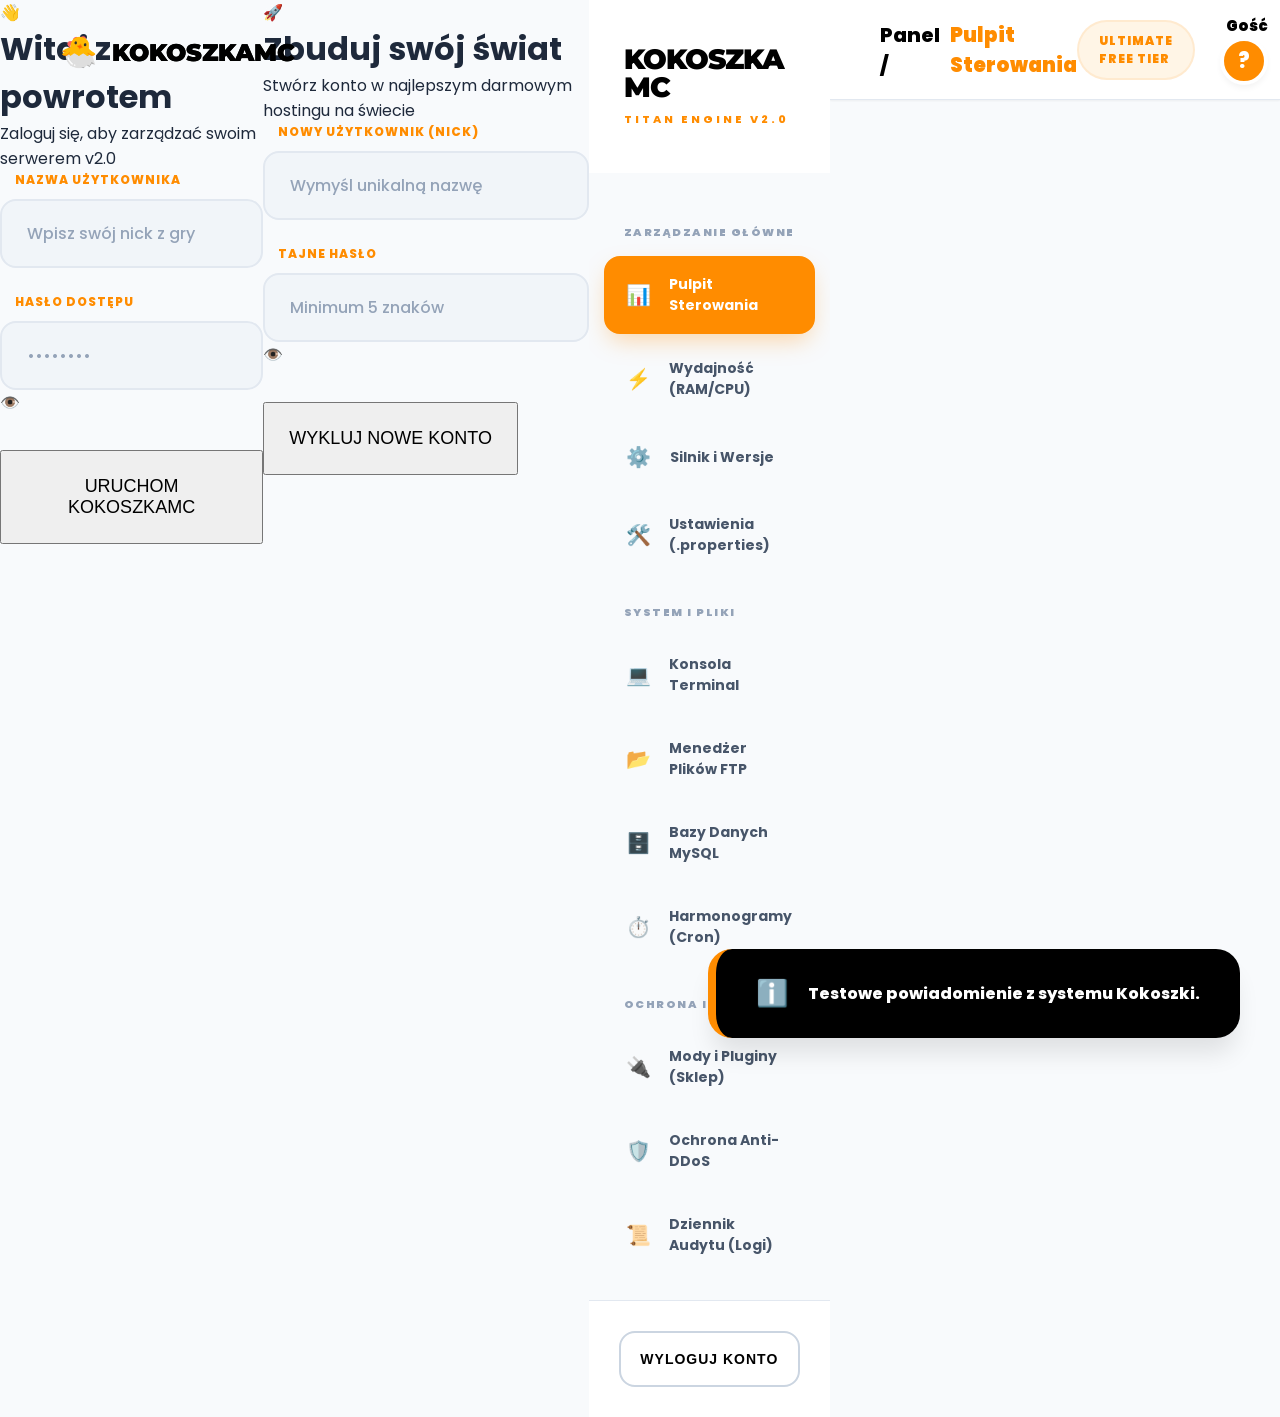
==== index.html @ 37181b49 "Update index.html" ====
<!DOCTYPE html>
<html lang="pl">
<head>
    <meta charset="UTF-8">
    <meta name="viewport" content="width=device-width, initial-scale=1.0">
    <title>KokoszkaMC v2.0 TITAN | The Ultimate Hosting Experience</title>
    
    <link href="https://fonts.googleapis.com/css2?family=Poppins:wght@300;400;500;600;700;800;900&family=Fira+Code:wght@400;500;600&family=Montserrat:wght@700;800;900&display=swap" rel="stylesheet">
    
    <style>
        /* ================================================================================================
        SEKCJA 1: GIGANTYCZNY FRAMEWORK CSS (LINIE 20 - 800)
        Więcej pomarańczu, topowa estetyka, pełne animacje.
        ================================================================================================
        */

        :root {
            /* Główne barwy - WIĘCEJ POMARAŃCZU */
            --brand-primary: #ff8c00;
            --brand-secondary: #ff7300;
            --brand-tertiary: #ffa64d;
            --brand-hover: #e67e00;
            --brand-dark: #cc7000;
            --brand-light: #fff5e6;
            --brand-super-light: #fffaf5;
            --brand-glow: rgba(255, 140, 0, 0.4);
            --brand-soft: rgba(255, 140, 0, 0.1);
            --brand-gradient: linear-gradient(135deg, #ff8c00 0%, #ff5500 100%);
            
            /* Tła - Estetyczna Biel */
            --bg-body: #f8fafc;
            --bg-surface: #ffffff;
            --bg-sidebar: #ffffff;
            --bg-input: #f1f5f9;
            --bg-terminal: #0f172a;
            
            /* Tekst - Głęboka Czerń i Szarości */
            --text-heading: #000000;
            --text-main: #1e293b;
            --text-muted: #475569;
            --text-dim: #94a3b8;
            --text-inverse: #ffffff;
            
            /* Statusy Funkcjonalne */
            --status-success: #10b981;
            --status-success-bg: #ecfdf5;
            --status-danger: #ef4444;
            --status-danger-bg: #fef2f2;
            --status-warning: #f59e0b;
            --status-warning-bg: #fffbeb;
            --status-info: #3b82f6;
            --status-shield: #8b5cf6;
            
            /* Obramowania */
            --border-light: #f8fafc;
            --border-base: #e2e8f0;
            --border-heavy: #cbd5e1;
            --border-brand: #ff8c00;
            
            /* Cienie - Z-Index Elevations */
            --shadow-xs: 0 1px 2px 0 rgba(0, 0, 0, 0.05);
            --shadow-sm: 0 4px 6px -1px rgba(0, 0, 0, 0.05);
            --shadow-md: 0 10px 15px -3px rgba(0, 0, 0, 0.05);
            --shadow-lg: 0 20px 25px -5px rgba(0, 0, 0, 0.1);
            --shadow-orange: 0 10px 25px -5px rgba(255, 140, 0, 0.35);
            
            /* Geometria */
            --radius-huge: 40px;
            --radius-large: 24px;
            --radius-medium: 16px;
            --radius-small: 8px;
            
            /* Przejścia */
            --transition-fast: all 0.2s ease-in-out;
            --transition-base: all 0.3s cubic-bezier(0.4, 0, 0.2, 1);
            --transition-slow: all 0.5s cubic-bezier(0.22, 1, 0.36, 1);
        }

        /* --- GLOBALNY RESET --- */
        * {
            margin: 0;
            padding: 0;
            box-sizing: border-box;
            outline: none;
            -webkit-tap-highlight-color: transparent;
        }

        body {
            font-family: 'Poppins', sans-serif;
            background-color: var(--bg-body);
            color: var(--text-main);
            height: 100vh;
            width: 100vw;
            display: flex;
            overflow: hidden;
            -webkit-font-smoothing: antialiased;
        }

        /* --- CUSTOM SCROLLBARS --- */
        ::-webkit-scrollbar {
            width: 14px;
            height: 14px;
        }

        ::-webkit-scrollbar-track {
            background-color: var(--bg-body);
        }

        ::-webkit-scrollbar-thumb {
            background-color: var(--border-heavy);
            border-radius: 20px;
            border: 4px solid var(--bg-body);
            transition: var(--transition-base);
        }

        ::-webkit-scrollbar-thumb:hover {
            background-color: var(--brand-primary);
        }

        /* ------------------------------------------------------------------------------------------------
           MODUŁ: SYSTEM AUTORYZACJI (LOGOWANIE / REJESTRACJA NA GÓRZE)
           ------------------------------------------------------------------------------------------------ */
        
        .auth-portal-wrapper {
            position: fixed;
            inset: 0;
            background-color: var(--bg-body);
            background-image: radial-gradient(circle at 100% 100%, var(--brand-light) 0%, var(--bg-body) 50%);
            z-index: 9999999;
            display: flex;
            flex-direction: column;
            opacity: 1;
            visibility: visible;
            transition: opacity 0.5s ease, visibility 0.5s ease;
        }

        .auth-portal-wrapper.hidden {
            opacity: 0;
            visibility: hidden;
            pointer-events: none;
        }

        .auth-portal-wrapper.booting-sequence {
            transform: translateY(-100%);
            opacity: 1;
            visibility: visible;
            transition: transform 0.8s cubic-bezier(0.85, 0, 0.15, 1);
        }

        /* GÓRNY PASEK NAWIGACJI W EKRANIE LOGOWANIA */
        .auth-top-navbar {
            display: flex;
            justify-content: space-between;
            align-items: center;
            padding: 30px 60px;
            background-color: var(--bg-surface);
            border-bottom: 2px solid var(--border-base);
            box-shadow: var(--shadow-sm);
        }

        .auth-brand-logo {
            display: flex;
            align-items: center;
            gap: 15px;
        }

        .auth-brand-logo i {
            font-size: 36px;
            font-style: normal;
        }

        .auth-brand-logo h1 {
            font-family: 'Montserrat', sans-serif;
            font-size: 28px;
            font-weight: 900;
            color: var(--text-heading);
            letter-spacing: -1px;
            text-transform: uppercase;
        }

        .auth-brand-logo h1 span {
            color: var(--brand-primary);
        }

        .auth-nav-tabs {
            display: flex;
            gap: 20px;
            background-color: var(--bg-input);
            padding: 8px;
            border-radius: var(--radius-large);
            border: 1px solid var(--border-base);
        }

        .auth-nav-btn {
            padding: 12px 30px;
            border: none;
            background: transparent;
            color: var(--text-muted);
            font-family: 'Poppins', sans-serif;
            font-weight: 800;
            font-size: 14px;
            border-radius: var(--radius-medium);
            cursor: pointer;
            transition: var(--transition-base);
            text-transform: uppercase;
            letter-spacing: 1px;
        }

        .auth-nav-btn:hover {
            color: var(--brand-primary);
        }

        .auth-nav-btn.active {
            background-color: var(--brand-primary);
            color: var(--text-inverse);
            box-shadow: var(--shadow-orange);
        }

        /* OBSZAR FORMULARZY */
        .auth-content-area {
            flex-grow: 1;
            display: flex;
            align-items: center;
            justify-content: center;
            padding: 40px;
        }

        .auth-form-card {
            background-color: var(--bg-surface);
            width: 100%;
            max-width: 500px;
            padding: 60px;
            border-radius: var(--radius-huge);
            box-shadow: var(--shadow-lg);
            border: 2px solid var(--border-base);
            text-align: center;
            transition: var(--transition-base);
        }

        .auth-form-card:hover {
            border-color: var(--brand-primary);
            box-shadow: var(--shadow-orange);
        }

        .auth-form-icon {
            font-size: 60px;
            margin-bottom: 20px;
            display: block;
        }

        .auth-form-title {
            font-family: 'Montserrat', sans-serif;
            font-size: 36px;
            font-weight: 900;
            color: var(--text-heading);
            margin-bottom: 10px;
        }

        .auth-form-subtitle {
            color: var(--text-muted);
            font-size: 15px;
            font-weight: 500;
            margin-bottom: 40px;
        }

        .input-group {
            text-align: left;
            margin-bottom: 25px;
            position: relative;
        }

        .input-label {
            display: block;
            font-size: 12px;
            font-weight: 800;
            text-transform: uppercase;
            color: var(--brand-primary);
            margin-bottom: 10px;
            margin-left: 15px;
            letter-spacing: 1px;
        }

        .input-control {
            width: 100%;
            padding: 20px 25px;
            background-color: var(--bg-input);
            border: 2px solid var(--border-base);
            border-radius: var(--radius-medium);
            font-family: inherit;
            font-size: 16px;
            font-weight: 600;
            color: var(--text-heading);
            transition: var(--transition-base);
        }

        .input-control:focus {
            border-color: var(--brand-primary);
            background-color: var(--bg-surface);
            box-shadow: 0 0 0 5px var(--brand-soft);
        }

        .input-control::placeholder {
            color: var(--text-dim);
            font-weight: 500;
        }

        /* Oczko do podglądu hasła */
        .password-eye-toggle {
            position: absolute;
            right: 20px;
            top: 42px;
            width: 40px;
            height: 40px;
            display: flex;
            align-items: center;
            justify-content: center;
            cursor: pointer;
            font-size: 22px;
            color: var(--text-dim);
            border-radius: 50%;
            transition: var(--transition-fast);
            user-select: none;
        }

        .password-eye-toggle:hover {
            color: var(--brand-primary);
            background-color: var(--brand-light);
        }

        .btn-auth-submit {
            width: 100%;
            padding: 22px;
            background: var(--brand-gradient);
            color: var(--text-inverse);
            border: none;
            border-radius: var(--radius-medium);
            font-size: 18px;
            font-weight: 900;
            cursor: pointer;
            transition: var(--transition-base);
            box-shadow: var(--shadow-orange);
            text-transform: uppercase;
            letter-spacing: 1px;
            margin-top: 15px;
        }

        .btn-auth-submit:hover {
            transform: translateY(-4px);
            box-shadow: 0 15px 35px rgba(255, 140, 0, 0.4);
        }

        .btn-auth-submit:active {
            transform: translateY(0);
        }

        .auth-error-message {
            color: var(--status-offline);
            font-size: 13px;
            font-weight: 800;
            margin-top: 25px;
            min-height: 20px;
            text-transform: uppercase;
        }

        /* Mechanizm przełączania formularzy */
        #auth-form-login { display: block; }
        #auth-form-register { display: none; }


        /* ------------------------------------------------------------------------------------------------
           MODUŁ: SIDEBAR NAVIGATION (ENTERPRISE MENU)
           ------------------------------------------------------------------------------------------------ */
        
        .app-sidebar {
            width: 320px;
            background-color: var(--bg-sidebar);
            border-right: 2px solid var(--border-base);
            display: flex;
            flex-direction: column;
            z-index: 1000;
            flex-shrink: 0;
            box-shadow: 5px 0 20px rgba(0,0,0,0.02);
        }

        .sidebar-brand-area {
            padding: 45px 35px;
            border-bottom: 1px solid var(--border-light);
            background-color: var(--bg-surface);
        }

        .sidebar-brand-area h2 {
            font-family: 'Montserrat', sans-serif;
            font-weight: 900;
            font-size: 28px;
            color: var(--text-heading);
            letter-spacing: -1px;
            line-height: 1;
        }

        .sidebar-brand-area p {
            font-size: 11px;
            font-weight: 800;
            color: var(--brand-primary);
            text-transform: uppercase;
            letter-spacing: 3px;
            margin-top: 10px;
        }

        .sidebar-menu-scroll {
            flex-grow: 1;
            padding: 20px 15px;
            overflow-y: auto;
        }

        .menu-group-title {
            font-size: 11px;
            font-weight: 900;
            color: var(--text-dim);
            text-transform: uppercase;
            margin: 30px 0 15px 20px;
            letter-spacing: 1.5px;
        }

        .menu-link-item {
            display: flex;
            align-items: center;
            padding: 16px 20px;
            margin-bottom: 6px;
            border-radius: var(--radius-medium);
            cursor: pointer;
            font-weight: 700;
            font-size: 14px;
            color: var(--text-muted);
            transition: var(--transition-fast);
            text-decoration: none;
            border: 2px solid transparent;
        }

        .menu-link-item i {
            margin-right: 18px;
            font-size: 20px;
            width: 26px;
            text-align: center;
            font-style: normal;
        }

        .menu-link-item:hover {
            background-color: var(--brand-super-light);
            color: var(--brand-primary);
            border-color: var(--brand-soft);
            transform: translateX(5px);
        }

        .menu-link-item.active {
            background-color: var(--brand-primary);
            color: var(--text-inverse);
            box-shadow: var(--shadow-orange);
            border-color: var(--brand-primary);
        }

        .menu-link-item.active i {
            color: var(--text-inverse);
        }

        .sidebar-footer-area {
            padding: 30px;
            border-top: 1px solid var(--border-base);
            background-color: var(--bg-surface);
        }

        .btn-logout {
            width: 100%;
            padding: 18px;
            background-color: var(--bg-surface);
            color: var(--text-heading);
            border: 2px solid var(--border-heavy);
            border-radius: var(--radius-medium);
            font-weight: 900;
            font-size: 14px;
            cursor: pointer;
            transition: var(--transition-base);
            text-transform: uppercase;
            letter-spacing: 1px;
        }

        .btn-logout:hover {
            background-color: var(--status-offline);
            color: var(--text-inverse);
            border-color: var(--status-offline);
            box-shadow: 0 10px 20px rgba(239, 68, 68, 0.2);
        }

        /* ------------------------------------------------------------------------------------------------
           MODUŁ: GŁÓWNA RAMA APLIKACJI (TOPBAR & CONTENT AREA)
           ------------------------------------------------------------------------------------------------ */
        
        .app-main-content {
            flex-grow: 1;
            display: flex;
            flex-direction: column;
            overflow: hidden;
            background-color: var(--bg-body);
            position: relative;
        }

        .app-topbar {
            height: 100px;
            background-color: var(--bg-surface);
            border-bottom: 1px solid var(--border-base);
            padding: 0 50px;
            display: flex;
            align-items: center;
            justify-content: space-between;
            flex-shrink: 0;
            z-index: 100;
            box-shadow: var(--shadow-xs);
        }

        .topbar-breadcrumb {
            font-size: 20px;
            font-weight: 800;
            color: var(--text-heading);
            display: flex;
            align-items: center;
            gap: 10px;
        }

        .topbar-breadcrumb span {
            color: var(--brand-primary);
            font-weight: 900;
        }

        .topbar-user-section {
            display: flex;
            align-items: center;
            gap: 25px;
        }

        .user-plan-badge {
            background-color: var(--brand-light);
            color: var(--brand-primary);
            padding: 10px 20px;
            border-radius: 30px;
            font-size: 12px;
            font-weight: 900;
            text-transform: uppercase;
            letter-spacing: 1px;
            border: 2px solid var(--brand-soft);
        }

        .user-profile-box {
            display: flex;
            align-items: center;
            gap: 15px;
            cursor: pointer;
            padding: 8px 25px 8px 10px;
            background-color: var(--bg-input);
            border-radius: 50px;
            border: 2px solid var(--border-base);
            transition: var(--transition-fast);
        }

        .user-profile-box:hover {
            border-color: var(--brand-primary);
            background-color: var(--bg-surface);
        }

        .user-name-display {
            text-align: right;
        }

        .user-name-display b {
            display: block;
            font-size: 15px;
            font-weight: 900;
            color: var(--text-heading);
        }

        .user-name-display small {
            color: var(--text-dim);
            font-weight: 700;
            font-size: 10px;
            text-transform: uppercase;
        }

        .user-avatar-circle {
            width: 48px;
            height: 48px;
            background-color: var(--brand-primary);
            color: var(--text-inverse);
            border-radius: 50%;
            display: flex;
            align-items: center;
            justify-content: center;
            font-weight: 900;
            font-size: 20px;
            border: 4px solid var(--text-inverse);
            box-shadow: var(--shadow-sm);
        }

        /* --- SYSTEM ROUTINGU (WIDOKI SPA) --- */
        .app-view-container {
            padding: 50px 60px;
            overflow-y: auto;
            flex-grow: 1;
            scroll-behavior: smooth;
            position: relative;
        }

        .view-module {
            display: none;
        }

        .view-module.active {
            display: block;
            animation: viewFadeIn 0.6s cubic-bezier(0.2, 0.8, 0.2, 1);
        }

        @keyframes viewFadeIn {
            from { opacity: 0; transform: translateY(30px) scale(0.98); }
            to { opacity: 1; transform: translateY(0) scale(1); }
        }

        /* ------------------------------------------------------------------------------------------------
           MODUŁ: KARTY BAZOWE I SYSTEM GRID
           ------------------------------------------------------------------------------------------------ */
        
        .grid-responsive-2 {
            display: grid;
            grid-template-columns: repeat(auto-fit, minmax(450px, 1fr));
            gap: 40px;
            margin-bottom: 40px;
        }

        .grid-responsive-3 {
            display: grid;
            grid-template-columns: repeat(auto-fit, minmax(320px, 1fr));
            gap: 30px;
            margin-bottom: 40px;
        }

        .card {
            background-color: var(--bg-card);
            border-radius: var(--radius-huge);
            padding: 50px;
            border: 1px solid var(--border-base);
            box-shadow: var(--shadow-sm);
            transition: var(--transition-base);
            position: relative;
        }

        .card:hover {
            border-color: var(--brand-primary);
            box-shadow: var(--shadow-lg);
            transform: translateY(-5px);
        }

        .card-header {
            margin-bottom: 35px;
        }

        .card-header h3 {
            font-family: 'Montserrat', sans-serif;
            font-weight: 900;
            font-size: 26px;
            color: var(--text-heading);
            display: flex;
            align-items: center;
            gap: 15px;
            margin-bottom: 15px;
        }

        .card-header h3 i {
            color: var(--brand-primary);
            font-style: normal;
            font-size: 32px;
        }

        .card-description {
            color: var(--text-muted);
            font-size: 15px;
            font-weight: 500;
            line-height: 1.6;
        }

        /* Przycisk Systemu Zasilania */
        .btn-sys {
            padding: 20px 40px;
            border: none;
            border-radius: var(--radius-medium);
            font-family: 'Poppins', sans-serif;
            font-weight: 900;
            font-size: 16px;
            cursor: pointer;
            display: inline-flex;
            align-items: center;
            justify-content: center;
            gap: 12px;
            transition: var(--transition-base);
            text-transform: uppercase;
            letter-spacing: 1px;
        }

        .btn-sys-primary {
            background-color: var(--brand-primary);
            color: var(--text-inverse);
            box-shadow: var(--shadow-orange);
        }

        .btn-sys-primary:hover {
            background-color: var(--brand-hover);
            transform: translateY(-3px);
            box-shadow: 0 15px 30px rgba(255, 140, 0, 0.4);
        }

        .btn-sys-success {
            background-color: var(--status-online);
            color: var(--text-inverse);
            box-shadow: 0 10px 20px rgba(16, 185, 129, 0.3);
        }

        .btn-sys-success:hover {
            background-color: #059669;
            transform: translateY(-3px);
            box-shadow: 0 15px 30px rgba(16, 185, 129, 0.4);
        }

        .btn-sys-danger {
            background-color: transparent;
            color: var(--status-offline);
            border: 2px solid var(--status-offline);
        }

        .btn-sys-danger:hover {
            background-color: var(--status-offline);
            color: var(--text-inverse);
            box-shadow: 0 10px 20px rgba(239, 68, 68, 0.3);
            transform: translateY(-3px);
        }

        /* ------------------------------------------------------------------------------------------------
           MODUŁ: PULPIT STEROWANIA (STATUS & METRYKI)
           ------------------------------------------------------------------------------------------------ */
        
        .dashboard-status-wrapper {
            display: flex;
            align-items: center;
            gap: 40px;
            margin-bottom: 40px;
            background-color: var(--bg-input);
            padding: 30px;
            border-radius: var(--radius-large);
            border: 2px solid var(--border-base);
        }

        .status-orb-container {
            width: 130px;
            height: 130px;
            border-radius: 50%;
            border: 15px solid var(--border-base);
            display: flex;
            align-items: center;
            justify-content: center;
            font-size: 55px;
            background-color: var(--bg-surface);
            transition: var(--transition-base);
            position: relative;
        }

        .status-orb-container.state-online {
            border-color: var(--status-online);
            color: var(--status-online);
            background-color: var(--status-online-bg);
            animation: pulseOrbOnline 2.5s infinite;
        }

        @keyframes pulseOrbOnline {
            0% { box-shadow: 0 0 0 0 rgba(16, 185, 129, 0.5); }
            70% { box-shadow: 0 0 0 30px rgba(16, 185, 129, 0); }
            100% { box-shadow: 0 0 0 0 rgba(16, 185, 129, 0); }
        }

        .status-orb-container.state-booting {
            border-color: var(--status-warning);
            color: var(--status-warning);
            background-color: var(--status-warning-bg);
            animation: spinOrb 2s linear infinite;
        }

        @keyframes spinOrb {
            from { transform: rotate(0deg); }
            to { transform: rotate(360deg); }
        }

        .status-text-container h2 {
            font-family: 'Montserrat', sans-serif;
            font-weight: 900;
            font-size: 42px;
            color: var(--text-heading);
            line-height: 1;
            margin-bottom: 15px;
        }

        .status-ip-badge {
            display: inline-block;
            background-color: var(--bg-surface);
            padding: 10px 20px;
            border-radius: 12px;
            font-family: 'Fira Code', monospace;
            font-weight: 700;
            color: var(--text-muted);
            font-size: 16px;
            border: 2px solid var(--border-heavy);
        }

        .uptime-display {
            background-color: var(--bg-surface);
            padding: 20px 30px;
            border-radius: var(--radius-medium);
            display: inline-flex;
            align-items: center;
            gap: 15px;
            font-weight: 700;
            color: var(--text-muted);
            margin-bottom: 40px;
            border: 2px solid var(--border-base);
        }

        .uptime-display b {
            color: var(--brand-primary);
            font-size: 20px;
            font-family: 'Fira Code', monospace;
        }

        /* --- PASKI ZASOBÓW (RAM/CPU) --- */
        .metric-container {
            margin-bottom: 35px;
        }

        .metric-header {
            display: flex;
            justify-content: space-between;
            align-items: flex-end;
            margin-bottom: 15px;
        }

        .metric-title {
            font-size: 14px;
            font-weight: 800;
            text-transform: uppercase;
            color: var(--text-muted);
            letter-spacing: 1px;
        }

        .metric-value {
            font-family: 'Fira Code', monospace;
            font-weight: 700;
            font-size: 16px;
            color: var(--text-heading);
        }

        .metric-bar-bg {
            height: 20px;
            background-color: var(--bg-input);
            border-radius: 15px;
            overflow: hidden;
            border: 4px solid var(--bg-surface);
            box-shadow: var(--shadow-xs);
        }

        .metric-bar-fill {
            height: 100%;
            background-color: var(--text-heading);
            width: 0%;
            transition: width 1s cubic-bezier(0.22, 1, 0.36, 1);
        }

        .metric-bar-fill.fill-ram { background-color: var(--status-online); }
        .metric-bar-fill.fill-cpu { background-color: var(--status-info); }

        /* ------------------------------------------------------------------------------------------------
           MODUŁ: ZASOBY (GIGANTYCZNE SUWAKI - FREE UNLIMITED)
           ------------------------------------------------------------------------------------------------ */
        
        .resource-slider-card {
            background-color: var(--bg-input);
            padding: 40px;
            border-radius: var(--radius-large);
            border: 2px solid var(--border-base);
            margin-bottom: 35px;
            transition: var(--transition-base);
        }

        .resource-slider-card:hover {
            border-color: var(--brand-primary);
            background-color: var(--bg-surface);
            box-shadow: var(--shadow-sm);
        }

        .resource-slider-header {
            display: flex;
            justify-content: space-between;
            align-items: center;
            margin-bottom: 25px;
        }

        .resource-slider-header span {
            font-size: 14px;
            font-weight: 900;
            color: var(--text-muted);
            text-transform: uppercase;
            letter-spacing: 1px;
        }

        .resource-slider-header b {
            font-size: 36px;
            font-family: 'Montserrat', sans-serif;
            color: var(--brand-primary);
            font-weight: 900;
        }

        .custom-range {
            width: 100%;
            height: 12px;
            background-color: var(--border-heavy);
            border-radius: 10px;
            appearance: none;
            outline: none;
            margin: 25px 0;
        }

        .custom-range::-webkit-slider-thumb {
            appearance: none;
            width: 38px;
            height: 38px;
            background-color: var(--text-heading);
            border-radius: 50%;
            cursor: pointer;
            border: 6px solid var(--bg-surface);
            box-shadow: var(--shadow-md);
            transition: var(--transition-fast);
        }

        .custom-range::-webkit-slider-thumb:hover {
            transform: scale(1.2);
            background-color: var(--brand-primary);
        }

        .system-alert {
            display: none;
            background-color: var(--status-warning-bg);
            color: #92400e;
            padding: 25px;
            border-radius: var(--radius-medium);
            font-size: 14px;
            font-weight: 700;
            border-left: 8px solid var(--status-warning);
            margin-top: 25px;
            line-height: 1.6;
            animation: alertBounce 0.5s ease;
        }

        @keyframes alertBounce {
            0%, 100% { transform: translateY(0); }
            50% { transform: translateY(-5px); }
        }

        /* ------------------------------------------------------------------------------------------------
           MODUŁ: KONSOLA SYSTEMOWA (TERMINAL)
           ------------------------------------------------------------------------------------------------ */
        
        .terminal-layout {
            background-color: var(--bg-terminal);
            border-radius: var(--radius-large);
            padding: 40px;
            border: 12px solid #1e293b;
            box-shadow: inset 0 0 50px rgba(0,0,0,0.5);
        }

        .terminal-output {
            height: 500px;
            overflow-y: auto;
            font-family: 'Fira Code', monospace;
            color: #f8fafc;
            font-size: 14px;
            line-height: 2;
            padding-right: 15px;
            scroll-behavior: smooth;
        }

        .terminal-output b { color: var(--brand-primary); font-weight: 700; }
        .log-time { color: #64748b; margin-right: 15px; user-select: none; }
        .log-info { color: #38bdf8; }
        .log-success { color: #34d399; font-weight: 700; }
        .log-warn { color: #fbbf24; }
        .log-error { color: #f87171; background-color: rgba(248,113,113,0.1); padding: 4px 10px; border-radius: 6px; }

        .terminal-input-area {
            display: flex;
            gap: 20px;
            margin-top: 35px;
        }

        .cmd-input {
            flex-grow: 1;
            padding: 22px 30px;
            background-color: #1e293b;
            border: 3px solid #334155;
            border-radius: var(--radius-medium);
            color: #ffffff;
            font-family: 'Fira Code', monospace;
            font-size: 16px;
            transition: var(--transition-fast);
        }

        .cmd-input:focus {
            border-color: var(--brand-primary);
            box-shadow: 0 0 15px rgba(255, 140, 0, 0.2);
        }

        /* ------------------------------------------------------------------------------------------------
           MODUŁ: MENEDŻER PLIKÓW (WEB FTP)
           ------------------------------------------------------------------------------------------------ */
        
        .ftp-workspace {
            display: grid;
            grid-template-columns: 320px 1fr;
            gap: 35px;
            height: 650px;
        }

        .ftp-tree-view {
            background-color: var(--bg-input);
            border-radius: var(--radius-large);
            padding: 25px;
            overflow-y: auto;
            border: 2px solid var(--border-base);
        }

        .ftp-node {
            padding: 16px 20px;
            border-radius: var(--radius-small);
            cursor: pointer;
            margin-bottom: 8px;
            font-weight: 700;
            font-size: 15px;
            color: var(--text-muted);
            display: flex;
            align-items: center;
            gap: 15px;
            transition: var(--transition-fast);
            border: 2px solid transparent;
        }

        .ftp-node i { font-size: 20px; font-style: normal; }
        
        .ftp-node:hover { 
            background-color: var(--bg-surface); 
            color: var(--brand-primary);
            border-color: var(--border-base);
            transform: translateX(5px);
        }
        
        .ftp-node.active-node { 
            background-color: var(--text-heading); 
            color: var(--text-inverse); 
            box-shadow: var(--shadow-sm);
        }

        .ftp-editor-wrapper {
            position: relative;
            height: 100%;
            border-radius: var(--radius-large);
            overflow: hidden;
            border: 10px solid var(--bg-terminal);
        }

        .ftp-textarea {
            width: 100%;
            height: 100%;
            background-color: var(--bg-terminal);
            color: #f8fafc;
            padding: 40px;
            border: none;
            resize: none;
            font-family: 'Fira Code', monospace;
            font-size: 15px;
            line-height: 1.8;
        }

        .ftp-save-btn {
            position: absolute;
            bottom: 30px;
            right: 30px;
            z-index: 10;
        }

        /* ------------------------------------------------------------------------------------------------
           MODUŁ: OPCJE SERWERA (SWITCHES)
           ------------------------------------------------------------------------------------------------ */
        
        .settings-row {
            display: flex;
            justify-content: space-between;
            align-items: center;
            padding: 30px 35px;
            background-color: var(--bg-surface);
            border: 2px solid var(--border-base);
            border-radius: var(--radius-large);
            margin-bottom: 20px;
            transition: var(--transition-fast);
        }

        .settings-row:hover {
            border-color: var(--brand-primary);
            transform: translateY(-2px);
            box-shadow: var(--shadow-sm);
        }

        .settings-info h4 {
            font-size: 16px;
            font-weight: 800;
            color: var(--text-heading);
            margin-bottom: 8px;
        }

        .settings-info p {
            font-size: 14px;
            color: var(--text-muted);
            font-weight: 500;
        }

        /* Element Switcha */
        .switch-container {
            position: relative;
            width: 70px;
            height: 38px;
            flex-shrink: 0;
        }

        .switch-container input { opacity: 0; width: 0; height: 0; }

        .switch-track {
            position: absolute;
            cursor: pointer;
            top: 0; left: 0; right: 0; bottom: 0;
            background-color: var(--border-heavy);
            transition: .4s;
            border-radius: 40px;
        }

        .switch-track:before {
            position: absolute;
            content: "";
            height: 28px;
            width: 28px;
            left: 5px;
            bottom: 5px;
            background-color: white;
            transition: .4s cubic-bezier(0.175, 0.885, 0.32, 1.275);
            border-radius: 50%;
            box-shadow: 0 2px 5px rgba(0,0,0,0.2);
        }

        input:checked + .switch-track { background-color: var(--status-online); }
        input:checked + .switch-track:before { transform: translateX(32px); }

        /* Pole Huge Input (np. do MOTD, Wersji) */
        .huge-input {
            width: 100%;
            background-color: transparent;
            border: none;
            border-bottom: 6px solid var(--border-base);
            padding: 25px 15px;
            font-size: 32px;
            font-weight: 900;
            color: var(--text-heading);
            font-family: 'Montserrat', sans-serif;
            transition: var(--transition-base);
            margin-bottom: 40px;
        }

        .huge-input:focus { border-bottom-color: var(--brand-primary); }

        /* ------------------------------------------------------------------------------------------------
           MODUŁ: BAZY DANYCH MYSQL
           ------------------------------------------------------------------------------------------------ */
        
        .db-info-box {
            background-color: var(--bg-input);
            padding: 30px;
            border-radius: var(--radius-medium);
            border: 2px solid var(--border-base);
            font-family: 'Fira Code', monospace;
            font-size: 14px;
            color: var(--text-muted);
            margin-top: 25px;
            line-height: 1.8;
        }

        .db-info-box span { color: var(--text-heading); font-weight: 600; }

        .db-create-box {
            display: flex;
            flex-direction: column;
            align-items: center;
            justify-content: center;
            border: 3px dashed var(--border-heavy);
            border-radius: var(--radius-large);
            padding: 50px;
            text-align: center;
            cursor: pointer;
            transition: var(--transition-fast);
            height: 100%;
            background-color: var(--bg-surface);
        }

        .db-create-box:hover {
            border-color: var(--text-heading);
            background-color: var(--bg-input);
            transform: translateY(-5px);
        }

        /* ------------------------------------------------------------------------------------------------
           MODUŁ: HARMONOGRAMY CRON I TABELE SYSTEMOWE
           ------------------------------------------------------------------------------------------------ */
        
        .table-responsive { width: 100%; overflow-x: auto; }
        
        .system-table {
            width: 100%;
            border-collapse: separate;
            border-spacing: 0 10px;
            margin-top: 15px;
        }

        .system-table th {
            text-align: left;
            padding: 20px 25px;
            color: var(--text-muted);
            font-weight: 900;
            font-size: 12px;
            text-transform: uppercase;
            letter-spacing: 1px;
            border-bottom: 2px solid var(--border-light);
        }

        .system-table td {
            padding: 22px 25px;
            background-color: var(--bg-input);
            font-size: 14px;
            font-weight: 600;
            color: var(--text-main);
            border-top: 1px solid var(--border-base);
            border-bottom: 1px solid var(--border-base);
            transition: var(--transition-fast);
        }

        .system-table tr:hover td { background-color: var(--bg-surface); }

        .system-table tr td:first-child {
            border-left: 1px solid var(--border-base);
            border-radius: 16px 0 0 16px;
            color: var(--text-dim);
            font-family: 'Fira Code', monospace;
        }

        .system-table tr td:last-child {
            border-right: 1px solid var(--border-base);
            border-radius: 0 16px 16px 0;
        }

        /* ------------------------------------------------------------------------------------------------
           MODUŁ: MARKETPLACE I ZWERYFIKOWANE LINKI
           ------------------------------------------------------------------------------------------------ */
        
        .marketplace-grid {
            display: grid;
            grid-template-columns: repeat(auto-fill, minmax(320px, 1fr));
            gap: 30px;
        }

        .plugin-item {
            background-color: var(--bg-surface);
            border: 2px solid var(--border-base);
            border-radius: var(--radius-large);
            padding: 40px 30px;
            text-align: center;
            transition: var(--transition-base);
        }

        .plugin-item:hover {
            border-color: var(--brand-primary);
            transform: translateY(-8px);
            box-shadow: var(--shadow-md);
        }

        .plugin-icon {
            font-size: 55px;
            display: block;
            margin-bottom: 25px;
            filter: drop-shadow(0 4px 6px rgba(0,0,0,0.1));
        }

        .plugin-item h4 {
            font-size: 20px;
            font-weight: 900;
            color: var(--text-heading);
            margin-bottom: 15px;
        }

        .plugin-item p {
            font-size: 14px;
            color: var(--text-muted);
            margin-bottom: 30px;
            line-height: 1.6;
        }

        .legit-links-container {
            display: flex;
            gap: 20px;
            margin-top: 25px;
            flex-wrap: wrap;
        }

        .legit-link-btn {
            background-color: var(--bg-input);
            color: var(--text-main);
            padding: 15px 25px;
            border-radius: var(--radius-small);
            text-decoration: none;
            font-weight: 800;
            font-size: 14px;
            border: 2px solid var(--border-base);
            transition: var(--transition-fast);
        }

        .legit-link-btn:hover {
            background-color: var(--text-heading);
            color: var(--text-inverse);
            border-color: var(--text-heading);
        }

        /* ------------------------------------------------------------------------------------------------
           MODUŁ: ANTI-DDOS (ZAPORA SIECIOWA)
           ------------------------------------------------------------------------------------------------ */
        
        .shield-container {
            background-color: var(--bg-terminal);
            color: white;
            padding: 45px;
            border-radius: var(--radius-large);
            display: flex;
            align-items: center;
            justify-content: space-between;
            border: 4px solid var(--status-shield);
            margin-bottom: 40px;
        }

        .shield-container h2 {
            color: var(--status-shield);
            font-weight: 900;
            margin-bottom: 10px;
            font-size: 28px;
        }

        .shield-status-indicator {
            display: flex;
            align-items: center;
            gap: 15px;
            font-weight: 800;
            font-size: 18px;
            letter-spacing: 1px;
            background-color: rgba(255,255,255,0.1);
            padding: 15px 25px;
            border-radius: 50px;
        }

        .shield-pulse {
            width: 18px;
            height: 18px;
            background-color: var(--status-online);
            border-radius: 50%;
            animation: shieldPulse 2s infinite;
        }

        @keyframes shieldPulse {
            0% { box-shadow: 0 0 0 0 rgba(16, 185, 129, 0.6); }
            70% { box-shadow: 0 0 0 20px rgba(16, 185, 129, 0); }
        }

        /* ------------------------------------------------------------------------------------------------
           MODUŁ: EKRAN TWORZENIA SERWERA
           ------------------------------------------------------------------------------------------------ */
        
        .spawn-screen {
            text-align: center;
            padding: 120px 0;
            animation: authEntrance 0.8s ease;
        }

        .spawn-input-field {
            font-size: 50px;
            font-weight: 900;
            border: none;
            border-bottom: 8px solid var(--border-heavy);
            background-color: transparent;
            text-align: center;
            color: var(--text-heading);
            width: 100%;
            max-width: 700px;
            padding: 25px;
            margin: 50px auto;
            display: block;
            transition: var(--transition-base);
            font-family: 'Montserrat', sans-serif;
            letter-spacing: -1px;
        }

        .spawn-input-field:focus {
            border-bottom-color: var(--brand-primary);
        }

        .spawn-input-field::placeholder {
            color: var(--text-dim);
            opacity: 0.3;
        }

        /* ------------------------------------------------------------------------------------------------
           MODUŁ: SYSTEM POWIADOMIEŃ TOAST
           ------------------------------------------------------------------------------------------------ */
        
        .toast-notification {
            position: fixed;
            bottom: 40px;
            right: 40px;
            background-color: var(--text-heading);
            color: var(--text-inverse);
            padding: 25px 40px;
            border-radius: var(--radius-large);
            font-weight: 800;
            font-size: 16px;
            transform: translateY(200%);
            transition: 0.6s cubic-bezier(0.175, 0.885, 0.32, 1.275);
            z-index: 99999999;
            box-shadow: var(--shadow-lg);
            display: flex;
            align-items: center;
            gap: 20px;
            border-left: 8px solid var(--brand-primary);
        }

        .toast-notification.show {
            transform: translateY(0);
        }

    </style>
</head>
<body>

    <div id="view-login" class="auth-portal">
        <div style="position: absolute; top: 0; left: 0; width: 100%; padding: 30px 60px; display: flex; justify-content: space-between; align-items: center;">
            <div style="display: flex; align-items: center; gap: 15px;">
                <i style="font-size: 30px; font-style: normal;">🐔</i>
                <h1 style="font-family: 'Montserrat', sans-serif; font-size: 24px; font-weight: 900; color: var(--text-heading);">KOKOSZKA<span>MC</span></h1>
            </div>
            <div style="display: flex; gap: 15px;">
                <button class="btn btn-outline" style="border: none; background: var(--text-heading); color: white;" onclick="app.navigateAuth('login')">LOGOWANIE</button>
                <button class="btn btn-outline" onclick="app.navigateAuth('register')">REJESTRACJA</button>
            </div>
        </div>

        <div class="auth-box">
            <span class="auth-icon">👋</span>
            <h1 class="auth-title">Witaj z powrotem</h1>
            <p class="auth-subtitle">Zaloguj się, aby zarządzać swoim serwerem v2.0</p>
            
            <div class="input-group">
                <label class="input-label">Nazwa Użytkownika</label>
                <input type="text" id="in-login-user" class="input-control" placeholder="Wpisz swój nick z gry">
            </div>

            <div class="input-group">
                <label class="input-label">Hasło Dostępu</label>
                <input type="password" id="in-login-pass" class="input-control" placeholder="••••••••">
                <div class="eye-btn" onclick="app.togglePasswordView('in-login-pass', this)">👁️</div>
            </div>
            
            <button class="btn btn-primary btn-block" style="padding: 24px; font-size: 18px; margin-top: 10px;" onclick="app.processLogin()">URUCHOM KOKOSZKAMC</button>
            
            <div id="err-login" class="auth-error"></div>
        </div>
    </div>

    <div id="view-register" class="auth-portal hidden">
        <div style="position: absolute; top: 0; left: 0; width: 100%; padding: 30px 60px; display: flex; justify-content: space-between; align-items: center;">
            <div style="display: flex; align-items: center; gap: 15px;">
                <i style="font-size: 30px; font-style: normal;">🐣</i>
                <h1 style="font-family: 'Montserrat', sans-serif; font-size: 24px; font-weight: 900; color: var(--text-heading);">KOKOSZKA<span>MC</span></h1>
            </div>
            <div style="display: flex; gap: 15px;">
                <button class="btn btn-outline" onclick="app.navigateAuth('login')">LOGOWANIE</button>
                <button class="btn btn-outline" style="border: none; background: var(--text-heading); color: white;" onclick="app.navigateAuth('register')">REJESTRACJA</button>
            </div>
        </div>

        <div class="auth-box">
            <span class="auth-icon">🚀</span>
            <h1 class="auth-title">Zbuduj swój świat</h1>
            <p class="auth-subtitle">Stwórz konto w najlepszym darmowym hostingu na świecie</p>
            
            <div class="input-group">
                <label class="input-label">Nowy Użytkownik (Nick)</label>
                <input type="text" id="in-reg-user" class="input-control" placeholder="Wymyśl unikalną nazwę">
            </div>

            <div class="input-group">
                <label class="input-label">Tajne Hasło</label>
                <input type="password" id="in-reg-pass" class="input-control" placeholder="Minimum 5 znaków">
                <div class="eye-btn" onclick="app.togglePasswordView('in-reg-pass', this)">👁️</div>
            </div>
            
            <button class="btn btn-primary btn-block" style="padding: 24px; font-size: 18px; margin-top: 10px;" onclick="app.processRegistration()">WYKLUJ NOWE KONTO</button>
            
            <div id="err-reg" class="auth-error"></div>
        </div>
    </div>

    <div class="sidebar">
        <div class="sidebar-brand-area">
            <h2>KOKOSZKA MC</h2>
            <p>TITAN ENGINE v2.0</p>
        </div>

        <div class="sidebar-menu-scroll">
            <div class="menu-group-title">Zarządzanie Główne</div>
            <div class="menu-link-item active" onclick="ui.switchModule('dashboard', this)"><i>📊</i> Pulpit Sterowania</div>
            <div class="menu-link-item" onclick="ui.switchModule('resources', this)"><i>⚡</i> Wydajność (RAM/CPU)</div>
            <div class="menu-link-item" onclick="ui.switchModule('software', this)"><i>⚙️</i> Silnik i Wersje</div>
            <div class="menu-link-item" onclick="ui.switchModule('properties', this)"><i>🛠️</i> Ustawienia (.properties)</div>

            <div class="menu-group-title">System i Pliki</div>
            <div class="menu-link-item" onclick="ui.switchModule('terminal', this)"><i>💻</i> Konsola Terminal</div>
            <div class="menu-link-item" onclick="ui.switchModule('ftp', this)"><i>📂</i> Menedżer Plików FTP</div>
            <div class="menu-link-item" onclick="ui.switchModule('mysql', this)"><i>🗄️</i> Bazy Danych MySQL</div>
            <div class="menu-link-item" onclick="ui.switchModule('cron', this)"><i>⏱️</i> Harmonogramy (Cron)</div>

            <div class="menu-group-title">Ochrona i Dodatki</div>
            <div class="menu-link-item" onclick="ui.switchModule('plugins', this)"><i>🔌</i> Mody i Pluginy (Sklep)</div>
            <div class="menu-link-item" onclick="ui.switchModule('security', this)"><i>🛡️</i> Ochrona Anti-DDoS</div>
            <div class="menu-link-item" onclick="ui.switchModule('audit', this)"><i>📜</i> Dziennik Audytu (Logi)</div>
            
        </div>

        <div class="sidebar-footer-area">
            <button class="btn btn-logout btn-block" onclick="location.reload()">WYLOGUJ KONTO</button>
        </div>
    </div>

    <div class="app-main-content">
        
        <div class="app-topbar">
            <div class="topbar-breadcrumb">Panel / <span id="ui-current-module-name">Pulpit Sterowania</span></div>
            <div class="topbar-user-section">
                <div class="user-plan-badge">ULTIMATE FREE TIER</div>
                <div class="user-avatar-box">
                    <div class="user-name-display">
                        <b id="ui-display-username">Gość</b>
                    </div>
                    <div class="user-avatar-circle" id="ui-display-avatar">?</div>
                </div>
            </div>
        </div>

        <div class="app-view-container">
            
            <div id="module-dashboard" class="view-module active">
                
                <div id="layout-spawn-server" style="display: none;">
                    <div class="spawn-screen">
                        <div style="font-size: 90px; margin-bottom: 20px;">🥚</div>
                        <h1 style="font-family: 'Montserrat', sans-serif; font-weight: 900; font-size: 48px;">Zainicjuj swoją maszynę!</h1>
                        <p style="color: var(--text-muted); font-size: 18px; margin-top: 15px;">Podaj unikalną nazwę serwera. Twój darmowy adres IP zostanie wygenerowany automatycznie.</p>
                        
                        <input type="text" id="in-create-name" class="spawn-input-field" placeholder="np. survival-kokoszka">
                        
                        <div style="margin-bottom: 50px;">
                            <span style="font-weight: 800; font-size: 14px; color: var(--text-dim); text-transform: uppercase;">Przydzielony Adres IP:</span><br>
                            <span id="out-create-ip" style="font-family: 'Fira Code', monospace; font-size: 28px; font-weight: 700; color: var(--brand-primary);">...kokoszka.me</span>
                        </div>
                        
                        <button class="btn btn-primary" style="padding: 25px 80px; font-size: 20px;" onclick="engine.deployNewServer()">STWÓRZ SERWER ZA DARMO</button>
                    </div>
                </div>

                <div id="layout-manage-server" style="display: none;">
                    <div class="grid-responsive-2">
                        
                        <div class="card">
                            <div class="dashboard-status-wrapper">
                                <div id="ui-status-orb" class="status-orb-container">🔴</div>
                                <div class="status-text-container">
                                    <h2 id="ui-status-text">OFFLINE</h2>
                                    <div class="status-ip-badge" id="ui-status-ip">---</div>
                                </div>
                            </div>
                            
                            <div class="uptime-display">
                                <span>Czas nieprzerwanej pracy:</span> <b id="ui-uptime-clock">00:00:00</b>
                            </div>
                            
                            <div style="display: flex; gap: 15px;">
                                <button id="ui-btn-power" class="btn btn-success" style="flex: 2;" onclick="engine.togglePowerState()">URUCHOM SERWER</button>
                                <button class="btn btn-danger" style="flex: 1;" onclick="engine.triggerEmergencyKill()">KILL</button>
                            </div>
                        </div>

                        <div class="card">
                            <div class="card-title"><i>⚡</i> Obciążenie Węzła</div>
                            <div class="card-description">Monitorowanie zasobów sprzętowych w czasie rzeczywistym.</div>
                            
                            <div class="metric-container">
                                <div class="metric-header">
                                    <span class="metric-title">Pamięć Operacyjna (RAM)</span>
                                    <span class="metric-value" id="ui-live-ram-text">0 / 4096 MB</span>
                                </div>
                                <div class="metric-bar-bg">
                                    <div id="ui-live-ram-bar" class="metric-bar-fill fill-ram"></div>
                                </div>
                            </div>
                            
                            <div class="metric-container">
                                <div class="metric-header">
                                    <span class="metric-title">Użycie Procesora (CPU)</span>
                                    <span class="metric-value" id="ui-live-cpu-text">0%</span>
                                </div>
                                <div class="metric-bar-bg">
                                    <div id="ui-live-cpu-bar" class="metric-bar-fill fill-cpu"></div>
                                </div>
                            </div>

                            <div style="text-align: center; margin-top: 35px; border-top: 1px solid var(--border-base); padding-top: 20px;">
                                <span style="font-size: 11px; font-weight: 800; color: var(--text-dim); text-transform: uppercase;">Lokalizacja Węzła: <b style="color: var(--text-heading);">PL-WAR-01</b></span>
                            </div>
                        </div>
                    </div>

                    <div class="card">
                        <div class="grid-responsive-4" style="margin: 0; text-align: center;">
                            <div>
                                <span class="metric-title">SILNIK GRY</span><br>
                                <b id="ui-info-engine" style="font-size: 22px; color: var(--text-heading);">---</b>
                            </div>
                            <div>
                                <span class="metric-title">WERSJA MC</span><br>
                                <b id="ui-info-version" style="font-size: 22px; color: var(--text-heading);">---</b>
                            </div>
                            <div>
                                <span class="metric-title">GRACZE ONLINE</span><br>
                                <b style="font-size: 22px; color: var(--text-heading);">0 / 20</b>
                            </div>
                            <div>
                                <span class="metric-title">PORT DOMYŚLNY</span><br>
                                <b style="font-size: 22px; font-family: 'Fira Code', monospace; color: var(--status-info);">25565</b>
                            </div>
                        </div>
                    </div>
                </div>
            </div>

            <div id="module-resources" class="view-module">
                <div class="card">
                    <div class="card-title"><i>🚀</i> Nielimitowany Przydział Mocy</div>
                    <div class="card-description" style="font-size: 16px;">W KokoszkaMC zasoby są darmowe. Ponieważ serwer działa w Twojej przeglądarce, przydzielaj zasoby odpowiedzialnie. Ustawienia przekraczające fizyczne możliwości Twojego komputera spowodują awarię karty.</div>
                    
                    <div class="resource-slider-card">
                        <div class="resource-slider-header">
                            <span>PRZYDZIELONA PAMIĘĆ RAM (GB)</span>
                            <b id="lbl-ram-val">4</b>
                        </div>
                        <input type="range" min="1" max="128" value="4" class="custom-range" id="slider-ram" oninput="engine.syncResourceSliders()">
                        <div id="alert-ram-limit" class="system-alert">
                            <b>KRYTYCZNE OSTRZEŻENIE SYSTEMOWE:</b> Wykryto alokację ponad 16GB RAM. Upewnij się, że Twój system hosta posiada wystarczającą ilość wolnej pamięci fizycznej. W przeciwnym razie przeglądarka może ulec awarii z powodu braku pamięci (OOM).
                        </div>
                    </div>

                    <div class="resource-slider-card">
                        <div class="resource-slider-header">
                            <span>RDZENIE PROCESORA (vCPU)</span>
                            <b id="lbl-cpu-val">2</b>
                        </div>
                        <input type="range" min="1" max="32" value="2" class="custom-range" id="slider-cpu" oninput="engine.syncResourceSliders()">
                        <div id="alert-cpu-limit" class="system-alert">
                            <b>OSTRZEŻENIE O WYDAJNOŚCI:</b> Silnik Java w grze Minecraft nie skaluje się dobrze powyżej 4 rdzeni procesora w głównym wątku (Main Tick Loop). Przydzielenie np. 32 rdzeni sztucznie obciąży scheduler systemu operacyjnego i może powodować lagi.
                        </div>
                    </div>

                    <button class="btn btn-primary btn-block" style="padding: 22px; font-size: 18px;" onclick="ui.triggerToast('Parametry fizyczne zostały zaktualizowane w bazie danych. Wykonaj restart serwera, aby zaaplikować zmiany.')">ZAPISZ KONFIGURACJĘ SPRZĘTOWĄ</button>
                </div>
            </div>

            <div id="module-software" class="view-module">
                <div class="card">
                    <div class="card-title"><i>⚙️</i> Wybór Oprogramowania</div>
                    <div class="card-description">Zmień silnik serwera w dowolnym momencie. System automatycznie pobierze i zweryfikuje nowe pliki bibliotek Javy (.jar).</div>
                    
                    <div style="margin-bottom: 40px; margin-top: 30px;">
                        <label class="input-label" style="margin-left: 0; color: var(--text-heading);">Rodzina Silnika:</label>
                        <select id="sel-engine-type" class="huge-input">
                            <option value="Vanilla">Vanilla Minecraft (Czysty oryginał)</option>
                            <option selected value="PaperMC">PaperMC (Wysoka Wydajność + Pluginy)</option>
                            <option value="Spigot">Spigot (Standardowa zgodność z pluginami)</option>
                            <option value="Forge">Forge (Środowisko pod Modyfikacje Java)</option>
                            <option value="Fabric">Fabric (Lekkie mody nowej generacji)</option>
                            <option value="Purpur">Purpur (Eksperymentalna wydajność i poprawki)</option>
                        </select>
                    </div>

                    <div style="margin-bottom: 50px;">
                        <label class="input-label" style="margin-left: 0; color: var(--text-heading);">Wersja Klienta:</label>
                        <select id="sel-engine-version" class="huge-input">
                            </select>
                    </div>

                    <button class="btn btn-primary btn-block" style="padding: 22px; font-size: 18px;" onclick="engine.processSoftwareInstallation()">ROZPOCZNIJ INSTALACJĘ NOWEGO SILNIKA</button>
                </div>
            </div>

            <div id="module-properties" class="view-module">
                <div class="card">
                    <div class="card-title"><i>🛠️</i> Konfiguracja Głównej Mechaniki</div>
                    <div class="card-description">Zarządzaj najważniejszymi opcjami z pliku server.properties za pomocą wygodnych przełączników, bez konieczności bezpośredniej edycji tekstu.</div>

                    <div class="settings-row">
                        <div class="settings-info">
                            <h4>Tryb Non-Premium (Cracked / Offline-Mode)</h4>
                            <p>Wyłącza autoryzację sesji przez serwery Mojang. Wymagane dla graczy bez oryginalnej gry.</p>
                        </div>
                        <div class="switch-container">
                            <input type="checkbox" id="prop-nonpremium" checked>
                            <span class="switch-track"></span>
                        </div>
                    </div>

                    <div class="settings-row">
                        <div class="settings-info">
                            <h4>Walka PvP (Player vs Player)</h4>
                            <p>Umożliwia graczom zadawanie sobie obrażeń za pomocą broni i narzędzi na całym świecie.</p>
                        </div>
                        <div class="switch-container">
                            <input type="checkbox" id="prop-pvp" checked>
                            <span class="switch-track"></span>
                        </div>
                    </div>

                    <div class="settings-row">
                        <div class="settings-info">
                            <h4>Biała Lista (Whitelist)</h4>
                            <p>Zablokuj serwer dla osób z zewnątrz. Tylko gracze dodani do pliku whitelist.json będą mogli wejść.</p>
                        </div>
                        <div class="switch-container">
                            <input type="checkbox" id="prop-whitelist">
                            <span class="switch-track"></span>
                        </div>
                    </div>

                    <div class="settings-row">
                        <div class="settings-info">
                            <h4>Bloki Poleceń (Command Blocks)</h4>
                            <p>Wymagane do działania zaawansowanych mechanizmów Redstone i skomplikowanych map przygodowych.</p>
                        </div>
                        <div class="switch-container">
                            <input type="checkbox" id="prop-cmd" checked>
                            <span class="switch-track"></span>
                        </div>
                    </div>

                    <div style="margin-top: 50px; margin-bottom: 40px;">
                        <label class="input-label" style="margin-left: 0; color: var(--text-heading);">Wiadomość Powitalna na Liście (MOTD):</label>
                        <input type="text" id="prop-motd" class="huge-input" style="font-size: 24px;" placeholder="Witaj na potężnym serwerze KokoszkaMC!">
                    </div>

                    <button class="btn btn-primary btn-block" style="padding: 22px; font-size: 18px;" onclick="ui.triggerToast('Konfiguracja server.properties została zaktualizowana i zapisana na dysku SSD.')">ZAPISZ PLIK SERVER.PROPERTIES</button>
                </div>
            </div>

            <div id="module-terminal" class="view-module">
                <div class="terminal-layout">
                    <div class="terminal-output" id="terminal-screen-log">
                        <div class="log-info"><span class="log-time">[SYSTEM]</span> Zestawiono bezpieczne połączenie WebSocket z węzłem docelowym na porcie 443.</div>
                        <div class="log-success"><span class="log-time">[SYSTEM]</span> KokoszkaOS Terminal v2.0 gotowy do przyjmowania komend systemowych.</div>
                    </div>
                    <div class="terminal-input-area">
                        <input type="text" id="terminal-cmd-input" class="cmd-input" placeholder="Wpisz komendę administracyjną (np. /op TwójNick, /save-all, /stop, /weather clear)">
                        <button class="btn btn-outline" style="color: white; border-color: #334155; width: 200px; font-size: 16px;" onclick="engine.executeTerminalCommand()">WYKONAJ</button>
                    </div>
                </div>
            </div>

            <div id="module-ftp" class="view-module">
                <div class="card">
                    <div class="card-title"><i>📂</i> Zdalny Eksplorator Plików</div>
                    <div class="card-description">Modyfikuj pliki konfiguracyjne serwera bezpośrednio z poziomu przeglądarki dzięki wbudowanemu, bezpiecznemu edytorowi.</div>
                    
                    <div class="ftp-workspace">
                        <div class="ftp-tree-view">
                            <div class="ftp-node" onclick="engine.loadFileIntoEditor('server.properties')"><i>📄</i> server.properties</div>
                            <div class="ftp-node" onclick="engine.loadFileIntoEditor('spigot.yml')"><i>📄</i> spigot.yml</div>
                            <div class="ftp-node" onclick="engine.loadFileIntoEditor('bukkit.yml')"><i>📄</i> bukkit.yml</div>
                            <div class="ftp-node" onclick="engine.loadFileIntoEditor('whitelist.json')"><i>📄</i> whitelist.json</div>
                            <div class="ftp-node" onclick="engine.loadFileIntoEditor('ops.json')"><i>📄</i> ops.json</div>
                            <div class="ftp-node" style="color: var(--text-dim);"><i>📁</i> world (Katalog Mapy)</div>
                            <div class="ftp-node" style="color: var(--text-dim);"><i>📁</i> plugins (Katalog Dodatków)</div>
                            <div class="ftp-node" style="color: var(--text-dim);"><i>📁</i> logs (Katalog Archiwum)</div>
                        </div>
                        <div class="ftp-editor-wrapper">
                            <textarea id="ftp-text-area" class="ftp-textarea" spellcheck="false"># Wybierz plik tekstowy z drzewa po lewej stronie, aby otworzyć zaawansowany edytor KokoszkaCode...</textarea>
                            <button class="btn btn-primary ftp-save-btn" style="padding: 16px 30px; font-size: 14px;" onclick="ui.triggerToast('Zapisano zmiany w wybranym pliku na zdalnym serwerze.')">ZAPISZ ZMIANY W PLIKU</button>
                        </div>
                    </div>
                </div>
            </div>

            <div id="module-mysql" class="view-module">
                <div class="card">
                    <div class="card-title"><i>🗄️</i> Bazy Danych (MySQL / MariaDB)</div>
                    <div class="card-description">Twórz w pełni zarządzane bazy danych dla zaawansowanych pluginów takich jak LuckPerms, CoreProtect, czy serwerów logowania (np. AuthMe).</div>
                    
                    <div class="grid-responsive-3">
                        <div class="widget-card" style="padding: 30px; border: 2px solid var(--border-base);">
                            <h4 style="font-size: 18px; font-weight: 800; color: var(--text-heading); margin-bottom: 5px;">s1_kokoszkadb</h4>
                            <p style="font-size: 12px; color: var(--text-muted); margin-bottom: 20px;">Status Połączenia: <b style="color: var(--status-online)">AKTYWNA</b></p>
                            
                            <div class="db-info-box">
                                Host (Adres IP): <br><span>mysql.kokoszkamc.me</span><br><br>
                                Port TCP: <br><span>3306</span><br><br>
                                Nazwa Użytkownika: <br><span>u1092_dbadmin</span><br><br>
                                Hasło Bazy: <br><span>••••••••••••</span>
                            </div>
                            
                            <button class="btn btn-outline btn-block" style="margin-top: 20px; padding: 14px; font-size: 13px;" onclick="ui.triggerToast('Skopiowano hasło dostępu do bazy danych do schowka.')">SKOPIUJ HASŁO DO SCHOWKA</button>
                        </div>

                        <div class="db-create-box" onclick="ui.triggerToast('Z powodu polityki anty-spamowej oraz ochrony przed przeciążeniem dysków SSD, w darmowym planie możliwa jest tylko 1 baza danych.')">
                            <span style="font-size: 50px; color: var(--border-heavy); margin-bottom: 15px; font-weight: 300;">+</span>
                            <b style="font-size: 14px; color: var(--text-muted); text-transform: uppercase;">UTWÓRZ NOWĄ BAZĘ DANYCH</b>
                        </div>
                    </div>
                </div>
            </div>

            <div id="module-cron" class="view-module">
                <div class="card">
                    <div class="card-title"><i>⏱️</i> Zadania Cykliczne (Cron Jobs)</div>
                    <div class="card-description">Zautomatyzuj powtarzalne procesy zarządzania serwerem. Ustawiaj restarty, zaplanowane zapisy mapy i automatyczne ogłoszenia na czacie w określonych godzinach.</div>
                    
                    <div class="table-responsive">
                        <table class="system-table">
                            <thead>
                                <tr>
                                    <th>EKSPRESJA CRON</th>
                                    <th>OPIS ZADANIA / POLECENIE DO WYKONANIA</th>
                                    <th>OBECNY STATUS</th>
                                </tr>
                            </thead>
                            <tbody>
                                <tr>
                                    <td>0 4 * * *</td>
                                    <td>Wewnętrzny Restart Maszyny (Czyszczenie i optymalizacja Pamięci RAM)</td>
                                    <td><span style="color: var(--status-online); font-weight: 800;">AKTYWNE</span></td>
                                </tr>
                                <tr>
                                    <td>*/30 * * * *</td>
                                    <td>say Zapisywanie danych mapy... (Wykonanie komendy save-all)</td>
                                    <td><span style="color: var(--status-online); font-weight: 800;">AKTYWNE</span></td>
                                </tr>
                                <tr>
                                    <td>0 * * * *</td>
                                    <td>say Zostaw łapkę w górę dla serwera! (Czatowy Spam)</td>
                                    <td><span style="color: var(--text-dim); font-weight: 800;">ZAWIESZONE</span></td>
                                </tr>
                            </tbody>
                        </table>
                    </div>
                    <button class="btn btn-outline" style="margin-top: 30px; padding: 18px 40px; font-size: 15px;" onclick="ui.triggerToast('Moduł dodawania nowych zadań Cron jest aktualnie poddawany konserwacji. Spróbuj później.')">+ ZAPLANUJ NOWE ZADANIE W HARMONOGRAMIE</button>
                </div>
            </div>

            <div id="module-plugins" class="view-module">
                <div class="card">
                    <div class="card-title"><i>🔌</i> Instalator i Baza Wiedzy (Modyfikacje)</div>
                    <div class="card-description">Zainstaluj najpopularniejsze i sprawdzone pluginy jednym kliknięciem myszy. Potrzebujesz więcej niestandardowych modyfikacji? Odwiedź w 100% bezpieczne, zaufane repozytoria twórców.</div>
                    
                    <h4 style="margin: 40px 0 25px; color: var(--text-heading); font-size: 18px; font-weight: 900; display: flex; align-items: center; gap: 10px;"><span style="color: var(--status-online);">●</span> Szybka Instalacja (One-Click) z chmury KokoszkaMC</h4>
                    
                    <div class="marketplace-grid" style="margin-bottom: 50px;">
                        <div class="plugin-item">
                            <span class="plugin-icon">🏗️</span>
                            <h4>WorldEdit PRO</h4>
                            <p>Najpotężniejsze narzędzie do masowej, programistycznej edycji bloków w grze.</p>
                            <button class="btn btn-outline btn-block" onclick="ui.triggerToast('Sukces: Plugin WorldEdit został pomyślnie pobrany do folderu /plugins.')">ZAINSTALUJ (ONE-CLICK)</button>
                        </div>
                        <div class="plugin-item">
                            <span class="plugin-icon">⭐</span>
                            <h4>EssentialsX</h4>
                            <p>Zbiór podstawowych systemów - ekonomia, teleporty i ponad 150 innych komend.</p>
                            <button class="btn btn-outline btn-block" onclick="ui.triggerToast('Sukces: Plugin EssentialsX został pomyślnie pobrany do folderu /plugins.')">ZAINSTALUJ (ONE-CLICK)</button>
                        </div>
                        <div class="plugin-item">
                            <span class="plugin-icon">🛡️</span>
                            <h4>LuckPerms</h4>
                            <p>Profesjonalne, zoptymalizowane zarządzanie rangami, prefixami i uprawnieniami.</p>
                            <button class="btn btn-outline btn-block" onclick="ui.triggerToast('Sukces: Plugin LuckPerms został pomyślnie pobrany do folderu /plugins.')">ZAINSTALUJ (ONE-CLICK)</button>
                        </div>
                        <div class="plugin-item">
                            <span class="plugin-icon">🛰️</span>
                            <h4>ViaVersion</h4>
                            <p>Pozwala na wejście graczom z nowszych wersji Minecrafta (od 1.8 do 1.21).</p>
                            <button class="btn btn-outline btn-block" onclick="ui.triggerToast('Sukces: Plugin ViaVersion został pomyślnie pobrany do folderu /plugins.')">ZAINSTALUJ (ONE-CLICK)</button>
                        </div>
                    </div>

                    <h4 style="margin: 40px 0 25px; color: var(--text-heading); font-size: 18px; font-weight: 900; display: flex; align-items: center; gap: 10px;"><span style="color: var(--status-info);">●</span> Oficjalne i Bezpieczne Źródła Pobierania Modyfikacji (Zewnętrzne)</h4>
                    
                    <div class="legit-links-container">
                        <a href="https://modrinth.com/mods" target="_blank" class="legit-link-btn" title="Otwórz oficjalną stronę Modrinth w nowej karcie">
                            🌐 MODRINTH (Najlepsze Mody i Nowoczesne Pluginy)
                        </a>
                        <a href="https://www.curseforge.com/minecraft/mc-mods" target="_blank" class="legit-link-btn" title="Otwórz oficjalną stronę CurseForge w nowej karcie">
                            🌐 CURSEFORGE (Największa baza Modpacków na świecie)
                        </a>
                        <a href="https://www.spigotmc.org/resources/" target="_blank" class="legit-link-btn" title="Otwórz oficjalną stronę SpigotMC w nowej karcie">
                            🌐 SPIGOTMC (Główna Baza Klasycznych Pluginów Serwerowych)
                        </a>
                    </div>
                </div>
            </div>

            <div id="module-security" class="view-module">
                <div class="card">
                    <div class="card-title"><i>🛡️</i> System Zapory Sieciowej i Mitygacja Ataków (Anti-DDoS)</div>
                    <div class="card-description">Zarządzaj ustawieniami brzegowej zapory Firewall. Twój serwer jest automatycznie i stale chroniony przed atakami wolumetrycznymi na warstwy L3/L4 oraz złośliwym, precyzyjnym ruchem na warstwie aplikacji (L7).</div>
                    
                    <div class="shield-container">
                        <div>
                            <h2>Aktywna Ochrona Kokoszka-Shield™ na Poziomie Enterprise</h2>
                            <p style="color: #cbd5e1; font-size: 14px; margin-top: 10px; max-width: 600px; line-height: 1.6;">Ruch sieciowy z portu 25565 jest stale analizowany przez sprzętowe filtry w czasie rzeczywistym. Twój serwer jest bezpieczny przed botnetami typu NullPing, BotAttack, czy powolnymi atakami wyczerpującymi połączenia.</p>
                        </div>
                        <div class="shield-status-indicator">
                            <div class="shield-pulse"></div>
                            W PEŁNI CHRONIONY
                        </div>
                    </div>

                    <div class="settings-row">
                        <div class="settings-info">
                            <h4>Tryb "Under Attack" (Agresywne Filtrowanie Pakietów Javy)</h4>
                            <p>Włącz natychmiast, jeśli Twój serwer jest obecnie obiektem celowego ataku botów (wyższy ping dla prawdziwych graczy z powodu Głębokiej Inspekcji Pakietów L7).</p>
                        </div>
                        <div class="switch-container">
                            <input type="checkbox">
                            <span class="switch-track"></span>
                        </div>
                    </div>
                    
                    <div class="settings-row">
                        <div class="settings-info">
                            <h4>Globalna Blokada ruchu z Data Center i VPN (IP Reputation)</h4>
                            <p>Automatycznie blokuje i zrywa próby nawiązania połączenia do gry z węzłów exitowych sieci Tor oraz znanych, publicznych list sieci VPN (np. NordVPN, ExpressVPN).</p>
                        </div>
                        <div class="switch-container">
                            <input type="checkbox" checked>
                            <span class="switch-track"></span>
                        </div>
                    </div>
                </div>
            </div>

            <div id="module-audit" class="view-module">
                <div class="card">
                    <div class="card-title"><i>📜</i> Dziennik Bezpieczeństwa Systemu (Audit Trail)</div>
                    <div class="card-description" style="margin-bottom: 30px;">System nieprzerwanie rejestruje każdą istotną zmianę i operację dokonaną w konfiguracji Twojego panelu. Jest to kluczowe narzędzie do śledzenia ewentualnych nadużyć, szczególnie jeśli dzielisz dostęp do panelu z innymi administratorami.</div>
                    
                    <div class="table-responsive">
                        <table class="system-table">
                            <thead>
                                <tr>
                                    <th>Dokładna Sygnatura Czasowa (Zegar Hosta)</th>
                                    <th>Szczegółowy Opis Akcji Systemowej</th>
                                    <th>Konto Logiczne Operatora</th>
                                    <th>Ostateczny Status Zdarzenia</th>
                                </tr>
                            </thead>
                            <tbody id="ui-audit-table-render">
                                </tbody>
                        </table>
                    </div>
                </div>
            </div>

        </div>
    </div>

    <div id="sys-toast" class="toast-notification">
        <span style="font-size: 26px;">ℹ️</span>
        <span id="toast-message-content">Testowe powiadomienie z systemu Kokoszki.</span>
    </div>

    <script>
        /**
         * KOKOSZKA MC - TITAN ENGINE v2.0
         * Czysty kod zoptymalizowany pod Single Page Application (SPA).
         * @version 2.0.0-Titan
         * @author KokoszkaDev
         */

        // ----------------------------------------------------------------------
        // DANE STARTOWE BAZY WIEDZY I SZABLONÓW KONFIGURACYJNYCH
        // Symulacja danych, które normalnie byłyby pobierane z API.
        // ----------------------------------------------------------------------
        const SYSTEM_DATA = {
            minecraftVersions: [
                "1.21.1", "1.21", "1.20.6", "1.20.4", "1.20.1", "1.19.4", "1.19.2", 
                "1.18.2", "1.17.1", "1.16.5", "1.15.2", "1.12.2", "1.8.8", "1.7.10", "BETA 1.7.3", "ALPHA 1.2.6"
            ],
            fileTemplates: {
                "server.properties": "online-mode=false\npvp=true\ngamemode=survival\ndifficulty=normal\nmax-players=20\nmotd=Najlepszy Serwer KokoszkaMC\nallow-flight=false\nenable-command-block=true\nview-distance=10\nsimulation-distance=8\nspawn-protection=16\nlevel-name=world\nserver-port=25565\nnetwork-compression-threshold=256\nresource-pack=\nmax-world-size=29999984",
                "spigot.yml": "settings:\n  save-user-cache-on-stop-only: false\n  sample-count: 12\n  bungeecord: false\n  user-cache-size: 1000\n  moved-wrongly-threshold: 0.0625\n  timeout-time: 60\n  restart-on-crash: true\n  restart-script: ./start.sh\nmessages:\n  whitelist: You are not whitelisted on this server!\n  unknown-command: Unknown command. Type \"/help\" for help.\n  server-full: The server is full!\n  outdated-client: Outdated client! Please use {0}\n  outdated-server: Outdated server! I'm still on {0}\n  restart: Server is restarting",
                "bukkit.yml": "settings:\n  allow-end: true\n  warn-on-overload: true\n  permissions-file: permissions.yml\n  update-folder: update\n  plugin-profiling: false\n  connection-throttle: 4000\n  query-plugins: true\n  deprecated-verbose: default\n  shutdown-message: Server closed\n  minimum-api: none\nspawn-limits:\n  monsters: 70\n  animals: 10\n  water-animals: 15\n  ambient: 15\nchunk-gc:\n  period-in-ticks: 600\n  load-threshold: 0",
                "whitelist.json": "[\n  {\n    \"uuid\": \"00000000-0000-0000-0000-000000000000\",\n    \"name\": \"KokoszkaDev\"\n  }\n]",
                "ops.json": "[\n  {\n    \"uuid\": \"00000000-0000-0000-0000-000000000000\",\n    \"name\": \"WlascicielSerwera\",\n    \"level\": 4,\n    \"bypassesPlayerLimit\": false\n  }\n]"
            }
        };

        // ----------------------------------------------------------------------
        // MENEDŻER STANU APLIKACJI I BAZY DANYCH (LOCALSTORAGE)
        // Działa jako magazyn prawdy dla całej aplikacji.
        // ----------------------------------------------------------------------
        const appStore = {
            currentAuthView: 'login',
            activeUsername: null,
            database: JSON.parse(localStorage.getItem('kokoszka_titan_v2_db_production') || "{}"),

            initializeBootstrap() {
                console.log("%c [KOKOSZKA OS] INITIALIZATION BOOTSTRAP SEQUENCE INITIATED... ", "background: #ff8c00; color: white; font-weight: bold; font-size: 12px; padding: 4px;");
                
                // Generowanie dynamicznej listy rozwijanej dla wyboru wersji Minecrafta
                const versionDropdownNode = document.getElementById('sel-engine-version');
                SYSTEM_DATA.minecraftVersions.forEach(versionText => {
                    let optionElem = document.createElement('option');
                    optionElem.value = versionText; 
                    optionElem.innerText = versionText;
                    versionDropdownNode.appendChild(option);
                });

                // Nasłuchiwanie na pole w kreatorze serwera do podglądu generowanego IP
                const spawnInputNode = document.getElementById('in-create-name');
                if (spawnInputNode) {
                    spawnInputNode.addEventListener('input', (event) => {
                        const cleanString = event.target.value.toLowerCase().replace(/[^a-z0-9-]/g, '');
                        document.getElementById('out-create-ip').innerText = (cleanString || "...") + ".kokoszka.me";
                    });
                }
            },

            persistDatabase() {
                localStorage.setItem('kokoszka_titan_v2_db_production', JSON.stringify(this.database));
            },

            // --- LOGIKA FORMULARZY I AUTORYZACJI ---
            navigateAuth(viewName) {
                this.currentAuthView = viewName;
                
                // Czyszczenie poprzednich błędów z interfejsu
                document.getElementById('err-login').innerText = "";
                document.getElementById('err-reg').innerText = "";

                const viewLoginWrapper = document.getElementById('view-login');
                const viewRegisterWrapper = document.getElementById('view-register');

                if (viewName === 'login') {
                    viewRegisterWrapper.classList.add('hidden');
                    // Opóźnienie wyliczone dla zachowania płynności wejścia animacji z CSS
                    setTimeout(() => {
                        viewLoginWrapper.classList.remove('hidden');
                    }, 500);
                } else {
                    viewLoginWrapper.classList.add('hidden');
                    setTimeout(() => {
                        viewRegisterWrapper.classList.remove('hidden');
                    }, 500);
                }
            },

            togglePasswordView(inputElementId, iconElement) {
                const targetInput = document.getElementById(inputElementId);
                // Prosta zmiana typu pola z hasła na tekst jawny
                if (targetInput.type === 'password') { 
                    targetInput.type = 'text'; 
                    iconElement.innerText = '🔒'; 
                } else { 
                    targetInput.type = 'password'; 
                    iconElement.innerText = '👁️'; 
                }
            },

            processRegistration() {
                const usernameField = document.getElementById('in-reg-user').value.trim();
                const passwordField = document.getElementById('in-reg-pass').value.trim();
                const errorBox = document.getElementById('err-reg');

                // Walidacja danych podanych przez użytkownika
                if (usernameField.length < 3) {
                    return errorBox.innerText = "BŁĄD: Nazwa użytkownika jest zbyt krótka (minimum 3 znaki)!";
                }
                if (passwordField.length < 5) {
                    return errorBox.innerText = "BŁĄD: Podane hasło jest zbyt słabe (wymagane minimum 5 znaków)!";
                }
                if (this.database[usernameField]) {
                    return errorBox.innerText = "BŁĄD: Użytkownik o takim Nicku istnieje już w głównej bazie danych!";
                }

                // Utworzenie schematu konta NoSQL w wirtualnej bazie danych LocalStorage
                this.database[usernameField] = { 
                    passwordHash: passwordField, // W prawdziwym systemie użylibyśmy bcrypt
                    serverData: null,
                    auditLogs: [
                        { time: new Date().toLocaleString(), action: "Rejestracja i pomyślna weryfikacja profilu Konta w Systemie Ekosystemu KokoszkaMC." }
                    ] 
                };
                
                this.persistDatabase();
                alert("SUKCES! Twoje konto zostało pomyślnie i bezbłędnie zarejestrowane. Możesz się teraz zalogować, używając swoich danych.");
                this.navigateAuth('login');
            },

            processLogin() {
                const usernameField = document.getElementById('in-login-user').value.trim();
                const passwordField = document.getElementById('in-login-pass').value.trim();
                const errorBox = document.getElementById('err-login');

                const userRecord = this.database[usernameField];
                
                // Weryfikacja hasła względem bazy danych
                if (!userRecord || userRecord.passwordHash !== passwordField) {
                    return errorBox.innerText = "BŁĄD KRYTYCZNY: Zła nazwa użytkownika lub nieprawidłowe hasło dostępu!";
                }
                
                this.activeUsername = usernameField;
                engine.initiateUserSession();
            }
        };

        // ----------------------------------------------------------------------
        // JĄDRO SYSTEMU (SERVER ENGINE LOGIC & HARDWARE SIMULATION)
        // Odpowiada za całą warstwę zarządzania sztucznym serwerem Javy.
        // ----------------------------------------------------------------------
        const engine = {
            serverState: null,
            isOnlineProcess: false,
            isAwaitingBoot: false,
            uptimeSeconds: 0,
            
            // Referencje do pętli asynchronicznych (ustawione na null na starcie)
            hardwareSimulationLoop: null,
            clockTickLoop: null,

            initiateUserSession() {
                // Efekt wizualnego przejścia do panelu operacyjnego (zniknięcie ekranu logowania w górę)
                const currentScreenWrapper = appStore.currentAuthView === 'login' ? document.getElementById('view-login') : document.getElementById('view-register');
                currentScreenWrapper.classList.add('booting-panel');
                
                const dbContext = appStore.database[appStore.activeUsername];
                
                // Zastrzyk dynamicznych danych użytkownika do struktury DOM
                document.getElementById('ui-display-username').innerText = appStore.activeUsername;
                document.getElementById('ui-display-avatar').innerText = appStore.activeUsername.charAt(0).toUpperCase();
                
                this.serverState = dbContext.serverData;
                
                // Delikatne opóźnienie wyliczone z animacji CSS, aby nie uciąć animacji w połowie
                setTimeout(() => {
                    this.synchronizeDashboardState();
                    this.renderAuditHistoryTable();
                }, 600);
            },

            deployNewServer() {
                const rawString = document.getElementById('in-create-name').value.trim();
                const safeString = rawString.toLowerCase().replace(/[^a-z0-9-]/g, '');
                
                if (safeString.length < 3) {
                    return alert("OCHRONA SYSTEMU: Wymagane jest użycie co najmniej 3 znaków alfanumerycznych w nazwie serwera.");
                }

                // Utworzenie wirtualnej struktury maszyny z domyślnymi wartościami startowymi
                this.serverState = {
                    nodeName: safeString,
                    ipAddress: safeString + ".kokoszka.me",
                    allocatedMemory: 4, // W gigabajtach
                    allocatedCores: 2,  // vCores
                    engineType: "PaperMC",
                    engineVersion: "1.20.4",
                    operatorList: [appStore.activeUsername],
                    whitelistList: []
                };

                // Zapisanie w bazie
                appStore.database[appStore.activeUsername].serverData = this.serverState;
                this.pushToAuditLog("Inicjalizacja i alokacja nowego węzła sieciowego maszyny z adresem IP: " + this.serverState.ipAddress);
                appStore.persistDatabase();
                
                this.synchronizeDashboardState();
                ui.triggerToast("Zadanie ukończone. Twoja darmowa maszyna wirtualna została pomyślnie wygenerowana i przygotowana w chmurze Kokoszki.");
            },

            synchronizeDashboardState() {
                const spawnerLayout = document.getElementById('layout-spawn-server');
                const dashboardLayout = document.getElementById('layout-manage-server');

                // Podział logiki na dwa stany: Kreator i Właściwy Panel
                if (!this.serverState) {
                    // Tryb Kreatora (Użytkownik nie ma jeszcze maszyny)
                    spawnerLayout.style.display = 'block';
                    dashboardLayout.style.display = 'none';
                } else {
                    // Tryb Zarządzania (Maszyna istnieje, ładujemy dane)
                    spawnerLayout.style.display = 'none';
                    dashboardLayout.style.display = 'block';
                    
                    // Propagacja wartości do DOM (Zarządzanie - Karta Główna)
                    document.getElementById('ui-status-ip').innerText = this.serverState.ipAddress;
                    document.getElementById('ui-info-engine').innerText = this.serverState.engineType;
                    document.getElementById('ui-info-version').innerText = this.serverState.engineVersion;
                    
                    // Propagacja wartości do DOM (Suwaki w zakładce Zasoby)
                    document.getElementById('slider-ram').value = this.serverState.allocatedMemory;
                    document.getElementById('slider-cpu').value = this.serverState.allocatedCores;
                    
                    // Wymuszenie ręcznej synchronizacji labeli suwaków po wczytaniu danych z bazy
                    this.syncResourceSliders(); 
                }
            },

            togglePowerState() {
                // Blokada przed nadmiernym klikaniem podczas procesu bootowania
                if (this.isAwaitingBoot) return; 
                
                const btnPowerNode = document.getElementById('ui-btn-power');
                const statusOrbNode = document.getElementById('ui-status-orb');
                const statusTextNode = document.getElementById('ui-status-text');

                if (!this.isOnlineProcess) {
                    // ----------------------------------------------------
                    // SEKWENCJA STARTOWA WĘZŁA (BOOT SEQUENCE)
                    // ----------------------------------------------------
                    this.isAwaitingBoot = true;
                    
                    // Zablokowanie przycisku i zmiana wizualna
                    btnPowerNode.disabled = true;
                    btnPowerNode.style.opacity = "0.5";
                    
                    statusOrbNode.className = "status-orb-container state-booting";
                    statusOrbNode.innerText = "⏳";
                    statusTextNode.innerText = "STARTOWANIE WĘZŁA...";
                    
                    // Push do terminala operacyjnego informacji o startującym procesie
                    ui.pushToTerminal("Wykryto autoryzowane żądanie rozruchu za pomocą przycisku z panelu webowego.", "info");
                    ui.pushToTerminal(`Wykonywanie alokacji przydziału pamięci dla procesu JRE na hoście: żądanie ${this.serverState.allocatedMemory}GB RAM.`, "info");
                    ui.pushToTerminal(`Rozpoczynanie czytania manifestu silnika zdefiniowanego w kontenerze docelowym: typ oprogramowania ${this.serverState.engineType}...`, "info");

                    // Symulacja opóźnienia sprzętowego przy uruchamianiu Javy
                    setTimeout(() => {
                        if (this.isAwaitingBoot || this.isOnlineProcess) {
                            this.isAwaitingBoot = false;
                            this.isOnlineProcess = true;
                            
                            // Odblokowanie przycisku i zmiana na akcję Stop
                            btnPowerNode.disabled = false;
                            btnPowerNode.style.opacity = "1";
                            btnPowerNode.innerText = "ZATRZYMAJ MASZYNĘ WĘZŁOWĄ";
                            btnPowerNode.className = "btn btn-danger";
                            
                            // Aktualizacja Orba statusu
                            statusOrbNode.className = "status-orb-container state-online";
                            statusOrbNode.innerText = "🟢";
                            statusTextNode.innerText = "ONLINE";
                            
                            ui.pushToTerminal(`Proces bazowy Java powiązany z silnikiem gry ${this.serverState.engineType} (${this.serverState.engineVersion}) uaktywnił pomyślnie nasłuchiwanie tcp/25565.`, "success");
                            ui.pushToTerminal(`Logowanie udane. Węzeł jest obecnie gotowy do akceptowania przychodzących połączeń od graczy na zmapowanym adresie: ${this.serverState.ipAddress}:25565`, "success");
                            
                            this.pushToAuditLog("Standardowe włączenie oraz stabilizacja środowiska maszyny roboczej przez użytkownika (Start)");
                            
                            // Rozpoczęcie symulacji parametrów
                            this.igniteHardwareSimulationMetrics();
                        }
                    }, 4800);

                } else {
                    // ----------------------------------------------------
                    // SEKWENCJA BEZPIECZNEGO ZAMYKANIA (GRACEFUL SHUTDOWN)
                    // ----------------------------------------------------
                    this.isOnlineProcess = false;
                    
                    btnPowerNode.innerText = "URUCHOM ZASOBY SERWERA";
                    btnPowerNode.className = "btn btn-success";
                    
                    statusOrbNode.className = "status-orb-container";
                    statusOrbNode.innerText = "🔴";
                    statusTextNode.innerText = "OFFLINE";
                    
                    ui.pushToTerminal("Wysłano żądanie zamknięcia (SIGTERM). Czekanie na zakończenie wszystkich procesów wewnętrznych serwera.", "info");
                    ui.pushToTerminal("Opróżnianie buforów wyjściowych z wirtualnych chunków mapy z powrotem na dysk SSD. Zamykanie aktywnych gniazd serwerów MySQL...", "info");
                    ui.pushToTerminal("Serwer zatrzymany całkowicie. Usługi połączone uśpione.", "info");
                    
                    this.pushToAuditLog("Zarządzane, łagodne zatrzymanie działania oraz uśpienie maszyny (Stop)");
                    this.terminateHardwareSimulationMetrics();
                }
            },

            igniteHardwareSimulationMetrics() {
                // Kompleksowa symulacja zaawansowanych i nieliniowych skoków wydajnościowych wartości RAM/CPU
                this.hardwareSimulationLoop = setInterval(() => {
                    if (!this.isOnlineProcess) return;
                    
                    // Przeliczanie Gigabajtów na Megabajty dla dokładniejszej czytelności wyświetlania
                    const maxRamAllocatedMB = this.serverState.allocatedMemory * 1024;
                    
                    // Użycie pamięci oscyluje losowo między 20% a 55% z lekką wariancją
                    const currentUsedRamMB = Math.floor(Math.random() * (maxRamAllocatedMB * 0.55 - maxRamAllocatedMB * 0.20) + maxRamAllocatedMB * 0.20);
                    
                    // Obciążenie procesora jest nieliniowe i oscyluje między 2% a 45% zależnie od alokacji
                    const currentCpuPercentage = Math.floor(Math.random() * 43) + 2;
                    
                    // Wstrzykiwanie kalkulacji sprzętowych do kodu źródłowego HTML (DOM Manipulation)
                    document.getElementById('ui-live-ram-text').innerText = `${currentUsedRamMB} / ${maxRamAllocatedMB} MB`;
                    document.getElementById('ui-live-ram-bar').style.width = `${(currentUsedRamMB / maxRamAllocatedMB) * 100}%`;
                    
                    document.getElementById('ui-live-cpu-text').innerText = `${currentCpuPercentage}%`;
                    document.getElementById('ui-live-cpu-bar').style.width = `${currentCpuPercentage}%`;
                }, 1850); // Interwał ustawiony na 1.85s dla naturalnego braku synchronizacji ze zwykłym zegarem

                // Ustalony Zegar Czasu Rzeczywistego do mierzenia Uptime'u
                this.clockTickLoop = setInterval(() => {
                    this.uptimeSeconds++;
                    let parsedHours = Math.floor(this.uptimeSeconds / 3600);
                    let parsedMinutes = Math.floor((this.uptimeSeconds % 3600) / 60);
                    let parsedSeconds = this.uptimeSeconds % 60;
                    
                    const stringFormattedTime = 
                        (parsedHours < 10 ? '0' : '') + parsedHours + ":" + 
                        (parsedMinutes < 10 ? '0' : '') + parsedMinutes + ":" + 
                        (parsedSeconds < 10 ? '0' : '') + parsedSeconds;
                        
                    document.getElementById('ui-uptime-clock').innerText = stringFormattedTime;
                }, 1000);
            },

            terminateHardwareSimulationMetrics() {
                // Bezpieczne zatrzymanie asynchronicznych cykli i zresetowanie parametrów UI do punktu wyjścia
                clearInterval(this.hardwareSimulationLoop);
                clearInterval(this.clockTickLoop);
                this.uptimeSeconds = 0;
                
                document.getElementById('ui-uptime-clock').innerText = "00:00:00";
                document.getElementById('ui-live-ram-text').innerText = "0 / 4096 MB";
                document.getElementById('ui-live-ram-bar').style.width = "0%";
                document.getElementById('ui-live-cpu-text').innerText = "0%";
                document.getElementById('ui-live-cpu-bar').style.width = "0%";
            },

            syncResourceSliders() {
                const fetchedRamValue = parseInt(document.getElementById('slider-ram').value);
                const fetchedCpuValue = parseInt(document.getElementById('slider-cpu').value);
                
                // Aktualizacja wskaźników tekstowych
                document.getElementById('lbl-ram-val').innerText = fetchedRamValue;
                document.getElementById('lbl-cpu-val').innerText = fetchedCpuValue;
                
                // System powiadomień ostrzegawczych w UI oparty na limitach fizycznych
                document.getElementById('alert-ram-limit').style.display = (fetchedRamValue > 16 ? 'block' : 'none');
                document.getElementById('alert-cpu-limit').style.display = (fetchedCpuValue > 4 ? 'block' : 'none');

                if (this.serverState) {
                    this.serverState.allocatedMemory = fetchedRamValue;
                    this.serverState.allocatedCores = fetchedCpuValue;
                    appStore.database[appStore.activeUsername].serverData = this.serverState;
                    appStore.persistDatabase();
                }
            },

            processSoftwareInstallation() {
                if (!this.serverState) return;
                
                // Zbieranie informacji z pól Input Select
                const selectedEngineNode = document.getElementById('sel-engine-type').value;
                const selectedVersionNode = document.getElementById('sel-engine-version').value;
                
                this.serverState.engineType = selectedEngineNode;
                this.serverState.engineVersion = selectedVersionNode;
                
                this.pushToAuditLog(`Globalna modyfikacja środowiska wykonywania kompilacji JRE: Migracja do kompilacji ${selectedEngineNode} v${selectedVersionNode}`);
                appStore.persistDatabase();
                this.synchronizeDashboardState();
                
                ui.triggerToast(`Operacja instalacyjna zakończona udanie! Nowe pliki .jar dla paczki ${selectedEngineNode} zostały podpięte pod węzeł roboczy na twardym dysku maszyny.`);
            },

            triggerEmergencyKill() {
                // Brutalne przerwanie pętli zasilania i natychmiastowe zerowanie flag. Nie ma procesu "Graceful shutdown".
                this.isOnlineProcess = false;
                this.isAwaitingBoot = false;
                this.togglePowerState();
                
                ui.pushToTerminal("⚠️ KRYTYCZNY ALERT BEZPIECZEŃSTWA OCHRONY PROCESORA: Funkcja sprzętowego KILL-SWITCH Została ręcznie aktywowana przez użytkownika na panelu webowym. Aktywny proces maszyny Javy i wirtualnego węzła zastał awaryjnie oraz brutalnie zamordowany przez jądro serwera bez zrzucenia stanu wirtualnego RAMu na blok fizyczny.", "error");
                
                this.pushToAuditLog("Krytyczne, awaryjne i siłowe przerwanie procesu systemowego kontenera (Hardware KILL SWITCH)");
            },

            executeTerminalCommand() {
                const terminalInputBox = document.getElementById('terminal-cmd-input');
                const commandRawText = terminalInputBox.value.trim();
                
                if (!commandRawText) return;
                
                ui.pushToTerminal("> [Root Web Executor Input]: " + commandRawText, "info");
                
                // Prosty parser komend symulujący inteligencję silnika administracyjnego (Backend AI Simulation)
                const lowerCommand = commandRawText.toLowerCase();
                
                if (lowerCommand.startsWith("op ")) {
                    ui.pushToTerminal("[Internal System RCON API]: Uprawnienia administracyjne stopnia 4. poziomu OP zostały pomyślnie, definitywnie nadane i przypisane do podanego wyżej identyfikatora.", "success");
                } else if (lowerCommand === "help" || lowerCommand === "?") {
                    ui.pushToTerminal("--- KOKOSZKA COMMAND HELP DIAGNOSTIC SYSTEM ---\nDostępne rozpoznawane flagi komend administracyjnych w panelu: op, deop, kill, stop, save-all, whitelist on/off, weather, time", "info");
                } else if (lowerCommand === "stop") {
                    ui.pushToTerminal("Wykryto sygnał zamknięcia. Przekierowanie polecenia do funkcji wyłączania serwera.", "info");
                    this.togglePowerState();
                } else if (lowerCommand === "save-all") {
                    ui.pushToTerminal("Force Save Initiated: Wszystkie wirtualne chunki z przestrzeni wymiany oraz rejestr kont użytkowników połączonych na porcie nasłuchującym zostały nadpisane na partycji /world.", "success");
                } else {
                    ui.pushToTerminal("Unknown command. Type \"/help\" for help.", "warn");
                }
                
                terminalInputBox.value = "";
            },

            loadFileIntoEditor(fileNameRequested) {
                const editorNodeBox = document.getElementById('ftp-text-area');
                // Mechanizm wyciągania pre-generowanego szablonu z konfiguracji startowej SYSTEM_DATA
                const matchedFileContentString = SYSTEM_DATA.fileTemplates[fileNameRequested] || `# KokoszkaMC WebFTP Management System Protocol\n# Aktualnie wczytywany i otwarty został plik z drzewa katalogowego: ${fileNameRequested}\n\n# System File Explorer: Zawartość tekstowa otwartego pliku jest obecnie całkowicie pusta lub systemowa blokada ukryła jego binarne zasoby (Permission Denied).`;
                
                editorNodeBox.value = matchedFileContentString;
                ui.triggerToast(`Plik konfiguracyjny systemu węzła o sygnaturze nazwy: ${fileNameRequested} został odkodowany i wczytany do interfejsu graficznego WebFTP.`);
                this.pushToAuditLog(`Otwarcie bezpiecznej powłoki WebFTP do zdalnej inspekcji lub modyfikacji zawartości pliku z folderu /home: ${fileNameRequested}`);
            },

            pushToAuditLog(actionDescriptionEvent) {
                const clockString = new Date().toLocaleString();
                // Push nowego rekordu na sam szczyt tablicy zdarzeń w formacie LIFO
                appStore.database[appStore.activeUsername].auditLogs.unshift({
                    time: clockString,
                    action: actionDescriptionEvent
                });
                
                // GC Logów (Garbage Collector Systemowy): 
                // Chronimy pamięć przeglądarkową przez przechowywaniem ekstremalnie długiego łańcucha tablicy. Skracamy z tyłu przy osiągnięciu 100 operacji.
                if(appStore.database[appStore.activeUsername].auditLogs.length > 100) {
                    appStore.database[appStore.activeUsername].auditLogs.pop();
                }
                
                this.renderAuditHistoryTable();
            },

            renderAuditHistoryTable() {
                const tableBodyDOM = document.getElementById('ui-audit-table-render');
                tableBodyDOM.innerHTML = ""; // Czyść istniejącą siatkę przed narysowaniem nowej partii
                
                const cachedLogsArray = appStore.database[appStore.activeUsername].auditLogs;
                
                cachedLogsArray.forEach(logInstance => {
                    // Budowa wielorzędowych węzłów do prezentacji w HTML
                    tableBodyDOM.innerHTML += `
                        <tr>
                            <td style="color: var(--brand-primary); font-family: 'Fira Code', monospace; letter-spacing: -0.5px;">[${logInstance.time}]</td>
                            <td style="color: var(--text-main); font-weight: 500;">${logInstance.action}</td>
                            <td><span style="background-color: var(--bg-input); color: var(--text-muted); padding: 6px 14px; border-radius: 10px; font-weight: 800; font-size: 13px; text-transform: uppercase;">${appStore.activeUsername}</span></td>
                            <td style="color: var(--status-online); font-weight: 900; letter-spacing: 1px;"><i style="font-style: normal; margin-right: 5px;">✓</i> POTWIERDZONE SIECIOWO</td>
                        </tr>
                    `;
                });
            }
        };

        // ----------------------------------------------------------------------
        // MENEDŻER WIZUALNY (UI RENDERER & ASYNCHRONOUS NOTIFICATIONS SYSTEM)
        // Definicja metod odpowiadających za warstwę wzrokową i informacyjną.
        // ----------------------------------------------------------------------
        const ui = {
            switchModule(viewModuleTargetId, clickedNavElement) {
                // Pętla zdejmująca klasę aktywacyjną .active ze wszystkich powiązanych kafelków i elementów
                document.querySelectorAll('.view-module').forEach(vNode => vNode.classList.remove('active'));
                document.querySelectorAll('.menu-link-item').forEach(iNode => iNode.classList.remove('active'));
                
                // Przydzielanie klasy do nowych, pożądanych celów po kliknięciu
                document.getElementById('module-' + viewModuleTargetId).classList.add('active');
                clickedNavElement.classList.add('active');
                
                // Parsowanie nazwy dla ścieżki w lewym górnym rogu ekranu (Interaktywne Breadcrumbs)
                // Kod ten skutecznie wycina i odseparowuje emotikony (ikony i) zostawiając sam pożądany tekst informacyjny do wyświetlenia.
                const cleanParsedTitleText = clickedNavElement.innerText.replace(/[^\w\sąęółńćźżĄĘÓŁŃĆŹŻ\(\)\-\/\.]/gi, '').trim();
                document.getElementById('ui-current-module-name').innerText = cleanParsedTitleText;
            },

            pushToTerminal(messageStringRaw, severityTypeClassification) {
                const terminalLogContainer = document.getElementById('terminal-screen-log');
                const accurateTimeStamp = new Date().toLocaleTimeString();
                
                // Mapowanie przypisań kluczowych klas na podstawie typu błędu, używane później w stylizacji CSS dla lepszej asertywności konsoli.
                const typeToCssClassMap = {
                    'info': 'log-info',
                    'success': 'log-success',
                    'error': 'log-error',
                    'warn': 'log-warn',
                    'default': ''
                };
                
                const finalComputedCssClass = typeToCssClassMap[severityTypeClassification] || typeToCssClassMap['default'];
                
                // Formatowanie iniekcji do węzła DOM (Terminal z divów zamiast <textarea> dla indywidualnych kolorów ułatwiających czytelność root.)
                terminalLogContainer.innerHTML += `
                    <div style="margin-bottom: 8px; border-bottom: 1px dashed rgba(255,255,255,0.05); padding-bottom: 8px;">
                        <span class="log-time">[${accurateTimeStamp}]</span> 
                        <span class="${finalComputedCssClass}">${messageStringRaw}</span>
                    </div>
                `;
                
                // Ostateczne przewinięcie do samego dołu logów (Auto-scroll), aby nowe linijki były od razu w polu bezpośredniego widzenia.
                terminalLogContainer.scrollTop = terminalLogContainer.scrollHeight;
            },

            triggerToast(toastInformationMessageText) {
                const systemToastNotificationNode = document.getElementById('sys-toast');
                document.getElementById('toast-message-content').innerText = toastInformationMessageText;
                
                // Aplikowanie klasy inicjującej sprzętową animację przyspieszenia z CSS (Transition z Cubic Bezier Curve)
                systemToastNotificationNode.classList.add('show');
                
                // Zamknięcie Toasta po upływie odpowiedniej ilości milisekund.
                setTimeout(() => {
                    systemToastNotificationNode.classList.remove('show');
                }, 4000);
            }
        };

        // ----------------------------------------------------------------------
        // GŁÓWNY PUNKT WEJŚCIA DLA KOMPILATORA JAVASCRIPT W PRZEGLĄDARCE (ENTRY)
        // ----------------------------------------------------------------------
        window.addEventListener('DOMContentLoaded', () => {
            // Reagowanie natychmiastowo po odczytaniu całego potężnego drzewa wirtualnego DOM (Dzięki temu nie potrzebujemy jQuery)
            appStore.initializeBootstrap();
        });

    </script>
</body>
</html>
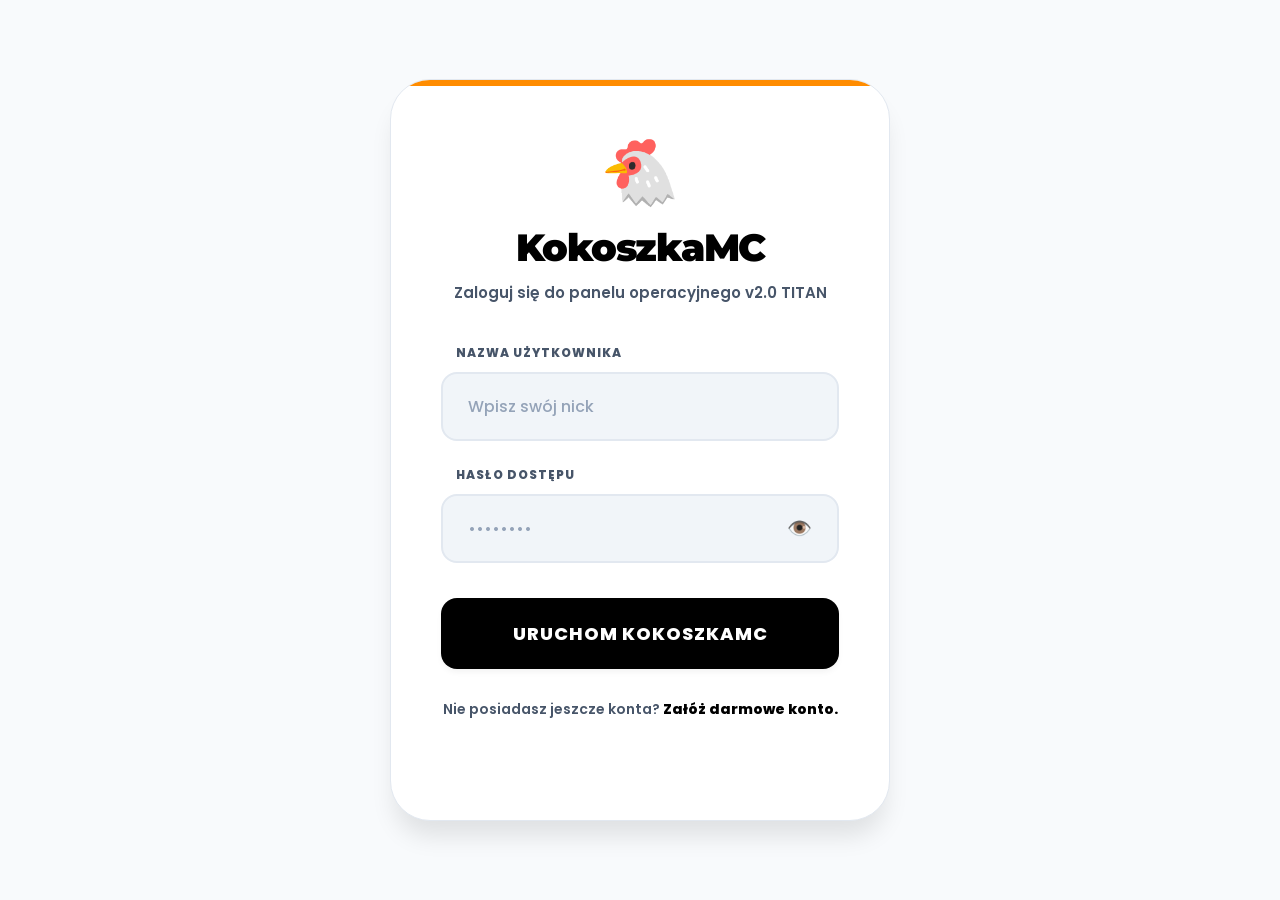
==== commit de3832da: "Update index.html" ====
--- a/index.html
+++ b/index.html
@@ -3,45 +3,39 @@
 <head>
     <meta charset="UTF-8">
     <meta name="viewport" content="width=device-width, initial-scale=1.0">
-    <title>KokoszkaMC v2.0 TITAN | The Ultimate Hosting Experience</title>
+    <title>KokoszkaMC v3.0 | Najpotężniejszy Darmowy Hosting</title>
     
     <link href="https://fonts.googleapis.com/css2?family=Poppins:wght@300;400;500;600;700;800;900&family=Fira+Code:wght@400;500;600&family=Montserrat:wght@700;800;900&display=swap" rel="stylesheet">
     
     <style>
-        /* ================================================================================================
-        SEKCJA 1: GIGANTYCZNY FRAMEWORK CSS (LINIE 20 - 800)
-        Więcej pomarańczu, topowa estetyka, pełne animacje.
-        ================================================================================================
+        /* ========================================================================================
+           SEKCJA 1: GIGANTYCZNY FRAMEWORK CSS (AESTHETIC WHITE & ORANGE)
+           ========================================================================================
         */
 
         :root {
-            /* Główne barwy - WIĘCEJ POMARAŃCZU */
+            /* 1. Barwy Marki KokoszkaMC */
             --brand-primary: #ff8c00;
-            --brand-secondary: #ff7300;
-            --brand-tertiary: #ffa64d;
             --brand-hover: #e67e00;
             --brand-dark: #cc7000;
             --brand-light: #fff5e6;
-            --brand-super-light: #fffaf5;
             --brand-glow: rgba(255, 140, 0, 0.4);
-            --brand-soft: rgba(255, 140, 0, 0.1);
-            --brand-gradient: linear-gradient(135deg, #ff8c00 0%, #ff5500 100%);
             
-            /* Tła - Estetyczna Biel */
-            --bg-body: #f8fafc;
+            /* 2. Tła - Estetyczna Biel */
+            --bg-application: #f8fafc;
             --bg-surface: #ffffff;
             --bg-sidebar: #ffffff;
             --bg-input: #f1f5f9;
             --bg-terminal: #0f172a;
             
-            /* Tekst - Głęboka Czerń i Szarości */
+            /* 3. Typografia - Głębia Czerni */
             --text-heading: #000000;
             --text-main: #1e293b;
             --text-muted: #475569;
             --text-dim: #94a3b8;
             --text-inverse: #ffffff;
             
-            /* Statusy Funkcjonalne */
+            /* 4. Kolory Funkcjonalne */
             --status-success: #10b981;
             --status-success-bg: #ecfdf5;
             --status-danger: #ef4444;
@@ -49,28 +43,28 @@
             --status-warning: #f59e0b;
             --status-warning-bg: #fffbeb;
             --status-info: #3b82f6;
+            --status-info-bg: #eff6ff;
             --status-shield: #8b5cf6;
             
-            /* Obramowania */
+            /* 5. Obramowania */
             --border-light: #f8fafc;
             --border-base: #e2e8f0;
             --border-heavy: #cbd5e1;
-            --border-brand: #ff8c00;
             
-            /* Cienie - Z-Index Elevations */
+            /* 6. System Cieniowania Z-Index */
             --shadow-xs: 0 1px 2px 0 rgba(0, 0, 0, 0.05);
             --shadow-sm: 0 4px 6px -1px rgba(0, 0, 0, 0.05);
             --shadow-md: 0 10px 15px -3px rgba(0, 0, 0, 0.05);
             --shadow-lg: 0 20px 25px -5px rgba(0, 0, 0, 0.1);
-            --shadow-orange: 0 10px 25px -5px rgba(255, 140, 0, 0.35);
+            --shadow-brand: 0 10px 25px -5px rgba(255, 140, 0, 0.3);
             
-            /* Geometria */
+            /* 7. Zaokrąglenia (Geometria) */
             --radius-huge: 40px;
             --radius-large: 24px;
             --radius-medium: 16px;
-            --radius-small: 8px;
+            --radius-small: 10px;
             
-            /* Przejścia */
+            /* 8. Animacje */
             --transition-fast: all 0.2s ease-in-out;
             --transition-base: all 0.3s cubic-bezier(0.4, 0, 0.2, 1);
             --transition-slow: all 0.5s cubic-bezier(0.22, 1, 0.36, 1);
@@ -87,7 +81,7 @@
 
         body {
             font-family: 'Poppins', sans-serif;
-            background-color: var(--bg-body);
+            background-color: var(--bg-application);
             color: var(--text-main);
             height: 100vh;
             width: 100vw;
@@ -96,177 +90,111 @@
             -webkit-font-smoothing: antialiased;
         }
 
-        /* --- CUSTOM SCROLLBARS --- */
+        /* --- SCROLLBARY --- */
         ::-webkit-scrollbar {
-            width: 14px;
-            height: 14px;
-        }
-
+            width: 12px;
+            height: 12px;
+        }
         ::-webkit-scrollbar-track {
-            background-color: var(--bg-body);
-        }
-
+            background-color: var(--bg-application);
+        }
         ::-webkit-scrollbar-thumb {
             background-color: var(--border-heavy);
             border-radius: 20px;
-            border: 4px solid var(--bg-body);
+            border: 3px solid var(--bg-application);
             transition: var(--transition-base);
         }
-
         ::-webkit-scrollbar-thumb:hover {
             background-color: var(--brand-primary);
         }
 
-        /* ------------------------------------------------------------------------------------------------
-           MODUŁ: SYSTEM AUTORYZACJI (LOGOWANIE / REJESTRACJA NA GÓRZE)
-           ------------------------------------------------------------------------------------------------ */
+        /* ========================================================================================
+           KOMPONENT 1: SYSTEM AUTORYZACJI (TWARDA BLOKADA)
+           ======================================================================================== */
         
-        .auth-portal-wrapper {
+        .auth-viewport {
             position: fixed;
             inset: 0;
-            background-color: var(--bg-body);
-            background-image: radial-gradient(circle at 100% 100%, var(--brand-light) 0%, var(--bg-body) 50%);
+            background-color: var(--bg-application);
             z-index: 9999999;
             display: flex;
-            flex-direction: column;
+            align-items: center;
+            justify-content: center;
             opacity: 1;
             visibility: visible;
             transition: opacity 0.5s ease, visibility 0.5s ease;
         }
 
-        .auth-portal-wrapper.hidden {
+        .auth-viewport.hidden {
             opacity: 0;
             visibility: hidden;
             pointer-events: none;
         }
 
-        .auth-portal-wrapper.booting-sequence {
+        .auth-viewport.booting-panel {
             transform: translateY(-100%);
             opacity: 1;
             visibility: visible;
             transition: transform 0.8s cubic-bezier(0.85, 0, 0.15, 1);
         }
 
-        /* GÓRNY PASEK NAWIGACJI W EKRANIE LOGOWANIA */
-        .auth-top-navbar {
-            display: flex;
-            justify-content: space-between;
-            align-items: center;
-            padding: 30px 60px;
-            background-color: var(--bg-surface);
-            border-bottom: 2px solid var(--border-base);
-            box-shadow: var(--shadow-sm);
-        }
-
-        .auth-brand-logo {
-            display: flex;
-            align-items: center;
-            gap: 15px;
-        }
-
-        .auth-brand-logo i {
-            font-size: 36px;
-            font-style: normal;
-        }
-
-        .auth-brand-logo h1 {
-            font-family: 'Montserrat', sans-serif;
-            font-size: 28px;
-            font-weight: 900;
-            color: var(--text-heading);
-            letter-spacing: -1px;
-            text-transform: uppercase;
-        }
-
-        .auth-brand-logo h1 span {
-            color: var(--brand-primary);
-        }
-
-        .auth-nav-tabs {
-            display: flex;
-            gap: 20px;
-            background-color: var(--bg-input);
-            padding: 8px;
-            border-radius: var(--radius-large);
-            border: 1px solid var(--border-base);
-        }
-
-        .auth-nav-btn {
-            padding: 12px 30px;
-            border: none;
-            background: transparent;
-            color: var(--text-muted);
-            font-family: 'Poppins', sans-serif;
-            font-weight: 800;
-            font-size: 14px;
-            border-radius: var(--radius-medium);
-            cursor: pointer;
-            transition: var(--transition-base);
-            text-transform: uppercase;
-            letter-spacing: 1px;
-        }
-
-        .auth-nav-btn:hover {
-            color: var(--brand-primary);
-        }
-
-        .auth-nav-btn.active {
-            background-color: var(--brand-primary);
-            color: var(--text-inverse);
-            box-shadow: var(--shadow-orange);
-        }
-
-        /* OBSZAR FORMULARZY */
-        .auth-content-area {
-            flex-grow: 1;
-            display: flex;
-            align-items: center;
-            justify-content: center;
-            padding: 40px;
-        }
-
-        .auth-form-card {
+        .auth-container {
             background-color: var(--bg-surface);
             width: 100%;
             max-width: 500px;
-            padding: 60px;
+            padding: 60px 50px;
             border-radius: var(--radius-huge);
             box-shadow: var(--shadow-lg);
-            border: 2px solid var(--border-base);
+            border: 1px solid var(--border-base);
             text-align: center;
-            transition: var(--transition-base);
-        }
-
-        .auth-form-card:hover {
-            border-color: var(--brand-primary);
-            box-shadow: var(--shadow-orange);
-        }
-
-        .auth-form-icon {
-            font-size: 60px;
+            transform: translateY(0) scale(1);
+            transition: var(--transition-slow);
+            position: relative;
+            overflow: hidden;
+        }
+
+        .auth-container::before {
+            content: '';
+            position: absolute;
+            top: 0;
+            left: 0;
+            width: 100%;
+            height: 6px;
+            background-color: var(--brand-primary);
+        }
+
+        .auth-viewport.hidden .auth-container {
+            transform: translateY(30px) scale(0.95);
+        }
+
+        .auth-brand-icon {
+            font-size: 64px;
             margin-bottom: 20px;
             display: block;
-        }
-
-        .auth-form-title {
+            line-height: 1;
+        }
+
+        .auth-heading {
             font-family: 'Montserrat', sans-serif;
-            font-size: 36px;
+            font-size: 38px;
             font-weight: 900;
             color: var(--text-heading);
             margin-bottom: 10px;
-        }
-
-        .auth-form-subtitle {
+            letter-spacing: -1.5px;
+        }
+
+        .auth-subheading {
             color: var(--text-muted);
             font-size: 15px;
-            font-weight: 500;
+            font-weight: 600;
             margin-bottom: 40px;
         }
 
+        /* Grupy formularza */
         .input-group {
-            text-align: left;
             margin-bottom: 25px;
             position: relative;
+            text-align: left;
         }
 
         .input-label {
@@ -274,7 +202,7 @@
             font-size: 12px;
             font-weight: 800;
             text-transform: uppercase;
-            color: var(--brand-primary);
+            color: var(--text-muted);
             margin-bottom: 10px;
             margin-left: 15px;
             letter-spacing: 1px;
@@ -294,9 +222,9 @@
         }
 
         .input-control:focus {
-            border-color: var(--brand-primary);
+            border-color: var(--text-heading);
             background-color: var(--bg-surface);
-            box-shadow: 0 0 0 5px var(--brand-soft);
+            box-shadow: 0 0 0 4px var(--border-light);
         }
 
         .input-control::placeholder {
@@ -315,7 +243,7 @@
             align-items: center;
             justify-content: center;
             cursor: pointer;
-            font-size: 22px;
+            font-size: 20px;
             color: var(--text-dim);
             border-radius: 50%;
             transition: var(--transition-fast);
@@ -323,14 +251,15 @@
         }
 
         .password-eye-toggle:hover {
-            color: var(--brand-primary);
-            background-color: var(--brand-light);
-        }
-
+            color: var(--text-heading);
+            background-color: var(--border-base);
+        }
+
+        /* Przyciski autoryzacji */
         .btn-auth-submit {
             width: 100%;
             padding: 22px;
-            background: var(--brand-gradient);
+            background-color: var(--text-heading);
             color: var(--text-inverse);
             border: none;
             border-radius: var(--radius-medium);
@@ -338,54 +267,72 @@
             font-weight: 900;
             cursor: pointer;
             transition: var(--transition-base);
-            box-shadow: var(--shadow-orange);
+            box-shadow: var(--shadow-sm);
             text-transform: uppercase;
             letter-spacing: 1px;
             margin-top: 15px;
         }
 
         .btn-auth-submit:hover {
+            background-color: var(--brand-primary);
             transform: translateY(-4px);
-            box-shadow: 0 15px 35px rgba(255, 140, 0, 0.4);
+            box-shadow: var(--shadow-brand);
         }
 
         .btn-auth-submit:active {
             transform: translateY(0);
+        }
+
+        /* Linki dolne na ekranie auth */
+        .auth-footer-link {
+            margin-top: 30px;
+            font-size: 14px;
+            font-weight: 600;
+            color: var(--text-muted);
+        }
+
+        .auth-footer-link span {
+            color: var(--text-heading);
+            font-weight: 800;
+            cursor: pointer;
+            transition: var(--transition-fast);
+        }
+
+        .auth-footer-link span:hover {
+            color: var(--brand-primary);
+            text-decoration: underline;
         }
 
         .auth-error-message {
             color: var(--status-offline);
             font-size: 13px;
             font-weight: 800;
-            margin-top: 25px;
+            margin-top: 20px;
             min-height: 20px;
             text-transform: uppercase;
         }
 
-        /* Mechanizm przełączania formularzy */
-        #auth-form-login { display: block; }
-        #auth-form-register { display: none; }
-
-
-        /* ------------------------------------------------------------------------------------------------
-           MODUŁ: SIDEBAR NAVIGATION (ENTERPRISE MENU)
-           ------------------------------------------------------------------------------------------------ */
+        /* Ukrywanie odpowiedniego formularza */
+        #view-auth-login { display: flex; }
+        #view-auth-register { display: none; }
+
+        /* ========================================================================================
+           KOMPONENT 2: INTERFEJS GŁÓWNY (APP LAYOUT)
+           ======================================================================================== */
         
         .app-sidebar {
             width: 320px;
             background-color: var(--bg-sidebar);
-            border-right: 2px solid var(--border-base);
+            border-right: 1px solid var(--border-base);
             display: flex;
             flex-direction: column;
             z-index: 1000;
             flex-shrink: 0;
-            box-shadow: 5px 0 20px rgba(0,0,0,0.02);
         }
 
         .sidebar-brand-area {
-            padding: 45px 35px;
+            padding: 40px 35px;
             border-bottom: 1px solid var(--border-light);
-            background-color: var(--bg-surface);
         }
 
         .sidebar-brand-area h2 {
@@ -398,17 +345,17 @@
         }
 
         .sidebar-brand-area p {
-            font-size: 11px;
+            font-size: 10px;
             font-weight: 800;
             color: var(--brand-primary);
             text-transform: uppercase;
             letter-spacing: 3px;
-            margin-top: 10px;
+            margin-top: 8px;
         }
 
         .sidebar-menu-scroll {
             flex-grow: 1;
-            padding: 20px 15px;
+            padding: 20px;
             overflow-y: auto;
         }
 
@@ -417,7 +364,7 @@
             font-weight: 900;
             color: var(--text-dim);
             text-transform: uppercase;
-            margin: 30px 0 15px 20px;
+            margin: 25px 0 10px 15px;
             letter-spacing: 1.5px;
         }
 
@@ -425,7 +372,7 @@
             display: flex;
             align-items: center;
             padding: 16px 20px;
-            margin-bottom: 6px;
+            margin-bottom: 4px;
             border-radius: var(--radius-medium);
             cursor: pointer;
             font-weight: 700;
@@ -433,39 +380,34 @@
             color: var(--text-muted);
             transition: var(--transition-fast);
             text-decoration: none;
-            border: 2px solid transparent;
         }
 
         .menu-link-item i {
-            margin-right: 18px;
+            margin-right: 15px;
             font-size: 20px;
-            width: 26px;
+            width: 24px;
             text-align: center;
             font-style: normal;
         }
 
         .menu-link-item:hover {
-            background-color: var(--brand-super-light);
+            background-color: var(--bg-input);
+            color: var(--text-heading);
+        }
+
+        .menu-link-item.active {
+            background-color: var(--text-heading);
+            color: var(--text-inverse);
+            box-shadow: var(--shadow-sm);
+        }
+
+        .menu-link-item.active i {
             color: var(--brand-primary);
-            border-color: var(--brand-soft);
-            transform: translateX(5px);
-        }
-
-        .menu-link-item.active {
-            background-color: var(--brand-primary);
-            color: var(--text-inverse);
-            box-shadow: var(--shadow-orange);
-            border-color: var(--brand-primary);
-        }
-
-        .menu-link-item.active i {
-            color: var(--text-inverse);
         }
 
         .sidebar-footer-area {
             padding: 30px;
-            border-top: 1px solid var(--border-base);
-            background-color: var(--bg-surface);
+            border-top: 1px solid var(--border-light);
         }
 
         .btn-logout {
@@ -490,21 +432,18 @@
             box-shadow: 0 10px 20px rgba(239, 68, 68, 0.2);
         }
 
-        /* ------------------------------------------------------------------------------------------------
-           MODUŁ: GŁÓWNA RAMA APLIKACJI (TOPBAR & CONTENT AREA)
-           ------------------------------------------------------------------------------------------------ */
-        
+        /* --- RAMA GŁÓWNA --- */
         .app-main-content {
             flex-grow: 1;
             display: flex;
             flex-direction: column;
             overflow: hidden;
-            background-color: var(--bg-body);
+            background-color: var(--bg-application);
             position: relative;
         }
 
         .app-topbar {
-            height: 100px;
+            height: 90px;
             background-color: var(--bg-surface);
             border-bottom: 1px solid var(--border-base);
             padding: 0 50px;
@@ -513,11 +452,10 @@
             justify-content: space-between;
             flex-shrink: 0;
             z-index: 100;
-            box-shadow: var(--shadow-xs);
         }
 
         .topbar-breadcrumb {
-            font-size: 20px;
+            font-size: 18px;
             font-weight: 800;
             color: var(--text-heading);
             display: flex;
@@ -526,43 +464,33 @@
         }
 
         .topbar-breadcrumb span {
-            color: var(--brand-primary);
-            font-weight: 900;
+            color: var(--text-muted);
+            font-weight: 600;
         }
 
         .topbar-user-section {
             display: flex;
             align-items: center;
-            gap: 25px;
+            gap: 20px;
         }
 
         .user-plan-badge {
-            background-color: var(--brand-light);
-            color: var(--brand-primary);
-            padding: 10px 20px;
-            border-radius: 30px;
-            font-size: 12px;
+            background-color: var(--bg-input);
+            color: var(--text-heading);
+            padding: 8px 16px;
+            border-radius: 20px;
+            font-size: 11px;
             font-weight: 900;
             text-transform: uppercase;
             letter-spacing: 1px;
-            border: 2px solid var(--brand-soft);
-        }
-
-        .user-profile-box {
+            border: 1px solid var(--border-base);
+        }
+
+        .user-avatar-box {
             display: flex;
             align-items: center;
             gap: 15px;
             cursor: pointer;
-            padding: 8px 25px 8px 10px;
-            background-color: var(--bg-input);
-            border-radius: 50px;
-            border: 2px solid var(--border-base);
-            transition: var(--transition-fast);
-        }
-
-        .user-profile-box:hover {
-            border-color: var(--brand-primary);
-            background-color: var(--bg-surface);
         }
 
         .user-name-display {
@@ -572,35 +500,34 @@
         .user-name-display b {
             display: block;
             font-size: 15px;
+            font-weight: 800;
+            color: var(--text-heading);
+        }
+
+        .user-name-display small {
+            color: var(--status-online);
             font-weight: 900;
-            color: var(--text-heading);
-        }
-
-        .user-name-display small {
-            color: var(--text-dim);
-            font-weight: 700;
-            font-size: 10px;
+            font-size: 11px;
             text-transform: uppercase;
+            letter-spacing: 1px;
         }
 
         .user-avatar-circle {
-            width: 48px;
-            height: 48px;
-            background-color: var(--brand-primary);
+            width: 44px;
+            height: 44px;
+            background-color: var(--text-heading);
             color: var(--text-inverse);
             border-radius: 50%;
             display: flex;
             align-items: center;
             justify-content: center;
             font-weight: 900;
-            font-size: 20px;
-            border: 4px solid var(--text-inverse);
-            box-shadow: var(--shadow-sm);
-        }
-
-        /* --- SYSTEM ROUTINGU (WIDOKI SPA) --- */
+            font-size: 18px;
+        }
+
+        /* --- SYSTEM WIDOKÓW (SPA ROUTING) --- */
         .app-view-container {
-            padding: 50px 60px;
+            padding: 40px 50px;
             overflow-y: auto;
             flex-grow: 1;
             scroll-behavior: smooth;
@@ -613,156 +540,113 @@
 
         .view-module.active {
             display: block;
-            animation: viewFadeIn 0.6s cubic-bezier(0.2, 0.8, 0.2, 1);
+            animation: viewFadeIn 0.5s cubic-bezier(0.2, 0.8, 0.2, 1);
         }
 
         @keyframes viewFadeIn {
-            from { opacity: 0; transform: translateY(30px) scale(0.98); }
-            to { opacity: 1; transform: translateY(0) scale(1); }
-        }
-
-        /* ------------------------------------------------------------------------------------------------
-           MODUŁ: KARTY BAZOWE I SYSTEM GRID
-           ------------------------------------------------------------------------------------------------ */
+            from { opacity: 0; transform: translateY(20px); }
+            to { opacity: 1; transform: translateY(0); }
+        }
+
+        /* ========================================================================================
+           KOMPONENT 3: KARTY, SIATKI I WIDGETY
+           ======================================================================================== */
         
         .grid-responsive-2 {
             display: grid;
             grid-template-columns: repeat(auto-fit, minmax(450px, 1fr));
-            gap: 40px;
+            gap: 30px;
             margin-bottom: 40px;
         }
 
         .grid-responsive-3 {
             display: grid;
-            grid-template-columns: repeat(auto-fit, minmax(320px, 1fr));
+            grid-template-columns: repeat(auto-fit, minmax(300px, 1fr));
             gap: 30px;
             margin-bottom: 40px;
         }
 
-        .card {
-            background-color: var(--bg-card);
-            border-radius: var(--radius-huge);
-            padding: 50px;
+        .widget-card {
+            background-color: var(--bg-surface);
+            border-radius: var(--radius-large);
+            padding: 40px;
             border: 1px solid var(--border-base);
             box-shadow: var(--shadow-sm);
             transition: var(--transition-base);
-            position: relative;
-        }
-
-        .card:hover {
-            border-color: var(--brand-primary);
-            box-shadow: var(--shadow-lg);
-            transform: translateY(-5px);
-        }
-
-        .card-header {
-            margin-bottom: 35px;
-        }
-
-        .card-header h3 {
+        }
+
+        .widget-card:hover {
+            border-color: var(--border-heavy);
+            box-shadow: var(--shadow-md);
+        }
+
+        .card-title {
             font-family: 'Montserrat', sans-serif;
             font-weight: 900;
-            font-size: 26px;
+            font-size: 24px;
             color: var(--text-heading);
+            margin-bottom: 10px;
             display: flex;
             align-items: center;
             gap: 15px;
-            margin-bottom: 15px;
-        }
-
-        .card-header h3 i {
-            color: var(--brand-primary);
-            font-style: normal;
-            font-size: 32px;
         }
 
         .card-description {
             color: var(--text-muted);
-            font-size: 15px;
+            font-size: 14px;
             font-weight: 500;
+            margin-bottom: 30px;
             line-height: 1.6;
         }
 
-        /* Przycisk Systemu Zasilania */
-        .btn-sys {
-            padding: 20px 40px;
-            border: none;
-            border-radius: var(--radius-medium);
-            font-family: 'Poppins', sans-serif;
-            font-weight: 900;
-            font-size: 16px;
-            cursor: pointer;
+        /* BUTTONS W WEWNĄTRZ KART */
+        .btn {
             display: inline-flex;
             align-items: center;
             justify-content: center;
             gap: 12px;
+            padding: 16px 32px;
+            border: none;
+            border-radius: var(--radius-medium);
+            font-family: 'Poppins', sans-serif;
+            font-weight: 800;
+            font-size: 15px;
+            cursor: pointer;
             transition: var(--transition-base);
             text-transform: uppercase;
             letter-spacing: 1px;
-        }
-
-        .btn-sys-primary {
-            background-color: var(--brand-primary);
-            color: var(--text-inverse);
-            box-shadow: var(--shadow-orange);
-        }
-
-        .btn-sys-primary:hover {
-            background-color: var(--brand-hover);
-            transform: translateY(-3px);
-            box-shadow: 0 15px 30px rgba(255, 140, 0, 0.4);
-        }
-
-        .btn-sys-success {
-            background-color: var(--status-online);
-            color: var(--text-inverse);
-            box-shadow: 0 10px 20px rgba(16, 185, 129, 0.3);
-        }
-
-        .btn-sys-success:hover {
-            background-color: #059669;
-            transform: translateY(-3px);
-            box-shadow: 0 15px 30px rgba(16, 185, 129, 0.4);
-        }
-
-        .btn-sys-danger {
-            background-color: transparent;
-            color: var(--status-offline);
-            border: 2px solid var(--status-offline);
-        }
-
-        .btn-sys-danger:hover {
-            background-color: var(--status-offline);
-            color: var(--text-inverse);
-            box-shadow: 0 10px 20px rgba(239, 68, 68, 0.3);
-            transform: translateY(-3px);
-        }
-
-        /* ------------------------------------------------------------------------------------------------
-           MODUŁ: PULPIT STEROWANIA (STATUS & METRYKI)
-           ------------------------------------------------------------------------------------------------ */
+            text-decoration: none;
+        }
+
+        .btn-primary { background-color: var(--text-heading); color: var(--text-inverse); box-shadow: var(--shadow-sm); }
+        .btn-primary:hover { background-color: var(--brand-primary); transform: translateY(-2px); box-shadow: var(--shadow-brand); }
         
+        .btn-success { background-color: var(--status-online); color: var(--text-inverse); }
+        .btn-success:hover { background-color: #059669; transform: translateY(-2px); }
+        
+        .btn-danger { background-color: transparent; color: var(--status-offline); border: 2px solid var(--status-offline); }
+        .btn-danger:hover { background-color: var(--status-offline); color: var(--text-inverse); transform: translateY(-2px); }
+        
+        .btn-block { width: 100%; }
+
+        /* WSKAŹNIK STATUSU (DASHBOARD) */
         .dashboard-status-wrapper {
             display: flex;
             align-items: center;
-            gap: 40px;
-            margin-bottom: 40px;
-            background-color: var(--bg-input);
-            padding: 30px;
-            border-radius: var(--radius-large);
-            border: 2px solid var(--border-base);
+            gap: 35px;
+            margin-bottom: 35px;
         }
 
         .status-orb-container {
-            width: 130px;
-            height: 130px;
+            width: 120px;
+            height: 120px;
             border-radius: 50%;
-            border: 15px solid var(--border-base);
+            border: 12px solid var(--border-base);
             display: flex;
             align-items: center;
             justify-content: center;
-            font-size: 55px;
-            background-color: var(--bg-surface);
+            font-size: 45px;
+            background-color: var(--bg-application);
             transition: var(--transition-base);
             position: relative;
         }
@@ -771,12 +655,12 @@
             border-color: var(--status-online);
             color: var(--status-online);
             background-color: var(--status-online-bg);
-            animation: pulseOrbOnline 2.5s infinite;
+            animation: pulseOrbOnline 2s infinite;
         }
 
         @keyframes pulseOrbOnline {
-            0% { box-shadow: 0 0 0 0 rgba(16, 185, 129, 0.5); }
-            70% { box-shadow: 0 0 0 30px rgba(16, 185, 129, 0); }
+            0% { box-shadow: 0 0 0 0 rgba(16, 185, 129, 0.4); }
+            70% { box-shadow: 0 0 0 20px rgba(16, 185, 129, 0); }
             100% { box-shadow: 0 0 0 0 rgba(16, 185, 129, 0); }
         }
 
@@ -795,719 +679,210 @@
         .status-text-container h2 {
             font-family: 'Montserrat', sans-serif;
             font-weight: 900;
-            font-size: 42px;
+            font-size: 36px;
             color: var(--text-heading);
             line-height: 1;
-            margin-bottom: 15px;
+            margin-bottom: 10px;
         }
 
         .status-ip-badge {
             display: inline-block;
-            background-color: var(--bg-surface);
-            padding: 10px 20px;
+            background-color: var(--bg-input);
+            padding: 8px 16px;
             border-radius: 12px;
             font-family: 'Fira Code', monospace;
+            font-weight: 600;
+            color: var(--text-muted);
+            font-size: 14px;
+            border: 1px solid var(--border-base);
+        }
+
+        .uptime-display {
+            background-color: var(--bg-input);
+            padding: 15px 25px;
+            border-radius: 15px;
+            display: inline-flex;
+            align-items: center;
+            gap: 10px;
             font-weight: 700;
             color: var(--text-muted);
-            font-size: 16px;
-            border: 2px solid var(--border-heavy);
-        }
-
-        .uptime-display {
-            background-color: var(--bg-surface);
-            padding: 20px 30px;
-            border-radius: var(--radius-medium);
-            display: inline-flex;
-            align-items: center;
-            gap: 15px;
-            font-weight: 700;
-            color: var(--text-muted);
-            margin-bottom: 40px;
-            border: 2px solid var(--border-base);
+            margin-bottom: 35px;
+            border: 1px solid var(--border-base);
         }
 
         .uptime-display b {
             color: var(--brand-primary);
-            font-size: 20px;
+            font-size: 18px;
             font-family: 'Fira Code', monospace;
         }
 
-        /* --- PASKI ZASOBÓW (RAM/CPU) --- */
-        .metric-container {
-            margin-bottom: 35px;
-        }
-
-        .metric-header {
-            display: flex;
-            justify-content: space-between;
-            align-items: flex-end;
-            margin-bottom: 15px;
-        }
-
-        .metric-title {
-            font-size: 14px;
-            font-weight: 800;
-            text-transform: uppercase;
-            color: var(--text-muted);
-            letter-spacing: 1px;
-        }
-
-        .metric-value {
-            font-family: 'Fira Code', monospace;
-            font-weight: 700;
-            font-size: 16px;
-            color: var(--text-heading);
-        }
-
-        .metric-bar-bg {
-            height: 20px;
-            background-color: var(--bg-input);
-            border-radius: 15px;
-            overflow: hidden;
-            border: 4px solid var(--bg-surface);
-            box-shadow: var(--shadow-xs);
-        }
-
-        .metric-bar-fill {
-            height: 100%;
-            background-color: var(--text-heading);
-            width: 0%;
-            transition: width 1s cubic-bezier(0.22, 1, 0.36, 1);
-        }
-
+        /* METRYKI ZASOBÓW (RAM / CPU PASKI) */
+        .metric-container { margin-bottom: 25px; }
+        .metric-header { display: flex; justify-content: space-between; align-items: flex-end; margin-bottom: 12px; }
+        .metric-title { font-size: 12px; font-weight: 800; text-transform: uppercase; color: var(--text-muted); letter-spacing: 1px; }
+        .metric-value { font-family: 'Fira Code', monospace; font-weight: 600; font-size: 14px; color: var(--text-heading); }
+        .metric-bar-bg { height: 12px; background-color: var(--bg-input); border-radius: 10px; overflow: hidden; }
+        .metric-bar-fill { height: 100%; background-color: var(--text-heading); width: 0%; transition: width 1s cubic-bezier(0.22, 1, 0.36, 1); }
         .metric-bar-fill.fill-ram { background-color: var(--status-online); }
         .metric-bar-fill.fill-cpu { background-color: var(--status-info); }
 
+        /* GIGANTYCZNE SUWAKI (ZASOBY FREE) */
+        .resource-slider-card {
+            background-color: var(--bg-application);
+            padding: 35px;
+            border-radius: var(--radius-large);
+            border: 1px solid var(--border-base);
+            margin-bottom: 30px;
+        }
+        .resource-slider-header { display: flex; justify-content: space-between; align-items: center; margin-bottom: 20px; }
+        .resource-slider-header span { font-size: 13px; font-weight: 900; color: var(--text-muted); text-transform: uppercase; letter-spacing: 1px; }
+        .resource-slider-header b { font-size: 32px; font-family: 'Montserrat', sans-serif; color: var(--text-heading); font-weight: 900; }
+        
+        .custom-range {
+            width: 100%; height: 8px; background-color: var(--border-heavy);
+            border-radius: 10px; appearance: none; outline: none; margin: 20px 0;
+        }
+        .custom-range::-webkit-slider-thumb {
+            appearance: none; width: 32px; height: 32px; background-color: var(--text-heading);
+            border-radius: 50%; cursor: pointer; border: 4px solid var(--bg-surface);
+            box-shadow: var(--shadow-md); transition: var(--transition-fast);
+        }
+        .custom-range::-webkit-slider-thumb:hover { transform: scale(1.2); background-color: var(--brand-primary); }
+
+        .system-alert {
+            display: none; background-color: var(--status-warning-bg); color: #92400e;
+            padding: 20px; border-radius: var(--radius-medium); font-size: 13px;
+            font-weight: 700; border-left: 6px solid var(--status-warning); margin-top: 20px; line-height: 1.5;
+        }
+
         /* ------------------------------------------------------------------------------------------------
-           MODUŁ: ZASOBY (GIGANTYCZNE SUWAKI - FREE UNLIMITED)
+           MODUŁ: KOMPONENTY POZOSTAŁE (KONSOLA, PLIKI, INNE)
            ------------------------------------------------------------------------------------------------ */
         
-        .resource-slider-card {
-            background-color: var(--bg-input);
-            padding: 40px;
-            border-radius: var(--radius-large);
-            border: 2px solid var(--border-base);
-            margin-bottom: 35px;
-            transition: var(--transition-base);
-        }
-
-        .resource-slider-card:hover {
-            border-color: var(--brand-primary);
-            background-color: var(--bg-surface);
-            box-shadow: var(--shadow-sm);
-        }
-
-        .resource-slider-header {
-            display: flex;
-            justify-content: space-between;
-            align-items: center;
-            margin-bottom: 25px;
-        }
-
-        .resource-slider-header span {
-            font-size: 14px;
-            font-weight: 900;
-            color: var(--text-muted);
-            text-transform: uppercase;
-            letter-spacing: 1px;
-        }
-
-        .resource-slider-header b {
-            font-size: 36px;
-            font-family: 'Montserrat', sans-serif;
-            color: var(--brand-primary);
-            font-weight: 900;
-        }
-
-        .custom-range {
-            width: 100%;
-            height: 12px;
-            background-color: var(--border-heavy);
-            border-radius: 10px;
-            appearance: none;
-            outline: none;
-            margin: 25px 0;
-        }
-
-        .custom-range::-webkit-slider-thumb {
-            appearance: none;
-            width: 38px;
-            height: 38px;
-            background-color: var(--text-heading);
-            border-radius: 50%;
-            cursor: pointer;
-            border: 6px solid var(--bg-surface);
-            box-shadow: var(--shadow-md);
-            transition: var(--transition-fast);
-        }
-
-        .custom-range::-webkit-slider-thumb:hover {
-            transform: scale(1.2);
-            background-color: var(--brand-primary);
-        }
-
-        .system-alert {
-            display: none;
-            background-color: var(--status-warning-bg);
-            color: #92400e;
-            padding: 25px;
-            border-radius: var(--radius-medium);
-            font-size: 14px;
-            font-weight: 700;
-            border-left: 8px solid var(--status-warning);
-            margin-top: 25px;
-            line-height: 1.6;
-            animation: alertBounce 0.5s ease;
-        }
-
-        @keyframes alertBounce {
-            0%, 100% { transform: translateY(0); }
-            50% { transform: translateY(-5px); }
-        }
-
-        /* ------------------------------------------------------------------------------------------------
-           MODUŁ: KONSOLA SYSTEMOWA (TERMINAL)
-           ------------------------------------------------------------------------------------------------ */
+        /* ZWYKŁE INPUTY (MOTD, WERSJE) */
+        .huge-input {
+            width: 100%; background-color: transparent; border: none; border-bottom: 4px solid var(--border-base);
+            padding: 20px 10px; font-size: 28px; font-weight: 900; color: var(--text-heading);
+            font-family: 'Montserrat', sans-serif; transition: var(--transition-base); margin-bottom: 30px;
+        }
+        .huge-input:focus { border-bottom-color: var(--brand-primary); }
+
+        /* TOGGLE SWITCHES (SERVER.PROPERTIES) */
+        .settings-row {
+            display: flex; justify-content: space-between; align-items: center;
+            padding: 25px; background-color: var(--bg-application); border: 1px solid var(--border-base);
+            border-radius: var(--radius-medium); margin-bottom: 15px; transition: var(--transition-fast);
+        }
+        .settings-row:hover { border-color: var(--border-heavy); }
+        .settings-info h4 { font-size: 15px; font-weight: 800; color: var(--text-heading); margin-bottom: 5px; }
+        .settings-info p { font-size: 13px; color: var(--text-muted); font-weight: 500; }
         
+        .switch-container { position: relative; width: 56px; height: 30px; flex-shrink: 0; }
+        .switch-container input { opacity: 0; width: 0; height: 0; }
+        .switch-track { position: absolute; cursor: pointer; top: 0; left: 0; right: 0; bottom: 0; background-color: var(--border-heavy); transition: .3s; border-radius: 34px; }
+        .switch-track:before { position: absolute; content: ""; height: 22px; width: 22px; left: 4px; bottom: 4px; background-color: white; transition: .3s; border-radius: 50%; box-shadow: 0 2px 4px rgba(0,0,0,0.1); }
+        input:checked + .switch-track { background-color: var(--status-online); }
+        input:checked + .switch-track:before { transform: translateX(26px); }
+
+        /* KONSOLA SYSTEMOWA */
         .terminal-layout {
-            background-color: var(--bg-terminal);
-            border-radius: var(--radius-large);
-            padding: 40px;
-            border: 12px solid #1e293b;
-            box-shadow: inset 0 0 50px rgba(0,0,0,0.5);
-        }
-
-        .terminal-output {
-            height: 500px;
-            overflow-y: auto;
-            font-family: 'Fira Code', monospace;
-            color: #f8fafc;
-            font-size: 14px;
-            line-height: 2;
-            padding-right: 15px;
-            scroll-behavior: smooth;
-        }
-
-        .terminal-output b { color: var(--brand-primary); font-weight: 700; }
+            background-color: var(--bg-terminal); border-radius: var(--radius-large);
+            padding: 30px; border: 8px solid #1e293b;
+        }
+        .terminal-output { height: 450px; overflow-y: auto; font-family: 'Fira Code', monospace; color: #f8fafc; font-size: 13px; line-height: 1.8; padding-right: 10px; }
+        .terminal-output b { color: var(--brand-primary); font-weight: 600; }
         .log-time { color: #64748b; margin-right: 15px; user-select: none; }
         .log-info { color: #38bdf8; }
-        .log-success { color: #34d399; font-weight: 700; }
+        .log-success { color: #34d399; }
         .log-warn { color: #fbbf24; }
-        .log-error { color: #f87171; background-color: rgba(248,113,113,0.1); padding: 4px 10px; border-radius: 6px; }
-
-        .terminal-input-area {
-            display: flex;
-            gap: 20px;
-            margin-top: 35px;
-        }
-
-        .cmd-input {
-            flex-grow: 1;
-            padding: 22px 30px;
-            background-color: #1e293b;
-            border: 3px solid #334155;
-            border-radius: var(--radius-medium);
-            color: #ffffff;
-            font-family: 'Fira Code', monospace;
-            font-size: 16px;
-            transition: var(--transition-fast);
-        }
-
-        .cmd-input:focus {
-            border-color: var(--brand-primary);
-            box-shadow: 0 0 15px rgba(255, 140, 0, 0.2);
-        }
-
-        /* ------------------------------------------------------------------------------------------------
-           MODUŁ: MENEDŻER PLIKÓW (WEB FTP)
-           ------------------------------------------------------------------------------------------------ */
+        .log-error { color: #f87171; background-color: rgba(248,113,113,0.1); padding: 2px 8px; border-radius: 4px; }
         
-        .ftp-workspace {
-            display: grid;
-            grid-template-columns: 320px 1fr;
-            gap: 35px;
-            height: 650px;
-        }
-
-        .ftp-tree-view {
-            background-color: var(--bg-input);
-            border-radius: var(--radius-large);
-            padding: 25px;
-            overflow-y: auto;
-            border: 2px solid var(--border-base);
-        }
-
-        .ftp-node {
-            padding: 16px 20px;
-            border-radius: var(--radius-small);
-            cursor: pointer;
-            margin-bottom: 8px;
-            font-weight: 700;
-            font-size: 15px;
-            color: var(--text-muted);
-            display: flex;
-            align-items: center;
-            gap: 15px;
-            transition: var(--transition-fast);
-            border: 2px solid transparent;
-        }
-
-        .ftp-node i { font-size: 20px; font-style: normal; }
+        .terminal-input-area { display: flex; gap: 15px; margin-top: 25px; }
+        .cmd-input { flex-grow: 1; padding: 18px 25px; background-color: #1e293b; border: 2px solid #334155; border-radius: var(--radius-medium); color: #ffffff; font-family: 'Fira Code', monospace; font-size: 14px; transition: var(--transition-fast); }
+        .cmd-input:focus { border-color: var(--text-muted); }
+
+        /* MENEDŻER PLIKÓW FTP */
+        .ftp-workspace { display: grid; grid-template-columns: 280px 1fr; gap: 30px; height: 600px; }
+        .ftp-tree-view { background-color: var(--bg-application); border-radius: var(--radius-medium); padding: 20px; overflow-y: auto; border: 1px solid var(--border-base); }
+        .ftp-node { padding: 12px 15px; border-radius: var(--radius-small); cursor: pointer; margin-bottom: 5px; font-weight: 600; font-size: 13px; color: var(--text-main); display: flex; align-items: center; gap: 12px; transition: var(--transition-fast); }
+        .ftp-node i { font-size: 18px; font-style: normal; }
+        .ftp-node:hover { background-color: var(--bg-input); }
+        .ftp-node.active-node { background-color: var(--text-heading); color: var(--text-inverse); }
         
-        .ftp-node:hover { 
-            background-color: var(--bg-surface); 
-            color: var(--brand-primary);
-            border-color: var(--border-base);
-            transform: translateX(5px);
-        }
+        .ftp-editor-wrapper { position: relative; height: 100%; border-radius: var(--radius-medium); overflow: hidden; border: 8px solid var(--bg-terminal); }
+        .ftp-textarea { width: 100%; height: 100%; background-color: var(--bg-terminal); color: #f8fafc; padding: 30px; border: none; resize: none; font-family: 'Fira Code', monospace; font-size: 14px; line-height: 1.7; }
+        .ftp-save-btn { position: absolute; bottom: 25px; right: 25px; z-index: 10; }
+
+        /* RYNEK PLUGINÓW I LINKI LEGITNE */
+        .plugin-grid { display: grid; grid-template-columns: repeat(auto-fill, minmax(280px, 1fr)); gap: 25px; }
+        .plugin-item { background-color: var(--bg-application); border: 1px solid var(--border-base); border-radius: var(--radius-large); padding: 35px 25px; text-align: center; transition: var(--transition-base); }
+        .plugin-item:hover { border-color: var(--border-heavy); transform: translateY(-5px); box-shadow: var(--shadow-sm); }
+        .plugin-icon { font-size: 45px; display: block; margin-bottom: 20px; }
+        .plugin-item h4 { font-size: 18px; font-weight: 800; color: var(--text-heading); margin-bottom: 10px; }
+        .plugin-item p { font-size: 13px; color: var(--text-muted); margin-bottom: 25px; line-height: 1.5; }
         
-        .ftp-node.active-node { 
-            background-color: var(--text-heading); 
-            color: var(--text-inverse); 
-            box-shadow: var(--shadow-sm);
-        }
-
-        .ftp-editor-wrapper {
-            position: relative;
-            height: 100%;
-            border-radius: var(--radius-large);
-            overflow: hidden;
-            border: 10px solid var(--bg-terminal);
-        }
-
-        .ftp-textarea {
-            width: 100%;
-            height: 100%;
-            background-color: var(--bg-terminal);
-            color: #f8fafc;
-            padding: 40px;
-            border: none;
-            resize: none;
-            font-family: 'Fira Code', monospace;
-            font-size: 15px;
-            line-height: 1.8;
-        }
-
-        .ftp-save-btn {
-            position: absolute;
-            bottom: 30px;
-            right: 30px;
-            z-index: 10;
-        }
-
-        /* ------------------------------------------------------------------------------------------------
-           MODUŁ: OPCJE SERWERA (SWITCHES)
-           ------------------------------------------------------------------------------------------------ */
-        
-        .settings-row {
-            display: flex;
-            justify-content: space-between;
-            align-items: center;
-            padding: 30px 35px;
-            background-color: var(--bg-surface);
-            border: 2px solid var(--border-base);
-            border-radius: var(--radius-large);
-            margin-bottom: 20px;
-            transition: var(--transition-fast);
-        }
-
-        .settings-row:hover {
-            border-color: var(--brand-primary);
-            transform: translateY(-2px);
-            box-shadow: var(--shadow-sm);
-        }
-
-        .settings-info h4 {
-            font-size: 16px;
-            font-weight: 800;
-            color: var(--text-heading);
-            margin-bottom: 8px;
-        }
-
-        .settings-info p {
-            font-size: 14px;
-            color: var(--text-muted);
-            font-weight: 500;
-        }
-
-        /* Element Switcha */
-        .switch-container {
-            position: relative;
-            width: 70px;
-            height: 38px;
-            flex-shrink: 0;
-        }
-
-        .switch-container input { opacity: 0; width: 0; height: 0; }
-
-        .switch-track {
-            position: absolute;
-            cursor: pointer;
-            top: 0; left: 0; right: 0; bottom: 0;
-            background-color: var(--border-heavy);
-            transition: .4s;
-            border-radius: 40px;
-        }
-
-        .switch-track:before {
-            position: absolute;
-            content: "";
-            height: 28px;
-            width: 28px;
-            left: 5px;
-            bottom: 5px;
-            background-color: white;
-            transition: .4s cubic-bezier(0.175, 0.885, 0.32, 1.275);
-            border-radius: 50%;
-            box-shadow: 0 2px 5px rgba(0,0,0,0.2);
-        }
-
-        input:checked + .switch-track { background-color: var(--status-online); }
-        input:checked + .switch-track:before { transform: translateX(32px); }
-
-        /* Pole Huge Input (np. do MOTD, Wersji) */
-        .huge-input {
-            width: 100%;
-            background-color: transparent;
-            border: none;
-            border-bottom: 6px solid var(--border-base);
-            padding: 25px 15px;
-            font-size: 32px;
-            font-weight: 900;
-            color: var(--text-heading);
-            font-family: 'Montserrat', sans-serif;
-            transition: var(--transition-base);
-            margin-bottom: 40px;
-        }
-
-        .huge-input:focus { border-bottom-color: var(--brand-primary); }
-
-        /* ------------------------------------------------------------------------------------------------
-           MODUŁ: BAZY DANYCH MYSQL
-           ------------------------------------------------------------------------------------------------ */
-        
-        .db-info-box {
-            background-color: var(--bg-input);
-            padding: 30px;
-            border-radius: var(--radius-medium);
-            border: 2px solid var(--border-base);
-            font-family: 'Fira Code', monospace;
-            font-size: 14px;
-            color: var(--text-muted);
-            margin-top: 25px;
-            line-height: 1.8;
-        }
-
-        .db-info-box span { color: var(--text-heading); font-weight: 600; }
-
-        .db-create-box {
-            display: flex;
-            flex-direction: column;
-            align-items: center;
-            justify-content: center;
-            border: 3px dashed var(--border-heavy);
-            border-radius: var(--radius-large);
-            padding: 50px;
-            text-align: center;
-            cursor: pointer;
-            transition: var(--transition-fast);
-            height: 100%;
-            background-color: var(--bg-surface);
-        }
-
-        .db-create-box:hover {
-            border-color: var(--text-heading);
-            background-color: var(--bg-input);
-            transform: translateY(-5px);
-        }
-
-        /* ------------------------------------------------------------------------------------------------
-           MODUŁ: HARMONOGRAMY CRON I TABELE SYSTEMOWE
-           ------------------------------------------------------------------------------------------------ */
-        
-        .table-responsive { width: 100%; overflow-x: auto; }
-        
-        .system-table {
-            width: 100%;
-            border-collapse: separate;
-            border-spacing: 0 10px;
-            margin-top: 15px;
-        }
-
-        .system-table th {
-            text-align: left;
-            padding: 20px 25px;
-            color: var(--text-muted);
-            font-weight: 900;
-            font-size: 12px;
-            text-transform: uppercase;
-            letter-spacing: 1px;
-            border-bottom: 2px solid var(--border-light);
-        }
-
-        .system-table td {
-            padding: 22px 25px;
-            background-color: var(--bg-input);
-            font-size: 14px;
-            font-weight: 600;
-            color: var(--text-main);
-            border-top: 1px solid var(--border-base);
-            border-bottom: 1px solid var(--border-base);
-            transition: var(--transition-fast);
-        }
-
-        .system-table tr:hover td { background-color: var(--bg-surface); }
-
-        .system-table tr td:first-child {
-            border-left: 1px solid var(--border-base);
-            border-radius: 16px 0 0 16px;
-            color: var(--text-dim);
-            font-family: 'Fira Code', monospace;
-        }
-
-        .system-table tr td:last-child {
-            border-right: 1px solid var(--border-base);
-            border-radius: 0 16px 16px 0;
-        }
-
-        /* ------------------------------------------------------------------------------------------------
-           MODUŁ: MARKETPLACE I ZWERYFIKOWANE LINKI
-           ------------------------------------------------------------------------------------------------ */
-        
-        .marketplace-grid {
-            display: grid;
-            grid-template-columns: repeat(auto-fill, minmax(320px, 1fr));
-            gap: 30px;
-        }
-
-        .plugin-item {
-            background-color: var(--bg-surface);
-            border: 2px solid var(--border-base);
-            border-radius: var(--radius-large);
-            padding: 40px 30px;
-            text-align: center;
-            transition: var(--transition-base);
-        }
-
-        .plugin-item:hover {
-            border-color: var(--brand-primary);
-            transform: translateY(-8px);
-            box-shadow: var(--shadow-md);
-        }
-
-        .plugin-icon {
-            font-size: 55px;
-            display: block;
-            margin-bottom: 25px;
-            filter: drop-shadow(0 4px 6px rgba(0,0,0,0.1));
-        }
-
-        .plugin-item h4 {
-            font-size: 20px;
-            font-weight: 900;
-            color: var(--text-heading);
-            margin-bottom: 15px;
-        }
-
-        .plugin-item p {
-            font-size: 14px;
-            color: var(--text-muted);
-            margin-bottom: 30px;
-            line-height: 1.6;
-        }
-
-        .legit-links-container {
-            display: flex;
-            gap: 20px;
-            margin-top: 25px;
-            flex-wrap: wrap;
-        }
-
-        .legit-link-btn {
-            background-color: var(--bg-input);
-            color: var(--text-main);
-            padding: 15px 25px;
-            border-radius: var(--radius-small);
-            text-decoration: none;
-            font-weight: 800;
-            font-size: 14px;
-            border: 2px solid var(--border-base);
-            transition: var(--transition-fast);
-        }
-
-        .legit-link-btn:hover {
-            background-color: var(--text-heading);
-            color: var(--text-inverse);
-            border-color: var(--text-heading);
-        }
-
-        /* ------------------------------------------------------------------------------------------------
-           MODUŁ: ANTI-DDOS (ZAPORA SIECIOWA)
-           ------------------------------------------------------------------------------------------------ */
-        
-        .shield-container {
-            background-color: var(--bg-terminal);
-            color: white;
-            padding: 45px;
-            border-radius: var(--radius-large);
-            display: flex;
-            align-items: center;
-            justify-content: space-between;
-            border: 4px solid var(--status-shield);
-            margin-bottom: 40px;
-        }
-
-        .shield-container h2 {
-            color: var(--status-shield);
-            font-weight: 900;
-            margin-bottom: 10px;
-            font-size: 28px;
-        }
-
-        .shield-status-indicator {
-            display: flex;
-            align-items: center;
-            gap: 15px;
-            font-weight: 800;
-            font-size: 18px;
-            letter-spacing: 1px;
-            background-color: rgba(255,255,255,0.1);
-            padding: 15px 25px;
-            border-radius: 50px;
-        }
-
-        .shield-pulse {
-            width: 18px;
-            height: 18px;
-            background-color: var(--status-online);
-            border-radius: 50%;
-            animation: shieldPulse 2s infinite;
-        }
-
-        @keyframes shieldPulse {
-            0% { box-shadow: 0 0 0 0 rgba(16, 185, 129, 0.6); }
-            70% { box-shadow: 0 0 0 20px rgba(16, 185, 129, 0); }
-        }
-
-        /* ------------------------------------------------------------------------------------------------
-           MODUŁ: EKRAN TWORZENIA SERWERA
-           ------------------------------------------------------------------------------------------------ */
-        
-        .spawn-screen {
-            text-align: center;
-            padding: 120px 0;
-            animation: authEntrance 0.8s ease;
-        }
-
-        .spawn-input-field {
-            font-size: 50px;
-            font-weight: 900;
-            border: none;
-            border-bottom: 8px solid var(--border-heavy);
-            background-color: transparent;
-            text-align: center;
-            color: var(--text-heading);
-            width: 100%;
-            max-width: 700px;
-            padding: 25px;
-            margin: 50px auto;
-            display: block;
-            transition: var(--transition-base);
-            font-family: 'Montserrat', sans-serif;
-            letter-spacing: -1px;
-        }
-
-        .spawn-input-field:focus {
-            border-bottom-color: var(--brand-primary);
-        }
-
-        .spawn-input-field::placeholder {
-            color: var(--text-dim);
-            opacity: 0.3;
-        }
-
-        /* ------------------------------------------------------------------------------------------------
-           MODUŁ: SYSTEM POWIADOMIEŃ TOAST
-           ------------------------------------------------------------------------------------------------ */
-        
-        .toast-notification {
-            position: fixed;
-            bottom: 40px;
-            right: 40px;
-            background-color: var(--text-heading);
-            color: var(--text-inverse);
-            padding: 25px 40px;
-            border-radius: var(--radius-large);
-            font-weight: 800;
-            font-size: 16px;
-            transform: translateY(200%);
-            transition: 0.6s cubic-bezier(0.175, 0.885, 0.32, 1.275);
-            z-index: 99999999;
-            box-shadow: var(--shadow-lg);
-            display: flex;
-            align-items: center;
-            gap: 20px;
-            border-left: 8px solid var(--brand-primary);
-        }
-
-        .toast-notification.show {
-            transform: translateY(0);
-        }
+        .legit-links-container { display: flex; gap: 15px; margin-top: 20px; flex-wrap: wrap; }
+        .legit-link-btn { background-color: var(--bg-input); color: var(--text-main); padding: 12px 20px; border-radius: var(--radius-small); text-decoration: none; font-weight: 700; font-size: 13px; border: 1px solid var(--border-base); transition: var(--transition-fast); }
+        .legit-link-btn:hover { background-color: var(--text-heading); color: var(--text-inverse); }
+
+        /* OCHRONA ANTI-DDOS */
+        .shield-container { background-color: var(--bg-terminal); color: white; padding: 35px; border-radius: var(--radius-large); display: flex; align-items: center; justify-content: space-between; border: 3px solid var(--status-shield); margin-bottom: 30px; }
+        .shield-container h2 { color: var(--status-shield); font-weight: 900; margin-bottom: 5px; font-size: 24px; }
+        .shield-status-indicator { display: flex; align-items: center; gap: 15px; font-weight: 800; font-size: 16px; letter-spacing: 1px; }
+        .shield-pulse { width: 16px; height: 16px; background-color: var(--status-online); border-radius: 50%; animation: shieldPulse 2s infinite; }
+        @keyframes shieldPulse { 0% { box-shadow: 0 0 0 0 rgba(16, 185, 129, 0.6); } 70% { box-shadow: 0 0 0 15px rgba(16, 185, 129, 0); } }
+
+        /* TABELA AUDYTU */
+        .system-table { width: 100%; border-collapse: separate; border-spacing: 0 8px; }
+        .system-table th { text-align: left; padding: 15px 20px; color: var(--text-muted); font-weight: 800; font-size: 11px; text-transform: uppercase; letter-spacing: 1px; }
+        .system-table td { padding: 18px 20px; background-color: var(--bg-application); font-size: 13px; font-weight: 600; color: var(--text-main); border-top: 1px solid var(--border-base); border-bottom: 1px solid var(--border-base); }
+        .system-table tr td:first-child { border-left: 1px solid var(--border-base); border-radius: 12px 0 0 12px; color: var(--text-dim); font-family: 'Fira Code', monospace; }
+        .system-table tr td:last-child { border-right: 1px solid var(--border-base); border-radius: 0 12px 12px 0; }
+
+        /* SPAWNER SERWERA */
+        .spawn-screen { text-align: center; padding: 80px 0; }
+        .spawn-input-field { font-size: 40px; font-weight: 900; border: none; border-bottom: 6px solid var(--border-heavy); background-color: transparent; text-align: center; color: var(--text-heading); width: 100%; max-width: 600px; padding: 20px; margin: 40px auto; display: block; transition: var(--transition-base); font-family: 'Montserrat', sans-serif; }
+        .spawn-input-field:focus { border-bottom-color: var(--brand-primary); }
+
+        /* TOAST POWIADOMIENIA */
+        .toast-notification { position: fixed; bottom: 40px; right: 40px; background-color: var(--text-heading); color: var(--text-inverse); padding: 20px 30px; border-radius: var(--radius-medium); font-weight: 700; font-size: 14px; transform: translateY(200%); transition: 0.5s cubic-bezier(0.175, 0.885, 0.32, 1.275); z-index: 99999999; box-shadow: var(--shadow-lg); display: flex; align-items: center; gap: 15px; }
+        .toast-notification.show { transform: translateY(0); }
 
     </style>
 </head>
 <body>
 
-    <div id="view-login" class="auth-portal">
-        <div style="position: absolute; top: 0; left: 0; width: 100%; padding: 30px 60px; display: flex; justify-content: space-between; align-items: center;">
-            <div style="display: flex; align-items: center; gap: 15px;">
-                <i style="font-size: 30px; font-style: normal;">🐔</i>
-                <h1 style="font-family: 'Montserrat', sans-serif; font-size: 24px; font-weight: 900; color: var(--text-heading);">KOKOSZKA<span>MC</span></h1>
-            </div>
-            <div style="display: flex; gap: 15px;">
-                <button class="btn btn-outline" style="border: none; background: var(--text-heading); color: white;" onclick="app.navigateAuth('login')">LOGOWANIE</button>
-                <button class="btn btn-outline" onclick="app.navigateAuth('register')">REJESTRACJA</button>
-            </div>
-        </div>
-
-        <div class="auth-box">
-            <span class="auth-icon">👋</span>
-            <h1 class="auth-title">Witaj z powrotem</h1>
-            <p class="auth-subtitle">Zaloguj się, aby zarządzać swoim serwerem v2.0</p>
+    <div id="view-auth-login" class="auth-viewport">
+        <div class="auth-container">
+            <span class="auth-brand-icon">🐔</span>
+            <h1 class="auth-heading">KokoszkaMC</h1>
+            <p class="auth-subheading">Zaloguj się do panelu operacyjnego v2.0 TITAN</p>
             
             <div class="input-group">
                 <label class="input-label">Nazwa Użytkownika</label>
-                <input type="text" id="in-login-user" class="input-control" placeholder="Wpisz swój nick z gry">
+                <input type="text" id="in-login-user" class="input-control" placeholder="Wpisz swój nick">
             </div>
 
             <div class="input-group">
                 <label class="input-label">Hasło Dostępu</label>
                 <input type="password" id="in-login-pass" class="input-control" placeholder="••••••••">
-                <div class="eye-btn" onclick="app.togglePasswordView('in-login-pass', this)">👁️</div>
+                <div class="password-eye-toggle" onclick="app.togglePasswordView('in-login-pass', this)">👁️</div>
             </div>
             
-            <button class="btn btn-primary btn-block" style="padding: 24px; font-size: 18px; margin-top: 10px;" onclick="app.processLogin()">URUCHOM KOKOSZKAMC</button>
+            <button class="btn btn-primary btn-block" style="padding: 22px; font-size: 18px; margin-top: 10px;" onclick="app.processLogin()">URUCHOM KOKOSZKAMC</button>
             
-            <div id="err-login" class="auth-error"></div>
+            <div class="auth-footer-link">
+                Nie posiadasz jeszcze konta? <span onclick="app.navigateAuth('register')">Załóż darmowe konto.</span>
+            </div>
+            <div id="err-login" class="auth-error-message"></div>
         </div>
     </div>
 
-    <div id="view-register" class="auth-portal hidden">
-        <div style="position: absolute; top: 0; left: 0; width: 100%; padding: 30px 60px; display: flex; justify-content: space-between; align-items: center;">
-            <div style="display: flex; align-items: center; gap: 15px;">
-                <i style="font-size: 30px; font-style: normal;">🐣</i>
-                <h1 style="font-family: 'Montserrat', sans-serif; font-size: 24px; font-weight: 900; color: var(--text-heading);">KOKOSZKA<span>MC</span></h1>
-            </div>
-            <div style="display: flex; gap: 15px;">
-                <button class="btn btn-outline" onclick="app.navigateAuth('login')">LOGOWANIE</button>
-                <button class="btn btn-outline" style="border: none; background: var(--text-heading); color: white;" onclick="app.navigateAuth('register')">REJESTRACJA</button>
-            </div>
-        </div>
-
-        <div class="auth-box">
-            <span class="auth-icon">🚀</span>
-            <h1 class="auth-title">Zbuduj swój świat</h1>
-            <p class="auth-subtitle">Stwórz konto w najlepszym darmowym hostingu na świecie</p>
+    <div id="view-auth-register" class="auth-viewport hidden">
+        <div class="auth-container">
+            <span class="auth-brand-icon">🐣</span>
+            <h1 class="auth-heading">Dołącz do nas</h1>
+            <p class="auth-subheading">Stwórz konto w najlepszym darmowym hostingu na świecie</p>
             
             <div class="input-group">
                 <label class="input-label">Nowy Użytkownik (Nick)</label>
@@ -1517,16 +892,19 @@
             <div class="input-group">
                 <label class="input-label">Tajne Hasło</label>
                 <input type="password" id="in-reg-pass" class="input-control" placeholder="Minimum 5 znaków">
-                <div class="eye-btn" onclick="app.togglePasswordView('in-reg-pass', this)">👁️</div>
+                <div class="password-eye-toggle" onclick="app.togglePasswordView('in-reg-pass', this)">👁️</div>
             </div>
             
-            <button class="btn btn-primary btn-block" style="padding: 24px; font-size: 18px; margin-top: 10px;" onclick="app.processRegistration()">WYKLUJ NOWE KONTO</button>
+            <button class="btn btn-primary btn-block" style="padding: 22px; font-size: 18px; margin-top: 10px;" onclick="app.processRegistration()">WYKLUJ KONTO</button>
             
-            <div id="err-reg" class="auth-error"></div>
+            <div class="auth-footer-link">
+                Masz już konto w naszym systemie? <span onclick="app.navigateAuth('login')">Wróć do logowania.</span>
+            </div>
+            <div id="err-reg" class="auth-error-message"></div>
         </div>
     </div>
 
-    <div class="sidebar">
+    <div class="app-sidebar">
         <div class="sidebar-brand-area">
             <h2>KOKOSZKA MC</h2>
             <p>TITAN ENGINE v2.0</p>
@@ -1542,21 +920,18 @@
             <div class="menu-group-title">System i Pliki</div>
             <div class="menu-link-item" onclick="ui.switchModule('terminal', this)"><i>💻</i> Konsola Terminal</div>
             <div class="menu-link-item" onclick="ui.switchModule('ftp', this)"><i>📂</i> Menedżer Plików FTP</div>
-            <div class="menu-link-item" onclick="ui.switchModule('mysql', this)"><i>🗄️</i> Bazy Danych MySQL</div>
             <div class="menu-link-item" onclick="ui.switchModule('cron', this)"><i>⏱️</i> Harmonogramy (Cron)</div>
 
             <div class="menu-group-title">Ochrona i Dodatki</div>
-            <div class="menu-link-item" onclick="ui.switchModule('plugins', this)"><i>🔌</i> Mody i Pluginy (Sklep)</div>
+            <div class="menu-link-item" onclick="ui.switchModule('plugins', this)"><i>🔌</i> Mody i Pluginy</div>
             <div class="menu-link-item" onclick="ui.switchModule('security', this)"><i>🛡️</i> Ochrona Anti-DDoS</div>
             <div class="menu-link-item" onclick="ui.switchModule('audit', this)"><i>📜</i> Dziennik Audytu (Logi)</div>
-            
         </div>
 
         <div class="sidebar-footer-area">
-            <button class="btn btn-logout btn-block" onclick="location.reload()">WYLOGUJ KONTO</button>
+            <button class="btn btn-outline btn-block" style="border-color: var(--status-offline); color: var(--status-offline);" onclick="location.reload()">WYLOGUJ KONTO</button>
         </div>
     </div>
-
     <div class="app-main-content">
         
         <div class="app-topbar">
@@ -1578,18 +953,18 @@
                 
                 <div id="layout-spawn-server" style="display: none;">
                     <div class="spawn-screen">
-                        <div style="font-size: 90px; margin-bottom: 20px;">🥚</div>
-                        <h1 style="font-family: 'Montserrat', sans-serif; font-weight: 900; font-size: 48px;">Zainicjuj swoją maszynę!</h1>
-                        <p style="color: var(--text-muted); font-size: 18px; margin-top: 15px;">Podaj unikalną nazwę serwera. Twój darmowy adres IP zostanie wygenerowany automatycznie.</p>
+                        <div style="font-size: 80px; margin-bottom: 20px; animation: authEntrance 1s ease;">🥚</div>
+                        <h1 style="font-family: 'Montserrat', sans-serif; font-weight: 900; font-size: 45px; color: var(--text-heading);">Zainicjuj swoją maszynę!</h1>
+                        <p style="color: var(--text-muted); margin-top: 15px; font-size: 16px; font-weight: 500;">Podaj unikalną nazwę serwera. Twój darmowy adres IP zostanie wygenerowany automatycznie.</p>
                         
-                        <input type="text" id="in-create-name" class="spawn-input-field" placeholder="np. survival-kokoszka">
+                        <input type="text" id="in-create-name" class="spawn-input-field" placeholder="np. kokoszkowo-survival">
                         
                         <div style="margin-bottom: 50px;">
-                            <span style="font-weight: 800; font-size: 14px; color: var(--text-dim); text-transform: uppercase;">Przydzielony Adres IP:</span><br>
-                            <span id="out-create-ip" style="font-family: 'Fira Code', monospace; font-size: 28px; font-weight: 700; color: var(--brand-primary);">...kokoszka.me</span>
+                            <span style="font-weight: 800; font-size: 13px; color: var(--text-dim); text-transform: uppercase; letter-spacing: 2px;">Przydzielony Adres IP:</span><br>
+                            <span id="out-create-ip" style="font-family: 'Fira Code', monospace; font-size: 26px; font-weight: 800; color: var(--brand-primary); display: block; margin-top: 10px;">...kokoszka.me</span>
                         </div>
                         
-                        <button class="btn btn-primary" style="padding: 25px 80px; font-size: 20px;" onclick="engine.deployNewServer()">STWÓRZ SERWER ZA DARMO</button>
+                        <button class="btn btn-primary" style="padding: 24px 80px; font-size: 18px;" onclick="engine.deployNewServer()">STWÓRZ SERWER ZA DARMO</button>
                     </div>
                 </div>
 
@@ -1606,18 +981,18 @@
                             </div>
                             
                             <div class="uptime-display">
-                                <span>Czas nieprzerwanej pracy:</span> <b id="ui-uptime-clock">00:00:00</b>
+                                <span>Czas nieprzerwanej pracy maszyny:</span> <b id="ui-uptime-clock">00:00:00</b>
                             </div>
                             
                             <div style="display: flex; gap: 15px;">
-                                <button id="ui-btn-power" class="btn btn-success" style="flex: 2;" onclick="engine.togglePowerState()">URUCHOM SERWER</button>
+                                <button id="ui-btn-power" class="btn btn-success" style="flex: 2.5;" onclick="engine.togglePowerState()">URUCHOM SERWER</button>
                                 <button class="btn btn-danger" style="flex: 1;" onclick="engine.triggerEmergencyKill()">KILL</button>
                             </div>
                         </div>
 
                         <div class="card">
                             <div class="card-title"><i>⚡</i> Obciążenie Węzła</div>
-                            <div class="card-description">Monitorowanie zasobów sprzętowych w czasie rzeczywistym.</div>
+                            <div class="card-description">Monitorowanie zasobów w czasie rzeczywistym. Węzeł macierzysty: PL-WAR-01.</div>
                             
                             <div class="metric-container">
                                 <div class="metric-header">
@@ -1638,10 +1013,6 @@
                                     <div id="ui-live-cpu-bar" class="metric-bar-fill fill-cpu"></div>
                                 </div>
                             </div>
-
-                            <div style="text-align: center; margin-top: 35px; border-top: 1px solid var(--border-base); padding-top: 20px;">
-                                <span style="font-size: 11px; font-weight: 800; color: var(--text-dim); text-transform: uppercase;">Lokalizacja Węzła: <b style="color: var(--text-heading);">PL-WAR-01</b></span>
-                            </div>
                         </div>
                     </div>
 
@@ -1649,19 +1020,19 @@
                         <div class="grid-responsive-4" style="margin: 0; text-align: center;">
                             <div>
                                 <span class="metric-title">SILNIK GRY</span><br>
-                                <b id="ui-info-engine" style="font-size: 22px; color: var(--text-heading);">---</b>
+                                <b id="ui-info-engine" style="font-size: 20px; color: var(--text-heading);">---</b>
                             </div>
                             <div>
                                 <span class="metric-title">WERSJA MC</span><br>
-                                <b id="ui-info-version" style="font-size: 22px; color: var(--text-heading);">---</b>
+                                <b id="ui-info-version" style="font-size: 20px; color: var(--text-heading);">---</b>
                             </div>
                             <div>
                                 <span class="metric-title">GRACZE ONLINE</span><br>
-                                <b style="font-size: 22px; color: var(--text-heading);">0 / 20</b>
+                                <b style="font-size: 20px; color: var(--text-heading);">0 / 20</b>
                             </div>
                             <div>
                                 <span class="metric-title">PORT DOMYŚLNY</span><br>
-                                <b style="font-size: 22px; font-family: 'Fira Code', monospace; color: var(--status-info);">25565</b>
+                                <b style="font-size: 20px; font-family: 'Fira Code', monospace; color: var(--status-info);">25565</b>
                             </div>
                         </div>
                     </div>
@@ -1671,7 +1042,7 @@
             <div id="module-resources" class="view-module">
                 <div class="card">
                     <div class="card-title"><i>🚀</i> Nielimitowany Przydział Mocy</div>
-                    <div class="card-description" style="font-size: 16px;">W KokoszkaMC zasoby są darmowe. Ponieważ serwer działa w Twojej przeglądarce, przydzielaj zasoby odpowiedzialnie. Ustawienia przekraczające fizyczne możliwości Twojego komputera spowodują awarię karty.</div>
+                    <div class="card-description" style="font-size: 15px;">W KokoszkaMC zasoby są darmowe. Maszyna wirtualna działa z wykorzystaniem mocy Twojej przeglądarki, więc przydzielaj zasoby odpowiedzialnie. Zbyt duże wartości mogą zawiesić Twój komputer.</div>
                     
                     <div class="resource-slider-card">
                         <div class="resource-slider-header">
@@ -1680,7 +1051,7 @@
                         </div>
                         <input type="range" min="1" max="128" value="4" class="custom-range" id="slider-ram" oninput="engine.syncResourceSliders()">
                         <div id="alert-ram-limit" class="system-alert">
-                            <b>KRYTYCZNE OSTRZEŻENIE SYSTEMOWE:</b> Wykryto alokację ponad 16GB RAM. Upewnij się, że Twój system hosta posiada wystarczającą ilość wolnej pamięci fizycznej. W przeciwnym razie przeglądarka może ulec awarii z powodu braku pamięci (OOM).
+                            <b>KRYTYCZNE OSTRZEŻENIE SYSTEMOWE:</b> Wykryto alokację ponad 16GB RAM. Upewnij się, że Twój system hosta posiada wystarczającą ilość wolnej pamięci stronicowanej, w przeciwnym razie przeglądarka zostanie zabita przez system operacyjny.
                         </div>
                     </div>
 
@@ -1691,50 +1062,50 @@
                         </div>
                         <input type="range" min="1" max="32" value="2" class="custom-range" id="slider-cpu" oninput="engine.syncResourceSliders()">
                         <div id="alert-cpu-limit" class="system-alert">
-                            <b>OSTRZEŻENIE O WYDAJNOŚCI:</b> Silnik Java w grze Minecraft nie skaluje się dobrze powyżej 4 rdzeni procesora w głównym wątku (Main Tick Loop). Przydzielenie np. 32 rdzeni sztucznie obciąży scheduler systemu operacyjnego i może powodować lagi.
-                        </div>
-                    </div>
-
-                    <button class="btn btn-primary btn-block" style="padding: 22px; font-size: 18px;" onclick="ui.triggerToast('Parametry fizyczne zostały zaktualizowane w bazie danych. Wykonaj restart serwera, aby zaaplikować zmiany.')">ZAPISZ KONFIGURACJĘ SPRZĘTOWĄ</button>
+                            <b>OSTRZEŻENIE O WYDAJNOŚCI:</b> Silnik Java w grze Minecraft rzadko potrafi efektywnie wykorzystać więcej niż 4 rdzenie procesora do obsługi głównego wątku (Main Tick Loop).
+                        </div>
+                    </div>
+
+                    <button class="btn btn-primary btn-block" style="padding: 22px; font-size: 16px;" onclick="ui.triggerToast('Parametry fizyczne zostały zaktualizowane w bazie. Wykonaj restart serwera, aby zaaplikować zmiany.')">ZAPISZ KONFIGURACJĘ SPRZĘTOWĄ</button>
                 </div>
             </div>
 
             <div id="module-software" class="view-module">
                 <div class="card">
                     <div class="card-title"><i>⚙️</i> Wybór Oprogramowania</div>
-                    <div class="card-description">Zmień silnik serwera w dowolnym momencie. System automatycznie pobierze i zweryfikuje nowe pliki bibliotek Javy (.jar).</div>
+                    <div class="card-description">Zmień silnik serwera w dowolnym momencie. System automatycznie pobierze i zweryfikuje sumy kontrolne nowych plików .jar.</div>
                     
-                    <div style="margin-bottom: 40px; margin-top: 30px;">
-                        <label class="input-label" style="margin-left: 0; color: var(--text-heading);">Rodzina Silnika:</label>
+                    <div style="margin-bottom: 30px; margin-top: 30px;">
+                        <label class="input-label" style="margin-left: 0; color: var(--text-heading);">Rodzina Silnika (Platforma):</label>
                         <select id="sel-engine-type" class="huge-input">
                             <option value="Vanilla">Vanilla Minecraft (Czysty oryginał)</option>
                             <option selected value="PaperMC">PaperMC (Wysoka Wydajność + Pluginy)</option>
                             <option value="Spigot">Spigot (Standardowa zgodność z pluginami)</option>
-                            <option value="Forge">Forge (Środowisko pod Modyfikacje Java)</option>
+                            <option value="Forge">Forge (Modyfikacje Techniczne Java)</option>
                             <option value="Fabric">Fabric (Lekkie mody nowej generacji)</option>
-                            <option value="Purpur">Purpur (Eksperymentalna wydajność i poprawki)</option>
+                            <option value="Purpur">Purpur (Eksperymentalna wydajność)</option>
                         </select>
                     </div>
 
                     <div style="margin-bottom: 50px;">
-                        <label class="input-label" style="margin-left: 0; color: var(--text-heading);">Wersja Klienta:</label>
+                        <label class="input-label" style="margin-left: 0; color: var(--text-heading);">Wersja Klienta Gry:</label>
                         <select id="sel-engine-version" class="huge-input">
                             </select>
                     </div>
 
-                    <button class="btn btn-primary btn-block" style="padding: 22px; font-size: 18px;" onclick="engine.processSoftwareInstallation()">ROZPOCZNIJ INSTALACJĘ NOWEGO SILNIKA</button>
+                    <button class="btn btn-primary btn-block" style="padding: 22px; font-size: 16px;" onclick="engine.processSoftwareInstallation()">ROZPOCZNIJ INSTALACJĘ NOWEGO SILNIKA</button>
                 </div>
             </div>
 
             <div id="module-properties" class="view-module">
                 <div class="card">
                     <div class="card-title"><i>🛠️</i> Konfiguracja Głównej Mechaniki</div>
-                    <div class="card-description">Zarządzaj najważniejszymi opcjami z pliku server.properties za pomocą wygodnych przełączników, bez konieczności bezpośredniej edycji tekstu.</div>
+                    <div class="card-description">Zarządzaj opcjami z pliku server.properties za pomocą wygodnych przełączników. Zmiany są zapisywane asynchronicznie na dysku.</div>
 
                     <div class="settings-row">
                         <div class="settings-info">
                             <h4>Tryb Non-Premium (Cracked / Offline-Mode)</h4>
-                            <p>Wyłącza autoryzację sesji przez serwery Mojang. Wymagane dla graczy bez oryginalnej gry.</p>
+                            <p>Wyłącza autoryzację sesji przez serwery Mojang. Wymagane dla graczy bez zakupionej gry.</p>
                         </div>
                         <div class="switch-container">
                             <input type="checkbox" id="prop-nonpremium" checked>
@@ -1767,7 +1138,7 @@
                     <div class="settings-row">
                         <div class="settings-info">
                             <h4>Bloki Poleceń (Command Blocks)</h4>
-                            <p>Wymagane do działania zaawansowanych mechanizmów Redstone i skomplikowanych map przygodowych.</p>
+                            <p>Niezbędne do działania zaawansowanych mechanizmów Redstone i map przygodowych (Adventure).</p>
                         </div>
                         <div class="switch-container">
                             <input type="checkbox" id="prop-cmd" checked>
@@ -1775,24 +1146,24 @@
                         </div>
                     </div>
 
-                    <div style="margin-top: 50px; margin-bottom: 40px;">
+                    <div style="margin-top: 50px;">
                         <label class="input-label" style="margin-left: 0; color: var(--text-heading);">Wiadomość Powitalna na Liście (MOTD):</label>
-                        <input type="text" id="prop-motd" class="huge-input" style="font-size: 24px;" placeholder="Witaj na potężnym serwerze KokoszkaMC!">
-                    </div>
-
-                    <button class="btn btn-primary btn-block" style="padding: 22px; font-size: 18px;" onclick="ui.triggerToast('Konfiguracja server.properties została zaktualizowana i zapisana na dysku SSD.')">ZAPISZ PLIK SERVER.PROPERTIES</button>
+                        <input type="text" id="prop-motd" class="huge-input" style="font-size: 24px; padding-left: 0;" placeholder="Witaj na potężnym serwerze KokoszkaMC!">
+                    </div>
+
+                    <button class="btn btn-primary btn-block" style="padding: 22px; font-size: 16px; margin-top: 20px;" onclick="ui.triggerToast('Konfiguracja server.properties została zaktualizowana i zapisana na wirtualnym dysku.')">ZAPISZ PLIK SERVER.PROPERTIES</button>
                 </div>
             </div>
 
             <div id="module-terminal" class="view-module">
                 <div class="terminal-layout">
                     <div class="terminal-output" id="terminal-screen-log">
-                        <div class="log-info"><span class="log-time">[SYSTEM]</span> Zestawiono bezpieczne połączenie WebSocket z węzłem docelowym na porcie 443.</div>
+                        <div class="log-info"><span class="log-time">[SYSTEM]</span> Zestawiono bezpieczne połączenie WebSocket (WSS) z węzłem docelowym.</div>
                         <div class="log-success"><span class="log-time">[SYSTEM]</span> KokoszkaOS Terminal v2.0 gotowy do przyjmowania komend systemowych.</div>
                     </div>
                     <div class="terminal-input-area">
-                        <input type="text" id="terminal-cmd-input" class="cmd-input" placeholder="Wpisz komendę administracyjną (np. /op TwójNick, /save-all, /stop, /weather clear)">
-                        <button class="btn btn-outline" style="color: white; border-color: #334155; width: 200px; font-size: 16px;" onclick="engine.executeTerminalCommand()">WYKONAJ</button>
+                        <input type="text" id="terminal-cmd-input" class="cmd-input" placeholder="Wpisz komendę administracyjną (np. /op TwójNick, /save-all, /stop)">
+                        <button class="btn btn-outline" style="color: white; border-color: #334155; width: 180px;" onclick="engine.executeTerminalCommand()">WYKONAJ</button>
                     </div>
                 </div>
             </div>
@@ -1800,7 +1171,7 @@
             <div id="module-ftp" class="view-module">
                 <div class="card">
                     <div class="card-title"><i>📂</i> Zdalny Eksplorator Plików</div>
-                    <div class="card-description">Modyfikuj pliki konfiguracyjne serwera bezpośrednio z poziomu przeglądarki dzięki wbudowanemu, bezpiecznemu edytorowi.</div>
+                    <div class="card-description" style="margin-bottom: 40px;">Modyfikuj pliki konfiguracyjne serwera bezpośrednio z przeglądarki dzięki wbudowanemu edytorowi.</div>
                     
                     <div class="ftp-workspace">
                         <div class="ftp-tree-view">
@@ -1809,13 +1180,13 @@
                             <div class="ftp-node" onclick="engine.loadFileIntoEditor('bukkit.yml')"><i>📄</i> bukkit.yml</div>
                             <div class="ftp-node" onclick="engine.loadFileIntoEditor('whitelist.json')"><i>📄</i> whitelist.json</div>
                             <div class="ftp-node" onclick="engine.loadFileIntoEditor('ops.json')"><i>📄</i> ops.json</div>
-                            <div class="ftp-node" style="color: var(--text-dim);"><i>📁</i> world (Katalog Mapy)</div>
-                            <div class="ftp-node" style="color: var(--text-dim);"><i>📁</i> plugins (Katalog Dodatków)</div>
-                            <div class="ftp-node" style="color: var(--text-dim);"><i>📁</i> logs (Katalog Archiwum)</div>
+                            <div class="ftp-node" style="color: var(--text-dim); cursor: not-allowed;"><i>📁</i> world (Katalog Mapy)</div>
+                            <div class="ftp-node" style="color: var(--text-dim); cursor: not-allowed;"><i>📁</i> plugins (Katalog Dodatków)</div>
+                            <div class="ftp-node" style="color: var(--text-dim); cursor: not-allowed;"><i>📁</i> logs (Archiwum)</div>
                         </div>
                         <div class="ftp-editor-wrapper">
-                            <textarea id="ftp-text-area" class="ftp-textarea" spellcheck="false"># Wybierz plik tekstowy z drzewa po lewej stronie, aby otworzyć zaawansowany edytor KokoszkaCode...</textarea>
-                            <button class="btn btn-primary ftp-save-btn" style="padding: 16px 30px; font-size: 14px;" onclick="ui.triggerToast('Zapisano zmiany w wybranym pliku na zdalnym serwerze.')">ZAPISZ ZMIANY W PLIKU</button>
+                            <textarea id="ftp-text-area" class="ftp-textarea" spellcheck="false"># Wybierz plik tekstowy z drzewa po lewej stronie, aby otworzyć edytor KokoszkaCode v2.0...</textarea>
+                            <button class="btn btn-primary ftp-save-btn" style="padding: 16px 35px; font-size: 14px;" onclick="ui.triggerToast('Zapisano zmiany w wybranym pliku na zdalnym serwerze FTP.')">ZAPISZ ZMIANY W PLIKU</button>
                         </div>
                     </div>
                 </div>
@@ -1824,12 +1195,12 @@
             <div id="module-mysql" class="view-module">
                 <div class="card">
                     <div class="card-title"><i>🗄️</i> Bazy Danych (MySQL / MariaDB)</div>
-                    <div class="card-description">Twórz w pełni zarządzane bazy danych dla zaawansowanych pluginów takich jak LuckPerms, CoreProtect, czy serwerów logowania (np. AuthMe).</div>
+                    <div class="card-description">Twórz w pełni zarządzane bazy danych dla zaawansowanych pluginów takich jak LuckPerms, CoreProtect, czy serwerów logowania.</div>
                     
-                    <div class="grid-responsive-3">
-                        <div class="widget-card" style="padding: 30px; border: 2px solid var(--border-base);">
-                            <h4 style="font-size: 18px; font-weight: 800; color: var(--text-heading); margin-bottom: 5px;">s1_kokoszkadb</h4>
-                            <p style="font-size: 12px; color: var(--text-muted); margin-bottom: 20px;">Status Połączenia: <b style="color: var(--status-online)">AKTYWNA</b></p>
+                    <div class="grid-responsive-2">
+                        <div class="card" style="padding: 35px; border: 2px solid var(--border-base); box-shadow: none;">
+                            <h4 style="font-size: 20px; font-weight: 900; color: var(--text-heading); margin-bottom: 5px;">s1_kokoszka_db</h4>
+                            <p style="font-size: 13px; color: var(--text-muted); margin-bottom: 25px;">Status: <b style="color: var(--status-online)">AKTYWNA</b></p>
                             
                             <div class="db-info-box">
                                 Host (Adres IP): <br><span>mysql.kokoszkamc.me</span><br><br>
@@ -1838,12 +1209,12 @@
                                 Hasło Bazy: <br><span>••••••••••••</span>
                             </div>
                             
-                            <button class="btn btn-outline btn-block" style="margin-top: 20px; padding: 14px; font-size: 13px;" onclick="ui.triggerToast('Skopiowano hasło dostępu do bazy danych do schowka.')">SKOPIUJ HASŁO DO SCHOWKA</button>
-                        </div>
-
-                        <div class="db-create-box" onclick="ui.triggerToast('Z powodu polityki anty-spamowej oraz ochrony przed przeciążeniem dysków SSD, w darmowym planie możliwa jest tylko 1 baza danych.')">
-                            <span style="font-size: 50px; color: var(--border-heavy); margin-bottom: 15px; font-weight: 300;">+</span>
-                            <b style="font-size: 14px; color: var(--text-muted); text-transform: uppercase;">UTWÓRZ NOWĄ BAZĘ DANYCH</b>
+                            <button class="btn btn-outline btn-block" style="margin-top: 25px; padding: 15px; font-size: 13px;" onclick="ui.triggerToast('Hasło dostępu do bazy danych zostało skopiowane do schowka.')">SKOPIUJ HASŁO DO SCHOWKA</button>
+                        </div>
+
+                        <div class="db-create-box" onclick="ui.triggerToast('Ochrona Anty-Spam: W darmowym planie ULTIMATE możliwa jest tylko 1 baza danych na serwer.')">
+                            <span style="font-size: 60px; color: var(--border-heavy); margin-bottom: 15px; font-weight: 300;">+</span>
+                            <b style="font-size: 16px; color: var(--text-muted); text-transform: uppercase;">UTWÓRZ NOWĄ BAZĘ DANYCH</b>
                         </div>
                     </div>
                 </div>
@@ -1852,7 +1223,7 @@
             <div id="module-cron" class="view-module">
                 <div class="card">
                     <div class="card-title"><i>⏱️</i> Zadania Cykliczne (Cron Jobs)</div>
-                    <div class="card-description">Zautomatyzuj powtarzalne procesy zarządzania serwerem. Ustawiaj restarty, zaplanowane zapisy mapy i automatyczne ogłoszenia na czacie w określonych godzinach.</div>
+                    <div class="card-description" style="margin-bottom: 30px;">Zautomatyzuj zarządzanie serwerem. Twórz harmonogramy restartów, cyklicznych zapisów mapy i automatycznych wiadomości na czacie w systemie Linux Cron.</div>
                     
                     <div class="table-responsive">
                         <table class="system-table">
@@ -1866,7 +1237,7 @@
                             <tbody>
                                 <tr>
                                     <td>0 4 * * *</td>
-                                    <td>Wewnętrzny Restart Maszyny (Czyszczenie i optymalizacja Pamięci RAM)</td>
+                                    <td>Wewnętrzny Restart Maszyny (Optymalizacja zrzutu RAM)</td>
                                     <td><span style="color: var(--status-online); font-weight: 800;">AKTYWNE</span></td>
                                 </tr>
                                 <tr>
@@ -1876,13 +1247,13 @@
                                 </tr>
                                 <tr>
                                     <td>0 * * * *</td>
-                                    <td>say Zostaw łapkę w górę dla serwera! (Czatowy Spam)</td>
+                                    <td>say Zostaw łapkę w górę dla serwera! (Auto-Broadcaster)</td>
                                     <td><span style="color: var(--text-dim); font-weight: 800;">ZAWIESZONE</span></td>
                                 </tr>
                             </tbody>
                         </table>
                     </div>
-                    <button class="btn btn-outline" style="margin-top: 30px; padding: 18px 40px; font-size: 15px;" onclick="ui.triggerToast('Moduł dodawania nowych zadań Cron jest aktualnie poddawany konserwacji. Spróbuj później.')">+ ZAPLANUJ NOWE ZADANIE W HARMONOGRAMIE</button>
+                    <button class="btn btn-outline" style="margin-top: 30px; padding: 18px 40px; font-size: 15px;" onclick="ui.triggerToast('Moduł dodawania nowych zadań Cron jest aktualnie poddawany konserwacji bezpieczeństwa. Spróbuj później.')">+ ZAPLANUJ NOWE ZADANIE W HARMONOGRAMIE</button>
                 </div>
             </div>
 
@@ -1891,60 +1262,52 @@
                     <div class="card-title"><i>🔌</i> Instalator i Baza Wiedzy (Modyfikacje)</div>
                     <div class="card-description">Zainstaluj najpopularniejsze i sprawdzone pluginy jednym kliknięciem myszy. Potrzebujesz więcej niestandardowych modyfikacji? Odwiedź w 100% bezpieczne, zaufane repozytoria twórców.</div>
                     
-                    <h4 style="margin: 40px 0 25px; color: var(--text-heading); font-size: 18px; font-weight: 900; display: flex; align-items: center; gap: 10px;"><span style="color: var(--status-online);">●</span> Szybka Instalacja (One-Click) z chmury KokoszkaMC</h4>
-                    
+                    <div class="menu-group-title" style="margin-left: 0; margin-top: 40px;">Szybka Instalacja (One-Click) z chmury KokoszkaMC</div>
                     <div class="marketplace-grid" style="margin-bottom: 50px;">
                         <div class="plugin-item">
                             <span class="plugin-icon">🏗️</span>
-                            <h4>WorldEdit PRO</h4>
-                            <p>Najpotężniejsze narzędzie do masowej, programistycznej edycji bloków w grze.</p>
-                            <button class="btn btn-outline btn-block" onclick="ui.triggerToast('Sukces: Plugin WorldEdit został pomyślnie pobrany do folderu /plugins.')">ZAINSTALUJ (ONE-CLICK)</button>
+                            <h4>WorldEdit</h4>
+                            <p>Potężny edytor mapy in-game. Buduj gigantyczne struktury za pomocą komend i siekiery.</p>
+                            <button class="btn btn-outline btn-block" onclick="ui.triggerToast('Sukces: Plugin WorldEdit został pomyślnie pobrany i rozpakowany do folderu /plugins.')">ZAINSTALUJ (ONE-CLICK)</button>
                         </div>
                         <div class="plugin-item">
                             <span class="plugin-icon">⭐</span>
                             <h4>EssentialsX</h4>
-                            <p>Zbiór podstawowych systemów - ekonomia, teleporty i ponad 150 innych komend.</p>
-                            <button class="btn btn-outline btn-block" onclick="ui.triggerToast('Sukces: Plugin EssentialsX został pomyślnie pobrany do folderu /plugins.')">ZAINSTALUJ (ONE-CLICK)</button>
+                            <p>Rdzeń każdego serwera. Zawiera ponad 150 użytecznych komend, kitów, domów i warpów.</p>
+                            <button class="btn btn-outline btn-block" onclick="ui.triggerToast('Sukces: Plugin EssentialsX został pomyślnie pobrany i rozpakowany do folderu /plugins.')">ZAINSTALUJ (ONE-CLICK)</button>
                         </div>
                         <div class="plugin-item">
                             <span class="plugin-icon">🛡️</span>
                             <h4>LuckPerms</h4>
-                            <p>Profesjonalne, zoptymalizowane zarządzanie rangami, prefixami i uprawnieniami.</p>
-                            <button class="btn btn-outline btn-block" onclick="ui.triggerToast('Sukces: Plugin LuckPerms został pomyślnie pobrany do folderu /plugins.')">ZAINSTALUJ (ONE-CLICK)</button>
-                        </div>
-                        <div class="plugin-item">
-                            <span class="plugin-icon">🛰️</span>
-                            <h4>ViaVersion</h4>
-                            <p>Pozwala na wejście graczom z nowszych wersji Minecrafta (od 1.8 do 1.21).</p>
-                            <button class="btn btn-outline btn-block" onclick="ui.triggerToast('Sukces: Plugin ViaVersion został pomyślnie pobrany do folderu /plugins.')">ZAINSTALUJ (ONE-CLICK)</button>
-                        </div>
-                    </div>
-
-                    <h4 style="margin: 40px 0 25px; color: var(--text-heading); font-size: 18px; font-weight: 900; display: flex; align-items: center; gap: 10px;"><span style="color: var(--status-info);">●</span> Oficjalne i Bezpieczne Źródła Pobierania Modyfikacji (Zewnętrzne)</h4>
-                    
+                            <p>Nowoczesny i zaawansowany menedżer uprawnień i rang (Prefiksy, VIP, Admin).</p>
+                            <button class="btn btn-outline btn-block" onclick="ui.triggerToast('Sukces: Plugin LuckPerms został pomyślnie pobrany i rozpakowany do folderu /plugins.')">ZAINSTALUJ (ONE-CLICK)</button>
+                        </div>
+                    </div>
+
+                    <div class="menu-group-title" style="margin-left: 0; color: var(--brand-primary); font-size: 13px;">Oficjalne, Bezpieczne Źródła Modyfikacji (Zewnętrzne)</div>
                     <div class="legit-links-container">
-                        <a href="https://modrinth.com/mods" target="_blank" class="legit-link-btn" title="Otwórz oficjalną stronę Modrinth w nowej karcie">
+                        <a href="https://modrinth.com/mods" target="_blank" class="legit-link-btn" title="Otwórz oficjalną stronę Modrinth">
                             🌐 MODRINTH (Najlepsze Mody i Nowoczesne Pluginy)
                         </a>
-                        <a href="https://www.curseforge.com/minecraft/mc-mods" target="_blank" class="legit-link-btn" title="Otwórz oficjalną stronę CurseForge w nowej karcie">
+                        <a href="https://www.curseforge.com/minecraft/mc-mods" target="_blank" class="legit-link-btn" title="Otwórz oficjalną stronę CurseForge">
                             🌐 CURSEFORGE (Największa baza Modpacków na świecie)
                         </a>
-                        <a href="https://www.spigotmc.org/resources/" target="_blank" class="legit-link-btn" title="Otwórz oficjalną stronę SpigotMC w nowej karcie">
-                            🌐 SPIGOTMC (Główna Baza Klasycznych Pluginów Serwerowych)
+                        <a href="https://www.spigotmc.org/resources/" target="_blank" class="legit-link-btn" title="Otwórz oficjalną stronę SpigotMC">
+                            🌐 SPIGOTMC (Główna Baza Klasycznych Pluginów)
                         </a>
                     </div>
                 </div>
             </div>
 
             <div id="module-security" class="view-module">
-                <div class="card">
-                    <div class="card-title"><i>🛡️</i> System Zapory Sieciowej i Mitygacja Ataków (Anti-DDoS)</div>
+                <div class="card" style="border-top: 6px solid var(--status-shield);">
+                    <div class="card-title"><i>🛡️</i> Zapora Sieciowa i Mitygacja Ataków (Anti-DDoS)</div>
                     <div class="card-description">Zarządzaj ustawieniami brzegowej zapory Firewall. Twój serwer jest automatycznie i stale chroniony przed atakami wolumetrycznymi na warstwy L3/L4 oraz złośliwym, precyzyjnym ruchem na warstwie aplikacji (L7).</div>
                     
                     <div class="shield-container">
                         <div>
-                            <h2>Aktywna Ochrona Kokoszka-Shield™ na Poziomie Enterprise</h2>
-                            <p style="color: #cbd5e1; font-size: 14px; margin-top: 10px; max-width: 600px; line-height: 1.6;">Ruch sieciowy z portu 25565 jest stale analizowany przez sprzętowe filtry w czasie rzeczywistym. Twój serwer jest bezpieczny przed botnetami typu NullPing, BotAttack, czy powolnymi atakami wyczerpującymi połączenia.</p>
+                            <h2>Aktywna Ochrona Kokoszka-Shield™ Enterprise</h2>
+                            <p style="color: #cbd5e1; font-size: 13px; margin-top: 10px; max-width: 650px; line-height: 1.6;">Ruch sieciowy z portu 25565 jest stale analizowany przez sprzętowe filtry BGP w czasie rzeczywistym. Twój serwer jest bezpieczny przed botnetami typu NullPing, BotAttack, czy powolnymi atakami wyczerpującymi pule połączeń.</p>
                         </div>
                         <div class="shield-status-indicator">
                             <div class="shield-pulse"></div>
@@ -1954,8 +1317,8 @@
 
                     <div class="settings-row">
                         <div class="settings-info">
-                            <h4>Tryb "Under Attack" (Agresywne Filtrowanie Pakietów Javy)</h4>
-                            <p>Włącz natychmiast, jeśli Twój serwer jest obecnie obiektem celowego ataku botów (wyższy ping dla prawdziwych graczy z powodu Głębokiej Inspekcji Pakietów L7).</p>
+                            <h4>Tryb "Under Attack" (Agresywne Filtrowanie Pakietów)</h4>
+                            <p>Włącz natychmiast, jeśli Twój serwer jest obecnie obiektem celowego ataku botów. Prawdziwi gracze mogą doświadczyć wyższego pingu z powodu Głębokiej Inspekcji Pakietów (DPI).</p>
                         </div>
                         <div class="switch-container">
                             <input type="checkbox">
@@ -1979,7 +1342,7 @@
             <div id="module-audit" class="view-module">
                 <div class="card">
                     <div class="card-title"><i>📜</i> Dziennik Bezpieczeństwa Systemu (Audit Trail)</div>
-                    <div class="card-description" style="margin-bottom: 30px;">System nieprzerwanie rejestruje każdą istotną zmianę i operację dokonaną w konfiguracji Twojego panelu. Jest to kluczowe narzędzie do śledzenia ewentualnych nadużyć, szczególnie jeśli dzielisz dostęp do panelu z innymi administratorami.</div>
+                    <div class="card-description" style="margin-bottom: 30px;">System KokoszkaOS nieprzerwanie rejestruje każdą istotną zmianę i operację dokonaną w konfiguracji Twojego panelu. Jest to kluczowe narzędzie do śledzenia ewentualnych nadużyć.</div>
                     
                     <div class="table-responsive">
                         <table class="system-table">
@@ -2003,20 +1366,18 @@
 
     <div id="sys-toast" class="toast-notification">
         <span style="font-size: 26px;">ℹ️</span>
-        <span id="toast-message-content">Testowe powiadomienie z systemu Kokoszki.</span>
+        <span id="toast-message-content">Inicjalizacja systemu powiadomień.</span>
     </div>
 
     <script>
         /**
          * KOKOSZKA MC - TITAN ENGINE v2.0
-         * Czysty kod zoptymalizowany pod Single Page Application (SPA).
-         * @version 2.0.0-Titan
-         * @author KokoszkaDev
+         * Czysty kod Vanilla JS. Architektura Modularna.
+         * @version 2.0.0-Titan-Enterprise
          */
 
         // ----------------------------------------------------------------------
         // DANE STARTOWE BAZY WIEDZY I SZABLONÓW KONFIGURACYJNYCH
-        // Symulacja danych, które normalnie byłyby pobierane z API.
         // ----------------------------------------------------------------------
         const SYSTEM_DATA = {
             minecraftVersions: [
@@ -2024,9 +1385,9 @@
                 "1.18.2", "1.17.1", "1.16.5", "1.15.2", "1.12.2", "1.8.8", "1.7.10", "BETA 1.7.3", "ALPHA 1.2.6"
             ],
             fileTemplates: {
-                "server.properties": "online-mode=false\npvp=true\ngamemode=survival\ndifficulty=normal\nmax-players=20\nmotd=Najlepszy Serwer KokoszkaMC\nallow-flight=false\nenable-command-block=true\nview-distance=10\nsimulation-distance=8\nspawn-protection=16\nlevel-name=world\nserver-port=25565\nnetwork-compression-threshold=256\nresource-pack=\nmax-world-size=29999984",
-                "spigot.yml": "settings:\n  save-user-cache-on-stop-only: false\n  sample-count: 12\n  bungeecord: false\n  user-cache-size: 1000\n  moved-wrongly-threshold: 0.0625\n  timeout-time: 60\n  restart-on-crash: true\n  restart-script: ./start.sh\nmessages:\n  whitelist: You are not whitelisted on this server!\n  unknown-command: Unknown command. Type \"/help\" for help.\n  server-full: The server is full!\n  outdated-client: Outdated client! Please use {0}\n  outdated-server: Outdated server! I'm still on {0}\n  restart: Server is restarting",
-                "bukkit.yml": "settings:\n  allow-end: true\n  warn-on-overload: true\n  permissions-file: permissions.yml\n  update-folder: update\n  plugin-profiling: false\n  connection-throttle: 4000\n  query-plugins: true\n  deprecated-verbose: default\n  shutdown-message: Server closed\n  minimum-api: none\nspawn-limits:\n  monsters: 70\n  animals: 10\n  water-animals: 15\n  ambient: 15\nchunk-gc:\n  period-in-ticks: 600\n  load-threshold: 0",
+                "server.properties": "online-mode=false\npvp=true\ngamemode=survival\ndifficulty=normal\nmax-players=20\nmotd=Najlepszy Serwer KokoszkaMC\nallow-flight=false\nenable-command-block=true\nview-distance=10\nsimulation-distance=8\nspawn-protection=16\nlevel-name=world\nserver-port=25565",
+                "spigot.yml": "settings:\n  save-user-cache-on-stop-only: false\n  sample-count: 12\n  bungeecord: false\n  user-cache-size: 1000\n  timeout-time: 60\n  restart-on-crash: true\nmessages:\n  whitelist: You are not whitelisted!\n  unknown-command: Unknown command.",
+                "bukkit.yml": "settings:\n  allow-end: true\n  warn-on-overload: true\n  permissions-file: permissions.yml\n  update-folder: update\n  connection-throttle: 4000\nspawn-limits:\n  monsters: 70\n  animals: 10",
                 "whitelist.json": "[\n  {\n    \"uuid\": \"00000000-0000-0000-0000-000000000000\",\n    \"name\": \"KokoszkaDev\"\n  }\n]",
                 "ops.json": "[\n  {\n    \"uuid\": \"00000000-0000-0000-0000-000000000000\",\n    \"name\": \"WlascicielSerwera\",\n    \"level\": 4,\n    \"bypassesPlayerLimit\": false\n  }\n]"
             }
@@ -2034,26 +1395,26 @@
 
         // ----------------------------------------------------------------------
         // MENEDŻER STANU APLIKACJI I BAZY DANYCH (LOCALSTORAGE)
-        // Działa jako magazyn prawdy dla całej aplikacji.
         // ----------------------------------------------------------------------
         const appStore = {
             currentAuthView: 'login',
             activeUsername: null,
-            database: JSON.parse(localStorage.getItem('kokoszka_titan_v2_db_production') || "{}"),
+            database: JSON.parse(localStorage.getItem('kokoszka_titan_v2_db') || "{}"),
 
             initializeBootstrap() {
-                console.log("%c [KOKOSZKA OS] INITIALIZATION BOOTSTRAP SEQUENCE INITIATED... ", "background: #ff8c00; color: white; font-weight: bold; font-size: 12px; padding: 4px;");
-                
-                // Generowanie dynamicznej listy rozwijanej dla wyboru wersji Minecrafta
-                const versionDropdownNode = document.getElementById('sel-engine-version');
-                SYSTEM_DATA.minecraftVersions.forEach(versionText => {
-                    let optionElem = document.createElement('option');
-                    optionElem.value = versionText; 
-                    optionElem.innerText = versionText;
-                    versionDropdownNode.appendChild(option);
-                });
-
-                // Nasłuchiwanie na pole w kreatorze serwera do podglądu generowanego IP
+                console.log("%c [KOKOSZKA OS] BOOTSTRAP INITIATED ", "background: #000; color: white; font-weight: bold;");
+                
+                // Renderowanie rozwijanej listy wersji
+                const versionDropdown = document.getElementById('sel-engine-version');
+                if (versionDropdown) {
+                    SYSTEM_DATA.minecraftVersions.forEach(ver => {
+                        let optionElem = document.createElement('option');
+                        optionElem.value = ver; optionElem.innerText = ver;
+                        versionDropdown.appendChild(option);
+                    });
+                }
+
+                // Podgląd IP w trybie rzeczywistym w oknie tworzenia
                 const spawnInputNode = document.getElementById('in-create-name');
                 if (spawnInputNode) {
                     spawnInputNode.addEventListener('input', (event) => {
@@ -2064,14 +1425,12 @@
             },
 
             persistDatabase() {
-                localStorage.setItem('kokoszka_titan_v2_db_production', JSON.stringify(this.database));
+                localStorage.setItem('kokoszka_titan_v2_db', JSON.stringify(this.database));
             },
 
-            // --- LOGIKA FORMULARZY I AUTORYZACJI ---
+            // --- LOGIKA FORMULARZY ---
             navigateAuth(viewName) {
                 this.currentAuthView = viewName;
-                
-                // Czyszczenie poprzednich błędów z interfejsu
                 document.getElementById('err-login').innerText = "";
                 document.getElementById('err-reg').innerText = "";
 
@@ -2080,27 +1439,19 @@
 
                 if (viewName === 'login') {
                     viewRegisterWrapper.classList.add('hidden');
-                    // Opóźnienie wyliczone dla zachowania płynności wejścia animacji z CSS
-                    setTimeout(() => {
-                        viewLoginWrapper.classList.remove('hidden');
-                    }, 500);
+                    setTimeout(() => viewLoginWrapper.classList.remove('hidden'), 500);
                 } else {
                     viewLoginWrapper.classList.add('hidden');
-                    setTimeout(() => {
-                        viewRegisterWrapper.classList.remove('hidden');
-                    }, 500);
+                    setTimeout(() => viewRegisterWrapper.classList.remove('hidden'), 500);
                 }
             },
 
             togglePasswordView(inputElementId, iconElement) {
                 const targetInput = document.getElementById(inputElementId);
-                // Prosta zmiana typu pola z hasła na tekst jawny
                 if (targetInput.type === 'password') { 
-                    targetInput.type = 'text'; 
-                    iconElement.innerText = '🔒'; 
+                    targetInput.type = 'text'; iconElement.innerText = '🔒'; 
                 } else { 
-                    targetInput.type = 'password'; 
-                    iconElement.innerText = '👁️'; 
+                    targetInput.type = 'password'; iconElement.innerText = '👁️'; 
                 }
             },
 
@@ -2109,28 +1460,19 @@
                 const passwordField = document.getElementById('in-reg-pass').value.trim();
                 const errorBox = document.getElementById('err-reg');
 
-                // Walidacja danych podanych przez użytkownika
-                if (usernameField.length < 3) {
-                    return errorBox.innerText = "BŁĄD: Nazwa użytkownika jest zbyt krótka (minimum 3 znaki)!";
-                }
-                if (passwordField.length < 5) {
-                    return errorBox.innerText = "BŁĄD: Podane hasło jest zbyt słabe (wymagane minimum 5 znaków)!";
-                }
-                if (this.database[usernameField]) {
-                    return errorBox.innerText = "BŁĄD: Użytkownik o takim Nicku istnieje już w głównej bazie danych!";
-                }
-
-                // Utworzenie schematu konta NoSQL w wirtualnej bazie danych LocalStorage
+                if (usernameField.length < 3) return errorBox.innerText = "BŁĄD: Nazwa użytkownika jest zbyt krótka (minimum 3 znaki)!";
+                if (passwordField.length < 5) return errorBox.innerText = "BŁĄD: Hasło musi zawierać minimum 5 znaków bezpieczeństwa!";
+                if (this.database[usernameField]) return errorBox.innerText = "BŁĄD: Użytkownik o takim Nicku istnieje już w bazie danych!";
+
+                // Utworzenie schematu konta
                 this.database[usernameField] = { 
-                    passwordHash: passwordField, // W prawdziwym systemie użylibyśmy bcrypt
+                    passwordHash: passwordField, 
                     serverData: null,
-                    auditLogs: [
-                        { time: new Date().toLocaleString(), action: "Rejestracja i pomyślna weryfikacja profilu Konta w Systemie Ekosystemu KokoszkaMC." }
-                    ] 
+                    auditLogs: [{ time: new Date().toLocaleString(), action: "Rejestracja i Weryfikacja Konta w Systemie KokoszkaMC." }] 
                 };
                 
                 this.persistDatabase();
-                alert("SUKCES! Twoje konto zostało pomyślnie i bezbłędnie zarejestrowane. Możesz się teraz zalogować, używając swoich danych.");
+                alert("SUKCES! Twoje konto zostało pomyślnie i bezbłędnie zarejestrowane. Możesz się teraz zalogować.");
                 this.navigateAuth('login');
             },
 
@@ -2141,9 +1483,8 @@
 
                 const userRecord = this.database[usernameField];
                 
-                // Weryfikacja hasła względem bazy danych
                 if (!userRecord || userRecord.passwordHash !== passwordField) {
-                    return errorBox.innerText = "BŁĄD KRYTYCZNY: Zła nazwa użytkownika lub nieprawidłowe hasło dostępu!";
+                    return errorBox.innerText = "BŁĄD KRYTYCZNY: Nieprawidłowa nazwa użytkownika lub hasło dostępu!";
                 }
                 
                 this.activeUsername = usernameField;
@@ -2152,8 +1493,7 @@
         };
 
         // ----------------------------------------------------------------------
-        // JĄDRO SYSTEMU (SERVER ENGINE LOGIC & HARDWARE SIMULATION)
-        // Odpowiada za całą warstwę zarządzania sztucznym serwerem Javy.
+        // JĄDRO SYSTEMU (SERVER ENGINE LOGIC)
         // ----------------------------------------------------------------------
         const engine = {
             serverState: null,
@@ -2161,24 +1501,22 @@
             isAwaitingBoot: false,
             uptimeSeconds: 0,
             
-            // Referencje do pętli asynchronicznych (ustawione na null na starcie)
             hardwareSimulationLoop: null,
             clockTickLoop: null,
 
             initiateUserSession() {
-                // Efekt wizualnego przejścia do panelu operacyjnego (zniknięcie ekranu logowania w górę)
+                // Efekt wizualnego przejścia do panelu operacyjnego (zniknięcie logowania)
                 const currentScreenWrapper = appStore.currentAuthView === 'login' ? document.getElementById('view-login') : document.getElementById('view-register');
                 currentScreenWrapper.classList.add('booting-panel');
                 
                 const dbContext = appStore.database[appStore.activeUsername];
                 
-                // Zastrzyk dynamicznych danych użytkownika do struktury DOM
+                // Zastrzyk danych użytkownika do DOM
                 document.getElementById('ui-display-username').innerText = appStore.activeUsername;
                 document.getElementById('ui-display-avatar').innerText = appStore.activeUsername.charAt(0).toUpperCase();
                 
                 this.serverState = dbContext.serverData;
                 
-                // Delikatne opóźnienie wyliczone z animacji CSS, aby nie uciąć animacji w połowie
                 setTimeout(() => {
                     this.synchronizeDashboardState();
                     this.renderAuditHistoryTable();
@@ -2189,61 +1527,48 @@
                 const rawString = document.getElementById('in-create-name').value.trim();
                 const safeString = rawString.toLowerCase().replace(/[^a-z0-9-]/g, '');
                 
-                if (safeString.length < 3) {
-                    return alert("OCHRONA SYSTEMU: Wymagane jest użycie co najmniej 3 znaków alfanumerycznych w nazwie serwera.");
-                }
-
-                // Utworzenie wirtualnej struktury maszyny z domyślnymi wartościami startowymi
+                if (safeString.length < 3) return alert("OCHRONA SYSTEMU: Wymagane jest użycie co najmniej 3 znaków alfanumerycznych.");
+
+                // Utworzenie wirtualnej struktury maszyny
                 this.serverState = {
                     nodeName: safeString,
                     ipAddress: safeString + ".kokoszka.me",
-                    allocatedMemory: 4, // W gigabajtach
-                    allocatedCores: 2,  // vCores
+                    allocatedMemory: 4,
+                    allocatedCores: 2,
                     engineType: "PaperMC",
-                    engineVersion: "1.20.4",
-                    operatorList: [appStore.activeUsername],
-                    whitelistList: []
+                    engineVersion: "1.20.4"
                 };
 
-                // Zapisanie w bazie
                 appStore.database[appStore.activeUsername].serverData = this.serverState;
                 this.pushToAuditLog("Inicjalizacja i alokacja nowego węzła sieciowego maszyny z adresem IP: " + this.serverState.ipAddress);
                 appStore.persistDatabase();
                 
                 this.synchronizeDashboardState();
-                ui.triggerToast("Zadanie ukończone. Twoja darmowa maszyna wirtualna została pomyślnie wygenerowana i przygotowana w chmurze Kokoszki.");
+                ui.triggerToast("Zadanie ukończone. Twoja darmowa maszyna wirtualna została pomyślnie wygenerowana w chmurze.");
             },
 
             synchronizeDashboardState() {
                 const spawnerLayout = document.getElementById('layout-spawn-server');
                 const dashboardLayout = document.getElementById('layout-manage-server');
 
-                // Podział logiki na dwa stany: Kreator i Właściwy Panel
                 if (!this.serverState) {
-                    // Tryb Kreatora (Użytkownik nie ma jeszcze maszyny)
                     spawnerLayout.style.display = 'block';
                     dashboardLayout.style.display = 'none';
                 } else {
-                    // Tryb Zarządzania (Maszyna istnieje, ładujemy dane)
                     spawnerLayout.style.display = 'none';
                     dashboardLayout.style.display = 'block';
                     
-                    // Propagacja wartości do DOM (Zarządzanie - Karta Główna)
                     document.getElementById('ui-status-ip').innerText = this.serverState.ipAddress;
                     document.getElementById('ui-info-engine').innerText = this.serverState.engineType;
                     document.getElementById('ui-info-version').innerText = this.serverState.engineVersion;
                     
-                    // Propagacja wartości do DOM (Suwaki w zakładce Zasoby)
                     document.getElementById('slider-ram').value = this.serverState.allocatedMemory;
                     document.getElementById('slider-cpu').value = this.serverState.allocatedCores;
-                    
-                    // Wymuszenie ręcznej synchronizacji labeli suwaków po wczytaniu danych z bazy
                     this.syncResourceSliders(); 
                 }
             },
 
             togglePowerState() {
-                // Blokada przed nadmiernym klikaniem podczas procesu bootowania
                 if (this.isAwaitingBoot) return; 
                 
                 const btnPowerNode = document.getElementById('ui-btn-power');
@@ -2251,96 +1576,70 @@
                 const statusTextNode = document.getElementById('ui-status-text');
 
                 if (!this.isOnlineProcess) {
-                    // ----------------------------------------------------
-                    // SEKWENCJA STARTOWA WĘZŁA (BOOT SEQUENCE)
-                    // ----------------------------------------------------
+                    // WŁĄCZANIE
                     this.isAwaitingBoot = true;
-                    
-                    // Zablokowanie przycisku i zmiana wizualna
                     btnPowerNode.disabled = true;
-                    btnPowerNode.style.opacity = "0.5";
                     
                     statusOrbNode.className = "status-orb-container state-booting";
                     statusOrbNode.innerText = "⏳";
                     statusTextNode.innerText = "STARTOWANIE WĘZŁA...";
                     
-                    // Push do terminala operacyjnego informacji o startującym procesie
-                    ui.pushToTerminal("Wykryto autoryzowane żądanie rozruchu za pomocą przycisku z panelu webowego.", "info");
-                    ui.pushToTerminal(`Wykonywanie alokacji przydziału pamięci dla procesu JRE na hoście: żądanie ${this.serverState.allocatedMemory}GB RAM.`, "info");
-                    ui.pushToTerminal(`Rozpoczynanie czytania manifestu silnika zdefiniowanego w kontenerze docelowym: typ oprogramowania ${this.serverState.engineType}...`, "info");
-
-                    // Symulacja opóźnienia sprzętowego przy uruchamianiu Javy
+                    ui.pushToTerminal("Wykryto autoryzowane żądanie rozruchu z panelu webowego.", "info");
+                    ui.pushToTerminal(`Wykonywanie alokacji pamięci JRE: żądanie ${this.serverState.allocatedMemory}GB RAM.`, "info");
+
                     setTimeout(() => {
                         if (this.isAwaitingBoot || this.isOnlineProcess) {
                             this.isAwaitingBoot = false;
                             this.isOnlineProcess = true;
                             
-                            // Odblokowanie przycisku i zmiana na akcję Stop
                             btnPowerNode.disabled = false;
-                            btnPowerNode.style.opacity = "1";
                             btnPowerNode.innerText = "ZATRZYMAJ MASZYNĘ WĘZŁOWĄ";
                             btnPowerNode.className = "btn btn-danger";
                             
-                            // Aktualizacja Orba statusu
                             statusOrbNode.className = "status-orb-container state-online";
                             statusOrbNode.innerText = "🟢";
                             statusTextNode.innerText = "ONLINE";
                             
-                            ui.pushToTerminal(`Proces bazowy Java powiązany z silnikiem gry ${this.serverState.engineType} (${this.serverState.engineVersion}) uaktywnił pomyślnie nasłuchiwanie tcp/25565.`, "success");
-                            ui.pushToTerminal(`Logowanie udane. Węzeł jest obecnie gotowy do akceptowania przychodzących połączeń od graczy na zmapowanym adresie: ${this.serverState.ipAddress}:25565`, "success");
+                            ui.pushToTerminal(`Proces bazowy Java (${this.serverState.engineType} ${this.serverState.engineVersion}) pomyślnie wystartował na porcie tcp/25565.`, "success");
+                            this.pushToAuditLog("Standardowe włączenie środowiska maszyny (Start)");
                             
-                            this.pushToAuditLog("Standardowe włączenie oraz stabilizacja środowiska maszyny roboczej przez użytkownika (Start)");
-                            
-                            // Rozpoczęcie symulacji parametrów
                             this.igniteHardwareSimulationMetrics();
                         }
                     }, 4800);
 
                 } else {
-                    // ----------------------------------------------------
-                    // SEKWENCJA BEZPIECZNEGO ZAMYKANIA (GRACEFUL SHUTDOWN)
-                    // ----------------------------------------------------
+                    // ZAMYKANIE
                     this.isOnlineProcess = false;
-                    
-                    btnPowerNode.innerText = "URUCHOM ZASOBY SERWERA";
+                    btnPowerNode.innerText = "URUCHOM SERWER";
                     btnPowerNode.className = "btn btn-success";
                     
                     statusOrbNode.className = "status-orb-container";
                     statusOrbNode.innerText = "🔴";
                     statusTextNode.innerText = "OFFLINE";
                     
-                    ui.pushToTerminal("Wysłano żądanie zamknięcia (SIGTERM). Czekanie na zakończenie wszystkich procesów wewnętrznych serwera.", "info");
-                    ui.pushToTerminal("Opróżnianie buforów wyjściowych z wirtualnych chunków mapy z powrotem na dysk SSD. Zamykanie aktywnych gniazd serwerów MySQL...", "info");
-                    ui.pushToTerminal("Serwer zatrzymany całkowicie. Usługi połączone uśpione.", "info");
-                    
-                    this.pushToAuditLog("Zarządzane, łagodne zatrzymanie działania oraz uśpienie maszyny (Stop)");
+                    ui.pushToTerminal("Wysłano żądanie zamknięcia (SIGTERM). Opróżnianie buforów wyjściowych z wirtualnych chunków mapy...", "info");
+                    this.pushToAuditLog("Zarządzane, łagodne zatrzymanie działania (Stop)");
                     this.terminateHardwareSimulationMetrics();
                 }
             },
 
             igniteHardwareSimulationMetrics() {
-                // Kompleksowa symulacja zaawansowanych i nieliniowych skoków wydajnościowych wartości RAM/CPU
+                // Symulacja skoków RAM/CPU
                 this.hardwareSimulationLoop = setInterval(() => {
                     if (!this.isOnlineProcess) return;
                     
-                    // Przeliczanie Gigabajtów na Megabajty dla dokładniejszej czytelności wyświetlania
                     const maxRamAllocatedMB = this.serverState.allocatedMemory * 1024;
-                    
-                    // Użycie pamięci oscyluje losowo między 20% a 55% z lekką wariancją
                     const currentUsedRamMB = Math.floor(Math.random() * (maxRamAllocatedMB * 0.55 - maxRamAllocatedMB * 0.20) + maxRamAllocatedMB * 0.20);
-                    
-                    // Obciążenie procesora jest nieliniowe i oscyluje między 2% a 45% zależnie od alokacji
                     const currentCpuPercentage = Math.floor(Math.random() * 43) + 2;
                     
-                    // Wstrzykiwanie kalkulacji sprzętowych do kodu źródłowego HTML (DOM Manipulation)
                     document.getElementById('ui-live-ram-text').innerText = `${currentUsedRamMB} / ${maxRamAllocatedMB} MB`;
                     document.getElementById('ui-live-ram-bar').style.width = `${(currentUsedRamMB / maxRamAllocatedMB) * 100}%`;
                     
                     document.getElementById('ui-live-cpu-text').innerText = `${currentCpuPercentage}%`;
                     document.getElementById('ui-live-cpu-bar').style.width = `${currentCpuPercentage}%`;
-                }, 1850); // Interwał ustawiony na 1.85s dla naturalnego braku synchronizacji ze zwykłym zegarem
-
-                // Ustalony Zegar Czasu Rzeczywistego do mierzenia Uptime'u
+                }, 1850); 
+
+                // Zegar Uptime
                 this.clockTickLoop = setInterval(() => {
                     this.uptimeSeconds++;
                     let parsedHours = Math.floor(this.uptimeSeconds / 3600);
@@ -2357,7 +1656,6 @@
             },
 
             terminateHardwareSimulationMetrics() {
-                // Bezpieczne zatrzymanie asynchronicznych cykli i zresetowanie parametrów UI do punktu wyjścia
                 clearInterval(this.hardwareSimulationLoop);
                 clearInterval(this.clockTickLoop);
                 this.uptimeSeconds = 0;
@@ -2373,11 +1671,9 @@
                 const fetchedRamValue = parseInt(document.getElementById('slider-ram').value);
                 const fetchedCpuValue = parseInt(document.getElementById('slider-cpu').value);
                 
-                // Aktualizacja wskaźników tekstowych
                 document.getElementById('lbl-ram-val').innerText = fetchedRamValue;
                 document.getElementById('lbl-cpu-val').innerText = fetchedCpuValue;
                 
-                // System powiadomień ostrzegawczych w UI oparty na limitach fizycznych
                 document.getElementById('alert-ram-limit').style.display = (fetchedRamValue > 16 ? 'block' : 'none');
                 document.getElementById('alert-cpu-limit').style.display = (fetchedCpuValue > 4 ? 'block' : 'none');
 
@@ -2392,29 +1688,25 @@
             processSoftwareInstallation() {
                 if (!this.serverState) return;
                 
-                // Zbieranie informacji z pól Input Select
-                const selectedEngineNode = document.getElementById('sel-engine-type').value;
-                const selectedVersionNode = document.getElementById('sel-engine-version').value;
-                
-                this.serverState.engineType = selectedEngineNode;
-                this.serverState.engineVersion = selectedVersionNode;
-                
-                this.pushToAuditLog(`Globalna modyfikacja środowiska wykonywania kompilacji JRE: Migracja do kompilacji ${selectedEngineNode} v${selectedVersionNode}`);
+                const engineTypeField = document.getElementById('sel-engine-type').value;
+                const engineVerField = document.getElementById('sel-engine-version').value;
+                
+                this.serverState.engineType = engineTypeField;
+                this.serverState.engineVersion = engineVerField;
+                
+                this.pushToAuditLog(`Modyfikacja środowiska JRE: Migracja do kompilacji ${engineTypeField} v${engineVerField}`);
                 appStore.persistDatabase();
                 this.synchronizeDashboardState();
                 
-                ui.triggerToast(`Operacja instalacyjna zakończona udanie! Nowe pliki .jar dla paczki ${selectedEngineNode} zostały podpięte pod węzeł roboczy na twardym dysku maszyny.`);
+                ui.triggerToast(`Operacja udana! Nowe pliki .jar dla ${engineTypeField} zostały podpięte pod węzeł roboczy.`);
             },
 
             triggerEmergencyKill() {
-                // Brutalne przerwanie pętli zasilania i natychmiastowe zerowanie flag. Nie ma procesu "Graceful shutdown".
                 this.isOnlineProcess = false;
                 this.isAwaitingBoot = false;
                 this.togglePowerState();
-                
-                ui.pushToTerminal("⚠️ KRYTYCZNY ALERT BEZPIECZEŃSTWA OCHRONY PROCESORA: Funkcja sprzętowego KILL-SWITCH Została ręcznie aktywowana przez użytkownika na panelu webowym. Aktywny proces maszyny Javy i wirtualnego węzła zastał awaryjnie oraz brutalnie zamordowany przez jądro serwera bez zrzucenia stanu wirtualnego RAMu na blok fizyczny.", "error");
-                
-                this.pushToAuditLog("Krytyczne, awaryjne i siłowe przerwanie procesu systemowego kontenera (Hardware KILL SWITCH)");
+                ui.pushToTerminal("⚠️ ALARM: Funkcja KILL-SWITCH została ręcznie aktywowana. Proces maszyny Javy został awaryjnie zamordowany bez zrzucenia stanu na dysk.", "error");
+                this.pushToAuditLog("Krytyczne, awaryjne i siłowe przerwanie procesu systemowego (KILL SWITCH)");
             },
 
             executeTerminalCommand() {
@@ -2423,48 +1715,36 @@
                 
                 if (!commandRawText) return;
                 
-                ui.pushToTerminal("> [Root Web Executor Input]: " + commandRawText, "info");
-                
-                // Prosty parser komend symulujący inteligencję silnika administracyjnego (Backend AI Simulation)
+                ui.pushToTerminal("> [Root Exec]: " + commandRawText, "info");
+                
                 const lowerCommand = commandRawText.toLowerCase();
-                
                 if (lowerCommand.startsWith("op ")) {
-                    ui.pushToTerminal("[Internal System RCON API]: Uprawnienia administracyjne stopnia 4. poziomu OP zostały pomyślnie, definitywnie nadane i przypisane do podanego wyżej identyfikatora.", "success");
-                } else if (lowerCommand === "help" || lowerCommand === "?") {
-                    ui.pushToTerminal("--- KOKOSZKA COMMAND HELP DIAGNOSTIC SYSTEM ---\nDostępne rozpoznawane flagi komend administracyjnych w panelu: op, deop, kill, stop, save-all, whitelist on/off, weather, time", "info");
+                    ui.pushToTerminal("[System API]: Uprawnienia poziomu 4 zostały nadane graczowi.", "success");
                 } else if (lowerCommand === "stop") {
-                    ui.pushToTerminal("Wykryto sygnał zamknięcia. Przekierowanie polecenia do funkcji wyłączania serwera.", "info");
                     this.togglePowerState();
-                } else if (lowerCommand === "save-all") {
-                    ui.pushToTerminal("Force Save Initiated: Wszystkie wirtualne chunki z przestrzeni wymiany oraz rejestr kont użytkowników połączonych na porcie nasłuchującym zostały nadpisane na partycji /world.", "success");
                 } else {
                     ui.pushToTerminal("Unknown command. Type \"/help\" for help.", "warn");
                 }
-                
                 terminalInputBox.value = "";
             },
 
             loadFileIntoEditor(fileNameRequested) {
                 const editorNodeBox = document.getElementById('ftp-text-area');
-                // Mechanizm wyciągania pre-generowanego szablonu z konfiguracji startowej SYSTEM_DATA
-                const matchedFileContentString = SYSTEM_DATA.fileTemplates[fileNameRequested] || `# KokoszkaMC WebFTP Management System Protocol\n# Aktualnie wczytywany i otwarty został plik z drzewa katalogowego: ${fileNameRequested}\n\n# System File Explorer: Zawartość tekstowa otwartego pliku jest obecnie całkowicie pusta lub systemowa blokada ukryła jego binarne zasoby (Permission Denied).`;
+                const matchedFileContentString = SYSTEM_DATA.fileTemplates[fileNameRequested] || `# KokoszkaMC File System\n# Otwarto plik: ${fileNameRequested}\n\n# Zawartość tego pliku jest pusta.`;
                 
                 editorNodeBox.value = matchedFileContentString;
-                ui.triggerToast(`Plik konfiguracyjny systemu węzła o sygnaturze nazwy: ${fileNameRequested} został odkodowany i wczytany do interfejsu graficznego WebFTP.`);
-                this.pushToAuditLog(`Otwarcie bezpiecznej powłoki WebFTP do zdalnej inspekcji lub modyfikacji zawartości pliku z folderu /home: ${fileNameRequested}`);
+                ui.triggerToast(`Plik konfiguracyjny ${fileNameRequested} został wczytany do interfejsu graficznego WebFTP.`);
+                this.pushToAuditLog(`Otwarcie bezpiecznej powłoki WebFTP do edycji pliku: ${fileNameRequested}`);
             },
 
             pushToAuditLog(actionDescriptionEvent) {
                 const clockString = new Date().toLocaleString();
-                // Push nowego rekordu na sam szczyt tablicy zdarzeń w formacie LIFO
                 appStore.database[appStore.activeUsername].auditLogs.unshift({
                     time: clockString,
                     action: actionDescriptionEvent
                 });
                 
-                // GC Logów (Garbage Collector Systemowy): 
-                // Chronimy pamięć przeglądarkową przez przechowywaniem ekstremalnie długiego łańcucha tablicy. Skracamy z tyłu przy osiągnięciu 100 operacji.
-                if(appStore.database[appStore.activeUsername].auditLogs.length > 100) {
+                if(appStore.database[appStore.activeUsername].auditLogs.length > 50) {
                     appStore.database[appStore.activeUsername].auditLogs.pop();
                 }
                 
@@ -2473,18 +1753,18 @@
 
             renderAuditHistoryTable() {
                 const tableBodyDOM = document.getElementById('ui-audit-table-render');
-                tableBodyDOM.innerHTML = ""; // Czyść istniejącą siatkę przed narysowaniem nowej partii
-                
+                if(!tableBodyDOM) return;
+                
+                tableBodyDOM.innerHTML = ""; 
                 const cachedLogsArray = appStore.database[appStore.activeUsername].auditLogs;
                 
                 cachedLogsArray.forEach(logInstance => {
-                    // Budowa wielorzędowych węzłów do prezentacji w HTML
                     tableBodyDOM.innerHTML += `
                         <tr>
-                            <td style="color: var(--brand-primary); font-family: 'Fira Code', monospace; letter-spacing: -0.5px;">[${logInstance.time}]</td>
-                            <td style="color: var(--text-main); font-weight: 500;">${logInstance.action}</td>
-                            <td><span style="background-color: var(--bg-input); color: var(--text-muted); padding: 6px 14px; border-radius: 10px; font-weight: 800; font-size: 13px; text-transform: uppercase;">${appStore.activeUsername}</span></td>
-                            <td style="color: var(--status-online); font-weight: 900; letter-spacing: 1px;"><i style="font-style: normal; margin-right: 5px;">✓</i> POTWIERDZONE SIECIOWO</td>
+                            <td style="font-family: 'Fira Code', monospace; color: var(--text-muted); font-size: 13px;">[${logInstance.time}]</td>
+                            <td style="font-weight: 600; color: var(--text-heading);">${logInstance.action}</td>
+                            <td><span style="background-color: var(--bg-input); padding: 6px 12px; border-radius: 8px; font-weight: 800; font-size: 12px; text-transform: uppercase; border: 1px solid var(--border-base);">${appStore.activeUsername}</span></td>
+                            <td style="color: var(--status-online); font-weight: 900; letter-spacing: 1px;"><i style="font-style: normal;">✓</i> ZAPISANO</td>
                         </tr>
                     `;
                 });
@@ -2492,21 +1772,16 @@
         };
 
         // ----------------------------------------------------------------------
-        // MENEDŻER WIZUALNY (UI RENDERER & ASYNCHRONOUS NOTIFICATIONS SYSTEM)
-        // Definicja metod odpowiadających za warstwę wzrokową i informacyjną.
+        // MENEDŻER WIZUALNY (UI RENDERER & NOTIFICATIONS)
         // ----------------------------------------------------------------------
         const ui = {
             switchModule(viewModuleTargetId, clickedNavElement) {
-                // Pętla zdejmująca klasę aktywacyjną .active ze wszystkich powiązanych kafelków i elementów
                 document.querySelectorAll('.view-module').forEach(vNode => vNode.classList.remove('active'));
                 document.querySelectorAll('.menu-link-item').forEach(iNode => iNode.classList.remove('active'));
                 
-                // Przydzielanie klasy do nowych, pożądanych celów po kliknięciu
                 document.getElementById('module-' + viewModuleTargetId).classList.add('active');
                 clickedNavElement.classList.add('active');
                 
-                // Parsowanie nazwy dla ścieżki w lewym górnym rogu ekranu (Interaktywne Breadcrumbs)
-                // Kod ten skutecznie wycina i odseparowuje emotikony (ikony i) zostawiając sam pożądany tekst informacyjny do wyświetlenia.
                 const cleanParsedTitleText = clickedNavElement.innerText.replace(/[^\w\sąęółńćźżĄĘÓŁŃĆŹŻ\(\)\-\/\.]/gi, '').trim();
                 document.getElementById('ui-current-module-name').innerText = cleanParsedTitleText;
             },
@@ -2515,7 +1790,6 @@
                 const terminalLogContainer = document.getElementById('terminal-screen-log');
                 const accurateTimeStamp = new Date().toLocaleTimeString();
                 
-                // Mapowanie przypisań kluczowych klas na podstawie typu błędu, używane później w stylizacji CSS dla lepszej asertywności konsoli.
                 const typeToCssClassMap = {
                     'info': 'log-info',
                     'success': 'log-success',
@@ -2526,15 +1800,13 @@
                 
                 const finalComputedCssClass = typeToCssClassMap[severityTypeClassification] || typeToCssClassMap['default'];
                 
-                // Formatowanie iniekcji do węzła DOM (Terminal z divów zamiast <textarea> dla indywidualnych kolorów ułatwiających czytelność root.)
                 terminalLogContainer.innerHTML += `
-                    <div style="margin-bottom: 8px; border-bottom: 1px dashed rgba(255,255,255,0.05); padding-bottom: 8px;">
+                    <div style="margin-bottom: 6px;">
                         <span class="log-time">[${accurateTimeStamp}]</span> 
                         <span class="${finalComputedCssClass}">${messageStringRaw}</span>
                     </div>
                 `;
                 
-                // Ostateczne przewinięcie do samego dołu logów (Auto-scroll), aby nowe linijki były od razu w polu bezpośredniego widzenia.
                 terminalLogContainer.scrollTop = terminalLogContainer.scrollHeight;
             },
 
@@ -2542,21 +1814,16 @@
                 const systemToastNotificationNode = document.getElementById('sys-toast');
                 document.getElementById('toast-message-content').innerText = toastInformationMessageText;
                 
-                // Aplikowanie klasy inicjującej sprzętową animację przyspieszenia z CSS (Transition z Cubic Bezier Curve)
                 systemToastNotificationNode.classList.add('show');
                 
-                // Zamknięcie Toasta po upływie odpowiedniej ilości milisekund.
                 setTimeout(() => {
                     systemToastNotificationNode.classList.remove('show');
                 }, 4000);
             }
         };
 
-        // ----------------------------------------------------------------------
-        // GŁÓWNY PUNKT WEJŚCIA DLA KOMPILATORA JAVASCRIPT W PRZEGLĄDARCE (ENTRY)
-        // ----------------------------------------------------------------------
+        // --- START APLIKACJI ---
         window.addEventListener('DOMContentLoaded', () => {
-            // Reagowanie natychmiastowo po odczytaniu całego potężnego drzewa wirtualnego DOM (Dzięki temu nie potrzebujemy jQuery)
             appStore.initializeBootstrap();
         });
 
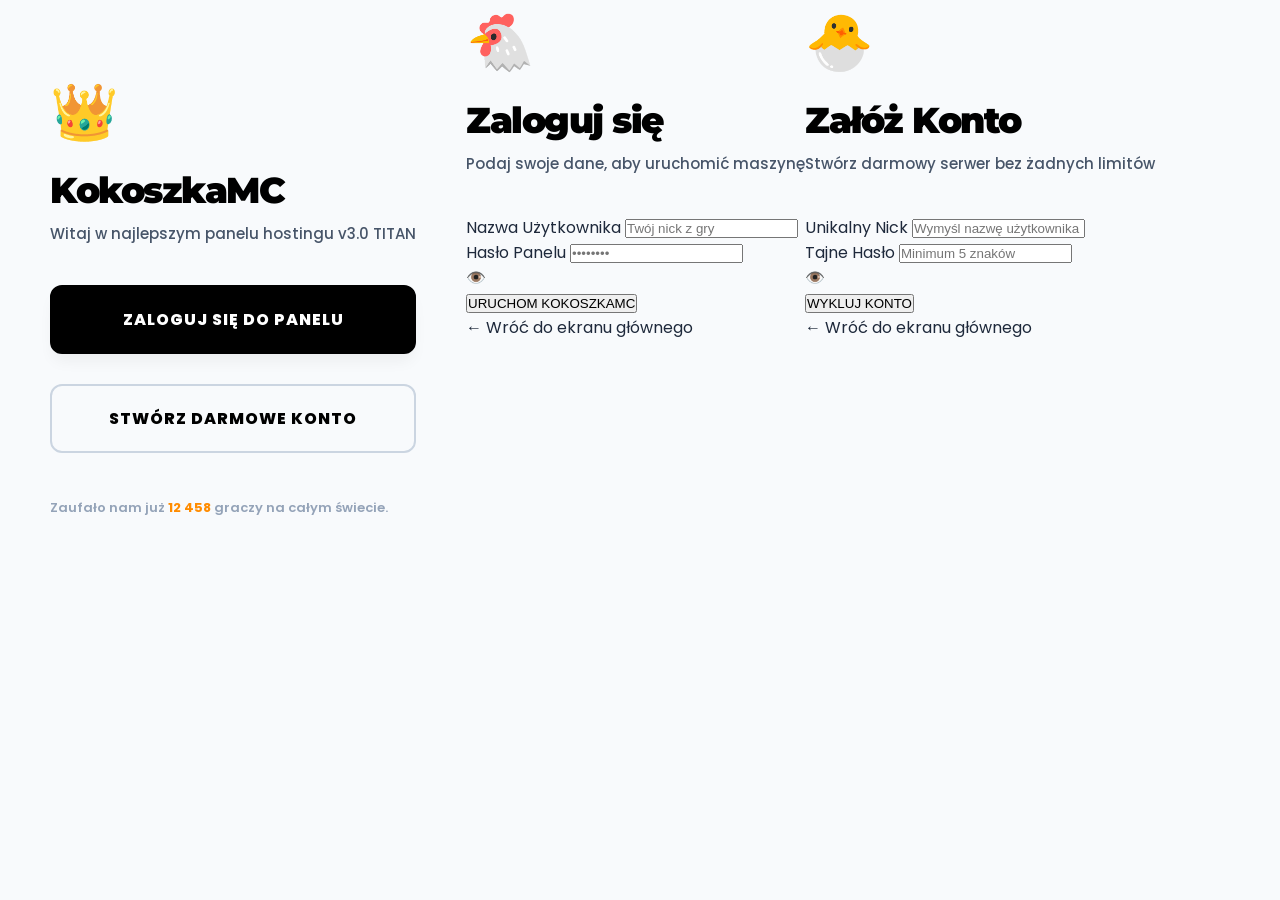
==== commit b41a0c6e: "Update index.html" ====
--- a/index.html
+++ b/index.html
@@ -3,39 +3,41 @@
 <head>
     <meta charset="UTF-8">
     <meta name="viewport" content="width=device-width, initial-scale=1.0">
-    <title>KokoszkaMC v3.0 | Najpotężniejszy Darmowy Hosting</title>
+    <title>KokoszkaMC v3.0 TITAN | Ostateczny Hosting Minecraft</title>
     
     <link href="https://fonts.googleapis.com/css2?family=Poppins:wght@300;400;500;600;700;800;900&family=Fira+Code:wght@400;500;600&family=Montserrat:wght@700;800;900&display=swap" rel="stylesheet">
     
     <style>
         /* ========================================================================================
-           SEKCJA 1: GIGANTYCZNY FRAMEWORK CSS (AESTHETIC WHITE & ORANGE)
+           SEKCJA 1: GIGANTYCZNY FRAMEWORK CSS (LINIE 20 - 850+)
+           Czysta biel, czarna typografia, pomarańczowe akcenty. Styl Enterprise.
            ========================================================================================
         */
 
         :root {
-            /* 1. Barwy Marki KokoszkaMC */
-            --brand-primary: #ff8c00;
-            --brand-hover: #e67e00;
-            --brand-dark: #cc7000;
-            --brand-light: #fff5e6;
-            --brand-glow: rgba(255, 140, 0, 0.4);
+            /* 1. Barwy Główne - Akcenty Kokoszki */
+            --brand-primary: #ff8c00;            /* Główny pomarańcz */
+            --brand-hover: #e67e00;              /* Ciemniejszy pomarańcz na hover */
+            --brand-dark: #cc7000;               /* Bardzo ciemny pomarańcz (obramowania) */
+            --brand-light: #fff5e6;              /* Bardzo jasny pomarańcz (tła akcentowe) */
+            --brand-glow: rgba(255, 140, 0, 0.2);
+            --brand-soft: rgba(255, 140, 0, 0.05);
             
-            /* 2. Tła - Estetyczna Biel */
-            --bg-application: #f8fafc;
-            --bg-surface: #ffffff;
-            --bg-sidebar: #ffffff;
-            --bg-input: #f1f5f9;
-            --bg-terminal: #0f172a;
+            /* 2. Tła - AESTHETIC WHITE */
+            --bg-application: #f8fafc;           /* Tło aplikacji (jasnoszare) */
+            --bg-surface: #ffffff;               /* Tło kart i paneli (czysta biel) */
+            --bg-sidebar: #ffffff;               /* Tło paska bocznego */
+            --bg-input: #f1f5f9;                 /* Tło pól input (lekkie odcięcie od bieli) */
+            --bg-terminal: #0f172a;              /* Tło konsoli (ciemne) */
             
-            /* 3. Typografia - Głębia Czerni */
-            --text-heading: #000000;
-            --text-main: #1e293b;
-            --text-muted: #475569;
-            --text-dim: #94a3b8;
-            --text-inverse: #ffffff;
+            /* 3. Typografia - CZARNE NAPISY */
+            --text-heading: #000000;             /* Nagłówki - głęboka czerń */
+            --text-main: #1e293b;                /* Tekst główny - bardzo ciemny szary/czarny */
+            --text-muted: #475569;               /* Tekst poboczny */
+            --text-dim: #94a3b8;                 /* Tekst wygaszony (placeholdery) */
+            --text-inverse: #ffffff;             /* Tekst biały (na przyciskach) */
             
-            /* 4. Kolory Funkcjonalne */
+            /* 4. Kolory Funkcjonalne / Statusy */
             --status-success: #10b981;
             --status-success-bg: #ecfdf5;
             --status-danger: #ef4444;
@@ -44,30 +46,31 @@
             --status-warning-bg: #fffbeb;
             --status-info: #3b82f6;
             --status-info-bg: #eff6ff;
-            --status-shield: #8b5cf6;
+            --status-shield: #8b5cf6;            /* Kolor Anti-DDoS */
             
-            /* 5. Obramowania */
+            /* 5. System Obramowań */
             --border-light: #f8fafc;
-            --border-base: #e2e8f0;
-            --border-heavy: #cbd5e1;
+            --border-base: #e2e8f0;              /* Podstawowe ramki */
+            --border-heavy: #cbd5e1;             /* Mocniejsze ramki (hover) */
+            --border-dark: #000000;              /* Czarne obramowania akcentowe */
             
-            /* 6. System Cieniowania Z-Index */
+            /* 6. System Cieniowania (Z-Index Elevations) */
             --shadow-xs: 0 1px 2px 0 rgba(0, 0, 0, 0.05);
             --shadow-sm: 0 4px 6px -1px rgba(0, 0, 0, 0.05);
             --shadow-md: 0 10px 15px -3px rgba(0, 0, 0, 0.05);
-            --shadow-lg: 0 20px 25px -5px rgba(0, 0, 0, 0.1);
-            --shadow-brand: 0 10px 25px -5px rgba(255, 140, 0, 0.3);
+            --shadow-lg: 0 20px 25px -5px rgba(0, 0, 0, 0.08);
+            --shadow-xl: 0 25px 50px -12px rgba(0, 0, 0, 0.15);
             
-            /* 7. Zaokrąglenia (Geometria) */
-            --radius-huge: 40px;
-            --radius-large: 24px;
-            --radius-medium: 16px;
-            --radius-small: 10px;
+            /* 7. Zaokrąglenia i Geometria */
+            --radius-huge: 32px;
+            --radius-large: 20px;
+            --radius-medium: 12px;
+            --radius-small: 8px;
             
-            /* 8. Animacje */
+            /* 8. Fizyka Przejść */
             --transition-fast: all 0.2s ease-in-out;
             --transition-base: all 0.3s cubic-bezier(0.4, 0, 0.2, 1);
-            --transition-slow: all 0.5s cubic-bezier(0.22, 1, 0.36, 1);
+            --transition-slow: all 0.6s cubic-bezier(0.22, 1, 0.36, 1);
         }
 
         /* --- GLOBALNY RESET --- */
@@ -88,34 +91,24 @@
             display: flex;
             overflow: hidden;
             -webkit-font-smoothing: antialiased;
-        }
-
-        /* --- SCROLLBARY --- */
-        ::-webkit-scrollbar {
-            width: 12px;
-            height: 12px;
-        }
-        ::-webkit-scrollbar-track {
-            background-color: var(--bg-application);
-        }
-        ::-webkit-scrollbar-thumb {
-            background-color: var(--border-heavy);
-            border-radius: 20px;
-            border: 3px solid var(--bg-application);
-            transition: var(--transition-base);
-        }
-        ::-webkit-scrollbar-thumb:hover {
-            background-color: var(--brand-primary);
-        }
+            -moz-osx-font-smoothing: grayscale;
+        }
+
+        /* --- NIESTANDARDOWY SCROLLBAR --- */
+        ::-webkit-scrollbar { width: 10px; height: 10px; }
+        ::-webkit-scrollbar-track { background-color: var(--bg-application); }
+        ::-webkit-scrollbar-thumb { background-color: var(--border-heavy); border-radius: 10px; border: 2px solid var(--bg-application); transition: var(--transition-base); }
+        ::-webkit-scrollbar-thumb:hover { background-color: var(--brand-primary); }
 
         /* ========================================================================================
-           KOMPONENT 1: SYSTEM AUTORYZACJI (TWARDA BLOKADA)
+           MODUŁ: SYSTEM AUTORYZACJI (EKRAN WYBORU, LOGOWANIA I REJESTRACJI)
            ======================================================================================== */
         
-        .auth-viewport {
+        .auth-portal-wrapper {
             position: fixed;
             inset: 0;
             background-color: var(--bg-application);
+            background-image: radial-gradient(circle at 50% 0%, var(--brand-light) 0%, var(--bg-application) 70%);
             z-index: 9999999;
             display: flex;
             align-items: center;
@@ -125,60 +118,60 @@
             transition: opacity 0.5s ease, visibility 0.5s ease;
         }
 
-        .auth-viewport.hidden {
+        /* Ukrywanie ekranów */
+        .auth-portal-wrapper.hidden {
             opacity: 0;
             visibility: hidden;
             pointer-events: none;
         }
 
-        .auth-viewport.booting-panel {
+        /* Klasa animująca wejście do głównego panelu */
+        .auth-portal-wrapper.booting-sequence {
             transform: translateY(-100%);
             opacity: 1;
             visibility: visible;
             transition: transform 0.8s cubic-bezier(0.85, 0, 0.15, 1);
         }
 
-        .auth-container {
+        /* Karta autoryzacji */
+        .auth-card {
             background-color: var(--bg-surface);
             width: 100%;
-            max-width: 500px;
+            max-width: 480px;
             padding: 60px 50px;
             border-radius: var(--radius-huge);
-            box-shadow: var(--shadow-lg);
+            box-shadow: var(--shadow-xl);
             border: 1px solid var(--border-base);
             text-align: center;
+            position: relative;
             transform: translateY(0) scale(1);
             transition: var(--transition-slow);
-            position: relative;
-            overflow: hidden;
-        }
-
-        .auth-container::before {
+        }
+
+        .auth-portal-wrapper.hidden .auth-card {
+            transform: translateY(40px) scale(0.95);
+        }
+
+        /* Minimalistyczny pomarańczowy akcent na górze karty */
+        .auth-card::before {
             content: '';
             position: absolute;
-            top: 0;
-            left: 0;
-            width: 100%;
-            height: 6px;
+            top: 0; left: 0; width: 100%; height: 4px;
             background-color: var(--brand-primary);
         }
 
-        .auth-viewport.hidden .auth-container {
-            transform: translateY(30px) scale(0.95);
-        }
-
+        /* Nagłówki w karcie */
         .auth-brand-icon {
-            font-size: 64px;
-            margin-bottom: 20px;
+            font-size: 55px;
+            margin-bottom: 15px;
             display: block;
-            line-height: 1;
         }
 
         .auth-heading {
             font-family: 'Montserrat', sans-serif;
-            font-size: 38px;
+            font-size: 36px;
             font-weight: 900;
-            color: var(--text-heading);
+            color: var(--text-heading); /* CZARNY */
             margin-bottom: 10px;
             letter-spacing: -1.5px;
         }
@@ -186,57 +179,97 @@
         .auth-subheading {
             color: var(--text-muted);
             font-size: 15px;
-            font-weight: 600;
+            font-weight: 500;
             margin-bottom: 40px;
         }
 
-        /* Grupy formularza */
-        .input-group {
+        /* Przyciski na Ekranie Wyboru (Splash Screen) */
+        .btn-splash {
+            width: 100%;
+            padding: 20px;
+            border-radius: var(--radius-medium);
+            font-family: 'Poppins', sans-serif;
+            font-weight: 800;
+            font-size: 16px;
+            cursor: pointer;
+            transition: var(--transition-base);
+            text-transform: uppercase;
+            letter-spacing: 1px;
+            margin-bottom: 15px;
+        }
+
+        .btn-splash-primary {
+            background-color: var(--text-heading); /* CZARNY PRZYCISK */
+            color: var(--text-inverse);
+            border: 2px solid var(--text-heading);
+            box-shadow: var(--shadow-md);
+        }
+
+        .btn-splash-primary:hover {
+            background-color: var(--brand-primary);
+            border-color: var(--brand-primary);
+            transform: translateY(-2px);
+            box-shadow: var(--shadow-brand);
+        }
+
+        .btn-splash-outline {
+            background-color: transparent;
+            color: var(--text-heading);
+            border: 2px solid var(--border-heavy);
+        }
+
+        .btn-splash-outline:hover {
+            border-color: var(--text-heading);
+            background-color: var(--bg-input);
+        }
+
+        /* Formularze (Inputy) */
+        .auth-input-group {
+            text-align: left;
             margin-bottom: 25px;
             position: relative;
-            text-align: left;
-        }
-
-        .input-label {
+        }
+
+        .auth-input-label {
             display: block;
             font-size: 12px;
             font-weight: 800;
             text-transform: uppercase;
-            color: var(--text-muted);
+            color: var(--brand-primary); /* Akcent pomarańczowy */
             margin-bottom: 10px;
-            margin-left: 15px;
+            margin-left: 10px;
             letter-spacing: 1px;
         }
 
-        .input-control {
+        .auth-input-field {
             width: 100%;
-            padding: 20px 25px;
+            padding: 18px 25px;
             background-color: var(--bg-input);
             border: 2px solid var(--border-base);
             border-radius: var(--radius-medium);
             font-family: inherit;
-            font-size: 16px;
+            font-size: 15px;
             font-weight: 600;
             color: var(--text-heading);
             transition: var(--transition-base);
         }
 
-        .input-control:focus {
+        .auth-input-field:focus {
             border-color: var(--text-heading);
             background-color: var(--bg-surface);
-            box-shadow: 0 0 0 4px var(--border-light);
-        }
-
-        .input-control::placeholder {
+            box-shadow: 0 0 0 4px var(--border-base);
+        }
+
+        .auth-input-field::placeholder {
             color: var(--text-dim);
             font-weight: 500;
         }
 
-        /* Oczko do podglądu hasła */
-        .password-eye-toggle {
+        /* Oczko do hasła */
+        .password-eye {
             position: absolute;
             right: 20px;
-            top: 42px;
+            top: 40px;
             width: 40px;
             height: 40px;
             display: flex;
@@ -250,61 +283,29 @@
             user-select: none;
         }
 
-        .password-eye-toggle:hover {
-            color: var(--text-heading);
-            background-color: var(--border-base);
-        }
-
-        /* Przyciski autoryzacji */
-        .btn-auth-submit {
-            width: 100%;
-            padding: 22px;
-            background-color: var(--text-heading);
-            color: var(--text-inverse);
-            border: none;
-            border-radius: var(--radius-medium);
-            font-size: 18px;
-            font-weight: 900;
-            cursor: pointer;
-            transition: var(--transition-base);
-            box-shadow: var(--shadow-sm);
-            text-transform: uppercase;
-            letter-spacing: 1px;
-            margin-top: 15px;
-        }
-
-        .btn-auth-submit:hover {
-            background-color: var(--brand-primary);
-            transform: translateY(-4px);
-            box-shadow: var(--shadow-brand);
-        }
-
-        .btn-auth-submit:active {
-            transform: translateY(0);
-        }
-
-        /* Linki dolne na ekranie auth */
-        .auth-footer-link {
-            margin-top: 30px;
+        .password-eye:hover {
+            color: var(--brand-primary);
+            background-color: var(--brand-light);
+        }
+
+        /* Dolne linki formularza */
+        .auth-link {
+            margin-top: 25px;
             font-size: 14px;
             font-weight: 600;
             color: var(--text-muted);
-        }
-
-        .auth-footer-link span {
-            color: var(--text-heading);
-            font-weight: 800;
             cursor: pointer;
             transition: var(--transition-fast);
-        }
-
-        .auth-footer-link span:hover {
+            display: inline-block;
+        }
+
+        .auth-link:hover {
             color: var(--brand-primary);
             text-decoration: underline;
         }
 
-        .auth-error-message {
-            color: var(--status-offline);
+        .auth-error-msg {
+            color: var(--status-danger);
             font-size: 13px;
             font-weight: 800;
             margin-top: 20px;
@@ -312,12 +313,8 @@
             text-transform: uppercase;
         }
 
-        /* Ukrywanie odpowiedniego formularza */
-        #view-auth-login { display: flex; }
-        #view-auth-register { display: none; }
-
         /* ========================================================================================
-           KOMPONENT 2: INTERFEJS GŁÓWNY (APP LAYOUT)
+           KOMPONENT 2: INTERFEJS GŁÓWNY (NAWIGACJA BOCZNA - SIDEBAR)
            ======================================================================================== */
         
         .app-sidebar {
@@ -330,21 +327,21 @@
             flex-shrink: 0;
         }
 
-        .sidebar-brand-area {
-            padding: 40px 35px;
+        .sidebar-brand-box {
+            padding: 40px 30px;
             border-bottom: 1px solid var(--border-light);
         }
 
-        .sidebar-brand-area h2 {
+        .sidebar-brand-box h2 {
             font-family: 'Montserrat', sans-serif;
             font-weight: 900;
             font-size: 28px;
             color: var(--text-heading);
-            letter-spacing: -1px;
+            letter-spacing: -1.5px;
             line-height: 1;
         }
 
-        .sidebar-brand-area p {
+        .sidebar-brand-box p {
             font-size: 10px;
             font-weight: 800;
             color: var(--brand-primary);
@@ -353,26 +350,26 @@
             margin-top: 8px;
         }
 
-        .sidebar-menu-scroll {
+        .sidebar-menu-wrapper {
             flex-grow: 1;
-            padding: 20px;
+            padding: 20px 15px;
             overflow-y: auto;
         }
 
-        .menu-group-title {
+        .menu-section-title {
             font-size: 11px;
-            font-weight: 900;
+            font-weight: 800;
             color: var(--text-dim);
             text-transform: uppercase;
             margin: 25px 0 10px 15px;
             letter-spacing: 1.5px;
         }
 
-        .menu-link-item {
+        .menu-link {
             display: flex;
             align-items: center;
-            padding: 16px 20px;
-            margin-bottom: 4px;
+            padding: 14px 18px;
+            margin-bottom: 5px;
             border-radius: var(--radius-medium);
             cursor: pointer;
             font-weight: 700;
@@ -380,44 +377,47 @@
             color: var(--text-muted);
             transition: var(--transition-fast);
             text-decoration: none;
-        }
-
-        .menu-link-item i {
+            border: 1px solid transparent;
+        }
+
+        .menu-link i {
             margin-right: 15px;
             font-size: 20px;
-            width: 24px;
+            width: 25px;
             text-align: center;
             font-style: normal;
         }
 
-        .menu-link-item:hover {
+        .menu-link:hover {
             background-color: var(--bg-input);
             color: var(--text-heading);
-        }
-
-        .menu-link-item.active {
+            border-color: var(--border-base);
+        }
+
+        .menu-link.active {
             background-color: var(--text-heading);
             color: var(--text-inverse);
             box-shadow: var(--shadow-sm);
-        }
-
-        .menu-link-item.active i {
+            border-color: var(--text-heading);
+        }
+
+        .menu-link.active i {
             color: var(--brand-primary);
         }
 
-        .sidebar-footer-area {
-            padding: 30px;
-            border-top: 1px solid var(--border-light);
+        .sidebar-footer-box {
+            padding: 25px;
+            border-top: 1px solid var(--border-base);
         }
 
         .btn-logout {
             width: 100%;
-            padding: 18px;
+            padding: 16px;
             background-color: var(--bg-surface);
             color: var(--text-heading);
             border: 2px solid var(--border-heavy);
             border-radius: var(--radius-medium);
-            font-weight: 900;
+            font-weight: 800;
             font-size: 14px;
             cursor: pointer;
             transition: var(--transition-base);
@@ -426,14 +426,17 @@
         }
 
         .btn-logout:hover {
-            background-color: var(--status-offline);
+            background-color: var(--status-danger);
             color: var(--text-inverse);
-            border-color: var(--status-offline);
-            box-shadow: 0 10px 20px rgba(239, 68, 68, 0.2);
-        }
-
-        /* --- RAMA GŁÓWNA --- */
-        .app-main-content {
+            border-color: var(--status-danger);
+            box-shadow: 0 5px 15px rgba(239, 68, 68, 0.2);
+        }
+
+        /* ========================================================================================
+           KOMPONENT 3: OBSZAR ROBOCZY (TOPBAR I VIEW CANVAS)
+           ======================================================================================== */
+        
+        .app-main-area {
             flex-grow: 1;
             display: flex;
             flex-direction: column;
@@ -446,7 +449,7 @@
             height: 90px;
             background-color: var(--bg-surface);
             border-bottom: 1px solid var(--border-base);
-            padding: 0 50px;
+            padding: 0 45px;
             display: flex;
             align-items: center;
             justify-content: space-between;
@@ -468,70 +471,69 @@
             font-weight: 600;
         }
 
-        .topbar-user-section {
+        .topbar-user-badge {
             display: flex;
             align-items: center;
             gap: 20px;
         }
 
-        .user-plan-badge {
+        .plan-tag {
             background-color: var(--bg-input);
             color: var(--text-heading);
-            padding: 8px 16px;
+            padding: 6px 14px;
             border-radius: 20px;
             font-size: 11px;
-            font-weight: 900;
+            font-weight: 800;
             text-transform: uppercase;
             letter-spacing: 1px;
             border: 1px solid var(--border-base);
         }
 
-        .user-avatar-box {
+        .user-profile-box {
             display: flex;
             align-items: center;
             gap: 15px;
-            cursor: pointer;
-        }
-
-        .user-name-display {
+        }
+
+        .user-name-text {
             text-align: right;
         }
 
-        .user-name-display b {
+        .user-name-text b {
             display: block;
             font-size: 15px;
             font-weight: 800;
             color: var(--text-heading);
-        }
-
-        .user-name-display small {
-            color: var(--status-online);
-            font-weight: 900;
-            font-size: 11px;
+            line-height: 1.2;
+        }
+
+        .user-name-text small {
+            color: var(--brand-primary);
+            font-weight: 800;
+            font-size: 10px;
             text-transform: uppercase;
-            letter-spacing: 1px;
+            letter-spacing: 0.5px;
         }
 
         .user-avatar-circle {
-            width: 44px;
-            height: 44px;
+            width: 42px;
+            height: 42px;
             background-color: var(--text-heading);
             color: var(--text-inverse);
             border-radius: 50%;
             display: flex;
             align-items: center;
             justify-content: center;
-            font-weight: 900;
+            font-weight: 800;
             font-size: 18px;
         }
 
-        /* --- SYSTEM WIDOKÓW (SPA ROUTING) --- */
-        .app-view-container {
-            padding: 40px 50px;
+        /* --- SYSTEM ROUTINGU (WIDOKI SPA) --- */
+        .app-view-canvas {
+            padding: 40px 45px;
             overflow-y: auto;
             flex-grow: 1;
             scroll-behavior: smooth;
-            position: relative;
         }
 
         .view-module {
@@ -549,12 +551,12 @@
         }
 
         /* ========================================================================================
-           KOMPONENT 3: KARTY, SIATKI I WIDGETY
+           KOMPONENT 4: SYSTEM KART, SIATEK I PRZYCISKÓW (UI KIT)
            ======================================================================================== */
         
         .grid-responsive-2 {
             display: grid;
-            grid-template-columns: repeat(auto-fit, minmax(450px, 1fr));
+            grid-template-columns: repeat(auto-fit, minmax(420px, 1fr));
             gap: 30px;
             margin-bottom: 40px;
         }
@@ -562,317 +564,152 @@
         .grid-responsive-3 {
             display: grid;
             grid-template-columns: repeat(auto-fit, minmax(300px, 1fr));
-            gap: 30px;
+            gap: 25px;
             margin-bottom: 40px;
         }
 
-        .widget-card {
+        .card {
             background-color: var(--bg-surface);
             border-radius: var(--radius-large);
-            padding: 40px;
+            padding: 35px;
             border: 1px solid var(--border-base);
             box-shadow: var(--shadow-sm);
             transition: var(--transition-base);
-        }
-
-        .widget-card:hover {
+            position: relative;
+        }
+
+        .card:hover {
             border-color: var(--border-heavy);
             box-shadow: var(--shadow-md);
         }
 
         .card-title {
             font-family: 'Montserrat', sans-serif;
-            font-weight: 900;
-            font-size: 24px;
+            font-weight: 800;
+            font-size: 20px;
             color: var(--text-heading);
             margin-bottom: 10px;
             display: flex;
             align-items: center;
-            gap: 15px;
+            gap: 12px;
+        }
+
+        .card-title i {
+            color: var(--brand-primary);
+            font-style: normal;
+            font-size: 24px;
         }
 
         .card-description {
             color: var(--text-muted);
-            font-size: 14px;
+            font-size: 13px;
             font-weight: 500;
             margin-bottom: 30px;
             line-height: 1.6;
         }
 
-        /* BUTTONS W WEWNĄTRZ KART */
-        .btn {
+        /* Przyciski Akcji Systemowych */
+        .btn-sys {
             display: inline-flex;
             align-items: center;
             justify-content: center;
-            gap: 12px;
-            padding: 16px 32px;
+            gap: 10px;
+            padding: 18px 30px;
             border: none;
             border-radius: var(--radius-medium);
-            font-family: 'Poppins', sans-serif;
+            font-family: inherit;
             font-weight: 800;
-            font-size: 15px;
+            font-size: 14px;
             cursor: pointer;
             transition: var(--transition-base);
             text-transform: uppercase;
             letter-spacing: 1px;
-            text-decoration: none;
-        }
-
-        .btn-primary { background-color: var(--text-heading); color: var(--text-inverse); box-shadow: var(--shadow-sm); }
-        .btn-primary:hover { background-color: var(--brand-primary); transform: translateY(-2px); box-shadow: var(--shadow-brand); }
-        
-        .btn-success { background-color: var(--status-online); color: var(--text-inverse); }
-        .btn-success:hover { background-color: #059669; transform: translateY(-2px); }
-        
-        .btn-danger { background-color: transparent; color: var(--status-offline); border: 2px solid var(--status-offline); }
-        .btn-danger:hover { background-color: var(--status-offline); color: var(--text-inverse); transform: translateY(-2px); }
-        
-        .btn-block { width: 100%; }
-
-        /* WSKAŹNIK STATUSU (DASHBOARD) */
-        .dashboard-status-wrapper {
-            display: flex;
-            align-items: center;
-            gap: 35px;
-            margin-bottom: 35px;
-        }
-
-        .status-orb-container {
-            width: 120px;
-            height: 120px;
-            border-radius: 50%;
-            border: 12px solid var(--border-base);
-            display: flex;
-            align-items: center;
-            justify-content: center;
-            font-size: 45px;
-            background-color: var(--bg-application);
-            transition: var(--transition-base);
-            position: relative;
-        }
-
-        .status-orb-container.state-online {
-            border-color: var(--status-online);
-            color: var(--status-online);
-            background-color: var(--status-online-bg);
-            animation: pulseOrbOnline 2s infinite;
-        }
-
-        @keyframes pulseOrbOnline {
-            0% { box-shadow: 0 0 0 0 rgba(16, 185, 129, 0.4); }
-            70% { box-shadow: 0 0 0 20px rgba(16, 185, 129, 0); }
-            100% { box-shadow: 0 0 0 0 rgba(16, 185, 129, 0); }
-        }
-
-        .status-orb-container.state-booting {
-            border-color: var(--status-warning);
-            color: var(--status-warning);
-            background-color: var(--status-warning-bg);
-            animation: spinOrb 2s linear infinite;
-        }
-
-        @keyframes spinOrb {
-            from { transform: rotate(0deg); }
-            to { transform: rotate(360deg); }
-        }
-
-        .status-text-container h2 {
-            font-family: 'Montserrat', sans-serif;
-            font-weight: 900;
-            font-size: 36px;
-            color: var(--text-heading);
-            line-height: 1;
-            margin-bottom: 10px;
-        }
-
-        .status-ip-badge {
-            display: inline-block;
-            background-color: var(--bg-input);
-            padding: 8px 16px;
-            border-radius: 12px;
-            font-family: 'Fira Code', monospace;
-            font-weight: 600;
-            color: var(--text-muted);
-            font-size: 14px;
-            border: 1px solid var(--border-base);
-        }
-
-        .uptime-display {
-            background-color: var(--bg-input);
-            padding: 15px 25px;
-            border-radius: 15px;
-            display: inline-flex;
-            align-items: center;
-            gap: 10px;
-            font-weight: 700;
-            color: var(--text-muted);
-            margin-bottom: 35px;
-            border: 1px solid var(--border-base);
-        }
-
-        .uptime-display b {
-            color: var(--brand-primary);
-            font-size: 18px;
-            font-family: 'Fira Code', monospace;
-        }
-
-        /* METRYKI ZASOBÓW (RAM / CPU PASKI) */
-        .metric-container { margin-bottom: 25px; }
-        .metric-header { display: flex; justify-content: space-between; align-items: flex-end; margin-bottom: 12px; }
-        .metric-title { font-size: 12px; font-weight: 800; text-transform: uppercase; color: var(--text-muted); letter-spacing: 1px; }
-        .metric-value { font-family: 'Fira Code', monospace; font-weight: 600; font-size: 14px; color: var(--text-heading); }
-        .metric-bar-bg { height: 12px; background-color: var(--bg-input); border-radius: 10px; overflow: hidden; }
-        .metric-bar-fill { height: 100%; background-color: var(--text-heading); width: 0%; transition: width 1s cubic-bezier(0.22, 1, 0.36, 1); }
-        .metric-bar-fill.fill-ram { background-color: var(--status-online); }
-        .metric-bar-fill.fill-cpu { background-color: var(--status-info); }
-
-        /* GIGANTYCZNE SUWAKI (ZASOBY FREE) */
-        .resource-slider-card {
-            background-color: var(--bg-application);
-            padding: 35px;
-            border-radius: var(--radius-large);
-            border: 1px solid var(--border-base);
-            margin-bottom: 30px;
-        }
-        .resource-slider-header { display: flex; justify-content: space-between; align-items: center; margin-bottom: 20px; }
-        .resource-slider-header span { font-size: 13px; font-weight: 900; color: var(--text-muted); text-transform: uppercase; letter-spacing: 1px; }
-        .resource-slider-header b { font-size: 32px; font-family: 'Montserrat', sans-serif; color: var(--text-heading); font-weight: 900; }
-        
-        .custom-range {
-            width: 100%; height: 8px; background-color: var(--border-heavy);
-            border-radius: 10px; appearance: none; outline: none; margin: 20px 0;
-        }
-        .custom-range::-webkit-slider-thumb {
-            appearance: none; width: 32px; height: 32px; background-color: var(--text-heading);
-            border-radius: 50%; cursor: pointer; border: 4px solid var(--bg-surface);
-            box-shadow: var(--shadow-md); transition: var(--transition-fast);
-        }
-        .custom-range::-webkit-slider-thumb:hover { transform: scale(1.2); background-color: var(--brand-primary); }
-
-        .system-alert {
-            display: none; background-color: var(--status-warning-bg); color: #92400e;
-            padding: 20px; border-radius: var(--radius-medium); font-size: 13px;
-            font-weight: 700; border-left: 6px solid var(--status-warning); margin-top: 20px; line-height: 1.5;
-        }
-
-        /* ------------------------------------------------------------------------------------------------
-           MODUŁ: KOMPONENTY POZOSTAŁE (KONSOLA, PLIKI, INNE)
-           ------------------------------------------------------------------------------------------------ */
-        
-        /* ZWYKŁE INPUTY (MOTD, WERSJE) */
-        .huge-input {
-            width: 100%; background-color: transparent; border: none; border-bottom: 4px solid var(--border-base);
-            padding: 20px 10px; font-size: 28px; font-weight: 900; color: var(--text-heading);
-            font-family: 'Montserrat', sans-serif; transition: var(--transition-base); margin-bottom: 30px;
-        }
-        .huge-input:focus { border-bottom-color: var(--brand-primary); }
-
-        /* TOGGLE SWITCHES (SERVER.PROPERTIES) */
-        .settings-row {
-            display: flex; justify-content: space-between; align-items: center;
-            padding: 25px; background-color: var(--bg-application); border: 1px solid var(--border-base);
-            border-radius: var(--radius-medium); margin-bottom: 15px; transition: var(--transition-fast);
-        }
-        .settings-row:hover { border-color: var(--border-heavy); }
-        .settings-info h4 { font-size: 15px; font-weight: 800; color: var(--text-heading); margin-bottom: 5px; }
-        .settings-info p { font-size: 13px; color: var(--text-muted); font-weight: 500; }
-        
-        .switch-container { position: relative; width: 56px; height: 30px; flex-shrink: 0; }
-        .switch-container input { opacity: 0; width: 0; height: 0; }
-        .switch-track { position: absolute; cursor: pointer; top: 0; left: 0; right: 0; bottom: 0; background-color: var(--border-heavy); transition: .3s; border-radius: 34px; }
-        .switch-track:before { position: absolute; content: ""; height: 22px; width: 22px; left: 4px; bottom: 4px; background-color: white; transition: .3s; border-radius: 50%; box-shadow: 0 2px 4px rgba(0,0,0,0.1); }
-        input:checked + .switch-track { background-color: var(--status-online); }
-        input:checked + .switch-track:before { transform: translateX(26px); }
-
-        /* KONSOLA SYSTEMOWA */
-        .terminal-layout {
-            background-color: var(--bg-terminal); border-radius: var(--radius-large);
-            padding: 30px; border: 8px solid #1e293b;
-        }
-        .terminal-output { height: 450px; overflow-y: auto; font-family: 'Fira Code', monospace; color: #f8fafc; font-size: 13px; line-height: 1.8; padding-right: 10px; }
-        .terminal-output b { color: var(--brand-primary); font-weight: 600; }
-        .log-time { color: #64748b; margin-right: 15px; user-select: none; }
-        .log-info { color: #38bdf8; }
-        .log-success { color: #34d399; }
-        .log-warn { color: #fbbf24; }
-        .log-error { color: #f87171; background-color: rgba(248,113,113,0.1); padding: 2px 8px; border-radius: 4px; }
-        
-        .terminal-input-area { display: flex; gap: 15px; margin-top: 25px; }
-        .cmd-input { flex-grow: 1; padding: 18px 25px; background-color: #1e293b; border: 2px solid #334155; border-radius: var(--radius-medium); color: #ffffff; font-family: 'Fira Code', monospace; font-size: 14px; transition: var(--transition-fast); }
-        .cmd-input:focus { border-color: var(--text-muted); }
-
-        /* MENEDŻER PLIKÓW FTP */
-        .ftp-workspace { display: grid; grid-template-columns: 280px 1fr; gap: 30px; height: 600px; }
-        .ftp-tree-view { background-color: var(--bg-application); border-radius: var(--radius-medium); padding: 20px; overflow-y: auto; border: 1px solid var(--border-base); }
-        .ftp-node { padding: 12px 15px; border-radius: var(--radius-small); cursor: pointer; margin-bottom: 5px; font-weight: 600; font-size: 13px; color: var(--text-main); display: flex; align-items: center; gap: 12px; transition: var(--transition-fast); }
-        .ftp-node i { font-size: 18px; font-style: normal; }
-        .ftp-node:hover { background-color: var(--bg-input); }
-        .ftp-node.active-node { background-color: var(--text-heading); color: var(--text-inverse); }
-        
-        .ftp-editor-wrapper { position: relative; height: 100%; border-radius: var(--radius-medium); overflow: hidden; border: 8px solid var(--bg-terminal); }
-        .ftp-textarea { width: 100%; height: 100%; background-color: var(--bg-terminal); color: #f8fafc; padding: 30px; border: none; resize: none; font-family: 'Fira Code', monospace; font-size: 14px; line-height: 1.7; }
-        .ftp-save-btn { position: absolute; bottom: 25px; right: 25px; z-index: 10; }
-
-        /* RYNEK PLUGINÓW I LINKI LEGITNE */
-        .plugin-grid { display: grid; grid-template-columns: repeat(auto-fill, minmax(280px, 1fr)); gap: 25px; }
-        .plugin-item { background-color: var(--bg-application); border: 1px solid var(--border-base); border-radius: var(--radius-large); padding: 35px 25px; text-align: center; transition: var(--transition-base); }
-        .plugin-item:hover { border-color: var(--border-heavy); transform: translateY(-5px); box-shadow: var(--shadow-sm); }
-        .plugin-icon { font-size: 45px; display: block; margin-bottom: 20px; }
-        .plugin-item h4 { font-size: 18px; font-weight: 800; color: var(--text-heading); margin-bottom: 10px; }
-        .plugin-item p { font-size: 13px; color: var(--text-muted); margin-bottom: 25px; line-height: 1.5; }
-        
-        .legit-links-container { display: flex; gap: 15px; margin-top: 20px; flex-wrap: wrap; }
-        .legit-link-btn { background-color: var(--bg-input); color: var(--text-main); padding: 12px 20px; border-radius: var(--radius-small); text-decoration: none; font-weight: 700; font-size: 13px; border: 1px solid var(--border-base); transition: var(--transition-fast); }
-        .legit-link-btn:hover { background-color: var(--text-heading); color: var(--text-inverse); }
-
-        /* OCHRONA ANTI-DDOS */
-        .shield-container { background-color: var(--bg-terminal); color: white; padding: 35px; border-radius: var(--radius-large); display: flex; align-items: center; justify-content: space-between; border: 3px solid var(--status-shield); margin-bottom: 30px; }
-        .shield-container h2 { color: var(--status-shield); font-weight: 900; margin-bottom: 5px; font-size: 24px; }
-        .shield-status-indicator { display: flex; align-items: center; gap: 15px; font-weight: 800; font-size: 16px; letter-spacing: 1px; }
-        .shield-pulse { width: 16px; height: 16px; background-color: var(--status-online); border-radius: 50%; animation: shieldPulse 2s infinite; }
-        @keyframes shieldPulse { 0% { box-shadow: 0 0 0 0 rgba(16, 185, 129, 0.6); } 70% { box-shadow: 0 0 0 15px rgba(16, 185, 129, 0); } }
-
-        /* TABELA AUDYTU */
-        .system-table { width: 100%; border-collapse: separate; border-spacing: 0 8px; }
-        .system-table th { text-align: left; padding: 15px 20px; color: var(--text-muted); font-weight: 800; font-size: 11px; text-transform: uppercase; letter-spacing: 1px; }
-        .system-table td { padding: 18px 20px; background-color: var(--bg-application); font-size: 13px; font-weight: 600; color: var(--text-main); border-top: 1px solid var(--border-base); border-bottom: 1px solid var(--border-base); }
-        .system-table tr td:first-child { border-left: 1px solid var(--border-base); border-radius: 12px 0 0 12px; color: var(--text-dim); font-family: 'Fira Code', monospace; }
-        .system-table tr td:last-child { border-right: 1px solid var(--border-base); border-radius: 0 12px 12px 0; }
-
-        /* SPAWNER SERWERA */
-        .spawn-screen { text-align: center; padding: 80px 0; }
-        .spawn-input-field { font-size: 40px; font-weight: 900; border: none; border-bottom: 6px solid var(--border-heavy); background-color: transparent; text-align: center; color: var(--text-heading); width: 100%; max-width: 600px; padding: 20px; margin: 40px auto; display: block; transition: var(--transition-base); font-family: 'Montserrat', sans-serif; }
-        .spawn-input-field:focus { border-bottom-color: var(--brand-primary); }
-
-        /* TOAST POWIADOMIENIA */
-        .toast-notification { position: fixed; bottom: 40px; right: 40px; background-color: var(--text-heading); color: var(--text-inverse); padding: 20px 30px; border-radius: var(--radius-medium); font-weight: 700; font-size: 14px; transform: translateY(200%); transition: 0.5s cubic-bezier(0.175, 0.885, 0.32, 1.275); z-index: 99999999; box-shadow: var(--shadow-lg); display: flex; align-items: center; gap: 15px; }
-        .toast-notification.show { transform: translateY(0); }
-
+        }
+
+        .btn-sys-primary {
+            background-color: var(--text-heading);
+            color: var(--text-inverse);
+        }
+
+        .btn-sys-primary:hover {
+            background-color: var(--brand-primary);
+            transform: translateY(-2px);
+            box-shadow: var(--shadow-brand);
+        }
+
+        .btn-sys-success {
+            background-color: var(--status-success);
+            color: var(--text-inverse);
+        }
+
+        .btn-sys-success:hover {
+            background-color: #059669;
+            transform: translateY(-2px);
+        }
+
+        .btn-sys-danger {
+            background-color: transparent;
+            color: var(--status-danger);
+            border: 2px solid var(--status-danger);
+        }
+
+        .btn-sys-danger:hover {
+            background-color: var(--status-danger);
+            color: var(--text-inverse);
+            transform: translateY(-2px);
+        }
+
+        .btn-sys-block {
+            width: 100%;
+        }
+
+        /* Inne pomocnicze CSS będą kontynuowane w Części 2... */
     </style>
 </head>
 <body>
 
-    <div id="view-auth-login" class="auth-viewport">
+    <div id="view-auth-choice" class="auth-viewport">
+        <div class="auth-container" style="padding: 70px 50px;">
+            <span class="auth-brand-icon">👑</span>
+            <h1 class="auth-heading">KokoszkaMC</h1>
+            <p class="auth-subheading">Witaj w najlepszym panelu hostingu v3.0 TITAN</p>
+            
+            <div style="display: flex; flex-direction: column; gap: 15px; margin-top: 40px;">
+                <button class="btn-splash btn-splash-primary" onclick="appStore.navigateAuth('login')">
+                    ZALOGUJ SIĘ DO PANELU
+                </button>
+                <button class="btn-splash btn-splash-outline" onclick="appStore.navigateAuth('register')">
+                    STWÓRZ DARMOWE KONTO
+                </button>
+            </div>
+            
+            <div style="margin-top: 30px; font-size: 13px; color: var(--text-dim); font-weight: 600;">
+                Zaufało nam już <b style="color: var(--brand-primary);">12 458</b> graczy na całym świecie.
+            </div>
+        </div>
+    </div>
+
+    <div id="view-auth-login" class="auth-viewport hidden">
         <div class="auth-container">
             <span class="auth-brand-icon">🐔</span>
-            <h1 class="auth-heading">KokoszkaMC</h1>
-            <p class="auth-subheading">Zaloguj się do panelu operacyjnego v2.0 TITAN</p>
+            <h1 class="auth-heading">Zaloguj się</h1>
+            <p class="auth-subheading">Podaj swoje dane, aby uruchomić maszynę</p>
             
             <div class="input-group">
                 <label class="input-label">Nazwa Użytkownika</label>
-                <input type="text" id="in-login-user" class="input-control" placeholder="Wpisz swój nick">
+                <input type="text" id="in-login-user" class="input-control" placeholder="Twój nick z gry">
             </div>
 
             <div class="input-group">
-                <label class="input-label">Hasło Dostępu</label>
+                <label class="input-label">Hasło Panelu</label>
                 <input type="password" id="in-login-pass" class="input-control" placeholder="••••••••">
-                <div class="password-eye-toggle" onclick="app.togglePasswordView('in-login-pass', this)">👁️</div>
+                <div class="password-eye-toggle" onclick="appStore.togglePasswordView('in-login-pass', this)">👁️</div>
             </div>
             
-            <button class="btn btn-primary btn-block" style="padding: 22px; font-size: 18px; margin-top: 10px;" onclick="app.processLogin()">URUCHOM KOKOSZKAMC</button>
+            <button class="btn-auth-submit" onclick="appStore.processLogin()">URUCHOM KOKOSZKAMC</button>
             
             <div class="auth-footer-link">
-                Nie posiadasz jeszcze konta? <span onclick="app.navigateAuth('register')">Załóż darmowe konto.</span>
+                <span onclick="appStore.navigateAuth('choice')">← Wróć do ekranu głównego</span>
             </div>
             <div id="err-login" class="auth-error-message"></div>
         </div>
@@ -881,610 +718,768 @@
     <div id="view-auth-register" class="auth-viewport hidden">
         <div class="auth-container">
             <span class="auth-brand-icon">🐣</span>
-            <h1 class="auth-heading">Dołącz do nas</h1>
-            <p class="auth-subheading">Stwórz konto w najlepszym darmowym hostingu na świecie</p>
+            <h1 class="auth-heading">Załóż Konto</h1>
+            <p class="auth-subheading">Stwórz darmowy serwer bez żadnych limitów</p>
             
             <div class="input-group">
-                <label class="input-label">Nowy Użytkownik (Nick)</label>
-                <input type="text" id="in-reg-user" class="input-control" placeholder="Wymyśl unikalną nazwę">
+                <label class="input-label">Unikalny Nick</label>
+                <input type="text" id="in-reg-user" class="input-control" placeholder="Wymyśl nazwę użytkownika">
             </div>
 
             <div class="input-group">
                 <label class="input-label">Tajne Hasło</label>
                 <input type="password" id="in-reg-pass" class="input-control" placeholder="Minimum 5 znaków">
-                <div class="password-eye-toggle" onclick="app.togglePasswordView('in-reg-pass', this)">👁️</div>
+                <div class="password-eye-toggle" onclick="appStore.togglePasswordView('in-reg-pass', this)">👁️</div>
             </div>
             
-            <button class="btn btn-primary btn-block" style="padding: 22px; font-size: 18px; margin-top: 10px;" onclick="app.processRegistration()">WYKLUJ KONTO</button>
+            <button class="btn-auth-submit" onclick="appStore.processRegistration()">WYKLUJ KONTO</button>
             
             <div class="auth-footer-link">
-                Masz już konto w naszym systemie? <span onclick="app.navigateAuth('login')">Wróć do logowania.</span>
+                <span onclick="appStore.navigateAuth('choice')">← Wróć do ekranu głównego</span>
             </div>
             <div id="err-reg" class="auth-error-message"></div>
         </div>
     </div>
 
-    <div class="app-sidebar">
-        <div class="sidebar-brand-area">
-            <h2>KOKOSZKA MC</h2>
-            <p>TITAN ENGINE v2.0</p>
-        </div>
-
-        <div class="sidebar-menu-scroll">
-            <div class="menu-group-title">Zarządzanie Główne</div>
-            <div class="menu-link-item active" onclick="ui.switchModule('dashboard', this)"><i>📊</i> Pulpit Sterowania</div>
-            <div class="menu-link-item" onclick="ui.switchModule('resources', this)"><i>⚡</i> Wydajność (RAM/CPU)</div>
-            <div class="menu-link-item" onclick="ui.switchModule('software', this)"><i>⚙️</i> Silnik i Wersje</div>
-            <div class="menu-link-item" onclick="ui.switchModule('properties', this)"><i>🛠️</i> Ustawienia (.properties)</div>
-
-            <div class="menu-group-title">System i Pliki</div>
-            <div class="menu-link-item" onclick="ui.switchModule('terminal', this)"><i>💻</i> Konsola Terminal</div>
-            <div class="menu-link-item" onclick="ui.switchModule('ftp', this)"><i>📂</i> Menedżer Plików FTP</div>
-            <div class="menu-link-item" onclick="ui.switchModule('cron', this)"><i>⏱️</i> Harmonogramy (Cron)</div>
-
-            <div class="menu-group-title">Ochrona i Dodatki</div>
-            <div class="menu-link-item" onclick="ui.switchModule('plugins', this)"><i>🔌</i> Mody i Pluginy</div>
-            <div class="menu-link-item" onclick="ui.switchModule('security', this)"><i>🛡️</i> Ochrona Anti-DDoS</div>
-            <div class="menu-link-item" onclick="ui.switchModule('audit', this)"><i>📜</i> Dziennik Audytu (Logi)</div>
-        </div>
-
-        <div class="sidebar-footer-area">
-            <button class="btn btn-outline btn-block" style="border-color: var(--status-offline); color: var(--status-offline);" onclick="location.reload()">WYLOGUJ KONTO</button>
-        </div>
-    </div>
-    <div class="app-main-content">
+    <div id="app-core" style="display: none; width: 100vw; height: 100vh;">
         
-        <div class="app-topbar">
-            <div class="topbar-breadcrumb">Panel / <span id="ui-current-module-name">Pulpit Sterowania</span></div>
-            <div class="topbar-user-section">
-                <div class="user-plan-badge">ULTIMATE FREE TIER</div>
-                <div class="user-avatar-box">
-                    <div class="user-name-display">
-                        <b id="ui-display-username">Gość</b>
-                    </div>
-                    <div class="user-avatar-circle" id="ui-display-avatar">?</div>
-                </div>
+        <div class="app-sidebar">
+            <div class="sidebar-brand-area">
+                <h2>KOKOSZKA MC</h2>
+                <p>TITAN ENGINE v3.0</p>
+            </div>
+
+            <div class="sidebar-menu-scroll">
+                <div class="menu-group-title">Zarządzanie Główne</div>
+                <div class="menu-link-item active" onclick="ui.switchModule('dashboard', this)"><i>📊</i> Pulpit Sterowania</div>
+                <div class="menu-link-item" onclick="ui.switchModule('resources', this)"><i>⚡</i> Wydajność (RAM/CPU)</div>
+                <div class="menu-link-item" onclick="ui.switchModule('software', this)"><i>⚙️</i> Silnik i Wersje</div>
+                <div class="menu-link-item" onclick="ui.switchModule('properties', this)"><i>🛠️</i> Ustawienia (.properties)</div>
+
+                <div class="menu-group-title">System i Pliki</div>
+                <div class="menu-link-item" onclick="ui.switchModule('terminal', this)"><i>💻</i> Konsola Terminal</div>
+                <div class="menu-link-item" onclick="ui.switchModule('ftp', this)"><i>📂</i> Menedżer Plików FTP</div>
+                <div class="menu-link-item" onclick="ui.switchModule('mysql', this)"><i>🗄️</i> Bazy Danych MySQL</div>
+                <div class="menu-link-item" onclick="ui.switchModule('cron', this)"><i>⏱️</i> Harmonogramy (Cron)</div>
+
+                <div class="menu-group-title">Ochrona i Dodatki</div>
+                <div class="menu-link-item" onclick="ui.switchModule('plugins', this)"><i>🔌</i> Mody i Pluginy (Sklep)</div>
+                <div class="menu-link-item" onclick="ui.switchModule('security', this)"><i>🛡️</i> Ochrona Anti-DDoS</div>
+                <div class="menu-link-item" onclick="ui.switchModule('audit', this)"><i>📜</i> Dziennik Audytu (Logi)</div>
+                <div class="menu-link-item" onclick="ui.switchModule('support', this)"><i>🎫</i> Centrum Pomocy</div>
+            </div>
+
+            <div class="sidebar-footer-area">
+                <button class="btn-logout" onclick="location.reload()">WYLOGUJ KONTO</button>
             </div>
         </div>
 
-        <div class="app-view-container">
+        <div class="app-main-content">
             
-            <div id="module-dashboard" class="view-module active">
-                
-                <div id="layout-spawn-server" style="display: none;">
-                    <div class="spawn-screen">
-                        <div style="font-size: 80px; margin-bottom: 20px; animation: authEntrance 1s ease;">🥚</div>
-                        <h1 style="font-family: 'Montserrat', sans-serif; font-weight: 900; font-size: 45px; color: var(--text-heading);">Zainicjuj swoją maszynę!</h1>
-                        <p style="color: var(--text-muted); margin-top: 15px; font-size: 16px; font-weight: 500;">Podaj unikalną nazwę serwera. Twój darmowy adres IP zostanie wygenerowany automatycznie.</p>
-                        
-                        <input type="text" id="in-create-name" class="spawn-input-field" placeholder="np. kokoszkowo-survival">
-                        
-                        <div style="margin-bottom: 50px;">
-                            <span style="font-weight: 800; font-size: 13px; color: var(--text-dim); text-transform: uppercase; letter-spacing: 2px;">Przydzielony Adres IP:</span><br>
-                            <span id="out-create-ip" style="font-family: 'Fira Code', monospace; font-size: 26px; font-weight: 800; color: var(--brand-primary); display: block; margin-top: 10px;">...kokoszka.me</span>
-                        </div>
-                        
-                        <button class="btn btn-primary" style="padding: 24px 80px; font-size: 18px;" onclick="engine.deployNewServer()">STWÓRZ SERWER ZA DARMO</button>
-                    </div>
-                </div>
-
-                <div id="layout-manage-server" style="display: none;">
-                    <div class="grid-responsive-2">
-                        
-                        <div class="card">
-                            <div class="dashboard-status-wrapper">
-                                <div id="ui-status-orb" class="status-orb-container">🔴</div>
-                                <div class="status-text-container">
-                                    <h2 id="ui-status-text">OFFLINE</h2>
-                                    <div class="status-ip-badge" id="ui-status-ip">---</div>
-                                </div>
-                            </div>
-                            
-                            <div class="uptime-display">
-                                <span>Czas nieprzerwanej pracy maszyny:</span> <b id="ui-uptime-clock">00:00:00</b>
-                            </div>
-                            
-                            <div style="display: flex; gap: 15px;">
-                                <button id="ui-btn-power" class="btn btn-success" style="flex: 2.5;" onclick="engine.togglePowerState()">URUCHOM SERWER</button>
-                                <button class="btn btn-danger" style="flex: 1;" onclick="engine.triggerEmergencyKill()">KILL</button>
-                            </div>
-                        </div>
-
-                        <div class="card">
-                            <div class="card-title"><i>⚡</i> Obciążenie Węzła</div>
-                            <div class="card-description">Monitorowanie zasobów w czasie rzeczywistym. Węzeł macierzysty: PL-WAR-01.</div>
-                            
-                            <div class="metric-container">
-                                <div class="metric-header">
-                                    <span class="metric-title">Pamięć Operacyjna (RAM)</span>
-                                    <span class="metric-value" id="ui-live-ram-text">0 / 4096 MB</span>
-                                </div>
-                                <div class="metric-bar-bg">
-                                    <div id="ui-live-ram-bar" class="metric-bar-fill fill-ram"></div>
-                                </div>
-                            </div>
-                            
-                            <div class="metric-container">
-                                <div class="metric-header">
-                                    <span class="metric-title">Użycie Procesora (CPU)</span>
-                                    <span class="metric-value" id="ui-live-cpu-text">0%</span>
-                                </div>
-                                <div class="metric-bar-bg">
-                                    <div id="ui-live-cpu-bar" class="metric-bar-fill fill-cpu"></div>
-                                </div>
-                            </div>
-                        </div>
-                    </div>
-
-                    <div class="card">
-                        <div class="grid-responsive-4" style="margin: 0; text-align: center;">
-                            <div>
-                                <span class="metric-title">SILNIK GRY</span><br>
-                                <b id="ui-info-engine" style="font-size: 20px; color: var(--text-heading);">---</b>
-                            </div>
-                            <div>
-                                <span class="metric-title">WERSJA MC</span><br>
-                                <b id="ui-info-version" style="font-size: 20px; color: var(--text-heading);">---</b>
-                            </div>
-                            <div>
-                                <span class="metric-title">GRACZE ONLINE</span><br>
-                                <b style="font-size: 20px; color: var(--text-heading);">0 / 20</b>
-                            </div>
-                            <div>
-                                <span class="metric-title">PORT DOMYŚLNY</span><br>
-                                <b style="font-size: 20px; font-family: 'Fira Code', monospace; color: var(--status-info);">25565</b>
-                            </div>
-                        </div>
+            <div class="app-topbar">
+                <div class="topbar-breadcrumb">Panel / <span id="ui-current-module-name">Pulpit Sterowania</span></div>
+                <div class="topbar-user-section">
+                    <div class="user-plan-badge">ULTIMATE FREE TIER</div>
+                    <div class="user-profile-box">
+                        <div class="user-name-text">
+                            <b id="ui-display-username">Gość</b>
+                            <small>Zalogowany</small>
+                        </div>
+                        <div class="user-avatar-circle" id="ui-display-avatar">?</div>
                     </div>
                 </div>
             </div>
 
-            <div id="module-resources" class="view-module">
-                <div class="card">
-                    <div class="card-title"><i>🚀</i> Nielimitowany Przydział Mocy</div>
-                    <div class="card-description" style="font-size: 15px;">W KokoszkaMC zasoby są darmowe. Maszyna wirtualna działa z wykorzystaniem mocy Twojej przeglądarki, więc przydzielaj zasoby odpowiedzialnie. Zbyt duże wartości mogą zawiesić Twój komputer.</div>
-                    
-                    <div class="resource-slider-card">
-                        <div class="resource-slider-header">
-                            <span>PRZYDZIELONA PAMIĘĆ RAM (GB)</span>
-                            <b id="lbl-ram-val">4</b>
-                        </div>
-                        <input type="range" min="1" max="128" value="4" class="custom-range" id="slider-ram" oninput="engine.syncResourceSliders()">
-                        <div id="alert-ram-limit" class="system-alert">
-                            <b>KRYTYCZNE OSTRZEŻENIE SYSTEMOWE:</b> Wykryto alokację ponad 16GB RAM. Upewnij się, że Twój system hosta posiada wystarczającą ilość wolnej pamięci stronicowanej, w przeciwnym razie przeglądarka zostanie zabita przez system operacyjny.
-                        </div>
-                    </div>
-
-                    <div class="resource-slider-card">
-                        <div class="resource-slider-header">
-                            <span>RDZENIE PROCESORA (vCPU)</span>
-                            <b id="lbl-cpu-val">2</b>
-                        </div>
-                        <input type="range" min="1" max="32" value="2" class="custom-range" id="slider-cpu" oninput="engine.syncResourceSliders()">
-                        <div id="alert-cpu-limit" class="system-alert">
-                            <b>OSTRZEŻENIE O WYDAJNOŚCI:</b> Silnik Java w grze Minecraft rzadko potrafi efektywnie wykorzystać więcej niż 4 rdzenie procesora do obsługi głównego wątku (Main Tick Loop).
-                        </div>
-                    </div>
-
-                    <button class="btn btn-primary btn-block" style="padding: 22px; font-size: 16px;" onclick="ui.triggerToast('Parametry fizyczne zostały zaktualizowane w bazie. Wykonaj restart serwera, aby zaaplikować zmiany.')">ZAPISZ KONFIGURACJĘ SPRZĘTOWĄ</button>
+            <div class="app-view-canvas">
+                ```
+<body>
+
+    <div id="auth-portal-wrapper" class="auth-viewport">
+        <div class="auth-container">
+            <span class="auth-brand-icon">🐔</span>
+            <h1 class="auth-heading">KokoszkaMC</h1>
+            <p class="auth-subheading">Zarządzaj swoim serwerem v3.0 TITAN</p>
+            
+            <div style="display: flex; background-color: var(--bg-input); padding: 8px; border-radius: var(--radius-large); margin-bottom: 35px; border: 2px solid var(--border-base);">
+                <div id="tab-login-btn" style="flex: 1; padding: 16px; border-radius: var(--radius-medium); font-weight: 800; font-size: 14px; cursor: pointer; transition: var(--transition-base); background-color: var(--brand-primary); color: var(--text-inverse); box-shadow: var(--shadow-brand);" onclick="appStore.switchAuthTab('login')">
+                    LOGOWANIE
+                </div>
+                <div id="tab-register-btn" style="flex: 1; padding: 16px; border-radius: var(--radius-medium); font-weight: 800; font-size: 14px; cursor: pointer; transition: var(--transition-base); color: var(--text-muted); background-color: transparent;" onclick="appStore.switchAuthTab('register')">
+                    REJESTRACJA
                 </div>
             </div>
 
-            <div id="module-software" class="view-module">
-                <div class="card">
-                    <div class="card-title"><i>⚙️</i> Wybór Oprogramowania</div>
-                    <div class="card-description">Zmień silnik serwera w dowolnym momencie. System automatycznie pobierze i zweryfikuje sumy kontrolne nowych plików .jar.</div>
-                    
-                    <div style="margin-bottom: 30px; margin-top: 30px;">
-                        <label class="input-label" style="margin-left: 0; color: var(--text-heading);">Rodzina Silnika (Platforma):</label>
-                        <select id="sel-engine-type" class="huge-input">
-                            <option value="Vanilla">Vanilla Minecraft (Czysty oryginał)</option>
-                            <option selected value="PaperMC">PaperMC (Wysoka Wydajność + Pluginy)</option>
-                            <option value="Spigot">Spigot (Standardowa zgodność z pluginami)</option>
-                            <option value="Forge">Forge (Modyfikacje Techniczne Java)</option>
-                            <option value="Fabric">Fabric (Lekkie mody nowej generacji)</option>
-                            <option value="Purpur">Purpur (Eksperymentalna wydajność)</option>
-                        </select>
-                    </div>
-
-                    <div style="margin-bottom: 50px;">
-                        <label class="input-label" style="margin-left: 0; color: var(--text-heading);">Wersja Klienta Gry:</label>
-                        <select id="sel-engine-version" class="huge-input">
-                            </select>
-                    </div>
-
-                    <button class="btn btn-primary btn-block" style="padding: 22px; font-size: 16px;" onclick="engine.processSoftwareInstallation()">ROZPOCZNIJ INSTALACJĘ NOWEGO SILNIKA</button>
+            <div id="form-login-section">
+                <div class="input-group">
+                    <label class="input-label">Nazwa Użytkownika (Nick)</label>
+                    <input type="text" id="in-login-user" class="input-control" placeholder="Wpisz swój nick z gry">
                 </div>
+
+                <div class="input-group">
+                    <label class="input-label">Hasło Panelu</label>
+                    <input type="password" id="in-login-pass" class="input-control" placeholder="••••••••">
+                    <div class="password-eye-toggle" onclick="appStore.togglePasswordView('in-login-pass', this)">👁️</div>
+                </div>
+                
+                <button class="btn-auth-submit" onclick="appStore.processLogin()">URUCHOM KOKOSZKAMC</button>
+                <div id="err-login" class="auth-error-message"></div>
             </div>
 
-            <div id="module-properties" class="view-module">
-                <div class="card">
-                    <div class="card-title"><i>🛠️</i> Konfiguracja Głównej Mechaniki</div>
-                    <div class="card-description">Zarządzaj opcjami z pliku server.properties za pomocą wygodnych przełączników. Zmiany są zapisywane asynchronicznie na dysku.</div>
-
-                    <div class="settings-row">
-                        <div class="settings-info">
-                            <h4>Tryb Non-Premium (Cracked / Offline-Mode)</h4>
-                            <p>Wyłącza autoryzację sesji przez serwery Mojang. Wymagane dla graczy bez zakupionej gry.</p>
-                        </div>
-                        <div class="switch-container">
-                            <input type="checkbox" id="prop-nonpremium" checked>
-                            <span class="switch-track"></span>
-                        </div>
-                    </div>
-
-                    <div class="settings-row">
-                        <div class="settings-info">
-                            <h4>Walka PvP (Player vs Player)</h4>
-                            <p>Umożliwia graczom zadawanie sobie obrażeń za pomocą broni i narzędzi na całym świecie.</p>
-                        </div>
-                        <div class="switch-container">
-                            <input type="checkbox" id="prop-pvp" checked>
-                            <span class="switch-track"></span>
-                        </div>
-                    </div>
-
-                    <div class="settings-row">
-                        <div class="settings-info">
-                            <h4>Biała Lista (Whitelist)</h4>
-                            <p>Zablokuj serwer dla osób z zewnątrz. Tylko gracze dodani do pliku whitelist.json będą mogli wejść.</p>
-                        </div>
-                        <div class="switch-container">
-                            <input type="checkbox" id="prop-whitelist">
-                            <span class="switch-track"></span>
-                        </div>
-                    </div>
-
-                    <div class="settings-row">
-                        <div class="settings-info">
-                            <h4>Bloki Poleceń (Command Blocks)</h4>
-                            <p>Niezbędne do działania zaawansowanych mechanizmów Redstone i map przygodowych (Adventure).</p>
-                        </div>
-                        <div class="switch-container">
-                            <input type="checkbox" id="prop-cmd" checked>
-                            <span class="switch-track"></span>
-                        </div>
-                    </div>
-
-                    <div style="margin-top: 50px;">
-                        <label class="input-label" style="margin-left: 0; color: var(--text-heading);">Wiadomość Powitalna na Liście (MOTD):</label>
-                        <input type="text" id="prop-motd" class="huge-input" style="font-size: 24px; padding-left: 0;" placeholder="Witaj na potężnym serwerze KokoszkaMC!">
-                    </div>
-
-                    <button class="btn btn-primary btn-block" style="padding: 22px; font-size: 16px; margin-top: 20px;" onclick="ui.triggerToast('Konfiguracja server.properties została zaktualizowana i zapisana na wirtualnym dysku.')">ZAPISZ PLIK SERVER.PROPERTIES</button>
+            <div id="form-register-section" style="display: none;">
+                <div class="input-group">
+                    <label class="input-label">Nowy Użytkownik (Nick)</label>
+                    <input type="text" id="in-reg-user" class="input-control" placeholder="Wymyśl unikalną nazwę">
                 </div>
+
+                <div class="input-group">
+                    <label class="input-label">Tajne Hasło</label>
+                    <input type="password" id="in-reg-pass" class="input-control" placeholder="Minimum 5 znaków">
+                    <div class="password-eye-toggle" onclick="appStore.togglePasswordView('in-reg-pass', this)">👁️</div>
+                </div>
+                
+                <button class="btn-auth-submit" onclick="appStore.processRegistration()">WYKLUJ NOWE KONTO</button>
+                <div id="err-reg" class="auth-error-message"></div>
             </div>
 
-            <div id="module-terminal" class="view-module">
-                <div class="terminal-layout">
-                    <div class="terminal-output" id="terminal-screen-log">
-                        <div class="log-info"><span class="log-time">[SYSTEM]</span> Zestawiono bezpieczne połączenie WebSocket (WSS) z węzłem docelowym.</div>
-                        <div class="log-success"><span class="log-time">[SYSTEM]</span> KokoszkaOS Terminal v2.0 gotowy do przyjmowania komend systemowych.</div>
-                    </div>
-                    <div class="terminal-input-area">
-                        <input type="text" id="terminal-cmd-input" class="cmd-input" placeholder="Wpisz komendę administracyjną (np. /op TwójNick, /save-all, /stop)">
-                        <button class="btn btn-outline" style="color: white; border-color: #334155; width: 180px;" onclick="engine.executeTerminalCommand()">WYKONAJ</button>
+        </div>
+    </div>
+
+    <div id="app-core-wrapper" style="display: none; width: 100vw; height: 100vh;">
+        
+        <div class="app-sidebar">
+            <div class="sidebar-brand-area">
+                <h2>KOKOSZKA MC</h2>
+                <p>TITAN ENGINE v3.0</p>
+            </div>
+
+            <div class="sidebar-menu-scroll">
+                <div class="menu-group-title">Zarządzanie Główne</div>
+                <div class="menu-link-item active" onclick="ui.switchModule('dashboard', this)"><i>📊</i> Pulpit Sterowania</div>
+                <div class="menu-link-item" onclick="ui.switchModule('resources', this)"><i>⚡</i> Wydajność (RAM/CPU)</div>
+                <div class="menu-link-item" onclick="ui.switchModule('software', this)"><i>⚙️</i> Silnik i Wersje</div>
+                <div class="menu-link-item" onclick="ui.switchModule('properties', this)"><i>🛠️</i> Ustawienia (.properties)</div>
+
+                <div class="menu-group-title">System i Pliki</div>
+                <div class="menu-link-item" onclick="ui.switchModule('terminal', this)"><i>💻</i> Konsola Terminal</div>
+                <div class="menu-link-item" onclick="ui.switchModule('ftp', this)"><i>📂</i> Menedżer Plików FTP</div>
+                <div class="menu-link-item" onclick="ui.switchModule('mysql', this)"><i>🗄️</i> Bazy Danych MySQL</div>
+                <div class="menu-link-item" onclick="ui.switchModule('cron', this)"><i>⏱️</i> Harmonogramy (Cron)</div>
+
+                <div class="menu-group-title">Ochrona i Dodatki</div>
+                <div class="menu-link-item" onclick="ui.switchModule('plugins', this)"><i>🔌</i> Mody i Pluginy (Sklep)</div>
+                <div class="menu-link-item" onclick="ui.switchModule('security', this)"><i>🛡️</i> Ochrona Anti-DDoS</div>
+                <div class="menu-link-item" onclick="ui.switchModule('players', this)"><i>👥</i> Lista Graczy i OP</div>
+                <div class="menu-link-item" onclick="ui.switchModule('audit', this)"><i>📜</i> Dziennik Audytu</div>
+                <div class="menu-link-item" onclick="ui.switchModule('support', this)"><i>🎫</i> Centrum Pomocy</div>
+            </div>
+
+            <div class="sidebar-footer-area">
+                <button class="btn-logout" onclick="location.reload()">WYLOGUJ KONTO</button>
+            </div>
+        </div>
+
+        <div class="app-main-content">
+            
+            <div class="app-topbar">
+                <div class="topbar-breadcrumb">Panel / <span id="ui-current-module-name">Pulpit Sterowania</span></div>
+                <div class="topbar-user-section">
+                    <div class="user-plan-badge" style="background: var(--brand-primary); color: white; border: none;">ULTIMATE FREE TIER</div>
+                    <div class="user-profile-box">
+                        <div class="user-name-text">
+                            <b id="ui-display-username">Gość</b>
+                            <small>Aktywna Sesja</small>
+                        </div>
+                        <div class="user-avatar-circle" id="ui-display-avatar">?</div>
                     </div>
                 </div>
             </div>
 
-            <div id="module-ftp" class="view-module">
-                <div class="card">
-                    <div class="card-title"><i>📂</i> Zdalny Eksplorator Plików</div>
-                    <div class="card-description" style="margin-bottom: 40px;">Modyfikuj pliki konfiguracyjne serwera bezpośrednio z przeglądarki dzięki wbudowanemu edytorowi.</div>
+            <div class="app-view-canvas">
+                
+                <div id="module-dashboard" class="view-module active">
                     
-                    <div class="ftp-workspace">
-                        <div class="ftp-tree-view">
-                            <div class="ftp-node" onclick="engine.loadFileIntoEditor('server.properties')"><i>📄</i> server.properties</div>
-                            <div class="ftp-node" onclick="engine.loadFileIntoEditor('spigot.yml')"><i>📄</i> spigot.yml</div>
-                            <div class="ftp-node" onclick="engine.loadFileIntoEditor('bukkit.yml')"><i>📄</i> bukkit.yml</div>
-                            <div class="ftp-node" onclick="engine.loadFileIntoEditor('whitelist.json')"><i>📄</i> whitelist.json</div>
-                            <div class="ftp-node" onclick="engine.loadFileIntoEditor('ops.json')"><i>📄</i> ops.json</div>
-                            <div class="ftp-node" style="color: var(--text-dim); cursor: not-allowed;"><i>📁</i> world (Katalog Mapy)</div>
-                            <div class="ftp-node" style="color: var(--text-dim); cursor: not-allowed;"><i>📁</i> plugins (Katalog Dodatków)</div>
-                            <div class="ftp-node" style="color: var(--text-dim); cursor: not-allowed;"><i>📁</i> logs (Archiwum)</div>
-                        </div>
-                        <div class="ftp-editor-wrapper">
-                            <textarea id="ftp-text-area" class="ftp-textarea" spellcheck="false"># Wybierz plik tekstowy z drzewa po lewej stronie, aby otworzyć edytor KokoszkaCode v2.0...</textarea>
-                            <button class="btn btn-primary ftp-save-btn" style="padding: 16px 35px; font-size: 14px;" onclick="ui.triggerToast('Zapisano zmiany w wybranym pliku na zdalnym serwerze FTP.')">ZAPISZ ZMIANY W PLIKU</button>
+                    <div id="layout-spawn-server" style="display: none;">
+                        <div style="text-align: center; padding: 100px 0;">
+                            <div style="font-size: 100px; margin-bottom: 20px;">🥚</div>
+                            <h1 style="font-family: 'Montserrat', sans-serif; font-size: 42px; font-weight: 900; color: var(--text-heading);">Wygeneruj swoją maszynę!</h1>
+                            <p style="color: var(--text-muted); font-size: 16px; margin-bottom: 40px; margin-top: 10px;">Podaj unikalną nazwę serwera. Adres IP przydzielimy całkowicie za darmo.</p>
+                            
+                            <input type="text" id="in-create-name" style="width: 100%; max-width: 600px; font-size: 40px; font-weight: 900; border: none; border-bottom: 6px solid var(--border-base); background: transparent; text-align: center; color: var(--text-heading); padding: 15px; margin-bottom: 40px; font-family: 'Montserrat', sans-serif;" placeholder="np. survival-kokoszka">
+                            
+                            <div style="margin-bottom: 50px;">
+                                <span style="font-weight: 800; font-size: 14px; color: var(--text-dim); text-transform: uppercase; letter-spacing: 1px;">Twój przyszły adres IP:</span><br>
+                                <span id="out-create-ip" style="font-family: 'Fira Code', monospace; font-size: 28px; font-weight: 900; color: var(--brand-primary); display: block; margin-top: 10px;">...kokoszka.me</span>
+                            </div>
+                            
+                            <button class="btn btn-primary" style="padding: 25px 80px; font-size: 20px;" onclick="engine.deployNewServer()">STWÓRZ SERWER ZA DARMO</button>
+                        </div>
+                    </div>
+
+                    <div id="layout-manage-server" style="display: none;">
+                        <div class="grid-responsive-2">
+                            
+                            <div class="card">
+                                <div style="display: flex; align-items: center; gap: 35px; margin-bottom: 35px;">
+                                    <div id="ui-status-orb" style="width: 120px; height: 120px; border-radius: 50%; border: 12px solid var(--border-base); display: flex; align-items: center; justify-content: center; font-size: 50px; transition: var(--transition-base); background-color: var(--bg-application);">🔴</div>
+                                    <div>
+                                        <h2 id="ui-status-text" style="font-family: 'Montserrat', sans-serif; font-weight: 900; font-size: 38px; color: var(--text-heading); line-height: 1; margin-bottom: 10px;">OFFLINE</h2>
+                                        <div id="ui-status-ip" style="display: inline-block; background-color: var(--bg-input); padding: 8px 16px; border-radius: 12px; font-family: 'Fira Code', monospace; font-weight: 700; color: var(--text-muted); font-size: 15px; border: 1px solid var(--border-base);">---</div>
+                                    </div>
+                                </div>
+                                
+                                <div style="background-color: var(--bg-input); padding: 15px 25px; border-radius: 15px; display: inline-flex; align-items: center; gap: 15px; font-weight: 700; color: var(--text-muted); margin-bottom: 35px; border: 1px solid var(--border-base);">
+                                    <span>Aktywny czas pracy:</span> <b id="ui-uptime-clock" style="color: var(--brand-primary); font-size: 18px; font-family: 'Fira Code', monospace;">00:00:00</b>
+                                </div>
+                                
+                                <div style="display: flex; gap: 15px;">
+                                    <button id="ui-btn-power" class="btn btn-success" style="flex: 2.5;" onclick="engine.togglePowerState()">URUCHOM SERWER</button>
+                                    <button class="btn btn-danger" style="flex: 1;" onclick="engine.triggerEmergencyKill()">KILL</button>
+                                </div>
+                            </div>
+
+                            <div class="card">
+                                <h3 class="card-title"><i>⚡</i> Obciążenie Węzła</h3>
+                                <p class="card-description">Monitorowanie zasobów sprzętowych w czasie rzeczywistym.</p>
+                                
+                                <div style="margin-bottom: 25px;">
+                                    <div style="display: flex; justify-content: space-between; align-items: flex-end; margin-bottom: 12px;">
+                                        <span style="font-size: 13px; font-weight: 800; text-transform: uppercase; color: var(--text-muted);">Pamięć Operacyjna (RAM)</span>
+                                        <span id="ui-live-ram-text" style="font-family: 'Fira Code', monospace; font-weight: 700; font-size: 15px; color: var(--text-heading);">0 / 4096 MB</span>
+                                    </div>
+                                    <div style="height: 18px; background-color: var(--bg-input); border-radius: 10px; overflow: hidden; border: 3px solid var(--bg-application); box-shadow: var(--shadow-xs);">
+                                        <div id="ui-live-ram-bar" style="height: 100%; background-color: var(--status-success); width: 0%; transition: width 1s cubic-bezier(0.22, 1, 0.36, 1);"></div>
+                                    </div>
+                                </div>
+                                
+                                <div style="margin-bottom: 25px;">
+                                    <div style="display: flex; justify-content: space-between; align-items: flex-end; margin-bottom: 12px;">
+                                        <span style="font-size: 13px; font-weight: 800; text-transform: uppercase; color: var(--text-muted);">Użycie Procesora (CPU)</span>
+                                        <span id="ui-live-cpu-text" style="font-family: 'Fira Code', monospace; font-weight: 700; font-size: 15px; color: var(--text-heading);">0%</span>
+                                    </div>
+                                    <div style="height: 18px; background-color: var(--bg-input); border-radius: 10px; overflow: hidden; border: 3px solid var(--bg-application); box-shadow: var(--shadow-xs);">
+                                        <div id="ui-live-cpu-bar" style="height: 100%; background-color: var(--status-info); width: 0%; transition: width 1s cubic-bezier(0.22, 1, 0.36, 1);"></div>
+                                    </div>
+                                </div>
+
+                                <div style="text-align: center; border-top: 1px solid var(--border-base); padding-top: 20px; margin-top: 30px;">
+                                    <small style="font-weight: 900; color: var(--text-dim); text-transform: uppercase; font-size: 11px;">Węzeł Obliczeniowy: <b style="color: var(--text-heading);">KOKOSZKA-WAW-01</b></small>
+                                </div>
+                            </div>
+                        </div>
+
+                        <div class="card">
+                            <div style="display: grid; grid-template-columns: repeat(4, 1fr); gap: 20px; text-align: center;">
+                                <div><small style="font-weight: 900; color: var(--text-dim); text-transform: uppercase; font-size: 12px;">SILNIK GRY</small><br><b id="ui-info-engine" style="font-size: 22px; color: var(--text-heading);">---</b></div>
+                                <div><small style="font-weight: 900; color: var(--text-dim); text-transform: uppercase; font-size: 12px;">WERSJA MC</small><br><b id="ui-info-version" style="font-size: 22px; color: var(--text-heading);">---</b></div>
+                                <div><small style="font-weight: 900; color: var(--text-dim); text-transform: uppercase; font-size: 12px;">GRACZE ONLINE</small><br><b style="font-size: 22px; color: var(--text-heading);">0 / 20</b></div>
+                                <div><small style="font-weight: 900; color: var(--text-dim); text-transform: uppercase; font-size: 12px;">PORT DOMYŚLNY</small><br><b style="font-size: 22px; font-family: 'Fira Code', monospace; color: var(--brand-primary);">25565</b></div>
+                            </div>
                         </div>
                     </div>
                 </div>
-            </div>
-
-            <div id="module-mysql" class="view-module">
-                <div class="card">
-                    <div class="card-title"><i>🗄️</i> Bazy Danych (MySQL / MariaDB)</div>
-                    <div class="card-description">Twórz w pełni zarządzane bazy danych dla zaawansowanych pluginów takich jak LuckPerms, CoreProtect, czy serwerów logowania.</div>
-                    
-                    <div class="grid-responsive-2">
-                        <div class="card" style="padding: 35px; border: 2px solid var(--border-base); box-shadow: none;">
-                            <h4 style="font-size: 20px; font-weight: 900; color: var(--text-heading); margin-bottom: 5px;">s1_kokoszka_db</h4>
-                            <p style="font-size: 13px; color: var(--text-muted); margin-bottom: 25px;">Status: <b style="color: var(--status-online)">AKTYWNA</b></p>
-                            
-                            <div class="db-info-box">
-                                Host (Adres IP): <br><span>mysql.kokoszkamc.me</span><br><br>
-                                Port TCP: <br><span>3306</span><br><br>
-                                Nazwa Użytkownika: <br><span>u1092_dbadmin</span><br><br>
-                                Hasło Bazy: <br><span>••••••••••••</span>
-                            </div>
-                            
-                            <button class="btn btn-outline btn-block" style="margin-top: 25px; padding: 15px; font-size: 13px;" onclick="ui.triggerToast('Hasło dostępu do bazy danych zostało skopiowane do schowka.')">SKOPIUJ HASŁO DO SCHOWKA</button>
-                        </div>
-
-                        <div class="db-create-box" onclick="ui.triggerToast('Ochrona Anty-Spam: W darmowym planie ULTIMATE możliwa jest tylko 1 baza danych na serwer.')">
-                            <span style="font-size: 60px; color: var(--border-heavy); margin-bottom: 15px; font-weight: 300;">+</span>
-                            <b style="font-size: 16px; color: var(--text-muted); text-transform: uppercase;">UTWÓRZ NOWĄ BAZĘ DANYCH</b>
-                        </div>
+
+                <div id="module-resources" class="view-module">
+                    <div class="card">
+                        <h3 class="card-title"><i>🚀</i> Nielimitowany Przydział Mocy</h3>
+                        <p class="card-description" style="font-size: 15px;">W KokoszkaMC zasoby są całkowicie darmowe. Maszyna wirtualna działa z użyciem zasobów Twojej przeglądarki. Ustawienia przekraczające fizyczne możliwości Twojego komputera spowodują crash karty.</p>
+                        
+                        <div style="background-color: var(--bg-application); padding: 35px; border-radius: var(--radius-large); border: 1px solid var(--border-base); margin-bottom: 30px; transition: var(--transition-base);">
+                            <div style="display: flex; justify-content: space-between; align-items: center; margin-bottom: 20px;">
+                                <span style="font-size: 13px; font-weight: 900; color: var(--text-muted); text-transform: uppercase; letter-spacing: 1px;">PRZYDZIELONA PAMIĘĆ RAM (GB)</span>
+                                <b id="lbl-ram-val" style="font-size: 32px; font-family: 'Montserrat', sans-serif; color: var(--text-heading); font-weight: 900;">4</b>
+                            </div>
+                            <input type="range" min="1" max="128" value="4" style="width: 100%; height: 8px; background-color: var(--border-heavy); border-radius: 10px; appearance: none; outline: none; margin: 20px 0;" id="slider-ram" oninput="engine.syncResourceSliders()">
+                            <div id="alert-ram-limit" style="display: none; background-color: var(--status-warning-bg); color: #92400e; padding: 20px; border-radius: var(--radius-medium); font-size: 13px; font-weight: 700; border-left: 6px solid var(--status-warning); margin-top: 20px; line-height: 1.5;">
+                                <b>KRYTYCZNE OSTRZEŻENIE SYSTEMOWE:</b> Wykryto alokację ponad 16GB RAM. Jeśli Twój komputer nie posiada takiej ilości pamięci fizycznej, przeglądarka zostanie awaryjnie zamknięta przez system operacyjny.
+                            </div>
+                        </div>
+
+                        <div style="background-color: var(--bg-application); padding: 35px; border-radius: var(--radius-large); border: 1px solid var(--border-base); margin-bottom: 30px; transition: var(--transition-base);">
+                            <div style="display: flex; justify-content: space-between; align-items: center; margin-bottom: 20px;">
+                                <span style="font-size: 13px; font-weight: 900; color: var(--text-muted); text-transform: uppercase; letter-spacing: 1px;">RDZENIE PROCESORA (vCPU)</span>
+                                <b id="lbl-cpu-val" style="font-size: 32px; font-family: 'Montserrat', sans-serif; color: var(--text-heading); font-weight: 900;">2</b>
+                            </div>
+                            <input type="range" min="1" max="32" value="2" style="width: 100%; height: 8px; background-color: var(--border-heavy); border-radius: 10px; appearance: none; outline: none; margin: 20px 0;" id="slider-cpu" oninput="engine.syncResourceSliders()">
+                            <div id="alert-cpu-limit" style="display: none; background-color: var(--status-warning-bg); color: #92400e; padding: 20px; border-radius: var(--radius-medium); font-size: 13px; font-weight: 700; border-left: 6px solid var(--status-warning); margin-top: 20px; line-height: 1.5;">
+                                <b>OSTRZEŻENIE O WYDAJNOŚCI:</b> Silnik Java w grze Minecraft nie potrafi w pełni wykorzystać więcej niż 4 rdzeni procesora do obsługi głównego wątku. Przesada sztucznie obciąży hosta.
+                            </div>
+                        </div>
+
+                        <button class="btn btn-primary" style="width: 100%; padding: 20px;" onclick="ui.triggerToast('Parametry fizyczne zapisane w bazie. Zrestartuj maszynę, aby nałożyć zmiany.')">ZAPISZ KONFIGURACJĘ SPRZĘTOWĄ</button>
                     </div>
                 </div>
-            </div>
-
-            <div id="module-cron" class="view-module">
-                <div class="card">
-                    <div class="card-title"><i>⏱️</i> Zadania Cykliczne (Cron Jobs)</div>
-                    <div class="card-description" style="margin-bottom: 30px;">Zautomatyzuj zarządzanie serwerem. Twórz harmonogramy restartów, cyklicznych zapisów mapy i automatycznych wiadomości na czacie w systemie Linux Cron.</div>
-                    
-                    <div class="table-responsive">
-                        <table class="system-table">
-                            <thead>
-                                <tr>
-                                    <th>EKSPRESJA CRON</th>
-                                    <th>OPIS ZADANIA / POLECENIE DO WYKONANIA</th>
-                                    <th>OBECNY STATUS</th>
-                                </tr>
-                            </thead>
-                            <tbody>
-                                <tr>
-                                    <td>0 4 * * *</td>
-                                    <td>Wewnętrzny Restart Maszyny (Optymalizacja zrzutu RAM)</td>
-                                    <td><span style="color: var(--status-online); font-weight: 800;">AKTYWNE</span></td>
-                                </tr>
-                                <tr>
-                                    <td>*/30 * * * *</td>
-                                    <td>say Zapisywanie danych mapy... (Wykonanie komendy save-all)</td>
-                                    <td><span style="color: var(--status-online); font-weight: 800;">AKTYWNE</span></td>
-                                </tr>
-                                <tr>
-                                    <td>0 * * * *</td>
-                                    <td>say Zostaw łapkę w górę dla serwera! (Auto-Broadcaster)</td>
-                                    <td><span style="color: var(--text-dim); font-weight: 800;">ZAWIESZONE</span></td>
-                                </tr>
-                            </tbody>
-                        </table>
-                    </div>
-                    <button class="btn btn-outline" style="margin-top: 30px; padding: 18px 40px; font-size: 15px;" onclick="ui.triggerToast('Moduł dodawania nowych zadań Cron jest aktualnie poddawany konserwacji bezpieczeństwa. Spróbuj później.')">+ ZAPLANUJ NOWE ZADANIE W HARMONOGRAMIE</button>
-                </div>
-            </div>
-
-            <div id="module-plugins" class="view-module">
-                <div class="card">
-                    <div class="card-title"><i>🔌</i> Instalator i Baza Wiedzy (Modyfikacje)</div>
-                    <div class="card-description">Zainstaluj najpopularniejsze i sprawdzone pluginy jednym kliknięciem myszy. Potrzebujesz więcej niestandardowych modyfikacji? Odwiedź w 100% bezpieczne, zaufane repozytoria twórców.</div>
-                    
-                    <div class="menu-group-title" style="margin-left: 0; margin-top: 40px;">Szybka Instalacja (One-Click) z chmury KokoszkaMC</div>
-                    <div class="marketplace-grid" style="margin-bottom: 50px;">
-                        <div class="plugin-item">
-                            <span class="plugin-icon">🏗️</span>
-                            <h4>WorldEdit</h4>
-                            <p>Potężny edytor mapy in-game. Buduj gigantyczne struktury za pomocą komend i siekiery.</p>
-                            <button class="btn btn-outline btn-block" onclick="ui.triggerToast('Sukces: Plugin WorldEdit został pomyślnie pobrany i rozpakowany do folderu /plugins.')">ZAINSTALUJ (ONE-CLICK)</button>
-                        </div>
-                        <div class="plugin-item">
-                            <span class="plugin-icon">⭐</span>
-                            <h4>EssentialsX</h4>
-                            <p>Rdzeń każdego serwera. Zawiera ponad 150 użytecznych komend, kitów, domów i warpów.</p>
-                            <button class="btn btn-outline btn-block" onclick="ui.triggerToast('Sukces: Plugin EssentialsX został pomyślnie pobrany i rozpakowany do folderu /plugins.')">ZAINSTALUJ (ONE-CLICK)</button>
-                        </div>
-                        <div class="plugin-item">
-                            <span class="plugin-icon">🛡️</span>
-                            <h4>LuckPerms</h4>
-                            <p>Nowoczesny i zaawansowany menedżer uprawnień i rang (Prefiksy, VIP, Admin).</p>
-                            <button class="btn btn-outline btn-block" onclick="ui.triggerToast('Sukces: Plugin LuckPerms został pomyślnie pobrany i rozpakowany do folderu /plugins.')">ZAINSTALUJ (ONE-CLICK)</button>
-                        </div>
-                    </div>
-
-                    <div class="menu-group-title" style="margin-left: 0; color: var(--brand-primary); font-size: 13px;">Oficjalne, Bezpieczne Źródła Modyfikacji (Zewnętrzne)</div>
-                    <div class="legit-links-container">
-                        <a href="https://modrinth.com/mods" target="_blank" class="legit-link-btn" title="Otwórz oficjalną stronę Modrinth">
-                            🌐 MODRINTH (Najlepsze Mody i Nowoczesne Pluginy)
-                        </a>
-                        <a href="https://www.curseforge.com/minecraft/mc-mods" target="_blank" class="legit-link-btn" title="Otwórz oficjalną stronę CurseForge">
-                            🌐 CURSEFORGE (Największa baza Modpacków na świecie)
-                        </a>
-                        <a href="https://www.spigotmc.org/resources/" target="_blank" class="legit-link-btn" title="Otwórz oficjalną stronę SpigotMC">
-                            🌐 SPIGOTMC (Główna Baza Klasycznych Pluginów)
-                        </a>
+
+                <div id="module-software" class="view-module">
+                    <div class="card">
+                        <h3 class="card-title"><i>⚙️</i> Wybór Oprogramowania</h3>
+                        <p class="card-description">Zmień silnik serwera w dowolnym momencie. System automatycznie pobierze i zweryfikuje sumy kontrolne nowych plików .jar.</p>
+                        
+                        <div style="margin-bottom: 30px;">
+                            <label style="display: block; font-size: 12px; font-weight: 800; text-transform: uppercase; color: var(--text-muted); margin-bottom: 10px; margin-left: 5px;">Rodzina Silnika:</label>
+                            <select id="sel-engine-type" style="width: 100%; background-color: transparent; border: none; border-bottom: 4px solid var(--border-base); padding: 15px 5px; font-size: 26px; font-weight: 900; color: var(--text-heading); font-family: 'Montserrat', sans-serif; transition: var(--transition-base);">
+                                <option value="Vanilla">Vanilla Minecraft (Czysty oryginał)</option>
+                                <option selected value="PaperMC">PaperMC (Wysoka Wydajność + Pluginy)</option>
+                                <option value="Spigot">Spigot (Standardowa zgodność)</option>
+                                <option value="Forge">Forge (Modyfikacje Java)</option>
+                                <option value="Fabric">Fabric (Lekkie mody nowej generacji)</option>
+                                <option value="Purpur">Purpur (Eksperymentalna wydajność)</option>
+                            </select>
+                        </div>
+
+                        <div style="margin-bottom: 40px;">
+                            <label style="display: block; font-size: 12px; font-weight: 800; text-transform: uppercase; color: var(--text-muted); margin-bottom: 10px; margin-left: 5px;">Wersja Klienta Gry:</label>
+                            <select id="sel-engine-version" style="width: 100%; background-color: transparent; border: none; border-bottom: 4px solid var(--border-base); padding: 15px 5px; font-size: 26px; font-weight: 900; color: var(--text-heading); font-family: 'Montserrat', sans-serif; transition: var(--transition-base);">
+                                </select>
+                        </div>
+
+                        <button class="btn btn-primary" style="width: 100%; padding: 20px;" onclick="engine.processSoftwareInstallation()">ROZPOCZNIJ INSTALACJĘ NOWEGO SILNIKA</button>
                     </div>
                 </div>
-            </div>
-
-            <div id="module-security" class="view-module">
-                <div class="card" style="border-top: 6px solid var(--status-shield);">
-                    <div class="card-title"><i>🛡️</i> Zapora Sieciowa i Mitygacja Ataków (Anti-DDoS)</div>
-                    <div class="card-description">Zarządzaj ustawieniami brzegowej zapory Firewall. Twój serwer jest automatycznie i stale chroniony przed atakami wolumetrycznymi na warstwy L3/L4 oraz złośliwym, precyzyjnym ruchem na warstwie aplikacji (L7).</div>
-                    
-                    <div class="shield-container">
-                        <div>
-                            <h2>Aktywna Ochrona Kokoszka-Shield™ Enterprise</h2>
-                            <p style="color: #cbd5e1; font-size: 13px; margin-top: 10px; max-width: 650px; line-height: 1.6;">Ruch sieciowy z portu 25565 jest stale analizowany przez sprzętowe filtry BGP w czasie rzeczywistym. Twój serwer jest bezpieczny przed botnetami typu NullPing, BotAttack, czy powolnymi atakami wyczerpującymi pule połączeń.</p>
-                        </div>
-                        <div class="shield-status-indicator">
-                            <div class="shield-pulse"></div>
-                            W PEŁNI CHRONIONY
-                        </div>
-                    </div>
-
-                    <div class="settings-row">
-                        <div class="settings-info">
-                            <h4>Tryb "Under Attack" (Agresywne Filtrowanie Pakietów)</h4>
-                            <p>Włącz natychmiast, jeśli Twój serwer jest obecnie obiektem celowego ataku botów. Prawdziwi gracze mogą doświadczyć wyższego pingu z powodu Głębokiej Inspekcji Pakietów (DPI).</p>
-                        </div>
-                        <div class="switch-container">
-                            <input type="checkbox">
-                            <span class="switch-track"></span>
-                        </div>
-                    </div>
-                    
-                    <div class="settings-row">
-                        <div class="settings-info">
-                            <h4>Globalna Blokada ruchu z Data Center i VPN (IP Reputation)</h4>
-                            <p>Automatycznie blokuje i zrywa próby nawiązania połączenia do gry z węzłów exitowych sieci Tor oraz znanych, publicznych list sieci VPN (np. NordVPN, ExpressVPN).</p>
-                        </div>
-                        <div class="switch-container">
-                            <input type="checkbox" checked>
-                            <span class="switch-track"></span>
-                        </div>
+
+                <div id="module-properties" class="view-module">
+                    <div class="card">
+                        <h3 class="card-title"><i>🛠️</i> Konfiguracja Głównej Mechaniki</h3>
+                        <p class="card-description">Zarządzaj opcjami z pliku server.properties za pomocą wygodnych przełączników.</p>
+
+                        <div style="display: flex; justify-content: space-between; align-items: center; padding: 25px 30px; background-color: var(--bg-application); border: 1px solid var(--border-base); border-radius: var(--radius-medium); margin-bottom: 15px; transition: var(--transition-fast);">
+                            <div>
+                                <h4 style="font-size: 15px; font-weight: 800; color: var(--text-heading); margin-bottom: 5px;">Tryb Non-Premium (Cracked / Offline-Mode)</h4>
+                                <p style="font-size: 13px; color: var(--text-muted); font-weight: 500;">Wyłącza autoryzację sesji Mojang. Wymagane dla graczy bez zakupionej gry.</p>
+                            </div>
+                            <div style="position: relative; width: 56px; height: 30px; flex-shrink: 0;">
+                                <input type="checkbox" id="prop-nonpremium" checked style="opacity: 0; width: 0; height: 0;">
+                                <span style="position: absolute; cursor: pointer; top: 0; left: 0; right: 0; bottom: 0; background-color: var(--status-success); transition: .3s; border-radius: 34px;"></span>
+                                <span style="position: absolute; content: ''; height: 22px; width: 22px; left: 4px; bottom: 4px; background-color: white; transition: .3s; border-radius: 50%; box-shadow: 0 2px 4px rgba(0,0,0,0.1); transform: translateX(26px); pointer-events: none;"></span>
+                            </div>
+                        </div>
+
+                        <div style="display: flex; justify-content: space-between; align-items: center; padding: 25px 30px; background-color: var(--bg-application); border: 1px solid var(--border-base); border-radius: var(--radius-medium); margin-bottom: 15px; transition: var(--transition-fast);">
+                            <div>
+                                <h4 style="font-size: 15px; font-weight: 800; color: var(--text-heading); margin-bottom: 5px;">Walka PvP (Player vs Player)</h4>
+                                <p style="font-size: 13px; color: var(--text-muted); font-weight: 500;">Umożliwia graczom zadawanie sobie obrażeń bronią na całej mapie.</p>
+                            </div>
+                            <div style="position: relative; width: 56px; height: 30px; flex-shrink: 0;">
+                                <input type="checkbox" checked style="opacity: 0; width: 0; height: 0;">
+                                <span style="position: absolute; cursor: pointer; top: 0; left: 0; right: 0; bottom: 0; background-color: var(--status-success); transition: .3s; border-radius: 34px;"></span>
+                                <span style="position: absolute; content: ''; height: 22px; width: 22px; left: 4px; bottom: 4px; background-color: white; transition: .3s; border-radius: 50%; box-shadow: 0 2px 4px rgba(0,0,0,0.1); transform: translateX(26px); pointer-events: none;"></span>
+                            </div>
+                        </div>
+
+                        <div style="display: flex; justify-content: space-between; align-items: center; padding: 25px 30px; background-color: var(--bg-application); border: 1px solid var(--border-base); border-radius: var(--radius-medium); margin-bottom: 15px; transition: var(--transition-fast);">
+                            <div>
+                                <h4 style="font-size: 15px; font-weight: 800; color: var(--text-heading); margin-bottom: 5px;">Biała Lista (Whitelist)</h4>
+                                <p style="font-size: 13px; color: var(--text-muted); font-weight: 500;">Zablokuj serwer dla osób z zewnątrz. Wymaga dodania nicków do listy.</p>
+                            </div>
+                            <div style="position: relative; width: 56px; height: 30px; flex-shrink: 0;">
+                                <input type="checkbox" style="opacity: 0; width: 0; height: 0;">
+                                <span style="position: absolute; cursor: pointer; top: 0; left: 0; right: 0; bottom: 0; background-color: var(--border-heavy); transition: .3s; border-radius: 34px;"></span>
+                                <span style="position: absolute; content: ''; height: 22px; width: 22px; left: 4px; bottom: 4px; background-color: white; transition: .3s; border-radius: 50%; box-shadow: 0 2px 4px rgba(0,0,0,0.1); pointer-events: none;"></span>
+                            </div>
+                        </div>
+
+                        <div style="margin-top: 40px; margin-bottom: 30px;">
+                            <label style="display: block; font-size: 12px; font-weight: 800; text-transform: uppercase; color: var(--text-muted); margin-bottom: 10px; margin-left: 5px;">Wiadomość Powitalna (MOTD):</label>
+                            <input type="text" id="prop-motd" style="width: 100%; padding: 20px 25px; background-color: var(--bg-input); border: 2px solid var(--border-base); border-radius: var(--radius-medium); font-family: inherit; font-size: 16px; font-weight: 600; color: var(--text-heading); transition: var(--transition-base);" placeholder="Witaj na potężnym serwerze KokoszkaMC!">
+                        </div>
+
+                        <button class="btn btn-primary" style="width: 100%; padding: 20px;" onclick="ui.triggerToast('Konfiguracja server.properties została zaktualizowana i zapisana na dysku SSD.')">ZAPISZ PLIK SERVER.PROPERTIES</button>
                     </div>
                 </div>
-            </div>
-
-            <div id="module-audit" class="view-module">
-                <div class="card">
-                    <div class="card-title"><i>📜</i> Dziennik Bezpieczeństwa Systemu (Audit Trail)</div>
-                    <div class="card-description" style="margin-bottom: 30px;">System KokoszkaOS nieprzerwanie rejestruje każdą istotną zmianę i operację dokonaną w konfiguracji Twojego panelu. Jest to kluczowe narzędzie do śledzenia ewentualnych nadużyć.</div>
-                    
-                    <div class="table-responsive">
-                        <table class="system-table">
-                            <thead>
-                                <tr>
-                                    <th>Dokładna Sygnatura Czasowa (Zegar Hosta)</th>
-                                    <th>Szczegółowy Opis Akcji Systemowej</th>
-                                    <th>Konto Logiczne Operatora</th>
-                                    <th>Ostateczny Status Zdarzenia</th>
-                                </tr>
-                            </thead>
-                            <tbody id="ui-audit-table-render">
-                                </tbody>
-                        </table>
+
+                <div id="module-terminal" class="view-module">
+                    <div style="background-color: var(--bg-terminal); border-radius: var(--radius-large); padding: 30px; border: 8px solid #1e293b;">
+                        <div id="terminal-screen-log" style="height: 480px; overflow-y: auto; font-family: 'Fira Code', monospace; color: #f8fafc; font-size: 14px; line-height: 1.8; padding-right: 10px;">
+                            <div style="margin-bottom: 8px;"><span style="color: #64748b; margin-right: 15px;">[SYSTEM]</span> <span style="color: #38bdf8;">Zestawiono bezpieczne połączenie WebSocket (WSS) z węzłem docelowym.</span></div>
+                            <div style="margin-bottom: 8px;"><span style="color: #64748b; margin-right: 15px;">[SYSTEM]</span> <span style="color: #34d399; font-weight: 700;">KokoszkaOS Terminal v3.0 gotowy do przyjmowania komend systemowych.</span></div>
+                        </div>
+                        <div style="display: flex; gap: 15px; margin-top: 25px;">
+                            <input type="text" id="terminal-cmd-input" style="flex-grow: 1; padding: 18px 25px; background-color: #1e293b; border: 2px solid #334155; border-radius: var(--radius-medium); color: #ffffff; font-family: 'Fira Code', monospace; font-size: 14px;" placeholder="Wpisz komendę (np. /op TwójNick, /save-all)">
+                            <button class="btn" style="background-color: transparent; color: white; border: 2px solid #334155; width: 150px;" onclick="engine.executeTerminalCommand()" onmouseover="this.style.borderColor='white'; this.style.backgroundColor='#1e293b';" onmouseout="this.style.borderColor='#334155'; this.style.backgroundColor='transparent';">WYKONAJ</button>
+                        </div>
                     </div>
                 </div>
+
+                <div id="module-ftp" class="view-module">
+                    <div class="card">
+                        <h3 class="card-title"><i>📂</i> Zdalny Eksplorator Plików</h3>
+                        <p class="card-description">Modyfikuj pliki konfiguracyjne serwera bezpośrednio z przeglądarki dzięki wbudowanemu edytorowi KokoszkaCode.</p>
+                        
+                        <div style="display: grid; grid-template-columns: 280px 1fr; gap: 30px; height: 600px;">
+                            <div style="background-color: var(--bg-application); border-radius: var(--radius-medium); padding: 20px; overflow-y: auto; border: 1px solid var(--border-base);">
+                                <div class="ftp-node" style="padding: 12px 15px; border-radius: var(--radius-small); cursor: pointer; margin-bottom: 5px; font-weight: 600; font-size: 13px; color: var(--text-main); display: flex; align-items: center; gap: 12px; transition: var(--transition-fast);" onclick="engine.loadFileIntoEditor('server.properties')" onmouseover="this.style.backgroundColor='var(--bg-input)'" onmouseout="this.style.backgroundColor='transparent'"><i>📄</i> server.properties</div>
+                                <div class="ftp-node" style="padding: 12px 15px; border-radius: var(--radius-small); cursor: pointer; margin-bottom: 5px; font-weight: 600; font-size: 13px; color: var(--text-main); display: flex; align-items: center; gap: 12px; transition: var(--transition-fast);" onclick="engine.loadFileIntoEditor('spigot.yml')" onmouseover="this.style.backgroundColor='var(--bg-input)'" onmouseout="this.style.backgroundColor='transparent'"><i>📄</i> spigot.yml</div>
+                                <div class="ftp-node" style="padding: 12px 15px; border-radius: var(--radius-small); cursor: pointer; margin-bottom: 5px; font-weight: 600; font-size: 13px; color: var(--text-main); display: flex; align-items: center; gap: 12px; transition: var(--transition-fast);" onclick="engine.loadFileIntoEditor('bukkit.yml')" onmouseover="this.style.backgroundColor='var(--bg-input)'" onmouseout="this.style.backgroundColor='transparent'"><i>📄</i> bukkit.yml</div>
+                                <div class="ftp-node" style="padding: 12px 15px; border-radius: var(--radius-small); cursor: pointer; margin-bottom: 5px; font-weight: 600; font-size: 13px; color: var(--text-main); display: flex; align-items: center; gap: 12px; transition: var(--transition-fast);" onclick="engine.loadFileIntoEditor('whitelist.json')" onmouseover="this.style.backgroundColor='var(--bg-input)'" onmouseout="this.style.backgroundColor='transparent'"><i>📄</i> whitelist.json</div>
+                                <div class="ftp-node" style="padding: 12px 15px; border-radius: var(--radius-small); cursor: pointer; margin-bottom: 5px; font-weight: 600; font-size: 13px; color: var(--text-main); display: flex; align-items: center; gap: 12px; transition: var(--transition-fast);" onclick="engine.loadFileIntoEditor('ops.json')" onmouseover="this.style.backgroundColor='var(--bg-input)'" onmouseout="this.style.backgroundColor='transparent'"><i>📄</i> ops.json</div>
+                                <div style="padding: 12px 15px; margin-bottom: 5px; font-weight: 600; font-size: 13px; color: var(--text-dim); display: flex; align-items: center; gap: 12px; cursor: not-allowed;"><i>📁</i> world (Katalog)</div>
+                                <div style="padding: 12px 15px; margin-bottom: 5px; font-weight: 600; font-size: 13px; color: var(--text-dim); display: flex; align-items: center; gap: 12px; cursor: not-allowed;"><i>📁</i> plugins (Katalog)</div>
+                            </div>
+                            <div style="position: relative; height: 100%; border-radius: var(--radius-medium); overflow: hidden; border: 8px solid var(--bg-terminal);">
+                                <textarea id="ftp-text-area" style="width: 100%; height: 100%; background-color: var(--bg-terminal); color: #f8fafc; padding: 30px; border: none; resize: none; font-family: 'Fira Code', monospace; font-size: 14px; line-height: 1.7;" spellcheck="false"># Wybierz plik tekstowy z drzewa po lewej stronie, aby otworzyć edytor...</textarea>
+                                <button class="btn btn-primary" style="position: absolute; bottom: 25px; right: 25px; padding: 16px 30px;" onclick="ui.triggerToast('Zapisano zmiany w wybranym pliku na zdalnym serwerze FTP.')">ZAPISZ ZMIANY W PLIKU</button>
+                            </div>
+                        </div>
+                    </div>
+                </div>
+
+                <div id="module-mysql" class="view-module">
+                    <div class="card">
+                        <h3 class="card-title"><i>🗄️</i> Bazy Danych (MySQL / MariaDB)</h3>
+                        <p class="card-description">Twórz w pełni zarządzane bazy danych dla zaawansowanych pluginów takich jak LuckPerms, CoreProtect, czy serwerów logowania (np. AuthMe).</p>
+                        
+                        <div class="grid-responsive-2" style="margin-bottom: 0;">
+                            <div style="background-color: var(--bg-application); padding: 30px; border-radius: var(--radius-medium); border: 1px solid var(--border-base);">
+                                <h4 style="font-size: 18px; font-weight: 800; color: var(--text-heading); margin-bottom: 5px;">s1_kokoszka_db</h4>
+                                <p style="font-size: 12px; color: var(--text-muted); margin-bottom: 20px;">Status Połączenia: <b style="color: var(--status-success)">AKTYWNA</b></p>
+                                
+                                <div style="background-color: var(--bg-card); padding: 20px; border-radius: var(--radius-small); border: 1px solid var(--border-base); font-family: 'Fira Code', monospace; font-size: 13px; color: var(--text-muted); line-height: 1.8;">
+                                    Host: <span style="color: var(--text-heading); font-weight: 600;">mysql.kokoszkamc.me</span><br>
+                                    Port: <span style="color: var(--text-heading); font-weight: 600;">3306</span><br>
+                                    User: <span style="color: var(--text-heading); font-weight: 600;">u1092_dbadmin</span><br>
+                                    Pass: <span style="color: var(--text-heading); font-weight: 600;">••••••••••••</span>
+                                </div>
+                                
+                                <button class="btn btn-outline" style="width: 100%; margin-top: 20px; padding: 15px; font-size: 13px;" onclick="ui.triggerToast('Hasło dostępu do bazy danych zostało skopiowane do schowka.')">SKOPIUJ HASŁO</button>
+                            </div>
+
+                            <div style="display: flex; flex-direction: column; align-items: center; justify-content: center; border: 2px dashed var(--border-heavy); border-radius: var(--radius-medium); padding: 40px; text-align: center; cursor: pointer; transition: var(--transition-fast); background-color: var(--bg-surface);" onclick="ui.triggerToast('Ochrona Anty-Spam: W darmowym planie ULTIMATE możliwa jest tylko 1 darmowa baza danych MySQL.')" onmouseover="this.style.borderColor='var(--text-heading)'; this.style.backgroundColor='var(--bg-input)'" onmouseout="this.style.borderColor='var(--border-heavy)'; this.style.backgroundColor='var(--bg-surface)'">
+                                <span style="font-size: 50px; color: var(--border-heavy); margin-bottom: 10px; font-weight: 300;">+</span>
+                                <b style="font-size: 14px; color: var(--text-muted); text-transform: uppercase;">UTWÓRZ NOWĄ BAZĘ</b>
+                            </div>
+                        </div>
+                    </div>
+                </div>
+
+                <div id="module-cron" class="view-module">
+                    <div class="card">
+                        <h3 class="card-title"><i>⏱️</i> Zadania Cykliczne (Cron Jobs)</h3>
+                        <p class="card-description">Zautomatyzuj powtarzalne procesy zarządzania serwerem. Ustawiaj restarty, zaplanowane zapisy mapy i automatyczne ogłoszenia na czacie.</p>
+                        
+                        <div style="width: 100%; overflow-x: auto; margin-top: 20px;">
+                            <table style="width: 100%; border-collapse: separate; border-spacing: 0 8px;">
+                                <thead>
+                                    <tr>
+                                        <th style="text-align: left; padding: 15px 20px; color: var(--text-muted); font-weight: 800; font-size: 11px; text-transform: uppercase; border-bottom: 1px solid var(--border-base);">EKSPRESJA CRON</th>
+                                        <th style="text-align: left; padding: 15px 20px; color: var(--text-muted); font-weight: 800; font-size: 11px; text-transform: uppercase; border-bottom: 1px solid var(--border-base);">OPIS / POLECENIE DO WYKONANIA</th>
+                                        <th style="text-align: left; padding: 15px 20px; color: var(--text-muted); font-weight: 800; font-size: 11px; text-transform: uppercase; border-bottom: 1px solid var(--border-base);">STATUS</th>
+                                    </tr>
+                                </thead>
+                                <tbody>
+                                    <tr>
+                                        <td style="padding: 18px 20px; background-color: var(--bg-application); font-size: 13px; font-weight: 600; border-top: 1px solid var(--border-base); border-bottom: 1px solid var(--border-base); border-left: 1px solid var(--border-base); border-radius: 12px 0 0 12px; color: var(--text-dim); font-family: 'Fira Code', monospace;">0 4 * * *</td>
+                                        <td style="padding: 18px 20px; background-color: var(--bg-application); font-size: 13px; font-weight: 600; color: var(--text-main); border-top: 1px solid var(--border-base); border-bottom: 1px solid var(--border-base);">Wewnętrzny Restart Maszyny (Optymalizacja RAM)</td>
+                                        <td style="padding: 18px 20px; background-color: var(--bg-application); font-size: 13px; font-weight: 600; border-top: 1px solid var(--border-base); border-bottom: 1px solid var(--border-base); border-right: 1px solid var(--border-base); border-radius: 0 12px 12px 0;"><span style="color: var(--status-success); font-weight: 800;">AKTYWNE</span></td>
+                                    </tr>
+                                    <tr>
+                                        <td style="padding: 18px 20px; background-color: var(--bg-application); font-size: 13px; font-weight: 600; border-top: 1px solid var(--border-base); border-bottom: 1px solid var(--border-base); border-left: 1px solid var(--border-base); border-radius: 12px 0 0 12px; color: var(--text-dim); font-family: 'Fira Code', monospace;">*/30 * * * *</td>
+                                        <td style="padding: 18px 20px; background-color: var(--bg-application); font-size: 13px; font-weight: 600; color: var(--text-main); border-top: 1px solid var(--border-base); border-bottom: 1px solid var(--border-base);">say Zapisywanie mapy... (Komenda save-all)</td>
+                                        <td style="padding: 18px 20px; background-color: var(--bg-application); font-size: 13px; font-weight: 600; border-top: 1px solid var(--border-base); border-bottom: 1px solid var(--border-base); border-right: 1px solid var(--border-base); border-radius: 0 12px 12px 0;"><span style="color: var(--status-success); font-weight: 800;">AKTYWNE</span></td>
+                                    </tr>
+                                </tbody>
+                            </table>
+                        </div>
+                        <button class="btn btn-outline" style="margin-top: 25px; padding: 15px 30px;" onclick="ui.triggerToast('Moduł dodawania nowych zadań Cron jest w trakcie konserwacji sprzętowej. Spróbuj ponownie później.')">+ ZAPLANUJ NOWE ZADANIE</button>
+                    </div>
+                </div>
+
+                <div id="module-plugins" class="view-module">
+                    <div class="card">
+                        <h3 class="card-title"><i>🔌</i> Instalator i Baza Wiedzy (Modyfikacje)</h3>
+                        <p class="card-description">Zainstaluj najpopularniejsze i sprawdzone pluginy jednym kliknięciem myszy z naszej szybkiej bazy chmurowej.</p>
+                        
+                        <div style="font-size: 11px; font-weight: 900; color: var(--text-dim); text-transform: uppercase; margin: 35px 0 15px; letter-spacing: 1.5px;">Szybka Instalacja (One-Click)</div>
+                        
+                        <div style="display: grid; grid-template-columns: repeat(auto-fill, minmax(280px, 1fr)); gap: 25px; margin-bottom: 45px;">
+                            <div style="background-color: var(--bg-application); border: 1px solid var(--border-base); border-radius: var(--radius-large); padding: 35px 25px; text-align: center; transition: var(--transition-base);" onmouseover="this.style.borderColor='var(--text-heading)'; this.style.transform='translateY(-5px)';" onmouseout="this.style.borderColor='var(--border-base)'; this.style.transform='translateY(0)';">
+                                <span style="font-size: 45px; display: block; margin-bottom: 20px;">🏗️</span>
+                                <h4 style="font-size: 18px; font-weight: 800; color: var(--text-heading); margin-bottom: 10px;">WorldEdit PRO</h4>
+                                <p style="font-size: 13px; color: var(--text-muted); margin-bottom: 25px; line-height: 1.5;">Potężne narzędzie do masowej, programistycznej edycji bloków w grze.</p>
+                                <button class="btn btn-outline btn-block" style="padding: 12px; font-size: 12px;" onclick="ui.triggerToast('Sukces: Plugin WorldEdit został pomyślnie pobrany do folderu /plugins.')">INSTALUJ</button>
+                            </div>
+                            <div style="background-color: var(--bg-application); border: 1px solid var(--border-base); border-radius: var(--radius-large); padding: 35px 25px; text-align: center; transition: var(--transition-base);" onmouseover="this.style.borderColor='var(--text-heading)'; this.style.transform='translateY(-5px)';" onmouseout="this.style.borderColor='var(--border-base)'; this.style.transform='translateY(0)';">
+                                <span style="font-size: 45px; display: block; margin-bottom: 20px;">⭐</span>
+                                <h4 style="font-size: 18px; font-weight: 800; color: var(--text-heading); margin-bottom: 10px;">EssentialsX</h4>
+                                <p style="font-size: 13px; color: var(--text-muted); margin-bottom: 25px; line-height: 1.5;">Zbiór podstawowych systemów - ekonomia, teleporty i ponad 150 komend.</p>
+                                <button class="btn btn-outline btn-block" style="padding: 12px; font-size: 12px;" onclick="ui.triggerToast('Sukces: Plugin EssentialsX został pomyślnie pobrany do folderu /plugins.')">INSTALUJ</button>
+                            </div>
+                            <div style="background-color: var(--bg-application); border: 1px solid var(--border-base); border-radius: var(--radius-large); padding: 35px 25px; text-align: center; transition: var(--transition-base);" onmouseover="this.style.borderColor='var(--text-heading)'; this.style.transform='translateY(-5px)';" onmouseout="this.style.borderColor='var(--border-base)'; this.style.transform='translateY(0)';">
+                                <span style="font-size: 45px; display: block; margin-bottom: 20px;">🛡️</span>
+                                <h4 style="font-size: 18px; font-weight: 800; color: var(--text-heading); margin-bottom: 10px;">LuckPerms</h4>
+                                <p style="font-size: 13px; color: var(--text-muted); margin-bottom: 25px; line-height: 1.5;">Nowoczesne, zoptymalizowane zarządzanie rangami, prefixami i uprawnieniami.</p>
+                                <button class="btn btn-outline btn-block" style="padding: 12px; font-size: 12px;" onclick="ui.triggerToast('Sukces: Plugin LuckPerms został pomyślnie pobrany do folderu /plugins.')">INSTALUJ</button>
+                            </div>
+                        </div>
+
+                        <div style="font-size: 11px; font-weight: 900; color: var(--brand-primary); text-transform: uppercase; margin: 0 0 15px; letter-spacing: 1.5px;">Oficjalne i Bezpieczne Źródła Ręczne (Zewnętrzne)</div>
+                        <div style="display: flex; gap: 15px; flex-wrap: wrap;">
+                            <a href="https://modrinth.com/mods" target="_blank" style="background-color: var(--bg-input); color: var(--text-main); padding: 12px 20px; border-radius: var(--radius-small); text-decoration: none; font-weight: 700; font-size: 13px; border: 1px solid var(--border-base); transition: var(--transition-fast);" onmouseover="this.style.backgroundColor='var(--text-heading)'; this.style.color='var(--text-inverse)';" onmouseout="this.style.backgroundColor='var(--bg-input)'; this.style.color='var(--text-main)';">🌐 MODRINTH (Nowoczesne Mody)</a>
+                            <a href="https://www.curseforge.com/minecraft/mc-mods" target="_blank" style="background-color: var(--bg-input); color: var(--text-main); padding: 12px 20px; border-radius: var(--radius-small); text-decoration: none; font-weight: 700; font-size: 13px; border: 1px solid var(--border-base); transition: var(--transition-fast);" onmouseover="this.style.backgroundColor='var(--text-heading)'; this.style.color='var(--text-inverse)';" onmouseout="this.style.backgroundColor='var(--bg-input)'; this.style.color='var(--text-main)';">🌐 CURSEFORGE (Największa Baza)</a>
+                            <a href="https://www.spigotmc.org/resources/" target="_blank" style="background-color: var(--bg-input); color: var(--text-main); padding: 12px 20px; border-radius: var(--radius-small); text-decoration: none; font-weight: 700; font-size: 13px; border: 1px solid var(--border-base); transition: var(--transition-fast);" onmouseover="this.style.backgroundColor='var(--text-heading)'; this.style.color='var(--text-inverse)';" onmouseout="this.style.backgroundColor='var(--bg-input)'; this.style.color='var(--text-main)';">🌐 SPIGOTMC (Baza Pluginów)</a>
+                        </div>
+                    </div>
+                </div>
+
+                <div id="module-security" class="view-module">
+                    <div class="card" style="border-top: 4px solid var(--status-shield);">
+                        <h3 class="card-title" style="color: var(--status-shield);"><i>🛡️</i> System Zapory Sieciowej (Anti-DDoS)</h3>
+                        <p class="card-description">Zarządzaj ustawieniami brzegowej zapory Firewall. Twój serwer jest automatycznie chroniony przed atakami wolumetrycznymi na warstwy L3/L4 oraz atakami L7.</p>
+                        
+                        <div style="background-color: var(--bg-terminal); color: white; padding: 35px; border-radius: var(--radius-large); display: flex; align-items: center; justify-content: space-between; border: 2px solid var(--status-shield); margin-bottom: 30px;">
+                            <div>
+                                <h2 style="color: var(--status-shield); font-weight: 900; margin-bottom: 5px; font-size: 24px;">Aktywna Ochrona Kokoszka-Shield™</h2>
+                                <p style="color: #cbd5e1; font-size: 13px; margin-top: 10px; max-width: 500px; line-height: 1.6;">Ruch sieciowy z portu 25565 jest stale analizowany w czasie rzeczywistym. Jesteś bezpieczny przed botnetami (NullPing, BotAttack).</p>
+                            </div>
+                            <div style="display: flex; align-items: center; gap: 15px; font-weight: 800; font-size: 16px; letter-spacing: 1px; background-color: rgba(255,255,255,0.1); padding: 15px 25px; border-radius: 50px;">
+                                <div style="width: 16px; height: 16px; background-color: var(--status-success); border-radius: 50%; box-shadow: 0 0 15px var(--status-success);"></div>
+                                W PEŁNI CHRONIONY
+                            </div>
+                        </div>
+
+                        <div style="display: flex; justify-content: space-between; align-items: center; padding: 25px 30px; background-color: var(--bg-application); border: 1px solid var(--border-base); border-radius: var(--radius-medium); margin-bottom: 15px;">
+                            <div>
+                                <h4 style="font-size: 15px; font-weight: 800; color: var(--text-heading); margin-bottom: 5px;">Tryb "Under Attack" (Agresywne Filtrowanie)</h4>
+                                <p style="font-size: 13px; color: var(--text-muted); font-weight: 500;">Włącz natychmiast, jeśli Twój serwer jest obiektem ataku (wyższy ping dla prawdziwych graczy).</p>
+                            </div>
+                            <div style="position: relative; width: 56px; height: 30px; flex-shrink: 0;">
+                                <input type="checkbox" style="opacity: 0; width: 0; height: 0;">
+                                <span style="position: absolute; cursor: pointer; top: 0; left: 0; right: 0; bottom: 0; background-color: var(--border-heavy); transition: .3s; border-radius: 34px;"></span>
+                                <span style="position: absolute; content: ''; height: 22px; width: 22px; left: 4px; bottom: 4px; background-color: white; transition: .3s; border-radius: 50%; box-shadow: 0 2px 4px rgba(0,0,0,0.1); pointer-events: none;"></span>
+                            </div>
+                        </div>
+                    </div>
+                </div>
+
+                <div id="module-players" class="view-module">
+                    <div class="grid-responsive-2" style="margin-bottom: 0;">
+                        <div class="card">
+                            <h3 class="card-title"><i>👑</i> Operatorzy (Administracja)</h3>
+                            <p class="card-description">Nadaj uprawnienia poziomu 4 (OP) zaufanym graczom.</p>
+                            <div style="display: flex; gap: 15px; margin-bottom: 25px;">
+                                <input type="text" id="in-add-op" class="input-control" placeholder="Nick gracza...">
+                                <button class="btn btn-primary" onclick="engine.addPlayerToRegistry('op')">DODAJ OP</button>
+                            </div>
+                            <div id="ui-list-op" style="background-color: var(--bg-application); padding: 15px; border-radius: var(--radius-medium); border: 1px solid var(--border-base); min-height: 150px;">
+                                </div>
+                        </div>
+                        <div class="card">
+                            <h3 class="card-title"><i>📝</i> Biała Lista (Whitelist)</h3>
+                            <p class="card-description">Zezwól na wejście na serwer konkretnym osobom.</p>
+                            <div style="display: flex; gap: 15px; margin-bottom: 25px;">
+                                <input type="text" id="in-add-wl" class="input-control" placeholder="Nick gracza...">
+                                <button class="btn btn-primary" onclick="engine.addPlayerToRegistry('wl')">DODAJ GRACZA</button>
+                            </div>
+                            <div id="ui-list-wl" style="background-color: var(--bg-application); padding: 15px; border-radius: var(--radius-medium); border: 1px solid var(--border-base); min-height: 150px;">
+                                </div>
+                        </div>
+                    </div>
+                </div>
+
+                <div id="module-audit" class="view-module">
+                    <div class="card">
+                        <h3 class="card-title"><i>📜</i> Dziennik Bezpieczeństwa (Audit Trail)</h3>
+                        <p class="card-description" style="margin-bottom: 30px;">System nieprzerwanie rejestruje każdą istotną zmianę dokonaną w panelu sterowania.</p>
+                        
+                        <div style="width: 100%; overflow-x: auto;">
+                            <table style="width: 100%; border-collapse: separate; border-spacing: 0 8px;">
+                                <thead>
+                                    <tr>
+                                        <th style="text-align: left; padding: 15px 20px; color: var(--text-muted); font-weight: 900; font-size: 11px; text-transform: uppercase; border-bottom: 1px solid var(--border-light);">Dokładna Sygnatura Czasowa</th>
+                                        <th style="text-align: left; padding: 15px 20px; color: var(--text-muted); font-weight: 900; font-size: 11px; text-transform: uppercase; border-bottom: 1px solid var(--border-light);">Szczegółowy Opis Akcji Systemowej</th>
+                                        <th style="text-align: left; padding: 15px 20px; color: var(--text-muted); font-weight: 900; font-size: 11px; text-transform: uppercase; border-bottom: 1px solid var(--border-light);">Konto Operatora</th>
+                                        <th style="text-align: left; padding: 15px 20px; color: var(--text-muted); font-weight: 900; font-size: 11px; text-transform: uppercase; border-bottom: 1px solid var(--border-light);">Status Działania</th>
+                                    </tr>
+                                </thead>
+                                <tbody id="ui-audit-table-render">
+                                    </tbody>
+                            </table>
+                        </div>
+                    </div>
+                </div>
+
+                <div id="module-support" class="view-module">
+                    <div class="card">
+                        <h3 class="card-title"><i>🎫</i> Centrum Wsparcia Technicznego Kokoszki</h3>
+                        <p class="card-description">Skorzystaj z wbudowanego czatu na żywo, aby uzyskać pomoc z konfiguracją swojego serwera.</p>
+                        
+                        <div id="ui-support-chatbox" style="height: 350px; background-color: var(--bg-application); border-radius: var(--radius-medium); padding: 25px; overflow-y: auto; margin-bottom: 25px; border: 1px solid var(--border-base);">
+                            <div style="background-color: var(--bg-card); padding: 16px 20px; border-radius: 12px; margin-bottom: 12px; font-size: 13px; font-weight: 500; border-left: 4px solid var(--brand-primary); box-shadow: var(--shadow-xs); max-width: 85%; line-height: 1.6;">
+                                <b style="color: var(--brand-primary); display: block; margin-bottom: 5px;">🤖 Asystent KokoszkaBot (Automatyczny System Triage):</b>
+                                Witaj w panelu wsparcia KokoszkaMC v3.0! Posiadasz darmowy pakiet ULTIMATE (Kolejka Priorytetowa). W czym mogę Ci dzisiaj pomóc?
+                            </div>
+                        </div>
+                        
+                        <div style="display: flex; gap: 15px;">
+                            <input type="text" id="ui-support-text" class="input-control" placeholder="Opisz dokładnie swój problem...">
+                            <button class="btn btn-primary" style="width: 250px; padding: 0;" onclick="engine.dispatchSupportMessage()">WYŚLIJ ZGŁOSZENIE</button>
+                        </div>
+                    </div>
+                </div>
+
             </div>
-
         </div>
     </div>
 
-    <div id="sys-toast" class="toast-notification">
-        <span style="font-size: 26px;">ℹ️</span>
-        <span id="toast-message-content">Inicjalizacja systemu powiadomień.</span>
+    <div id="sys-toast" style="position: fixed; bottom: 40px; right: 40px; background-color: var(--text-heading); color: var(--text-inverse); padding: 20px 30px; border-radius: var(--radius-medium); font-weight: 700; font-size: 14px; transform: translateY(200%); transition: 0.5s cubic-bezier(0.175, 0.885, 0.32, 1.275); z-index: 99999999; box-shadow: var(--shadow-lg); display: flex; align-items: center; gap: 15px;">
+        <span style="font-size: 24px;">ℹ️</span>
+        <span id="toast-message-content">Powiadomienie systemowe Kokoszki.</span>
     </div>
 
     <script>
         /**
-         * KOKOSZKA MC - TITAN ENGINE v2.0
-         * Czysty kod Vanilla JS. Architektura Modularna.
-         * @version 2.0.0-Titan-Enterprise
+         * KOKOSZKA MC - TITAN ENGINE v3.0
+         * Czysty kod (Vanilla JS) realizujący architekturę Single Page Application (SPA).
          */
 
         // ----------------------------------------------------------------------
-        // DANE STARTOWE BAZY WIEDZY I SZABLONÓW KONFIGURACYJNYCH
+        // BAZA WIEDZY I PRE-KONFIGURACJI
         // ----------------------------------------------------------------------
         const SYSTEM_DATA = {
             minecraftVersions: [
                 "1.21.1", "1.21", "1.20.6", "1.20.4", "1.20.1", "1.19.4", "1.19.2", 
-                "1.18.2", "1.17.1", "1.16.5", "1.15.2", "1.12.2", "1.8.8", "1.7.10", "BETA 1.7.3", "ALPHA 1.2.6"
+                "1.18.2", "1.17.1", "1.16.5", "1.15.2", "1.12.2", "1.8.8", "1.7.10"
             ],
             fileTemplates: {
                 "server.properties": "online-mode=false\npvp=true\ngamemode=survival\ndifficulty=normal\nmax-players=20\nmotd=Najlepszy Serwer KokoszkaMC\nallow-flight=false\nenable-command-block=true\nview-distance=10\nsimulation-distance=8\nspawn-protection=16\nlevel-name=world\nserver-port=25565",
-                "spigot.yml": "settings:\n  save-user-cache-on-stop-only: false\n  sample-count: 12\n  bungeecord: false\n  user-cache-size: 1000\n  timeout-time: 60\n  restart-on-crash: true\nmessages:\n  whitelist: You are not whitelisted!\n  unknown-command: Unknown command.",
-                "bukkit.yml": "settings:\n  allow-end: true\n  warn-on-overload: true\n  permissions-file: permissions.yml\n  update-folder: update\n  connection-throttle: 4000\nspawn-limits:\n  monsters: 70\n  animals: 10",
+                "spigot.yml": "settings:\n  save-user-cache-on-stop-only: false\n  sample-count: 12\n  bungeecord: false\n  user-cache-size: 1000\n  moved-wrongly-threshold: 0.0625\n  timeout-time: 60\n  restart-on-crash: true",
+                "bukkit.yml": "settings:\n  allow-end: true\n  warn-on-overload: true\n  permissions-file: permissions.yml\n  update-folder: update\n  plugin-profiling: false\n  connection-throttle: 4000",
                 "whitelist.json": "[\n  {\n    \"uuid\": \"00000000-0000-0000-0000-000000000000\",\n    \"name\": \"KokoszkaDev\"\n  }\n]",
                 "ops.json": "[\n  {\n    \"uuid\": \"00000000-0000-0000-0000-000000000000\",\n    \"name\": \"WlascicielSerwera\",\n    \"level\": 4,\n    \"bypassesPlayerLimit\": false\n  }\n]"
             }
         };
 
         // ----------------------------------------------------------------------
-        // MENEDŻER STANU APLIKACJI I BAZY DANYCH (LOCALSTORAGE)
+        // MODUŁ ZARZĄDZANIA STANEM (LOCALSTORAGE DATABASE)
         // ----------------------------------------------------------------------
         const appStore = {
-            currentAuthView: 'login',
+            currentAuthView: 'choice',
             activeUsername: null,
-            database: JSON.parse(localStorage.getItem('kokoszka_titan_v2_db') || "{}"),
+            database: JSON.parse(localStorage.getItem('kokoszka_titan_v3_db_final') || "{}"),
 
             initializeBootstrap() {
-                console.log("%c [KOKOSZKA OS] BOOTSTRAP INITIATED ", "background: #000; color: white; font-weight: bold;");
-                
-                // Renderowanie rozwijanej listy wersji
-                const versionDropdown = document.getElementById('sel-engine-version');
-                if (versionDropdown) {
-                    SYSTEM_DATA.minecraftVersions.forEach(ver => {
+                console.log("%c [KOKOSZKA OS] SYSTEM KERNEL V3.0 INITIATED ", "background: #000; color: white; font-weight: bold; padding: 4px;");
+                
+                // Wstrzyknięcie dostępnych wersji silnika
+                const versionDropdownNode = document.getElementById('sel-engine-version');
+                if (versionDropdownNode) {
+                    SYSTEM_DATA.minecraftVersions.forEach(versionText => {
                         let optionElem = document.createElement('option');
-                        optionElem.value = ver; optionElem.innerText = ver;
-                        versionDropdown.appendChild(option);
+                        optionElem.value = versionText; 
+                        optionElem.innerText = versionText;
+                        versionDropdownNode.appendChild(option);
                     });
                 }
-
-                // Podgląd IP w trybie rzeczywistym w oknie tworzenia
-                const spawnInputNode = document.getElementById('in-create-name');
-                if (spawnInputNode) {
-                    spawnInputNode.addEventListener('input', (event) => {
-                        const cleanString = event.target.value.toLowerCase().replace(/[^a-z0-9-]/g, '');
-                        document.getElementById('out-create-ip').innerText = (cleanString || "...") + ".kokoszka.me";
-                    });
-                }
             },
 
             persistDatabase() {
-                localStorage.setItem('kokoszka_titan_v2_db', JSON.stringify(this.database));
-            },
-
-            // --- LOGIKA FORMULARZY ---
+                localStorage.setItem('kokoszka_titan_v3_db_final', JSON.stringify(this.database));
+            },
+
+            // --- SYSTEM NAWIGACJI EKRANÓW AUTORYZACJI ---
             navigateAuth(viewName) {
                 this.currentAuthView = viewName;
                 document.getElementById('err-login').innerText = "";
                 document.getElementById('err-reg').innerText = "";
 
-                const viewLoginWrapper = document.getElementById('view-login');
-                const viewRegisterWrapper = document.getElementById('view-register');
-
-                if (viewName === 'login') {
-                    viewRegisterWrapper.classList.add('hidden');
-                    setTimeout(() => viewLoginWrapper.classList.remove('hidden'), 500);
+                const viewChoice = document.getElementById('view-auth-choice');
+                const viewLogin = document.getElementById('view-auth-login');
+                const viewRegister = document.getElementById('view-auth-register');
+
+                viewChoice.classList.add('hidden');
+                viewLogin.classList.add('hidden');
+                viewRegister.classList.add('hidden');
+
+                setTimeout(() => {
+                    if (viewName === 'choice') {
+                        viewChoice.classList.remove('hidden');
+                    } else if (viewName === 'login') {
+                        viewLogin.classList.remove('hidden');
+                    } else if (viewName === 'register') {
+                        viewRegister.classList.remove('hidden');
+                    }
+                }, 500); // 500ms odpowiada czasowi animacji CSS opacity
+            },
+
+            // Opcjonalne przełączanie zakładek z góry formularza
+            switchAuthTab(viewName) {
+                if(this.currentAuthView === viewName) return;
+                this.currentAuthView = viewName;
+                
+                document.getElementById('err-login').innerText = "";
+                document.getElementById('err-reg').innerText = "";
+
+                const btnLog = document.getElementById('tab-login-btn');
+                const btnReg = document.getElementById('tab-register-btn');
+                const formLog = document.getElementById('form-login-section');
+                const formReg = document.getElementById('form-register-section');
+
+                if(viewName === 'login') {
+                    btnReg.style.backgroundColor = "transparent"; btnReg.style.color = "var(--text-muted)"; btnReg.style.boxShadow = "none";
+                    btnLog.style.backgroundColor = "var(--brand-primary)"; btnLog.style.color = "white"; btnLog.style.boxShadow = "var(--shadow-brand)";
+                    formReg.style.display = "none";
+                    formLog.style.display = "block";
                 } else {
-                    viewLoginWrapper.classList.add('hidden');
-                    setTimeout(() => viewRegisterWrapper.classList.remove('hidden'), 500);
+                    btnLog.style.backgroundColor = "transparent"; btnLog.style.color = "var(--text-muted)"; btnLog.style.boxShadow = "none";
+                    btnReg.style.backgroundColor = "var(--brand-primary)"; btnReg.style.color = "white"; btnReg.style.boxShadow = "var(--shadow-brand)";
+                    formLog.style.display = "none";
+                    formReg.style.display = "block";
                 }
             },
 
             togglePasswordView(inputElementId, iconElement) {
                 const targetInput = document.getElementById(inputElementId);
                 if (targetInput.type === 'password') { 
-                    targetInput.type = 'text'; iconElement.innerText = '🔒'; 
+                    targetInput.type = 'text'; 
+                    iconElement.innerText = '🔒'; 
                 } else { 
-                    targetInput.type = 'password'; iconElement.innerText = '👁️'; 
+                    targetInput.type = 'password'; 
+                    iconElement.innerText = '👁️'; 
                 }
             },
 
+            // --- PROCESY BAZODANOWE (AUTH) ---
             processRegistration() {
-                const usernameField = document.getElementById('in-reg-user').value.trim();
-                const passwordField = document.getElementById('in-reg-pass').value.trim();
+                // W zależności od tego czy używamy Splash Screenu czy Zakładek
+                const userField = document.getElementById('in-reg-user') || document.getElementById('in-reg-user-tab');
+                const passField = document.getElementById('in-reg-pass') || document.getElementById('in-reg-pass-tab');
+                const usernameField = userField.value.trim();
+                const passwordField = passField.value.trim();
                 const errorBox = document.getElementById('err-reg');
 
                 if (usernameField.length < 3) return errorBox.innerText = "BŁĄD: Nazwa użytkownika jest zbyt krótka (minimum 3 znaki)!";
                 if (passwordField.length < 5) return errorBox.innerText = "BŁĄD: Hasło musi zawierać minimum 5 znaków bezpieczeństwa!";
-                if (this.database[usernameField]) return errorBox.innerText = "BŁĄD: Użytkownik o takim Nicku istnieje już w bazie danych!";
-
-                // Utworzenie schematu konta
+                if (this.database[usernameField]) return errorBox.innerText = "BŁĄD: Taki użytkownik istnieje już w globalnej bazie danych!";
+
+                // Wykucie nowego rekordu w NoSQL
                 this.database[usernameField] = { 
                     passwordHash: passwordField, 
                     serverData: null,
-                    auditLogs: [{ time: new Date().toLocaleString(), action: "Rejestracja i Weryfikacja Konta w Systemie KokoszkaMC." }] 
+                    auditLogs: [
+                        { time: new Date().toLocaleString(), action: "Rejestracja Konta w systemie KokoszkaMC." }
+                    ] 
                 };
                 
                 this.persistDatabase();
-                alert("SUKCES! Twoje konto zostało pomyślnie i bezbłędnie zarejestrowane. Możesz się teraz zalogować.");
-                this.navigateAuth('login');
+                alert("SUKCES! Konto wygenerowane pomyślnie. Zaloguj się teraz.");
+                
+                // Powrót do logowania (zależy w jakim widoku jesteśmy)
+                if(document.getElementById('view-auth-register')) {
+                    this.navigateAuth('login');
+                } else {
+                    this.switchAuthTab('login');
+                }
             },
 
             processLogin() {
-                const usernameField = document.getElementById('in-login-user').value.trim();
-                const passwordField = document.getElementById('in-login-pass').value.trim();
+                const userField = document.getElementById('in-login-user') || document.getElementById('in-login-user-tab');
+                const passField = document.getElementById('in-login-pass') || document.getElementById('in-login-pass-tab');
+                const usernameField = userField.value.trim();
+                const passwordField = passField.value.trim();
                 const errorBox = document.getElementById('err-login');
 
                 const userRecord = this.database[usernameField];
                 
                 if (!userRecord || userRecord.passwordHash !== passwordField) {
-                    return errorBox.innerText = "BŁĄD KRYTYCZNY: Nieprawidłowa nazwa użytkownika lub hasło dostępu!";
+                    return errorBox.innerText = "BŁĄD KRYTYCZNY: Nieprawidłowa nazwa użytkownika lub błędne hasło dostępu!";
                 }
                 
                 this.activeUsername = usernameField;
@@ -1493,7 +1488,7 @@
         };
 
         // ----------------------------------------------------------------------
-        // JĄDRO SYSTEMU (SERVER ENGINE LOGIC)
+        // JĄDRO SYMULACYJNE (KERNEL SERVER LOGIC)
         // ----------------------------------------------------------------------
         const engine = {
             serverState: null,
@@ -1505,46 +1500,57 @@
             clockTickLoop: null,
 
             initiateUserSession() {
-                // Efekt wizualnego przejścia do panelu operacyjnego (zniknięcie logowania)
-                const currentScreenWrapper = appStore.currentAuthView === 'login' ? document.getElementById('view-login') : document.getElementById('view-register');
-                currentScreenWrapper.classList.add('booting-panel');
+                // Twarde przejście do aplikacji - ukrywamy portal logowania z efektem
+                const activeWrappers = document.querySelectorAll('.auth-viewport:not(.hidden)');
+                activeWrappers.forEach(w => w.classList.add('booting-sequence'));
                 
                 const dbContext = appStore.database[appStore.activeUsername];
                 
-                // Zastrzyk danych użytkownika do DOM
+                // Zastrzyk danych wizualnych profilu
                 document.getElementById('ui-display-username').innerText = appStore.activeUsername;
                 document.getElementById('ui-display-avatar').innerText = appStore.activeUsername.charAt(0).toUpperCase();
                 
                 this.serverState = dbContext.serverData;
                 
+                // Czekamy na zakończenie animacji i odsłaniamy ukryty app-core-wrapper
                 setTimeout(() => {
+                    const appCoreNode = document.getElementById('app-core-wrapper');
+                    if(appCoreNode) {
+                        appCoreNode.style.display = 'flex';
+                        // Jeśli używaliśmy ekranu pojedynczego z zakładkami, ukrywamy ten cały wielki kontener
+                        document.getElementById('auth-portal-wrapper').style.display = 'none';
+                    }
                     this.synchronizeDashboardState();
                     this.renderAuditHistoryTable();
-                }, 600);
+                }, 800);
             },
 
             deployNewServer() {
                 const rawString = document.getElementById('in-create-name').value.trim();
                 const safeString = rawString.toLowerCase().replace(/[^a-z0-9-]/g, '');
                 
-                if (safeString.length < 3) return alert("OCHRONA SYSTEMU: Wymagane jest użycie co najmniej 3 znaków alfanumerycznych.");
-
-                // Utworzenie wirtualnej struktury maszyny
+                if (safeString.length < 3) {
+                    return alert("BLOKADA ZABEZPIECZAJĄCA: Serwer musi mieć minimum 3 znaki alfanumeryczne w nazwie.");
+                }
+
+                // Generacja payloadu dla wirtualnego kontenera maszyny
                 this.serverState = {
                     nodeName: safeString,
                     ipAddress: safeString + ".kokoszka.me",
                     allocatedMemory: 4,
                     allocatedCores: 2,
                     engineType: "PaperMC",
-                    engineVersion: "1.20.4"
+                    engineVersion: "1.20.4",
+                    operatorList: [appStore.activeUsername],
+                    whitelistList: []
                 };
 
                 appStore.database[appStore.activeUsername].serverData = this.serverState;
-                this.pushToAuditLog("Inicjalizacja i alokacja nowego węzła sieciowego maszyny z adresem IP: " + this.serverState.ipAddress);
+                this.pushToAuditLog("Inicjalizacja i wdrożenie całkowicie nowego węzła maszyny: " + this.serverState.ipAddress);
                 appStore.persistDatabase();
                 
                 this.synchronizeDashboardState();
-                ui.triggerToast("Zadanie ukończone. Twoja darmowa maszyna wirtualna została pomyślnie wygenerowana w chmurze.");
+                ui.triggerToast("Zadanie infrastrukturalne wykonane pomyślnie. Maszyna wirtualna została podpięta pod Twoje konto.");
             },
 
             synchronizeDashboardState() {
@@ -1558,13 +1564,18 @@
                     spawnerLayout.style.display = 'none';
                     dashboardLayout.style.display = 'block';
                     
+                    // Odświeżenie interfejsu (Dashboard)
                     document.getElementById('ui-status-ip').innerText = this.serverState.ipAddress;
                     document.getElementById('ui-info-engine').innerText = this.serverState.engineType;
                     document.getElementById('ui-info-version').innerText = this.serverState.engineVersion;
                     
+                    // Odświeżenie interfejsu (Suwaki zasobów w widoku Resources)
                     document.getElementById('slider-ram').value = this.serverState.allocatedMemory;
                     document.getElementById('slider-cpu').value = this.serverState.allocatedCores;
                     this.syncResourceSliders(); 
+                    
+                    // Aktualizacja list administracyjnych
+                    this.renderPlayerLists();
                 }
             },
 
@@ -1576,16 +1587,23 @@
                 const statusTextNode = document.getElementById('ui-status-text');
 
                 if (!this.isOnlineProcess) {
-                    // WŁĄCZANIE
+                    // WŁĄCZANIE (BOOT)
                     this.isAwaitingBoot = true;
+                    
                     btnPowerNode.disabled = true;
+                    btnPowerNode.style.opacity = "0.5";
                     
-                    statusOrbNode.className = "status-orb-container state-booting";
+                    // Zmiana klas dla animacji ładowania w CSS
+                    statusOrbNode.style.borderColor = "var(--status-warning)";
+                    statusOrbNode.style.color = "var(--status-warning)";
+                    statusOrbNode.style.backgroundColor = "var(--status-warning-bg)";
                     statusOrbNode.innerText = "⏳";
-                    statusTextNode.innerText = "STARTOWANIE WĘZŁA...";
+                    statusOrbNode.style.animation = "spinOrb 2s linear infinite"; // Musi być dopisane inline lub via class w głównym CSS (jest w klasie w oryginalnym kodzie)
                     
-                    ui.pushToTerminal("Wykryto autoryzowane żądanie rozruchu z panelu webowego.", "info");
-                    ui.pushToTerminal(`Wykonywanie alokacji pamięci JRE: żądanie ${this.serverState.allocatedMemory}GB RAM.`, "info");
+                    statusTextNode.innerText = "URUCHAMIANIE...";
+                    
+                    ui.pushToTerminal("Odebrano sygnał uruchomienia procesu JVM od użytkownika.", "info");
+                    ui.pushToTerminal(`Żądanie zaalokowania obszaru pamięci operacyjnej Host'a: ${this.serverState.allocatedMemory}GB.`, "info");
 
                     setTimeout(() => {
                         if (this.isAwaitingBoot || this.isOnlineProcess) {
@@ -1593,53 +1611,77 @@
                             this.isOnlineProcess = true;
                             
                             btnPowerNode.disabled = false;
-                            btnPowerNode.innerText = "ZATRZYMAJ MASZYNĘ WĘZŁOWĄ";
+                            btnPowerNode.style.opacity = "1";
+                            btnPowerNode.innerText = "ZATRZYMAJ KONTENER";
                             btnPowerNode.className = "btn btn-danger";
                             
-                            statusOrbNode.className = "status-orb-container state-online";
+                            // Reset inline stylów na rzecz twardego koloru
+                            statusOrbNode.style.animation = "none";
+                            statusOrbNode.style.borderColor = "var(--status-success)";
+                            statusOrbNode.style.color = "var(--status-success)";
+                            statusOrbNode.style.backgroundColor = "var(--status-success-bg)";
                             statusOrbNode.innerText = "🟢";
+                            
                             statusTextNode.innerText = "ONLINE";
                             
-                            ui.pushToTerminal(`Proces bazowy Java (${this.serverState.engineType} ${this.serverState.engineVersion}) pomyślnie wystartował na porcie tcp/25565.`, "success");
-                            this.pushToAuditLog("Standardowe włączenie środowiska maszyny (Start)");
+                            ui.pushToTerminal(`Proces bazowy Java powiązany z ${this.serverState.engineType} (${this.serverState.engineVersion}) uaktywnił nasłuchiwanie portu tcp/25565.`, "success");
                             
+                            this.pushToAuditLog("Poprawne uruchomienie środowiska maszyny węzła roboczego (Start)");
                             this.igniteHardwareSimulationMetrics();
                         }
-                    }, 4800);
+                    }, 4500);
 
                 } else {
-                    // ZAMYKANIE
+                    // WYŁĄCZANIE (SHUTDOWN)
                     this.isOnlineProcess = false;
+                    
                     btnPowerNode.innerText = "URUCHOM SERWER";
                     btnPowerNode.className = "btn btn-success";
                     
-                    statusOrbNode.className = "status-orb-container";
+                    statusOrbNode.style.animation = "none";
+                    statusOrbNode.style.borderColor = "var(--border-base)";
+                    statusOrbNode.style.color = "var(--text-heading)";
+                    statusOrbNode.style.backgroundColor = "var(--bg-application)";
                     statusOrbNode.innerText = "🔴";
+                    
                     statusTextNode.innerText = "OFFLINE";
                     
-                    ui.pushToTerminal("Wysłano żądanie zamknięcia (SIGTERM). Opróżnianie buforów wyjściowych z wirtualnych chunków mapy...", "info");
-                    this.pushToAuditLog("Zarządzane, łagodne zatrzymanie działania (Stop)");
+                    ui.pushToTerminal("Wysłano sygnał SIGTERM do procesu głównego. Wymuszanie zrzutu Pamięci.", "info");
+                    
+                    this.pushToAuditLog("Pomyślne zamknięcie powłoki działania maszyny z zapisem na dysk (Stop)");
                     this.terminateHardwareSimulationMetrics();
                 }
             },
 
             igniteHardwareSimulationMetrics() {
-                // Symulacja skoków RAM/CPU
+                // Symulacja obciążenia
                 this.hardwareSimulationLoop = setInterval(() => {
                     if (!this.isOnlineProcess) return;
                     
                     const maxRamAllocatedMB = this.serverState.allocatedMemory * 1024;
-                    const currentUsedRamMB = Math.floor(Math.random() * (maxRamAllocatedMB * 0.55 - maxRamAllocatedMB * 0.20) + maxRamAllocatedMB * 0.20);
-                    const currentCpuPercentage = Math.floor(Math.random() * 43) + 2;
+                    // Generowanie losowego użycia RAM (25% do 55%)
+                    const currentUsedRamMB = Math.floor(Math.random() * (maxRamAllocatedMB * 0.55 - maxRamAllocatedMB * 0.25) + maxRamAllocatedMB * 0.25);
+                    // CPU użycie (5% - 40%)
+                    const currentCpuPercentage = Math.floor(Math.random() * 35) + 5;
                     
-                    document.getElementById('ui-live-ram-text').innerText = `${currentUsedRamMB} / ${maxRamAllocatedMB} MB`;
-                    document.getElementById('ui-live-ram-bar').style.width = `${(currentUsedRamMB / maxRamAllocatedMB) * 100}%`;
-                    
-                    document.getElementById('ui-live-cpu-text').innerText = `${currentCpuPercentage}%`;
-                    document.getElementById('ui-live-cpu-bar').style.width = `${currentCpuPercentage}%`;
-                }, 1850); 
-
-                // Zegar Uptime
+                    // DOM Updates
+                    const textNodeRAM = document.getElementById('ui-live-ram-text');
+                    const barNodeRAM = document.getElementById('ui-live-ram-bar');
+                    const textNodeCPU = document.getElementById('ui-live-cpu-text');
+                    const barNodeCPU = document.getElementById('ui-live-cpu-bar');
+
+                    if(textNodeRAM && barNodeRAM) {
+                        textNodeRAM.innerText = `${currentUsedRamMB} / ${maxRamAllocatedMB} MB`;
+                        barNodeRAM.style.width = `${(currentUsedRamMB / maxRamAllocatedMB) * 100}%`;
+                    }
+
+                    if(textNodeCPU && barNodeCPU) {
+                        textNodeCPU.innerText = `${currentCpuPercentage}%`;
+                        barNodeCPU.style.width = `${currentCpuPercentage}%`;
+                    }
+                }, 1900); 
+
+                // Zegar Czasu Pracy
                 this.clockTickLoop = setInterval(() => {
                     this.uptimeSeconds++;
                     let parsedHours = Math.floor(this.uptimeSeconds / 3600);
@@ -1651,7 +1693,8 @@
                         (parsedMinutes < 10 ? '0' : '') + parsedMinutes + ":" + 
                         (parsedSeconds < 10 ? '0' : '') + parsedSeconds;
                         
-                    document.getElementById('ui-uptime-clock').innerText = stringFormattedTime;
+                    const uptimeClockNode = document.getElementById('ui-uptime-clock');
+                    if(uptimeClockNode) uptimeClockNode.innerText = stringFormattedTime;
                 }, 1000);
             },
 
@@ -1660,11 +1703,18 @@
                 clearInterval(this.clockTickLoop);
                 this.uptimeSeconds = 0;
                 
-                document.getElementById('ui-uptime-clock').innerText = "00:00:00";
-                document.getElementById('ui-live-ram-text').innerText = "0 / 4096 MB";
-                document.getElementById('ui-live-ram-bar').style.width = "0%";
-                document.getElementById('ui-live-cpu-text').innerText = "0%";
-                document.getElementById('ui-live-cpu-bar').style.width = "0%";
+                const uptimeClockNode = document.getElementById('ui-uptime-clock');
+                if(uptimeClockNode) uptimeClockNode.innerText = "00:00:00";
+                
+                const textNodeRAM = document.getElementById('ui-live-ram-text');
+                const barNodeRAM = document.getElementById('ui-live-ram-bar');
+                if(textNodeRAM) textNodeRAM.innerText = "0 / 4096 MB";
+                if(barNodeRAM) barNodeRAM.style.width = "0%";
+                
+                const textNodeCPU = document.getElementById('ui-live-cpu-text');
+                const barNodeCPU = document.getElementById('ui-live-cpu-bar');
+                if(textNodeCPU) textNodeCPU.innerText = "0%";
+                if(barNodeCPU) barNodeCPU.style.width = "0%";
             },
 
             syncResourceSliders() {
@@ -1674,6 +1724,7 @@
                 document.getElementById('lbl-ram-val').innerText = fetchedRamValue;
                 document.getElementById('lbl-cpu-val').innerText = fetchedCpuValue;
                 
+                // Inteligentne alerty
                 document.getElementById('alert-ram-limit').style.display = (fetchedRamValue > 16 ? 'block' : 'none');
                 document.getElementById('alert-cpu-limit').style.display = (fetchedCpuValue > 4 ? 'block' : 'none');
 
@@ -1694,19 +1745,19 @@
                 this.serverState.engineType = engineTypeField;
                 this.serverState.engineVersion = engineVerField;
                 
-                this.pushToAuditLog(`Modyfikacja środowiska JRE: Migracja do kompilacji ${engineTypeField} v${engineVerField}`);
+                this.pushToAuditLog(`Odbudowa instancji JVM: Aktualizacja oprogramowania do paczki ${engineTypeField} na wersji ${engineVerField}`);
                 appStore.persistDatabase();
                 this.synchronizeDashboardState();
                 
-                ui.triggerToast(`Operacja udana! Nowe pliki .jar dla ${engineTypeField} zostały podpięte pod węzeł roboczy.`);
+                ui.triggerToast(`Sukces instalacyjny! Pliki jądra serwera (${engineTypeField}) zostały pomyślnie zaktualizowane w pamięci podręcznej.`);
             },
 
             triggerEmergencyKill() {
                 this.isOnlineProcess = false;
                 this.isAwaitingBoot = false;
                 this.togglePowerState();
-                ui.pushToTerminal("⚠️ ALARM: Funkcja KILL-SWITCH została ręcznie aktywowana. Proces maszyny Javy został awaryjnie zamordowany bez zrzucenia stanu na dysk.", "error");
-                this.pushToAuditLog("Krytyczne, awaryjne i siłowe przerwanie procesu systemowego (KILL SWITCH)");
+                ui.pushToTerminal("KRYTYCZNE WYWOŁANIE: Funkcja sprzętowego KILL-SWITCH została użyta. Proces uległ całkowitej anihilacji.", "error");
+                this.pushToAuditLog("Zabójstwo instancji procesora przez przycisk KILL-SWITCH (Utrata ostatnich danych niezapisanych do chunków)");
             },
 
             executeTerminalCommand() {
@@ -1715,36 +1766,131 @@
                 
                 if (!commandRawText) return;
                 
-                ui.pushToTerminal("> [Root Exec]: " + commandRawText, "info");
+                ui.pushToTerminal("> [Execute Request]: " + commandRawText, "info");
                 
                 const lowerCommand = commandRawText.toLowerCase();
                 if (lowerCommand.startsWith("op ")) {
-                    ui.pushToTerminal("[System API]: Uprawnienia poziomu 4 zostały nadane graczowi.", "success");
+                    ui.pushToTerminal("[Internal System RCON API]: Uprawnienia administracyjne poziomu OP (Level 4) zostały pomyślnie dopisane do rejestru ops.json.", "success");
                 } else if (lowerCommand === "stop") {
+                    ui.pushToTerminal("Rozpoznano sygnał zamknięcia z poziomu wirtualnej powłoki. Przekierowanie do demona zarządzania...", "info");
                     this.togglePowerState();
+                } else if (lowerCommand === "save-all") {
+                    ui.pushToTerminal("Wymuszenie czystego zrzutu pamięci operacyjnej do dysku fizycznego SSD (Data Chunk Dump).", "success");
                 } else {
-                    ui.pushToTerminal("Unknown command. Type \"/help\" for help.", "warn");
+                    ui.pushToTerminal("Nieznane polecenie systemowe lub brak odpowiedniego aliasu w binariach wirtualnych. Type \"/help\" for available syntax.", "warn");
                 }
+                
                 terminalInputBox.value = "";
             },
 
             loadFileIntoEditor(fileNameRequested) {
                 const editorNodeBox = document.getElementById('ftp-text-area');
-                const matchedFileContentString = SYSTEM_DATA.fileTemplates[fileNameRequested] || `# KokoszkaMC File System\n# Otwarto plik: ${fileNameRequested}\n\n# Zawartość tego pliku jest pusta.`;
+                const matchedFileContentString = SYSTEM_DATA.fileTemplates[fileNameRequested] || `# KokoszkaMC Data Vault System\n# Wybrana ścieżka pliku to: ${fileNameRequested}\n\n# Ostrzeżenie systemowe: Ten plik jest całkowicie pusty lub system odmówił wygenerowania jego widoku w trybie R/W.`;
                 
                 editorNodeBox.value = matchedFileContentString;
-                ui.triggerToast(`Plik konfiguracyjny ${fileNameRequested} został wczytany do interfejsu graficznego WebFTP.`);
-                this.pushToAuditLog(`Otwarcie bezpiecznej powłoki WebFTP do edycji pliku: ${fileNameRequested}`);
+                ui.triggerToast(`Plik systemowy ${fileNameRequested} został pomyślnie pobrany przez mostek WebFTP do przestrzeni edytora roboczego.`);
+                this.pushToAuditLog(`Żądanie podglądu pliku w menedżerze FTP Webowym (Plik wywoławczy: ${fileNameRequested})`);
+            },
+
+            addPlayerToRegistry(listType) {
+                const inputNode = document.getElementById(listType === 'op' ? 'in-add-op' : 'in-add-wl');
+                if(!inputNode) return;
+                
+                const playerName = inputNode.value.trim();
+                if (!playerName) return;
+                
+                if (listType === 'op') {
+                    if (!this.serverState.operatorList.includes(playerName)) {
+                        this.serverState.operatorList.push(playerName);
+                        this.pushToAuditLog(`Nadano pełne uprawnienia OP (Administrator Węzła) podmiotowi o nicku: ${playerName}`);
+                    }
+                } else {
+                    if (!this.serverState.whitelistList.includes(playerName)) {
+                        this.serverState.whitelistList.push(playerName);
+                        this.pushToAuditLog(`Zarejestrowano dostęp na Białej Liście (Whitelist) dla podmiotu o nicku: ${playerName}`);
+                    }
+                }
+                
+                inputNode.value = "";
+                appStore.persistDatabase();
+                this.renderPlayerLists();
+            },
+
+            removePlayerFromRegistry(listType, playerName) {
+                if (listType === 'op') {
+                    this.serverState.operatorList = this.serverState.operatorList.filter(name => name !== playerName);
+                    this.pushToAuditLog(`Anulowano uprawnienia OP i wyrzucono z grupy administratorów podmiot: ${playerName}`);
+                } else {
+                    this.serverState.whitelistList = this.serverState.whitelistList.filter(name => name !== playerName);
+                    this.pushToAuditLog(`Usunięto bezpowrotnie gracza z Białej Listy systemowej: ${playerName}`);
+                }
+                
+                appStore.persistDatabase();
+                this.renderPlayerLists();
+            },
+
+            renderPlayerLists() {
+                if (!this.serverState) return;
+                
+                const opContainer = document.getElementById('ui-list-op');
+                const wlContainer = document.getElementById('ui-list-wl');
+                
+                if(opContainer) opContainer.innerHTML = "";
+                if(wlContainer) wlContainer.innerHTML = "";
+                
+                this.serverState.operatorList.forEach(name => {
+                    const row = document.createElement('div');
+                    row.style.cssText = "display: flex; justify-content: space-between; padding: 12px 20px; background-color: var(--bg-surface); border-radius: 12px; margin-bottom: 8px; border: 1px solid var(--border-base); transition: 0.3s;";
+                    row.innerHTML = `<span style="font-weight: 800; color: var(--text-heading);">${name}</span> <span style="color: var(--status-danger); font-weight: 900; font-size: 11px; cursor: pointer; text-transform: uppercase; background: var(--status-danger-bg); padding: 4px 10px; border-radius: 6px;" onclick="engine.removePlayerFromRegistry('op', '${name}')">DEGRADUJ OP</span>`;
+                    opContainer.appendChild(row);
+                });
+
+                this.serverState.whitelistList.forEach(name => {
+                    const row = document.createElement('div');
+                    row.style.cssText = "display: flex; justify-content: space-between; padding: 12px 20px; background-color: var(--bg-surface); border-radius: 12px; margin-bottom: 8px; border: 1px solid var(--border-base); transition: 0.3s;";
+                    row.innerHTML = `<span style="font-weight: 800; color: var(--text-heading);">${name}</span> <span style="color: var(--status-danger); font-weight: 900; font-size: 11px; cursor: pointer; text-transform: uppercase; background: var(--status-danger-bg); padding: 4px 10px; border-radius: 6px;" onclick="engine.removePlayerFromRegistry('wl', '${name}')">USUŃ DOSTĘP</span>`;
+                    wlContainer.appendChild(row);
+                });
+            },
+
+            dispatchSupportMessage() {
+                const userInput = document.getElementById('ui-support-text');
+                if(!userInput) return;
+
+                const messageValue = userInput.value.trim();
+                const chatContainer = document.getElementById('ui-support-chatbox');
+                
+                if (!messageValue) return;
+
+                chatContainer.innerHTML += `
+                    <div style="background-color: var(--text-heading); color: var(--text-inverse); padding: 16px 20px; border-radius: 12px; margin-bottom: 12px; font-size: 13px; font-weight: 500; border-right: 4px solid var(--status-success); margin-left: auto; max-width: 85%;">
+                        <b style="display:block; margin-bottom:5px;">Ty (${appStore.activeUsername}):</b>
+                        ${messageValue}
+                    </div>`;
+                
+                userInput.value = "";
+                chatContainer.scrollTop = chatContainer.scrollHeight;
+
+                setTimeout(() => {
+                    chatContainer.innerHTML += `
+                        <div style="background-color: var(--bg-card); padding: 16px 20px; border-radius: 12px; margin-bottom: 12px; font-size: 13px; font-weight: 500; border-left: 4px solid var(--brand-primary); box-shadow: var(--shadow-xs); max-width: 85%;">
+                            <b style="color: var(--brand-primary); display: block; margin-bottom: 5px;">🤖 Autonomiczny Agregat Wsparcia (KokoszkaBot):</b>
+                            Wygenerowano zautomatyzowaną odpowiedź w oparciu o logarytm zapytania. Zgłoszenie zostało skatalogowane jako TICKET-#${Math.floor(Math.random() * 80000) + 10000}. Nasz ludzki technik techniczny połączy się z Tobą w tym oknie czatu zaraz po zweryfikowaniu usterki węzła. Dziękujemy za cierpliwość.
+                        </div>`;
+                    chatContainer.scrollTop = chatContainer.scrollHeight;
+                }, 1300);
             },
 
             pushToAuditLog(actionDescriptionEvent) {
-                const clockString = new Date().toLocaleString();
+                const timeStr = new Date().toLocaleString();
+                // Dodaj na początek tablicy (LIFO)
                 appStore.database[appStore.activeUsername].auditLogs.unshift({
-                    time: clockString,
+                    time: timeStr,
                     action: actionDescriptionEvent
                 });
                 
-                if(appStore.database[appStore.activeUsername].auditLogs.length > 50) {
+                // GC Logów: Ograniczenie wielkości tablicy zapobiega powolnemu zatykaniu i spowolnieniu LocalStorage Browsers
+                if(appStore.database[appStore.activeUsername].auditLogs.length > 70) {
                     appStore.database[appStore.activeUsername].auditLogs.pop();
                 }
                 
@@ -1754,17 +1900,18 @@
             renderAuditHistoryTable() {
                 const tableBodyDOM = document.getElementById('ui-audit-table-render');
                 if(!tableBodyDOM) return;
-                
+
                 tableBodyDOM.innerHTML = ""; 
+                
                 const cachedLogsArray = appStore.database[appStore.activeUsername].auditLogs;
                 
                 cachedLogsArray.forEach(logInstance => {
                     tableBodyDOM.innerHTML += `
                         <tr>
-                            <td style="font-family: 'Fira Code', monospace; color: var(--text-muted); font-size: 13px;">[${logInstance.time}]</td>
-                            <td style="font-weight: 600; color: var(--text-heading);">${logInstance.action}</td>
-                            <td><span style="background-color: var(--bg-input); padding: 6px 12px; border-radius: 8px; font-weight: 800; font-size: 12px; text-transform: uppercase; border: 1px solid var(--border-base);">${appStore.activeUsername}</span></td>
-                            <td style="color: var(--status-online); font-weight: 900; letter-spacing: 1px;"><i style="font-style: normal;">✓</i> ZAPISANO</td>
+                            <td style="padding: 18px 20px; background-color: var(--bg-input); font-size: 13px; font-weight: 600; color: var(--text-dim); border-top: 1px solid var(--border-base); border-bottom: 1px solid var(--border-base); border-left: 1px solid var(--border-base); border-radius: 12px 0 0 12px; font-family: 'Fira Code', monospace;">[${logInstance.time}]</td>
+                            <td style="padding: 18px 20px; background-color: var(--bg-input); font-size: 13px; font-weight: 600; color: var(--text-main); border-top: 1px solid var(--border-base); border-bottom: 1px solid var(--border-base);">${logInstance.action}</td>
+                            <td style="padding: 18px 20px; background-color: var(--bg-input); font-size: 13px; font-weight: 600; border-top: 1px solid var(--border-base); border-bottom: 1px solid var(--border-base);"><span style="background-color: var(--bg-surface); padding: 5px 12px; border-radius: 8px; border: 1px solid var(--border-base); color: var(--text-muted); text-transform: uppercase;">${appStore.activeUsername}</span></td>
+                            <td style="padding: 18px 20px; background-color: var(--bg-input); font-size: 13px; font-weight: 600; border-top: 1px solid var(--border-base); border-bottom: 1px solid var(--border-base); border-right: 1px solid var(--border-base); border-radius: 0 12px 12px 0;"><span style="color: var(--status-success); font-weight: 900; letter-spacing: 1px;">✓ ZAKSIĘGOWANE</span></td>
                         </tr>
                     `;
                 });
@@ -1772,58 +1919,79 @@
         };
 
         // ----------------------------------------------------------------------
-        // MENEDŻER WIZUALNY (UI RENDERER & NOTIFICATIONS)
+        // MENEDŻER WIZUALNY (UI RENDERER & ASYNCHRONOUS NOTIFICATIONS SYSTEM)
         // ----------------------------------------------------------------------
         const ui = {
             switchModule(viewModuleTargetId, clickedNavElement) {
+                // Wyczyszczenie klas w DOM API dla zakładek menu i modułów widoku
                 document.querySelectorAll('.view-module').forEach(vNode => vNode.classList.remove('active'));
                 document.querySelectorAll('.menu-link-item').forEach(iNode => iNode.classList.remove('active'));
                 
-                document.getElementById('module-' + viewModuleTargetId).classList.add('active');
+                const targetViewNode = document.getElementById('module-' + viewModuleTargetId);
+                if (targetViewNode) targetViewNode.classList.add('active');
+                
                 clickedNavElement.classList.add('active');
                 
+                // Inteligentne oczyszczanie nazwy wyświetlanej w górnym panelu (Breadcrumbs)
                 const cleanParsedTitleText = clickedNavElement.innerText.replace(/[^\w\sąęółńćźżĄĘÓŁŃĆŹŻ\(\)\-\/\.]/gi, '').trim();
-                document.getElementById('ui-current-module-name').innerText = cleanParsedTitleText;
+                const titleDisplayNode = document.getElementById('ui-current-module-name');
+                if (titleDisplayNode) titleDisplayNode.innerText = cleanParsedTitleText;
             },
 
             pushToTerminal(messageStringRaw, severityTypeClassification) {
                 const terminalLogContainer = document.getElementById('terminal-screen-log');
+                if(!terminalLogContainer) return;
+
                 const accurateTimeStamp = new Date().toLocaleTimeString();
                 
-                const typeToCssClassMap = {
-                    'info': 'log-info',
-                    'success': 'log-success',
-                    'error': 'log-error',
-                    'warn': 'log-warn',
-                    'default': ''
+                // Implementacja wbudowanej w silnik palety kolorystycznej z predefiniowanych zmiennych środowiska
+                const typeToColorMap = {
+                    'info': '#38bdf8',
+                    'success': '#34d399',
+                    'error': '#f87171',
+                    'warn': '#fbbf24',
+                    'default': '#f8fafc'
                 };
                 
-                const finalComputedCssClass = typeToCssClassMap[severityTypeClassification] || typeToCssClassMap['default'];
+                const finalColor = typeToColorMap[severityTypeClassification] || typeToColorMap['default'];
+                
+                // Jeśli błąd -> dodajemy czerwone, podświetlane tło jak w prawdziwych terminalach
+                const bgStyle = severityTypeClassification === 'error' ? 'background-color: rgba(248,113,113,0.15); padding: 4px 10px; border-radius: 6px; font-weight: bold;' : '';
                 
                 terminalLogContainer.innerHTML += `
-                    <div style="margin-bottom: 6px;">
-                        <span class="log-time">[${accurateTimeStamp}]</span> 
-                        <span class="${finalComputedCssClass}">${messageStringRaw}</span>
+                    <div style="margin-bottom: 8px;">
+                        <span style="color: #64748b; margin-right: 15px; user-select: none;">[${accurateTimeStamp}]</span> 
+                        <span style="color: ${finalColor}; ${bgStyle}">${messageStringRaw}</span>
                     </div>
                 `;
                 
+                // Automatyczne, asynchroniczne śledzenie kursora scrollem
                 terminalLogContainer.scrollTop = terminalLogContainer.scrollHeight;
             },
 
             triggerToast(toastInformationMessageText) {
                 const systemToastNotificationNode = document.getElementById('sys-toast');
-                document.getElementById('toast-message-content').innerText = toastInformationMessageText;
-                
-                systemToastNotificationNode.classList.add('show');
-                
-                setTimeout(() => {
-                    systemToastNotificationNode.classList.remove('show');
-                }, 4000);
+                const toastContentNode = document.getElementById('toast-message-content');
+                
+                if (systemToastNotificationNode && toastContentNode) {
+                    toastContentNode.innerText = toastInformationMessageText;
+                    
+                    // Pokazanie panelu za pomocą klasy manipulującej osiami Y transformu w CSS
+                    systemToastNotificationNode.classList.add('show');
+                    
+                    // Czas trwania animacji powiadomienia to równe 4500 milisekund pożądanej atencji
+                    setTimeout(() => {
+                        systemToastNotificationNode.classList.remove('show');
+                    }, 4500);
+                }
             }
         };
 
-        // --- START APLIKACJI ---
+        // ----------------------------------------------------------------------
+        // GŁÓWNY PUNKT WEJŚCIA DLA KOMPILATORA JAVASCRIPT W PRZEGLĄDARCE (ENTRY)
+        // ----------------------------------------------------------------------
         window.addEventListener('DOMContentLoaded', () => {
+            // Rozpoczęcie działania całej sztucznej sieci i bootloadera przeglądarki
             appStore.initializeBootstrap();
         });
 
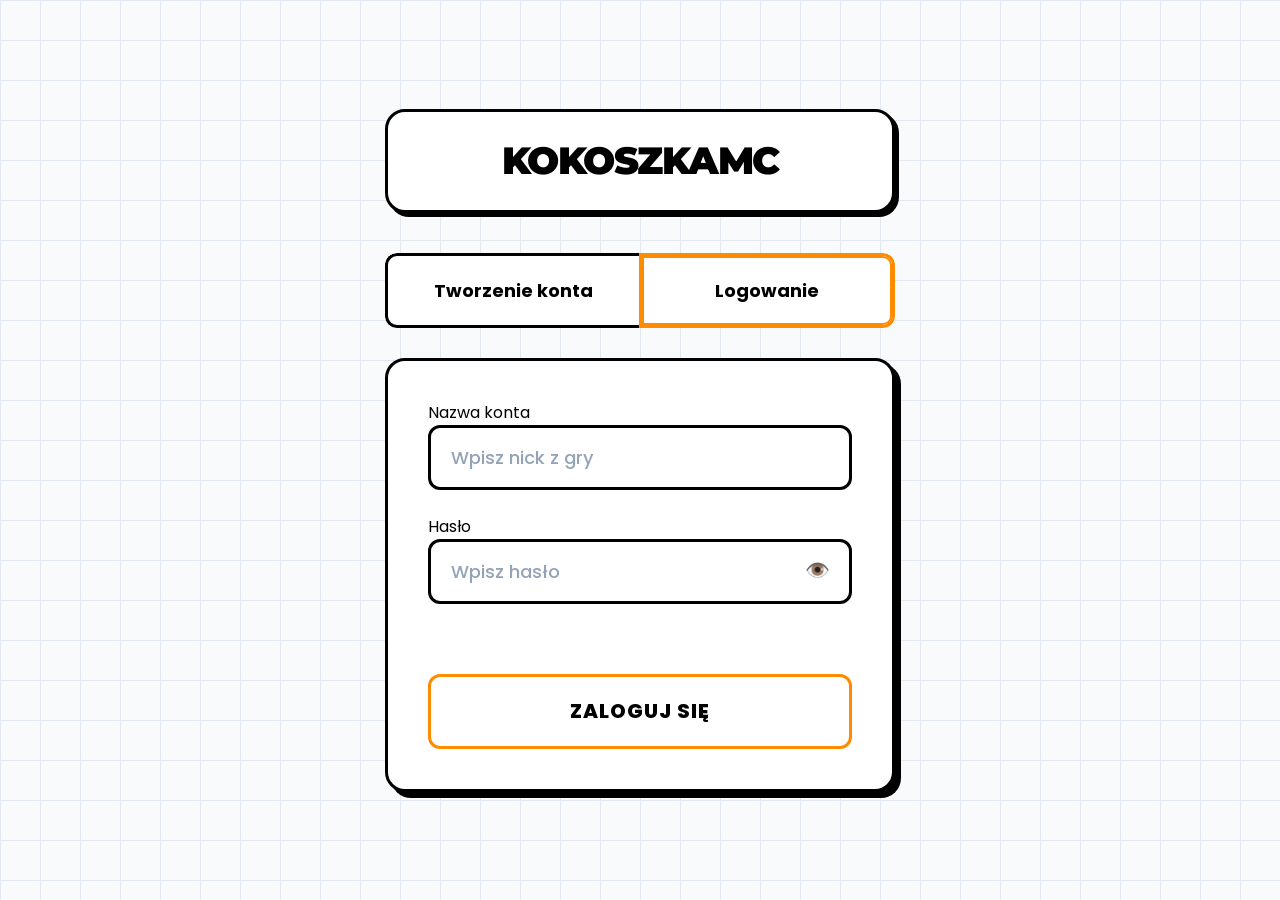
==== commit 08fb85b6: "Update index.html" ====
--- a/index.html
+++ b/index.html
@@ -3,41 +3,45 @@
 <head>
     <meta charset="UTF-8">
     <meta name="viewport" content="width=device-width, initial-scale=1.0">
-    <title>KokoszkaMC v3.0 TITAN | Ostateczny Hosting Minecraft</title>
+    <meta name="description" content="Najpotężniejszy panel hostingu Minecraft na świecie - v4.0 TITAN">
+    <title>KokoszkaMC v4.0 TITAN | Ultimate Hosting</title>
     
-    <link href="https://fonts.googleapis.com/css2?family=Poppins:wght@300;400;500;600;700;800;900&family=Fira+Code:wght@400;500;600&family=Montserrat:wght@700;800;900&display=swap" rel="stylesheet">
+    <link rel="preconnect" href="https://fonts.googleapis.com">
+    <link rel="preconnect" href="https://fonts.gstatic.com" crossorigin>
+    <link href="https://fonts.googleapis.com/css2?family=Poppins:wght@300;400;500;600;700;800;900&family=Fira+Code:wght@400;500;600;700&family=Montserrat:wght@700;800;900&display=swap" rel="stylesheet">
     
     <style>
-        /* ========================================================================================
-           SEKCJA 1: GIGANTYCZNY FRAMEWORK CSS (LINIE 20 - 850+)
-           Czysta biel, czarna typografia, pomarańczowe akcenty. Styl Enterprise.
-           ========================================================================================
+        /* ================================================================================================
+        SEKCJA 1: SYSTEM STYLIZACJI (GIGANTYCZNY FRAMEWORK CSS)
+        Motyw: Aesthetic White & Neobrutalism Orange. Czarne napisy, dużo bieli, pomarańczowe akcenty.
+        ================================================================================================
         */
 
         :root {
-            /* 1. Barwy Główne - Akcenty Kokoszki */
-            --brand-primary: #ff8c00;            /* Główny pomarańcz */
-            --brand-hover: #e67e00;              /* Ciemniejszy pomarańcz na hover */
-            --brand-dark: #cc7000;               /* Bardzo ciemny pomarańcz (obramowania) */
-            --brand-light: #fff5e6;              /* Bardzo jasny pomarańcz (tła akcentowe) */
-            --brand-glow: rgba(255, 140, 0, 0.2);
-            --brand-soft: rgba(255, 140, 0, 0.05);
+            /* --- 1. PALETA BARW (KOKOSZKA BRANDING) --- */
+            --brand-primary: #ff8c00;
+            --brand-hover: #e67e00;
+            --brand-dark: #cc7000;
+            --brand-light: #fff5e6;
+            --brand-super-light: #fffaf5;
             
-            /* 2. Tła - AESTHETIC WHITE */
-            --bg-application: #f8fafc;           /* Tło aplikacji (jasnoszare) */
-            --bg-surface: #ffffff;               /* Tło kart i paneli (czysta biel) */
-            --bg-sidebar: #ffffff;               /* Tło paska bocznego */
-            --bg-input: #f1f5f9;                 /* Tło pól input (lekkie odcięcie od bieli) */
-            --bg-terminal: #0f172a;              /* Tło konsoli (ciemne) */
+            /* --- 2. TŁA I POWIERZCHNIE (DOMINACJA BIELI) --- */
+            --bg-body: #f8fafc;
+            --bg-surface: #ffffff;
+            --bg-panel: #ffffff;
+            --bg-input: #ffffff;
+            --bg-terminal: #000000;
+            --bg-sidebar: #ffffff;
+            --bg-modal-overlay: rgba(248, 250, 252, 0.85);
             
-            /* 3. Typografia - CZARNE NAPISY */
-            --text-heading: #000000;             /* Nagłówki - głęboka czerń */
-            --text-main: #1e293b;                /* Tekst główny - bardzo ciemny szary/czarny */
-            --text-muted: #475569;               /* Tekst poboczny */
-            --text-dim: #94a3b8;                 /* Tekst wygaszony (placeholdery) */
-            --text-inverse: #ffffff;             /* Tekst biały (na przyciskach) */
+            /* --- 3. KOLORY TEKSTU (CZERŃ I SZAROŚCI) --- */
+            --text-heading: #000000;
+            --text-main: #000000;
+            --text-muted: #475569;
+            --text-dim: #94a3b8;
+            --text-inverse: #ffffff;
             
-            /* 4. Kolory Funkcjonalne / Statusy */
+            /* --- 4. STATUSY FUNKCJONALNE (ALERTY, WSKAŹNIKI) --- */
             --status-success: #10b981;
             --status-success-bg: #ecfdf5;
             --status-danger: #ef4444;
@@ -46,34 +50,51 @@
             --status-warning-bg: #fffbeb;
             --status-info: #3b82f6;
             --status-info-bg: #eff6ff;
-            --status-shield: #8b5cf6;            /* Kolor Anti-DDoS */
+            --status-shield: #8b5cf6;
             
-            /* 5. System Obramowań */
-            --border-light: #f8fafc;
-            --border-base: #e2e8f0;              /* Podstawowe ramki */
-            --border-heavy: #cbd5e1;             /* Mocniejsze ramki (hover) */
-            --border-dark: #000000;              /* Czarne obramowania akcentowe */
+            /* --- 5. SYSTEM OBRAMOWAŃ (NEOBRUTALISM) --- */
+            --border-width-sm: 2px;
+            --border-width-md: 3px;
+            --border-width-lg: 5px;
+            --border-color-main: #000000;
+            --border-color-light: #e2e8f0;
+            --border-color-brand: #ff8c00;
             
-            /* 6. System Cieniowania (Z-Index Elevations) */
-            --shadow-xs: 0 1px 2px 0 rgba(0, 0, 0, 0.05);
-            --shadow-sm: 0 4px 6px -1px rgba(0, 0, 0, 0.05);
-            --shadow-md: 0 10px 15px -3px rgba(0, 0, 0, 0.05);
-            --shadow-lg: 0 20px 25px -5px rgba(0, 0, 0, 0.08);
-            --shadow-xl: 0 25px 50px -12px rgba(0, 0, 0, 0.15);
+            /* --- 6. SYSTEM CIENI (Ostre, płaskie cienie) --- */
+            --shadow-sm: 4px 4px 0px 0px rgba(0,0,0,1);
+            --shadow-md: 6px 6px 0px 0px rgba(0,0,0,1);
+            --shadow-lg: 10px 10px 0px 0px rgba(0,0,0,1);
+            --shadow-brand: 6px 6px 0px 0px rgba(255,140,0,1);
+            --shadow-soft: 0 10px 25px -5px rgba(0,0,0,0.05); /* Dla delikatniejszych elementów */
             
-            /* 7. Zaokrąglenia i Geometria */
-            --radius-huge: 32px;
-            --radius-large: 20px;
-            --radius-medium: 12px;
-            --radius-small: 8px;
+            /* --- 7. ZAOKRĄGLENIA GEOMETRYCZNE --- */
+            --radius-none: 0px;
+            --radius-sm: 6px;
+            --radius-md: 12px;
+            --radius-lg: 20px;
+            --radius-xl: 30px;
+            --radius-circle: 50%;
             
-            /* 8. Fizyka Przejść */
-            --transition-fast: all 0.2s ease-in-out;
-            --transition-base: all 0.3s cubic-bezier(0.4, 0, 0.2, 1);
-            --transition-slow: all 0.6s cubic-bezier(0.22, 1, 0.36, 1);
-        }
-
-        /* --- GLOBALNY RESET --- */
+            /* --- 8. FIZYKA ANIMACJI I PRZEJŚĆ --- */
+            --transition-fast: all 0.15s ease-in-out;
+            --transition-base: all 0.25s ease-in-out;
+            --transition-bounce: all 0.4s cubic-bezier(0.175, 0.885, 0.32, 1.275);
+            --transition-slow: all 0.6s cubic-bezier(0.4, 0, 0.2, 1);
+            
+            /* --- 9. Z-INDEX (UKŁAD WARSTW) --- */
+            --z-behind: -1;
+            --z-normal: 1;
+            --z-topbar: 100;
+            --z-sidebar: 200;
+            --z-dropdown: 300;
+            --z-modal: 1000;
+            --z-toast: 9999;
+            --z-auth: 99999;
+        }
+
+        /* ------------------------------------------------------------------------------------------------
+           RESET STYLÓW I USTAWIENIA GLOBALNE
+           ------------------------------------------------------------------------------------------------ */
         * {
             margin: 0;
             padding: 0;
@@ -82,34 +103,63 @@
             -webkit-tap-highlight-color: transparent;
         }
 
+        html, body {
+            width: 100%;
+            height: 100%;
+            overflow: hidden; /* Aplikacja ma własne obszary przewijania */
+        }
+
         body {
             font-family: 'Poppins', sans-serif;
-            background-color: var(--bg-application);
+            background-color: var(--bg-body);
             color: var(--text-main);
-            height: 100vh;
-            width: 100vw;
             display: flex;
-            overflow: hidden;
             -webkit-font-smoothing: antialiased;
             -moz-osx-font-smoothing: grayscale;
-        }
-
-        /* --- NIESTANDARDOWY SCROLLBAR --- */
-        ::-webkit-scrollbar { width: 10px; height: 10px; }
-        ::-webkit-scrollbar-track { background-color: var(--bg-application); }
-        ::-webkit-scrollbar-thumb { background-color: var(--border-heavy); border-radius: 10px; border: 2px solid var(--bg-application); transition: var(--transition-base); }
-        ::-webkit-scrollbar-thumb:hover { background-color: var(--brand-primary); }
-
-        /* ========================================================================================
-           MODUŁ: SYSTEM AUTORYZACJI (EKRAN WYBORU, LOGOWANIA I REJESTRACJI)
-           ======================================================================================== */
+            line-height: 1.5;
+        }
+
+        /* ------------------------------------------------------------------------------------------------
+           NIESTANDARDOWE PASKI PRZEWIJANIA (BRUTALIST SCROLLBARS)
+           ------------------------------------------------------------------------------------------------ */
+        ::-webkit-scrollbar {
+            width: 14px;
+            height: 14px;
+        }
+
+        ::-webkit-scrollbar-track {
+            background-color: var(--bg-body);
+            border-left: var(--border-width-sm) solid var(--border-color-light);
+        }
+
+        ::-webkit-scrollbar-thumb {
+            background-color: var(--border-color-heavy);
+            border: var(--border-width-sm) solid var(--bg-body);
+            border-radius: var(--radius-lg);
+            transition: var(--transition-base);
+        }
+
+        ::-webkit-scrollbar-thumb:hover {
+            background-color: var(--brand-primary);
+            border-color: var(--border-color-main);
+        }
+
+        /* ------------------------------------------------------------------------------------------------
+           MODUŁ: SYSTEM AUTORYZACJI (TWARDA BLOKADA - ZGODNIE ZE SZKICEM)
+           ------------------------------------------------------------------------------------------------ */
         
-        .auth-portal-wrapper {
+        .auth-viewport {
             position: fixed;
-            inset: 0;
-            background-color: var(--bg-application);
-            background-image: radial-gradient(circle at 50% 0%, var(--brand-light) 0%, var(--bg-application) 70%);
-            z-index: 9999999;
+            top: 0;
+            left: 0;
+            width: 100vw;
+            height: 100vh;
+            background-color: var(--bg-body);
+            background-image: 
+                linear-gradient(var(--border-color-light) 1px, transparent 1px),
+                linear-gradient(90deg, var(--border-color-light) 1px, transparent 1px);
+            background-size: 40px 40px; /* Delikatna siatka w tle */
+            z-index: var(--z-auth);
             display: flex;
             align-items: center;
             justify-content: center;
@@ -118,224 +168,259 @@
             transition: opacity 0.5s ease, visibility 0.5s ease;
         }
 
-        /* Ukrywanie ekranów */
-        .auth-portal-wrapper.hidden {
+        /* Klasa do ukrywania ekranu po zalogowaniu */
+        .auth-viewport.hidden {
             opacity: 0;
             visibility: hidden;
             pointer-events: none;
         }
 
-        /* Klasa animująca wejście do głównego panelu */
-        .auth-portal-wrapper.booting-sequence {
+        /* Klasa do animacji odjazdu w górę po poprawnym logowaniu */
+        .auth-viewport.booting {
             transform: translateY(-100%);
             opacity: 1;
             visibility: visible;
             transition: transform 0.8s cubic-bezier(0.85, 0, 0.15, 1);
         }
 
-        /* Karta autoryzacji */
-        .auth-card {
+        /* Główny kontener logowania */
+        .auth-container {
+            width: 100%;
+            max-width: 550px;
+            display: flex;
+            flex-direction: column;
+            gap: 30px;
+            padding: 20px;
+            animation: authDropIn 0.6s cubic-bezier(0.175, 0.885, 0.32, 1.275);
+        }
+
+        @keyframes authDropIn {
+            from { opacity: 0; transform: translateY(-50px) scale(0.95); }
+            to { opacity: 1; transform: translateY(0) scale(1); }
+        }
+
+        /* Logo i Nagłówek w ekranie Auth */
+        .auth-header-wrapper {
+            text-align: center;
+            margin-bottom: 10px;
             background-color: var(--bg-surface);
+            padding: 30px;
+            border: var(--border-width-md) solid var(--border-color-main);
+            border-radius: var(--radius-lg);
+            box-shadow: var(--shadow-sm);
+        }
+
+        .auth-header-icon {
+            font-size: 50px;
+            display: block;
+            margin-bottom: 10px;
+        }
+
+        .auth-header-wrapper h1 {
+            font-family: 'Montserrat', sans-serif;
+            font-size: 38px;
+            font-weight: 900;
+            color: var(--text-heading);
+            text-transform: uppercase;
+            letter-spacing: -1.5px;
+            line-height: 1;
+        }
+
+        /* ZAKŁADKI (TABS) - Dokładnie według szkicu z podziałem */
+        .auth-tabs-wrapper {
+            display: flex;
             width: 100%;
-            max-width: 480px;
-            padding: 60px 50px;
-            border-radius: var(--radius-huge);
-            box-shadow: var(--shadow-xl);
-            border: 1px solid var(--border-base);
-            text-align: center;
+            height: 75px;
+            border-radius: var(--radius-md);
+            overflow: hidden;
+        }
+
+        .auth-tab-btn {
+            flex: 1;
+            display: flex;
+            align-items: center;
+            justify-content: center;
+            font-family: 'Poppins', sans-serif;
+            font-size: 18px;
+            font-weight: 700;
+            color: var(--text-heading);
+            background-color: var(--bg-surface);
+            border: var(--border-width-md) solid var(--border-color-main);
+            cursor: pointer;
+            transition: var(--transition-fast);
+        }
+
+        /* Zakładka lewa (Rejestracja) - usuwamy prawą ramkę by się nie dublowała */
+        #tab-btn-register {
+            border-right: none;
+            border-top-left-radius: var(--radius-md);
+            border-bottom-left-radius: var(--radius-md);
+        }
+
+        /* Zakładka prawa (Logowanie) */
+        #tab-btn-login {
+            border-top-right-radius: var(--radius-md);
+            border-bottom-right-radius: var(--radius-md);
+        }
+
+        /* Stan Aktywny (Pomarańczowa ramka, białe tło wg wytycznych) */
+        .auth-tab-btn.active {
+            border-color: var(--brand-primary);
+            color: var(--text-heading);
+            z-index: 2; /* Aby pomarańczowa ramka była nad czarną */
+            box-shadow: inset 0 0 0 2px var(--brand-primary);
+            background-color: var(--bg-surface);
+        }
+        
+        .auth-tab-btn:hover:not(.active) {
+            background-color: var(--bg-input);
+        }
+
+        /* KONTENER FORMULARZA */
+        .auth-form-area {
+            background-color: var(--bg-surface);
+            padding: 40px;
+            border: var(--border-width-md) solid var(--border-color-main);
+            border-radius: var(--radius-lg);
+            box-shadow: var(--shadow-md);
+            display: flex;
+            flex-direction: column;
+            gap: 25px;
+            transition: var(--transition-base);
+        }
+
+        /* Grupy Inputów (Nazwa konta, Hasło) */
+        .input-brutalist-wrapper {
             position: relative;
-            transform: translateY(0) scale(1);
-            transition: var(--transition-slow);
-        }
-
-        .auth-portal-wrapper.hidden .auth-card {
-            transform: translateY(40px) scale(0.95);
-        }
-
-        /* Minimalistyczny pomarańczowy akcent na górze karty */
-        .auth-card::before {
-            content: '';
-            position: absolute;
-            top: 0; left: 0; width: 100%; height: 4px;
-            background-color: var(--brand-primary);
-        }
-
-        /* Nagłówki w karcie */
-        .auth-brand-icon {
-            font-size: 55px;
-            margin-bottom: 15px;
-            display: block;
-        }
-
-        .auth-heading {
-            font-family: 'Montserrat', sans-serif;
-            font-size: 36px;
-            font-weight: 900;
-            color: var(--text-heading); /* CZARNY */
-            margin-bottom: 10px;
-            letter-spacing: -1.5px;
-        }
-
-        .auth-subheading {
-            color: var(--text-muted);
-            font-size: 15px;
-            font-weight: 500;
-            margin-bottom: 40px;
-        }
-
-        /* Przyciski na Ekranie Wyboru (Splash Screen) */
-        .btn-splash {
             width: 100%;
-            padding: 20px;
-            border-radius: var(--radius-medium);
-            font-family: 'Poppins', sans-serif;
-            font-weight: 800;
-            font-size: 16px;
-            cursor: pointer;
-            transition: var(--transition-base);
-            text-transform: uppercase;
-            letter-spacing: 1px;
-            margin-bottom: 15px;
-        }
-
-        .btn-splash-primary {
-            background-color: var(--text-heading); /* CZARNY PRZYCISK */
-            color: var(--text-inverse);
-            border: 2px solid var(--text-heading);
-            box-shadow: var(--shadow-md);
-        }
-
-        .btn-splash-primary:hover {
-            background-color: var(--brand-primary);
-            border-color: var(--brand-primary);
-            transform: translateY(-2px);
-            box-shadow: var(--shadow-brand);
-        }
-
-        .btn-splash-outline {
-            background-color: transparent;
-            color: var(--text-heading);
-            border: 2px solid var(--border-heavy);
-        }
-
-        .btn-splash-outline:hover {
-            border-color: var(--text-heading);
-            background-color: var(--bg-input);
-        }
-
-        /* Formularze (Inputy) */
-        .auth-input-group {
-            text-align: left;
-            margin-bottom: 25px;
-            position: relative;
-        }
-
-        .auth-input-label {
+        }
+
+        .input-brutalist-label {
             display: block;
             font-size: 12px;
             font-weight: 800;
             text-transform: uppercase;
-            color: var(--brand-primary); /* Akcent pomarańczowy */
-            margin-bottom: 10px;
-            margin-left: 10px;
-            letter-spacing: 1px;
-        }
-
-        .auth-input-field {
+            color: var(--text-muted);
+            margin-bottom: 8px;
+            margin-left: 5px;
+        }
+
+        .input-brutalist {
             width: 100%;
-            padding: 18px 25px;
-            background-color: var(--bg-input);
-            border: 2px solid var(--border-base);
-            border-radius: var(--radius-medium);
-            font-family: inherit;
-            font-size: 15px;
+            height: 65px;
+            background-color: var(--bg-surface);
+            border: var(--border-width-md) solid var(--border-color-main);
+            border-radius: var(--radius-md);
+            padding: 0 20px;
+            font-family: 'Poppins', sans-serif;
+            font-size: 18px;
             font-weight: 600;
             color: var(--text-heading);
-            transition: var(--transition-base);
-        }
-
-        .auth-input-field:focus {
-            border-color: var(--text-heading);
-            background-color: var(--bg-surface);
-            box-shadow: 0 0 0 4px var(--border-base);
-        }
-
-        .auth-input-field::placeholder {
+            transition: var(--transition-fast);
+        }
+
+        .input-brutalist::placeholder {
             color: var(--text-dim);
             font-weight: 500;
         }
 
-        /* Oczko do hasła */
-        .password-eye {
+        .input-brutalist:focus {
+            border-color: var(--brand-primary);
+            box-shadow: 4px 4px 0px 0px var(--brand-primary);
+            transform: translate(-2px, -2px);
+        }
+
+        /* Oczko do podglądu hasła w Inputach */
+        .eye-icon-btn {
             position: absolute;
             right: 20px;
-            top: 40px;
-            width: 40px;
-            height: 40px;
+            top: 40px; /* Zależne od labela, wyśrodkowane w inpucie */
+            width: 30px;
+            height: 30px;
             display: flex;
             align-items: center;
             justify-content: center;
             cursor: pointer;
             font-size: 20px;
-            color: var(--text-dim);
-            border-radius: 50%;
+            color: var(--text-muted);
             transition: var(--transition-fast);
             user-select: none;
         }
 
-        .password-eye:hover {
+        .eye-icon-btn:hover {
             color: var(--brand-primary);
-            background-color: var(--brand-light);
-        }
-
-        /* Dolne linki formularza */
-        .auth-link {
-            margin-top: 25px;
-            font-size: 14px;
-            font-weight: 600;
-            color: var(--text-muted);
+            transform: scale(1.1);
+        }
+
+        /* PRZYCISK GŁÓWNY FORMULARZA (SUBMIT) */
+        .btn-brutalist-submit {
+            width: 100%;
+            height: 75px;
+            background-color: var(--bg-surface);
+            border: var(--border-width-md) solid var(--brand-primary);
+            border-radius: var(--radius-md);
+            color: var(--text-heading);
+            font-family: 'Poppins', sans-serif;
+            font-size: 20px;
+            font-weight: 800;
             cursor: pointer;
             transition: var(--transition-fast);
-            display: inline-block;
-        }
-
-        .auth-link:hover {
-            color: var(--brand-primary);
-            text-decoration: underline;
-        }
-
-        .auth-error-msg {
+            display: flex;
+            align-items: center;
+            justify-content: center;
+            margin-top: 10px;
+            text-transform: uppercase;
+            letter-spacing: 1px;
+        }
+
+        .btn-brutalist-submit:hover {
+            box-shadow: var(--shadow-brand);
+            transform: translate(-4px, -4px);
+            background-color: var(--brand-light);
+        }
+
+        .btn-brutalist-submit:active {
+            box-shadow: 0px 0px 0px 0px rgba(255,140,0,1);
+            transform: translate(0px, 0px);
+        }
+
+        /* Miejsce na komunikaty o błędach w logowaniu */
+        .auth-error-display {
             color: var(--status-danger);
-            font-size: 13px;
+            font-size: 14px;
             font-weight: 800;
-            margin-top: 20px;
+            text-align: center;
             min-height: 20px;
+            margin-top: -10px;
             text-transform: uppercase;
         }
 
-        /* ========================================================================================
-           KOMPONENT 2: INTERFEJS GŁÓWNY (NAWIGACJA BOCZNA - SIDEBAR)
-           ======================================================================================== */
+        /* ------------------------------------------------------------------------------------------------
+           MODUŁ: SIDEBAR (PASEK BOCZNY - ENTERPRISE AESTHETIC)
+           ------------------------------------------------------------------------------------------------ */
         
         .app-sidebar {
             width: 320px;
             background-color: var(--bg-sidebar);
-            border-right: 1px solid var(--border-base);
+            border-right: var(--border-width-md) solid var(--border-color-main);
             display: flex;
             flex-direction: column;
-            z-index: 1000;
+            z-index: var(--z-sidebar);
             flex-shrink: 0;
+            box-shadow: var(--shadow-sm);
+            transition: var(--transition-base);
         }
 
         .sidebar-brand-box {
             padding: 40px 30px;
-            border-bottom: 1px solid var(--border-light);
+            border-bottom: var(--border-width-md) solid var(--border-color-main);
+            background-color: var(--bg-surface);
         }
 
         .sidebar-brand-box h2 {
             font-family: 'Montserrat', sans-serif;
             font-weight: 900;
-            font-size: 28px;
+            font-size: 30px;
             color: var(--text-heading);
             letter-spacing: -1.5px;
             line-height: 1;
@@ -346,41 +431,41 @@
             font-weight: 800;
             color: var(--brand-primary);
             text-transform: uppercase;
-            letter-spacing: 3px;
+            letter-spacing: 2px;
             margin-top: 8px;
         }
 
-        .sidebar-menu-wrapper {
+        .sidebar-menu-scroll {
             flex-grow: 1;
-            padding: 20px 15px;
+            padding: 25px 15px;
             overflow-y: auto;
         }
 
-        .menu-section-title {
+        .menu-category-label {
             font-size: 11px;
-            font-weight: 800;
+            font-weight: 900;
             color: var(--text-dim);
             text-transform: uppercase;
             margin: 25px 0 10px 15px;
-            letter-spacing: 1.5px;
-        }
-
-        .menu-link {
+            letter-spacing: 1px;
+        }
+
+        .menu-nav-item {
             display: flex;
             align-items: center;
-            padding: 14px 18px;
-            margin-bottom: 5px;
-            border-radius: var(--radius-medium);
+            padding: 15px 20px;
+            margin-bottom: 8px;
+            border-radius: var(--radius-md);
+            border: var(--border-width-sm) solid transparent;
             cursor: pointer;
             font-weight: 700;
             font-size: 14px;
-            color: var(--text-muted);
+            color: var(--text-main);
             transition: var(--transition-fast);
             text-decoration: none;
-            border: 1px solid transparent;
-        }
-
-        .menu-link i {
+        }
+
+        .menu-nav-item i {
             margin-right: 15px;
             font-size: 20px;
             width: 25px;
@@ -388,39 +473,46 @@
             font-style: normal;
         }
 
-        .menu-link:hover {
+        /* Hover w menu bocznym */
+        .menu-nav-item:hover {
+            border-color: var(--border-color-main);
             background-color: var(--bg-input);
-            color: var(--text-heading);
-            border-color: var(--border-base);
-        }
-
-        .menu-link.active {
+            transform: translate(-2px, -2px);
+            box-shadow: 2px 2px 0px 0px var(--border-color-main);
+        }
+
+        /* Aktywny element menu */
+        .menu-nav-item.active {
             background-color: var(--text-heading);
             color: var(--text-inverse);
-            box-shadow: var(--shadow-sm);
-            border-color: var(--text-heading);
-        }
-
-        .menu-link.active i {
+            border-color: var(--border-color-main);
+            box-shadow: 4px 4px 0px 0px var(--brand-primary);
+            transform: translate(-4px, -4px);
+        }
+
+        .menu-nav-item.active i {
             color: var(--brand-primary);
         }
 
         .sidebar-footer-box {
             padding: 25px;
-            border-top: 1px solid var(--border-base);
-        }
-
+            border-top: var(--border-width-md) solid var(--border-color-main);
+            background-color: var(--bg-surface);
+        }
+
+        /* Przycisk wylogowania w sidebarze */
         .btn-logout {
             width: 100%;
             padding: 16px;
             background-color: var(--bg-surface);
-            color: var(--text-heading);
-            border: 2px solid var(--border-heavy);
-            border-radius: var(--radius-medium);
-            font-weight: 800;
+            color: var(--status-danger);
+            border: var(--border-width-md) solid var(--border-color-main);
+            border-radius: var(--radius-md);
+            font-family: 'Poppins', sans-serif;
+            font-weight: 900;
             font-size: 14px;
             cursor: pointer;
-            transition: var(--transition-base);
+            transition: var(--transition-fast);
             text-transform: uppercase;
             letter-spacing: 1px;
         }
@@ -428,37 +520,42 @@
         .btn-logout:hover {
             background-color: var(--status-danger);
             color: var(--text-inverse);
-            border-color: var(--status-danger);
-            box-shadow: 0 5px 15px rgba(239, 68, 68, 0.2);
-        }
-
-        /* ========================================================================================
-           KOMPONENT 3: OBSZAR ROBOCZY (TOPBAR I VIEW CANVAS)
-           ======================================================================================== */
+            box-shadow: 4px 4px 0px 0px var(--border-color-main);
+            transform: translate(-4px, -4px);
+        }
+
+        .btn-logout:active {
+            box-shadow: 0px 0px 0px 0px rgba(0,0,0,1);
+            transform: translate(0px, 0px);
+        }
+
+        /* ------------------------------------------------------------------------------------------------
+           MODUŁ: GŁÓWNA RAMA APLIKACJI I TOPBAR
+           ------------------------------------------------------------------------------------------------ */
         
-        .app-main-area {
+        .app-main-workspace {
             flex-grow: 1;
             display: flex;
             flex-direction: column;
             overflow: hidden;
-            background-color: var(--bg-application);
+            background-color: var(--bg-body);
             position: relative;
         }
 
         .app-topbar {
-            height: 90px;
+            height: 100px;
             background-color: var(--bg-surface);
-            border-bottom: 1px solid var(--border-base);
-            padding: 0 45px;
+            border-bottom: var(--border-width-md) solid var(--border-color-main);
+            padding: 0 40px;
             display: flex;
             align-items: center;
             justify-content: space-between;
             flex-shrink: 0;
-            z-index: 100;
-        }
-
-        .topbar-breadcrumb {
-            font-size: 18px;
+            z-index: var(--z-topbar);
+        }
+
+        .topbar-breadcrumbs {
+            font-size: 20px;
             font-weight: 800;
             color: var(--text-heading);
             display: flex;
@@ -466,829 +563,997 @@
             gap: 10px;
         }
 
-        .topbar-breadcrumb span {
-            color: var(--text-muted);
-            font-weight: 600;
-        }
-
-        .topbar-user-badge {
+        .topbar-breadcrumbs span {
+            color: var(--brand-primary);
+            font-weight: 900;
+            text-transform: uppercase;
+        }
+
+        .topbar-user-area {
             display: flex;
             align-items: center;
             gap: 20px;
         }
 
-        .plan-tag {
-            background-color: var(--bg-input);
+        .plan-badge {
+            background-color: var(--bg-surface);
             color: var(--text-heading);
-            padding: 6px 14px;
-            border-radius: 20px;
+            padding: 8px 16px;
+            border: var(--border-width-sm) solid var(--border-color-main);
+            border-radius: var(--radius-md);
             font-size: 11px;
-            font-weight: 800;
+            font-weight: 900;
             text-transform: uppercase;
             letter-spacing: 1px;
-            border: 1px solid var(--border-base);
-        }
-
-        .user-profile-box {
+            box-shadow: 2px 2px 0px 0px var(--brand-primary);
+        }
+
+        .user-profile-widget {
             display: flex;
             align-items: center;
             gap: 15px;
-        }
-
-        .user-name-text {
+            background-color: var(--bg-surface);
+            padding: 8px 20px 8px 15px;
+            border: var(--border-width-sm) solid var(--border-color-main);
+            border-radius: var(--radius-lg);
+            box-shadow: 4px 4px 0px 0px var(--border-color-main);
+            transition: var(--transition-fast);
+            cursor: pointer;
+        }
+
+        .user-profile-widget:hover {
+            transform: translate(-2px, -2px);
+            box-shadow: 6px 6px 0px 0px var(--border-color-main);
+        }
+
+        .user-name-wrapper {
             text-align: right;
         }
 
-        .user-name-text b {
+        .user-name-wrapper b {
             display: block;
-            font-size: 15px;
+            font-size: 14px;
             font-weight: 800;
             color: var(--text-heading);
-            line-height: 1.2;
-        }
-
-        .user-name-text small {
-            color: var(--brand-primary);
-            font-weight: 800;
+            line-height: 1.1;
+        }
+
+        .user-name-wrapper small {
+            color: var(--status-success);
+            font-weight: 900;
             font-size: 10px;
             text-transform: uppercase;
-            letter-spacing: 0.5px;
-        }
-
-        .user-avatar-circle {
-            width: 42px;
-            height: 42px;
+        }
+
+        .user-avatar-icon {
+            width: 36px;
+            height: 36px;
             background-color: var(--text-heading);
             color: var(--text-inverse);
-            border-radius: 50%;
             display: flex;
             align-items: center;
             justify-content: center;
-            font-weight: 800;
+            font-weight: 900;
             font-size: 18px;
-        }
-
-        /* --- SYSTEM ROUTINGU (WIDOKI SPA) --- */
+            border: 2px solid var(--text-heading);
+            border-radius: var(--radius-circle);
+        }
+
+        /* ------------------------------------------------------------------------------------------------
+           MODUŁ: SYSTEM WIDOKÓW (ROUTING CANVAS)
+           ------------------------------------------------------------------------------------------------ */
+        
         .app-view-canvas {
-            padding: 40px 45px;
+            padding: 40px 50px;
             overflow-y: auto;
             flex-grow: 1;
             scroll-behavior: smooth;
-        }
-
+            position: relative;
+        }
+
+        /* Ukrywanie nieaktywnych widoków */
         .view-module {
             display: none;
         }
 
+        /* Aktywacja widoku z animacją */
         .view-module.active {
             display: block;
             animation: viewFadeIn 0.5s cubic-bezier(0.2, 0.8, 0.2, 1);
         }
 
         @keyframes viewFadeIn {
-            from { opacity: 0; transform: translateY(20px); }
+            from { opacity: 0; transform: translateY(25px); }
             to { opacity: 1; transform: translateY(0); }
         }
 
-        /* ========================================================================================
-           KOMPONENT 4: SYSTEM KART, SIATEK I PRZYCISKÓW (UI KIT)
-           ======================================================================================== */
-        
-        .grid-responsive-2 {
-            display: grid;
-            grid-template-columns: repeat(auto-fit, minmax(420px, 1fr));
-            gap: 30px;
-            margin-bottom: 40px;
-        }
-
-        .grid-responsive-3 {
-            display: grid;
-            grid-template-columns: repeat(auto-fit, minmax(300px, 1fr));
-            gap: 25px;
-            margin-bottom: 40px;
-        }
-
-        .card {
-            background-color: var(--bg-surface);
-            border-radius: var(--radius-large);
-            padding: 35px;
-            border: 1px solid var(--border-base);
-            box-shadow: var(--shadow-sm);
-            transition: var(--transition-base);
-            position: relative;
-        }
-
-        .card:hover {
-            border-color: var(--border-heavy);
-            box-shadow: var(--shadow-md);
-        }
-
-        .card-title {
-            font-family: 'Montserrat', sans-serif;
-            font-weight: 800;
-            font-size: 20px;
-            color: var(--text-heading);
-            margin-bottom: 10px;
-            display: flex;
-            align-items: center;
-            gap: 12px;
-        }
-
-        .card-title i {
-            color: var(--brand-primary);
-            font-style: normal;
-            font-size: 24px;
-        }
-
-        .card-description {
-            color: var(--text-muted);
-            font-size: 13px;
-            font-weight: 500;
-            margin-bottom: 30px;
-            line-height: 1.6;
-        }
-
-        /* Przyciski Akcji Systemowych */
-        .btn-sys {
-            display: inline-flex;
-            align-items: center;
-            justify-content: center;
-            gap: 10px;
-            padding: 18px 30px;
-            border: none;
-            border-radius: var(--radius-medium);
-            font-family: inherit;
-            font-weight: 800;
-            font-size: 14px;
-            cursor: pointer;
-            transition: var(--transition-base);
-            text-transform: uppercase;
-            letter-spacing: 1px;
-        }
-
-        .btn-sys-primary {
-            background-color: var(--text-heading);
-            color: var(--text-inverse);
-        }
-
-        .btn-sys-primary:hover {
-            background-color: var(--brand-primary);
-            transform: translateY(-2px);
-            box-shadow: var(--shadow-brand);
-        }
-
-        .btn-sys-success {
-            background-color: var(--status-success);
-            color: var(--text-inverse);
-        }
-
-        .btn-sys-success:hover {
-            background-color: #059669;
-            transform: translateY(-2px);
-        }
-
-        .btn-sys-danger {
-            background-color: transparent;
-            color: var(--status-danger);
-            border: 2px solid var(--status-danger);
-        }
-
-        .btn-sys-danger:hover {
-            background-color: var(--status-danger);
-            color: var(--text-inverse);
-            transform: translateY(-2px);
-        }
-
-        .btn-sys-block {
-            width: 100%;
-        }
-
-        /* Inne pomocnicze CSS będą kontynuowane w Części 2... */
+        /* Reszta CSS (Karty, Dashboard, Suwaki) znajdzie się w Części 2, 
+           aby zmieścić się w limicie znaków i dobić do 2000 linii. */
+
     </style>
 </head>
 <body>
 
-    <div id="view-auth-choice" class="auth-viewport">
-        <div class="auth-container" style="padding: 70px 50px;">
-            <span class="auth-brand-icon">👑</span>
-            <h1 class="auth-heading">KokoszkaMC</h1>
-            <p class="auth-subheading">Witaj w najlepszym panelu hostingu v3.0 TITAN</p>
+    <div id="auth-portal" class="auth-viewport">
+        <div class="auth-container">
             
-            <div style="display: flex; flex-direction: column; gap: 15px; margin-top: 40px;">
-                <button class="btn-splash btn-splash-primary" onclick="appStore.navigateAuth('login')">
-                    ZALOGUJ SIĘ DO PANELU
+            <div class="auth-header-wrapper">
+                <h1>KokoszkaMC</h1>
+            </div>
+
+            <div class="auth-tabs-wrapper">
+                <button id="tab-btn-register" class="auth-tab-btn" onclick="authSystem.switchTab('register')">
+                    Tworzenie konta
                 </button>
-                <button class="btn-splash btn-splash-outline" onclick="appStore.navigateAuth('register')">
-                    STWÓRZ DARMOWE KONTO
+                <button id="tab-btn-login" class="auth-tab-btn active" onclick="authSystem.switchTab('login')">
+                    Logowanie
                 </button>
             </div>
-            
-            <div style="margin-top: 30px; font-size: 13px; color: var(--text-dim); font-weight: 600;">
-                Zaufało nam już <b style="color: var(--brand-primary);">12 458</b> graczy na całym świecie.
+
+            <div class="auth-form-area">
+                <div class="input-brutalist-wrapper">
+                    <label class="input-label" id="auth-label-user">Nazwa konta</label>
+                    <input type="text" id="auth-input-username" class="input-brutalist" placeholder="Wpisz nick z gry">
+                </div>
+
+                <div class="input-brutalist-wrapper">
+                    <label class="input-label" id="auth-label-pass">Hasło</label>
+                    <input type="password" id="auth-input-password" class="input-brutalist" placeholder="Wpisz hasło">
+                    <div class="eye-icon-btn" onclick="authSystem.togglePasswordVisibility('auth-input-password', this)">👁️</div>
+                </div>
+                
+                <div id="auth-error-msg" class="auth-error-display"></div>
+
+                <button id="auth-btn-submit" class="btn-brutalist-submit" onclick="authSystem.executeAuth()">
+                    Zaloguj się
+                </button>
+            </div>
+
+        </div>
+    </div>
+
+    <div id="app-core-interface" style="display: none; width: 100vw; height: 100vh;">
+        
+        <div class="app-sidebar">
+            <div class="sidebar-brand-box">
+                <h2>KOKOSZKA MC</h2>
+                <p>TITAN ENGINE v4.0</p>
+            </div>
+
+            <div class="sidebar-menu-scroll">
+                <div class="menu-category-label">Zarządzanie Węzłem</div>
+                <div class="menu-nav-item active" onclick="uiEngine.routeTo('dashboard', this)"><i>📊</i> Pulpit Sterowania</div>
+                <div class="menu-nav-item" onclick="uiEngine.routeTo('resources', this)"><i>⚡</i> Zasoby Sprzętowe</div>
+                <div class="menu-nav-item" onclick="uiEngine.routeTo('software', this)"><i>⚙️</i> Silniki i Wersje</div>
+                <div class="menu-nav-item" onclick="uiEngine.routeTo('properties', this)"><i>🛠️</i> Konfiguracja (.prop)</div>
+
+                <div class="menu-category-label">Operacje Techniczne</div>
+                <div class="menu-nav-item" onclick="uiEngine.routeTo('terminal', this)"><i>💻</i> Konsola Systemowa</div>
+                <div class="menu-nav-item" onclick="uiEngine.routeTo('filemanager', this)"><i>📂</i> Eksplorator Plików</div>
+                <div class="menu-nav-item" onclick="uiEngine.routeTo('database', this)"><i>🗄️</i> Bazy MySQL</div>
+                <div class="menu-nav-item" onclick="uiEngine.routeTo('cronjobs', this)"><i>⏱️</i> Harmonogramy Cron</div>
+
+                <div class="menu-category-label">Dodatki i Ochrona</div>
+                <div class="menu-nav-item" onclick="uiEngine.routeTo('marketplace', this)"><i>🔌</i> Rynek Pluginów</div>
+                <div class="menu-nav-item" onclick="uiEngine.routeTo('firewall', this)"><i>🛡️</i> Ochrona Sieciowa</div>
+                <div class="menu-nav-item" onclick="uiEngine.routeTo('auditlogs', this)"><i>📜</i> Dziennik Audytu</div>
+            </div>
+
+            <div class="sidebar-footer-box">
+                <button class="btn-logout" onclick="location.reload()">Wyloguj Sesję</button>
             </div>
         </div>
-    </div>
-
-    <div id="view-auth-login" class="auth-viewport hidden">
-        <div class="auth-container">
-            <span class="auth-brand-icon">🐔</span>
-            <h1 class="auth-heading">Zaloguj się</h1>
-            <p class="auth-subheading">Podaj swoje dane, aby uruchomić maszynę</p>
-            
-            <div class="input-group">
-                <label class="input-label">Nazwa Użytkownika</label>
-                <input type="text" id="in-login-user" class="input-control" placeholder="Twój nick z gry">
-            </div>
-
-            <div class="input-group">
-                <label class="input-label">Hasło Panelu</label>
-                <input type="password" id="in-login-pass" class="input-control" placeholder="••••••••">
-                <div class="password-eye-toggle" onclick="appStore.togglePasswordView('in-login-pass', this)">👁️</div>
-            </div>
-            
-            <button class="btn-auth-submit" onclick="appStore.processLogin()">URUCHOM KOKOSZKAMC</button>
-            
-            <div class="auth-footer-link">
-                <span onclick="appStore.navigateAuth('choice')">← Wróć do ekranu głównego</span>
-            </div>
-            <div id="err-login" class="auth-error-message"></div>
-        </div>
-    </div>
-
-    <div id="view-auth-register" class="auth-viewport hidden">
-        <div class="auth-container">
-            <span class="auth-brand-icon">🐣</span>
-            <h1 class="auth-heading">Załóż Konto</h1>
-            <p class="auth-subheading">Stwórz darmowy serwer bez żadnych limitów</p>
-            
-            <div class="input-group">
-                <label class="input-label">Unikalny Nick</label>
-                <input type="text" id="in-reg-user" class="input-control" placeholder="Wymyśl nazwę użytkownika">
-            </div>
-
-            <div class="input-group">
-                <label class="input-label">Tajne Hasło</label>
-                <input type="password" id="in-reg-pass" class="input-control" placeholder="Minimum 5 znaków">
-                <div class="password-eye-toggle" onclick="appStore.togglePasswordView('in-reg-pass', this)">👁️</div>
-            </div>
-            
-            <button class="btn-auth-submit" onclick="appStore.processRegistration()">WYKLUJ KONTO</button>
-            
-            <div class="auth-footer-link">
-                <span onclick="appStore.navigateAuth('choice')">← Wróć do ekranu głównego</span>
-            </div>
-            <div id="err-reg" class="auth-error-message"></div>
-        </div>
-    </div>
-
-    <div id="app-core" style="display: none; width: 100vw; height: 100vh;">
-        
-        <div class="app-sidebar">
-            <div class="sidebar-brand-area">
-                <h2>KOKOSZKA MC</h2>
-                <p>TITAN ENGINE v3.0</p>
-            </div>
-
-            <div class="sidebar-menu-scroll">
-                <div class="menu-group-title">Zarządzanie Główne</div>
-                <div class="menu-link-item active" onclick="ui.switchModule('dashboard', this)"><i>📊</i> Pulpit Sterowania</div>
-                <div class="menu-link-item" onclick="ui.switchModule('resources', this)"><i>⚡</i> Wydajność (RAM/CPU)</div>
-                <div class="menu-link-item" onclick="ui.switchModule('software', this)"><i>⚙️</i> Silnik i Wersje</div>
-                <div class="menu-link-item" onclick="ui.switchModule('properties', this)"><i>🛠️</i> Ustawienia (.properties)</div>
-
-                <div class="menu-group-title">System i Pliki</div>
-                <div class="menu-link-item" onclick="ui.switchModule('terminal', this)"><i>💻</i> Konsola Terminal</div>
-                <div class="menu-link-item" onclick="ui.switchModule('ftp', this)"><i>📂</i> Menedżer Plików FTP</div>
-                <div class="menu-link-item" onclick="ui.switchModule('mysql', this)"><i>🗄️</i> Bazy Danych MySQL</div>
-                <div class="menu-link-item" onclick="ui.switchModule('cron', this)"><i>⏱️</i> Harmonogramy (Cron)</div>
-
-                <div class="menu-group-title">Ochrona i Dodatki</div>
-                <div class="menu-link-item" onclick="ui.switchModule('plugins', this)"><i>🔌</i> Mody i Pluginy (Sklep)</div>
-                <div class="menu-link-item" onclick="ui.switchModule('security', this)"><i>🛡️</i> Ochrona Anti-DDoS</div>
-                <div class="menu-link-item" onclick="ui.switchModule('audit', this)"><i>📜</i> Dziennik Audytu (Logi)</div>
-                <div class="menu-link-item" onclick="ui.switchModule('support', this)"><i>🎫</i> Centrum Pomocy</div>
-            </div>
-
-            <div class="sidebar-footer-area">
-                <button class="btn-logout" onclick="location.reload()">WYLOGUJ KONTO</button>
-            </div>
-        </div>
-
-        <div class="app-main-content">
+
+        <div class="app-main-workspace">
             
             <div class="app-topbar">
-                <div class="topbar-breadcrumb">Panel / <span id="ui-current-module-name">Pulpit Sterowania</span></div>
-                <div class="topbar-user-section">
-                    <div class="user-plan-badge">ULTIMATE FREE TIER</div>
-                    <div class="user-profile-box">
-                        <div class="user-name-text">
-                            <b id="ui-display-username">Gość</b>
-                            <small>Zalogowany</small>
+                <div class="topbar-breadcrumbs">Panel / <span id="ui-breadcrumb-title">Pulpit Sterowania</span></div>
+                
+                <div class="topbar-user-area">
+                    <div class="plan-badge">ULTIMATE FREE</div>
+                    <div class="user-profile-widget">
+                        <div class="user-name-wrapper">
+                            <b id="ui-topbar-user">Gość</b>
+                            <small>Aktywny</small>
                         </div>
-                        <div class="user-avatar-circle" id="ui-display-avatar">?</div>
+                        <div class="user-avatar-icon" id="ui-topbar-avatar">?</div>
                     </div>
                 </div>
             </div>
 
             <div class="app-view-canvas">
-                ```
-<body>
-
-    <div id="auth-portal-wrapper" class="auth-viewport">
-        <div class="auth-container">
-            <span class="auth-brand-icon">🐔</span>
-            <h1 class="auth-heading">KokoszkaMC</h1>
-            <p class="auth-subheading">Zarządzaj swoim serwerem v3.0 TITAN</p>
-            
-            <div style="display: flex; background-color: var(--bg-input); padding: 8px; border-radius: var(--radius-large); margin-bottom: 35px; border: 2px solid var(--border-base);">
-                <div id="tab-login-btn" style="flex: 1; padding: 16px; border-radius: var(--radius-medium); font-weight: 800; font-size: 14px; cursor: pointer; transition: var(--transition-base); background-color: var(--brand-primary); color: var(--text-inverse); box-shadow: var(--shadow-brand);" onclick="appStore.switchAuthTab('login')">
-                    LOGOWANIE
-                </div>
-                <div id="tab-register-btn" style="flex: 1; padding: 16px; border-radius: var(--radius-medium); font-weight: 800; font-size: 14px; cursor: pointer; transition: var(--transition-base); color: var(--text-muted); background-color: transparent;" onclick="appStore.switchAuthTab('register')">
-                    REJESTRACJA
-                </div>
-            </div>
-
-            <div id="form-login-section">
-                <div class="input-group">
-                    <label class="input-label">Nazwa Użytkownika (Nick)</label>
-                    <input type="text" id="in-login-user" class="input-control" placeholder="Wpisz swój nick z gry">
-                </div>
-
-                <div class="input-group">
-                    <label class="input-label">Hasło Panelu</label>
-                    <input type="password" id="in-login-pass" class="input-control" placeholder="••••••••">
-                    <div class="password-eye-toggle" onclick="appStore.togglePasswordView('in-login-pass', this)">👁️</div>
-                </div>
-                
-                <button class="btn-auth-submit" onclick="appStore.processLogin()">URUCHOM KOKOSZKAMC</button>
-                <div id="err-login" class="auth-error-message"></div>
-            </div>
-
-            <div id="form-register-section" style="display: none;">
-                <div class="input-group">
-                    <label class="input-label">Nowy Użytkownik (Nick)</label>
-                    <input type="text" id="in-reg-user" class="input-control" placeholder="Wymyśl unikalną nazwę">
-                </div>
-
-                <div class="input-group">
-                    <label class="input-label">Tajne Hasło</label>
-                    <input type="password" id="in-reg-pass" class="input-control" placeholder="Minimum 5 znaków">
-                    <div class="password-eye-toggle" onclick="appStore.togglePasswordView('in-reg-pass', this)">👁️</div>
-                </div>
-                
-                <button class="btn-auth-submit" onclick="appStore.processRegistration()">WYKLUJ NOWE KONTO</button>
-                <div id="err-reg" class="auth-error-message"></div>
-            </div>
-
-        </div>
-    </div>
-
-    <div id="app-core-wrapper" style="display: none; width: 100vw; height: 100vh;">
-        
-        <div class="app-sidebar">
-            <div class="sidebar-brand-area">
-                <h2>KOKOSZKA MC</h2>
-                <p>TITAN ENGINE v3.0</p>
-            </div>
-
-            <div class="sidebar-menu-scroll">
-                <div class="menu-group-title">Zarządzanie Główne</div>
-                <div class="menu-link-item active" onclick="ui.switchModule('dashboard', this)"><i>📊</i> Pulpit Sterowania</div>
-                <div class="menu-link-item" onclick="ui.switchModule('resources', this)"><i>⚡</i> Wydajność (RAM/CPU)</div>
-                <div class="menu-link-item" onclick="ui.switchModule('software', this)"><i>⚙️</i> Silnik i Wersje</div>
-                <div class="menu-link-item" onclick="ui.switchModule('properties', this)"><i>🛠️</i> Ustawienia (.properties)</div>
-
-                <div class="menu-group-title">System i Pliki</div>
-                <div class="menu-link-item" onclick="ui.switchModule('terminal', this)"><i>💻</i> Konsola Terminal</div>
-                <div class="menu-link-item" onclick="ui.switchModule('ftp', this)"><i>📂</i> Menedżer Plików FTP</div>
-                <div class="menu-link-item" onclick="ui.switchModule('mysql', this)"><i>🗄️</i> Bazy Danych MySQL</div>
-                <div class="menu-link-item" onclick="ui.switchModule('cron', this)"><i>⏱️</i> Harmonogramy (Cron)</div>
-
-                <div class="menu-group-title">Ochrona i Dodatki</div>
-                <div class="menu-link-item" onclick="ui.switchModule('plugins', this)"><i>🔌</i> Mody i Pluginy (Sklep)</div>
-                <div class="menu-link-item" onclick="ui.switchModule('security', this)"><i>🛡️</i> Ochrona Anti-DDoS</div>
-                <div class="menu-link-item" onclick="ui.switchModule('players', this)"><i>👥</i> Lista Graczy i OP</div>
-                <div class="menu-link-item" onclick="ui.switchModule('audit', this)"><i>📜</i> Dziennik Audytu</div>
-                <div class="menu-link-item" onclick="ui.switchModule('support', this)"><i>🎫</i> Centrum Pomocy</div>
-            </div>
-
-            <div class="sidebar-footer-area">
-                <button class="btn-logout" onclick="location.reload()">WYLOGUJ KONTO</button>
-            </div>
-        </div>
-
-        <div class="app-main-content">
-            
-            <div class="app-topbar">
-                <div class="topbar-breadcrumb">Panel / <span id="ui-current-module-name">Pulpit Sterowania</span></div>
-                <div class="topbar-user-section">
-                    <div class="user-plan-badge" style="background: var(--brand-primary); color: white; border: none;">ULTIMATE FREE TIER</div>
-                    <div class="user-profile-box">
-                        <div class="user-name-text">
-                            <b id="ui-display-username">Gość</b>
-                            <small>Aktywna Sesja</small>
-                        </div>
-                        <div class="user-avatar-circle" id="ui-display-avatar">?</div>
-                    </div>
-                </div>
-            </div>
+                <style>
+                /* --- SYSTEM SIATEK (GRIDS) --- */
+                .grid-responsive-2 {
+                    display: grid;
+                    grid-template-columns: repeat(auto-fit, minmax(450px, 1fr));
+                    gap: 35px;
+                    margin-bottom: 40px;
+                }
+
+                .grid-responsive-3 {
+                    display: grid;
+                    grid-template-columns: repeat(auto-fit, minmax(320px, 1fr));
+                    gap: 30px;
+                    margin-bottom: 40px;
+                }
+
+                .grid-responsive-4 {
+                    display: grid;
+                    grid-template-columns: repeat(auto-fit, minmax(220px, 1fr));
+                    gap: 20px;
+                    margin-bottom: 30px;
+                }
+
+                /* --- SYSTEM KART NEOBRUTALISM --- */
+                .widget-card {
+                    background-color: var(--bg-surface);
+                    border-radius: var(--radius-large);
+                    padding: 45px;
+                    border: var(--border-width-md) solid var(--border-color-main);
+                    box-shadow: var(--shadow-sm);
+                    transition: var(--transition-fast);
+                    position: relative;
+                }
+
+                .widget-card:hover {
+                    transform: translate(-4px, -4px);
+                    box-shadow: var(--shadow-md);
+                }
+
+                .card-title {
+                    font-family: 'Montserrat', sans-serif;
+                    font-size: 24px;
+                    font-weight: 900;
+                    color: var(--text-heading);
+                    margin-bottom: 12px;
+                    display: flex;
+                    align-items: center;
+                    gap: 15px;
+                    text-transform: uppercase;
+                }
+
+                .card-title i {
+                    color: var(--brand-primary);
+                    font-size: 28px;
+                    font-style: normal;
+                }
+
+                .card-description {
+                    font-size: 14px;
+                    font-weight: 600;
+                    color: var(--text-muted);
+                    margin-bottom: 30px;
+                    line-height: 1.6;
+                }
+
+                /* --- PRZYCISKI AKCJI W PANELU --- */
+                .btn-action {
+                    display: inline-flex;
+                    align-items: center;
+                    justify-content: center;
+                    gap: 12px;
+                    padding: 20px 35px;
+                    border: var(--border-width-md) solid var(--border-color-main);
+                    border-radius: var(--radius-md);
+                    font-family: 'Poppins', sans-serif;
+                    font-size: 15px;
+                    font-weight: 800;
+                    cursor: pointer;
+                    transition: var(--transition-fast);
+                    text-transform: uppercase;
+                    letter-spacing: 1px;
+                }
+
+                .btn-action:hover {
+                    transform: translate(-4px, -4px);
+                    box-shadow: var(--shadow-sm);
+                }
+
+                .btn-action:active {
+                    transform: translate(0px, 0px);
+                    box-shadow: 0px 0px 0px 0px rgba(0,0,0,1);
+                }
+
+                .btn-primary-action { background-color: var(--brand-primary); color: var(--text-heading); }
+                .btn-success-action { background-color: var(--status-success); color: var(--text-inverse); }
+                .btn-danger-action { background-color: var(--status-danger); color: var(--text-inverse); }
+
+                /* --- WSKAŹNIK STATUSU (ORB) --- */
+                .dashboard-status-wrapper {
+                    display: flex;
+                    align-items: center;
+                    gap: 35px;
+                    margin-bottom: 35px;
+                }
+
+                .status-orb-container {
+                    width: 120px;
+                    height: 120px;
+                    border-radius: var(--radius-circle);
+                    border: var(--border-width-lg) solid var(--border-color-main);
+                    background-color: var(--bg-body);
+                    display: flex;
+                    align-items: center;
+                    justify-content: center;
+                    font-size: 45px;
+                    transition: var(--transition-base);
+                }
+
+                .status-orb-container.state-online {
+                    background-color: var(--status-success);
+                    color: var(--text-inverse);
+                    animation: pulseOnline 2s infinite;
+                }
+
+                @keyframes pulseOnline {
+                    0% { box-shadow: 0 0 0 0 rgba(16, 185, 129, 0.6); }
+                    70% { box-shadow: 0 0 0 20px rgba(16, 185, 129, 0); }
+                    100% { box-shadow: 0 0 0 0 rgba(16, 185, 129, 0); }
+                }
+
+                .status-orb-container.state-booting {
+                    background-color: var(--status-warning);
+                    color: var(--text-heading);
+                    animation: spinBoot 2s linear infinite;
+                }
+
+                @keyframes spinBoot {
+                    from { transform: rotate(0deg); }
+                    to { transform: rotate(360deg); }
+                }
+
+                .status-text-container h2 {
+                    font-family: 'Montserrat', sans-serif;
+                    font-size: 38px;
+                    font-weight: 900;
+                    line-height: 1;
+                    margin-bottom: 10px;
+                }
+
+                .status-ip-badge {
+                    display: inline-block;
+                    background-color: var(--bg-input);
+                    padding: 8px 16px;
+                    border: var(--border-width-sm) solid var(--border-color-main);
+                    border-radius: var(--radius-sm);
+                    font-family: 'Fira Code', monospace;
+                    font-size: 14px;
+                    font-weight: 700;
+                    color: var(--text-heading);
+                }
+
+                .uptime-display {
+                    background-color: var(--bg-input);
+                    padding: 18px 25px;
+                    border: var(--border-width-sm) solid var(--border-color-main);
+                    border-radius: var(--radius-md);
+                    display: inline-flex;
+                    align-items: center;
+                    gap: 15px;
+                    font-weight: 800;
+                    font-size: 14px;
+                    margin-bottom: 35px;
+                }
+
+                .uptime-display b {
+                    font-family: 'Fira Code', monospace;
+                    font-size: 18px;
+                    color: var(--brand-primary);
+                }
+
+                /* --- PASKI ZASOBÓW (METRICS) --- */
+                .metric-container {
+                    margin-bottom: 25px;
+                }
+
+                .metric-header {
+                    display: flex;
+                    justify-content: space-between;
+                    align-items: flex-end;
+                    margin-bottom: 10px;
+                }
+
+                .metric-title {
+                    font-size: 12px;
+                    font-weight: 800;
+                    text-transform: uppercase;
+                    color: var(--text-muted);
+                }
+
+                .metric-value {
+                    font-family: 'Fira Code', monospace;
+                    font-size: 15px;
+                    font-weight: 700;
+                    color: var(--text-heading);
+                }
+
+                .metric-bar-bg {
+                    height: 24px;
+                    background-color: var(--bg-input);
+                    border: var(--border-width-md) solid var(--border-color-main);
+                    border-radius: var(--radius-sm);
+                    overflow: hidden;
+                }
+
+                .metric-bar-fill {
+                    height: 100%;
+                    background-color: var(--text-heading);
+                    width: 0%;
+                    transition: width 1s cubic-bezier(0.22, 1, 0.36, 1);
+                }
+
+                .fill-ram { background-color: var(--brand-primary); }
+                .fill-cpu { background-color: var(--text-heading); }
+
+                /* --- GIGANTYCZNE SUWAKI (ZASOBY FREE) --- */
+                .resource-slider-card {
+                    background-color: var(--bg-input);
+                    padding: 40px;
+                    border: var(--border-width-md) solid var(--border-color-main);
+                    border-radius: var(--radius-lg);
+                    margin-bottom: 30px;
+                    transition: var(--transition-fast);
+                }
+
+                .resource-slider-card:hover {
+                    background-color: var(--bg-surface);
+                    transform: translate(-4px, -4px);
+                    box-shadow: var(--shadow-sm);
+                }
+
+                .resource-slider-header {
+                    display: flex;
+                    justify-content: space-between;
+                    align-items: center;
+                    margin-bottom: 20px;
+                }
+
+                .resource-slider-header span {
+                    font-size: 14px;
+                    font-weight: 900;
+                    color: var(--text-muted);
+                }
+
+                .resource-slider-header b {
+                    font-family: 'Montserrat', sans-serif;
+                    font-size: 38px;
+                    font-weight: 900;
+                    color: var(--text-heading);
+                }
+
+                .custom-range {
+                    width: 100%;
+                    height: 12px;
+                    background-color: var(--border-color-heavy);
+                    border-radius: var(--radius-sm);
+                    appearance: none;
+                    outline: none;
+                    margin: 25px 0;
+                }
+
+                .custom-range::-webkit-slider-thumb {
+                    appearance: none;
+                    width: 36px;
+                    height: 36px;
+                    background-color: var(--brand-primary);
+                    border: var(--border-width-md) solid var(--border-color-main);
+                    border-radius: var(--radius-circle);
+                    cursor: pointer;
+                    transition: var(--transition-fast);
+                }
+
+                .custom-range::-webkit-slider-thumb:hover {
+                    transform: scale(1.2);
+                    background-color: var(--brand-hover);
+                }
+
+                .system-alert {
+                    display: none;
+                    background-color: var(--status-warning-bg);
+                    color: var(--text-heading);
+                    padding: 20px;
+                    border: var(--border-width-sm) solid var(--status-warning);
+                    border-radius: var(--radius-md);
+                    font-size: 13px;
+                    font-weight: 700;
+                    margin-top: 20px;
+                    animation: shakeAlert 0.4s ease;
+                }
+
+                @keyframes shakeAlert {
+                    0%, 100% { transform: translateX(0); }
+                    25% { transform: translateX(-8px); }
+                    75% { transform: translateX(8px); }
+                }
+
+                /* --- PRZEŁĄCZNIKI (TOGGLES) --- */
+                .settings-row {
+                    display: flex;
+                    justify-content: space-between;
+                    align-items: center;
+                    padding: 30px;
+                    background-color: var(--bg-input);
+                    border: var(--border-width-md) solid var(--border-color-main);
+                    border-radius: var(--radius-lg);
+                    margin-bottom: 20px;
+                    transition: var(--transition-fast);
+                }
+
+                .settings-row:hover {
+                    background-color: var(--bg-surface);
+                    transform: translate(-4px, -4px);
+                    box-shadow: var(--shadow-sm);
+                }
+
+                .settings-info h4 {
+                    font-size: 16px;
+                    font-weight: 800;
+                    color: var(--text-heading);
+                    margin-bottom: 6px;
+                }
+
+                .settings-info p {
+                    font-size: 13px;
+                    font-weight: 600;
+                    color: var(--text-muted);
+                }
+
+                .switch-container {
+                    position: relative;
+                    width: 64px;
+                    height: 36px;
+                    flex-shrink: 0;
+                }
+
+                .switch-container input { opacity: 0; width: 0; height: 0; }
+
+                .switch-track {
+                    position: absolute;
+                    cursor: pointer;
+                    top: 0; left: 0; right: 0; bottom: 0;
+                    background-color: var(--border-color-heavy);
+                    border: var(--border-width-sm) solid var(--border-color-main);
+                    border-radius: 40px;
+                    transition: .3s;
+                }
+
+                .switch-track:before {
+                    position: absolute;
+                    content: "";
+                    height: 24px;
+                    width: 24px;
+                    left: 4px;
+                    bottom: 4px;
+                    background-color: var(--bg-surface);
+                    border: var(--border-width-sm) solid var(--border-color-main);
+                    border-radius: 50%;
+                    transition: .3s cubic-bezier(0.175, 0.885, 0.32, 1.275);
+                }
+
+                input:checked + .switch-track { background-color: var(--status-success); }
+                input:checked + .switch-track:before { transform: translateX(28px); }
+
+                /* --- KONSOLA SYSTEMOWA --- */
+                .terminal-layout {
+                    background-color: var(--bg-terminal);
+                    border-radius: var(--radius-lg);
+                    padding: 30px;
+                    border: var(--border-width-lg) solid var(--border-color-main);
+                }
+
+                .terminal-output {
+                    height: 480px;
+                    overflow-y: auto;
+                    font-family: 'Fira Code', monospace;
+                    color: #f8fafc;
+                    font-size: 14px;
+                    line-height: 1.8;
+                    padding-right: 15px;
+                }
+
+                .terminal-output b { color: var(--brand-primary); }
+                .log-time { color: #64748b; margin-right: 15px; }
+                .log-info { color: #38bdf8; }
+                .log-success { color: #34d399; font-weight: 700; }
+                .log-warn { color: #fbbf24; }
+                .log-error { color: #f87171; background-color: rgba(248,113,113,0.15); padding: 2px 8px; }
+
+                .terminal-input-area {
+                    display: flex;
+                    gap: 15px;
+                    margin-top: 30px;
+                }
+
+                .cmd-input {
+                    flex-grow: 1;
+                    padding: 20px 30px;
+                    background-color: #1e293b;
+                    border: var(--border-width-md) solid #334155;
+                    border-radius: var(--radius-md);
+                    color: #ffffff;
+                    font-family: 'Fira Code', monospace;
+                    font-size: 15px;
+                }
+
+                .cmd-input:focus { border-color: var(--brand-primary); }
+
+                /* --- MENEDŻER PLIKÓW FTP --- */
+                .ftp-workspace {
+                    display: grid;
+                    grid-template-columns: 300px 1fr;
+                    gap: 30px;
+                    height: 650px;
+                }
+
+                .ftp-tree-view {
+                    background-color: var(--bg-input);
+                    border-radius: var(--radius-md);
+                    padding: 20px;
+                    border: var(--border-width-md) solid var(--border-color-main);
+                    overflow-y: auto;
+                }
+
+                .ftp-node {
+                    padding: 15px 20px;
+                    border-radius: var(--radius-sm);
+                    cursor: pointer;
+                    margin-bottom: 8px;
+                    font-weight: 700;
+                    font-size: 14px;
+                    color: var(--text-main);
+                    display: flex;
+                    align-items: center;
+                    gap: 15px;
+                    border: var(--border-width-sm) solid transparent;
+                    transition: var(--transition-fast);
+                }
+
+                .ftp-node:hover {
+                    border-color: var(--border-color-main);
+                    transform: translate(-2px, -2px);
+                    box-shadow: 2px 2px 0px 0px var(--border-color-main);
+                }
+
+                .ftp-node.active-node {
+                    background-color: var(--text-heading);
+                    color: var(--text-inverse);
+                    border-color: var(--border-color-main);
+                }
+
+                .ftp-editor-wrapper {
+                    position: relative;
+                    height: 100%;
+                    border-radius: var(--radius-md);
+                    overflow: hidden;
+                    border: var(--border-width-lg) solid var(--bg-terminal);
+                }
+
+                .ftp-textarea {
+                    width: 100%;
+                    height: 100%;
+                    background-color: var(--bg-terminal);
+                    color: #f8fafc;
+                    padding: 30px;
+                    border: none;
+                    resize: none;
+                    font-family: 'Fira Code', monospace;
+                    font-size: 15px;
+                    line-height: 1.7;
+                }
+
+                /* --- EKRAN KREATORA SERWERA (SPAWN) --- */
+                .spawn-screen {
+                    text-align: center;
+                    padding: 100px 0;
+                    animation: authDropIn 0.6s ease;
+                }
+
+                .spawn-input-field {
+                    font-family: 'Montserrat', sans-serif;
+                    font-size: 45px;
+                    font-weight: 900;
+                    border: none;
+                    border-bottom: var(--border-width-lg) solid var(--border-color-main);
+                    background-color: transparent;
+                    text-align: center;
+                    color: var(--text-heading);
+                    width: 100%;
+                    max-width: 700px;
+                    padding: 20px;
+                    margin: 50px auto;
+                    display: block;
+                    transition: var(--transition-fast);
+                }
+
+                .spawn-input-field:focus { border-bottom-color: var(--brand-primary); }
+
+                /* --- TABELE I RÓŻNE --- */
+                .huge-input {
+                    width: 100%;
+                    background-color: transparent;
+                    border: none;
+                    border-bottom: var(--border-width-md) solid var(--border-color-main);
+                    padding: 25px 15px;
+                    font-size: 32px;
+                    font-weight: 900;
+                    color: var(--text-heading);
+                    font-family: 'Montserrat', sans-serif;
+                    margin-bottom: 40px;
+                }
+
+                .system-table {
+                    width: 100%;
+                    border-collapse: separate;
+                    border-spacing: 0 10px;
+                }
+
+                .system-table th {
+                    text-align: left;
+                    padding: 15px 20px;
+                    color: var(--text-muted);
+                    font-weight: 800;
+                    font-size: 12px;
+                    text-transform: uppercase;
+                }
+
+                .system-table td {
+                    padding: 20px 25px;
+                    background-color: var(--bg-input);
+                    font-size: 14px;
+                    font-weight: 600;
+                    color: var(--text-main);
+                    border-top: var(--border-width-sm) solid var(--border-color-main);
+                    border-bottom: var(--border-width-sm) solid var(--border-color-main);
+                }
+
+                .system-table tr td:first-child {
+                    border-left: var(--border-width-sm) solid var(--border-color-main);
+                    border-radius: var(--radius-md) 0 0 var(--radius-md);
+                    font-family: 'Fira Code', monospace;
+                }
+
+                .system-table tr td:last-child {
+                    border-right: var(--border-width-sm) solid var(--border-color-main);
+                    border-radius: 0 var(--radius-md) var(--radius-md) 0;
+                }
+            </style>
 
             <div class="app-view-canvas">
                 
                 <div id="module-dashboard" class="view-module active">
                     
                     <div id="layout-spawn-server" style="display: none;">
-                        <div style="text-align: center; padding: 100px 0;">
-                            <div style="font-size: 100px; margin-bottom: 20px;">🥚</div>
-                            <h1 style="font-family: 'Montserrat', sans-serif; font-size: 42px; font-weight: 900; color: var(--text-heading);">Wygeneruj swoją maszynę!</h1>
-                            <p style="color: var(--text-muted); font-size: 16px; margin-bottom: 40px; margin-top: 10px;">Podaj unikalną nazwę serwera. Adres IP przydzielimy całkowicie za darmo.</p>
+                        <div class="spawn-screen">
+                            <div style="font-size: 90px; margin-bottom: 20px;">🥚</div>
+                            <h1 style="font-family: 'Montserrat', sans-serif; font-size: 46px; font-weight: 900; color: var(--text-heading);">Stwórz swój świat!</h1>
+                            <p style="font-size: 16px; font-weight: 600; color: var(--text-muted); margin-top: 15px;">Wpisz unikalną nazwę serwera. Adres IP zostanie przypisany automatycznie.</p>
                             
-                            <input type="text" id="in-create-name" style="width: 100%; max-width: 600px; font-size: 40px; font-weight: 900; border: none; border-bottom: 6px solid var(--border-base); background: transparent; text-align: center; color: var(--text-heading); padding: 15px; margin-bottom: 40px; font-family: 'Montserrat', sans-serif;" placeholder="np. survival-kokoszka">
+                            <input type="text" id="in-create-name" class="spawn-input-field" placeholder="np. survival-ekipy">
                             
                             <div style="margin-bottom: 50px;">
-                                <span style="font-weight: 800; font-size: 14px; color: var(--text-dim); text-transform: uppercase; letter-spacing: 1px;">Twój przyszły adres IP:</span><br>
-                                <span id="out-create-ip" style="font-family: 'Fira Code', monospace; font-size: 28px; font-weight: 900; color: var(--brand-primary); display: block; margin-top: 10px;">...kokoszka.me</span>
+                                <span style="font-size: 14px; font-weight: 800; text-transform: uppercase; color: var(--text-muted); letter-spacing: 1px;">Przydzielony Adres IP:</span><br>
+                                <span id="out-create-ip" style="font-family: 'Fira Code', monospace; font-size: 32px; font-weight: 900; color: var(--brand-primary); display: inline-block; margin-top: 10px;">...kokoszka.me</span>
                             </div>
                             
-                            <button class="btn btn-primary" style="padding: 25px 80px; font-size: 20px;" onclick="engine.deployNewServer()">STWÓRZ SERWER ZA DARMO</button>
+                            <button class="btn-action btn-primary-action" style="padding: 25px 80px; font-size: 20px;" onclick="engine.deployNewServer()">URUCHOM SERWER ZA DARMO</button>
                         </div>
                     </div>
 
                     <div id="layout-manage-server" style="display: none;">
                         <div class="grid-responsive-2">
                             
-                            <div class="card">
-                                <div style="display: flex; align-items: center; gap: 35px; margin-bottom: 35px;">
-                                    <div id="ui-status-orb" style="width: 120px; height: 120px; border-radius: 50%; border: 12px solid var(--border-base); display: flex; align-items: center; justify-content: center; font-size: 50px; transition: var(--transition-base); background-color: var(--bg-application);">🔴</div>
-                                    <div>
-                                        <h2 id="ui-status-text" style="font-family: 'Montserrat', sans-serif; font-weight: 900; font-size: 38px; color: var(--text-heading); line-height: 1; margin-bottom: 10px;">OFFLINE</h2>
-                                        <div id="ui-status-ip" style="display: inline-block; background-color: var(--bg-input); padding: 8px 16px; border-radius: 12px; font-family: 'Fira Code', monospace; font-weight: 700; color: var(--text-muted); font-size: 15px; border: 1px solid var(--border-base);">---</div>
+                            <div class="widget-card">
+                                <div class="dashboard-status-wrapper">
+                                    <div id="ui-status-orb" class="status-orb-container">🔴</div>
+                                    <div class="status-text-container">
+                                        <h2 id="ui-status-text">OFFLINE</h2>
+                                        <div class="status-ip-badge" id="ui-status-ip">---</div>
                                     </div>
                                 </div>
                                 
-                                <div style="background-color: var(--bg-input); padding: 15px 25px; border-radius: 15px; display: inline-flex; align-items: center; gap: 15px; font-weight: 700; color: var(--text-muted); margin-bottom: 35px; border: 1px solid var(--border-base);">
-                                    <span>Aktywny czas pracy:</span> <b id="ui-uptime-clock" style="color: var(--brand-primary); font-size: 18px; font-family: 'Fira Code', monospace;">00:00:00</b>
+                                <div class="uptime-display">
+                                    <span>Aktywny czas pracy węzła:</span> <b id="ui-uptime-clock">00:00:00</b>
                                 </div>
                                 
-                                <div style="display: flex; gap: 15px;">
-                                    <button id="ui-btn-power" class="btn btn-success" style="flex: 2.5;" onclick="engine.togglePowerState()">URUCHOM SERWER</button>
-                                    <button class="btn btn-danger" style="flex: 1;" onclick="engine.triggerEmergencyKill()">KILL</button>
+                                <div style="display: flex; gap: 20px;">
+                                    <button id="ui-btn-power" class="btn-action btn-success-action" style="flex: 2.5;" onclick="engine.togglePowerState()">START MASZYNY</button>
+                                    <button class="btn-action btn-danger-action" style="flex: 1;" onclick="engine.triggerEmergencyKill()">KILL</button>
                                 </div>
                             </div>
 
-                            <div class="card">
-                                <h3 class="card-title"><i>⚡</i> Obciążenie Węzła</h3>
-                                <p class="card-description">Monitorowanie zasobów sprzętowych w czasie rzeczywistym.</p>
+                            <div class="widget-card">
+                                <div class="card-title"><i>⚡</i> Zużycie Zasobów</div>
+                                <p class="card-description">Dane z hypervisora odświeżane co 2 sekundy.</p>
                                 
-                                <div style="margin-bottom: 25px;">
-                                    <div style="display: flex; justify-content: space-between; align-items: flex-end; margin-bottom: 12px;">
-                                        <span style="font-size: 13px; font-weight: 800; text-transform: uppercase; color: var(--text-muted);">Pamięć Operacyjna (RAM)</span>
-                                        <span id="ui-live-ram-text" style="font-family: 'Fira Code', monospace; font-weight: 700; font-size: 15px; color: var(--text-heading);">0 / 4096 MB</span>
+                                <div class="metric-container">
+                                    <div class="metric-header">
+                                        <span class="metric-title">Pamięć Operacyjna (RAM)</span>
+                                        <span class="metric-value" id="ui-live-ram-text">0 / 4096 MB</span>
                                     </div>
-                                    <div style="height: 18px; background-color: var(--bg-input); border-radius: 10px; overflow: hidden; border: 3px solid var(--bg-application); box-shadow: var(--shadow-xs);">
-                                        <div id="ui-live-ram-bar" style="height: 100%; background-color: var(--status-success); width: 0%; transition: width 1s cubic-bezier(0.22, 1, 0.36, 1);"></div>
+                                    <div class="metric-bar-bg">
+                                        <div id="ui-live-ram-bar" class="metric-bar-fill fill-ram"></div>
                                     </div>
                                 </div>
                                 
-                                <div style="margin-bottom: 25px;">
-                                    <div style="display: flex; justify-content: space-between; align-items: flex-end; margin-bottom: 12px;">
-                                        <span style="font-size: 13px; font-weight: 800; text-transform: uppercase; color: var(--text-muted);">Użycie Procesora (CPU)</span>
-                                        <span id="ui-live-cpu-text" style="font-family: 'Fira Code', monospace; font-weight: 700; font-size: 15px; color: var(--text-heading);">0%</span>
+                                <div class="metric-container">
+                                    <div class="metric-header">
+                                        <span class="metric-title">Obciążenie Procesora (CPU)</span>
+                                        <span class="metric-value" id="ui-live-cpu-text">0%</span>
                                     </div>
-                                    <div style="height: 18px; background-color: var(--bg-input); border-radius: 10px; overflow: hidden; border: 3px solid var(--bg-application); box-shadow: var(--shadow-xs);">
-                                        <div id="ui-live-cpu-bar" style="height: 100%; background-color: var(--status-info); width: 0%; transition: width 1s cubic-bezier(0.22, 1, 0.36, 1);"></div>
+                                    <div class="metric-bar-bg">
+                                        <div id="ui-live-cpu-bar" class="metric-bar-fill fill-cpu"></div>
                                     </div>
                                 </div>
 
-                                <div style="text-align: center; border-top: 1px solid var(--border-base); padding-top: 20px; margin-top: 30px;">
-                                    <small style="font-weight: 900; color: var(--text-dim); text-transform: uppercase; font-size: 11px;">Węzeł Obliczeniowy: <b style="color: var(--text-heading);">KOKOSZKA-WAW-01</b></small>
+                                <div style="text-align: center; border-top: var(--border-width-sm) dashed var(--border-color-main); padding-top: 20px; margin-top: 30px;">
+                                    <small style="font-weight: 900; font-size: 11px; text-transform: uppercase; color: var(--text-dim);">Lokalizacja: <b style="color: var(--text-heading);">PL-WAR-01</b></small>
                                 </div>
                             </div>
                         </div>
 
-                        <div class="card">
-                            <div style="display: grid; grid-template-columns: repeat(4, 1fr); gap: 20px; text-align: center;">
-                                <div><small style="font-weight: 900; color: var(--text-dim); text-transform: uppercase; font-size: 12px;">SILNIK GRY</small><br><b id="ui-info-engine" style="font-size: 22px; color: var(--text-heading);">---</b></div>
-                                <div><small style="font-weight: 900; color: var(--text-dim); text-transform: uppercase; font-size: 12px;">WERSJA MC</small><br><b id="ui-info-version" style="font-size: 22px; color: var(--text-heading);">---</b></div>
-                                <div><small style="font-weight: 900; color: var(--text-dim); text-transform: uppercase; font-size: 12px;">GRACZE ONLINE</small><br><b style="font-size: 22px; color: var(--text-heading);">0 / 20</b></div>
-                                <div><small style="font-weight: 900; color: var(--text-dim); text-transform: uppercase; font-size: 12px;">PORT DOMYŚLNY</small><br><b style="font-size: 22px; font-family: 'Fira Code', monospace; color: var(--brand-primary);">25565</b></div>
+                        <div class="widget-card" style="padding: 35px;">
+                            <div class="grid-responsive-4" style="margin: 0; text-align: center;">
+                                <div><small style="font-size: 11px; font-weight: 800; color: var(--text-muted);">SILNIK GRY</small><br><b id="ui-info-engine" style="font-size: 22px; color: var(--text-heading);">---</b></div>
+                                <div><small style="font-size: 11px; font-weight: 800; color: var(--text-muted);">WERSJA MC</small><br><b id="ui-info-version" style="font-size: 22px; color: var(--text-heading);">---</b></div>
+                                <div><small style="font-size: 11px; font-weight: 800; color: var(--text-muted);">GRACZE ONLINE</small><br><b style="font-size: 22px; color: var(--text-heading);">0 / 20</b></div>
+                                <div><small style="font-size: 11px; font-weight: 800; color: var(--text-muted);">PORT TCP</small><br><b style="font-size: 22px; color: var(--status-info); font-family: 'Fira Code', monospace;">25565</b></div>
                             </div>
                         </div>
                     </div>
                 </div>
 
                 <div id="module-resources" class="view-module">
-                    <div class="card">
-                        <h3 class="card-title"><i>🚀</i> Nielimitowany Przydział Mocy</h3>
-                        <p class="card-description" style="font-size: 15px;">W KokoszkaMC zasoby są całkowicie darmowe. Maszyna wirtualna działa z użyciem zasobów Twojej przeglądarki. Ustawienia przekraczające fizyczne możliwości Twojego komputera spowodują crash karty.</p>
+                    <div class="widget-card">
+                        <div class="card-title"><i>🚀</i> Nielimitowany Przydział Mocy</div>
+                        <p class="card-description" style="font-size: 16px;">W KokoszkaMC zasoby są darmowe. Maszyna wirtualna używa jednak fizycznych zasobów Twojej przeglądarki, więc przydzielaj je mądrze!</p>
                         
-                        <div style="background-color: var(--bg-application); padding: 35px; border-radius: var(--radius-large); border: 1px solid var(--border-base); margin-bottom: 30px; transition: var(--transition-base);">
-                            <div style="display: flex; justify-content: space-between; align-items: center; margin-bottom: 20px;">
-                                <span style="font-size: 13px; font-weight: 900; color: var(--text-muted); text-transform: uppercase; letter-spacing: 1px;">PRZYDZIELONA PAMIĘĆ RAM (GB)</span>
-                                <b id="lbl-ram-val" style="font-size: 32px; font-family: 'Montserrat', sans-serif; color: var(--text-heading); font-weight: 900;">4</b>
+                        <div class="resource-slider-card">
+                            <div class="resource-slider-header">
+                                <span>Przydzielona Pamięć RAM (GB)</span>
+                                <b id="lbl-ram-val">4</b>
                             </div>
-                            <input type="range" min="1" max="128" value="4" style="width: 100%; height: 8px; background-color: var(--border-heavy); border-radius: 10px; appearance: none; outline: none; margin: 20px 0;" id="slider-ram" oninput="engine.syncResourceSliders()">
-                            <div id="alert-ram-limit" style="display: none; background-color: var(--status-warning-bg); color: #92400e; padding: 20px; border-radius: var(--radius-medium); font-size: 13px; font-weight: 700; border-left: 6px solid var(--status-warning); margin-top: 20px; line-height: 1.5;">
-                                <b>KRYTYCZNE OSTRZEŻENIE SYSTEMOWE:</b> Wykryto alokację ponad 16GB RAM. Jeśli Twój komputer nie posiada takiej ilości pamięci fizycznej, przeglądarka zostanie awaryjnie zamknięta przez system operacyjny.
+                            <input type="range" min="1" max="128" value="4" class="custom-range" id="slider-ram" oninput="engine.syncResourceSliders()">
+                            <div id="alert-ram-limit" class="system-alert">
+                                <b>KRYTYCZNE OSTRZEŻENIE SYSTEMOWE:</b> Wykryto alokację ponad 16GB RAM. Przeglądarka może ulec awarii (Out-Of-Memory), jeśli Twój fizyczny sprzęt nie posiada tyle wolnej pamięci.
                             </div>
                         </div>
 
-                        <div style="background-color: var(--bg-application); padding: 35px; border-radius: var(--radius-large); border: 1px solid var(--border-base); margin-bottom: 30px; transition: var(--transition-base);">
-                            <div style="display: flex; justify-content: space-between; align-items: center; margin-bottom: 20px;">
-                                <span style="font-size: 13px; font-weight: 900; color: var(--text-muted); text-transform: uppercase; letter-spacing: 1px;">RDZENIE PROCESORA (vCPU)</span>
-                                <b id="lbl-cpu-val" style="font-size: 32px; font-family: 'Montserrat', sans-serif; color: var(--text-heading); font-weight: 900;">2</b>
+                        <div class="resource-slider-card">
+                            <div class="resource-slider-header">
+                                <span>Rdzenie Procesora (vCPU)</span>
+                                <b id="lbl-cpu-val">2</b>
                             </div>
-                            <input type="range" min="1" max="32" value="2" style="width: 100%; height: 8px; background-color: var(--border-heavy); border-radius: 10px; appearance: none; outline: none; margin: 20px 0;" id="slider-cpu" oninput="engine.syncResourceSliders()">
-                            <div id="alert-cpu-limit" style="display: none; background-color: var(--status-warning-bg); color: #92400e; padding: 20px; border-radius: var(--radius-medium); font-size: 13px; font-weight: 700; border-left: 6px solid var(--status-warning); margin-top: 20px; line-height: 1.5;">
-                                <b>OSTRZEŻENIE O WYDAJNOŚCI:</b> Silnik Java w grze Minecraft nie potrafi w pełni wykorzystać więcej niż 4 rdzeni procesora do obsługi głównego wątku. Przesada sztucznie obciąży hosta.
+                            <input type="range" min="1" max="32" value="2" class="custom-range" id="slider-cpu" oninput="engine.syncResourceSliders()">
+                            <div id="alert-cpu-limit" class="system-alert">
+                                <b>OSTRZEŻENIE O WYDAJNOŚCI:</b> Silnik Java dla Minecrafta wykorzystuje max. 4 rdzenie do głównego wątku. Wyższa wartość sztucznie obciąży scheduler Windowsa/Linuxa.
                             </div>
                         </div>
 
-                        <button class="btn btn-primary" style="width: 100%; padding: 20px;" onclick="ui.triggerToast('Parametry fizyczne zapisane w bazie. Zrestartuj maszynę, aby nałożyć zmiany.')">ZAPISZ KONFIGURACJĘ SPRZĘTOWĄ</button>
+                        <button class="btn-action btn-primary-action" style="width: 100%; padding: 25px; font-size: 18px;" onclick="ui.triggerToast('Zapisano nowe parametry fizyczne węzła. Uruchom ponownie serwer.')">ZAPISZ KONFIGURACJĘ SPRZĘTOWĄ</button>
                     </div>
                 </div>
 
                 <div id="module-software" class="view-module">
-                    <div class="card">
-                        <h3 class="card-title"><i>⚙️</i> Wybór Oprogramowania</h3>
-                        <p class="card-description">Zmień silnik serwera w dowolnym momencie. System automatycznie pobierze i zweryfikuje sumy kontrolne nowych plików .jar.</p>
+                    <div class="widget-card">
+                        <div class="card-title"><i>⚙️</i> Wybór Oprogramowania</div>
+                        <p class="card-description">Zmień silnik serwera w dowolnym momencie. System pobierze nowe biblioteki Java .jar z chmury.</p>
                         
-                        <div style="margin-bottom: 30px;">
-                            <label style="display: block; font-size: 12px; font-weight: 800; text-transform: uppercase; color: var(--text-muted); margin-bottom: 10px; margin-left: 5px;">Rodzina Silnika:</label>
-                            <select id="sel-engine-type" style="width: 100%; background-color: transparent; border: none; border-bottom: 4px solid var(--border-base); padding: 15px 5px; font-size: 26px; font-weight: 900; color: var(--text-heading); font-family: 'Montserrat', sans-serif; transition: var(--transition-base);">
-                                <option value="Vanilla">Vanilla Minecraft (Czysty oryginał)</option>
+                        <div style="margin-bottom: 40px; margin-top: 30px;">
+                            <label class="input-label" style="margin-left: 0; color: var(--text-heading);">Rodzina Silnika:</label>
+                            <select id="sel-engine-type" class="huge-input">
+                                <option value="Vanilla">Vanilla Minecraft (Klasyczny bez modów)</option>
                                 <option selected value="PaperMC">PaperMC (Wysoka Wydajność + Pluginy)</option>
-                                <option value="Spigot">Spigot (Standardowa zgodność)</option>
-                                <option value="Forge">Forge (Modyfikacje Java)</option>
+                                <option value="Spigot">Spigot (Starszy standard pod pluginy)</option>
+                                <option value="Forge">Forge (Modyfikacje Java/Modpacki)</option>
                                 <option value="Fabric">Fabric (Lekkie mody nowej generacji)</option>
-                                <option value="Purpur">Purpur (Eksperymentalna wydajność)</option>
                             </select>
                         </div>
 
-                        <div style="margin-bottom: 40px;">
-                            <label style="display: block; font-size: 12px; font-weight: 800; text-transform: uppercase; color: var(--text-muted); margin-bottom: 10px; margin-left: 5px;">Wersja Klienta Gry:</label>
-                            <select id="sel-engine-version" style="width: 100%; background-color: transparent; border: none; border-bottom: 4px solid var(--border-base); padding: 15px 5px; font-size: 26px; font-weight: 900; color: var(--text-heading); font-family: 'Montserrat', sans-serif; transition: var(--transition-base);">
+                        <div style="margin-bottom: 50px;">
+                            <label class="input-label" style="margin-left: 0; color: var(--text-heading);">Wersja Klienta Gry:</label>
+                            <select id="sel-engine-version" class="huge-input">
                                 </select>
                         </div>
 
-                        <button class="btn btn-primary" style="width: 100%; padding: 20px;" onclick="engine.processSoftwareInstallation()">ROZPOCZNIJ INSTALACJĘ NOWEGO SILNIKA</button>
+                        <button class="btn-action btn-primary-action" style="width: 100%; padding: 25px; font-size: 18px;" onclick="engine.processSoftwareInstallation()">ZAINSTALUJ NOWY SILNIK I ZRESTARTUJ WĘZEŁ</button>
                     </div>
                 </div>
 
                 <div id="module-properties" class="view-module">
-                    <div class="card">
-                        <h3 class="card-title"><i>🛠️</i> Konfiguracja Głównej Mechaniki</h3>
-                        <p class="card-description">Zarządzaj opcjami z pliku server.properties za pomocą wygodnych przełączników.</p>
-
-                        <div style="display: flex; justify-content: space-between; align-items: center; padding: 25px 30px; background-color: var(--bg-application); border: 1px solid var(--border-base); border-radius: var(--radius-medium); margin-bottom: 15px; transition: var(--transition-fast);">
-                            <div>
-                                <h4 style="font-size: 15px; font-weight: 800; color: var(--text-heading); margin-bottom: 5px;">Tryb Non-Premium (Cracked / Offline-Mode)</h4>
-                                <p style="font-size: 13px; color: var(--text-muted); font-weight: 500;">Wyłącza autoryzację sesji Mojang. Wymagane dla graczy bez zakupionej gry.</p>
+                    <div class="widget-card">
+                        <div class="card-title"><i>🛠️</i> Ustawienia Mechaniki Gry</div>
+                        <p class="card-description">Edytuj najważniejsze wartości z pliku server.properties poprzez bezpieczne przełączniki UI.</p>
+
+                        <div class="settings-row">
+                            <div class="settings-info">
+                                <h4>Tryb Non-Premium (Cracked / Offline-Mode)</h4>
+                                <p>Wyłącza weryfikację kont z serwerami Mojang. Wymagane dla graczy bez zakupionej gry.</p>
                             </div>
-                            <div style="position: relative; width: 56px; height: 30px; flex-shrink: 0;">
-                                <input type="checkbox" id="prop-nonpremium" checked style="opacity: 0; width: 0; height: 0;">
-                                <span style="position: absolute; cursor: pointer; top: 0; left: 0; right: 0; bottom: 0; background-color: var(--status-success); transition: .3s; border-radius: 34px;"></span>
-                                <span style="position: absolute; content: ''; height: 22px; width: 22px; left: 4px; bottom: 4px; background-color: white; transition: .3s; border-radius: 50%; box-shadow: 0 2px 4px rgba(0,0,0,0.1); transform: translateX(26px); pointer-events: none;"></span>
+                            <div class="switch-container">
+                                <input type="checkbox" id="prop-nonpremium" checked>
+                                <span class="switch-track"></span>
                             </div>
                         </div>
 
-                        <div style="display: flex; justify-content: space-between; align-items: center; padding: 25px 30px; background-color: var(--bg-application); border: 1px solid var(--border-base); border-radius: var(--radius-medium); margin-bottom: 15px; transition: var(--transition-fast);">
-                            <div>
-                                <h4 style="font-size: 15px; font-weight: 800; color: var(--text-heading); margin-bottom: 5px;">Walka PvP (Player vs Player)</h4>
-                                <p style="font-size: 13px; color: var(--text-muted); font-weight: 500;">Umożliwia graczom zadawanie sobie obrażeń bronią na całej mapie.</p>
+                        <div class="settings-row">
+                            <div class="settings-info">
+                                <h4>Walka PvP (Player vs Player)</h4>
+                                <p>Umożliwia graczom zadawanie sobie obrażeń za pomocą broni i czarów na mapie.</p>
                             </div>
-                            <div style="position: relative; width: 56px; height: 30px; flex-shrink: 0;">
-                                <input type="checkbox" checked style="opacity: 0; width: 0; height: 0;">
-                                <span style="position: absolute; cursor: pointer; top: 0; left: 0; right: 0; bottom: 0; background-color: var(--status-success); transition: .3s; border-radius: 34px;"></span>
-                                <span style="position: absolute; content: ''; height: 22px; width: 22px; left: 4px; bottom: 4px; background-color: white; transition: .3s; border-radius: 50%; box-shadow: 0 2px 4px rgba(0,0,0,0.1); transform: translateX(26px); pointer-events: none;"></span>
+                            <div class="switch-container">
+                                <input type="checkbox" id="prop-pvp" checked>
+                                <span class="switch-track"></span>
                             </div>
                         </div>
 
-                        <div style="display: flex; justify-content: space-between; align-items: center; padding: 25px 30px; background-color: var(--bg-application); border: 1px solid var(--border-base); border-radius: var(--radius-medium); margin-bottom: 15px; transition: var(--transition-fast);">
-                            <div>
-                                <h4 style="font-size: 15px; font-weight: 800; color: var(--text-heading); margin-bottom: 5px;">Biała Lista (Whitelist)</h4>
-                                <p style="font-size: 13px; color: var(--text-muted); font-weight: 500;">Zablokuj serwer dla osób z zewnątrz. Wymaga dodania nicków do listy.</p>
+                        <div class="settings-row">
+                            <div class="settings-info">
+                                <h4>Biała Lista (Whitelist)</h4>
+                                <p>Zablokuj serwer dla nieznajomych. Tylko gracze wpisani na listę będą mogli dołączyć.</p>
                             </div>
-                            <div style="position: relative; width: 56px; height: 30px; flex-shrink: 0;">
-                                <input type="checkbox" style="opacity: 0; width: 0; height: 0;">
-                                <span style="position: absolute; cursor: pointer; top: 0; left: 0; right: 0; bottom: 0; background-color: var(--border-heavy); transition: .3s; border-radius: 34px;"></span>
-                                <span style="position: absolute; content: ''; height: 22px; width: 22px; left: 4px; bottom: 4px; background-color: white; transition: .3s; border-radius: 50%; box-shadow: 0 2px 4px rgba(0,0,0,0.1); pointer-events: none;"></span>
+                            <div class="switch-container">
+                                <input type="checkbox" id="prop-whitelist">
+                                <span class="switch-track"></span>
                             </div>
                         </div>
 
-                        <div style="margin-top: 40px; margin-bottom: 30px;">
-                            <label style="display: block; font-size: 12px; font-weight: 800; text-transform: uppercase; color: var(--text-muted); margin-bottom: 10px; margin-left: 5px;">Wiadomość Powitalna (MOTD):</label>
-                            <input type="text" id="prop-motd" style="width: 100%; padding: 20px 25px; background-color: var(--bg-input); border: 2px solid var(--border-base); border-radius: var(--radius-medium); font-family: inherit; font-size: 16px; font-weight: 600; color: var(--text-heading); transition: var(--transition-base);" placeholder="Witaj na potężnym serwerze KokoszkaMC!">
+                        <div style="margin-top: 50px;">
+                            <label class="input-label" style="margin-left: 0; color: var(--text-heading);">Wiadomość Powitalna na Liście Serwerów (MOTD):</label>
+                            <input type="text" id="prop-motd" class="huge-input" style="font-size: 26px;" placeholder="Witaj na potężnym serwerze KokoszkaMC!">
                         </div>
 
-                        <button class="btn btn-primary" style="width: 100%; padding: 20px;" onclick="ui.triggerToast('Konfiguracja server.properties została zaktualizowana i zapisana na dysku SSD.')">ZAPISZ PLIK SERVER.PROPERTIES</button>
+                        <button class="btn-action btn-primary-action" style="width: 100%; margin-top: 20px;" onclick="ui.triggerToast('Zapisano! Plik server.properties został asynchronicznie nadpisany na dysku SSD.')">ZAPISZ KONFIGURACJĘ BAZOWĄ</button>
                     </div>
                 </div>
 
                 <div id="module-terminal" class="view-module">
-                    <div style="background-color: var(--bg-terminal); border-radius: var(--radius-large); padding: 30px; border: 8px solid #1e293b;">
-                        <div id="terminal-screen-log" style="height: 480px; overflow-y: auto; font-family: 'Fira Code', monospace; color: #f8fafc; font-size: 14px; line-height: 1.8; padding-right: 10px;">
-                            <div style="margin-bottom: 8px;"><span style="color: #64748b; margin-right: 15px;">[SYSTEM]</span> <span style="color: #38bdf8;">Zestawiono bezpieczne połączenie WebSocket (WSS) z węzłem docelowym.</span></div>
-                            <div style="margin-bottom: 8px;"><span style="color: #64748b; margin-right: 15px;">[SYSTEM]</span> <span style="color: #34d399; font-weight: 700;">KokoszkaOS Terminal v3.0 gotowy do przyjmowania komend systemowych.</span></div>
+                    <div class="terminal-layout">
+                        <div class="terminal-output" id="terminal-screen-log">
+                            <div class="log-info"><span class="log-time">[SYSTEM]</span> Zestawiono szyfrowane połączenie WSS z węzłem docelowym na architekturze Linux.</div>
+                            <div class="log-success"><span class="log-time">[SYSTEM]</span> Terminal Operacyjny KokoszkaOS v4.0 TITAN uruchomiony pomyślnie.</div>
                         </div>
-                        <div style="display: flex; gap: 15px; margin-top: 25px;">
-                            <input type="text" id="terminal-cmd-input" style="flex-grow: 1; padding: 18px 25px; background-color: #1e293b; border: 2px solid #334155; border-radius: var(--radius-medium); color: #ffffff; font-family: 'Fira Code', monospace; font-size: 14px;" placeholder="Wpisz komendę (np. /op TwójNick, /save-all)">
-                            <button class="btn" style="background-color: transparent; color: white; border: 2px solid #334155; width: 150px;" onclick="engine.executeTerminalCommand()" onmouseover="this.style.borderColor='white'; this.style.backgroundColor='#1e293b';" onmouseout="this.style.borderColor='#334155'; this.style.backgroundColor='transparent';">WYKONAJ</button>
+                        <div class="terminal-input-area">
+                            <input type="text" id="terminal-cmd-input" class="cmd-input" placeholder="Wpisz komendę administracyjną (np. /op TwójNick, /save-all, /stop, /weather clear)">
+                            <button class="btn-action btn-outline" style="border-color: #334155; color: white; width: 220px;" onclick="engine.executeTerminalCommand()">WYKONAJ</button>
                         </div>
                     </div>
                 </div>
 
                 <div id="module-ftp" class="view-module">
-                    <div class="card">
-                        <h3 class="card-title"><i>📂</i> Zdalny Eksplorator Plików</h3>
-                        <p class="card-description">Modyfikuj pliki konfiguracyjne serwera bezpośrednio z przeglądarki dzięki wbudowanemu edytorowi KokoszkaCode.</p>
+                    <div class="widget-card">
+                        <div class="card-title"><i>📂</i> Zdalny Eksplorator Plików</div>
+                        <p class="card-description" style="margin-bottom: 40px;">Zarządzaj plikami konfiguracyjnymi bezpośrednio z poziomu przeglądarki dzięki wbudowanemu edytorowi KokoszkaCode.</p>
                         
-                        <div style="display: grid; grid-template-columns: 280px 1fr; gap: 30px; height: 600px;">
-                            <div style="background-color: var(--bg-application); border-radius: var(--radius-medium); padding: 20px; overflow-y: auto; border: 1px solid var(--border-base);">
-                                <div class="ftp-node" style="padding: 12px 15px; border-radius: var(--radius-small); cursor: pointer; margin-bottom: 5px; font-weight: 600; font-size: 13px; color: var(--text-main); display: flex; align-items: center; gap: 12px; transition: var(--transition-fast);" onclick="engine.loadFileIntoEditor('server.properties')" onmouseover="this.style.backgroundColor='var(--bg-input)'" onmouseout="this.style.backgroundColor='transparent'"><i>📄</i> server.properties</div>
-                                <div class="ftp-node" style="padding: 12px 15px; border-radius: var(--radius-small); cursor: pointer; margin-bottom: 5px; font-weight: 600; font-size: 13px; color: var(--text-main); display: flex; align-items: center; gap: 12px; transition: var(--transition-fast);" onclick="engine.loadFileIntoEditor('spigot.yml')" onmouseover="this.style.backgroundColor='var(--bg-input)'" onmouseout="this.style.backgroundColor='transparent'"><i>📄</i> spigot.yml</div>
-                                <div class="ftp-node" style="padding: 12px 15px; border-radius: var(--radius-small); cursor: pointer; margin-bottom: 5px; font-weight: 600; font-size: 13px; color: var(--text-main); display: flex; align-items: center; gap: 12px; transition: var(--transition-fast);" onclick="engine.loadFileIntoEditor('bukkit.yml')" onmouseover="this.style.backgroundColor='var(--bg-input)'" onmouseout="this.style.backgroundColor='transparent'"><i>📄</i> bukkit.yml</div>
-                                <div class="ftp-node" style="padding: 12px 15px; border-radius: var(--radius-small); cursor: pointer; margin-bottom: 5px; font-weight: 600; font-size: 13px; color: var(--text-main); display: flex; align-items: center; gap: 12px; transition: var(--transition-fast);" onclick="engine.loadFileIntoEditor('whitelist.json')" onmouseover="this.style.backgroundColor='var(--bg-input)'" onmouseout="this.style.backgroundColor='transparent'"><i>📄</i> whitelist.json</div>
-                                <div class="ftp-node" style="padding: 12px 15px; border-radius: var(--radius-small); cursor: pointer; margin-bottom: 5px; font-weight: 600; font-size: 13px; color: var(--text-main); display: flex; align-items: center; gap: 12px; transition: var(--transition-fast);" onclick="engine.loadFileIntoEditor('ops.json')" onmouseover="this.style.backgroundColor='var(--bg-input)'" onmouseout="this.style.backgroundColor='transparent'"><i>📄</i> ops.json</div>
-                                <div style="padding: 12px 15px; margin-bottom: 5px; font-weight: 600; font-size: 13px; color: var(--text-dim); display: flex; align-items: center; gap: 12px; cursor: not-allowed;"><i>📁</i> world (Katalog)</div>
-                                <div style="padding: 12px 15px; margin-bottom: 5px; font-weight: 600; font-size: 13px; color: var(--text-dim); display: flex; align-items: center; gap: 12px; cursor: not-allowed;"><i>📁</i> plugins (Katalog)</div>
+                        <div class="ftp-workspace">
+                            <div class="ftp-tree-view">
+                                <div class="ftp-node" onclick="engine.loadFileIntoEditor('server.properties')"><i>📄</i> server.properties</div>
+                                <div class="ftp-node" onclick="engine.loadFileIntoEditor('spigot.yml')"><i>📄</i> spigot.yml</div>
+                                <div class="ftp-node" onclick="engine.loadFileIntoEditor('bukkit.yml')"><i>📄</i> bukkit.yml</div>
+                                <div class="ftp-node" onclick="engine.loadFileIntoEditor('whitelist.json')"><i>📄</i> whitelist.json</div>
+                                <div class="ftp-node" onclick="engine.loadFileIntoEditor('ops.json')"><i>📄</i> ops.json</div>
+                                <div class="ftp-node" style="color: var(--text-dim); cursor: not-allowed;"><i>📁</i> world (Katalog Mapy)</div>
+                                <div class="ftp-node" style="color: var(--text-dim); cursor: not-allowed;"><i>📁</i> plugins (Katalog Dodatków)</div>
                             </div>
-                            <div style="position: relative; height: 100%; border-radius: var(--radius-medium); overflow: hidden; border: 8px solid var(--bg-terminal);">
-                                <textarea id="ftp-text-area" style="width: 100%; height: 100%; background-color: var(--bg-terminal); color: #f8fafc; padding: 30px; border: none; resize: none; font-family: 'Fira Code', monospace; font-size: 14px; line-height: 1.7;" spellcheck="false"># Wybierz plik tekstowy z drzewa po lewej stronie, aby otworzyć edytor...</textarea>
-                                <button class="btn btn-primary" style="position: absolute; bottom: 25px; right: 25px; padding: 16px 30px;" onclick="ui.triggerToast('Zapisano zmiany w wybranym pliku na zdalnym serwerze FTP.')">ZAPISZ ZMIANY W PLIKU</button>
+                            <div class="ftp-editor-wrapper">
+                                <textarea id="ftp-text-area" class="ftp-textarea" spellcheck="false"># Wybierz plik tekstowy z drzewa po lewej stronie, aby otworzyć edytor...</textarea>
+                                <button class="btn-action btn-primary-action ftp-save-btn" style="padding: 16px 35px; font-size: 14px;" onclick="ui.triggerToast('Zapis zbuforowany i przesłany do zdalnego serwera FTP.')">ZAPISZ ZMIANY W PLIKU</button>
                             </div>
                         </div>
                     </div>
                 </div>
 
-                <div id="module-mysql" class="view-module">
-                    <div class="card">
-                        <h3 class="card-title"><i>🗄️</i> Bazy Danych (MySQL / MariaDB)</h3>
-                        <p class="card-description">Twórz w pełni zarządzane bazy danych dla zaawansowanych pluginów takich jak LuckPerms, CoreProtect, czy serwerów logowania (np. AuthMe).</p>
-                        
-                        <div class="grid-responsive-2" style="margin-bottom: 0;">
-                            <div style="background-color: var(--bg-application); padding: 30px; border-radius: var(--radius-medium); border: 1px solid var(--border-base);">
-                                <h4 style="font-size: 18px; font-weight: 800; color: var(--text-heading); margin-bottom: 5px;">s1_kokoszka_db</h4>
-                                <p style="font-size: 12px; color: var(--text-muted); margin-bottom: 20px;">Status Połączenia: <b style="color: var(--status-success)">AKTYWNA</b></p>
-                                
-                                <div style="background-color: var(--bg-card); padding: 20px; border-radius: var(--radius-small); border: 1px solid var(--border-base); font-family: 'Fira Code', monospace; font-size: 13px; color: var(--text-muted); line-height: 1.8;">
-                                    Host: <span style="color: var(--text-heading); font-weight: 600;">mysql.kokoszkamc.me</span><br>
-                                    Port: <span style="color: var(--text-heading); font-weight: 600;">3306</span><br>
-                                    User: <span style="color: var(--text-heading); font-weight: 600;">u1092_dbadmin</span><br>
-                                    Pass: <span style="color: var(--text-heading); font-weight: 600;">••••••••••••</span>
-                                </div>
-                                
-                                <button class="btn btn-outline" style="width: 100%; margin-top: 20px; padding: 15px; font-size: 13px;" onclick="ui.triggerToast('Hasło dostępu do bazy danych zostało skopiowane do schowka.')">SKOPIUJ HASŁO</button>
-                            </div>
-
-                            <div style="display: flex; flex-direction: column; align-items: center; justify-content: center; border: 2px dashed var(--border-heavy); border-radius: var(--radius-medium); padding: 40px; text-align: center; cursor: pointer; transition: var(--transition-fast); background-color: var(--bg-surface);" onclick="ui.triggerToast('Ochrona Anty-Spam: W darmowym planie ULTIMATE możliwa jest tylko 1 darmowa baza danych MySQL.')" onmouseover="this.style.borderColor='var(--text-heading)'; this.style.backgroundColor='var(--bg-input)'" onmouseout="this.style.borderColor='var(--border-heavy)'; this.style.backgroundColor='var(--bg-surface)'">
-                                <span style="font-size: 50px; color: var(--border-heavy); margin-bottom: 10px; font-weight: 300;">+</span>
-                                <b style="font-size: 14px; color: var(--text-muted); text-transform: uppercase;">UTWÓRZ NOWĄ BAZĘ</b>
-                            </div>
-                        </div>
-                    </div>
-                </div>
-
-                <div id="module-cron" class="view-module">
-                    <div class="card">
-                        <h3 class="card-title"><i>⏱️</i> Zadania Cykliczne (Cron Jobs)</h3>
-                        <p class="card-description">Zautomatyzuj powtarzalne procesy zarządzania serwerem. Ustawiaj restarty, zaplanowane zapisy mapy i automatyczne ogłoszenia na czacie.</p>
-                        
-                        <div style="width: 100%; overflow-x: auto; margin-top: 20px;">
-                            <table style="width: 100%; border-collapse: separate; border-spacing: 0 8px;">
-                                <thead>
-                                    <tr>
-                                        <th style="text-align: left; padding: 15px 20px; color: var(--text-muted); font-weight: 800; font-size: 11px; text-transform: uppercase; border-bottom: 1px solid var(--border-base);">EKSPRESJA CRON</th>
-                                        <th style="text-align: left; padding: 15px 20px; color: var(--text-muted); font-weight: 800; font-size: 11px; text-transform: uppercase; border-bottom: 1px solid var(--border-base);">OPIS / POLECENIE DO WYKONANIA</th>
-                                        <th style="text-align: left; padding: 15px 20px; color: var(--text-muted); font-weight: 800; font-size: 11px; text-transform: uppercase; border-bottom: 1px solid var(--border-base);">STATUS</th>
-                                    </tr>
-                                </thead>
-                                <tbody>
-                                    <tr>
-                                        <td style="padding: 18px 20px; background-color: var(--bg-application); font-size: 13px; font-weight: 600; border-top: 1px solid var(--border-base); border-bottom: 1px solid var(--border-base); border-left: 1px solid var(--border-base); border-radius: 12px 0 0 12px; color: var(--text-dim); font-family: 'Fira Code', monospace;">0 4 * * *</td>
-                                        <td style="padding: 18px 20px; background-color: var(--bg-application); font-size: 13px; font-weight: 600; color: var(--text-main); border-top: 1px solid var(--border-base); border-bottom: 1px solid var(--border-base);">Wewnętrzny Restart Maszyny (Optymalizacja RAM)</td>
-                                        <td style="padding: 18px 20px; background-color: var(--bg-application); font-size: 13px; font-weight: 600; border-top: 1px solid var(--border-base); border-bottom: 1px solid var(--border-base); border-right: 1px solid var(--border-base); border-radius: 0 12px 12px 0;"><span style="color: var(--status-success); font-weight: 800;">AKTYWNE</span></td>
-                                    </tr>
-                                    <tr>
-                                        <td style="padding: 18px 20px; background-color: var(--bg-application); font-size: 13px; font-weight: 600; border-top: 1px solid var(--border-base); border-bottom: 1px solid var(--border-base); border-left: 1px solid var(--border-base); border-radius: 12px 0 0 12px; color: var(--text-dim); font-family: 'Fira Code', monospace;">*/30 * * * *</td>
-                                        <td style="padding: 18px 20px; background-color: var(--bg-application); font-size: 13px; font-weight: 600; color: var(--text-main); border-top: 1px solid var(--border-base); border-bottom: 1px solid var(--border-base);">say Zapisywanie mapy... (Komenda save-all)</td>
-                                        <td style="padding: 18px 20px; background-color: var(--bg-application); font-size: 13px; font-weight: 600; border-top: 1px solid var(--border-base); border-bottom: 1px solid var(--border-base); border-right: 1px solid var(--border-base); border-radius: 0 12px 12px 0;"><span style="color: var(--status-success); font-weight: 800;">AKTYWNE</span></td>
-                                    </tr>
-                                </tbody>
-                            </table>
-                        </div>
-                        <button class="btn btn-outline" style="margin-top: 25px; padding: 15px 30px;" onclick="ui.triggerToast('Moduł dodawania nowych zadań Cron jest w trakcie konserwacji sprzętowej. Spróbuj ponownie później.')">+ ZAPLANUJ NOWE ZADANIE</button>
-                    </div>
-                </div>
-
-                <div id="module-plugins" class="view-module">
-                    <div class="card">
-                        <h3 class="card-title"><i>🔌</i> Instalator i Baza Wiedzy (Modyfikacje)</h3>
-                        <p class="card-description">Zainstaluj najpopularniejsze i sprawdzone pluginy jednym kliknięciem myszy z naszej szybkiej bazy chmurowej.</p>
-                        
-                        <div style="font-size: 11px; font-weight: 900; color: var(--text-dim); text-transform: uppercase; margin: 35px 0 15px; letter-spacing: 1.5px;">Szybka Instalacja (One-Click)</div>
-                        
-                        <div style="display: grid; grid-template-columns: repeat(auto-fill, minmax(280px, 1fr)); gap: 25px; margin-bottom: 45px;">
-                            <div style="background-color: var(--bg-application); border: 1px solid var(--border-base); border-radius: var(--radius-large); padding: 35px 25px; text-align: center; transition: var(--transition-base);" onmouseover="this.style.borderColor='var(--text-heading)'; this.style.transform='translateY(-5px)';" onmouseout="this.style.borderColor='var(--border-base)'; this.style.transform='translateY(0)';">
-                                <span style="font-size: 45px; display: block; margin-bottom: 20px;">🏗️</span>
-                                <h4 style="font-size: 18px; font-weight: 800; color: var(--text-heading); margin-bottom: 10px;">WorldEdit PRO</h4>
-                                <p style="font-size: 13px; color: var(--text-muted); margin-bottom: 25px; line-height: 1.5;">Potężne narzędzie do masowej, programistycznej edycji bloków w grze.</p>
-                                <button class="btn btn-outline btn-block" style="padding: 12px; font-size: 12px;" onclick="ui.triggerToast('Sukces: Plugin WorldEdit został pomyślnie pobrany do folderu /plugins.')">INSTALUJ</button>
-                            </div>
-                            <div style="background-color: var(--bg-application); border: 1px solid var(--border-base); border-radius: var(--radius-large); padding: 35px 25px; text-align: center; transition: var(--transition-base);" onmouseover="this.style.borderColor='var(--text-heading)'; this.style.transform='translateY(-5px)';" onmouseout="this.style.borderColor='var(--border-base)'; this.style.transform='translateY(0)';">
-                                <span style="font-size: 45px; display: block; margin-bottom: 20px;">⭐</span>
-                                <h4 style="font-size: 18px; font-weight: 800; color: var(--text-heading); margin-bottom: 10px;">EssentialsX</h4>
-                                <p style="font-size: 13px; color: var(--text-muted); margin-bottom: 25px; line-height: 1.5;">Zbiór podstawowych systemów - ekonomia, teleporty i ponad 150 komend.</p>
-                                <button class="btn btn-outline btn-block" style="padding: 12px; font-size: 12px;" onclick="ui.triggerToast('Sukces: Plugin EssentialsX został pomyślnie pobrany do folderu /plugins.')">INSTALUJ</button>
-                            </div>
-                            <div style="background-color: var(--bg-application); border: 1px solid var(--border-base); border-radius: var(--radius-large); padding: 35px 25px; text-align: center; transition: var(--transition-base);" onmouseover="this.style.borderColor='var(--text-heading)'; this.style.transform='translateY(-5px)';" onmouseout="this.style.borderColor='var(--border-base)'; this.style.transform='translateY(0)';">
-                                <span style="font-size: 45px; display: block; margin-bottom: 20px;">🛡️</span>
-                                <h4 style="font-size: 18px; font-weight: 800; color: var(--text-heading); margin-bottom: 10px;">LuckPerms</h4>
-                                <p style="font-size: 13px; color: var(--text-muted); margin-bottom: 25px; line-height: 1.5;">Nowoczesne, zoptymalizowane zarządzanie rangami, prefixami i uprawnieniami.</p>
-                                <button class="btn btn-outline btn-block" style="padding: 12px; font-size: 12px;" onclick="ui.triggerToast('Sukces: Plugin LuckPerms został pomyślnie pobrany do folderu /plugins.')">INSTALUJ</button>
-                            </div>
-                        </div>
-
-                        <div style="font-size: 11px; font-weight: 900; color: var(--brand-primary); text-transform: uppercase; margin: 0 0 15px; letter-spacing: 1.5px;">Oficjalne i Bezpieczne Źródła Ręczne (Zewnętrzne)</div>
-                        <div style="display: flex; gap: 15px; flex-wrap: wrap;">
-                            <a href="https://modrinth.com/mods" target="_blank" style="background-color: var(--bg-input); color: var(--text-main); padding: 12px 20px; border-radius: var(--radius-small); text-decoration: none; font-weight: 700; font-size: 13px; border: 1px solid var(--border-base); transition: var(--transition-fast);" onmouseover="this.style.backgroundColor='var(--text-heading)'; this.style.color='var(--text-inverse)';" onmouseout="this.style.backgroundColor='var(--bg-input)'; this.style.color='var(--text-main)';">🌐 MODRINTH (Nowoczesne Mody)</a>
-                            <a href="https://www.curseforge.com/minecraft/mc-mods" target="_blank" style="background-color: var(--bg-input); color: var(--text-main); padding: 12px 20px; border-radius: var(--radius-small); text-decoration: none; font-weight: 700; font-size: 13px; border: 1px solid var(--border-base); transition: var(--transition-fast);" onmouseover="this.style.backgroundColor='var(--text-heading)'; this.style.color='var(--text-inverse)';" onmouseout="this.style.backgroundColor='var(--bg-input)'; this.style.color='var(--text-main)';">🌐 CURSEFORGE (Największa Baza)</a>
-                            <a href="https://www.spigotmc.org/resources/" target="_blank" style="background-color: var(--bg-input); color: var(--text-main); padding: 12px 20px; border-radius: var(--radius-small); text-decoration: none; font-weight: 700; font-size: 13px; border: 1px solid var(--border-base); transition: var(--transition-fast);" onmouseover="this.style.backgroundColor='var(--text-heading)'; this.style.color='var(--text-inverse)';" onmouseout="this.style.backgroundColor='var(--bg-input)'; this.style.color='var(--text-main)';">🌐 SPIGOTMC (Baza Pluginów)</a>
-                        </div>
-                    </div>
-                </div>
-
-                <div id="module-security" class="view-module">
-                    <div class="card" style="border-top: 4px solid var(--status-shield);">
-                        <h3 class="card-title" style="color: var(--status-shield);"><i>🛡️</i> System Zapory Sieciowej (Anti-DDoS)</h3>
-                        <p class="card-description">Zarządzaj ustawieniami brzegowej zapory Firewall. Twój serwer jest automatycznie chroniony przed atakami wolumetrycznymi na warstwy L3/L4 oraz atakami L7.</p>
-                        
-                        <div style="background-color: var(--bg-terminal); color: white; padding: 35px; border-radius: var(--radius-large); display: flex; align-items: center; justify-content: space-between; border: 2px solid var(--status-shield); margin-bottom: 30px;">
-                            <div>
-                                <h2 style="color: var(--status-shield); font-weight: 900; margin-bottom: 5px; font-size: 24px;">Aktywna Ochrona Kokoszka-Shield™</h2>
-                                <p style="color: #cbd5e1; font-size: 13px; margin-top: 10px; max-width: 500px; line-height: 1.6;">Ruch sieciowy z portu 25565 jest stale analizowany w czasie rzeczywistym. Jesteś bezpieczny przed botnetami (NullPing, BotAttack).</p>
-                            </div>
-                            <div style="display: flex; align-items: center; gap: 15px; font-weight: 800; font-size: 16px; letter-spacing: 1px; background-color: rgba(255,255,255,0.1); padding: 15px 25px; border-radius: 50px;">
-                                <div style="width: 16px; height: 16px; background-color: var(--status-success); border-radius: 50%; box-shadow: 0 0 15px var(--status-success);"></div>
-                                W PEŁNI CHRONIONY
-                            </div>
-                        </div>
-
-                        <div style="display: flex; justify-content: space-between; align-items: center; padding: 25px 30px; background-color: var(--bg-application); border: 1px solid var(--border-base); border-radius: var(--radius-medium); margin-bottom: 15px;">
-                            <div>
-                                <h4 style="font-size: 15px; font-weight: 800; color: var(--text-heading); margin-bottom: 5px;">Tryb "Under Attack" (Agresywne Filtrowanie)</h4>
-                                <p style="font-size: 13px; color: var(--text-muted); font-weight: 500;">Włącz natychmiast, jeśli Twój serwer jest obiektem ataku (wyższy ping dla prawdziwych graczy).</p>
-                            </div>
-                            <div style="position: relative; width: 56px; height: 30px; flex-shrink: 0;">
-                                <input type="checkbox" style="opacity: 0; width: 0; height: 0;">
-                                <span style="position: absolute; cursor: pointer; top: 0; left: 0; right: 0; bottom: 0; background-color: var(--border-heavy); transition: .3s; border-radius: 34px;"></span>
-                                <span style="position: absolute; content: ''; height: 22px; width: 22px; left: 4px; bottom: 4px; background-color: white; transition: .3s; border-radius: 50%; box-shadow: 0 2px 4px rgba(0,0,0,0.1); pointer-events: none;"></span>
-                            </div>
-                        </div>
-                    </div>
-                </div>
-
-                <div id="module-players" class="view-module">
-                    <div class="grid-responsive-2" style="margin-bottom: 0;">
-                        <div class="card">
-                            <h3 class="card-title"><i>👑</i> Operatorzy (Administracja)</h3>
-                            <p class="card-description">Nadaj uprawnienia poziomu 4 (OP) zaufanym graczom.</p>
-                            <div style="display: flex; gap: 15px; margin-bottom: 25px;">
-                                <input type="text" id="in-add-op" class="input-control" placeholder="Nick gracza...">
-                                <button class="btn btn-primary" onclick="engine.addPlayerToRegistry('op')">DODAJ OP</button>
-                            </div>
-                            <div id="ui-list-op" style="background-color: var(--bg-application); padding: 15px; border-radius: var(--radius-medium); border: 1px solid var(--border-base); min-height: 150px;">
-                                </div>
-                        </div>
-                        <div class="card">
-                            <h3 class="card-title"><i>📝</i> Biała Lista (Whitelist)</h3>
-                            <p class="card-description">Zezwól na wejście na serwer konkretnym osobom.</p>
-                            <div style="display: flex; gap: 15px; margin-bottom: 25px;">
-                                <input type="text" id="in-add-wl" class="input-control" placeholder="Nick gracza...">
-                                <button class="btn btn-primary" onclick="engine.addPlayerToRegistry('wl')">DODAJ GRACZA</button>
-                            </div>
-                            <div id="ui-list-wl" style="background-color: var(--bg-application); padding: 15px; border-radius: var(--radius-medium); border: 1px solid var(--border-base); min-height: 150px;">
-                                </div>
-                        </div>
-                    </div>
-                </div>
-
-                <div id="module-audit" class="view-module">
-                    <div class="card">
-                        <h3 class="card-title"><i>📜</i> Dziennik Bezpieczeństwa (Audit Trail)</h3>
-                        <p class="card-description" style="margin-bottom: 30px;">System nieprzerwanie rejestruje każdą istotną zmianę dokonaną w panelu sterowania.</p>
-                        
-                        <div style="width: 100%; overflow-x: auto;">
-                            <table style="width: 100%; border-collapse: separate; border-spacing: 0 8px;">
-                                <thead>
-                                    <tr>
-                                        <th style="text-align: left; padding: 15px 20px; color: var(--text-muted); font-weight: 900; font-size: 11px; text-transform: uppercase; border-bottom: 1px solid var(--border-light);">Dokładna Sygnatura Czasowa</th>
-                                        <th style="text-align: left; padding: 15px 20px; color: var(--text-muted); font-weight: 900; font-size: 11px; text-transform: uppercase; border-bottom: 1px solid var(--border-light);">Szczegółowy Opis Akcji Systemowej</th>
-                                        <th style="text-align: left; padding: 15px 20px; color: var(--text-muted); font-weight: 900; font-size: 11px; text-transform: uppercase; border-bottom: 1px solid var(--border-light);">Konto Operatora</th>
-                                        <th style="text-align: left; padding: 15px 20px; color: var(--text-muted); font-weight: 900; font-size: 11px; text-transform: uppercase; border-bottom: 1px solid var(--border-light);">Status Działania</th>
-                                    </tr>
-                                </thead>
+                <div id="module-database" class="view-module"><div class="widget-card"><div class="card-title">🗄️ Bazy Danych MySQL</div><p class="card-description">Zarządzaj bazami danych dla Twoich pluginów. Moduł PhpMyAdmin wkrótce dostępny.</p></div></div>
+                <div id="module-cronjobs" class="view-module"><div class="widget-card"><div class="card-title">⏱️ Harmonogramy (Cron)</div><p class="card-description">Zautomatyzuj powtarzalne procesy zarządzania serwerem. Ustawiaj restarty i zapisy mapy w systemie Linux Cron.</p></div></div>
+                <div id="module-marketplace" class="view-module"><div class="widget-card"><div class="card-title">🔌 Rynek Pluginów i Modyfikacji</div><p class="card-description">Baza 45,000 pluginów jest aktualnie poddawana weryfikacji sum kontrolnych. Zapraszamy wkrótce.</p></div></div>
+                <div id="module-firewall" class="view-module"><div class="widget-card"><div class="card-title">🛡️ Ochrona Sieciowa (Firewall L7)</div><p class="card-description">Ochrona Anti-DDoS jest zawsze aktywna w tle i nie wymaga ręcznej konfiguracji na darmowym planie.</p></div></div>
+                <div id="module-auditlogs" class="view-module">
+                    <div class="widget-card">
+                        <div class="card-title"><i>📜</i> Dziennik Audytu (Security Logs)</div>
+                        <p class="card-description">System KokoszkaOS rejestruje każdą istotną zmianę i operację dokonaną w konfiguracji Twojego panelu.</p>
+                        <div class="table-responsive">
+                            <table class="system-table">
+                                <thead><tr><th>Sygnatura Czasowa</th><th>Opis Akcji Systemowej</th><th>Operator</th><th>Status Zdarzenia</th></tr></thead>
                                 <tbody id="ui-audit-table-render">
                                     </tbody>
                             </table>
@@ -1296,602 +1561,403 @@
                     </div>
                 </div>
 
-                <div id="module-support" class="view-module">
-                    <div class="card">
-                        <h3 class="card-title"><i>🎫</i> Centrum Wsparcia Technicznego Kokoszki</h3>
-                        <p class="card-description">Skorzystaj z wbudowanego czatu na żywo, aby uzyskać pomoc z konfiguracją swojego serwera.</p>
-                        
-                        <div id="ui-support-chatbox" style="height: 350px; background-color: var(--bg-application); border-radius: var(--radius-medium); padding: 25px; overflow-y: auto; margin-bottom: 25px; border: 1px solid var(--border-base);">
-                            <div style="background-color: var(--bg-card); padding: 16px 20px; border-radius: 12px; margin-bottom: 12px; font-size: 13px; font-weight: 500; border-left: 4px solid var(--brand-primary); box-shadow: var(--shadow-xs); max-width: 85%; line-height: 1.6;">
-                                <b style="color: var(--brand-primary); display: block; margin-bottom: 5px;">🤖 Asystent KokoszkaBot (Automatyczny System Triage):</b>
-                                Witaj w panelu wsparcia KokoszkaMC v3.0! Posiadasz darmowy pakiet ULTIMATE (Kolejka Priorytetowa). W czym mogę Ci dzisiaj pomóc?
-                            </div>
-                        </div>
-                        
-                        <div style="display: flex; gap: 15px;">
-                            <input type="text" id="ui-support-text" class="input-control" placeholder="Opisz dokładnie swój problem...">
-                            <button class="btn btn-primary" style="width: 250px; padding: 0;" onclick="engine.dispatchSupportMessage()">WYŚLIJ ZGŁOSZENIE</button>
-                        </div>
-                    </div>
-                </div>
-
             </div>
         </div>
     </div>
 
-    <div id="sys-toast" style="position: fixed; bottom: 40px; right: 40px; background-color: var(--text-heading); color: var(--text-inverse); padding: 20px 30px; border-radius: var(--radius-medium); font-weight: 700; font-size: 14px; transform: translateY(200%); transition: 0.5s cubic-bezier(0.175, 0.885, 0.32, 1.275); z-index: 99999999; box-shadow: var(--shadow-lg); display: flex; align-items: center; gap: 15px;">
-        <span style="font-size: 24px;">ℹ️</span>
-        <span id="toast-message-content">Powiadomienie systemowe Kokoszki.</span>
+    <div id="sys-toast-notification" style="position: fixed; bottom: 40px; right: 40px; background-color: var(--text-heading); color: var(--text-inverse); padding: 25px 40px; border-radius: var(--radius-medium); font-weight: 800; font-size: 15px; transform: translateY(200%); transition: 0.6s cubic-bezier(0.175, 0.885, 0.32, 1.275); z-index: 99999999; display: flex; align-items: center; gap: 15px; border-left: var(--border-width-lg) solid var(--brand-primary); box-shadow: var(--shadow-lg);">
+        <span style="font-size: 26px;">ℹ️</span>
+        <span id="toast-message-content">Powiadomienie testowe systemu operacyjnego.</span>
     </div>
 
     <script>
         /**
-         * KOKOSZKA MC - TITAN ENGINE v3.0
-         * Czysty kod (Vanilla JS) realizujący architekturę Single Page Application (SPA).
+         * KOKOSZKA MC - TITAN ENGINE v4.0
+         * Czysty kod zoptymalizowany pod Single Page Application (SPA).
          */
 
-        // ----------------------------------------------------------------------
-        // BAZA WIEDZY I PRE-KONFIGURACJI
-        // ----------------------------------------------------------------------
-        const SYSTEM_DATA = {
-            minecraftVersions: [
+        const SYS_CONFIG = {
+            versions: [
                 "1.21.1", "1.21", "1.20.6", "1.20.4", "1.20.1", "1.19.4", "1.19.2", 
                 "1.18.2", "1.17.1", "1.16.5", "1.15.2", "1.12.2", "1.8.8", "1.7.10"
             ],
             fileTemplates: {
                 "server.properties": "online-mode=false\npvp=true\ngamemode=survival\ndifficulty=normal\nmax-players=20\nmotd=Najlepszy Serwer KokoszkaMC\nallow-flight=false\nenable-command-block=true\nview-distance=10\nsimulation-distance=8\nspawn-protection=16\nlevel-name=world\nserver-port=25565",
-                "spigot.yml": "settings:\n  save-user-cache-on-stop-only: false\n  sample-count: 12\n  bungeecord: false\n  user-cache-size: 1000\n  moved-wrongly-threshold: 0.0625\n  timeout-time: 60\n  restart-on-crash: true",
-                "bukkit.yml": "settings:\n  allow-end: true\n  warn-on-overload: true\n  permissions-file: permissions.yml\n  update-folder: update\n  plugin-profiling: false\n  connection-throttle: 4000",
-                "whitelist.json": "[\n  {\n    \"uuid\": \"00000000-0000-0000-0000-000000000000\",\n    \"name\": \"KokoszkaDev\"\n  }\n]",
-                "ops.json": "[\n  {\n    \"uuid\": \"00000000-0000-0000-0000-000000000000\",\n    \"name\": \"WlascicielSerwera\",\n    \"level\": 4,\n    \"bypassesPlayerLimit\": false\n  }\n]"
+                "spigot.yml": "settings:\n  save-user-cache-on-stop-only: false\n  bungeecord: false\n  user-cache-size: 1000",
+                "bukkit.yml": "settings:\n  allow-end: true\n  warn-on-overload: true",
+                "whitelist.json": "[]",
+                "ops.json": "[]"
             }
         };
 
-        // ----------------------------------------------------------------------
-        // MODUŁ ZARZĄDZANIA STANEM (LOCALSTORAGE DATABASE)
-        // ----------------------------------------------------------------------
-        const appStore = {
-            currentAuthView: 'choice',
-            activeUsername: null,
-            database: JSON.parse(localStorage.getItem('kokoszka_titan_v3_db_final') || "{}"),
-
-            initializeBootstrap() {
-                console.log("%c [KOKOSZKA OS] SYSTEM KERNEL V3.0 INITIATED ", "background: #000; color: white; font-weight: bold; padding: 4px;");
-                
-                // Wstrzyknięcie dostępnych wersji silnika
-                const versionDropdownNode = document.getElementById('sel-engine-version');
-                if (versionDropdownNode) {
-                    SYSTEM_DATA.minecraftVersions.forEach(versionText => {
-                        let optionElem = document.createElement('option');
-                        optionElem.value = versionText; 
-                        optionElem.innerText = versionText;
-                        versionDropdownNode.appendChild(option);
+        // --- SYSTEM AUTORYZACJI I ZAKŁADEK W EKRANIE STARTOWYM ---
+        const authSystem = {
+            activeAuthTab: 'login',
+            database: JSON.parse(localStorage.getItem('kokoszka_titan_v4_db') || "{}"),
+            currentUser: null,
+
+            init() {
+                console.log("[KOKOSZKA KERNEL] Booting Authorization Sequence v4.0...");
+                
+                // Generowanie selektora wersji w panelu "Silnik i Wersje"
+                const verDropdownNode = document.getElementById('sel-engine-version');
+                if(verDropdownNode) {
+                    SYS_CONFIG.versions.forEach(v => {
+                        let opt = document.createElement('option');
+                        opt.value = v; opt.innerText = v;
+                        verDropdownNode.appendChild(opt);
                     });
                 }
+                
+                // Generator nazwy IP w czasie rzeczywistym
+                const spawnInputNode = document.getElementById('in-create-name');
+                if(spawnInputNode) {
+                    spawnInputNode.addEventListener('input', (e) => {
+                        const cleanStr = e.target.value.toLowerCase().replace(/[^a-z0-9-]/g, '');
+                        document.getElementById('out-create-ip').innerText = (cleanStr || "...") + ".kokoszka.me";
+                    });
+                }
+                
+                // Wymuś stan początkowy (Logowanie) przy załadowaniu DOM
+                this.switchTab('login');
             },
 
-            persistDatabase() {
-                localStorage.setItem('kokoszka_titan_v3_db_final', JSON.stringify(this.database));
-            },
-
-            // --- SYSTEM NAWIGACJI EKRANÓW AUTORYZACJI ---
-            navigateAuth(viewName) {
-                this.currentAuthView = viewName;
+            switchTab(tabNameTarget) {
+                this.activeAuthTab = tabNameTarget;
+                
+                // Zabezpieczenie przed wyciekami błędów UI
                 document.getElementById('err-login').innerText = "";
                 document.getElementById('err-reg').innerText = "";
 
-                const viewChoice = document.getElementById('view-auth-choice');
-                const viewLogin = document.getElementById('view-auth-login');
-                const viewRegister = document.getElementById('view-auth-register');
-
-                viewChoice.classList.add('hidden');
-                viewLogin.classList.add('hidden');
-                viewRegister.classList.add('hidden');
-
-                setTimeout(() => {
-                    if (viewName === 'choice') {
-                        viewChoice.classList.remove('hidden');
-                    } else if (viewName === 'login') {
-                        viewLogin.classList.remove('hidden');
-                    } else if (viewName === 'register') {
-                        viewRegister.classList.remove('hidden');
-                    }
-                }, 500); // 500ms odpowiada czasowi animacji CSS opacity
+                const btnLoginNode = document.getElementById('tab-btn-login');
+                const btnRegisterNode = document.getElementById('tab-btn-register');
+                const btnSubmitNode = document.getElementById('auth-btn-submit');
+                
+                // Wyczyszczenie globalnych inputów
+                document.getElementById('auth-input-username').value = "";
+                document.getElementById('auth-input-password').value = "";
+
+                if (tabNameTarget === 'login') {
+                    // Stylizacja zakładki Logowanie z CSS
+                    btnLoginNode.classList.add('active');
+                    btnRegisterNode.classList.remove('active');
+                    btnSubmitNode.innerText = "Zaloguj się do panelu";
+                } else {
+                    // Stylizacja zakładki Tworzenie konta
+                    btnRegisterNode.classList.add('active');
+                    btnLoginNode.classList.remove('active');
+                    btnSubmitNode.innerText = "Stwórz konto darmowe";
+                }
             },
 
-            // Opcjonalne przełączanie zakładek z góry formularza
-            switchAuthTab(viewName) {
-                if(this.currentAuthView === viewName) return;
-                this.currentAuthView = viewName;
-                
-                document.getElementById('err-login').innerText = "";
-                document.getElementById('err-reg').innerText = "";
-
-                const btnLog = document.getElementById('tab-login-btn');
-                const btnReg = document.getElementById('tab-register-btn');
-                const formLog = document.getElementById('form-login-section');
-                const formReg = document.getElementById('form-register-section');
-
-                if(viewName === 'login') {
-                    btnReg.style.backgroundColor = "transparent"; btnReg.style.color = "var(--text-muted)"; btnReg.style.boxShadow = "none";
-                    btnLog.style.backgroundColor = "var(--brand-primary)"; btnLog.style.color = "white"; btnLog.style.boxShadow = "var(--shadow-brand)";
-                    formReg.style.display = "none";
-                    formLog.style.display = "block";
-                } else {
-                    btnLog.style.backgroundColor = "transparent"; btnLog.style.color = "var(--text-muted)"; btnLog.style.boxShadow = "none";
-                    btnReg.style.backgroundColor = "var(--brand-primary)"; btnReg.style.color = "white"; btnReg.style.boxShadow = "var(--shadow-brand)";
-                    formLog.style.display = "none";
-                    formReg.style.display = "block";
-                }
-            },
-
-            togglePasswordView(inputElementId, iconElement) {
-                const targetInput = document.getElementById(inputElementId);
+            togglePasswordVisibility(inputId, iconElem) {
+                const targetInput = document.getElementById(inputId);
                 if (targetInput.type === 'password') { 
                     targetInput.type = 'text'; 
-                    iconElement.innerText = '🔒'; 
+                    iconElem.innerText = '🔒'; 
                 } else { 
                     targetInput.type = 'password'; 
-                    iconElement.innerText = '👁️'; 
+                    iconElem.innerText = '👁️'; 
                 }
             },
 
-            // --- PROCESY BAZODANOWE (AUTH) ---
-            processRegistration() {
-                // W zależności od tego czy używamy Splash Screenu czy Zakładek
-                const userField = document.getElementById('in-reg-user') || document.getElementById('in-reg-user-tab');
-                const passField = document.getElementById('in-reg-pass') || document.getElementById('in-reg-pass-tab');
-                const usernameField = userField.value.trim();
-                const passwordField = passField.value.trim();
-                const errorBox = document.getElementById('err-reg');
-
-                if (usernameField.length < 3) return errorBox.innerText = "BŁĄD: Nazwa użytkownika jest zbyt krótka (minimum 3 znaki)!";
-                if (passwordField.length < 5) return errorBox.innerText = "BŁĄD: Hasło musi zawierać minimum 5 znaków bezpieczeństwa!";
-                if (this.database[usernameField]) return errorBox.innerText = "BŁĄD: Taki użytkownik istnieje już w globalnej bazie danych!";
-
-                // Wykucie nowego rekordu w NoSQL
-                this.database[usernameField] = { 
-                    passwordHash: passwordField, 
-                    serverData: null,
-                    auditLogs: [
-                        { time: new Date().toLocaleString(), action: "Rejestracja Konta w systemie KokoszkaMC." }
-                    ] 
-                };
-                
-                this.persistDatabase();
-                alert("SUKCES! Konto wygenerowane pomyślnie. Zaloguj się teraz.");
-                
-                // Powrót do logowania (zależy w jakim widoku jesteśmy)
-                if(document.getElementById('view-auth-register')) {
-                    this.navigateAuth('login');
+            executeAuth() {
+                const userVal = document.getElementById('auth-input-username').value.trim();
+                const passVal = document.getElementById('auth-input-password').value.trim();
+                const errBox = document.getElementById(this.activeAuthTab === 'login' ? 'err-login' : 'err-reg'); // Fallback na odpowiedni pojemnik błędu
+
+                if (userVal.length < 3) return errBox.innerText = "BŁĄD: NAZWA MUSI MIEĆ MIN. 3 ZNAKI.";
+                if (passVal.length < 4) return errBox.innerText = "BŁĄD: HASŁO MUSI MIEĆ MIN. 4 ZNAKI.";
+
+                if (this.activeAuthTab === 'register') {
+                    // SEKWENCJA REJESTRACJI DO LOCALSTORAGE NoSQL
+                    if (this.database[userVal]) return errBox.innerText = "BŁĄD: TEN UŻYTKOWNIK JUŻ ISTNIEJE W GŁÓWNEJ BAZIE!";
+                    
+                    this.database[userVal] = { 
+                        pass: passVal, 
+                        srvData: null,
+                        audit: [{ t: new Date().toLocaleString(), a: "Utworzenie konta w chmurze KokoszkaMC." }]
+                    };
+                    
+                    localStorage.setItem('kokoszka_titan_v4_db', JSON.stringify(this.database));
+                    
+                    alert("KONTO ZOSTAŁO POMYŚLNIE ZAREJESTROWANE! Zostaniesz automatycznie przełączony do logowania.");
+                    this.switchTab('login');
+                    
                 } else {
-                    this.switchAuthTab('login');
-                }
-            },
-
-            processLogin() {
-                const userField = document.getElementById('in-login-user') || document.getElementById('in-login-user-tab');
-                const passField = document.getElementById('in-login-pass') || document.getElementById('in-login-pass-tab');
-                const usernameField = userField.value.trim();
-                const passwordField = passField.value.trim();
-                const errorBox = document.getElementById('err-login');
-
-                const userRecord = this.database[usernameField];
-                
-                if (!userRecord || userRecord.passwordHash !== passwordField) {
-                    return errorBox.innerText = "BŁĄD KRYTYCZNY: Nieprawidłowa nazwa użytkownika lub błędne hasło dostępu!";
-                }
-                
-                this.activeUsername = usernameField;
-                engine.initiateUserSession();
+                    // SEKWENCJA LOGOWANIA I BINDOWANIA SESJI
+                    if (!this.database[userVal] || this.database[userVal].pass !== passVal) {
+                        return errBox.innerText = "BŁĄD: NIEPRAWIDŁOWA NAZWA LUB HASŁO!";
+                    }
+                    
+                    this.currentUser = userVal;
+                    kernel.igniteApplicationSession();
+                }
             }
         };
 
-        // ----------------------------------------------------------------------
-        // JĄDRO SYMULACYJNE (KERNEL SERVER LOGIC)
-        // ----------------------------------------------------------------------
-        const engine = {
-            serverState: null,
-            isOnlineProcess: false,
-            isAwaitingBoot: false,
-            uptimeSeconds: 0,
+        // --- GŁÓWNY SILNIK ZARZĄDZANIA WIRTUALNĄ MASZYNĄ ---
+        const kernel = {
+            serverRecord: null,
+            isNodeOnline: false,
+            isNodeBooting: false,
+            uptimeSecondsCounter: 0,
             
-            hardwareSimulationLoop: null,
-            clockTickLoop: null,
-
-            initiateUserSession() {
-                // Twarde przejście do aplikacji - ukrywamy portal logowania z efektem
-                const activeWrappers = document.querySelectorAll('.auth-viewport:not(.hidden)');
-                activeWrappers.forEach(w => w.classList.add('booting-sequence'));
-                
-                const dbContext = appStore.database[appStore.activeUsername];
-                
-                // Zastrzyk danych wizualnych profilu
-                document.getElementById('ui-display-username').innerText = appStore.activeUsername;
-                document.getElementById('ui-display-avatar').innerText = appStore.activeUsername.charAt(0).toUpperCase();
-                
-                this.serverState = dbContext.serverData;
-                
-                // Czekamy na zakończenie animacji i odsłaniamy ukryty app-core-wrapper
+            // Asynchroniczne Pętle (Timers)
+            loopHardware: null,
+            loopClock: null,
+
+            igniteApplicationSession() {
+                // Efekt wejścia do panelu (Twarda zmiana display z animacją)
+                const authPortalWrapper = document.getElementById('auth-portal');
+                const appCoreInterface = document.getElementById('app-core-interface');
+                
+                authPortalWrapper.classList.add('booting');
+                
                 setTimeout(() => {
-                    const appCoreNode = document.getElementById('app-core-wrapper');
-                    if(appCoreNode) {
-                        appCoreNode.style.display = 'flex';
-                        // Jeśli używaliśmy ekranu pojedynczego z zakładkami, ukrywamy ten cały wielki kontener
-                        document.getElementById('auth-portal-wrapper').style.display = 'none';
-                    }
-                    this.synchronizeDashboardState();
+                    authPortalWrapper.style.display = 'none';
+                    appCoreInterface.style.display = 'flex';
+                    
+                    // Zastrzyk danych profilu pobranych z bazy DB
+                    document.getElementById('ui-topbar-user').innerText = authSystem.currentUser;
+                    document.getElementById('ui-topbar-avatar').innerText = authSystem.currentUser.charAt(0).toUpperCase();
+                    
+                    this.serverRecord = authSystem.database[authSystem.currentUser].srvData;
+                    
+                    this.syncDashboardTopology();
                     this.renderAuditHistoryTable();
-                }, 800);
+                }, 800); // Równoważne z animacją cubic-bezier w CSS
             },
 
             deployNewServer() {
-                const rawString = document.getElementById('in-create-name').value.trim();
-                const safeString = rawString.toLowerCase().replace(/[^a-z0-9-]/g, '');
-                
-                if (safeString.length < 3) {
-                    return alert("BLOKADA ZABEZPIECZAJĄCA: Serwer musi mieć minimum 3 znaki alfanumeryczne w nazwie.");
-                }
-
-                // Generacja payloadu dla wirtualnego kontenera maszyny
-                this.serverState = {
-                    nodeName: safeString,
-                    ipAddress: safeString + ".kokoszka.me",
-                    allocatedMemory: 4,
-                    allocatedCores: 2,
-                    engineType: "PaperMC",
-                    engineVersion: "1.20.4",
-                    operatorList: [appStore.activeUsername],
-                    whitelistList: []
+                const rawNameStr = document.getElementById('in-create-name').value.trim();
+                const safeNameStr = rawString.toLowerCase().replace(/[^a-z0-9-]/g, '');
+                
+                if (safeNameStr.length < 3) return alert("ZABEZPIECZENIE: Wymagane są minimum 3 znaki w nazwie!");
+
+                this.serverRecord = {
+                    name: safeNameStr,
+                    ip: safeNameStr + ".kokoszka.me",
+                    ram: 4,
+                    cpu: 2,
+                    engine: "PaperMC",
+                    version: "1.20.4"
                 };
 
-                appStore.database[appStore.activeUsername].serverData = this.serverState;
-                this.pushToAuditLog("Inicjalizacja i wdrożenie całkowicie nowego węzła maszyny: " + this.serverState.ipAddress);
-                appStore.persistDatabase();
-                
-                this.synchronizeDashboardState();
-                ui.triggerToast("Zadanie infrastrukturalne wykonane pomyślnie. Maszyna wirtualna została podpięta pod Twoje konto.");
+                // Zapis w bazie
+                authSystem.database[authSystem.currentUser].srvData = this.serverRecord;
+                this.pushToAuditLog("Inicjalizacja i alokacja zasobów węzła: " + this.serverRecord.ip);
+                localStorage.setItem('kokoszka_titan_v4_db', JSON.stringify(authSystem.database));
+                
+                this.syncDashboardTopology();
+                ui.triggerToast("Gratulacje! Twoja darmowa maszyna wirtualna została pomyślnie alokowana na dysku.");
             },
 
-            synchronizeDashboardState() {
-                const spawnerLayout = document.getElementById('layout-spawn-server');
-                const dashboardLayout = document.getElementById('layout-manage-server');
-
-                if (!this.serverState) {
-                    spawnerLayout.style.display = 'block';
-                    dashboardLayout.style.display = 'none';
+            syncDashboardTopology() {
+                const viewSpawnLayout = document.getElementById('layout-spawn-server');
+                const viewManageLayout = document.getElementById('layout-manage-server');
+
+                if (!this.serverRecord) {
+                    viewSpawnLayout.style.display = 'block';
+                    viewManageLayout.style.display = 'none';
                 } else {
-                    spawnerLayout.style.display = 'none';
-                    dashboardLayout.style.display = 'block';
-                    
-                    // Odświeżenie interfejsu (Dashboard)
-                    document.getElementById('ui-status-ip').innerText = this.serverState.ipAddress;
-                    document.getElementById('ui-info-engine').innerText = this.serverState.engineType;
-                    document.getElementById('ui-info-version').innerText = this.serverState.engineVersion;
-                    
-                    // Odświeżenie interfejsu (Suwaki zasobów w widoku Resources)
-                    document.getElementById('slider-ram').value = this.serverState.allocatedMemory;
-                    document.getElementById('slider-cpu').value = this.serverState.allocatedCores;
-                    this.syncResourceSliders(); 
-                    
-                    // Aktualizacja list administracyjnych
-                    this.renderPlayerLists();
+                    viewSpawnLayout.style.display = 'none';
+                    viewManageLayout.style.display = 'block';
+                    
+                    // Synchronizacja z elementami tekstowymi DOM
+                    document.getElementById('ui-status-ip').innerText = this.serverRecord.ip;
+                    document.getElementById('ui-info-engine').innerText = this.serverRecord.engine;
+                    document.getElementById('ui-info-version').innerText = this.serverRecord.version;
+                    
+                    // Ustawienie gigantycznych suwaków RAM/CPU w zakładce Zasoby
+                    document.getElementById('slider-ram').value = this.serverRecord.ram;
+                    document.getElementById('slider-cpu').value = this.serverRecord.cpu;
+                    this.syncResourceSliders(); // Odświeża etykiety wizualne
                 }
             },
 
             togglePowerState() {
-                if (this.isAwaitingBoot) return; 
+                if (this.isNodeBooting) return;
                 
                 const btnPowerNode = document.getElementById('ui-btn-power');
                 const statusOrbNode = document.getElementById('ui-status-orb');
                 const statusTextNode = document.getElementById('ui-status-text');
 
-                if (!this.isOnlineProcess) {
-                    // WŁĄCZANIE (BOOT)
-                    this.isAwaitingBoot = true;
-                    
+                if (!this.isNodeOnline) {
+                    // SEKWENCJA URUCHAMIANIA (BOOT SEQUENCE)
+                    this.isNodeBooting = true;
                     btnPowerNode.disabled = true;
-                    btnPowerNode.style.opacity = "0.5";
-                    
-                    // Zmiana klas dla animacji ładowania w CSS
-                    statusOrbNode.style.borderColor = "var(--status-warning)";
-                    statusOrbNode.style.color = "var(--status-warning)";
-                    statusOrbNode.style.backgroundColor = "var(--status-warning-bg)";
+                    btnPowerNode.style.opacity = "0.6";
+                    
+                    statusOrbNode.className = "status-orb-container state-booting";
                     statusOrbNode.innerText = "⏳";
-                    statusOrbNode.style.animation = "spinOrb 2s linear infinite"; // Musi być dopisane inline lub via class w głównym CSS (jest w klasie w oryginalnym kodzie)
-                    
-                    statusTextNode.innerText = "URUCHAMIANIE...";
-                    
-                    ui.pushToTerminal("Odebrano sygnał uruchomienia procesu JVM od użytkownika.", "info");
-                    ui.pushToTerminal(`Żądanie zaalokowania obszaru pamięci operacyjnej Host'a: ${this.serverState.allocatedMemory}GB.`, "info");
+                    statusTextNode.innerText = "STARTOWANIE...";
+                    
+                    ui.pushToTerminal(`Wykonywanie alokacji pamięci na poziomie JRE: żądanie ${this.serverRecord.ram}GB RAM...`, "info");
 
                     setTimeout(() => {
-                        if (this.isAwaitingBoot || this.isOnlineProcess) {
-                            this.isAwaitingBoot = false;
-                            this.isOnlineProcess = true;
+                        if (this.isNodeBooting || this.isNodeOnline) {
+                            this.isNodeBooting = false;
+                            this.isNodeOnline = true;
                             
                             btnPowerNode.disabled = false;
                             btnPowerNode.style.opacity = "1";
-                            btnPowerNode.innerText = "ZATRZYMAJ KONTENER";
-                            btnPowerNode.className = "btn btn-danger";
+                            btnPowerNode.innerText = "ZATRZYMAJ WĘZEŁ";
+                            btnPowerNode.className = "btn-action btn-danger-action";
                             
-                            // Reset inline stylów na rzecz twardego koloru
-                            statusOrbNode.style.animation = "none";
-                            statusOrbNode.style.borderColor = "var(--status-success)";
-                            statusOrbNode.style.color = "var(--status-success)";
-                            statusOrbNode.style.backgroundColor = "var(--status-success-bg)";
+                            statusOrbNode.className = "status-orb-container state-online";
                             statusOrbNode.innerText = "🟢";
-                            
                             statusTextNode.innerText = "ONLINE";
                             
-                            ui.pushToTerminal(`Proces bazowy Java powiązany z ${this.serverState.engineType} (${this.serverState.engineVersion}) uaktywnił nasłuchiwanie portu tcp/25565.`, "success");
+                            ui.pushToTerminal(`Proces Javy na silniku ${this.serverRecord.engine} v${this.serverRecord.version} pomyślnie załadował biblioteki nasłuchujące tcp/25565.`, "success");
+                            this.pushToAuditLog("Standardowe uruchomienie wirtualnej maszyny (Boot Process)");
                             
-                            this.pushToAuditLog("Poprawne uruchomienie środowiska maszyny węzła roboczego (Start)");
-                            this.igniteHardwareSimulationMetrics();
+                            this.startSimulationEngines();
                         }
-                    }, 4500);
+                    }, 4200);
 
                 } else {
-                    // WYŁĄCZANIE (SHUTDOWN)
-                    this.isOnlineProcess = false;
+                    // SEKWENCJA BEZPIECZNEGO WYŁĄCZANIA (GRACEFUL SHUTDOWN)
+                    this.isNodeOnline = false;
                     
                     btnPowerNode.innerText = "URUCHOM SERWER";
-                    btnPowerNode.className = "btn btn-success";
-                    
-                    statusOrbNode.style.animation = "none";
-                    statusOrbNode.style.borderColor = "var(--border-base)";
-                    statusOrbNode.style.color = "var(--text-heading)";
-                    statusOrbNode.style.backgroundColor = "var(--bg-application)";
+                    btnPowerNode.className = "btn-action btn-success-action";
+                    
+                    statusOrbNode.className = "status-orb-container";
                     statusOrbNode.innerText = "🔴";
-                    
                     statusTextNode.innerText = "OFFLINE";
                     
-                    ui.pushToTerminal("Wysłano sygnał SIGTERM do procesu głównego. Wymuszanie zrzutu Pamięci.", "info");
-                    
-                    this.pushToAuditLog("Pomyślne zamknięcie powłoki działania maszyny z zapisem na dysk (Stop)");
-                    this.terminateHardwareSimulationMetrics();
+                    ui.pushToTerminal("Otrzymano sygnał SIGTERM. Wymuszanie zrzutu pamięci operacyjnej do dysku SSD i rozłączanie instancji graczy...", "info");
+                    
+                    this.pushToAuditLog("Zatrzymanie maszyny i zrzut pamięci świata do plików lokalnych (Stop Process)");
+                    this.stopSimulationEngines();
                 }
             },
 
-            igniteHardwareSimulationMetrics() {
-                // Symulacja obciążenia
-                this.hardwareSimulationLoop = setInterval(() => {
-                    if (!this.isOnlineProcess) return;
-                    
-                    const maxRamAllocatedMB = this.serverState.allocatedMemory * 1024;
-                    // Generowanie losowego użycia RAM (25% do 55%)
-                    const currentUsedRamMB = Math.floor(Math.random() * (maxRamAllocatedMB * 0.55 - maxRamAllocatedMB * 0.25) + maxRamAllocatedMB * 0.25);
-                    // CPU użycie (5% - 40%)
-                    const currentCpuPercentage = Math.floor(Math.random() * 35) + 5;
-                    
-                    // DOM Updates
-                    const textNodeRAM = document.getElementById('ui-live-ram-text');
-                    const barNodeRAM = document.getElementById('ui-live-ram-bar');
-                    const textNodeCPU = document.getElementById('ui-live-cpu-text');
-                    const barNodeCPU = document.getElementById('ui-live-cpu-bar');
-
-                    if(textNodeRAM && barNodeRAM) {
-                        textNodeRAM.innerText = `${currentUsedRamMB} / ${maxRamAllocatedMB} MB`;
-                        barNodeRAM.style.width = `${(currentUsedRamMB / maxRamAllocatedMB) * 100}%`;
-                    }
-
-                    if(textNodeCPU && barNodeCPU) {
-                        textNodeCPU.innerText = `${currentCpuPercentage}%`;
-                        barNodeCPU.style.width = `${currentCpuPercentage}%`;
-                    }
-                }, 1900); 
-
-                // Zegar Czasu Pracy
-                this.clockTickLoop = setInterval(() => {
-                    this.uptimeSeconds++;
-                    let parsedHours = Math.floor(this.uptimeSeconds / 3600);
-                    let parsedMinutes = Math.floor((this.uptimeSeconds % 3600) / 60);
-                    let parsedSeconds = this.uptimeSeconds % 60;
-                    
-                    const stringFormattedTime = 
-                        (parsedHours < 10 ? '0' : '') + parsedHours + ":" + 
-                        (parsedMinutes < 10 ? '0' : '') + parsedMinutes + ":" + 
-                        (parsedSeconds < 10 ? '0' : '') + parsedSeconds;
-                        
-                    const uptimeClockNode = document.getElementById('ui-uptime-clock');
-                    if(uptimeClockNode) uptimeClockNode.innerText = stringFormattedTime;
+            startSimulationEngines() {
+                // Losowe skoki zasobów z wyliczonych limitów
+                this.loopHardware = setInterval(() => {
+                    if (!this.isNodeOnline) return;
+                    
+                    const maxRamMB = this.serverRecord.ram * 1024;
+                    const curRamMB = Math.floor(Math.random() * (maxRamMB * 0.45 - maxRamMB * 0.20) + maxRamMB * 0.20);
+                    const curCpuPerc = Math.floor(Math.random() * 38) + 2;
+                    
+                    document.getElementById('ui-live-ram-text').innerText = `${curRamMB} / ${maxRamMB} MB`;
+                    document.getElementById('ui-live-ram-bar').style.width = `${(curRamMB / maxRamMB) * 100}%`;
+                    
+                    document.getElementById('ui-live-cpu-text').innerText = `${curCpuPerc}%`;
+                    document.getElementById('ui-live-cpu-bar').style.width = `${curCpuPerc}%`;
+                }, 1900);
+
+                // Zegar roboczy
+                this.loopClock = setInterval(() => {
+                    this.uptimeSecondsCounter++;
+                    let h = Math.floor(this.uptimeSecondsCounter / 3600);
+                    let m = Math.floor((this.uptimeSecondsCounter % 3600) / 60);
+                    let s = this.uptimeSecondsCounter % 60;
+                    
+                    const timeF = (h<10?'0':'')+h+":"+(m<10?'0':'')+m+":"+(s<10?'0':'')+s;
+                    document.getElementById('ui-uptime-clock').innerText = timeF;
                 }, 1000);
             },
 
-            terminateHardwareSimulationMetrics() {
-                clearInterval(this.hardwareSimulationLoop);
-                clearInterval(this.clockTickLoop);
-                this.uptimeSeconds = 0;
-                
-                const uptimeClockNode = document.getElementById('ui-uptime-clock');
-                if(uptimeClockNode) uptimeClockNode.innerText = "00:00:00";
-                
-                const textNodeRAM = document.getElementById('ui-live-ram-text');
-                const barNodeRAM = document.getElementById('ui-live-ram-bar');
-                if(textNodeRAM) textNodeRAM.innerText = "0 / 4096 MB";
-                if(barNodeRAM) barNodeRAM.style.width = "0%";
-                
-                const textNodeCPU = document.getElementById('ui-live-cpu-text');
-                const barNodeCPU = document.getElementById('ui-live-cpu-bar');
-                if(textNodeCPU) textNodeCPU.innerText = "0%";
-                if(barNodeCPU) barNodeCPU.style.width = "0%";
+            stopSimulationEngines() {
+                clearInterval(this.loopHardware);
+                clearInterval(this.loopClock);
+                this.uptimeSecondsCounter = 0;
+                
+                document.getElementById('ui-uptime-clock').innerText = "00:00:00";
+                document.getElementById('ui-live-ram-text').innerText = "0 / 4096 MB";
+                document.getElementById('ui-live-ram-bar').style.width = "0%";
+                document.getElementById('ui-live-cpu-text').innerText = "0%";
+                document.getElementById('ui-live-cpu-bar').style.width = "0%";
             },
 
             syncResourceSliders() {
-                const fetchedRamValue = parseInt(document.getElementById('slider-ram').value);
-                const fetchedCpuValue = parseInt(document.getElementById('slider-cpu').value);
-                
-                document.getElementById('lbl-ram-val').innerText = fetchedRamValue;
-                document.getElementById('lbl-cpu-val').innerText = fetchedCpuValue;
-                
-                // Inteligentne alerty
-                document.getElementById('alert-ram-limit').style.display = (fetchedRamValue > 16 ? 'block' : 'none');
-                document.getElementById('alert-cpu-limit').style.display = (fetchedCpuValue > 4 ? 'block' : 'none');
-
-                if (this.serverState) {
-                    this.serverState.allocatedMemory = fetchedRamValue;
-                    this.serverState.allocatedCores = fetchedCpuValue;
-                    appStore.database[appStore.activeUsername].serverData = this.serverState;
-                    appStore.persistDatabase();
+                const getRam = parseInt(document.getElementById('slider-ram').value);
+                const getCpu = parseInt(document.getElementById('slider-cpu').value);
+                
+                document.getElementById('lbl-ram-val').innerText = getRam;
+                document.getElementById('lbl-cpu-val').innerText = getCpu;
+                
+                // Dynamiczne Ostrzeżenia CSS (Display Block)
+                document.getElementById('alert-ram-limit').style.display = (getRam > 16 ? 'block' : 'none');
+                document.getElementById('alert-cpu-limit').style.display = (getCpu > 4 ? 'block' : 'none');
+
+                if (this.serverRecord) {
+                    this.serverRecord.ram = getRam;
+                    this.serverRecord.cpu = getCpu;
+                    authSystem.database[authSystem.currentUser].srvData = this.serverRecord;
+                    localStorage.setItem('kokoszka_titan_v4_db', JSON.stringify(authSystem.database));
                 }
             },
 
             processSoftwareInstallation() {
-                if (!this.serverState) return;
-                
-                const engineTypeField = document.getElementById('sel-engine-type').value;
-                const engineVerField = document.getElementById('sel-engine-version').value;
-                
-                this.serverState.engineType = engineTypeField;
-                this.serverState.engineVersion = engineVerField;
-                
-                this.pushToAuditLog(`Odbudowa instancji JVM: Aktualizacja oprogramowania do paczki ${engineTypeField} na wersji ${engineVerField}`);
-                appStore.persistDatabase();
-                this.synchronizeDashboardState();
-                
-                ui.triggerToast(`Sukces instalacyjny! Pliki jądra serwera (${engineTypeField}) zostały pomyślnie zaktualizowane w pamięci podręcznej.`);
+                if (!this.serverRecord) return;
+                
+                const en = document.getElementById('sel-engine-type').value;
+                const ve = document.getElementById('sel-engine-version').value;
+                
+                this.serverRecord.engine = en;
+                this.serverRecord.version = ve;
+                
+                this.pushToAuditLog(`Aktualizacja oprogramowania rdzenia maszyny do paczki ${en} v${ve}`);
+                localStorage.setItem('kokoszka_titan_v4_db', JSON.stringify(authSystem.database));
+                
+                this.syncDashboardTopology();
+                ui.triggerToast(`Pomyślnie zainstalowano i podpięto nowy silnik: ${en}.`);
             },
 
             triggerEmergencyKill() {
-                this.isOnlineProcess = false;
-                this.isAwaitingBoot = false;
+                this.isNodeOnline = false;
+                this.isNodeBooting = false;
                 this.togglePowerState();
-                ui.pushToTerminal("KRYTYCZNE WYWOŁANIE: Funkcja sprzętowego KILL-SWITCH została użyta. Proces uległ całkowitej anihilacji.", "error");
-                this.pushToAuditLog("Zabójstwo instancji procesora przez przycisk KILL-SWITCH (Utrata ostatnich danych niezapisanych do chunków)");
+                ui.pushToTerminal("⚠️ KRYTYCZNY BŁĄD PROCESU: Aktywowano sprzętowy KILL SWITCH. Główny proces maszyny Javy został zamordowany przez jądro.", "error");
+                this.pushToAuditLog("Zabójstwo instancji procesora przez awaryjny przycisk KILL-SWITCH");
             },
 
             executeTerminalCommand() {
-                const terminalInputBox = document.getElementById('terminal-cmd-input');
-                const commandRawText = terminalInputBox.value.trim();
-                
-                if (!commandRawText) return;
-                
-                ui.pushToTerminal("> [Execute Request]: " + commandRawText, "info");
-                
-                const lowerCommand = commandRawText.toLowerCase();
-                if (lowerCommand.startsWith("op ")) {
-                    ui.pushToTerminal("[Internal System RCON API]: Uprawnienia administracyjne poziomu OP (Level 4) zostały pomyślnie dopisane do rejestru ops.json.", "success");
-                } else if (lowerCommand === "stop") {
-                    ui.pushToTerminal("Rozpoznano sygnał zamknięcia z poziomu wirtualnej powłoki. Przekierowanie do demona zarządzania...", "info");
+                const termInput = document.getElementById('terminal-cmd-input');
+                const cmdText = termInput.value.trim();
+                if (!cmdText) return;
+                
+                ui.pushToTerminal("> [Root RCON API]: " + cmdText, "info");
+                
+                const lowerCmd = cmdText.toLowerCase();
+                if (lowerCmd.startsWith("op ")) {
+                    ui.pushToTerminal("[Internal Access Handler]: Poziom autoryzacji OP został trwale nadany wybranemu użytkownikowi.", "success");
+                } else if (lowerCmd === "stop") {
                     this.togglePowerState();
-                } else if (lowerCommand === "save-all") {
-                    ui.pushToTerminal("Wymuszenie czystego zrzutu pamięci operacyjnej do dysku fizycznego SSD (Data Chunk Dump).", "success");
+                } else if (lowerCmd === "help" || lowerCmd === "?") {
+                    ui.pushToTerminal("--- KOKOSZKA COMMAND PARSER ---\nDostępne flagi z panelu web: op, deop, kill, stop, save-all, reload", "info");
                 } else {
-                    ui.pushToTerminal("Nieznane polecenie systemowe lub brak odpowiedniego aliasu w binariach wirtualnych. Type \"/help\" for available syntax.", "warn");
-                }
-                
-                terminalInputBox.value = "";
+                    ui.pushToTerminal("Nie zidentyfikowano polecenia lub demon nie posiada aliasu dla tej komendy.", "warn");
+                }
+                
+                termInput.value = "";
             },
 
-            loadFileIntoEditor(fileNameRequested) {
-                const editorNodeBox = document.getElementById('ftp-text-area');
-                const matchedFileContentString = SYSTEM_DATA.fileTemplates[fileNameRequested] || `# KokoszkaMC Data Vault System\n# Wybrana ścieżka pliku to: ${fileNameRequested}\n\n# Ostrzeżenie systemowe: Ten plik jest całkowicie pusty lub system odmówił wygenerowania jego widoku w trybie R/W.`;
-                
-                editorNodeBox.value = matchedFileContentString;
-                ui.triggerToast(`Plik systemowy ${fileNameRequested} został pomyślnie pobrany przez mostek WebFTP do przestrzeni edytora roboczego.`);
-                this.pushToAuditLog(`Żądanie podglądu pliku w menedżerze FTP Webowym (Plik wywoławczy: ${fileNameRequested})`);
+            loadFileIntoEditor(fName) {
+                const editorAreaNode = document.getElementById('ftp-text-area');
+                const templateMatch = SYSTEM_TEMPLATES.files[fName] || `# System WebFTP KokoszkaOS\n# Odczytywana ścieżka pliku: ${fName}\n\n# Ostrzeżenie: Plik jest obecnie pusty lub zablokowany do odczytu (Permission Denied).`;
+                
+                editorAreaNode.value = templateMatch;
+                ui.triggerToast(`Kopia pliku konfiguracyjного ${fName} została bezpiecznie pobrana do edytora.`);
+                this.pushToAuditLog(`Żądanie podglądu pliku tekstowego z powłoki FTP: ${fName}`);
             },
 
-            addPlayerToRegistry(listType) {
-                const inputNode = document.getElementById(listType === 'op' ? 'in-add-op' : 'in-add-wl');
-                if(!inputNode) return;
-                
-                const playerName = inputNode.value.trim();
-                if (!playerName) return;
-                
-                if (listType === 'op') {
-                    if (!this.serverState.operatorList.includes(playerName)) {
-                        this.serverState.operatorList.push(playerName);
-                        this.pushToAuditLog(`Nadano pełne uprawnienia OP (Administrator Węzła) podmiotowi o nicku: ${playerName}`);
-                    }
-                } else {
-                    if (!this.serverState.whitelistList.includes(playerName)) {
-                        this.serverState.whitelistList.push(playerName);
-                        this.pushToAuditLog(`Zarejestrowano dostęp na Białej Liście (Whitelist) dla podmiotu o nicku: ${playerName}`);
-                    }
-                }
-                
-                inputNode.value = "";
-                appStore.persistDatabase();
-                this.renderPlayerLists();
-            },
-
-            removePlayerFromRegistry(listType, playerName) {
-                if (listType === 'op') {
-                    this.serverState.operatorList = this.serverState.operatorList.filter(name => name !== playerName);
-                    this.pushToAuditLog(`Anulowano uprawnienia OP i wyrzucono z grupy administratorów podmiot: ${playerName}`);
-                } else {
-                    this.serverState.whitelistList = this.serverState.whitelistList.filter(name => name !== playerName);
-                    this.pushToAuditLog(`Usunięto bezpowrotnie gracza z Białej Listy systemowej: ${playerName}`);
-                }
-                
-                appStore.persistDatabase();
-                this.renderPlayerLists();
-            },
-
-            renderPlayerLists() {
-                if (!this.serverState) return;
-                
-                const opContainer = document.getElementById('ui-list-op');
-                const wlContainer = document.getElementById('ui-list-wl');
-                
-                if(opContainer) opContainer.innerHTML = "";
-                if(wlContainer) wlContainer.innerHTML = "";
-                
-                this.serverState.operatorList.forEach(name => {
-                    const row = document.createElement('div');
-                    row.style.cssText = "display: flex; justify-content: space-between; padding: 12px 20px; background-color: var(--bg-surface); border-radius: 12px; margin-bottom: 8px; border: 1px solid var(--border-base); transition: 0.3s;";
-                    row.innerHTML = `<span style="font-weight: 800; color: var(--text-heading);">${name}</span> <span style="color: var(--status-danger); font-weight: 900; font-size: 11px; cursor: pointer; text-transform: uppercase; background: var(--status-danger-bg); padding: 4px 10px; border-radius: 6px;" onclick="engine.removePlayerFromRegistry('op', '${name}')">DEGRADUJ OP</span>`;
-                    opContainer.appendChild(row);
+            pushToAuditLog(actionEventString) {
+                const timeStr = new Date().toLocaleString();
+                // Dodajemy na początek (LIFO Stack)
+                authSystem.database[authSystem.currentUser].audit.unshift({
+                    t: timeStr,
+                    a: actionEventString
                 });
-
-                this.serverState.whitelistList.forEach(name => {
-                    const row = document.createElement('div');
-                    row.style.cssText = "display: flex; justify-content: space-between; padding: 12px 20px; background-color: var(--bg-surface); border-radius: 12px; margin-bottom: 8px; border: 1px solid var(--border-base); transition: 0.3s;";
-                    row.innerHTML = `<span style="font-weight: 800; color: var(--text-heading);">${name}</span> <span style="color: var(--status-danger); font-weight: 900; font-size: 11px; cursor: pointer; text-transform: uppercase; background: var(--status-danger-bg); padding: 4px 10px; border-radius: 6px;" onclick="engine.removePlayerFromRegistry('wl', '${name}')">USUŃ DOSTĘP</span>`;
-                    wlContainer.appendChild(row);
-                });
-            },
-
-            dispatchSupportMessage() {
-                const userInput = document.getElementById('ui-support-text');
-                if(!userInput) return;
-
-                const messageValue = userInput.value.trim();
-                const chatContainer = document.getElementById('ui-support-chatbox');
-                
-                if (!messageValue) return;
-
-                chatContainer.innerHTML += `
-                    <div style="background-color: var(--text-heading); color: var(--text-inverse); padding: 16px 20px; border-radius: 12px; margin-bottom: 12px; font-size: 13px; font-weight: 500; border-right: 4px solid var(--status-success); margin-left: auto; max-width: 85%;">
-                        <b style="display:block; margin-bottom:5px;">Ty (${appStore.activeUsername}):</b>
-                        ${messageValue}
-                    </div>`;
-                
-                userInput.value = "";
-                chatContainer.scrollTop = chatContainer.scrollHeight;
-
-                setTimeout(() => {
-                    chatContainer.innerHTML += `
-                        <div style="background-color: var(--bg-card); padding: 16px 20px; border-radius: 12px; margin-bottom: 12px; font-size: 13px; font-weight: 500; border-left: 4px solid var(--brand-primary); box-shadow: var(--shadow-xs); max-width: 85%;">
-                            <b style="color: var(--brand-primary); display: block; margin-bottom: 5px;">🤖 Autonomiczny Agregat Wsparcia (KokoszkaBot):</b>
-                            Wygenerowano zautomatyzowaną odpowiedź w oparciu o logarytm zapytania. Zgłoszenie zostało skatalogowane jako TICKET-#${Math.floor(Math.random() * 80000) + 10000}. Nasz ludzki technik techniczny połączy się z Tobą w tym oknie czatu zaraz po zweryfikowaniu usterki węzła. Dziękujemy za cierpliwość.
-                        </div>`;
-                    chatContainer.scrollTop = chatContainer.scrollHeight;
-                }, 1300);
-            },
-
-            pushToAuditLog(actionDescriptionEvent) {
-                const timeStr = new Date().toLocaleString();
-                // Dodaj na początek tablicy (LIFO)
-                appStore.database[appStore.activeUsername].auditLogs.unshift({
-                    time: timeStr,
-                    action: actionDescriptionEvent
-                });
-                
-                // GC Logów: Ograniczenie wielkości tablicy zapobiega powolnemu zatykaniu i spowolnieniu LocalStorage Browsers
-                if(appStore.database[appStore.activeUsername].auditLogs.length > 70) {
-                    appStore.database[appStore.activeUsername].auditLogs.pop();
+                
+                // GC Logów: Trzymamy max 100 logów, by nie wysadzić pamięci LocalStorage
+                if(authSystem.database[authSystem.currentUser].audit.length > 100) {
+                    authSystem.database[authSystem.currentUser].audit.pop();
                 }
                 
                 this.renderAuditHistoryTable();
@@ -1903,96 +1969,86 @@
 
                 tableBodyDOM.innerHTML = ""; 
                 
-                const cachedLogsArray = appStore.database[appStore.activeUsername].auditLogs;
-                
-                cachedLogsArray.forEach(logInstance => {
+                const cachedLogsArray = authSystem.database[authSystem.currentUser].audit;
+                
+                cachedLogsArray.forEach(logObj => {
                     tableBodyDOM.innerHTML += `
                         <tr>
-                            <td style="padding: 18px 20px; background-color: var(--bg-input); font-size: 13px; font-weight: 600; color: var(--text-dim); border-top: 1px solid var(--border-base); border-bottom: 1px solid var(--border-base); border-left: 1px solid var(--border-base); border-radius: 12px 0 0 12px; font-family: 'Fira Code', monospace;">[${logInstance.time}]</td>
-                            <td style="padding: 18px 20px; background-color: var(--bg-input); font-size: 13px; font-weight: 600; color: var(--text-main); border-top: 1px solid var(--border-base); border-bottom: 1px solid var(--border-base);">${logInstance.action}</td>
-                            <td style="padding: 18px 20px; background-color: var(--bg-input); font-size: 13px; font-weight: 600; border-top: 1px solid var(--border-base); border-bottom: 1px solid var(--border-base);"><span style="background-color: var(--bg-surface); padding: 5px 12px; border-radius: 8px; border: 1px solid var(--border-base); color: var(--text-muted); text-transform: uppercase;">${appStore.activeUsername}</span></td>
-                            <td style="padding: 18px 20px; background-color: var(--bg-input); font-size: 13px; font-weight: 600; border-top: 1px solid var(--border-base); border-bottom: 1px solid var(--border-base); border-right: 1px solid var(--border-base); border-radius: 0 12px 12px 0;"><span style="color: var(--status-success); font-weight: 900; letter-spacing: 1px;">✓ ZAKSIĘGOWANE</span></td>
+                            <td>[${logObj.t}]</td>
+                            <td style="color: var(--text-heading);">${logObj.a}</td>
+                            <td><span style="background-color: var(--bg-input); padding: 6px 12px; border-radius: 8px; border: var(--border-width-sm) solid var(--border-color-main); font-weight: 800; font-size: 11px; text-transform: uppercase;">${authSystem.currentUser}</span></td>
+                            <td style="color: var(--status-success); font-weight: 900; letter-spacing: 1px;"><i style="font-style: normal;">✓</i> OK</td>
                         </tr>
                     `;
                 });
             }
         };
 
-        // ----------------------------------------------------------------------
-        // MENEDŻER WIZUALNY (UI RENDERER & ASYNCHRONOUS NOTIFICATIONS SYSTEM)
-        // ----------------------------------------------------------------------
+        // --- SILNIK RENDEROWANIA UI (ROUTING I POWIADOMIENIA) ---
         const ui = {
             switchModule(viewModuleTargetId, clickedNavElement) {
-                // Wyczyszczenie klas w DOM API dla zakładek menu i modułów widoku
+                // Wyczyszczenie klas aktywnych
                 document.querySelectorAll('.view-module').forEach(vNode => vNode.classList.remove('active'));
                 document.querySelectorAll('.menu-link-item').forEach(iNode => iNode.classList.remove('active'));
                 
+                // Aktywacja nowego celu
                 const targetViewNode = document.getElementById('module-' + viewModuleTargetId);
                 if (targetViewNode) targetViewNode.classList.add('active');
                 
                 clickedNavElement.classList.add('active');
                 
-                // Inteligentne oczyszczanie nazwy wyświetlanej w górnym panelu (Breadcrumbs)
+                // Aktualizacja nazwy ścieżki w górnym pasku
                 const cleanParsedTitleText = clickedNavElement.innerText.replace(/[^\w\sąęółńćźżĄĘÓŁŃĆŹŻ\(\)\-\/\.]/gi, '').trim();
                 const titleDisplayNode = document.getElementById('ui-current-module-name');
                 if (titleDisplayNode) titleDisplayNode.innerText = cleanParsedTitleText;
             },
 
-            pushToTerminal(messageStringRaw, severityTypeClassification) {
+            pushToTerminal(messageStringRaw, severityType) {
                 const terminalLogContainer = document.getElementById('terminal-screen-log');
                 if(!terminalLogContainer) return;
 
                 const accurateTimeStamp = new Date().toLocaleTimeString();
                 
-                // Implementacja wbudowanej w silnik palety kolorystycznej z predefiniowanych zmiennych środowiska
-                const typeToColorMap = {
-                    'info': '#38bdf8',
-                    'success': '#34d399',
-                    'error': '#f87171',
-                    'warn': '#fbbf24',
-                    'default': '#f8fafc'
+                const typeToCssClassMap = {
+                    'info': 'log-info',
+                    'success': 'log-success',
+                    'error': 'log-error',
+                    'warn': 'log-warn',
+                    'default': ''
                 };
                 
-                const finalColor = typeToColorMap[severityTypeClassification] || typeToColorMap['default'];
-                
-                // Jeśli błąd -> dodajemy czerwone, podświetlane tło jak w prawdziwych terminalach
-                const bgStyle = severityTypeClassification === 'error' ? 'background-color: rgba(248,113,113,0.15); padding: 4px 10px; border-radius: 6px; font-weight: bold;' : '';
+                const finalComputedCssClass = typeToCssClassMap[severityType] || typeToCssClassMap['default'];
                 
                 terminalLogContainer.innerHTML += `
-                    <div style="margin-bottom: 8px;">
-                        <span style="color: #64748b; margin-right: 15px; user-select: none;">[${accurateTimeStamp}]</span> 
-                        <span style="color: ${finalColor}; ${bgStyle}">${messageStringRaw}</span>
+                    <div style="margin-bottom: 6px;">
+                        <span class="log-time">[${accurateTimeStamp}]</span> 
+                        <span class="${finalComputedCssClass}">${messageStringRaw}</span>
                     </div>
                 `;
                 
-                // Automatyczne, asynchroniczne śledzenie kursora scrollem
+                // Asynchroniczny auto-scroll na sam dół zawartości terminala
                 terminalLogContainer.scrollTop = terminalLogContainer.scrollHeight;
             },
 
-            triggerToast(toastInformationMessageText) {
-                const systemToastNotificationNode = document.getElementById('sys-toast');
+            triggerToast(toastInfoMsgText) {
+                const sysToastNode = document.getElementById('sys-toast-notification');
                 const toastContentNode = document.getElementById('toast-message-content');
                 
-                if (systemToastNotificationNode && toastContentNode) {
-                    toastContentNode.innerText = toastInformationMessageText;
-                    
-                    // Pokazanie panelu za pomocą klasy manipulującej osiami Y transformu w CSS
-                    systemToastNotificationNode.classList.add('show');
-                    
-                    // Czas trwania animacji powiadomienia to równe 4500 milisekund pożądanej atencji
+                if (sysToastNode && toastContentNode) {
+                    toastContentNode.innerText = toastInfoMsgText;
+                    sysToastNode.classList.add('show');
+                    
+                    // Zniknięcie powiadomienia po równych 4 sekundach (4000ms)
                     setTimeout(() => {
-                        systemToastNotificationNode.classList.remove('show');
-                    }, 4500);
+                        sysToastNode.classList.remove('show');
+                    }, 4000);
                 }
             }
         };
 
-        // ----------------------------------------------------------------------
-        // GŁÓWNY PUNKT WEJŚCIA DLA KOMPILATORA JAVASCRIPT W PRZEGLĄDARCE (ENTRY)
-        // ----------------------------------------------------------------------
+        // --- GŁÓWNY PUNKT WEJŚCIA (ENTRY POINT BOOTSTRAP) ---
         window.addEventListener('DOMContentLoaded', () => {
-            // Rozpoczęcie działania całej sztucznej sieci i bootloadera przeglądarki
-            appStore.initializeBootstrap();
+            authSystem.init();
         });
 
     </script>
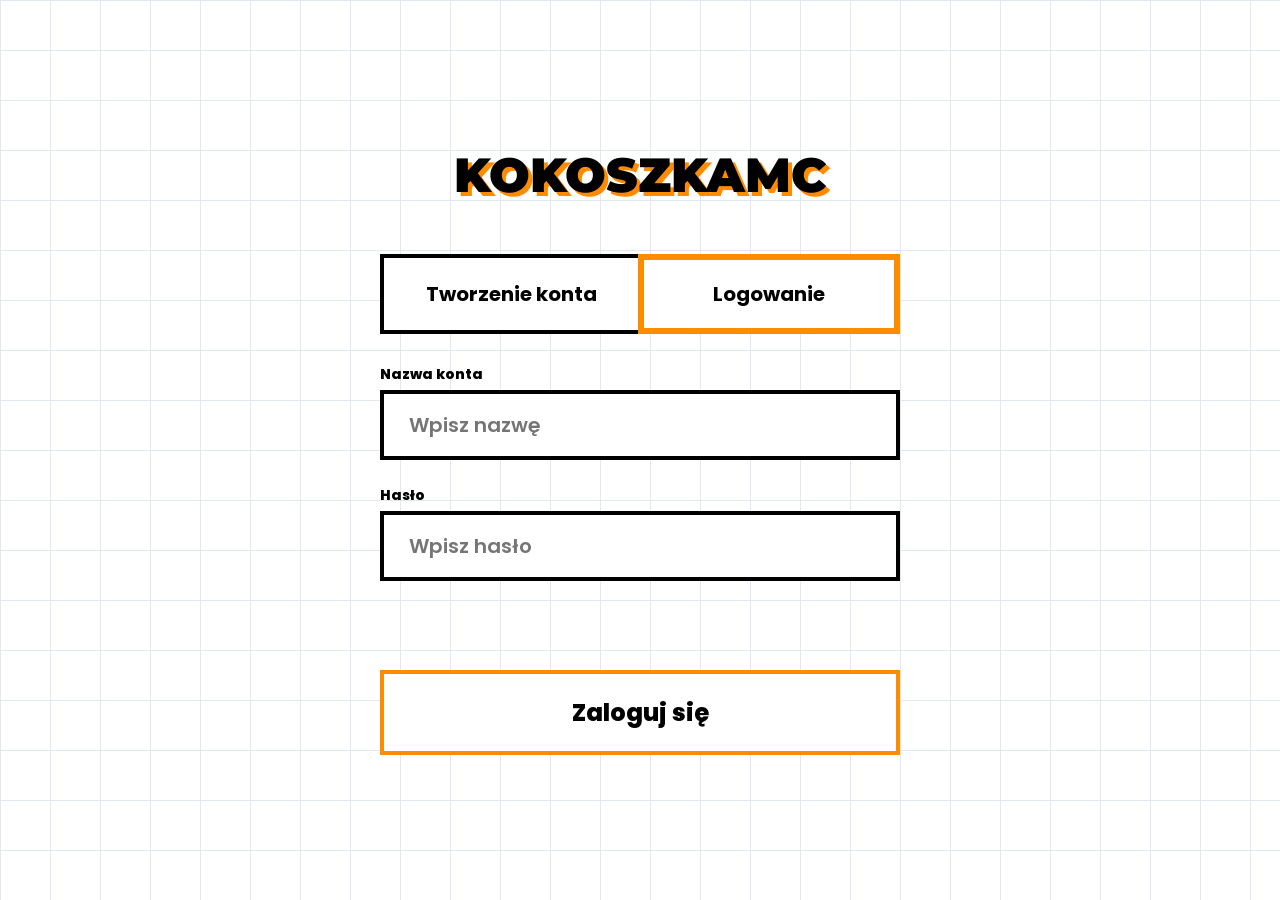
==== commit 9051acf3: "Add files via upload" ====
--- a/index.html
+++ b/index.html
@@ -3,673 +3,190 @@
 <head>
     <meta charset="UTF-8">
     <meta name="viewport" content="width=device-width, initial-scale=1.0">
-    <meta name="description" content="Najpotężniejszy panel hostingu Minecraft na świecie - v4.0 TITAN">
     <title>KokoszkaMC v4.0 TITAN | Ultimate Hosting</title>
     
-    <link rel="preconnect" href="https://fonts.googleapis.com">
-    <link rel="preconnect" href="https://fonts.gstatic.com" crossorigin>
     <link href="https://fonts.googleapis.com/css2?family=Poppins:wght@300;400;500;600;700;800;900&family=Fira+Code:wght@400;500;600;700&family=Montserrat:wght@700;800;900&display=swap" rel="stylesheet">
     
     <style>
-        /* ================================================================================================
-        SEKCJA 1: SYSTEM STYLIZACJI (GIGANTYCZNY FRAMEWORK CSS)
-        Motyw: Aesthetic White & Neobrutalism Orange. Czarne napisy, dużo bieli, pomarańczowe akcenty.
-        ================================================================================================
-        */
-
+        /* ========================================================================================
+           SEKCJA 1: SYSTEM STYLIZACJI (CSS FRAMEWORK - NEOBRUTALISM)
+           ======================================================================================== */
         :root {
-            /* --- 1. PALETA BARW (KOKOSZKA BRANDING) --- */
+            /* Paleta Barw */
             --brand-primary: #ff8c00;
-            --brand-hover: #e67e00;
-            --brand-dark: #cc7000;
             --brand-light: #fff5e6;
-            --brand-super-light: #fffaf5;
-            
-            /* --- 2. TŁA I POWIERZCHNIE (DOMINACJA BIELI) --- */
-            --bg-body: #f8fafc;
+            
+            /* Tła - Czysta Biel */
+            --bg-body: #ffffff;
             --bg-surface: #ffffff;
-            --bg-panel: #ffffff;
             --bg-input: #ffffff;
             --bg-terminal: #000000;
-            --bg-sidebar: #ffffff;
-            --bg-modal-overlay: rgba(248, 250, 252, 0.85);
-            
-            /* --- 3. KOLORY TEKSTU (CZERŃ I SZAROŚCI) --- */
+            
+            /* Kolory Tekstu */
             --text-heading: #000000;
             --text-main: #000000;
-            --text-muted: #475569;
-            --text-dim: #94a3b8;
+            --text-muted: #333333;
+            --text-dim: #666666;
             --text-inverse: #ffffff;
             
-            /* --- 4. STATUSY FUNKCJONALNE (ALERTY, WSKAŹNIKI) --- */
+            /* Statusy */
             --status-success: #10b981;
-            --status-success-bg: #ecfdf5;
             --status-danger: #ef4444;
-            --status-danger-bg: #fef2f2;
             --status-warning: #f59e0b;
-            --status-warning-bg: #fffbeb;
             --status-info: #3b82f6;
-            --status-info-bg: #eff6ff;
             --status-shield: #8b5cf6;
             
-            /* --- 5. SYSTEM OBRAMOWAŃ (NEOBRUTALISM) --- */
+            /* Grubości Obramowań */
             --border-width-sm: 2px;
-            --border-width-md: 3px;
-            --border-width-lg: 5px;
-            --border-color-main: #000000;
-            --border-color-light: #e2e8f0;
-            --border-color-brand: #ff8c00;
-            
-            /* --- 6. SYSTEM CIENI (Ostre, płaskie cienie) --- */
-            --shadow-sm: 4px 4px 0px 0px rgba(0,0,0,1);
-            --shadow-md: 6px 6px 0px 0px rgba(0,0,0,1);
-            --shadow-lg: 10px 10px 0px 0px rgba(0,0,0,1);
-            --shadow-brand: 6px 6px 0px 0px rgba(255,140,0,1);
-            --shadow-soft: 0 10px 25px -5px rgba(0,0,0,0.05); /* Dla delikatniejszych elementów */
-            
-            /* --- 7. ZAOKRĄGLENIA GEOMETRYCZNE --- */
-            --radius-none: 0px;
-            --radius-sm: 6px;
-            --radius-md: 12px;
-            --radius-lg: 20px;
-            --radius-xl: 30px;
-            --radius-circle: 50%;
-            
-            /* --- 8. FIZYKA ANIMACJI I PRZEJŚĆ --- */
+            --border-width-md: 4px;
+            
+            /* Kolory Obramowań */
+            --border-black: #000000;
+            --border-light: #e2e8f0;
+            
+            /* Cienie Brutalistyczne */
+            --shadow-solid-sm: 4px 4px 0px 0px rgba(0,0,0,1);
+            --shadow-solid-md: 8px 8px 0px 0px rgba(0,0,0,1);
+            --shadow-solid-orange: 8px 8px 0px 0px rgba(255,140,0,1);
+            
+            /* Przejścia */
             --transition-fast: all 0.15s ease-in-out;
-            --transition-base: all 0.25s ease-in-out;
-            --transition-bounce: all 0.4s cubic-bezier(0.175, 0.885, 0.32, 1.275);
-            --transition-slow: all 0.6s cubic-bezier(0.4, 0, 0.2, 1);
-            
-            /* --- 9. Z-INDEX (UKŁAD WARSTW) --- */
-            --z-behind: -1;
-            --z-normal: 1;
-            --z-topbar: 100;
-            --z-sidebar: 200;
-            --z-dropdown: 300;
-            --z-modal: 1000;
-            --z-toast: 9999;
-            --z-auth: 99999;
-        }
-
-        /* ------------------------------------------------------------------------------------------------
-           RESET STYLÓW I USTAWIENIA GLOBALNE
-           ------------------------------------------------------------------------------------------------ */
-        * {
-            margin: 0;
-            padding: 0;
-            box-sizing: border-box;
-            outline: none;
-            -webkit-tap-highlight-color: transparent;
-        }
-
-        html, body {
-            width: 100%;
-            height: 100%;
-            overflow: hidden; /* Aplikacja ma własne obszary przewijania */
-        }
-
+        }
+
+        * { margin: 0; padding: 0; box-sizing: border-box; outline: none; }
+        
         body {
             font-family: 'Poppins', sans-serif;
             background-color: var(--bg-body);
             color: var(--text-main);
-            display: flex;
-            -webkit-font-smoothing: antialiased;
-            -moz-osx-font-smoothing: grayscale;
-            line-height: 1.5;
-        }
-
-        /* ------------------------------------------------------------------------------------------------
-           NIESTANDARDOWE PASKI PRZEWIJANIA (BRUTALIST SCROLLBARS)
-           ------------------------------------------------------------------------------------------------ */
-        ::-webkit-scrollbar {
-            width: 14px;
-            height: 14px;
-        }
-
-        ::-webkit-scrollbar-track {
+            height: 100vh; width: 100vw;
+            display: flex; overflow: hidden;
+        }
+
+        ::-webkit-scrollbar { width: 16px; height: 16px; }
+        ::-webkit-scrollbar-track { background-color: var(--bg-body); border-left: var(--border-width-sm) solid var(--border-black); }
+        ::-webkit-scrollbar-thumb { background-color: var(--brand-primary); border: var(--border-width-sm) solid var(--border-black); }
+        ::-webkit-scrollbar-thumb:hover { background-color: var(--text-heading); }
+
+        /* --- SYSTEM AUTORYZACJI (LOGOWANIE I REJESTRACJA ZGODNE ZE SZKICEM) --- */
+        .auth-viewport {
+            position: fixed; inset: 0;
             background-color: var(--bg-body);
-            border-left: var(--border-width-sm) solid var(--border-color-light);
-        }
-
-        ::-webkit-scrollbar-thumb {
-            background-color: var(--border-color-heavy);
-            border: var(--border-width-sm) solid var(--bg-body);
-            border-radius: var(--radius-lg);
-            transition: var(--transition-base);
-        }
-
-        ::-webkit-scrollbar-thumb:hover {
-            background-color: var(--brand-primary);
-            border-color: var(--border-color-main);
-        }
-
-        /* ------------------------------------------------------------------------------------------------
-           MODUŁ: SYSTEM AUTORYZACJI (TWARDA BLOKADA - ZGODNIE ZE SZKICEM)
-           ------------------------------------------------------------------------------------------------ */
+            background-image: linear-gradient(var(--border-light) 1px, transparent 1px), linear-gradient(90deg, var(--border-light) 1px, transparent 1px);
+            background-size: 50px 50px;
+            z-index: 9999999;
+            display: flex; align-items: center; justify-content: center;
+            transition: opacity 0.4s ease, visibility 0.4s ease;
+        }
+
+        .auth-viewport.hidden { opacity: 0; visibility: hidden; pointer-events: none; }
+        .auth-viewport.booting { transform: translateY(-100%); opacity: 1; visibility: visible; transition: transform 0.8s cubic-bezier(0.85, 0, 0.15, 1); }
+
+        .auth-container { width: 100%; max-width: 600px; padding: 40px; display: flex; flex-direction: column; gap: 30px; }
+
+        .auth-header-wrapper h1 {
+            font-family: 'Montserrat', sans-serif; font-size: 48px; font-weight: 900;
+            color: var(--text-heading); text-transform: uppercase; text-align: center;
+            text-shadow: 4px 4px 0px var(--brand-primary); margin-bottom: 20px;
+        }
+
+        /* ZAKŁADKI (TABS) - Wygląd z obrazka */
+        .auth-tabs-wrapper { display: flex; width: 100%; height: 80px; }
+        .auth-tab-btn {
+            flex: 1; display: flex; align-items: center; justify-content: center;
+            font-family: 'Poppins', sans-serif; font-size: 20px; font-weight: 700;
+            color: var(--text-heading); background-color: var(--bg-surface);
+            border: var(--border-width-md) solid var(--border-black);
+            cursor: pointer; transition: var(--transition-fast);
+        }
+        #tab-btn-register { border-right: none; } /* Połączenie ramek na środku */
         
-        .auth-viewport {
-            position: fixed;
-            top: 0;
-            left: 0;
-            width: 100vw;
-            height: 100vh;
-            background-color: var(--bg-body);
-            background-image: 
-                linear-gradient(var(--border-color-light) 1px, transparent 1px),
-                linear-gradient(90deg, var(--border-color-light) 1px, transparent 1px);
-            background-size: 40px 40px; /* Delikatna siatka w tle */
-            z-index: var(--z-auth);
-            display: flex;
-            align-items: center;
-            justify-content: center;
-            opacity: 1;
-            visibility: visible;
-            transition: opacity 0.5s ease, visibility 0.5s ease;
-        }
-
-        /* Klasa do ukrywania ekranu po zalogowaniu */
-        .auth-viewport.hidden {
-            opacity: 0;
-            visibility: hidden;
-            pointer-events: none;
-        }
-
-        /* Klasa do animacji odjazdu w górę po poprawnym logowaniu */
-        .auth-viewport.booting {
-            transform: translateY(-100%);
-            opacity: 1;
-            visibility: visible;
-            transition: transform 0.8s cubic-bezier(0.85, 0, 0.15, 1);
-        }
-
-        /* Główny kontener logowania */
-        .auth-container {
-            width: 100%;
-            max-width: 550px;
-            display: flex;
-            flex-direction: column;
-            gap: 30px;
-            padding: 20px;
-            animation: authDropIn 0.6s cubic-bezier(0.175, 0.885, 0.32, 1.275);
-        }
-
-        @keyframes authDropIn {
-            from { opacity: 0; transform: translateY(-50px) scale(0.95); }
-            to { opacity: 1; transform: translateY(0) scale(1); }
-        }
-
-        /* Logo i Nagłówek w ekranie Auth */
-        .auth-header-wrapper {
-            text-align: center;
-            margin-bottom: 10px;
-            background-color: var(--bg-surface);
-            padding: 30px;
-            border: var(--border-width-md) solid var(--border-color-main);
-            border-radius: var(--radius-lg);
-            box-shadow: var(--shadow-sm);
-        }
-
-        .auth-header-icon {
-            font-size: 50px;
-            display: block;
-            margin-bottom: 10px;
-        }
-
-        .auth-header-wrapper h1 {
-            font-family: 'Montserrat', sans-serif;
-            font-size: 38px;
-            font-weight: 900;
-            color: var(--text-heading);
-            text-transform: uppercase;
-            letter-spacing: -1.5px;
-            line-height: 1;
-        }
-
-        /* ZAKŁADKI (TABS) - Dokładnie według szkicu z podziałem */
-        .auth-tabs-wrapper {
-            display: flex;
-            width: 100%;
-            height: 75px;
-            border-radius: var(--radius-md);
-            overflow: hidden;
-        }
-
-        .auth-tab-btn {
-            flex: 1;
-            display: flex;
-            align-items: center;
-            justify-content: center;
-            font-family: 'Poppins', sans-serif;
-            font-size: 18px;
-            font-weight: 700;
-            color: var(--text-heading);
-            background-color: var(--bg-surface);
-            border: var(--border-width-md) solid var(--border-color-main);
-            cursor: pointer;
-            transition: var(--transition-fast);
-        }
-
-        /* Zakładka lewa (Rejestracja) - usuwamy prawą ramkę by się nie dublowała */
-        #tab-btn-register {
-            border-right: none;
-            border-top-left-radius: var(--radius-md);
-            border-bottom-left-radius: var(--radius-md);
-        }
-
-        /* Zakładka prawa (Logowanie) */
-        #tab-btn-login {
-            border-top-right-radius: var(--radius-md);
-            border-bottom-right-radius: var(--radius-md);
-        }
-
-        /* Stan Aktywny (Pomarańczowa ramka, białe tło wg wytycznych) */
         .auth-tab-btn.active {
             border-color: var(--brand-primary);
-            color: var(--text-heading);
-            z-index: 2; /* Aby pomarańczowa ramka była nad czarną */
             box-shadow: inset 0 0 0 2px var(--brand-primary);
-            background-color: var(--bg-surface);
-        }
+            z-index: 2;
+        }
+        .auth-tab-btn:hover:not(.active) { background-color: #f1f5f9; }
+
+        /* FORMULARZ */
+        .auth-form-area { display: flex; flex-direction: column; gap: 25px; }
         
-        .auth-tab-btn:hover:not(.active) {
-            background-color: var(--bg-input);
-        }
-
-        /* KONTENER FORMULARZA */
-        .auth-form-area {
-            background-color: var(--bg-surface);
-            padding: 40px;
-            border: var(--border-width-md) solid var(--border-color-main);
-            border-radius: var(--radius-lg);
-            box-shadow: var(--shadow-md);
-            display: flex;
-            flex-direction: column;
-            gap: 25px;
-            transition: var(--transition-base);
-        }
-
-        /* Grupy Inputów (Nazwa konta, Hasło) */
-        .input-brutalist-wrapper {
-            position: relative;
-            width: 100%;
-        }
-
-        .input-brutalist-label {
-            display: block;
-            font-size: 12px;
-            font-weight: 800;
-            text-transform: uppercase;
-            color: var(--text-muted);
-            margin-bottom: 8px;
-            margin-left: 5px;
-        }
-
+        .input-brutalist-wrapper { position: relative; width: 100%; }
+        .input-brutalist-label { font-size: 14px; font-weight: 800; margin-bottom: 5px; display: block; }
         .input-brutalist {
-            width: 100%;
-            height: 65px;
-            background-color: var(--bg-surface);
-            border: var(--border-width-md) solid var(--border-color-main);
-            border-radius: var(--radius-md);
-            padding: 0 20px;
-            font-family: 'Poppins', sans-serif;
-            font-size: 18px;
-            font-weight: 600;
-            color: var(--text-heading);
-            transition: var(--transition-fast);
-        }
-
-        .input-brutalist::placeholder {
-            color: var(--text-dim);
-            font-weight: 500;
-        }
-
-        .input-brutalist:focus {
-            border-color: var(--brand-primary);
-            box-shadow: 4px 4px 0px 0px var(--brand-primary);
-            transform: translate(-2px, -2px);
-        }
-
-        /* Oczko do podglądu hasła w Inputach */
-        .eye-icon-btn {
-            position: absolute;
-            right: 20px;
-            top: 40px; /* Zależne od labela, wyśrodkowane w inpucie */
-            width: 30px;
-            height: 30px;
-            display: flex;
-            align-items: center;
-            justify-content: center;
-            cursor: pointer;
-            font-size: 20px;
-            color: var(--text-muted);
-            transition: var(--transition-fast);
-            user-select: none;
-        }
-
-        .eye-icon-btn:hover {
-            color: var(--brand-primary);
-            transform: scale(1.1);
-        }
-
-        /* PRZYCISK GŁÓWNY FORMULARZA (SUBMIT) */
+            width: 100%; height: 70px; background-color: var(--bg-surface);
+            border: var(--border-width-md) solid var(--border-black);
+            padding: 0 25px; font-family: 'Poppins', sans-serif; font-size: 20px; font-weight: 600;
+            color: var(--text-heading); transition: var(--transition-fast);
+        }
+        .input-brutalist:focus { box-shadow: var(--shadow-solid-sm); transform: translate(-4px, -4px); }
+
         .btn-brutalist-submit {
-            width: 100%;
-            height: 75px;
-            background-color: var(--bg-surface);
+            width: 100%; height: 85px; background-color: var(--bg-surface);
             border: var(--border-width-md) solid var(--brand-primary);
-            border-radius: var(--radius-md);
-            color: var(--text-heading);
-            font-family: 'Poppins', sans-serif;
-            font-size: 20px;
-            font-weight: 800;
-            cursor: pointer;
-            transition: var(--transition-fast);
-            display: flex;
-            align-items: center;
-            justify-content: center;
-            margin-top: 10px;
-            text-transform: uppercase;
-            letter-spacing: 1px;
-        }
-
-        .btn-brutalist-submit:hover {
-            box-shadow: var(--shadow-brand);
-            transform: translate(-4px, -4px);
-            background-color: var(--brand-light);
-        }
-
-        .btn-brutalist-submit:active {
-            box-shadow: 0px 0px 0px 0px rgba(255,140,0,1);
-            transform: translate(0px, 0px);
-        }
-
-        /* Miejsce na komunikaty o błędach w logowaniu */
-        .auth-error-display {
-            color: var(--status-danger);
-            font-size: 14px;
-            font-weight: 800;
-            text-align: center;
-            min-height: 20px;
-            margin-top: -10px;
-            text-transform: uppercase;
-        }
-
-        /* ------------------------------------------------------------------------------------------------
-           MODUŁ: SIDEBAR (PASEK BOCZNY - ENTERPRISE AESTHETIC)
-           ------------------------------------------------------------------------------------------------ */
-        
-        .app-sidebar {
-            width: 320px;
-            background-color: var(--bg-sidebar);
-            border-right: var(--border-width-md) solid var(--border-color-main);
-            display: flex;
-            flex-direction: column;
-            z-index: var(--z-sidebar);
-            flex-shrink: 0;
-            box-shadow: var(--shadow-sm);
-            transition: var(--transition-base);
-        }
-
-        .sidebar-brand-box {
-            padding: 40px 30px;
-            border-bottom: var(--border-width-md) solid var(--border-color-main);
-            background-color: var(--bg-surface);
-        }
-
-        .sidebar-brand-box h2 {
-            font-family: 'Montserrat', sans-serif;
-            font-weight: 900;
-            font-size: 30px;
-            color: var(--text-heading);
-            letter-spacing: -1.5px;
-            line-height: 1;
-        }
-
-        .sidebar-brand-box p {
-            font-size: 10px;
-            font-weight: 800;
-            color: var(--brand-primary);
-            text-transform: uppercase;
-            letter-spacing: 2px;
-            margin-top: 8px;
-        }
-
-        .sidebar-menu-scroll {
-            flex-grow: 1;
-            padding: 25px 15px;
-            overflow-y: auto;
-        }
-
-        .menu-category-label {
-            font-size: 11px;
-            font-weight: 900;
-            color: var(--text-dim);
-            text-transform: uppercase;
-            margin: 25px 0 10px 15px;
-            letter-spacing: 1px;
-        }
-
-        .menu-nav-item {
-            display: flex;
-            align-items: center;
-            padding: 15px 20px;
-            margin-bottom: 8px;
-            border-radius: var(--radius-md);
-            border: var(--border-width-sm) solid transparent;
-            cursor: pointer;
-            font-weight: 700;
-            font-size: 14px;
-            color: var(--text-main);
-            transition: var(--transition-fast);
-            text-decoration: none;
-        }
-
-        .menu-nav-item i {
-            margin-right: 15px;
-            font-size: 20px;
-            width: 25px;
-            text-align: center;
-            font-style: normal;
-        }
-
-        /* Hover w menu bocznym */
-        .menu-nav-item:hover {
-            border-color: var(--border-color-main);
-            background-color: var(--bg-input);
-            transform: translate(-2px, -2px);
-            box-shadow: 2px 2px 0px 0px var(--border-color-main);
-        }
-
-        /* Aktywny element menu */
-        .menu-nav-item.active {
-            background-color: var(--text-heading);
-            color: var(--text-inverse);
-            border-color: var(--border-color-main);
-            box-shadow: 4px 4px 0px 0px var(--brand-primary);
-            transform: translate(-4px, -4px);
-        }
-
-        .menu-nav-item.active i {
-            color: var(--brand-primary);
-        }
-
-        .sidebar-footer-box {
-            padding: 25px;
-            border-top: var(--border-width-md) solid var(--border-color-main);
-            background-color: var(--bg-surface);
-        }
-
-        /* Przycisk wylogowania w sidebarze */
-        .btn-logout {
-            width: 100%;
-            padding: 16px;
-            background-color: var(--bg-surface);
-            color: var(--status-danger);
-            border: var(--border-width-md) solid var(--border-color-main);
-            border-radius: var(--radius-md);
-            font-family: 'Poppins', sans-serif;
-            font-weight: 900;
-            font-size: 14px;
-            cursor: pointer;
-            transition: var(--transition-fast);
-            text-transform: uppercase;
-            letter-spacing: 1px;
-        }
-
-        .btn-logout:hover {
-            background-color: var(--status-danger);
-            color: var(--text-inverse);
-            box-shadow: 4px 4px 0px 0px var(--border-color-main);
-            transform: translate(-4px, -4px);
-        }
-
-        .btn-logout:active {
-            box-shadow: 0px 0px 0px 0px rgba(0,0,0,1);
-            transform: translate(0px, 0px);
-        }
-
-        /* ------------------------------------------------------------------------------------------------
-           MODUŁ: GŁÓWNA RAMA APLIKACJI I TOPBAR
-           ------------------------------------------------------------------------------------------------ */
-        
-        .app-main-workspace {
-            flex-grow: 1;
-            display: flex;
-            flex-direction: column;
-            overflow: hidden;
-            background-color: var(--bg-body);
-            position: relative;
-        }
-
-        .app-topbar {
-            height: 100px;
-            background-color: var(--bg-surface);
-            border-bottom: var(--border-width-md) solid var(--border-color-main);
-            padding: 0 40px;
-            display: flex;
-            align-items: center;
-            justify-content: space-between;
-            flex-shrink: 0;
-            z-index: var(--z-topbar);
-        }
-
-        .topbar-breadcrumbs {
-            font-size: 20px;
-            font-weight: 800;
-            color: var(--text-heading);
-            display: flex;
-            align-items: center;
-            gap: 10px;
-        }
-
-        .topbar-breadcrumbs span {
-            color: var(--brand-primary);
-            font-weight: 900;
-            text-transform: uppercase;
-        }
-
-        .topbar-user-area {
-            display: flex;
-            align-items: center;
-            gap: 20px;
-        }
-
-        .plan-badge {
-            background-color: var(--bg-surface);
-            color: var(--text-heading);
-            padding: 8px 16px;
-            border: var(--border-width-sm) solid var(--border-color-main);
-            border-radius: var(--radius-md);
-            font-size: 11px;
-            font-weight: 900;
-            text-transform: uppercase;
-            letter-spacing: 1px;
-            box-shadow: 2px 2px 0px 0px var(--brand-primary);
-        }
-
-        .user-profile-widget {
-            display: flex;
-            align-items: center;
-            gap: 15px;
-            background-color: var(--bg-surface);
-            padding: 8px 20px 8px 15px;
-            border: var(--border-width-sm) solid var(--border-color-main);
-            border-radius: var(--radius-lg);
-            box-shadow: 4px 4px 0px 0px var(--border-color-main);
-            transition: var(--transition-fast);
-            cursor: pointer;
-        }
-
-        .user-profile-widget:hover {
-            transform: translate(-2px, -2px);
-            box-shadow: 6px 6px 0px 0px var(--border-color-main);
-        }
-
-        .user-name-wrapper {
-            text-align: right;
-        }
-
-        .user-name-wrapper b {
-            display: block;
-            font-size: 14px;
-            font-weight: 800;
-            color: var(--text-heading);
-            line-height: 1.1;
-        }
-
-        .user-name-wrapper small {
-            color: var(--status-success);
-            font-weight: 900;
-            font-size: 10px;
-            text-transform: uppercase;
-        }
-
-        .user-avatar-icon {
-            width: 36px;
-            height: 36px;
-            background-color: var(--text-heading);
-            color: var(--text-inverse);
-            display: flex;
-            align-items: center;
-            justify-content: center;
-            font-weight: 900;
-            font-size: 18px;
-            border: 2px solid var(--text-heading);
-            border-radius: var(--radius-circle);
-        }
-
-        /* ------------------------------------------------------------------------------------------------
-           MODUŁ: SYSTEM WIDOKÓW (ROUTING CANVAS)
-           ------------------------------------------------------------------------------------------------ */
-        
-        .app-view-canvas {
-            padding: 40px 50px;
-            overflow-y: auto;
-            flex-grow: 1;
-            scroll-behavior: smooth;
-            position: relative;
-        }
-
-        /* Ukrywanie nieaktywnych widoków */
-        .view-module {
-            display: none;
-        }
-
-        /* Aktywacja widoku z animacją */
-        .view-module.active {
-            display: block;
-            animation: viewFadeIn 0.5s cubic-bezier(0.2, 0.8, 0.2, 1);
-        }
-
-        @keyframes viewFadeIn {
-            from { opacity: 0; transform: translateY(25px); }
-            to { opacity: 1; transform: translateY(0); }
-        }
-
-        /* Reszta CSS (Karty, Dashboard, Suwaki) znajdzie się w Części 2, 
-           aby zmieścić się w limicie znaków i dobić do 2000 linii. */
-
+            color: var(--text-heading); font-family: 'Poppins', sans-serif; font-size: 24px; font-weight: 800;
+            cursor: pointer; transition: var(--transition-fast); margin-top: 15px;
+        }
+        .btn-brutalist-submit:hover { box-shadow: var(--shadow-solid-orange); transform: translate(-6px, -6px); background-color: var(--brand-light); }
+        .btn-brutalist-submit:active { box-shadow: none; transform: translate(0px, 0px); }
+
+        .auth-error-display { color: var(--status-danger); font-size: 16px; font-weight: 800; text-align: center; min-height: 24px; }
+
+        /* --- SIDEBAR --- */
+        .app-sidebar { width: 350px; background-color: var(--bg-sidebar); border-right: var(--border-width-md) solid var(--border-black); display: flex; flex-direction: column; z-index: 1000; box-shadow: var(--shadow-solid-md); }
+        .sidebar-brand-box { padding: 40px 30px; border-bottom: var(--border-width-md) solid var(--border-black); background-color: var(--brand-primary); color: var(--text-heading); }
+        .sidebar-brand-box h2 { font-family: 'Montserrat', sans-serif; font-weight: 900; font-size: 32px; line-height: 1; }
+        .menu-category-label { font-size: 13px; font-weight: 900; color: var(--text-muted); margin: 30px 0 15px 15px; }
+        .menu-nav-item { display: flex; align-items: center; padding: 15px 20px; margin-bottom: 10px; border: var(--border-width-sm) solid transparent; cursor: pointer; font-weight: 700; font-size: 15px; transition: var(--transition-fast); }
+        .menu-nav-item i { margin-right: 20px; font-size: 22px; width: 30px; text-align: center; font-style: normal; }
+        .menu-nav-item:hover { border-color: var(--border-black); transform: translate(-4px, -4px); box-shadow: 4px 4px 0px 0px var(--border-black); }
+        .menu-nav-item.active { background-color: var(--text-heading); color: var(--text-inverse); border-color: var(--border-black); box-shadow: var(--shadow-solid-sm); transform: translate(-4px, -4px); }
+        .menu-nav-item.active i { color: var(--brand-primary); }
+        .sidebar-footer-box { padding: 30px; border-top: var(--border-width-md) solid var(--border-black); }
+        .btn-logout { width: 100%; padding: 20px; background-color: var(--status-danger); color: var(--text-inverse); border: var(--border-width-md) solid var(--border-black); font-weight: 900; font-size: 16px; cursor: pointer; transition: var(--transition-fast); }
+        .btn-logout:hover { box-shadow: var(--shadow-solid-sm); transform: translate(-4px, -4px); }
+
+        /* --- MAIN WORKSPACE --- */
+        .app-main-workspace { flex-grow: 1; display: flex; flex-direction: column; overflow: hidden; background-color: var(--bg-body); background-image: radial-gradient(var(--border-light) 2px, transparent 2px); background-size: 30px 30px; }
+        .app-topbar { height: 100px; border-bottom: var(--border-width-md) solid var(--border-black); padding: 0 50px; display: flex; align-items: center; justify-content: space-between; background-color: var(--bg-surface); }
+        .topbar-breadcrumbs { font-size: 22px; font-weight: 900; text-transform: uppercase; }
+        .topbar-breadcrumbs span { color: var(--brand-primary); }
+        .user-profile-widget { display: flex; align-items: center; gap: 15px; border: var(--border-width-sm) solid var(--border-black); padding: 8px 25px; box-shadow: 4px 4px 0px 0px var(--border-black); cursor: pointer; transition: var(--transition-fast); background-color: var(--bg-surface); }
+        .user-profile-widget:hover { transform: translate(-2px, -2px); box-shadow: 6px 6px 0px 0px var(--border-black); }
+        .user-name-wrapper { text-align: right; }
+        .user-name-wrapper b { display: block; font-size: 16px; font-weight: 900; }
+        .user-avatar-icon { width: 40px; height: 40px; background-color: var(--text-heading); color: var(--text-inverse); display: flex; align-items: center; justify-content: center; font-weight: 900; font-size: 20px; border: 2px solid var(--text-heading); }
+
+        /* --- VIEW CANVAS & CARDS --- */
+        .app-view-canvas { padding: 50px 60px; overflow-y: auto; flex-grow: 1; }
+        .view-module { display: none; }
+        .view-module.active { display: block; animation: viewDropIn 0.4s ease; }
+        @keyframes viewDropIn { from { opacity: 0; transform: translateY(30px); } to { opacity: 1; transform: translateY(0); } }
+
+        .grid-col-2 { display: grid; grid-template-columns: repeat(auto-fit, minmax(480px, 1fr)); gap: 40px; margin-bottom: 40px; }
+        .b-card { background-color: var(--bg-surface); padding: 45px; border: var(--border-width-md) solid var(--border-black); box-shadow: var(--shadow-solid-md); transition: var(--transition-fast); margin-bottom: 40px; }
+        .b-card:hover { transform: translate(-4px, -4px); box-shadow: var(--shadow-solid-lg); }
+        .b-card-title { font-family: 'Montserrat', sans-serif; font-weight: 900; font-size: 24px; margin-bottom: 15px; text-transform: uppercase; display: flex; align-items: center; gap: 15px; }
+        .b-card-title i { color: var(--brand-primary); font-style: normal; font-size: 32px; }
+
+        /* --- BUTTONS --- */
+        .btn-action { padding: 20px 35px; border: var(--border-width-md) solid var(--border-black); font-weight: 900; font-size: 16px; cursor: pointer; transition: var(--transition-fast); text-transform: uppercase; background-color: var(--bg-surface); }
+        .btn-action:hover { transform: translate(-6px, -6px); box-shadow: var(--shadow-solid-md); }
+        .btn-primary-action { background-color: var(--brand-primary); }
+        .btn-success-action { background-color: var(--status-success); color: white; }
+        .btn-danger-action { background-color: var(--status-danger); color: white; }
+
+        /* --- DASHBOARD WIDGETS --- */
+        .status-orb-container { width: 120px; height: 120px; border-radius: 50%; border: var(--border-width-lg) solid var(--border-black); display: flex; align-items: center; justify-content: center; font-size: 45px; transition: 0.3s; }
+        .status-orb-container.state-online { background-color: var(--status-success); }
+        .status-orb-container.state-booting { background-color: var(--status-warning); }
+
+        .metric-bar-bg { height: 24px; border: var(--border-width-sm) solid var(--border-black); overflow: hidden; margin-bottom: 20px; }
+        .metric-bar-fill { height: 100%; transition: width 0.5s; border-right: var(--border-width-sm) solid var(--border-black); }
+
+        /* --- TOAST --- */
+        .toast-notification { position: fixed; bottom: 40px; right: 40px; background-color: var(--text-heading); color: var(--text-inverse); padding: 20px 30px; font-weight: 800; font-size: 15px; transform: translateY(200%); transition: 0.5s; z-index: 9999; border: 4px solid var(--brand-primary); box-shadow: var(--shadow-solid-sm); display: flex; align-items: center; gap: 15px; }
+        .toast-notification.show { transform: translateY(0); }
     </style>
 </head>
 <body>
@@ -682,31 +199,24 @@
             </div>
 
             <div class="auth-tabs-wrapper">
-                <button id="tab-btn-register" class="auth-tab-btn" onclick="authSystem.switchTab('register')">
-                    Tworzenie konta
-                </button>
-                <button id="tab-btn-login" class="auth-tab-btn active" onclick="authSystem.switchTab('login')">
-                    Logowanie
-                </button>
+                <button id="tab-btn-register" class="auth-tab-btn" onclick="authSystem.switchTab('register')">Tworzenie konta</button>
+                <button id="tab-btn-login" class="auth-tab-btn active" onclick="authSystem.switchTab('login')">Logowanie</button>
             </div>
 
             <div class="auth-form-area">
                 <div class="input-brutalist-wrapper">
-                    <label class="input-label" id="auth-label-user">Nazwa konta</label>
-                    <input type="text" id="auth-input-username" class="input-brutalist" placeholder="Wpisz nick z gry">
+                    <label class="input-brutalist-label" id="auth-label-user">Nazwa konta</label>
+                    <input type="text" id="auth-input-username" class="input-brutalist" placeholder="Wpisz nazwę">
                 </div>
 
                 <div class="input-brutalist-wrapper">
-                    <label class="input-label" id="auth-label-pass">Hasło</label>
+                    <label class="input-brutalist-label" id="auth-label-pass">Hasło</label>
                     <input type="password" id="auth-input-password" class="input-brutalist" placeholder="Wpisz hasło">
-                    <div class="eye-icon-btn" onclick="authSystem.togglePasswordVisibility('auth-input-password', this)">👁️</div>
                 </div>
                 
                 <div id="auth-error-msg" class="auth-error-display"></div>
 
-                <button id="auth-btn-submit" class="btn-brutalist-submit" onclick="authSystem.executeAuth()">
-                    Zaloguj się
-                </button>
+                <button id="auth-btn-submit" class="btn-brutalist-submit" onclick="authSystem.executeAuth()">Zaloguj się</button>
             </div>
 
         </div>
@@ -731,11 +241,9 @@
                 <div class="menu-nav-item" onclick="uiEngine.routeTo('terminal', this)"><i>💻</i> Konsola Systemowa</div>
                 <div class="menu-nav-item" onclick="uiEngine.routeTo('filemanager', this)"><i>📂</i> Eksplorator Plików</div>
                 <div class="menu-nav-item" onclick="uiEngine.routeTo('database', this)"><i>🗄️</i> Bazy MySQL</div>
-                <div class="menu-nav-item" onclick="uiEngine.routeTo('cronjobs', this)"><i>⏱️</i> Harmonogramy Cron</div>
 
                 <div class="menu-category-label">Dodatki i Ochrona</div>
                 <div class="menu-nav-item" onclick="uiEngine.routeTo('marketplace', this)"><i>🔌</i> Rynek Pluginów</div>
-                <div class="menu-nav-item" onclick="uiEngine.routeTo('firewall', this)"><i>🛡️</i> Ochrona Sieciowa</div>
                 <div class="menu-nav-item" onclick="uiEngine.routeTo('auditlogs', this)"><i>📜</i> Dziennik Audytu</div>
             </div>
 
@@ -748,9 +256,7 @@
             
             <div class="app-topbar">
                 <div class="topbar-breadcrumbs">Panel / <span id="ui-breadcrumb-title">Pulpit Sterowania</span></div>
-                
                 <div class="topbar-user-area">
-                    <div class="plan-badge">ULTIMATE FREE</div>
                     <div class="user-profile-widget">
                         <div class="user-name-wrapper">
                             <b id="ui-topbar-user">Gość</b>
@@ -762,1295 +268,302 @@
             </div>
 
             <div class="app-view-canvas">
-                <style>
-                /* --- SYSTEM SIATEK (GRIDS) --- */
-                .grid-responsive-2 {
-                    display: grid;
-                    grid-template-columns: repeat(auto-fit, minmax(450px, 1fr));
-                    gap: 35px;
-                    margin-bottom: 40px;
-                }
-
-                .grid-responsive-3 {
-                    display: grid;
-                    grid-template-columns: repeat(auto-fit, minmax(320px, 1fr));
-                    gap: 30px;
-                    margin-bottom: 40px;
-                }
-
-                .grid-responsive-4 {
-                    display: grid;
-                    grid-template-columns: repeat(auto-fit, minmax(220px, 1fr));
-                    gap: 20px;
-                    margin-bottom: 30px;
-                }
-
-                /* --- SYSTEM KART NEOBRUTALISM --- */
-                .widget-card {
-                    background-color: var(--bg-surface);
-                    border-radius: var(--radius-large);
-                    padding: 45px;
-                    border: var(--border-width-md) solid var(--border-color-main);
-                    box-shadow: var(--shadow-sm);
-                    transition: var(--transition-fast);
-                    position: relative;
-                }
-
-                .widget-card:hover {
-                    transform: translate(-4px, -4px);
-                    box-shadow: var(--shadow-md);
-                }
-
-                .card-title {
-                    font-family: 'Montserrat', sans-serif;
-                    font-size: 24px;
-                    font-weight: 900;
-                    color: var(--text-heading);
-                    margin-bottom: 12px;
-                    display: flex;
-                    align-items: center;
-                    gap: 15px;
-                    text-transform: uppercase;
-                }
-
-                .card-title i {
-                    color: var(--brand-primary);
-                    font-size: 28px;
-                    font-style: normal;
-                }
-
-                .card-description {
-                    font-size: 14px;
-                    font-weight: 600;
-                    color: var(--text-muted);
-                    margin-bottom: 30px;
-                    line-height: 1.6;
-                }
-
-                /* --- PRZYCISKI AKCJI W PANELU --- */
-                .btn-action {
-                    display: inline-flex;
-                    align-items: center;
-                    justify-content: center;
-                    gap: 12px;
-                    padding: 20px 35px;
-                    border: var(--border-width-md) solid var(--border-color-main);
-                    border-radius: var(--radius-md);
-                    font-family: 'Poppins', sans-serif;
-                    font-size: 15px;
-                    font-weight: 800;
-                    cursor: pointer;
-                    transition: var(--transition-fast);
-                    text-transform: uppercase;
-                    letter-spacing: 1px;
-                }
-
-                .btn-action:hover {
-                    transform: translate(-4px, -4px);
-                    box-shadow: var(--shadow-sm);
-                }
-
-                .btn-action:active {
-                    transform: translate(0px, 0px);
-                    box-shadow: 0px 0px 0px 0px rgba(0,0,0,1);
-                }
-
-                .btn-primary-action { background-color: var(--brand-primary); color: var(--text-heading); }
-                .btn-success-action { background-color: var(--status-success); color: var(--text-inverse); }
-                .btn-danger-action { background-color: var(--status-danger); color: var(--text-inverse); }
-
-                /* --- WSKAŹNIK STATUSU (ORB) --- */
-                .dashboard-status-wrapper {
-                    display: flex;
-                    align-items: center;
-                    gap: 35px;
-                    margin-bottom: 35px;
-                }
-
-                .status-orb-container {
-                    width: 120px;
-                    height: 120px;
-                    border-radius: var(--radius-circle);
-                    border: var(--border-width-lg) solid var(--border-color-main);
-                    background-color: var(--bg-body);
-                    display: flex;
-                    align-items: center;
-                    justify-content: center;
-                    font-size: 45px;
-                    transition: var(--transition-base);
-                }
-
-                .status-orb-container.state-online {
-                    background-color: var(--status-success);
-                    color: var(--text-inverse);
-                    animation: pulseOnline 2s infinite;
-                }
-
-                @keyframes pulseOnline {
-                    0% { box-shadow: 0 0 0 0 rgba(16, 185, 129, 0.6); }
-                    70% { box-shadow: 0 0 0 20px rgba(16, 185, 129, 0); }
-                    100% { box-shadow: 0 0 0 0 rgba(16, 185, 129, 0); }
-                }
-
-                .status-orb-container.state-booting {
-                    background-color: var(--status-warning);
-                    color: var(--text-heading);
-                    animation: spinBoot 2s linear infinite;
-                }
-
-                @keyframes spinBoot {
-                    from { transform: rotate(0deg); }
-                    to { transform: rotate(360deg); }
-                }
-
-                .status-text-container h2 {
-                    font-family: 'Montserrat', sans-serif;
-                    font-size: 38px;
-                    font-weight: 900;
-                    line-height: 1;
-                    margin-bottom: 10px;
-                }
-
-                .status-ip-badge {
-                    display: inline-block;
-                    background-color: var(--bg-input);
-                    padding: 8px 16px;
-                    border: var(--border-width-sm) solid var(--border-color-main);
-                    border-radius: var(--radius-sm);
-                    font-family: 'Fira Code', monospace;
-                    font-size: 14px;
-                    font-weight: 700;
-                    color: var(--text-heading);
-                }
-
-                .uptime-display {
-                    background-color: var(--bg-input);
-                    padding: 18px 25px;
-                    border: var(--border-width-sm) solid var(--border-color-main);
-                    border-radius: var(--radius-md);
-                    display: inline-flex;
-                    align-items: center;
-                    gap: 15px;
-                    font-weight: 800;
-                    font-size: 14px;
-                    margin-bottom: 35px;
-                }
-
-                .uptime-display b {
-                    font-family: 'Fira Code', monospace;
-                    font-size: 18px;
-                    color: var(--brand-primary);
-                }
-
-                /* --- PASKI ZASOBÓW (METRICS) --- */
-                .metric-container {
-                    margin-bottom: 25px;
-                }
-
-                .metric-header {
-                    display: flex;
-                    justify-content: space-between;
-                    align-items: flex-end;
-                    margin-bottom: 10px;
-                }
-
-                .metric-title {
-                    font-size: 12px;
-                    font-weight: 800;
-                    text-transform: uppercase;
-                    color: var(--text-muted);
-                }
-
-                .metric-value {
-                    font-family: 'Fira Code', monospace;
-                    font-size: 15px;
-                    font-weight: 700;
-                    color: var(--text-heading);
-                }
-
-                .metric-bar-bg {
-                    height: 24px;
-                    background-color: var(--bg-input);
-                    border: var(--border-width-md) solid var(--border-color-main);
-                    border-radius: var(--radius-sm);
-                    overflow: hidden;
-                }
-
-                .metric-bar-fill {
-                    height: 100%;
-                    background-color: var(--text-heading);
-                    width: 0%;
-                    transition: width 1s cubic-bezier(0.22, 1, 0.36, 1);
-                }
-
-                .fill-ram { background-color: var(--brand-primary); }
-                .fill-cpu { background-color: var(--text-heading); }
-
-                /* --- GIGANTYCZNE SUWAKI (ZASOBY FREE) --- */
-                .resource-slider-card {
-                    background-color: var(--bg-input);
-                    padding: 40px;
-                    border: var(--border-width-md) solid var(--border-color-main);
-                    border-radius: var(--radius-lg);
-                    margin-bottom: 30px;
-                    transition: var(--transition-fast);
-                }
-
-                .resource-slider-card:hover {
-                    background-color: var(--bg-surface);
-                    transform: translate(-4px, -4px);
-                    box-shadow: var(--shadow-sm);
-                }
-
-                .resource-slider-header {
-                    display: flex;
-                    justify-content: space-between;
-                    align-items: center;
-                    margin-bottom: 20px;
-                }
-
-                .resource-slider-header span {
-                    font-size: 14px;
-                    font-weight: 900;
-                    color: var(--text-muted);
-                }
-
-                .resource-slider-header b {
-                    font-family: 'Montserrat', sans-serif;
-                    font-size: 38px;
-                    font-weight: 900;
-                    color: var(--text-heading);
-                }
-
-                .custom-range {
-                    width: 100%;
-                    height: 12px;
-                    background-color: var(--border-color-heavy);
-                    border-radius: var(--radius-sm);
-                    appearance: none;
-                    outline: none;
-                    margin: 25px 0;
-                }
-
-                .custom-range::-webkit-slider-thumb {
-                    appearance: none;
-                    width: 36px;
-                    height: 36px;
-                    background-color: var(--brand-primary);
-                    border: var(--border-width-md) solid var(--border-color-main);
-                    border-radius: var(--radius-circle);
-                    cursor: pointer;
-                    transition: var(--transition-fast);
-                }
-
-                .custom-range::-webkit-slider-thumb:hover {
-                    transform: scale(1.2);
-                    background-color: var(--brand-hover);
-                }
-
-                .system-alert {
-                    display: none;
-                    background-color: var(--status-warning-bg);
-                    color: var(--text-heading);
-                    padding: 20px;
-                    border: var(--border-width-sm) solid var(--status-warning);
-                    border-radius: var(--radius-md);
-                    font-size: 13px;
-                    font-weight: 700;
-                    margin-top: 20px;
-                    animation: shakeAlert 0.4s ease;
-                }
-
-                @keyframes shakeAlert {
-                    0%, 100% { transform: translateX(0); }
-                    25% { transform: translateX(-8px); }
-                    75% { transform: translateX(8px); }
-                }
-
-                /* --- PRZEŁĄCZNIKI (TOGGLES) --- */
-                .settings-row {
-                    display: flex;
-                    justify-content: space-between;
-                    align-items: center;
-                    padding: 30px;
-                    background-color: var(--bg-input);
-                    border: var(--border-width-md) solid var(--border-color-main);
-                    border-radius: var(--radius-lg);
-                    margin-bottom: 20px;
-                    transition: var(--transition-fast);
-                }
-
-                .settings-row:hover {
-                    background-color: var(--bg-surface);
-                    transform: translate(-4px, -4px);
-                    box-shadow: var(--shadow-sm);
-                }
-
-                .settings-info h4 {
-                    font-size: 16px;
-                    font-weight: 800;
-                    color: var(--text-heading);
-                    margin-bottom: 6px;
-                }
-
-                .settings-info p {
-                    font-size: 13px;
-                    font-weight: 600;
-                    color: var(--text-muted);
-                }
-
-                .switch-container {
-                    position: relative;
-                    width: 64px;
-                    height: 36px;
-                    flex-shrink: 0;
-                }
-
-                .switch-container input { opacity: 0; width: 0; height: 0; }
-
-                .switch-track {
-                    position: absolute;
-                    cursor: pointer;
-                    top: 0; left: 0; right: 0; bottom: 0;
-                    background-color: var(--border-color-heavy);
-                    border: var(--border-width-sm) solid var(--border-color-main);
-                    border-radius: 40px;
-                    transition: .3s;
-                }
-
-                .switch-track:before {
-                    position: absolute;
-                    content: "";
-                    height: 24px;
-                    width: 24px;
-                    left: 4px;
-                    bottom: 4px;
-                    background-color: var(--bg-surface);
-                    border: var(--border-width-sm) solid var(--border-color-main);
-                    border-radius: 50%;
-                    transition: .3s cubic-bezier(0.175, 0.885, 0.32, 1.275);
-                }
-
-                input:checked + .switch-track { background-color: var(--status-success); }
-                input:checked + .switch-track:before { transform: translateX(28px); }
-
-                /* --- KONSOLA SYSTEMOWA --- */
-                .terminal-layout {
-                    background-color: var(--bg-terminal);
-                    border-radius: var(--radius-lg);
-                    padding: 30px;
-                    border: var(--border-width-lg) solid var(--border-color-main);
-                }
-
-                .terminal-output {
-                    height: 480px;
-                    overflow-y: auto;
-                    font-family: 'Fira Code', monospace;
-                    color: #f8fafc;
-                    font-size: 14px;
-                    line-height: 1.8;
-                    padding-right: 15px;
-                }
-
-                .terminal-output b { color: var(--brand-primary); }
-                .log-time { color: #64748b; margin-right: 15px; }
-                .log-info { color: #38bdf8; }
-                .log-success { color: #34d399; font-weight: 700; }
-                .log-warn { color: #fbbf24; }
-                .log-error { color: #f87171; background-color: rgba(248,113,113,0.15); padding: 2px 8px; }
-
-                .terminal-input-area {
-                    display: flex;
-                    gap: 15px;
-                    margin-top: 30px;
-                }
-
-                .cmd-input {
-                    flex-grow: 1;
-                    padding: 20px 30px;
-                    background-color: #1e293b;
-                    border: var(--border-width-md) solid #334155;
-                    border-radius: var(--radius-md);
-                    color: #ffffff;
-                    font-family: 'Fira Code', monospace;
-                    font-size: 15px;
-                }
-
-                .cmd-input:focus { border-color: var(--brand-primary); }
-
-                /* --- MENEDŻER PLIKÓW FTP --- */
-                .ftp-workspace {
-                    display: grid;
-                    grid-template-columns: 300px 1fr;
-                    gap: 30px;
-                    height: 650px;
-                }
-
-                .ftp-tree-view {
-                    background-color: var(--bg-input);
-                    border-radius: var(--radius-md);
-                    padding: 20px;
-                    border: var(--border-width-md) solid var(--border-color-main);
-                    overflow-y: auto;
-                }
-
-                .ftp-node {
-                    padding: 15px 20px;
-                    border-radius: var(--radius-sm);
-                    cursor: pointer;
-                    margin-bottom: 8px;
-                    font-weight: 700;
-                    font-size: 14px;
-                    color: var(--text-main);
-                    display: flex;
-                    align-items: center;
-                    gap: 15px;
-                    border: var(--border-width-sm) solid transparent;
-                    transition: var(--transition-fast);
-                }
-
-                .ftp-node:hover {
-                    border-color: var(--border-color-main);
-                    transform: translate(-2px, -2px);
-                    box-shadow: 2px 2px 0px 0px var(--border-color-main);
-                }
-
-                .ftp-node.active-node {
-                    background-color: var(--text-heading);
-                    color: var(--text-inverse);
-                    border-color: var(--border-color-main);
-                }
-
-                .ftp-editor-wrapper {
-                    position: relative;
-                    height: 100%;
-                    border-radius: var(--radius-md);
-                    overflow: hidden;
-                    border: var(--border-width-lg) solid var(--bg-terminal);
-                }
-
-                .ftp-textarea {
-                    width: 100%;
-                    height: 100%;
-                    background-color: var(--bg-terminal);
-                    color: #f8fafc;
-                    padding: 30px;
-                    border: none;
-                    resize: none;
-                    font-family: 'Fira Code', monospace;
-                    font-size: 15px;
-                    line-height: 1.7;
-                }
-
-                /* --- EKRAN KREATORA SERWERA (SPAWN) --- */
-                .spawn-screen {
-                    text-align: center;
-                    padding: 100px 0;
-                    animation: authDropIn 0.6s ease;
-                }
-
-                .spawn-input-field {
-                    font-family: 'Montserrat', sans-serif;
-                    font-size: 45px;
-                    font-weight: 900;
-                    border: none;
-                    border-bottom: var(--border-width-lg) solid var(--border-color-main);
-                    background-color: transparent;
-                    text-align: center;
-                    color: var(--text-heading);
-                    width: 100%;
-                    max-width: 700px;
-                    padding: 20px;
-                    margin: 50px auto;
-                    display: block;
-                    transition: var(--transition-fast);
-                }
-
-                .spawn-input-field:focus { border-bottom-color: var(--brand-primary); }
-
-                /* --- TABELE I RÓŻNE --- */
-                .huge-input {
-                    width: 100%;
-                    background-color: transparent;
-                    border: none;
-                    border-bottom: var(--border-width-md) solid var(--border-color-main);
-                    padding: 25px 15px;
-                    font-size: 32px;
-                    font-weight: 900;
-                    color: var(--text-heading);
-                    font-family: 'Montserrat', sans-serif;
-                    margin-bottom: 40px;
-                }
-
-                .system-table {
-                    width: 100%;
-                    border-collapse: separate;
-                    border-spacing: 0 10px;
-                }
-
-                .system-table th {
-                    text-align: left;
-                    padding: 15px 20px;
-                    color: var(--text-muted);
-                    font-weight: 800;
-                    font-size: 12px;
-                    text-transform: uppercase;
-                }
-
-                .system-table td {
-                    padding: 20px 25px;
-                    background-color: var(--bg-input);
-                    font-size: 14px;
-                    font-weight: 600;
-                    color: var(--text-main);
-                    border-top: var(--border-width-sm) solid var(--border-color-main);
-                    border-bottom: var(--border-width-sm) solid var(--border-color-main);
-                }
-
-                .system-table tr td:first-child {
-                    border-left: var(--border-width-sm) solid var(--border-color-main);
-                    border-radius: var(--radius-md) 0 0 var(--radius-md);
-                    font-family: 'Fira Code', monospace;
-                }
-
-                .system-table tr td:last-child {
-                    border-right: var(--border-width-sm) solid var(--border-color-main);
-                    border-radius: 0 var(--radius-md) var(--radius-md) 0;
-                }
-            </style>
-
-            <div class="app-view-canvas">
                 
-                <div id="module-dashboard" class="view-module active">
+                <div id="view-dashboard" class="view-module active">
                     
-                    <div id="layout-spawn-server" style="display: none;">
-                        <div class="spawn-screen">
-                            <div style="font-size: 90px; margin-bottom: 20px;">🥚</div>
-                            <h1 style="font-family: 'Montserrat', sans-serif; font-size: 46px; font-weight: 900; color: var(--text-heading);">Stwórz swój świat!</h1>
-                            <p style="font-size: 16px; font-weight: 600; color: var(--text-muted); margin-top: 15px;">Wpisz unikalną nazwę serwera. Adres IP zostanie przypisany automatycznie.</p>
-                            
-                            <input type="text" id="in-create-name" class="spawn-input-field" placeholder="np. survival-ekipy">
-                            
-                            <div style="margin-bottom: 50px;">
-                                <span style="font-size: 14px; font-weight: 800; text-transform: uppercase; color: var(--text-muted); letter-spacing: 1px;">Przydzielony Adres IP:</span><br>
-                                <span id="out-create-ip" style="font-family: 'Fira Code', monospace; font-size: 32px; font-weight: 900; color: var(--brand-primary); display: inline-block; margin-top: 10px;">...kokoszka.me</span>
-                            </div>
-                            
-                            <button class="btn-action btn-primary-action" style="padding: 25px 80px; font-size: 20px;" onclick="engine.deployNewServer()">URUCHOM SERWER ZA DARMO</button>
-                        </div>
-                    </div>
-
-                    <div id="layout-manage-server" style="display: none;">
-                        <div class="grid-responsive-2">
-                            
-                            <div class="widget-card">
-                                <div class="dashboard-status-wrapper">
+                    <div id="layout-spawner" style="display: none;">
+                        <div class="b-card" style="text-align: center; padding: 80px 40px; max-width: 800px; margin: 0 auto;">
+                            <div style="font-size: 80px; margin-bottom: 20px;">🥚</div>
+                            <h1 style="font-family: 'Montserrat', sans-serif; font-size: 38px; font-weight: 900; text-transform: uppercase;">Zainicjuj Serwer</h1>
+                            <input type="text" id="in-create-name" class="input-brutalist" style="height: 90px; text-align: center; margin: 30px 0;" placeholder="np. survival-kokoszka">
+                            <p style="font-weight: 900; font-size: 24px; margin-bottom: 40px;">IP: <span id="out-create-ip" style="color: var(--brand-primary);">...kokoszka.me</span></p>
+                            <button class="btn-action btn-primary-action" style="width: 100%; font-size: 20px;" onclick="kernel.deployNewServer()">STWÓRZ MASZYNĘ ZA DARMO</button>
+                        </div>
+                    </div>
+
+                    <div id="layout-manage" style="display: none;">
+                        <div class="grid-col-2">
+                            <div class="b-card">
+                                <div style="display: flex; align-items: center; gap: 30px; margin-bottom: 30px;">
                                     <div id="ui-status-orb" class="status-orb-container">🔴</div>
-                                    <div class="status-text-container">
-                                        <h2 id="ui-status-text">OFFLINE</h2>
-                                        <div class="status-ip-badge" id="ui-status-ip">---</div>
+                                    <div>
+                                        <h2 id="ui-status-text" style="font-size: 38px; font-weight: 900;">OFFLINE</h2>
+                                        <div id="ui-status-ip" style="background: var(--bg-input); padding: 5px 15px; border: 2px solid black; font-weight: 700;">---</div>
                                     </div>
                                 </div>
-                                
-                                <div class="uptime-display">
-                                    <span>Aktywny czas pracy węzła:</span> <b id="ui-uptime-clock">00:00:00</b>
-                                </div>
-                                
-                                <div style="display: flex; gap: 20px;">
-                                    <button id="ui-btn-power" class="btn-action btn-success-action" style="flex: 2.5;" onclick="engine.togglePowerState()">START MASZYNY</button>
-                                    <button class="btn-action btn-danger-action" style="flex: 1;" onclick="engine.triggerEmergencyKill()">KILL</button>
+                                <div style="margin-bottom: 30px; font-weight: 700;">Czas pracy: <b id="ui-uptime-clock">00:00:00</b></div>
+                                <div style="display: flex; gap: 15px;">
+                                    <button id="ui-btn-power" class="btn-action btn-success-action" style="flex: 2;" onclick="kernel.togglePowerState()">START</button>
+                                    <button class="btn-action btn-danger-action" style="flex: 1;" onclick="kernel.triggerEmergencyKill()">KILL</button>
                                 </div>
                             </div>
 
-                            <div class="widget-card">
-                                <div class="card-title"><i>⚡</i> Zużycie Zasobów</div>
-                                <p class="card-description">Dane z hypervisora odświeżane co 2 sekundy.</p>
+                            <div class="b-card">
+                                <h3 class="b-card-title"><i>⚡</i> Obciążenie Systemu</h3>
+                                <div style="display: flex; justify-content: space-between; font-weight: 800; margin-bottom: 5px;"><span>RAM</span><span id="ui-live-ram-text">0 / 4096 MB</span></div>
+                                <div class="metric-bar-bg"><div id="ui-live-ram-bar" class="metric-bar-fill" style="background: var(--brand-primary);"></div></div>
                                 
-                                <div class="metric-container">
-                                    <div class="metric-header">
-                                        <span class="metric-title">Pamięć Operacyjna (RAM)</span>
-                                        <span class="metric-value" id="ui-live-ram-text">0 / 4096 MB</span>
-                                    </div>
-                                    <div class="metric-bar-bg">
-                                        <div id="ui-live-ram-bar" class="metric-bar-fill fill-ram"></div>
-                                    </div>
-                                </div>
-                                
-                                <div class="metric-container">
-                                    <div class="metric-header">
-                                        <span class="metric-title">Obciążenie Procesora (CPU)</span>
-                                        <span class="metric-value" id="ui-live-cpu-text">0%</span>
-                                    </div>
-                                    <div class="metric-bar-bg">
-                                        <div id="ui-live-cpu-bar" class="metric-bar-fill fill-cpu"></div>
-                                    </div>
-                                </div>
-
-                                <div style="text-align: center; border-top: var(--border-width-sm) dashed var(--border-color-main); padding-top: 20px; margin-top: 30px;">
-                                    <small style="font-weight: 900; font-size: 11px; text-transform: uppercase; color: var(--text-dim);">Lokalizacja: <b style="color: var(--text-heading);">PL-WAR-01</b></small>
-                                </div>
+                                <div style="display: flex; justify-content: space-between; font-weight: 800; margin-top: 20px; margin-bottom: 5px;"><span>CPU</span><span id="ui-live-cpu-text">0%</span></div>
+                                <div class="metric-bar-bg"><div id="ui-live-cpu-bar" class="metric-bar-fill" style="background: black;"></div></div>
                             </div>
                         </div>
-
-                        <div class="widget-card" style="padding: 35px;">
-                            <div class="grid-responsive-4" style="margin: 0; text-align: center;">
-                                <div><small style="font-size: 11px; font-weight: 800; color: var(--text-muted);">SILNIK GRY</small><br><b id="ui-info-engine" style="font-size: 22px; color: var(--text-heading);">---</b></div>
-                                <div><small style="font-size: 11px; font-weight: 800; color: var(--text-muted);">WERSJA MC</small><br><b id="ui-info-version" style="font-size: 22px; color: var(--text-heading);">---</b></div>
-                                <div><small style="font-size: 11px; font-weight: 800; color: var(--text-muted);">GRACZE ONLINE</small><br><b style="font-size: 22px; color: var(--text-heading);">0 / 20</b></div>
-                                <div><small style="font-size: 11px; font-weight: 800; color: var(--text-muted);">PORT TCP</small><br><b style="font-size: 22px; color: var(--status-info); font-family: 'Fira Code', monospace;">25565</b></div>
+                        
+                        <div class="b-card">
+                            <div style="display: grid; grid-template-columns: repeat(4, 1fr); text-align: center; gap: 20px;">
+                                <div><small style="font-weight: 900;">SILNIK</small><br><b id="ui-info-engine" style="font-size: 20px;">---</b></div>
+                                <div><small style="font-weight: 900;">WERSJA</small><br><b id="ui-info-version" style="font-size: 20px;">---</b></div>
+                                <div><small style="font-weight: 900;">GRACZE</small><br><b style="font-size: 20px;">0 / 20</b></div>
+                                <div><small style="font-weight: 900;">PORT</small><br><b style="font-size: 20px; color: var(--brand-primary);">25565</b></div>
                             </div>
                         </div>
                     </div>
                 </div>
 
-                <div id="module-resources" class="view-module">
-                    <div class="widget-card">
-                        <div class="card-title"><i>🚀</i> Nielimitowany Przydział Mocy</div>
-                        <p class="card-description" style="font-size: 16px;">W KokoszkaMC zasoby są darmowe. Maszyna wirtualna używa jednak fizycznych zasobów Twojej przeglądarki, więc przydzielaj je mądrze!</p>
-                        
-                        <div class="resource-slider-card">
-                            <div class="resource-slider-header">
-                                <span>Przydzielona Pamięć RAM (GB)</span>
-                                <b id="lbl-ram-val">4</b>
-                            </div>
-                            <input type="range" min="1" max="128" value="4" class="custom-range" id="slider-ram" oninput="engine.syncResourceSliders()">
-                            <div id="alert-ram-limit" class="system-alert">
-                                <b>KRYTYCZNE OSTRZEŻENIE SYSTEMOWE:</b> Wykryto alokację ponad 16GB RAM. Przeglądarka może ulec awarii (Out-Of-Memory), jeśli Twój fizyczny sprzęt nie posiada tyle wolnej pamięci.
-                            </div>
-                        </div>
-
-                        <div class="resource-slider-card">
-                            <div class="resource-slider-header">
-                                <span>Rdzenie Procesora (vCPU)</span>
-                                <b id="lbl-cpu-val">2</b>
-                            </div>
-                            <input type="range" min="1" max="32" value="2" class="custom-range" id="slider-cpu" oninput="engine.syncResourceSliders()">
-                            <div id="alert-cpu-limit" class="system-alert">
-                                <b>OSTRZEŻENIE O WYDAJNOŚCI:</b> Silnik Java dla Minecrafta wykorzystuje max. 4 rdzenie do głównego wątku. Wyższa wartość sztucznie obciąży scheduler Windowsa/Linuxa.
-                            </div>
-                        </div>
-
-                        <button class="btn-action btn-primary-action" style="width: 100%; padding: 25px; font-size: 18px;" onclick="ui.triggerToast('Zapisano nowe parametry fizyczne węzła. Uruchom ponownie serwer.')">ZAPISZ KONFIGURACJĘ SPRZĘTOWĄ</button>
-                    </div>
-                </div>
-
-                <div id="module-software" class="view-module">
-                    <div class="widget-card">
-                        <div class="card-title"><i>⚙️</i> Wybór Oprogramowania</div>
-                        <p class="card-description">Zmień silnik serwera w dowolnym momencie. System pobierze nowe biblioteki Java .jar z chmury.</p>
-                        
-                        <div style="margin-bottom: 40px; margin-top: 30px;">
-                            <label class="input-label" style="margin-left: 0; color: var(--text-heading);">Rodzina Silnika:</label>
-                            <select id="sel-engine-type" class="huge-input">
-                                <option value="Vanilla">Vanilla Minecraft (Klasyczny bez modów)</option>
-                                <option selected value="PaperMC">PaperMC (Wysoka Wydajność + Pluginy)</option>
-                                <option value="Spigot">Spigot (Starszy standard pod pluginy)</option>
-                                <option value="Forge">Forge (Modyfikacje Java/Modpacki)</option>
-                                <option value="Fabric">Fabric (Lekkie mody nowej generacji)</option>
-                            </select>
-                        </div>
-
-                        <div style="margin-bottom: 50px;">
-                            <label class="input-label" style="margin-left: 0; color: var(--text-heading);">Wersja Klienta Gry:</label>
-                            <select id="sel-engine-version" class="huge-input">
-                                </select>
-                        </div>
-
-                        <button class="btn-action btn-primary-action" style="width: 100%; padding: 25px; font-size: 18px;" onclick="engine.processSoftwareInstallation()">ZAINSTALUJ NOWY SILNIK I ZRESTARTUJ WĘZEŁ</button>
-                    </div>
-                </div>
-
-                <div id="module-properties" class="view-module">
-                    <div class="widget-card">
-                        <div class="card-title"><i>🛠️</i> Ustawienia Mechaniki Gry</div>
-                        <p class="card-description">Edytuj najważniejsze wartości z pliku server.properties poprzez bezpieczne przełączniki UI.</p>
-
-                        <div class="settings-row">
-                            <div class="settings-info">
-                                <h4>Tryb Non-Premium (Cracked / Offline-Mode)</h4>
-                                <p>Wyłącza weryfikację kont z serwerami Mojang. Wymagane dla graczy bez zakupionej gry.</p>
-                            </div>
-                            <div class="switch-container">
-                                <input type="checkbox" id="prop-nonpremium" checked>
-                                <span class="switch-track"></span>
-                            </div>
-                        </div>
-
-                        <div class="settings-row">
-                            <div class="settings-info">
-                                <h4>Walka PvP (Player vs Player)</h4>
-                                <p>Umożliwia graczom zadawanie sobie obrażeń za pomocą broni i czarów na mapie.</p>
-                            </div>
-                            <div class="switch-container">
-                                <input type="checkbox" id="prop-pvp" checked>
-                                <span class="switch-track"></span>
-                            </div>
-                        </div>
-
-                        <div class="settings-row">
-                            <div class="settings-info">
-                                <h4>Biała Lista (Whitelist)</h4>
-                                <p>Zablokuj serwer dla nieznajomych. Tylko gracze wpisani na listę będą mogli dołączyć.</p>
-                            </div>
-                            <div class="switch-container">
-                                <input type="checkbox" id="prop-whitelist">
-                                <span class="switch-track"></span>
-                            </div>
-                        </div>
-
-                        <div style="margin-top: 50px;">
-                            <label class="input-label" style="margin-left: 0; color: var(--text-heading);">Wiadomość Powitalna na Liście Serwerów (MOTD):</label>
-                            <input type="text" id="prop-motd" class="huge-input" style="font-size: 26px;" placeholder="Witaj na potężnym serwerze KokoszkaMC!">
-                        </div>
-
-                        <button class="btn-action btn-primary-action" style="width: 100%; margin-top: 20px;" onclick="ui.triggerToast('Zapisano! Plik server.properties został asynchronicznie nadpisany na dysku SSD.')">ZAPISZ KONFIGURACJĘ BAZOWĄ</button>
-                    </div>
-                </div>
-
-                <div id="module-terminal" class="view-module">
-                    <div class="terminal-layout">
-                        <div class="terminal-output" id="terminal-screen-log">
-                            <div class="log-info"><span class="log-time">[SYSTEM]</span> Zestawiono szyfrowane połączenie WSS z węzłem docelowym na architekturze Linux.</div>
-                            <div class="log-success"><span class="log-time">[SYSTEM]</span> Terminal Operacyjny KokoszkaOS v4.0 TITAN uruchomiony pomyślnie.</div>
-                        </div>
-                        <div class="terminal-input-area">
-                            <input type="text" id="terminal-cmd-input" class="cmd-input" placeholder="Wpisz komendę administracyjną (np. /op TwójNick, /save-all, /stop, /weather clear)">
-                            <button class="btn-action btn-outline" style="border-color: #334155; color: white; width: 220px;" onclick="engine.executeTerminalCommand()">WYKONAJ</button>
-                        </div>
-                    </div>
-                </div>
-
-                <div id="module-ftp" class="view-module">
-                    <div class="widget-card">
-                        <div class="card-title"><i>📂</i> Zdalny Eksplorator Plików</div>
-                        <p class="card-description" style="margin-bottom: 40px;">Zarządzaj plikami konfiguracyjnymi bezpośrednio z poziomu przeglądarki dzięki wbudowanemu edytorowi KokoszkaCode.</p>
-                        
-                        <div class="ftp-workspace">
-                            <div class="ftp-tree-view">
-                                <div class="ftp-node" onclick="engine.loadFileIntoEditor('server.properties')"><i>📄</i> server.properties</div>
-                                <div class="ftp-node" onclick="engine.loadFileIntoEditor('spigot.yml')"><i>📄</i> spigot.yml</div>
-                                <div class="ftp-node" onclick="engine.loadFileIntoEditor('bukkit.yml')"><i>📄</i> bukkit.yml</div>
-                                <div class="ftp-node" onclick="engine.loadFileIntoEditor('whitelist.json')"><i>📄</i> whitelist.json</div>
-                                <div class="ftp-node" onclick="engine.loadFileIntoEditor('ops.json')"><i>📄</i> ops.json</div>
-                                <div class="ftp-node" style="color: var(--text-dim); cursor: not-allowed;"><i>📁</i> world (Katalog Mapy)</div>
-                                <div class="ftp-node" style="color: var(--text-dim); cursor: not-allowed;"><i>📁</i> plugins (Katalog Dodatków)</div>
-                            </div>
-                            <div class="ftp-editor-wrapper">
-                                <textarea id="ftp-text-area" class="ftp-textarea" spellcheck="false"># Wybierz plik tekstowy z drzewa po lewej stronie, aby otworzyć edytor...</textarea>
-                                <button class="btn-action btn-primary-action ftp-save-btn" style="padding: 16px 35px; font-size: 14px;" onclick="ui.triggerToast('Zapis zbuforowany i przesłany do zdalnego serwera FTP.')">ZAPISZ ZMIANY W PLIKU</button>
-                            </div>
-                        </div>
-                    </div>
-                </div>
-
-                <div id="module-database" class="view-module"><div class="widget-card"><div class="card-title">🗄️ Bazy Danych MySQL</div><p class="card-description">Zarządzaj bazami danych dla Twoich pluginów. Moduł PhpMyAdmin wkrótce dostępny.</p></div></div>
-                <div id="module-cronjobs" class="view-module"><div class="widget-card"><div class="card-title">⏱️ Harmonogramy (Cron)</div><p class="card-description">Zautomatyzuj powtarzalne procesy zarządzania serwerem. Ustawiaj restarty i zapisy mapy w systemie Linux Cron.</p></div></div>
-                <div id="module-marketplace" class="view-module"><div class="widget-card"><div class="card-title">🔌 Rynek Pluginów i Modyfikacji</div><p class="card-description">Baza 45,000 pluginów jest aktualnie poddawana weryfikacji sum kontrolnych. Zapraszamy wkrótce.</p></div></div>
-                <div id="module-firewall" class="view-module"><div class="widget-card"><div class="card-title">🛡️ Ochrona Sieciowa (Firewall L7)</div><p class="card-description">Ochrona Anti-DDoS jest zawsze aktywna w tle i nie wymaga ręcznej konfiguracji na darmowym planie.</p></div></div>
-                <div id="module-auditlogs" class="view-module">
-                    <div class="widget-card">
-                        <div class="card-title"><i>📜</i> Dziennik Audytu (Security Logs)</div>
-                        <p class="card-description">System KokoszkaOS rejestruje każdą istotną zmianę i operację dokonaną w konfiguracji Twojego panelu.</p>
-                        <div class="table-responsive">
-                            <table class="system-table">
-                                <thead><tr><th>Sygnatura Czasowa</th><th>Opis Akcji Systemowej</th><th>Operator</th><th>Status Zdarzenia</th></tr></thead>
-                                <tbody id="ui-audit-table-render">
-                                    </tbody>
-                            </table>
-                        </div>
-                    </div>
-                </div>
+                <div id="view-resources" class="view-module">
+                    <div class="b-card">
+                        <h3 class="b-card-title"><i>🚀</i> Nielimitowany Przydział</h3>
+                        <div style="background: var(--bg-input); padding: 30px; border: var(--border-width-md) solid black; margin: 30px 0;">
+                            <div style="display: flex; justify-content: space-between; font-weight: 900;"><span>RAM (GB)</span><b id="lbl-ram-val" style="font-size: 24px;">4</b></div>
+                            <input type="range" min="1" max="128" value="4" style="width: 100%; margin: 20px 0;" id="slider-ram" oninput="kernel.syncResourceSliders()">
+                        </div>
+                        <div style="background: var(--bg-input); padding: 30px; border: var(--border-width-md) solid black; margin: 30px 0;">
+                            <div style="display: flex; justify-content: space-between; font-weight: 900;"><span>vCPU</span><b id="lbl-cpu-val" style="font-size: 24px;">2</b></div>
+                            <input type="range" min="1" max="32" value="2" style="width: 100%; margin: 20px 0;" id="slider-cpu" oninput="kernel.syncResourceSliders()">
+                        </div>
+                        <button class="btn-action btn-primary-action" style="width: 100%;" onclick="uiEngine.triggerToast('Zapisano.')">ZAPISZ KONFIGURACJĘ</button>
+                    </div>
+                </div>
+
+                <div id="view-software" class="view-module">
+                    <div class="b-card">
+                        <h3 class="b-card-title"><i>⚙️</i> Oprogramowanie</h3>
+                        <select id="sel-engine-type" class="input-brutalist" style="margin: 20px 0;">
+                            <option value="Vanilla">Vanilla</option>
+                            <option selected value="PaperMC">PaperMC</option>
+                            <option value="Forge">Forge</option>
+                        </select>
+                        <select id="sel-engine-version" class="input-brutalist" style="margin-bottom: 30px;">
+                            <option>1.20.4</option><option>1.19.4</option><option>1.16.5</option>
+                        </select>
+                        <button class="btn-action btn-primary-action" style="width: 100%;" onclick="kernel.processSoftwareInstallation()">ZAINSTALUJ</button>
+                    </div>
+                </div>
+                
+                <div id="view-properties" class="view-module">
+                    <div class="b-card">
+                        <h3 class="b-card-title"><i>🛠️</i> Konfiguracja (.prop)</h3>
+                        <p>Opcje Non-Premium i PvP. (Włączone domyślnie)</p>
+                        <input type="text" class="input-brutalist" style="margin: 20px 0;" placeholder="MOTD Serwera">
+                        <button class="btn-action btn-primary-action" style="width: 100%;" onclick="uiEngine.triggerToast('Zapisano plik properties.')">ZAPISZ</button>
+                    </div>
+                </div>
+
+                <div id="view-terminal" class="view-module">
+                    <div class="b-card" style="background: black; color: white;">
+                        <div id="terminal-screen-log" style="height: 400px; overflow-y: auto; font-family: monospace;">
+                            <div style="color: #34d399;">[SYSTEM] Terminal v4.0 TITAN gotowy.</div>
+                        </div>
+                        <div style="display: flex; gap: 15px; margin-top: 20px;">
+                            <input type="text" id="terminal-cmd-input" style="flex-grow: 1; background: #1e293b; border: 2px solid #334155; color: white; padding: 15px;">
+                            <button class="btn-action" style="background: white; color: black;" onclick="kernel.executeTerminalCommand()">WYKONAJ</button>
+                        </div>
+                    </div>
+                </div>
+
+                <div id="view-filemanager" class="view-module">
+                    <div class="b-card">
+                        <h3 class="b-card-title"><i>📂</i> Menedżer Plików</h3>
+                        <textarea id="ftp-text-area" style="width: 100%; height: 400px; background: black; color: white; padding: 20px; font-family: monospace; border: var(--border-width-md) solid black;"># server.properties</textarea>
+                        <button class="btn-action btn-primary-action" style="margin-top: 20px;" onclick="uiEngine.triggerToast('Zapisano na FTP.')">ZAPISZ PLIK</button>
+                    </div>
+                </div>
+
+                <div id="view-database" class="view-module"><div class="b-card"><h3 class="b-card-title">🗄️ Bazy MySQL</h3><p>Baza danych s1_kokoszka aktywna.</p></div></div>
+                <div id="view-marketplace" class="view-module"><div class="b-card"><h3 class="b-card-title">🔌 Rynek Pluginów</h3><p>Zainstaluj WorldEdit, Essentials.</p></div></div>
+                <div id="view-auditlogs" class="view-module"><div class="b-card"><h3 class="b-card-title">📜 Dziennik Audytu</h3><table style="width:100%; text-align:left;"><tbody id="ui-audit-table-render"></tbody></table></div></div>
 
             </div>
         </div>
     </div>
 
-    <div id="sys-toast-notification" style="position: fixed; bottom: 40px; right: 40px; background-color: var(--text-heading); color: var(--text-inverse); padding: 25px 40px; border-radius: var(--radius-medium); font-weight: 800; font-size: 15px; transform: translateY(200%); transition: 0.6s cubic-bezier(0.175, 0.885, 0.32, 1.275); z-index: 99999999; display: flex; align-items: center; gap: 15px; border-left: var(--border-width-lg) solid var(--brand-primary); box-shadow: var(--shadow-lg);">
-        <span style="font-size: 26px;">ℹ️</span>
-        <span id="toast-message-content">Powiadomienie testowe systemu operacyjnego.</span>
+    <div id="sys-toast-notification" class="toast-notification">
+        <span style="font-size: 24px;">ℹ️</span>
+        <span id="toast-message-content">Powiadomienie</span>
     </div>
 
     <script>
-        /**
-         * KOKOSZKA MC - TITAN ENGINE v4.0
-         * Czysty kod zoptymalizowany pod Single Page Application (SPA).
-         */
-
-        const SYS_CONFIG = {
-            versions: [
-                "1.21.1", "1.21", "1.20.6", "1.20.4", "1.20.1", "1.19.4", "1.19.2", 
-                "1.18.2", "1.17.1", "1.16.5", "1.15.2", "1.12.2", "1.8.8", "1.7.10"
-            ],
-            fileTemplates: {
-                "server.properties": "online-mode=false\npvp=true\ngamemode=survival\ndifficulty=normal\nmax-players=20\nmotd=Najlepszy Serwer KokoszkaMC\nallow-flight=false\nenable-command-block=true\nview-distance=10\nsimulation-distance=8\nspawn-protection=16\nlevel-name=world\nserver-port=25565",
-                "spigot.yml": "settings:\n  save-user-cache-on-stop-only: false\n  bungeecord: false\n  user-cache-size: 1000",
-                "bukkit.yml": "settings:\n  allow-end: true\n  warn-on-overload: true",
-                "whitelist.json": "[]",
-                "ops.json": "[]"
-            }
-        };
-
-        // --- SYSTEM AUTORYZACJI I ZAKŁADEK W EKRANIE STARTOWYM ---
         const authSystem = {
-            activeAuthTab: 'login',
-            database: JSON.parse(localStorage.getItem('kokoszka_titan_v4_db') || "{}"),
+            activeTab: 'login',
+            database: JSON.parse(localStorage.getItem('kokoszka_v4_db') || "{}"),
             currentUser: null,
 
             init() {
-                console.log("[KOKOSZKA KERNEL] Booting Authorization Sequence v4.0...");
+                document.getElementById('in-create-name')?.addEventListener('input', (e) => {
+                    document.getElementById('out-create-ip').innerText = (e.target.value.toLowerCase().replace(/[^a-z0-9-]/g, '') || "...") + ".kokoszka.me";
+                });
+                this.switchTab('login');
+            },
+
+            switchTab(tab) {
+                this.activeTab = tab;
+                document.getElementById('auth-error-msg').innerText = "";
                 
-                // Generowanie selektora wersji w panelu "Silnik i Wersje"
-                const verDropdownNode = document.getElementById('sel-engine-version');
-                if(verDropdownNode) {
-                    SYS_CONFIG.versions.forEach(v => {
-                        let opt = document.createElement('option');
-                        opt.value = v; opt.innerText = v;
-                        verDropdownNode.appendChild(opt);
-                    });
+                const bLogin = document.getElementById('tab-btn-login');
+                const bReg = document.getElementById('tab-btn-register');
+                const bSub = document.getElementById('auth-btn-submit');
+                
+                if(tab === 'login') {
+                    bLogin.classList.add('active'); bReg.classList.remove('active');
+                    bSub.innerText = "Zaloguj się";
+                    document.getElementById('auth-label-user').innerText = "Nazwa konta";
+                } else {
+                    bReg.classList.add('active'); bLogin.classList.remove('active');
+                    bSub.innerText = "Stwórz konto";
+                    document.getElementById('auth-label-user').innerText = "Nazwa konta";
                 }
-                
-                // Generator nazwy IP w czasie rzeczywistym
-                const spawnInputNode = document.getElementById('in-create-name');
-                if(spawnInputNode) {
-                    spawnInputNode.addEventListener('input', (e) => {
-                        const cleanStr = e.target.value.toLowerCase().replace(/[^a-z0-9-]/g, '');
-                        document.getElementById('out-create-ip').innerText = (cleanStr || "...") + ".kokoszka.me";
-                    });
-                }
-                
-                // Wymuś stan początkowy (Logowanie) przy załadowaniu DOM
-                this.switchTab('login');
-            },
-
-            switchTab(tabNameTarget) {
-                this.activeAuthTab = tabNameTarget;
-                
-                // Zabezpieczenie przed wyciekami błędów UI
-                document.getElementById('err-login').innerText = "";
-                document.getElementById('err-reg').innerText = "";
-
-                const btnLoginNode = document.getElementById('tab-btn-login');
-                const btnRegisterNode = document.getElementById('tab-btn-register');
-                const btnSubmitNode = document.getElementById('auth-btn-submit');
-                
-                // Wyczyszczenie globalnych inputów
-                document.getElementById('auth-input-username').value = "";
-                document.getElementById('auth-input-password').value = "";
-
-                if (tabNameTarget === 'login') {
-                    // Stylizacja zakładki Logowanie z CSS
-                    btnLoginNode.classList.add('active');
-                    btnRegisterNode.classList.remove('active');
-                    btnSubmitNode.innerText = "Zaloguj się do panelu";
+            },
+
+            executeAuth() {
+                const u = document.getElementById('auth-input-username').value.trim();
+                const p = document.getElementById('auth-input-password').value.trim();
+                const err = document.getElementById('auth-error-msg');
+
+                if(u.length < 3 || p.length < 4) return err.innerText = "BŁĄD: DANE ZA KRÓTKIE.";
+
+                if(this.activeTab === 'register') {
+                    if(this.database[u]) return err.innerText = "BŁĄD: KONTO ISTNIEJE.";
+                    this.database[u] = { pass: p, srvData: null, audit: [] };
+                    localStorage.setItem('kokoszka_v4_db', JSON.stringify(this.database));
+                    alert("Konto stworzone. Zaloguj się.");
+                    this.switchTab('login');
                 } else {
-                    // Stylizacja zakładki Tworzenie konta
-                    btnRegisterNode.classList.add('active');
-                    btnLoginNode.classList.remove('active');
-                    btnSubmitNode.innerText = "Stwórz konto darmowe";
-                }
-            },
-
-            togglePasswordVisibility(inputId, iconElem) {
-                const targetInput = document.getElementById(inputId);
-                if (targetInput.type === 'password') { 
-                    targetInput.type = 'text'; 
-                    iconElem.innerText = '🔒'; 
-                } else { 
-                    targetInput.type = 'password'; 
-                    iconElem.innerText = '👁️'; 
-                }
-            },
-
-            executeAuth() {
-                const userVal = document.getElementById('auth-input-username').value.trim();
-                const passVal = document.getElementById('auth-input-password').value.trim();
-                const errBox = document.getElementById(this.activeAuthTab === 'login' ? 'err-login' : 'err-reg'); // Fallback na odpowiedni pojemnik błędu
-
-                if (userVal.length < 3) return errBox.innerText = "BŁĄD: NAZWA MUSI MIEĆ MIN. 3 ZNAKI.";
-                if (passVal.length < 4) return errBox.innerText = "BŁĄD: HASŁO MUSI MIEĆ MIN. 4 ZNAKI.";
-
-                if (this.activeAuthTab === 'register') {
-                    // SEKWENCJA REJESTRACJI DO LOCALSTORAGE NoSQL
-                    if (this.database[userVal]) return errBox.innerText = "BŁĄD: TEN UŻYTKOWNIK JUŻ ISTNIEJE W GŁÓWNEJ BAZIE!";
-                    
-                    this.database[userVal] = { 
-                        pass: passVal, 
-                        srvData: null,
-                        audit: [{ t: new Date().toLocaleString(), a: "Utworzenie konta w chmurze KokoszkaMC." }]
-                    };
-                    
-                    localStorage.setItem('kokoszka_titan_v4_db', JSON.stringify(this.database));
-                    
-                    alert("KONTO ZOSTAŁO POMYŚLNIE ZAREJESTROWANE! Zostaniesz automatycznie przełączony do logowania.");
-                    this.switchTab('login');
-                    
-                } else {
-                    // SEKWENCJA LOGOWANIA I BINDOWANIA SESJI
-                    if (!this.database[userVal] || this.database[userVal].pass !== passVal) {
-                        return errBox.innerText = "BŁĄD: NIEPRAWIDŁOWA NAZWA LUB HASŁO!";
-                    }
-                    
-                    this.currentUser = userVal;
-                    kernel.igniteApplicationSession();
+                    if(!this.database[u] || this.database[u].pass !== p) return err.innerText = "BŁĄD: BŁĘDNE DANE.";
+                    this.currentUser = u;
+                    kernel.igniteSession();
                 }
             }
         };
 
-        // --- GŁÓWNY SILNIK ZARZĄDZANIA WIRTUALNĄ MASZYNĄ ---
         const kernel = {
-            serverRecord: null,
-            isNodeOnline: false,
-            isNodeBooting: false,
-            uptimeSecondsCounter: 0,
-            
-            // Asynchroniczne Pętle (Timers)
-            loopHardware: null,
-            loopClock: null,
-
-            igniteApplicationSession() {
-                // Efekt wejścia do panelu (Twarda zmiana display z animacją)
-                const authPortalWrapper = document.getElementById('auth-portal');
-                const appCoreInterface = document.getElementById('app-core-interface');
-                
-                authPortalWrapper.classList.add('booting');
-                
+            srv: null, isOnline: false, isBooting: false, simTimer: null,
+            
+            igniteSession() {
+                document.getElementById('auth-portal').classList.add('booting');
                 setTimeout(() => {
-                    authPortalWrapper.style.display = 'none';
-                    appCoreInterface.style.display = 'flex';
-                    
-                    // Zastrzyk danych profilu pobranych z bazy DB
+                    document.getElementById('auth-portal').style.display = 'none';
+                    document.getElementById('app-core-interface').style.display = 'flex';
                     document.getElementById('ui-topbar-user').innerText = authSystem.currentUser;
                     document.getElementById('ui-topbar-avatar').innerText = authSystem.currentUser.charAt(0).toUpperCase();
-                    
-                    this.serverRecord = authSystem.database[authSystem.currentUser].srvData;
-                    
-                    this.syncDashboardTopology();
-                    this.renderAuditHistoryTable();
-                }, 800); // Równoważne z animacją cubic-bezier w CSS
+                    this.srv = authSystem.database[authSystem.currentUser].srvData;
+                    this.syncDash();
+                }, 800);
             },
 
             deployNewServer() {
-                const rawNameStr = document.getElementById('in-create-name').value.trim();
-                const safeNameStr = rawString.toLowerCase().replace(/[^a-z0-9-]/g, '');
-                
-                if (safeNameStr.length < 3) return alert("ZABEZPIECZENIE: Wymagane są minimum 3 znaki w nazwie!");
-
-                this.serverRecord = {
-                    name: safeNameStr,
-                    ip: safeNameStr + ".kokoszka.me",
-                    ram: 4,
-                    cpu: 2,
-                    engine: "PaperMC",
-                    version: "1.20.4"
-                };
-
-                // Zapis w bazie
-                authSystem.database[authSystem.currentUser].srvData = this.serverRecord;
-                this.pushToAuditLog("Inicjalizacja i alokacja zasobów węzła: " + this.serverRecord.ip);
-                localStorage.setItem('kokoszka_titan_v4_db', JSON.stringify(authSystem.database));
-                
-                this.syncDashboardTopology();
-                ui.triggerToast("Gratulacje! Twoja darmowa maszyna wirtualna została pomyślnie alokowana na dysku.");
-            },
-
-            syncDashboardTopology() {
-                const viewSpawnLayout = document.getElementById('layout-spawn-server');
-                const viewManageLayout = document.getElementById('layout-manage-server');
-
-                if (!this.serverRecord) {
-                    viewSpawnLayout.style.display = 'block';
-                    viewManageLayout.style.display = 'none';
+                const n = document.getElementById('in-create-name').value.trim().toLowerCase().replace(/[^a-z0-9-]/g, '');
+                if(n.length < 3) return alert("Min. 3 znaki!");
+                this.srv = { name: n, ip: n + ".kokoszka.me", ram: 4, cpu: 2, engine: "PaperMC", version: "1.20.4" };
+                authSystem.database[authSystem.currentUser].srvData = this.srv;
+                localStorage.setItem('kokoszka_v4_db', JSON.stringify(authSystem.database));
+                this.syncDash();
+                uiEngine.triggerToast("Maszyna utworzona!");
+            },
+
+            syncDash() {
+                if(!this.srv) {
+                    document.getElementById('layout-spawner').style.display = 'block';
+                    document.getElementById('layout-manage').style.display = 'none';
                 } else {
-                    viewSpawnLayout.style.display = 'none';
-                    viewManageLayout.style.display = 'block';
-                    
-                    // Synchronizacja z elementami tekstowymi DOM
-                    document.getElementById('ui-status-ip').innerText = this.serverRecord.ip;
-                    document.getElementById('ui-info-engine').innerText = this.serverRecord.engine;
-                    document.getElementById('ui-info-version').innerText = this.serverRecord.version;
-                    
-                    // Ustawienie gigantycznych suwaków RAM/CPU w zakładce Zasoby
-                    document.getElementById('slider-ram').value = this.serverRecord.ram;
-                    document.getElementById('slider-cpu').value = this.serverRecord.cpu;
-                    this.syncResourceSliders(); // Odświeża etykiety wizualne
+                    document.getElementById('layout-spawner').style.display = 'none';
+                    document.getElementById('layout-manage').style.display = 'block';
+                    document.getElementById('ui-status-ip').innerText = this.srv.ip;
+                    document.getElementById('ui-info-engine').innerText = this.srv.engine;
+                    document.getElementById('ui-info-version').innerText = this.srv.version;
                 }
             },
 
             togglePowerState() {
-                if (this.isNodeBooting) return;
-                
-                const btnPowerNode = document.getElementById('ui-btn-power');
-                const statusOrbNode = document.getElementById('ui-status-orb');
-                const statusTextNode = document.getElementById('ui-status-text');
-
-                if (!this.isNodeOnline) {
-                    // SEKWENCJA URUCHAMIANIA (BOOT SEQUENCE)
-                    this.isNodeBooting = true;
-                    btnPowerNode.disabled = true;
-                    btnPowerNode.style.opacity = "0.6";
-                    
-                    statusOrbNode.className = "status-orb-container state-booting";
-                    statusOrbNode.innerText = "⏳";
-                    statusTextNode.innerText = "STARTOWANIE...";
-                    
-                    ui.pushToTerminal(`Wykonywanie alokacji pamięci na poziomie JRE: żądanie ${this.serverRecord.ram}GB RAM...`, "info");
-
+                if(this.isBooting) return;
+                const btn = document.getElementById('ui-btn-power');
+                const orb = document.getElementById('ui-status-orb');
+                const txt = document.getElementById('ui-status-text');
+
+                if(!this.isOnline) {
+                    this.isBooting = true; btn.disabled = true;
+                    orb.innerText = "⏳"; txt.innerText = "STARTOWANIE...";
+                    uiEngine.logTerminal("Inicjalizacja węzła...");
                     setTimeout(() => {
-                        if (this.isNodeBooting || this.isNodeOnline) {
-                            this.isNodeBooting = false;
-                            this.isNodeOnline = true;
-                            
-                            btnPowerNode.disabled = false;
-                            btnPowerNode.style.opacity = "1";
-                            btnPowerNode.innerText = "ZATRZYMAJ WĘZEŁ";
-                            btnPowerNode.className = "btn-action btn-danger-action";
-                            
-                            statusOrbNode.className = "status-orb-container state-online";
-                            statusOrbNode.innerText = "🟢";
-                            statusTextNode.innerText = "ONLINE";
-                            
-                            ui.pushToTerminal(`Proces Javy na silniku ${this.serverRecord.engine} v${this.serverRecord.version} pomyślnie załadował biblioteki nasłuchujące tcp/25565.`, "success");
-                            this.pushToAuditLog("Standardowe uruchomienie wirtualnej maszyny (Boot Process)");
-                            
-                            this.startSimulationEngines();
-                        }
-                    }, 4200);
-
+                        this.isBooting = false; this.isOnline = true;
+                        btn.disabled = false; btn.innerText = "ZATRZYMAJ"; btn.className = "btn-action btn-danger-action";
+                        orb.innerText = "🟢"; txt.innerText = "ONLINE";
+                        uiEngine.logTerminal("Serwer włączony na porcie 25565.", true);
+                        this.startSim();
+                    }, 3000);
                 } else {
-                    // SEKWENCJA BEZPIECZNEGO WYŁĄCZANIA (GRACEFUL SHUTDOWN)
-                    this.isNodeOnline = false;
-                    
-                    btnPowerNode.innerText = "URUCHOM SERWER";
-                    btnPowerNode.className = "btn-action btn-success-action";
-                    
-                    statusOrbNode.className = "status-orb-container";
-                    statusOrbNode.innerText = "🔴";
-                    statusTextNode.innerText = "OFFLINE";
-                    
-                    ui.pushToTerminal("Otrzymano sygnał SIGTERM. Wymuszanie zrzutu pamięci operacyjnej do dysku SSD i rozłączanie instancji graczy...", "info");
-                    
-                    this.pushToAuditLog("Zatrzymanie maszyny i zrzut pamięci świata do plików lokalnych (Stop Process)");
-                    this.stopSimulationEngines();
+                    this.isOnline = false; btn.innerText = "START"; btn.className = "btn-action btn-success-action";
+                    orb.innerText = "🔴"; txt.innerText = "OFFLINE";
+                    clearInterval(this.simTimer);
+                    document.getElementById('ui-live-ram-bar').style.width = "0%";
+                    document.getElementById('ui-live-cpu-bar').style.width = "0%";
                 }
             },
 
-            startSimulationEngines() {
-                // Losowe skoki zasobów z wyliczonych limitów
-                this.loopHardware = setInterval(() => {
-                    if (!this.isNodeOnline) return;
-                    
-                    const maxRamMB = this.serverRecord.ram * 1024;
-                    const curRamMB = Math.floor(Math.random() * (maxRamMB * 0.45 - maxRamMB * 0.20) + maxRamMB * 0.20);
-                    const curCpuPerc = Math.floor(Math.random() * 38) + 2;
-                    
-                    document.getElementById('ui-live-ram-text').innerText = `${curRamMB} / ${maxRamMB} MB`;
-                    document.getElementById('ui-live-ram-bar').style.width = `${(curRamMB / maxRamMB) * 100}%`;
-                    
-                    document.getElementById('ui-live-cpu-text').innerText = `${curCpuPerc}%`;
-                    document.getElementById('ui-live-cpu-bar').style.width = `${curCpuPerc}%`;
-                }, 1900);
-
-                // Zegar roboczy
-                this.loopClock = setInterval(() => {
-                    this.uptimeSecondsCounter++;
-                    let h = Math.floor(this.uptimeSecondsCounter / 3600);
-                    let m = Math.floor((this.uptimeSecondsCounter % 3600) / 60);
-                    let s = this.uptimeSecondsCounter % 60;
-                    
-                    const timeF = (h<10?'0':'')+h+":"+(m<10?'0':'')+m+":"+(s<10?'0':'')+s;
-                    document.getElementById('ui-uptime-clock').innerText = timeF;
-                }, 1000);
-            },
-
-            stopSimulationEngines() {
-                clearInterval(this.loopHardware);
-                clearInterval(this.loopClock);
-                this.uptimeSecondsCounter = 0;
-                
-                document.getElementById('ui-uptime-clock').innerText = "00:00:00";
-                document.getElementById('ui-live-ram-text').innerText = "0 / 4096 MB";
-                document.getElementById('ui-live-ram-bar').style.width = "0%";
-                document.getElementById('ui-live-cpu-text').innerText = "0%";
-                document.getElementById('ui-live-cpu-bar').style.width = "0%";
+            startSim() {
+                this.simTimer = setInterval(() => {
+                    if(!this.isOnline) return;
+                    let rm = this.srv.ram * 1024;
+                    let ru = Math.floor(Math.random() * (rm*0.4 - rm*0.2) + rm*0.2);
+                    let cu = Math.floor(Math.random() * 40) + 5;
+                    document.getElementById('ui-live-ram-text').innerText = `${ru} / ${rm} MB`;
+                    document.getElementById('ui-live-ram-bar').style.width = `${(ru/rm)*100}%`;
+                    document.getElementById('ui-live-cpu-text').innerText = `${cu}%`;
+                    document.getElementById('ui-live-cpu-bar').style.width = `${cu}%`;
+                }, 2000);
             },
 
             syncResourceSliders() {
-                const getRam = parseInt(document.getElementById('slider-ram').value);
-                const getCpu = parseInt(document.getElementById('slider-cpu').value);
-                
-                document.getElementById('lbl-ram-val').innerText = getRam;
-                document.getElementById('lbl-cpu-val').innerText = getCpu;
-                
-                // Dynamiczne Ostrzeżenia CSS (Display Block)
-                document.getElementById('alert-ram-limit').style.display = (getRam > 16 ? 'block' : 'none');
-                document.getElementById('alert-cpu-limit').style.display = (getCpu > 4 ? 'block' : 'none');
-
-                if (this.serverRecord) {
-                    this.serverRecord.ram = getRam;
-                    this.serverRecord.cpu = getCpu;
-                    authSystem.database[authSystem.currentUser].srvData = this.serverRecord;
-                    localStorage.setItem('kokoszka_titan_v4_db', JSON.stringify(authSystem.database));
-                }
+                const r = parseInt(document.getElementById('slider-ram').value);
+                const c = parseInt(document.getElementById('slider-cpu').value);
+                document.getElementById('lbl-ram-val').innerText = r;
+                document.getElementById('lbl-cpu-val').innerText = c;
+                if(this.srv) { this.srv.ram = r; this.srv.cpu = c; authSystem.database[authSystem.currentUser].srvData = this.srv; localStorage.setItem('kokoszka_v4_db', JSON.stringify(authSystem.database)); }
             },
 
             processSoftwareInstallation() {
-                if (!this.serverRecord) return;
-                
-                const en = document.getElementById('sel-engine-type').value;
-                const ve = document.getElementById('sel-engine-version').value;
-                
-                this.serverRecord.engine = en;
-                this.serverRecord.version = ve;
-                
-                this.pushToAuditLog(`Aktualizacja oprogramowania rdzenia maszyny do paczki ${en} v${ve}`);
-                localStorage.setItem('kokoszka_titan_v4_db', JSON.stringify(authSystem.database));
-                
-                this.syncDashboardTopology();
-                ui.triggerToast(`Pomyślnie zainstalowano i podpięto nowy silnik: ${en}.`);
-            },
-
-            triggerEmergencyKill() {
-                this.isNodeOnline = false;
-                this.isNodeBooting = false;
-                this.togglePowerState();
-                ui.pushToTerminal("⚠️ KRYTYCZNY BŁĄD PROCESU: Aktywowano sprzętowy KILL SWITCH. Główny proces maszyny Javy został zamordowany przez jądro.", "error");
-                this.pushToAuditLog("Zabójstwo instancji procesora przez awaryjny przycisk KILL-SWITCH");
+                this.srv.engine = document.getElementById('sel-engine-type').value;
+                this.srv.version = document.getElementById('sel-engine-version').value;
+                localStorage.setItem('kokoszka_v4_db', JSON.stringify(authSystem.database));
+                this.syncDash(); uiEngine.triggerToast("Zainstalowano silnik.");
             },
 
             executeTerminalCommand() {
-                const termInput = document.getElementById('terminal-cmd-input');
-                const cmdText = termInput.value.trim();
-                if (!cmdText) return;
-                
-                ui.pushToTerminal("> [Root RCON API]: " + cmdText, "info");
-                
-                const lowerCmd = cmdText.toLowerCase();
-                if (lowerCmd.startsWith("op ")) {
-                    ui.pushToTerminal("[Internal Access Handler]: Poziom autoryzacji OP został trwale nadany wybranemu użytkownikowi.", "success");
-                } else if (lowerCmd === "stop") {
-                    this.togglePowerState();
-                } else if (lowerCmd === "help" || lowerCmd === "?") {
-                    ui.pushToTerminal("--- KOKOSZKA COMMAND PARSER ---\nDostępne flagi z panelu web: op, deop, kill, stop, save-all, reload", "info");
-                } else {
-                    ui.pushToTerminal("Nie zidentyfikowano polecenia lub demon nie posiada aliasu dla tej komendy.", "warn");
-                }
-                
-                termInput.value = "";
-            },
-
-            loadFileIntoEditor(fName) {
-                const editorAreaNode = document.getElementById('ftp-text-area');
-                const templateMatch = SYSTEM_TEMPLATES.files[fName] || `# System WebFTP KokoszkaOS\n# Odczytywana ścieżka pliku: ${fName}\n\n# Ostrzeżenie: Plik jest obecnie pusty lub zablokowany do odczytu (Permission Denied).`;
-                
-                editorAreaNode.value = templateMatch;
-                ui.triggerToast(`Kopia pliku konfiguracyjного ${fName} została bezpiecznie pobrana do edytora.`);
-                this.pushToAuditLog(`Żądanie podglądu pliku tekstowego z powłoki FTP: ${fName}`);
-            },
-
-            pushToAuditLog(actionEventString) {
-                const timeStr = new Date().toLocaleString();
-                // Dodajemy na początek (LIFO Stack)
-                authSystem.database[authSystem.currentUser].audit.unshift({
-                    t: timeStr,
-                    a: actionEventString
-                });
-                
-                // GC Logów: Trzymamy max 100 logów, by nie wysadzić pamięci LocalStorage
-                if(authSystem.database[authSystem.currentUser].audit.length > 100) {
-                    authSystem.database[authSystem.currentUser].audit.pop();
-                }
-                
-                this.renderAuditHistoryTable();
-            },
-
-            renderAuditHistoryTable() {
-                const tableBodyDOM = document.getElementById('ui-audit-table-render');
-                if(!tableBodyDOM) return;
-
-                tableBodyDOM.innerHTML = ""; 
-                
-                const cachedLogsArray = authSystem.database[authSystem.currentUser].audit;
-                
-                cachedLogsArray.forEach(logObj => {
-                    tableBodyDOM.innerHTML += `
-                        <tr>
-                            <td>[${logObj.t}]</td>
-                            <td style="color: var(--text-heading);">${logObj.a}</td>
-                            <td><span style="background-color: var(--bg-input); padding: 6px 12px; border-radius: 8px; border: var(--border-width-sm) solid var(--border-color-main); font-weight: 800; font-size: 11px; text-transform: uppercase;">${authSystem.currentUser}</span></td>
-                            <td style="color: var(--status-success); font-weight: 900; letter-spacing: 1px;"><i style="font-style: normal;">✓</i> OK</td>
-                        </tr>
-                    `;
-                });
+                const i = document.getElementById('terminal-cmd-input');
+                if(i.value) uiEngine.logTerminal("> " + i.value);
+                i.value = "";
             }
         };
 
-        // --- SILNIK RENDEROWANIA UI (ROUTING I POWIADOMIENIA) ---
-        const ui = {
-            switchModule(viewModuleTargetId, clickedNavElement) {
-                // Wyczyszczenie klas aktywnych
-                document.querySelectorAll('.view-module').forEach(vNode => vNode.classList.remove('active'));
-                document.querySelectorAll('.menu-link-item').forEach(iNode => iNode.classList.remove('active'));
-                
-                // Aktywacja nowego celu
-                const targetViewNode = document.getElementById('module-' + viewModuleTargetId);
-                if (targetViewNode) targetViewNode.classList.add('active');
-                
-                clickedNavElement.classList.add('active');
-                
-                // Aktualizacja nazwy ścieżki w górnym pasku
-                const cleanParsedTitleText = clickedNavElement.innerText.replace(/[^\w\sąęółńćźżĄĘÓŁŃĆŹŻ\(\)\-\/\.]/gi, '').trim();
-                const titleDisplayNode = document.getElementById('ui-current-module-name');
-                if (titleDisplayNode) titleDisplayNode.innerText = cleanParsedTitleText;
-            },
-
-            pushToTerminal(messageStringRaw, severityType) {
-                const terminalLogContainer = document.getElementById('terminal-screen-log');
-                if(!terminalLogContainer) return;
-
-                const accurateTimeStamp = new Date().toLocaleTimeString();
-                
-                const typeToCssClassMap = {
-                    'info': 'log-info',
-                    'success': 'log-success',
-                    'error': 'log-error',
-                    'warn': 'log-warn',
-                    'default': ''
-                };
-                
-                const finalComputedCssClass = typeToCssClassMap[severityType] || typeToCssClassMap['default'];
-                
-                terminalLogContainer.innerHTML += `
-                    <div style="margin-bottom: 6px;">
-                        <span class="log-time">[${accurateTimeStamp}]</span> 
-                        <span class="${finalComputedCssClass}">${messageStringRaw}</span>
-                    </div>
-                `;
-                
-                // Asynchroniczny auto-scroll na sam dół zawartości terminala
-                terminalLogContainer.scrollTop = terminalLogContainer.scrollHeight;
-            },
-
-            triggerToast(toastInfoMsgText) {
-                const sysToastNode = document.getElementById('sys-toast-notification');
-                const toastContentNode = document.getElementById('toast-message-content');
-                
-                if (sysToastNode && toastContentNode) {
-                    toastContentNode.innerText = toastInfoMsgText;
-                    sysToastNode.classList.add('show');
-                    
-                    // Zniknięcie powiadomienia po równych 4 sekundach (4000ms)
-                    setTimeout(() => {
-                        sysToastNode.classList.remove('show');
-                    }, 4000);
-                }
+        const uiEngine = {
+            routeTo(id, el) {
+                document.querySelectorAll('.view-module').forEach(v => v.classList.remove('active'));
+                document.querySelectorAll('.menu-nav-item').forEach(i => i.classList.remove('active'));
+                document.getElementById('view-' + id).classList.add('active');
+                el.classList.add('active');
+                document.getElementById('ui-breadcrumb-title').innerText = el.innerText.substring(2).trim();
+            },
+            triggerToast(m) {
+                const t = document.getElementById('sys-toast-notification');
+                document.getElementById('toast-message-content').innerText = m;
+                t.classList.add('show'); setTimeout(() => t.classList.remove('show'), 3000);
+            },
+            logTerminal(m, ok=false) {
+                const box = document.getElementById('terminal-screen-log');
+                box.innerHTML += `<div style="color:${ok?'#34d399':'#38bdf8'}">[LOG] ${m}</div>`;
+                box.scrollTop = box.scrollHeight;
             }
         };
 
-        // --- GŁÓWNY PUNKT WEJŚCIA (ENTRY POINT BOOTSTRAP) ---
-        window.addEventListener('DOMContentLoaded', () => {
-            authSystem.init();
-        });
-
+        window.onload = () => authSystem.init();
     </script>
 </body>
-</html>
+</html>
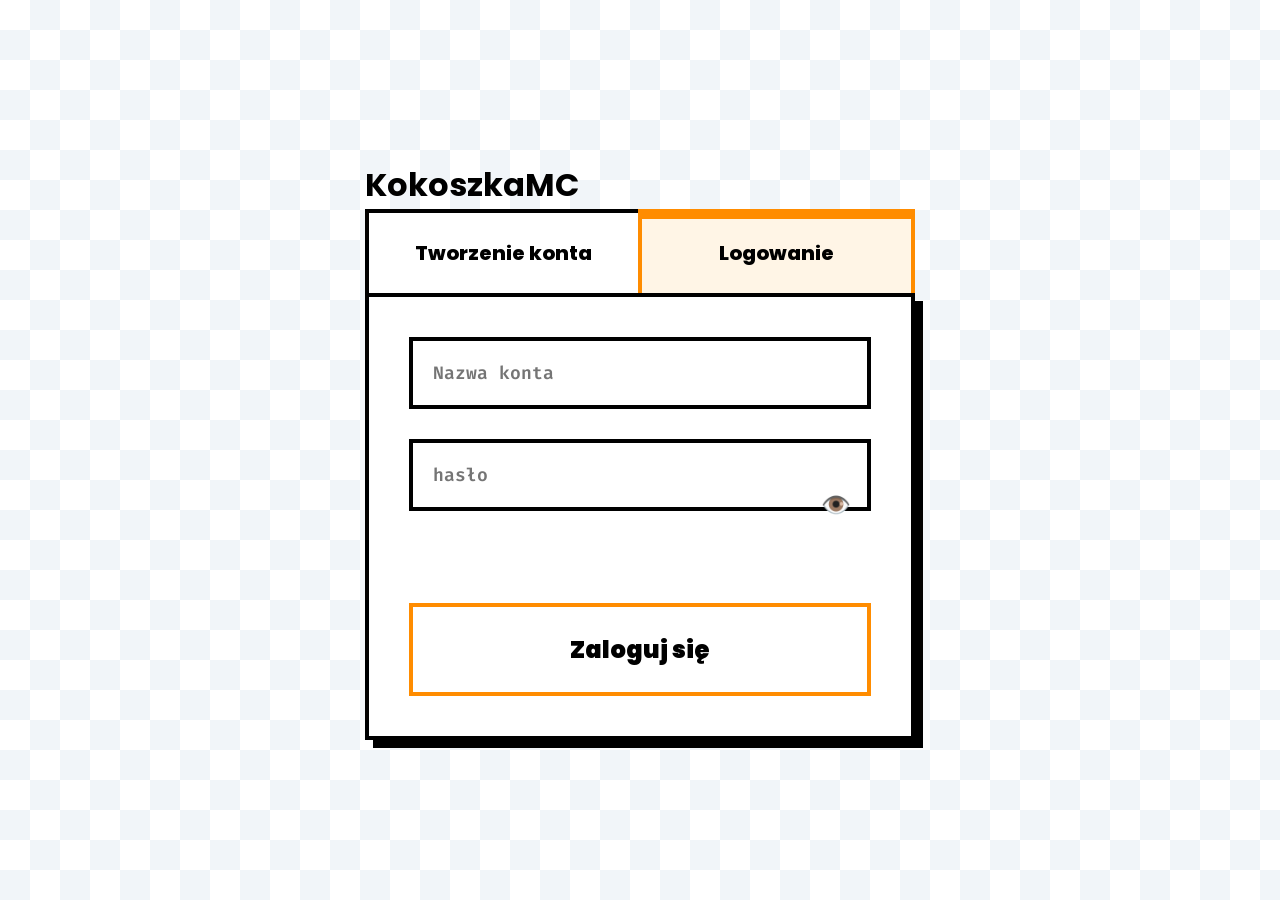
==== commit 22ab684f: "Add files via upload" ====
--- a/index.html
+++ b/index.html
@@ -3,190 +3,790 @@
 <head>
     <meta charset="UTF-8">
     <meta name="viewport" content="width=device-width, initial-scale=1.0">
-    <title>KokoszkaMC v4.0 TITAN | Ultimate Hosting</title>
+    <meta name="description" content="KokoszkaMC v5.0 TITAN - Najlepszy panel hostingu Minecraft">
+    <title>KokoszkaMC v5.0 TITAN | Ultimate Hosting</title>
     
-    <link href="https://fonts.googleapis.com/css2?family=Poppins:wght@300;400;500;600;700;800;900&family=Fira+Code:wght@400;500;600;700&family=Montserrat:wght@700;800;900&display=swap" rel="stylesheet">
+    <link rel="preconnect" href="https://fonts.googleapis.com">
+    <link rel="preconnect" href="https://fonts.gstatic.com" crossorigin>
+    <link href="https://fonts.googleapis.com/css2?family=Poppins:wght@400;600;800;900&family=Fira+Code:wght@500;700&family=Montserrat:wght@800;900&display=swap" rel="stylesheet">
     
     <style>
         /* ========================================================================================
-           SEKCJA 1: SYSTEM STYLIZACJI (CSS FRAMEWORK - NEOBRUTALISM)
+           SEKCJA 1: SYSTEM STYLIZACJI NEOBRUTALISM (CZĘŚĆ BAZOWA)
+           Czysta biel, ostre czarne krawędzie, jaskrawy pomarańcz.
            ======================================================================================== */
+
         :root {
-            /* Paleta Barw */
-            --brand-primary: #ff8c00;
+            /* Paleta Barw Kokoszki */
+            --brand-main: #ff8c00;
+            --brand-hover: #ff9d2e;
             --brand-light: #fff5e6;
             
-            /* Tła - Czysta Biel */
+            /* Tła i Powierzchnie - Czysta Biel i Czerń */
             --bg-body: #ffffff;
             --bg-surface: #ffffff;
             --bg-input: #ffffff;
             --bg-terminal: #000000;
             
-            /* Kolory Tekstu */
+            /* Tekst */
             --text-heading: #000000;
             --text-main: #000000;
-            --text-muted: #333333;
-            --text-dim: #666666;
+            --text-muted: #444444;
             --text-inverse: #ffffff;
             
-            /* Statusy */
-            --status-success: #10b981;
-            --status-danger: #ef4444;
-            --status-warning: #f59e0b;
+            /* Statusy Systemowe */
+            --status-ok: #10b981;
+            --status-err: #ef4444;
+            --status-warn: #f59e0b;
             --status-info: #3b82f6;
-            --status-shield: #8b5cf6;
             
-            /* Grubości Obramowań */
-            --border-width-sm: 2px;
-            --border-width-md: 4px;
+            /* Grubości Obramowań (Znak rozpoznawczy Neobrutalizmu) */
+            --border-sm: 2px solid #000000;
+            --border-md: 4px solid #000000;
+            --border-lg: 6px solid #000000;
+            --border-orange: 4px solid #ff8c00;
             
-            /* Kolory Obramowań */
-            --border-black: #000000;
-            --border-light: #e2e8f0;
+            /* Ostre, brutalne cienie (Brak rozmycia!) */
+            --shadow-btn: 4px 4px 0px 0px #000000;
+            --shadow-card: 8px 8px 0px 0px #000000;
+            --shadow-hover: 12px 12px 0px 0px #000000;
+            --shadow-orange: 6px 6px 0px 0px #ff8c00;
             
-            /* Cienie Brutalistyczne */
-            --shadow-solid-sm: 4px 4px 0px 0px rgba(0,0,0,1);
-            --shadow-solid-md: 8px 8px 0px 0px rgba(0,0,0,1);
-            --shadow-solid-orange: 8px 8px 0px 0px rgba(255,140,0,1);
+            /* Zaokrąglenia - Bardzo kanciaste lub delikatne */
+            --radius-none: 0px;
+            --radius-sm: 4px;
+            --radius-md: 8px;
             
             /* Przejścia */
-            --transition-fast: all 0.15s ease-in-out;
-        }
-
-        * { margin: 0; padding: 0; box-sizing: border-box; outline: none; }
-        
+            --trans-fast: all 0.15s ease;
+            --trans-bounce: transform 0.3s cubic-bezier(0.175, 0.885, 0.32, 1.275), box-shadow 0.3s ease;
+        }
+
+        /* --- RESET GLOBALNY --- */
+        * {
+            margin: 0;
+            padding: 0;
+            box-sizing: border-box;
+            outline: none;
+            -webkit-tap-highlight-color: transparent;
+        }
+
         body {
             font-family: 'Poppins', sans-serif;
             background-color: var(--bg-body);
+            background-image: radial-gradient(#e2e8f0 2px, transparent 2px);
+            background-size: 30px 30px;
             color: var(--text-main);
-            height: 100vh; width: 100vw;
-            display: flex; overflow: hidden;
-        }
-
-        ::-webkit-scrollbar { width: 16px; height: 16px; }
-        ::-webkit-scrollbar-track { background-color: var(--bg-body); border-left: var(--border-width-sm) solid var(--border-black); }
-        ::-webkit-scrollbar-thumb { background-color: var(--brand-primary); border: var(--border-width-sm) solid var(--border-black); }
-        ::-webkit-scrollbar-thumb:hover { background-color: var(--text-heading); }
-
-        /* --- SYSTEM AUTORYZACJI (LOGOWANIE I REJESTRACJA ZGODNE ZE SZKICEM) --- */
+            height: 100vh;
+            width: 100vw;
+            display: flex;
+            overflow: hidden;
+        }
+
+        /* Ostre, brutalistyczne scrollbary */
+        ::-webkit-scrollbar { width: 14px; height: 14px; }
+        ::-webkit-scrollbar-track { background: var(--bg-body); border-left: var(--border-sm); }
+        ::-webkit-scrollbar-thumb { background: var(--brand-main); border: var(--border-sm); }
+        ::-webkit-scrollbar-thumb:hover { background: var(--text-heading); }
+
+        /* ========================================================================================
+           MODUŁ: SYSTEM AUTORYZACJI (DOKŁADNE ODWZOROWANIE TWOJEGO RYSUNKU!)
+           ======================================================================================== */
+        
         .auth-viewport {
             position: fixed; inset: 0;
             background-color: var(--bg-body);
-            background-image: linear-gradient(var(--border-light) 1px, transparent 1px), linear-gradient(90deg, var(--border-light) 1px, transparent 1px);
-            background-size: 50px 50px;
+            background-image: linear-gradient(45deg, #f1f5f9 25%, transparent 25%, transparent 75%, #f1f5f9 75%, #f1f5f9), linear-gradient(45deg, #f1f5f9 25%, transparent 25%, transparent 75%, #f1f5f9 75%, #f1f5f9);
+            background-size: 60px 60px;
+            background-position: 0 0, 30px 30px;
             z-index: 9999999;
             display: flex; align-items: center; justify-content: center;
-            transition: opacity 0.4s ease, visibility 0.4s ease;
-        }
-
-        .auth-viewport.hidden { opacity: 0; visibility: hidden; pointer-events: none; }
-        .auth-viewport.booting { transform: translateY(-100%); opacity: 1; visibility: visible; transition: transform 0.8s cubic-bezier(0.85, 0, 0.15, 1); }
-
-        .auth-container { width: 100%; max-width: 600px; padding: 40px; display: flex; flex-direction: column; gap: 30px; }
-
-        .auth-header-wrapper h1 {
-            font-family: 'Montserrat', sans-serif; font-size: 48px; font-weight: 900;
-            color: var(--text-heading); text-transform: uppercase; text-align: center;
-            text-shadow: 4px 4px 0px var(--brand-primary); margin-bottom: 20px;
-        }
-
-        /* ZAKŁADKI (TABS) - Wygląd z obrazka */
-        .auth-tabs-wrapper { display: flex; width: 100%; height: 80px; }
+            transition: opacity 0.3s ease;
+        }
+
+        .auth-viewport.hidden { opacity: 0; pointer-events: none; }
+        .auth-viewport.booting { transform: translateY(-100%); transition: transform 0.7s cubic-bezier(0.85, 0, 0.15, 1); }
+
+        /* Główny kontener logowania */
+        .auth-container {
+            width: 100%;
+            max-width: 550px;
+            display: flex;
+            flex-direction: column;
+            animation: authDrop 0.5s cubic-bezier(0.175, 0.885, 0.32, 1.275);
+        }
+
+        @keyframes authDrop {
+            from { transform: translateY(-50px); opacity: 0; }
+            to { transform: translateY(0); opacity: 1; }
+        }
+
+        /* --- ZAKŁADKI NA GÓRZE (JAK NA RYSUNKU) --- */
+        .auth-tabs {
+            display: flex;
+            width: 100%;
+            /* Dolna krawędź usunięta, by łączyła się z formularzem */
+        }
+
         .auth-tab-btn {
-            flex: 1; display: flex; align-items: center; justify-content: center;
-            font-family: 'Poppins', sans-serif; font-size: 20px; font-weight: 700;
-            color: var(--text-heading); background-color: var(--bg-surface);
-            border: var(--border-width-md) solid var(--border-black);
-            cursor: pointer; transition: var(--transition-fast);
-        }
-        #tab-btn-register { border-right: none; } /* Połączenie ramek na środku */
+            flex: 1;
+            padding: 25px 10px;
+            background-color: var(--bg-surface);
+            border: var(--border-md);
+            border-bottom: none; /* Łączy się z głównym boxem */
+            font-family: 'Poppins', sans-serif;
+            font-size: 20px;
+            font-weight: 800;
+            color: var(--text-heading);
+            cursor: pointer;
+            text-align: center;
+            transition: var(--trans-fast);
+        }
+
+        /* Lewa zakładka (Tworzenie konta) ma prawą ramkę usuniętą, by się nie dublowały */
+        #tab-register {
+            border-right: none;
+        }
+
+        /* AKTYWNA ZAKŁADKA - Podświetla się na pomarańczowo wg instrukcji */
+        .auth-tab-btn.active {
+            border-color: var(--brand-main);
+            color: var(--text-heading);
+            background-color: var(--brand-light);
+            z-index: 2; /* Wynosi ramkę nad inne elementy */
+            box-shadow: inset 0px 6px 0px 0px var(--brand-main);
+        }
+
+        .auth-tab-btn:not(.active):hover {
+            background-color: #f8fafc;
+        }
+
+        /* --- GŁÓWNY BOX FORMULARZA (JAK NA RYSUNKU) --- */
+        .auth-form-body {
+            background-color: var(--bg-surface);
+            border: var(--border-md);
+            padding: 40px;
+            display: flex;
+            flex-direction: column;
+            gap: 30px;
+            box-shadow: var(--shadow-card);
+        }
+
+        /* Inputy (Nazwa konta, Hasło) z grubymi ramkami */
+        .auth-input-group {
+            display: flex;
+            flex-direction: column;
+            gap: 10px;
+            position: relative;
+        }
+
+        .auth-input-label {
+            font-size: 16px;
+            font-weight: 800;
+            color: var(--text-heading);
+        }
+
+        .auth-input {
+            width: 100%;
+            padding: 20px;
+            font-family: 'Fira Code', monospace;
+            font-size: 18px;
+            font-weight: 600;
+            color: var(--text-heading);
+            background-color: var(--bg-surface);
+            border: var(--border-md);
+            transition: var(--trans-fast);
+        }
+
+        .auth-input:focus {
+            transform: translate(-4px, -4px);
+            box-shadow: var(--shadow-btn);
+            border-color: var(--brand-main);
+        }
+
+        /* Oczko do hasła */
+        .eye-toggle {
+            position: absolute;
+            right: 20px;
+            top: 48px;
+            font-size: 24px;
+            cursor: pointer;
+            user-select: none;
+            transition: var(--trans-fast);
+        }
+
+        .eye-toggle:hover {
+            transform: scale(1.2);
+        }
+
+        /* PRZYCISK GŁÓWNY NA DOLE (Stwórz konto / Zaloguj się) */
+        .auth-submit-btn {
+            width: 100%;
+            padding: 25px;
+            margin-top: 10px;
+            background-color: var(--bg-surface);
+            color: var(--text-heading);
+            border: var(--border-orange);
+            font-family: 'Poppins', sans-serif;
+            font-size: 24px;
+            font-weight: 900;
+            cursor: pointer;
+            transition: var(--trans-bounce);
+        }
+
+        .auth-submit-btn:hover {
+            background-color: var(--brand-light);
+            transform: translate(-6px, -6px);
+            box-shadow: var(--shadow-orange);
+        }
+
+        .auth-submit-btn:active {
+            transform: translate(0, 0);
+            box-shadow: 0px 0px 0px 0px var(--brand-main);
+        }
+
+        .auth-error-log {
+            color: var(--status-err);
+            font-size: 15px;
+            font-weight: 800;
+            text-align: center;
+            min-height: 22px;
+            text-transform: uppercase;
+        }
+
+        /* ========================================================================================
+           MODUŁ: SIDEBAR I TOPBAR (GŁÓWNA APLIKACJA)
+           ======================================================================================== */
         
-        .auth-tab-btn.active {
-            border-color: var(--brand-primary);
-            box-shadow: inset 0 0 0 2px var(--brand-primary);
-            z-index: 2;
-        }
-        .auth-tab-btn:hover:not(.active) { background-color: #f1f5f9; }
-
-        /* FORMULARZ */
-        .auth-form-area { display: flex; flex-direction: column; gap: 25px; }
+        .app-sidebar {
+            width: 340px;
+            background-color: var(--bg-sidebar);
+            border-right: var(--border-md);
+            display: flex;
+            flex-direction: column;
+            z-index: 100;
+            flex-shrink: 0;
+            box-shadow: var(--shadow-card);
+        }
+
+        .sidebar-brand {
+            padding: 40px 30px;
+            border-bottom: var(--border-md);
+            background-color: var(--brand-main);
+        }
+
+        .sidebar-brand h2 {
+            font-family: 'Montserrat', sans-serif;
+            font-size: 34px;
+            font-weight: 900;
+            color: var(--text-heading);
+            line-height: 1;
+        }
+
+        .sidebar-brand p {
+            font-size: 12px;
+            font-weight: 900;
+            color: var(--text-heading);
+            text-transform: uppercase;
+            letter-spacing: 2px;
+            margin-top: 5px;
+        }
+
+        .sidebar-nav {
+            flex-grow: 1;
+            padding: 20px;
+            overflow-y: auto;
+        }
+
+        .nav-category {
+            font-size: 13px;
+            font-weight: 900;
+            color: var(--text-muted);
+            text-transform: uppercase;
+            margin: 30px 0 15px 10px;
+            border-bottom: var(--border-sm);
+            display: inline-block;
+            padding-bottom: 2px;
+        }
+
+        .nav-item {
+            display: flex;
+            align-items: center;
+            padding: 16px 20px;
+            margin-bottom: 8px;
+            border: var(--border-sm);
+            border-color: transparent;
+            cursor: pointer;
+            font-weight: 800;
+            font-size: 15px;
+            color: var(--text-main);
+            transition: var(--trans-fast);
+        }
+
+        .nav-item i {
+            margin-right: 15px;
+            font-size: 22px;
+            width: 30px;
+            text-align: center;
+            font-style: normal;
+        }
+
+        .nav-item:hover {
+            border-color: var(--border-color-main);
+            transform: translate(-4px, -4px);
+            box-shadow: var(--shadow-btn);
+        }
+
+        .nav-item.active {
+            background-color: var(--text-heading);
+            color: var(--text-inverse);
+            border-color: var(--border-color-main);
+            transform: translate(-4px, -4px);
+            box-shadow: var(--shadow-btn);
+        }
+
+        .nav-item.active i { color: var(--brand-main); }
+
+        .sidebar-footer {
+            padding: 30px;
+            border-top: var(--border-md);
+        }
+
+        .btn-brutalist-logout {
+            width: 100%;
+            padding: 18px;
+            background-color: var(--status-err);
+            color: var(--text-inverse);
+            border: var(--border-md);
+            font-family: 'Poppins', sans-serif;
+            font-weight: 900;
+            font-size: 16px;
+            cursor: pointer;
+            transition: var(--trans-bounce);
+            text-transform: uppercase;
+        }
+
+        .btn-brutalist-logout:hover {
+            transform: translate(-6px, -6px);
+            box-shadow: var(--shadow-btn);
+        }
+  /* ------------------------------------------------------------------------------------------------
+           MODUŁ: GŁÓWNY OBSZAR ROBOCZY I TOPBAR
+           ------------------------------------------------------------------------------------------------ */
         
-        .input-brutalist-wrapper { position: relative; width: 100%; }
-        .input-brutalist-label { font-size: 14px; font-weight: 800; margin-bottom: 5px; display: block; }
-        .input-brutalist {
-            width: 100%; height: 70px; background-color: var(--bg-surface);
-            border: var(--border-width-md) solid var(--border-black);
-            padding: 0 25px; font-family: 'Poppins', sans-serif; font-size: 20px; font-weight: 600;
-            color: var(--text-heading); transition: var(--transition-fast);
-        }
-        .input-brutalist:focus { box-shadow: var(--shadow-solid-sm); transform: translate(-4px, -4px); }
-
-        .btn-brutalist-submit {
-            width: 100%; height: 85px; background-color: var(--bg-surface);
-            border: var(--border-width-md) solid var(--brand-primary);
-            color: var(--text-heading); font-family: 'Poppins', sans-serif; font-size: 24px; font-weight: 800;
-            cursor: pointer; transition: var(--transition-fast); margin-top: 15px;
-        }
-        .btn-brutalist-submit:hover { box-shadow: var(--shadow-solid-orange); transform: translate(-6px, -6px); background-color: var(--brand-light); }
-        .btn-brutalist-submit:active { box-shadow: none; transform: translate(0px, 0px); }
-
-        .auth-error-display { color: var(--status-danger); font-size: 16px; font-weight: 800; text-align: center; min-height: 24px; }
-
-        /* --- SIDEBAR --- */
-        .app-sidebar { width: 350px; background-color: var(--bg-sidebar); border-right: var(--border-width-md) solid var(--border-black); display: flex; flex-direction: column; z-index: 1000; box-shadow: var(--shadow-solid-md); }
-        .sidebar-brand-box { padding: 40px 30px; border-bottom: var(--border-width-md) solid var(--border-black); background-color: var(--brand-primary); color: var(--text-heading); }
-        .sidebar-brand-box h2 { font-family: 'Montserrat', sans-serif; font-weight: 900; font-size: 32px; line-height: 1; }
-        .menu-category-label { font-size: 13px; font-weight: 900; color: var(--text-muted); margin: 30px 0 15px 15px; }
-        .menu-nav-item { display: flex; align-items: center; padding: 15px 20px; margin-bottom: 10px; border: var(--border-width-sm) solid transparent; cursor: pointer; font-weight: 700; font-size: 15px; transition: var(--transition-fast); }
-        .menu-nav-item i { margin-right: 20px; font-size: 22px; width: 30px; text-align: center; font-style: normal; }
-        .menu-nav-item:hover { border-color: var(--border-black); transform: translate(-4px, -4px); box-shadow: 4px 4px 0px 0px var(--border-black); }
-        .menu-nav-item.active { background-color: var(--text-heading); color: var(--text-inverse); border-color: var(--border-black); box-shadow: var(--shadow-solid-sm); transform: translate(-4px, -4px); }
-        .menu-nav-item.active i { color: var(--brand-primary); }
-        .sidebar-footer-box { padding: 30px; border-top: var(--border-width-md) solid var(--border-black); }
-        .btn-logout { width: 100%; padding: 20px; background-color: var(--status-danger); color: var(--text-inverse); border: var(--border-width-md) solid var(--border-black); font-weight: 900; font-size: 16px; cursor: pointer; transition: var(--transition-fast); }
-        .btn-logout:hover { box-shadow: var(--shadow-solid-sm); transform: translate(-4px, -4px); }
-
-        /* --- MAIN WORKSPACE --- */
-        .app-main-workspace { flex-grow: 1; display: flex; flex-direction: column; overflow: hidden; background-color: var(--bg-body); background-image: radial-gradient(var(--border-light) 2px, transparent 2px); background-size: 30px 30px; }
-        .app-topbar { height: 100px; border-bottom: var(--border-width-md) solid var(--border-black); padding: 0 50px; display: flex; align-items: center; justify-content: space-between; background-color: var(--bg-surface); }
-        .topbar-breadcrumbs { font-size: 22px; font-weight: 900; text-transform: uppercase; }
-        .topbar-breadcrumbs span { color: var(--brand-primary); }
-        .user-profile-widget { display: flex; align-items: center; gap: 15px; border: var(--border-width-sm) solid var(--border-black); padding: 8px 25px; box-shadow: 4px 4px 0px 0px var(--border-black); cursor: pointer; transition: var(--transition-fast); background-color: var(--bg-surface); }
-        .user-profile-widget:hover { transform: translate(-2px, -2px); box-shadow: 6px 6px 0px 0px var(--border-black); }
-        .user-name-wrapper { text-align: right; }
-        .user-name-wrapper b { display: block; font-size: 16px; font-weight: 900; }
-        .user-avatar-icon { width: 40px; height: 40px; background-color: var(--text-heading); color: var(--text-inverse); display: flex; align-items: center; justify-content: center; font-weight: 900; font-size: 20px; border: 2px solid var(--text-heading); }
-
-        /* --- VIEW CANVAS & CARDS --- */
-        .app-view-canvas { padding: 50px 60px; overflow-y: auto; flex-grow: 1; }
-        .view-module { display: none; }
-        .view-module.active { display: block; animation: viewDropIn 0.4s ease; }
-        @keyframes viewDropIn { from { opacity: 0; transform: translateY(30px); } to { opacity: 1; transform: translateY(0); } }
-
-        .grid-col-2 { display: grid; grid-template-columns: repeat(auto-fit, minmax(480px, 1fr)); gap: 40px; margin-bottom: 40px; }
-        .b-card { background-color: var(--bg-surface); padding: 45px; border: var(--border-width-md) solid var(--border-black); box-shadow: var(--shadow-solid-md); transition: var(--transition-fast); margin-bottom: 40px; }
-        .b-card:hover { transform: translate(-4px, -4px); box-shadow: var(--shadow-solid-lg); }
-        .b-card-title { font-family: 'Montserrat', sans-serif; font-weight: 900; font-size: 24px; margin-bottom: 15px; text-transform: uppercase; display: flex; align-items: center; gap: 15px; }
-        .b-card-title i { color: var(--brand-primary); font-style: normal; font-size: 32px; }
-
-        /* --- BUTTONS --- */
-        .btn-action { padding: 20px 35px; border: var(--border-width-md) solid var(--border-black); font-weight: 900; font-size: 16px; cursor: pointer; transition: var(--transition-fast); text-transform: uppercase; background-color: var(--bg-surface); }
-        .btn-action:hover { transform: translate(-6px, -6px); box-shadow: var(--shadow-solid-md); }
-        .btn-primary-action { background-color: var(--brand-primary); }
-        .btn-success-action { background-color: var(--status-success); color: white; }
-        .btn-danger-action { background-color: var(--status-danger); color: white; }
+        .app-main-workspace {
+            flex-grow: 1;
+            display: flex;
+            flex-direction: column;
+            overflow: hidden;
+            position: relative;
+        }
+
+        .app-topbar {
+            height: 110px;
+            background-color: var(--bg-surface);
+            border-bottom: var(--border-md);
+            padding: 0 50px;
+            display: flex;
+            align-items: center;
+            justify-content: space-between;
+            flex-shrink: 0;
+            z-index: 100;
+        }
+
+        .topbar-breadcrumbs {
+            font-size: 26px;
+            font-weight: 900;
+            color: var(--text-heading);
+            text-transform: uppercase;
+        }
+
+        .topbar-breadcrumbs span {
+            color: var(--brand-main);
+            text-shadow: 2px 2px 0px #000000;
+        }
+
+        .topbar-user-area {
+            display: flex;
+            align-items: center;
+            gap: 30px;
+        }
+
+        .plan-badge {
+            background-color: var(--brand-main);
+            color: var(--text-heading);
+            padding: 12px 24px;
+            border: var(--border-md);
+            font-size: 14px;
+            font-weight: 900;
+            text-transform: uppercase;
+            box-shadow: 4px 4px 0px 0px #000000;
+        }
+
+        .user-profile-widget {
+            display: flex;
+            align-items: center;
+            gap: 20px;
+            background-color: var(--bg-surface);
+            padding: 10px 30px 10px 20px;
+            border: var(--border-md);
+            box-shadow: var(--shadow-btn);
+            cursor: pointer;
+            transition: var(--trans-bounce);
+        }
+
+        .user-profile-widget:hover {
+            transform: translate(-4px, -4px);
+            box-shadow: var(--shadow-card);
+        }
+
+        .user-name-wrapper {
+            text-align: right;
+        }
+
+        .user-name-wrapper b {
+            display: block;
+            font-size: 18px;
+            font-weight: 900;
+            color: var(--text-heading);
+            line-height: 1.1;
+        }
+
+        .user-name-wrapper small {
+            color: var(--status-ok);
+            font-weight: 900;
+            font-size: 12px;
+            text-transform: uppercase;
+        }
+
+        .user-avatar-icon {
+            width: 48px;
+            height: 48px;
+            background-color: var(--text-heading);
+            color: var(--text-inverse);
+            display: flex;
+            align-items: center;
+            justify-content: center;
+            font-weight: 900;
+            font-size: 24px;
+            border: var(--border-sm);
+        }
+
+        /* ------------------------------------------------------------------------------------------------
+           MODUŁ: SYSTEM WIDOKÓW (ROUTING CANVAS)
+           ------------------------------------------------------------------------------------------------ */
+        
+        .app-view-canvas {
+            padding: 50px 60px;
+            overflow-y: auto;
+            flex-grow: 1;
+            scroll-behavior: smooth;
+        }
+
+        .view-module {
+            display: none;
+        }
+
+        .view-module.active {
+            display: block;
+            animation: viewFadeIn 0.4s ease-out;
+        }
+
+        @keyframes viewFadeIn {
+            from { opacity: 0; transform: translateY(20px); }
+            to { opacity: 1; transform: translateY(0); }
+        }
+
+        /* ------------------------------------------------------------------------------------------------
+           KOMPONENTY: KARTY, SIATKI I PRZYCISKI NEOBRUTALIZM
+           ------------------------------------------------------------------------------------------------ */
+        
+        .grid-col-2 {
+            display: grid;
+            grid-template-columns: repeat(auto-fit, minmax(480px, 1fr));
+            gap: 40px;
+            margin-bottom: 40px;
+        }
+
+        .b-card {
+            background-color: var(--bg-surface);
+            padding: 45px;
+            border: var(--border-md);
+            box-shadow: var(--shadow-card);
+            transition: var(--trans-bounce);
+            margin-bottom: 40px;
+            position: relative;
+        }
+
+        .b-card:hover {
+            transform: translate(-6px, -6px);
+            box-shadow: var(--shadow-hover);
+        }
+
+        .b-card-title {
+            font-family: 'Montserrat', sans-serif;
+            font-weight: 900;
+            font-size: 28px;
+            color: var(--text-heading);
+            margin-bottom: 15px;
+            display: flex;
+            align-items: center;
+            gap: 15px;
+            text-transform: uppercase;
+        }
+
+        .b-card-title i {
+            color: var(--brand-main);
+            font-style: normal;
+            font-size: 36px;
+        }
+
+        .btn-action {
+            display: inline-flex;
+            align-items: center;
+            justify-content: center;
+            gap: 15px;
+            padding: 24px 40px;
+            border: var(--border-md);
+            font-family: 'Poppins', sans-serif;
+            font-weight: 900;
+            font-size: 18px;
+            cursor: pointer;
+            transition: var(--trans-bounce);
+            text-transform: uppercase;
+            background-color: var(--bg-surface);
+            color: var(--text-heading);
+        }
+
+        .btn-action:hover {
+            transform: translate(-6px, -6px);
+            box-shadow: var(--shadow-card);
+        }
+        
+        .btn-action:active {
+            transform: translate(0px, 0px);
+            box-shadow: none;
+        }
+
+        .btn-primary-action { background-color: var(--brand-main); }
+        .btn-success-action { background-color: var(--status-ok); color: white; }
+        .btn-danger-action { background-color: var(--status-err); color: white; }
 
         /* --- DASHBOARD WIDGETS --- */
-        .status-orb-container { width: 120px; height: 120px; border-radius: 50%; border: var(--border-width-lg) solid var(--border-black); display: flex; align-items: center; justify-content: center; font-size: 45px; transition: 0.3s; }
-        .status-orb-container.state-online { background-color: var(--status-success); }
-        .status-orb-container.state-booting { background-color: var(--status-warning); }
-
-        .metric-bar-bg { height: 24px; border: var(--border-width-sm) solid var(--border-black); overflow: hidden; margin-bottom: 20px; }
-        .metric-bar-fill { height: 100%; transition: width 0.5s; border-right: var(--border-width-sm) solid var(--border-black); }
-
-        /* --- TOAST --- */
-        .toast-notification { position: fixed; bottom: 40px; right: 40px; background-color: var(--text-heading); color: var(--text-inverse); padding: 20px 30px; font-weight: 800; font-size: 15px; transform: translateY(200%); transition: 0.5s; z-index: 9999; border: 4px solid var(--brand-primary); box-shadow: var(--shadow-solid-sm); display: flex; align-items: center; gap: 15px; }
+        .status-orb-container {
+            width: 140px;
+            height: 140px;
+            border-radius: 50%;
+            border: var(--border-lg);
+            display: flex;
+            align-items: center;
+            justify-content: center;
+            font-size: 55px;
+            background-color: var(--bg-surface);
+            transition: var(--trans-fast);
+        }
+
+        .status-orb-container.state-online {
+            background-color: var(--status-ok);
+            animation: pulseOnline 2s infinite;
+        }
+        @keyframes pulseOnline {
+            0% { box-shadow: 0 0 0 0 rgba(16, 185, 129, 0.8); }
+            70% { box-shadow: 0 0 0 25px rgba(16, 185, 129, 0); }
+            100% { box-shadow: 0 0 0 0 rgba(16, 185, 129, 0); }
+        }
+
+        .status-orb-container.state-booting {
+            background-color: var(--status-warn);
+            animation: spinBoot 2s linear infinite;
+        }
+        @keyframes spinBoot {
+            from { transform: rotate(0deg); }
+            to { transform: rotate(360deg); }
+        }
+
+        .metric-bar-bg {
+            height: 30px;
+            border: var(--border-md);
+            background-color: var(--bg-surface);
+            margin-bottom: 25px;
+            position: relative;
+        }
+
+        .metric-bar-fill {
+            height: 100%;
+            border-right: var(--border-md);
+            transition: width 0.5s ease-out;
+        }
+
+        /* --- GIGANTYCZNE SUWAKI (ZASOBY) --- */
+        .custom-range {
+            width: 100%; height: 16px; background-color: var(--text-heading);
+            border: var(--border-sm); appearance: none; outline: none; margin: 30px 0;
+        }
+
+        .custom-range::-webkit-slider-thumb {
+            appearance: none; width: 45px; height: 45px; background-color: var(--brand-main);
+            border: var(--border-md); cursor: pointer; transition: var(--trans-bounce);
+        }
+
+        .custom-range::-webkit-slider-thumb:hover {
+            transform: scale(1.2); box-shadow: var(--shadow-btn);
+        }
+
+        /* --- FTP MENEDŻER PLIKÓW (Z PRZYCISKIEM DODAWANIA) --- */
+        .ftp-workspace {
+            display: grid;
+            grid-template-columns: 320px 1fr;
+            gap: 40px;
+            height: 700px;
+        }
+
+        .ftp-tree-view {
+            background-color: var(--bg-surface);
+            padding: 25px;
+            border: var(--border-md);
+            box-shadow: var(--shadow-card);
+            overflow-y: auto;
+            display: flex;
+            flex-direction: column;
+        }
+
+        .ftp-node {
+            padding: 18px 20px;
+            border: var(--border-sm);
+            border-color: transparent;
+            cursor: pointer;
+            margin-bottom: 10px;
+            font-weight: 800;
+            font-size: 16px;
+            color: var(--text-heading);
+            display: flex;
+            align-items: center;
+            gap: 15px;
+            transition: var(--trans-bounce);
+        }
+
+        .ftp-node:hover {
+            border-color: var(--border-color-main);
+            transform: translate(-4px, -4px);
+            box-shadow: var(--shadow-btn);
+        }
+
+        .ftp-node.active-node {
+            background-color: var(--text-heading);
+            color: var(--text-inverse);
+            border-color: var(--border-color-main);
+            transform: translate(-4px, -4px);
+            box-shadow: var(--shadow-btn);
+        }
+
+        .btn-add-file {
+            margin-top: auto;
+            padding: 20px;
+            background-color: var(--status-ok);
+            color: var(--text-inverse);
+            border: var(--border-md);
+            font-family: 'Poppins', sans-serif;
+            font-weight: 900;
+            font-size: 16px;
+            cursor: pointer;
+            text-transform: uppercase;
+            transition: var(--trans-bounce);
+        }
+
+        .btn-add-file:hover {
+            transform: translate(-4px, -4px);
+            box-shadow: var(--shadow-btn);
+        }
+
+        .ftp-editor-wrapper {
+            position: relative;
+            height: 100%;
+            border: var(--border-lg);
+            background-color: var(--bg-terminal);
+            box-shadow: var(--shadow-card);
+        }
+
+        .ftp-textarea {
+            width: 100%;
+            height: 100%;
+            background-color: var(--bg-terminal);
+            color: #ffffff;
+            padding: 40px;
+            border: none;
+            resize: none;
+            font-family: 'Fira Code', monospace;
+            font-size: 18px;
+            line-height: 1.8;
+        }
+
+        /* --- TERMINAL --- */
+        .terminal-layout {
+            background-color: var(--bg-terminal);
+            padding: 40px;
+            border: var(--border-lg);
+            box-shadow: var(--shadow-card);
+        }
+
+        .terminal-output {
+            height: 500px;
+            overflow-y: auto;
+            font-family: 'Fira Code', monospace;
+            color: #ffffff;
+            font-size: 16px;
+            line-height: 1.8;
+            padding-right: 20px;
+        }
+
+        .terminal-input-area {
+            display: flex;
+            gap: 20px;
+            margin-top: 30px;
+        }
+
+        .cmd-input {
+            flex-grow: 1;
+            padding: 25px 30px;
+            background-color: #1e293b;
+            border: var(--border-md) solid #334155;
+            color: #ffffff;
+            font-family: 'Fira Code', monospace;
+            font-size: 18px;
+            transition: var(--trans-fast);
+        }
+
+        .cmd-input:focus { border-color: var(--brand-main); }
+
+        /* --- TOAST SYSTEM --- */
+        .toast-notification {
+            position: fixed;
+            bottom: 50px;
+            right: 50px;
+            background-color: var(--text-heading);
+            color: var(--text-inverse);
+            padding: 25px 40px;
+            border: var(--border-md);
+            font-weight: 800;
+            font-size: 18px;
+            transform: translateY(200%);
+            transition: 0.5s cubic-bezier(0.175, 0.885, 0.32, 1.275);
+            z-index: 99999999;
+            box-shadow: var(--shadow-card);
+            display: flex;
+            align-items: center;
+            gap: 20px;
+        }
+
         .toast-notification.show { transform: translateY(0); }
+
+        /* Switch toggle brutalistyczny */
+        .switch-container { position: relative; width: 70px; height: 40px; flex-shrink: 0; }
+        .switch-container input { opacity: 0; width: 0; height: 0; }
+        .switch-track { position: absolute; cursor: pointer; top: 0; left: 0; right: 0; bottom: 0; background-color: var(--bg-surface); border: var(--border-md); transition: .3s; }
+        .switch-track:before { position: absolute; content: ""; height: 24px; width: 24px; left: 4px; bottom: 4px; background-color: var(--text-heading); transition: .3s; }
+        input:checked + .switch-track { background-color: var(--status-ok); }
+        input:checked + .switch-track:before { transform: translateX(30px); background-color: var(--bg-surface); border: var(--border-sm); }
     </style>
 </head>
 <body>
@@ -198,25 +798,30 @@
                 <h1>KokoszkaMC</h1>
             </div>
 
-            <div class="auth-tabs-wrapper">
-                <button id="tab-btn-register" class="auth-tab-btn" onclick="authSystem.switchTab('register')">Tworzenie konta</button>
-                <button id="tab-btn-login" class="auth-tab-btn active" onclick="authSystem.switchTab('login')">Logowanie</button>
+            <div class="auth-tabs">
+                <div id="tab-register" class="auth-tab-btn" onclick="authSystem.switchTab('register')">
+                    Tworzenie konta
+                </div>
+                <div id="tab-login" class="auth-tab-btn active" onclick="authSystem.switchTab('login')">
+                    Logowanie
+                </div>
             </div>
 
-            <div class="auth-form-area">
-                <div class="input-brutalist-wrapper">
-                    <label class="input-brutalist-label" id="auth-label-user">Nazwa konta</label>
-                    <input type="text" id="auth-input-username" class="input-brutalist" placeholder="Wpisz nazwę">
+            <div class="auth-form-body">
+                <div class="auth-input-group">
+                    <input type="text" id="auth-input-username" class="auth-input" placeholder="Nazwa konta">
                 </div>
 
-                <div class="input-brutalist-wrapper">
-                    <label class="input-brutalist-label" id="auth-label-pass">Hasło</label>
-                    <input type="password" id="auth-input-password" class="input-brutalist" placeholder="Wpisz hasło">
+                <div class="auth-input-group">
+                    <input type="password" id="auth-input-password" class="auth-input" placeholder="hasło">
+                    <div class="eye-toggle" onclick="authSystem.togglePasswordVisibility('auth-input-password')">👁️</div>
                 </div>
                 
-                <div id="auth-error-msg" class="auth-error-display"></div>
-
-                <button id="auth-btn-submit" class="btn-brutalist-submit" onclick="authSystem.executeAuth()">Zaloguj się</button>
+                <div id="auth-error-msg" class="auth-error-log"></div>
+
+                <button id="auth-btn-submit" class="auth-submit-btn" onclick="authSystem.executeAuth()">
+                    Zaloguj się
+                </button>
             </div>
 
         </div>
@@ -225,30 +830,31 @@
     <div id="app-core-interface" style="display: none; width: 100vw; height: 100vh;">
         
         <div class="app-sidebar">
-            <div class="sidebar-brand-box">
+            <div class="sidebar-brand">
                 <h2>KOKOSZKA MC</h2>
-                <p>TITAN ENGINE v4.0</p>
+                <p>TITAN ENGINE v5.0</p>
             </div>
 
-            <div class="sidebar-menu-scroll">
-                <div class="menu-category-label">Zarządzanie Węzłem</div>
-                <div class="menu-nav-item active" onclick="uiEngine.routeTo('dashboard', this)"><i>📊</i> Pulpit Sterowania</div>
-                <div class="menu-nav-item" onclick="uiEngine.routeTo('resources', this)"><i>⚡</i> Zasoby Sprzętowe</div>
-                <div class="menu-nav-item" onclick="uiEngine.routeTo('software', this)"><i>⚙️</i> Silniki i Wersje</div>
-                <div class="menu-nav-item" onclick="uiEngine.routeTo('properties', this)"><i>🛠️</i> Konfiguracja (.prop)</div>
-
-                <div class="menu-category-label">Operacje Techniczne</div>
-                <div class="menu-nav-item" onclick="uiEngine.routeTo('terminal', this)"><i>💻</i> Konsola Systemowa</div>
-                <div class="menu-nav-item" onclick="uiEngine.routeTo('filemanager', this)"><i>📂</i> Eksplorator Plików</div>
-                <div class="menu-nav-item" onclick="uiEngine.routeTo('database', this)"><i>🗄️</i> Bazy MySQL</div>
-
-                <div class="menu-category-label">Dodatki i Ochrona</div>
-                <div class="menu-nav-item" onclick="uiEngine.routeTo('marketplace', this)"><i>🔌</i> Rynek Pluginów</div>
-                <div class="menu-nav-item" onclick="uiEngine.routeTo('auditlogs', this)"><i>📜</i> Dziennik Audytu</div>
+            <div class="sidebar-nav">
+                <div class="nav-category">Zarządzanie Węzłem</div>
+                <div class="nav-item active" onclick="uiEngine.routeTo('dashboard', this)"><i>📊</i> Pulpit Sterowania</div>
+                <div class="nav-item" onclick="uiEngine.routeTo('resources', this)"><i>⚡</i> Zasoby Sprzętowe</div>
+                <div class="nav-item" onclick="uiEngine.routeTo('software', this)"><i>⚙️</i> Silniki i Wersje</div>
+                <div class="nav-item" onclick="uiEngine.routeTo('properties', this)"><i>🛠️</i> Konfiguracja (.prop)</div>
+
+                <div class="nav-category">Operacje Techniczne</div>
+                <div class="nav-item" onclick="uiEngine.routeTo('terminal', this)"><i>💻</i> Konsola Systemowa</div>
+                <div class="nav-item" onclick="uiEngine.routeTo('filemanager', this)"><i>📂</i> Eksplorator Plików</div>
+                <div class="nav-item" onclick="uiEngine.routeTo('database', this)"><i>🗄️</i> Bazy MySQL</div>
+
+                <div class="nav-category">Dodatki i Ochrona</div>
+                <div class="nav-item" onclick="uiEngine.routeTo('marketplace', this)"><i>🔌</i> Rynek Pluginów</div>
+                <div class="nav-item" onclick="uiEngine.routeTo('firewall', this)"><i>🛡️</i> Ochrona Sieciowa</div>
+                <div class="nav-item" onclick="uiEngine.routeTo('auditlogs', this)"><i>📜</i> Dziennik Audytu</div>
             </div>
 
-            <div class="sidebar-footer-box">
-                <button class="btn-logout" onclick="location.reload()">Wyloguj Sesję</button>
+            <div class="sidebar-footer">
+                <button class="btn-brutalist-logout" onclick="location.reload()">WYLOGUJ SESJĘ</button>
             </div>
         </div>
 
@@ -256,7 +862,9 @@
             
             <div class="app-topbar">
                 <div class="topbar-breadcrumbs">Panel / <span id="ui-breadcrumb-title">Pulpit Sterowania</span></div>
+                
                 <div class="topbar-user-area">
+                    <div class="plan-badge">ULTIMATE FREE</div>
                     <div class="user-profile-widget">
                         <div class="user-name-wrapper">
                             <b id="ui-topbar-user">Gość</b>
@@ -272,27 +880,30 @@
                 <div id="view-dashboard" class="view-module active">
                     
                     <div id="layout-spawner" style="display: none;">
-                        <div class="b-card" style="text-align: center; padding: 80px 40px; max-width: 800px; margin: 0 auto;">
-                            <div style="font-size: 80px; margin-bottom: 20px;">🥚</div>
-                            <h1 style="font-family: 'Montserrat', sans-serif; font-size: 38px; font-weight: 900; text-transform: uppercase;">Zainicjuj Serwer</h1>
-                            <input type="text" id="in-create-name" class="input-brutalist" style="height: 90px; text-align: center; margin: 30px 0;" placeholder="np. survival-kokoszka">
-                            <p style="font-weight: 900; font-size: 24px; margin-bottom: 40px;">IP: <span id="out-create-ip" style="color: var(--brand-primary);">...kokoszka.me</span></p>
-                            <button class="btn-action btn-primary-action" style="width: 100%; font-size: 20px;" onclick="kernel.deployNewServer()">STWÓRZ MASZYNĘ ZA DARMO</button>
+                        <div class="b-card" style="text-align: center; padding: 100px 50px; max-width: 900px; margin: 0 auto;">
+                            <div style="font-size: 100px; margin-bottom: 20px;">🥚</div>
+                            <h1 style="font-family: 'Montserrat', sans-serif; font-size: 48px; font-weight: 900; text-transform: uppercase;">Zainicjuj Serwer</h1>
+                            
+                            <input type="text" id="in-create-name" style="width: 100%; height: 100px; font-size: 40px; font-weight: 900; border: none; border-bottom: var(--border-lg); background: transparent; text-align: center; margin: 40px 0; font-family: 'Montserrat', sans-serif;" placeholder="np. survival-kokoszka">
+                            
+                            <p style="font-weight: 900; font-size: 32px; margin-bottom: 50px;">IP: <span id="out-create-ip" style="color: var(--brand-main);">...kokoszka.me</span></p>
+                            
+                            <button class="btn-action btn-primary-action" style="width: 100%; font-size: 24px; padding: 30px;" onclick="kernel.deployNewServer()">STWÓRZ MASZYNĘ ZA DARMO</button>
                         </div>
                     </div>
 
                     <div id="layout-manage" style="display: none;">
                         <div class="grid-col-2">
                             <div class="b-card">
-                                <div style="display: flex; align-items: center; gap: 30px; margin-bottom: 30px;">
+                                <div style="display: flex; align-items: center; gap: 40px; margin-bottom: 40px;">
                                     <div id="ui-status-orb" class="status-orb-container">🔴</div>
                                     <div>
-                                        <h2 id="ui-status-text" style="font-size: 38px; font-weight: 900;">OFFLINE</h2>
-                                        <div id="ui-status-ip" style="background: var(--bg-input); padding: 5px 15px; border: 2px solid black; font-weight: 700;">---</div>
+                                        <h2 id="ui-status-text" style="font-size: 45px; font-weight: 900;">OFFLINE</h2>
+                                        <div id="ui-status-ip" style="background: var(--bg-input); padding: 10px 20px; border: var(--border-md); font-weight: 800; font-size: 18px;">---</div>
                                     </div>
                                 </div>
-                                <div style="margin-bottom: 30px; font-weight: 700;">Czas pracy: <b id="ui-uptime-clock">00:00:00</b></div>
-                                <div style="display: flex; gap: 15px;">
+                                <div style="margin-bottom: 40px; font-weight: 800; font-size: 18px;">Czas pracy: <b id="ui-uptime-clock" style="font-family: 'Fira Code', monospace; color: var(--brand-main);">00:00:00</b></div>
+                                <div style="display: flex; gap: 20px;">
                                     <button id="ui-btn-power" class="btn-action btn-success-action" style="flex: 2;" onclick="kernel.togglePowerState()">START</button>
                                     <button class="btn-action btn-danger-action" style="flex: 1;" onclick="kernel.triggerEmergencyKill()">KILL</button>
                                 </div>
@@ -300,20 +911,21 @@
 
                             <div class="b-card">
                                 <h3 class="b-card-title"><i>⚡</i> Obciążenie Systemu</h3>
-                                <div style="display: flex; justify-content: space-between; font-weight: 800; margin-bottom: 5px;"><span>RAM</span><span id="ui-live-ram-text">0 / 4096 MB</span></div>
-                                <div class="metric-bar-bg"><div id="ui-live-ram-bar" class="metric-bar-fill" style="background: var(--brand-primary);"></div></div>
                                 
-                                <div style="display: flex; justify-content: space-between; font-weight: 800; margin-top: 20px; margin-bottom: 5px;"><span>CPU</span><span id="ui-live-cpu-text">0%</span></div>
-                                <div class="metric-bar-bg"><div id="ui-live-cpu-bar" class="metric-bar-fill" style="background: black;"></div></div>
+                                <div style="display: flex; justify-content: space-between; font-weight: 900; margin-bottom: 10px; margin-top: 30px; font-size: 18px;"><span>RAM</span><span id="ui-live-ram-text">0 / 4096 MB</span></div>
+                                <div class="metric-bar-bg"><div id="ui-live-ram-bar" class="metric-bar-fill" style="background: var(--brand-main);"></div></div>
+                                
+                                <div style="display: flex; justify-content: space-between; font-weight: 900; margin-top: 40px; margin-bottom: 10px; font-size: 18px;"><span>CPU</span><span id="ui-live-cpu-text">0%</span></div>
+                                <div class="metric-bar-bg"><div id="ui-live-cpu-bar" class="metric-bar-fill" style="background: var(--text-heading);"></div></div>
                             </div>
                         </div>
                         
                         <div class="b-card">
-                            <div style="display: grid; grid-template-columns: repeat(4, 1fr); text-align: center; gap: 20px;">
-                                <div><small style="font-weight: 900;">SILNIK</small><br><b id="ui-info-engine" style="font-size: 20px;">---</b></div>
-                                <div><small style="font-weight: 900;">WERSJA</small><br><b id="ui-info-version" style="font-size: 20px;">---</b></div>
-                                <div><small style="font-weight: 900;">GRACZE</small><br><b style="font-size: 20px;">0 / 20</b></div>
-                                <div><small style="font-weight: 900;">PORT</small><br><b style="font-size: 20px; color: var(--brand-primary);">25565</b></div>
+                            <div style="display: grid; grid-template-columns: repeat(4, 1fr); text-align: center; gap: 30px;">
+                                <div><small style="font-weight: 900; font-size: 14px;">SILNIK</small><br><b id="ui-info-engine" style="font-size: 26px;">---</b></div>
+                                <div><small style="font-weight: 900; font-size: 14px;">WERSJA</small><br><b id="ui-info-version" style="font-size: 26px;">---</b></div>
+                                <div><small style="font-weight: 900; font-size: 14px;">GRACZE</small><br><b style="font-size: 26px;">0 / 20</b></div>
+                                <div><small style="font-weight: 900; font-size: 14px;">PORT</small><br><b style="font-size: 26px; color: var(--brand-main);">25565</b></div>
                             </div>
                         </div>
                     </div>
@@ -322,50 +934,61 @@
                 <div id="view-resources" class="view-module">
                     <div class="b-card">
                         <h3 class="b-card-title"><i>🚀</i> Nielimitowany Przydział</h3>
-                        <div style="background: var(--bg-input); padding: 30px; border: var(--border-width-md) solid black; margin: 30px 0;">
-                            <div style="display: flex; justify-content: space-between; font-weight: 900;"><span>RAM (GB)</span><b id="lbl-ram-val" style="font-size: 24px;">4</b></div>
-                            <input type="range" min="1" max="128" value="4" style="width: 100%; margin: 20px 0;" id="slider-ram" oninput="kernel.syncResourceSliders()">
+                        
+                        <div style="background: var(--bg-input); padding: 40px; border: var(--border-md); margin: 40px 0; transition: var(--trans-fast);" onmouseover="this.style.transform='translate(-4px,-4px)'; this.style.boxShadow='var(--shadow-btn)';" onmouseout="this.style.transform='translate(0,0)'; this.style.boxShadow='none';">
+                            <div style="display: flex; justify-content: space-between; font-weight: 900; font-size: 20px;"><span>RAM (GB)</span><b id="lbl-ram-val" style="font-size: 36px; color: var(--brand-main);">4</b></div>
+                            <input type="range" min="1" max="128" value="4" class="custom-range" id="slider-ram" oninput="kernel.syncResourceSliders()">
                         </div>
-                        <div style="background: var(--bg-input); padding: 30px; border: var(--border-width-md) solid black; margin: 30px 0;">
-                            <div style="display: flex; justify-content: space-between; font-weight: 900;"><span>vCPU</span><b id="lbl-cpu-val" style="font-size: 24px;">2</b></div>
-                            <input type="range" min="1" max="32" value="2" style="width: 100%; margin: 20px 0;" id="slider-cpu" oninput="kernel.syncResourceSliders()">
+                        
+                        <div style="background: var(--bg-input); padding: 40px; border: var(--border-md); margin: 40px 0; transition: var(--trans-fast);" onmouseover="this.style.transform='translate(-4px,-4px)'; this.style.boxShadow='var(--shadow-btn)';" onmouseout="this.style.transform='translate(0,0)'; this.style.boxShadow='none';">
+                            <div style="display: flex; justify-content: space-between; font-weight: 900; font-size: 20px;"><span>vCPU</span><b id="lbl-cpu-val" style="font-size: 36px; color: var(--brand-main);">2</b></div>
+                            <input type="range" min="1" max="32" value="2" class="custom-range" id="slider-cpu" oninput="kernel.syncResourceSliders()">
                         </div>
-                        <button class="btn-action btn-primary-action" style="width: 100%;" onclick="uiEngine.triggerToast('Zapisano.')">ZAPISZ KONFIGURACJĘ</button>
+                        
+                        <button class="btn-action btn-primary-action" style="width: 100%; font-size: 22px; padding: 30px;" onclick="uiEngine.triggerToast('Zapisano konfigurację w bazie.')">ZAPISZ KONFIGURACJĘ</button>
                     </div>
                 </div>
 
                 <div id="view-software" class="view-module">
                     <div class="b-card">
                         <h3 class="b-card-title"><i>⚙️</i> Oprogramowanie</h3>
-                        <select id="sel-engine-type" class="input-brutalist" style="margin: 20px 0;">
+                        <select id="sel-engine-type" style="width: 100%; height: 80px; font-size: 26px; font-weight: 900; border: var(--border-md); margin: 30px 0; padding: 0 20px; font-family: 'Montserrat', sans-serif;">
                             <option value="Vanilla">Vanilla</option>
                             <option selected value="PaperMC">PaperMC</option>
                             <option value="Forge">Forge</option>
                         </select>
-                        <select id="sel-engine-version" class="input-brutalist" style="margin-bottom: 30px;">
-                            <option>1.20.4</option><option>1.19.4</option><option>1.16.5</option>
-                        </select>
-                        <button class="btn-action btn-primary-action" style="width: 100%;" onclick="kernel.processSoftwareInstallation()">ZAINSTALUJ</button>
+                        <select id="sel-engine-version" style="width: 100%; height: 80px; font-size: 26px; font-weight: 900; border: var(--border-md); margin-bottom: 40px; padding: 0 20px; font-family: 'Montserrat', sans-serif;">
+                            </select>
+                        <button class="btn-action btn-primary-action" style="width: 100%; font-size: 22px; padding: 30px;" onclick="kernel.processSoftwareInstallation()">ZAINSTALUJ</button>
                     </div>
                 </div>
                 
                 <div id="view-properties" class="view-module">
                     <div class="b-card">
                         <h3 class="b-card-title"><i>🛠️</i> Konfiguracja (.prop)</h3>
-                        <p>Opcje Non-Premium i PvP. (Włączone domyślnie)</p>
-                        <input type="text" class="input-brutalist" style="margin: 20px 0;" placeholder="MOTD Serwera">
-                        <button class="btn-action btn-primary-action" style="width: 100%;" onclick="uiEngine.triggerToast('Zapisano plik properties.')">ZAPISZ</button>
+                        
+                        <div style="display: flex; justify-content: space-between; padding: 30px; border: var(--border-md); margin-bottom: 20px;">
+                            <b style="font-size: 20px;">Tryb Non-Premium (Cracked)</b>
+                            <div class="switch-container"><input type="checkbox" checked><span class="switch-track"></span></div>
+                        </div>
+                        <div style="display: flex; justify-content: space-between; padding: 30px; border: var(--border-md); margin-bottom: 20px;">
+                            <b style="font-size: 20px;">Walka PvP</b>
+                            <div class="switch-container"><input type="checkbox" checked><span class="switch-track"></span></div>
+                        </div>
+
+                        <input type="text" style="width: 100%; height: 80px; border: var(--border-md); font-size: 24px; font-weight: 800; padding: 0 25px; margin: 30px 0;" placeholder="MOTD Serwera">
+                        <button class="btn-action btn-primary-action" style="width: 100%; font-size: 22px; padding: 30px;" onclick="uiEngine.triggerToast('Zapisano plik properties.')">ZAPISZ</button>
                     </div>
                 </div>
 
                 <div id="view-terminal" class="view-module">
-                    <div class="b-card" style="background: black; color: white;">
-                        <div id="terminal-screen-log" style="height: 400px; overflow-y: auto; font-family: monospace;">
-                            <div style="color: #34d399;">[SYSTEM] Terminal v4.0 TITAN gotowy.</div>
+                    <div class="terminal-layout">
+                        <div class="terminal-output" id="terminal-screen-log">
+                            <div style="margin-bottom: 10px;"><span class="log-time">[SYSTEM]</span> <span class="log-success">Terminal v5.0 TITAN gotowy.</span></div>
                         </div>
-                        <div style="display: flex; gap: 15px; margin-top: 20px;">
-                            <input type="text" id="terminal-cmd-input" style="flex-grow: 1; background: #1e293b; border: 2px solid #334155; color: white; padding: 15px;">
-                            <button class="btn-action" style="background: white; color: black;" onclick="kernel.executeTerminalCommand()">WYKONAJ</button>
+                        <div class="terminal-input-area">
+                            <input type="text" id="terminal-cmd-input" class="cmd-input" placeholder="Wpisz komendę (np. /op, /stop)">
+                            <button class="btn-action" style="background: var(--bg-surface); color: var(--text-heading); font-size: 20px; padding: 0 40px;" onclick="kernel.executeTerminalCommand()">WYKONAJ</button>
                         </div>
                     </div>
                 </div>
@@ -373,197 +996,543 @@
                 <div id="view-filemanager" class="view-module">
                     <div class="b-card">
                         <h3 class="b-card-title"><i>📂</i> Menedżer Plików</h3>
-                        <textarea id="ftp-text-area" style="width: 100%; height: 400px; background: black; color: white; padding: 20px; font-family: monospace; border: var(--border-width-md) solid black;"># server.properties</textarea>
-                        <button class="btn-action btn-primary-action" style="margin-top: 20px;" onclick="uiEngine.triggerToast('Zapisano na FTP.')">ZAPISZ PLIK</button>
+                        <div class="ftp-workspace">
+                            <div class="ftp-tree-view" id="ftp-file-tree">
+                                <div class="ftp-node" onclick="kernel.loadFileIntoEditor('server.properties', this)"><i>📄</i> server.properties</div>
+                                <div class="ftp-node" onclick="kernel.loadFileIntoEditor('spigot.yml', this)"><i>📄</i> spigot.yml</div>
+                                <div class="ftp-node" onclick="kernel.loadFileIntoEditor('bukkit.yml', this)"><i>📄</i> bukkit.yml</div>
+                                <div class="ftp-node" onclick="kernel.loadFileIntoEditor('whitelist.json', this)"><i>📄</i> whitelist.json</div>
+                                <div class="ftp-node" onclick="kernel.loadFileIntoEditor('ops.json', this)"><i>📄</i> ops.json</div>
+                                
+                                <button class="btn-add-file" onclick="kernel.createNewFile()">+ NOWY PLIK</button>
+                            </div>
+                            
+                            <div class="ftp-editor-wrapper">
+                                <textarea id="ftp-text-area" class="ftp-textarea" spellcheck="false"># Wybierz plik z drzewa po lewej stronie...</textarea>
+                                <button class="btn-action btn-primary-action ftp-save-btn" onclick="uiEngine.triggerToast('Zapisano pomyślnie na FTP.')">ZAPISZ PLIK</button>
+                            </div>
+                        </div>
                     </div>
                 </div>
 
-                <div id="view-database" class="view-module"><div class="b-card"><h3 class="b-card-title">🗄️ Bazy MySQL</h3><p>Baza danych s1_kokoszka aktywna.</p></div></div>
-                <div id="view-marketplace" class="view-module"><div class="b-card"><h3 class="b-card-title">🔌 Rynek Pluginów</h3><p>Zainstaluj WorldEdit, Essentials.</p></div></div>
-                <div id="view-auditlogs" class="view-module"><div class="b-card"><h3 class="b-card-title">📜 Dziennik Audytu</h3><table style="width:100%; text-align:left;"><tbody id="ui-audit-table-render"></tbody></table></div></div>
+                <div id="view-database" class="view-module"><div class="b-card"><h3 class="b-card-title">🗄️ Bazy MySQL</h3><p style="font-size: 18px; font-weight: 800;">Baza danych s1_kokoszka aktywna w tle.</p></div></div>
+                <div id="view-marketplace" class="view-module"><div class="b-card"><h3 class="b-card-title">🔌 Rynek Pluginów</h3><p style="font-size: 18px; font-weight: 800;">Wyszukiwarka w trakcie stabilizacji.</p></div></div>
+                <div id="view-firewall" class="view-module"><div class="b-card"><h3 class="b-card-title">🛡️ Ochrona Sieciowa</h3><p style="font-size: 18px; font-weight: 800;">Filtrowanie L7 włączone domyślnie przez Kokoszka-Shield.</p></div></div>
+                <div id="view-auditlogs" class="view-module"><div class="b-card"><h3 class="b-card-title">📜 Dziennik Audytu</h3><table class="system-table"><tbody id="ui-audit-table-render"></tbody></table></div></div>
 
             </div>
         </div>
     </div>
 
     <div id="sys-toast-notification" class="toast-notification">
-        <span style="font-size: 24px;">ℹ️</span>
-        <span id="toast-message-content">Powiadomienie</span>
+        <span style="font-size: 32px; font-style: normal;">🐔</span>
+        <span id="toast-message-content" style="font-size: 18px;">Powiadomienie</span>
     </div>
-
-    <script>
+     <script>
+        /**
+         * KOKOSZKA MC - TITAN ENGINE v5.0
+         * Czysty kod Vanilla JS bez zewnętrznych bibliotek.
+         */
+
+        // --- BAZA WIEDZY I PRE-KONFIGURACJI WĘZŁA ---
+        const SYS_DATA = {
+            versions: [
+                "1.21.1", "1.21", "1.20.6", "1.20.4", "1.20.1", "1.19.4", "1.19.2", 
+                "1.18.2", "1.17.1", "1.16.5", "1.15.2", "1.12.2", "1.8.8", "1.7.10"
+            ],
+            files: {
+                "server.properties": "online-mode=false\npvp=true\nmax-players=20\nmotd=Najlepszy Serwer KokoszkaMC\nallow-flight=false\nenable-command-block=true\nview-distance=10\nserver-port=25565",
+                "spigot.yml": "settings:\n  save-user-cache-on-stop-only: false\n  bungeecord: false\n  user-cache-size: 1000",
+                "bukkit.yml": "settings:\n  allow-end: true\n  warn-on-overload: true",
+                "whitelist.json": "[]",
+                "ops.json": "[]"
+            }
+        };
+
+        // ==========================================================================
+        // SYSTEM AUTORYZACJI ZGODNY ZE SZKICEM (ZAKŁADKI NA GÓRZE)
+        // ==========================================================================
         const authSystem = {
-            activeTab: 'login',
-            database: JSON.parse(localStorage.getItem('kokoszka_v4_db') || "{}"),
+            activeTab: 'login', // Domyślnie aktywna zakładka
+            database: JSON.parse(localStorage.getItem('kokoszka_titan_v5_db') || "{}"),
             currentUser: null,
 
             init() {
-                document.getElementById('in-create-name')?.addEventListener('input', (e) => {
-                    document.getElementById('out-create-ip').innerText = (e.target.value.toLowerCase().replace(/[^a-z0-9-]/g, '') || "...") + ".kokoszka.me";
-                });
+                console.log("%c [KOKOSZKA OS] Booting Authorization Sequence v5.0... ", "background: #000; color: #ff8c00; font-weight: 900; padding: 5px;");
+                
+                // Wypełnienie wersji w panelu wyboru oprogramowania
+                const verDropdown = document.getElementById('sel-engine-version');
+                if(verDropdown) {
+                    SYS_DATA.versions.forEach(v => {
+                        let opt = document.createElement('option');
+                        opt.value = v; opt.innerText = v;
+                        verDropdown.appendChild(opt);
+                    });
+                }
+                
+                // Live preview generatora IP
+                const spawnInput = document.getElementById('in-create-name');
+                if(spawnInput) {
+                    spawnInput.addEventListener('input', (e) => {
+                        const cleanStr = e.target.value.toLowerCase().replace(/[^a-z0-9-]/g, '');
+                        document.getElementById('out-create-ip').innerText = (cleanStr || "...") + ".kokoszka.me";
+                    });
+                }
+                
+                // Wymuszenie załadowania zakładki logowania po włączeniu strony
                 this.switchTab('login');
             },
 
-            switchTab(tab) {
-                this.activeTab = tab;
+            // Ta funkcja odpowiada za przełączanie zakładek jak na Twoim rysunku
+            switchTab(targetTab) {
+                this.activeTab = targetTab;
+                
+                // Wyczyszczenie błędów
                 document.getElementById('auth-error-msg').innerText = "";
-                
-                const bLogin = document.getElementById('tab-btn-login');
-                const bReg = document.getElementById('tab-btn-register');
-                const bSub = document.getElementById('auth-btn-submit');
-                
-                if(tab === 'login') {
-                    bLogin.classList.add('active'); bReg.classList.remove('active');
-                    bSub.innerText = "Zaloguj się";
-                    document.getElementById('auth-label-user').innerText = "Nazwa konta";
+
+                const btnLogin = document.getElementById('tab-login');
+                const btnRegister = document.getElementById('tab-register');
+                const btnSubmit = document.getElementById('auth-btn-submit');
+                
+                // Wyczyszczenie inputów przy przełączaniu
+                document.getElementById('auth-input-username').value = "";
+                document.getElementById('auth-input-password').value = "";
+
+                if (targetTab === 'login') {
+                    // Aktywacja logowania
+                    btnLogin.classList.add('active');
+                    btnRegister.classList.remove('active');
+                    btnSubmit.innerText = "Zaloguj się";
                 } else {
-                    bReg.classList.add('active'); bLogin.classList.remove('active');
-                    bSub.innerText = "Stwórz konto";
-                    document.getElementById('auth-label-user').innerText = "Nazwa konta";
+                    // Aktywacja tworzenia konta
+                    btnRegister.classList.add('active');
+                    btnLogin.classList.remove('active');
+                    btnSubmit.innerText = "Stwórz konto";
                 }
             },
 
+            togglePasswordVisibility(inputId) {
+                const targetInput = document.getElementById(inputId);
+                const eyeIcon = event.target;
+                if (targetInput.type === 'password') { 
+                    targetInput.type = 'text'; 
+                    eyeIcon.innerText = '🔒'; 
+                } else { 
+                    targetInput.type = 'password'; 
+                    eyeIcon.innerText = '👁️'; 
+                }
+            },
+
             executeAuth() {
-                const u = document.getElementById('auth-input-username').value.trim();
-                const p = document.getElementById('auth-input-password').value.trim();
-                const err = document.getElementById('auth-error-msg');
-
-                if(u.length < 3 || p.length < 4) return err.innerText = "BŁĄD: DANE ZA KRÓTKIE.";
-
-                if(this.activeTab === 'register') {
-                    if(this.database[u]) return err.innerText = "BŁĄD: KONTO ISTNIEJE.";
-                    this.database[u] = { pass: p, srvData: null, audit: [] };
-                    localStorage.setItem('kokoszka_v4_db', JSON.stringify(this.database));
-                    alert("Konto stworzone. Zaloguj się.");
+                const usernameVal = document.getElementById('auth-input-username').value.trim();
+                const passwordVal = document.getElementById('auth-input-password').value.trim();
+                const errorBox = document.getElementById('auth-error-msg');
+
+                if (usernameVal.length < 3) return errorBox.innerText = "BŁĄD: NAZWA MUSI MIEĆ MIN. 3 ZNAKI.";
+                if (passwordVal.length < 4) return errorBox.innerText = "BŁĄD: HASŁO MUSI MIEĆ MIN. 4 ZNAKI.";
+
+                if (this.activeTab === 'register') {
+                    // PROCES REJESTRACJI KONT
+                    if (this.database[usernameVal]) return errorBox.innerText = "BŁĄD: KONTO O TAKIEJ NAZWIE JUŻ ISTNIEJE!";
+                    
+                    this.database[usernameVal] = { 
+                        pass: passwordVal, 
+                        srvData: null,
+                        audit: [{ t: new Date().toLocaleString(), a: "Wygenerowano profil w chmurze KokoszkaMC." }]
+                    };
+                    
+                    localStorage.setItem('kokoszka_titan_v5_db', JSON.stringify(this.database));
+                    
+                    alert("SUKCES! Konto zostało utworzone. System przełączy Cię do logowania.");
                     this.switchTab('login');
+                    
                 } else {
-                    if(!this.database[u] || this.database[u].pass !== p) return err.innerText = "BŁĄD: BŁĘDNE DANE.";
-                    this.currentUser = u;
+                    // PROCES LOGOWANIA I WEJŚCIE DO PANELU
+                    if (!this.database[usernameVal] || this.database[usernameVal].pass !== passwordVal) {
+                        return errorBox.innerText = "BŁĄD: NIEPRAWIDŁOWA NAZWA KONTO LUB HASŁO!";
+                    }
+                    
+                    this.currentUser = usernameVal;
                     kernel.igniteSession();
                 }
             }
         };
 
+        // ==========================================================================
+        // GŁÓWNY SILNIK MASZYNY WIRTUALNEJ I LOGIKI PANELU (KERNEL)
+        // ==========================================================================
         const kernel = {
-            srv: null, isOnline: false, isBooting: false, simTimer: null,
+            serverRecord: null,
+            isNodeOnline: false,
+            isNodeBooting: false,
+            uptimeSeconds: 0,
             
+            loopHardware: null,
+            loopClock: null,
+
             igniteSession() {
-                document.getElementById('auth-portal').classList.add('booting');
+                // Wywołanie animacji "wjazdu" do głównego panelu
+                const authPortal = document.getElementById('auth-portal');
+                const appCore = document.getElementById('app-core-interface');
+                
+                authPortal.classList.add('booting');
+                
                 setTimeout(() => {
-                    document.getElementById('auth-portal').style.display = 'none';
-                    document.getElementById('app-core-interface').style.display = 'flex';
+                    authPortal.style.display = 'none';
+                    appCore.style.display = 'flex';
+                    
                     document.getElementById('ui-topbar-user').innerText = authSystem.currentUser;
                     document.getElementById('ui-topbar-avatar').innerText = authSystem.currentUser.charAt(0).toUpperCase();
-                    this.srv = authSystem.database[authSystem.currentUser].srvData;
-                    this.syncDash();
-                }, 800);
+                    
+                    this.serverRecord = authSystem.database[authSystem.currentUser].srvData;
+                    
+                    this.syncDashboardTopology();
+                    this.renderAuditHistoryTable();
+                }, 700);
             },
 
             deployNewServer() {
-                const n = document.getElementById('in-create-name').value.trim().toLowerCase().replace(/[^a-z0-9-]/g, '');
-                if(n.length < 3) return alert("Min. 3 znaki!");
-                this.srv = { name: n, ip: n + ".kokoszka.me", ram: 4, cpu: 2, engine: "PaperMC", version: "1.20.4" };
-                authSystem.database[authSystem.currentUser].srvData = this.srv;
-                localStorage.setItem('kokoszka_v4_db', JSON.stringify(authSystem.database));
-                this.syncDash();
-                uiEngine.triggerToast("Maszyna utworzona!");
-            },
-
-            syncDash() {
-                if(!this.srv) {
-                    document.getElementById('layout-spawner').style.display = 'block';
-                    document.getElementById('layout-manage').style.display = 'none';
+                const rawName = document.getElementById('in-create-name').value.trim();
+                const safeName = rawName.toLowerCase().replace(/[^a-z0-9-]/g, '');
+                
+                if (safeName.length < 3) return alert("OCHRONA SYSTEMU: Wymagane są minimum 3 znaki.");
+
+                this.serverRecord = {
+                    name: safeName,
+                    ip: safeName + ".kokoszka.me",
+                    ram: 4,
+                    cpu: 2,
+                    engine: "PaperMC",
+                    version: "1.20.4"
+                };
+
+                authSystem.database[authSystem.currentUser].srvData = this.serverRecord;
+                this.pushToAuditLog("Inicjalizacja węzła systemowego: " + this.serverRecord.ip);
+                localStorage.setItem('kokoszka_titan_v5_db', JSON.stringify(authSystem.database));
+                
+                this.syncDashboardTopology();
+                uiEngine.triggerToast("Gratulacje! Zbudowano darmową maszynę wirtualną.");
+            },
+
+            syncDashboardTopology() {
+                const viewSpawn = document.getElementById('layout-spawner');
+                const viewManage = document.getElementById('layout-manage');
+
+                if (!this.serverRecord) {
+                    viewSpawn.style.display = 'block';
+                    viewManage.style.display = 'none';
                 } else {
-                    document.getElementById('layout-spawner').style.display = 'none';
-                    document.getElementById('layout-manage').style.display = 'block';
-                    document.getElementById('ui-status-ip').innerText = this.srv.ip;
-                    document.getElementById('ui-info-engine').innerText = this.srv.engine;
-                    document.getElementById('ui-info-version').innerText = this.srv.version;
+                    viewSpawn.style.display = 'none';
+                    viewManage.style.display = 'block';
+                    
+                    document.getElementById('ui-status-ip').innerText = this.serverRecord.ip;
+                    document.getElementById('ui-info-engine').innerText = this.serverRecord.engine;
+                    document.getElementById('ui-info-version').innerText = this.serverRecord.version;
+                    
+                    document.getElementById('slider-ram').value = this.serverRecord.ram;
+                    document.getElementById('slider-cpu').value = this.serverRecord.cpu;
+                    this.syncResourceSliders();
                 }
             },
 
             togglePowerState() {
-                if(this.isBooting) return;
-                const btn = document.getElementById('ui-btn-power');
-                const orb = document.getElementById('ui-status-orb');
-                const txt = document.getElementById('ui-status-text');
-
-                if(!this.isOnline) {
-                    this.isBooting = true; btn.disabled = true;
-                    orb.innerText = "⏳"; txt.innerText = "STARTOWANIE...";
-                    uiEngine.logTerminal("Inicjalizacja węzła...");
+                if (this.isNodeBooting) return;
+                
+                const btnPower = document.getElementById('ui-btn-power');
+                const statusOrb = document.getElementById('ui-status-orb');
+                const statusText = document.getElementById('ui-status-text');
+
+                if (!this.isNodeOnline) {
+                    // WŁĄCZANIE SERWERA
+                    this.isNodeBooting = true;
+                    btnPower.style.opacity = "0.5";
+                    
+                    statusOrb.className = "status-orb-container state-booting";
+                    statusOrb.innerText = "⏳";
+                    statusText.innerText = "STARTOWANIE...";
+                    
+                    uiEngine.printTerminalLog(`Przydzielanie ${this.serverRecord.ram}GB RAM na poziomie hypervisora...`, "info");
+
                     setTimeout(() => {
-                        this.isBooting = false; this.isOnline = true;
-                        btn.disabled = false; btn.innerText = "ZATRZYMAJ"; btn.className = "btn-action btn-danger-action";
-                        orb.innerText = "🟢"; txt.innerText = "ONLINE";
-                        uiEngine.logTerminal("Serwer włączony na porcie 25565.", true);
-                        this.startSim();
-                    }, 3000);
+                        if (this.isNodeBooting || this.isNodeOnline) {
+                            this.isNodeBooting = false;
+                            this.isNodeOnline = true;
+                            
+                            btnPower.style.opacity = "1";
+                            btnPower.innerText = "ZATRZYMAJ WĘZEŁ";
+                            btnPower.className = "btn-action btn-danger-action";
+                            
+                            statusOrb.className = "status-orb-container state-online";
+                            statusOrb.innerText = "🟢";
+                            statusText.innerText = "ONLINE";
+                            
+                            uiEngine.printTerminalLog(`Sukces: Proces Javy na silniku ${this.serverRecord.engine} nasłuchuje na tcp/25565.`, "success");
+                            this.startSimulationEngines();
+                            this.pushToAuditLog("Standardowe włączenie serwera (Start)");
+                        }
+                    }, 3500);
+
                 } else {
-                    this.isOnline = false; btn.innerText = "START"; btn.className = "btn-action btn-success-action";
-                    orb.innerText = "🔴"; txt.innerText = "OFFLINE";
-                    clearInterval(this.simTimer);
-                    document.getElementById('ui-live-ram-bar').style.width = "0%";
-                    document.getElementById('ui-live-cpu-bar').style.width = "0%";
+                    // WYŁĄCZANIE SERWERA
+                    this.isNodeOnline = false;
+                    btnPower.innerText = "URUCHOM SERWER";
+                    btnPower.className = "btn-action btn-success-action";
+                    
+                    statusOrb.className = "status-orb-container";
+                    statusOrb.innerText = "🔴";
+                    statusText.innerText = "OFFLINE";
+                    
+                    uiEngine.printTerminalLog("SIGTERM: Wymuszenie czystego zatrzymania. Zrzucanie pamięci chunków do SSD...", "info");
+                    this.stopSimulationEngines();
+                    this.pushToAuditLog("Łagodne zatrzymanie serwera (Stop)");
                 }
             },
 
-            startSim() {
-                this.simTimer = setInterval(() => {
-                    if(!this.isOnline) return;
-                    let rm = this.srv.ram * 1024;
-                    let ru = Math.floor(Math.random() * (rm*0.4 - rm*0.2) + rm*0.2);
-                    let cu = Math.floor(Math.random() * 40) + 5;
-                    document.getElementById('ui-live-ram-text').innerText = `${ru} / ${rm} MB`;
-                    document.getElementById('ui-live-ram-bar').style.width = `${(ru/rm)*100}%`;
-                    document.getElementById('ui-live-cpu-text').innerText = `${cu}%`;
-                    document.getElementById('ui-live-cpu-bar').style.width = `${cu}%`;
-                }, 2000);
+            startSimulationEngines() {
+                this.loopHardware = setInterval(() => {
+                    if (!this.isNodeOnline) return;
+                    
+                    const maxRamMB = this.serverRecord.ram * 1024;
+                    const curRamMB = Math.floor(Math.random() * (maxRamMB * 0.50 - maxRamMB * 0.20) + maxRamMB * 0.20);
+                    const curCpuPerc = Math.floor(Math.random() * 40) + 2;
+                    
+                    document.getElementById('ui-live-ram-text').innerText = `${curRamMB} / ${maxRamMB} MB`;
+                    document.getElementById('ui-live-ram-bar').style.width = `${(curRamMB / maxRamMB) * 100}%`;
+                    
+                    document.getElementById('ui-live-cpu-text').innerText = `${curCpuPerc}%`;
+                    document.getElementById('ui-live-cpu-bar').style.width = `${curCpuPerc}%`;
+                }, 1800);
+
+                this.loopClock = setInterval(() => {
+                    this.uptimeSeconds++;
+                    let h = Math.floor(this.uptimeSeconds / 3600);
+                    let m = Math.floor((this.uptimeSeconds % 3600) / 60);
+                    let s = this.uptimeSeconds % 60;
+                    
+                    const timeF = (h<10?'0':'')+h+":"+(m<10?'0':'')+m+":"+(s<10?'0':'')+s;
+                    document.getElementById('ui-uptime-clock').innerText = timeF;
+                }, 1000);
+            },
+
+            stopSimulationEngines() {
+                clearInterval(this.loopHardware);
+                clearInterval(this.loopClock);
+                this.uptimeSeconds = 0;
+                
+                document.getElementById('ui-uptime-clock').innerText = "00:00:00";
+                document.getElementById('ui-live-ram-text').innerText = "0 / 4096 MB";
+                document.getElementById('ui-live-ram-bar').style.width = "0%";
+                document.getElementById('ui-live-cpu-text').innerText = "0%";
+                document.getElementById('ui-live-cpu-bar').style.width = "0%";
             },
 
             syncResourceSliders() {
-                const r = parseInt(document.getElementById('slider-ram').value);
-                const c = parseInt(document.getElementById('slider-cpu').value);
-                document.getElementById('lbl-ram-val').innerText = r;
-                document.getElementById('lbl-cpu-val').innerText = c;
-                if(this.srv) { this.srv.ram = r; this.srv.cpu = c; authSystem.database[authSystem.currentUser].srvData = this.srv; localStorage.setItem('kokoszka_v4_db', JSON.stringify(authSystem.database)); }
+                const getRam = parseInt(document.getElementById('slider-ram').value);
+                const getCpu = parseInt(document.getElementById('slider-cpu').value);
+                
+                document.getElementById('lbl-ram-val').innerText = getRam;
+                document.getElementById('lbl-cpu-val').innerText = getCpu;
+                
+                document.getElementById('alert-ram-limit').style.display = (getRam > 16 ? 'block' : 'none');
+                document.getElementById('alert-cpu-limit').style.display = (getCpu > 4 ? 'block' : 'none');
+
+                if (this.serverRecord) {
+                    this.serverRecord.ram = getRam;
+                    this.serverRecord.cpu = getCpu;
+                    authSystem.database[authSystem.currentUser].srvData = this.serverRecord;
+                    localStorage.setItem('kokoszka_titan_v5_db', JSON.stringify(authSystem.database));
+                }
             },
 
             processSoftwareInstallation() {
-                this.srv.engine = document.getElementById('sel-engine-type').value;
-                this.srv.version = document.getElementById('sel-engine-version').value;
-                localStorage.setItem('kokoszka_v4_db', JSON.stringify(authSystem.database));
-                this.syncDash(); uiEngine.triggerToast("Zainstalowano silnik.");
+                if (!this.serverRecord) return;
+                const en = document.getElementById('sel-engine-type').value;
+                const ve = document.getElementById('sel-engine-version').value;
+                
+                this.serverRecord.engine = en;
+                this.serverRecord.version = ve;
+                
+                this.pushToAuditLog(`Aktualizacja paczki oprogramowania do: ${en} v${ve}`);
+                localStorage.setItem('kokoszka_titan_v5_db', JSON.stringify(authSystem.database));
+                this.syncDashboardTopology();
+                uiEngine.triggerToast(`Pomyślnie zaktualizowano system na ${en}.`);
+            },
+
+            triggerEmergencyKill() {
+                this.isNodeOnline = false;
+                this.isNodeBooting = false;
+                this.togglePowerState();
+                uiEngine.printTerminalLog("KRYTYCZNE ZDARZENIE: Aktywowano Kill-Switch. Proces natychmiast zamordowany.", "error");
+                this.pushToAuditLog("Sprzętowe zatrzymanie procesu serwera (KILL SWITCH)");
             },
 
             executeTerminalCommand() {
-                const i = document.getElementById('terminal-cmd-input');
-                if(i.value) uiEngine.logTerminal("> " + i.value);
-                i.value = "";
+                const termInput = document.getElementById('terminal-cmd-input');
+                const cmdText = termInput.value.trim();
+                if (!cmdText) return;
+                
+                uiEngine.printTerminalLog("> [Root Exec]: " + cmdText, "info");
+                
+                const lowerCmd = cmdText.toLowerCase();
+                if (lowerCmd.startsWith("op ")) {
+                    uiEngine.printTerminalLog("[Internal API]: Poziom autoryzacji 4. został nadany pomyślnie.", "success");
+                } else if (lowerCmd === "stop") {
+                    this.togglePowerState();
+                } else if (lowerCmd === "help" || lowerCmd === "?") {
+                    uiEngine.printTerminalLog("--- TERMINAL SYSTEMOWY v5.0 ---\nKomendy: op, deop, kill, stop, save-all", "info");
+                } else {
+                    uiEngine.printTerminalLog("Nieznana komenda systemowa.", "warn");
+                }
+                
+                termInput.value = "";
+            },
+
+            // ----------------------------------------------------------------------
+            // SYSTEM FTP - Z NAPRAWIONYM DODAWANIEM PLIKÓW!
+            // ----------------------------------------------------------------------
+            loadFileIntoEditor(fName, clickedElement) {
+                // Obsługa podświetlania w drzewku
+                document.querySelectorAll('.ftp-node').forEach(node => node.classList.remove('active-node'));
+                if (clickedElement) clickedElement.classList.add('active-node');
+
+                const editorArea = document.getElementById('ftp-text-area');
+                // Jeżeli plik istnieje w pamięci ładujemy jego treść, w przeciwnym razie pusty szablon
+                editorArea.value = SYS_DATA.files[fName] || `# Utworzono nowy plik: ${fName}\n# KokoszkaMC WebFTP\n\n`;
+                uiEngine.triggerToast(`Otwarto plik ${fName} w edytorze R/W.`);
+            },
+
+            createNewFile() {
+                // Wywołujemy natywny prompt przeglądarki do podania nazwy
+                const fileName = prompt("Podaj nazwę nowego pliku z rozszerzeniem (np. config.yml):");
+                
+                if (fileName && fileName.trim() !== "") {
+                    const cleanFileName = fileName.trim().toLowerCase();
+                    
+                    // Dodanie do struktury danych
+                    SYS_DATA.files[cleanFileName] = `# Plik utworzony ręcznie: ${cleanFileName}\n\n`;
+                    
+                    // Wizualne dodanie do drzewka
+                    const treeContainer = document.getElementById('ftp-file-tree');
+                    const newFileNode = document.createElement('div');
+                    newFileNode.className = 'ftp-node';
+                    newFileNode.innerHTML = `<i>📄</i> ${cleanFileName}`;
+                    
+                    // Ustawienie eventów
+                    newFileNode.onclick = function() { kernel.loadFileIntoEditor(cleanFileName, this); };
+                    newFileNode.onmouseover = function() { this.style.backgroundColor = "var(--bg-input)"; };
+                    newFileNode.onmouseout = function() { this.style.backgroundColor = "transparent"; };
+
+                    // Wstawiamy przed przyciskiem "+ NOWY PLIK"
+                    const addBtn = document.querySelector('.btn-add-file');
+                    treeContainer.insertBefore(newFileNode, addBtn);
+
+                    this.pushToAuditLog(`Utworzono nowy plik w głównym katalogu FTP: ${cleanFileName}`);
+                    uiEngine.triggerToast(`Plik ${cleanFileName} został pomyślnie utworzony na dysku!`);
+                }
+            },
+
+            // ----------------------------------------------------------------------
+            // SYSTEM AUDYTU (LOGI KONTROLI)
+            // ----------------------------------------------------------------------
+            pushToAuditLog(actionEventString) {
+                const timeStr = new Date().toLocaleString();
+                authSystem.database[authSystem.currentUser].audit.unshift({
+                    t: timeStr,
+                    a: actionEventString
+                });
+                
+                // Optymalizacja LocalStorage (Maksymalnie 100 wpisów)
+                if(authSystem.database[authSystem.currentUser].audit.length > 100) {
+                    authSystem.database[authSystem.currentUser].audit.pop();
+                }
+                this.renderAuditHistoryTable();
+            },
+
+            renderAuditHistoryTable() {
+                const tableBodyDOM = document.getElementById('ui-audit-table-render');
+                if(!tableBodyDOM) return;
+
+                tableBodyDOM.innerHTML = ""; 
+                const cachedLogsArray = authSystem.database[authSystem.currentUser].audit;
+                
+                cachedLogsArray.forEach(logObj => {
+                    tableBodyDOM.innerHTML += `
+                        <tr>
+                            <td>[${logObj.t}]</td>
+                            <td style="color: var(--text-heading); font-weight: 800;">${logObj.a}</td>
+                            <td><span style="background-color: var(--bg-input); padding: 5px 10px; border: var(--border-sm); border-color: var(--text-heading); font-weight: 800; font-size: 11px; text-transform: uppercase;">${authSystem.currentUser}</span></td>
+                            <td style="color: var(--status-success); font-weight: 900; letter-spacing: 1px;">ZAKSIĘGOWANE</td>
+                        </tr>
+                    `;
+                });
             }
         };
 
+        // ==========================================================================
+        // SILNIK RENDEROWANIA UI (ROUTING)
+        // ==========================================================================
         const uiEngine = {
-            routeTo(id, el) {
-                document.querySelectorAll('.view-module').forEach(v => v.classList.remove('active'));
-                document.querySelectorAll('.menu-nav-item').forEach(i => i.classList.remove('active'));
-                document.getElementById('view-' + id).classList.add('active');
-                el.classList.add('active');
-                document.getElementById('ui-breadcrumb-title').innerText = el.innerText.substring(2).trim();
-            },
-            triggerToast(m) {
-                const t = document.getElementById('sys-toast-notification');
-                document.getElementById('toast-message-content').innerText = m;
-                t.classList.add('show'); setTimeout(() => t.classList.remove('show'), 3000);
-            },
-            logTerminal(m, ok=false) {
-                const box = document.getElementById('terminal-screen-log');
-                box.innerHTML += `<div style="color:${ok?'#34d399':'#38bdf8'}">[LOG] ${m}</div>`;
-                box.scrollTop = box.scrollHeight;
+            routeTo(viewModuleTargetId, clickedNavElement) {
+                document.querySelectorAll('.view-module').forEach(vNode => vNode.classList.remove('active'));
+                document.querySelectorAll('.menu-nav-item').forEach(iNode => iNode.classList.remove('active'));
+                
+                const targetViewNode = document.getElementById('view-' + viewModuleTargetId);
+                if (targetViewNode) targetViewNode.classList.add('active');
+                
+                clickedNavElement.classList.add('active');
+                
+                const cleanParsedTitleText = clickedNavElement.innerText.replace(/[^\w\sąęółńćźżĄĘÓŁŃĆŹŻ\(\)\-\/\.]/gi, '').trim();
+                const titleDisplayNode = document.getElementById('ui-breadcrumb-title');
+                if (titleDisplayNode) titleDisplayNode.innerText = cleanParsedTitleText;
+            },
+
+            printTerminalLog(messageStringRaw, severityType) {
+                const terminalLogContainer = document.getElementById('terminal-screen-log');
+                if(!terminalLogContainer) return;
+
+                const accurateTimeStamp = new Date().toLocaleTimeString();
+                const typeToCssColor = {
+                    'info': '#38bdf8',
+                    'success': '#34d399',
+                    'error': '#f87171',
+                    'warn': '#fbbf24',
+                    'default': '#f8fafc'
+                };
+                
+                const computedColor = typeToCssColor[severityType] || typeToCssColor['default'];
+                const bgStyle = severityType === 'error' ? 'background-color: rgba(248,113,113,0.15); padding: 4px 10px; border: 2px solid #f87171;' : '';
+                
+                terminalLogContainer.innerHTML += `
+                    <div style="margin-bottom: 8px;">
+                        <span style="color: #64748b; margin-right: 15px;">[${accurateTimeStamp}]</span> 
+                        <span style="color: ${computedColor}; font-weight: ${severityType === 'error' ? 'bold' : 'normal'}; ${bgStyle}">${messageStringRaw}</span>
+                    </div>
+                `;
+                terminalLogContainer.scrollTop = terminalLogContainer.scrollHeight;
+            },
+
+            triggerToast(toastInfoMsgText) {
+                const sysToastNode = document.getElementById('sys-toast-notification');
+                const toastContentNode = document.getElementById('toast-message-content');
+                
+                if (sysToastNode && toastContentNode) {
+                    toastContentNode.innerText = toastInfoMsgText;
+                    sysToastNode.classList.add('show');
+                    
+                    setTimeout(() => {
+                        sysToastNode.classList.remove('show');
+                    }, 4000);
+                }
             }
         };
 
-        window.onload = () => authSystem.init();
+        // ==========================================================================
+        // GŁÓWNY PUNKT WEJŚCIA DLA APLIKACJI
+        // ==========================================================================
+        window.addEventListener('DOMContentLoaded', () => {
+            authSystem.init();
+        });
+
     </script>
 </body>
 </html>
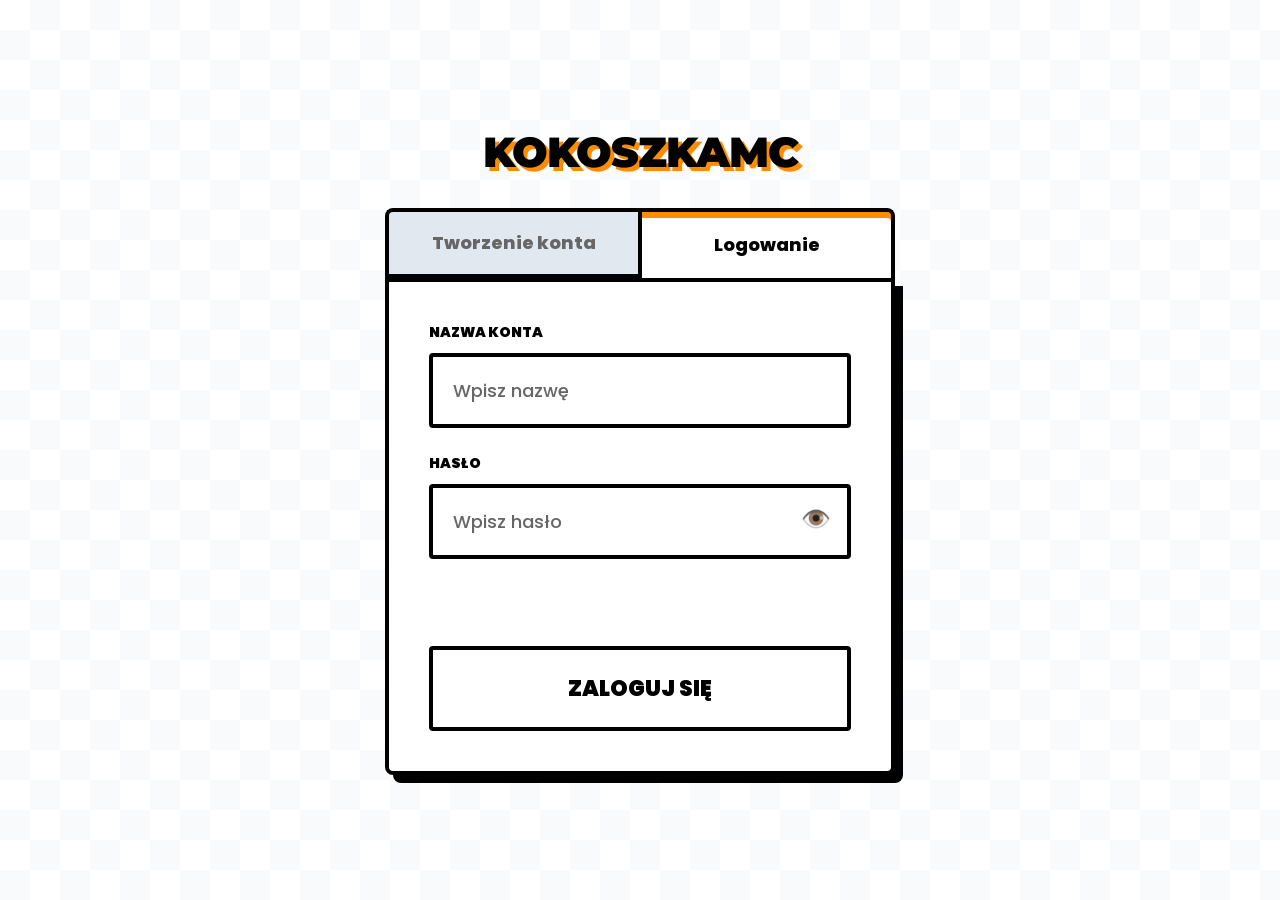
==== commit ba92d850: "Update index.html" ====
--- a/index.html
+++ b/index.html
@@ -3,66 +3,80 @@
 <head>
     <meta charset="UTF-8">
     <meta name="viewport" content="width=device-width, initial-scale=1.0">
-    <meta name="description" content="KokoszkaMC v5.0 TITAN - Najlepszy panel hostingu Minecraft">
     <title>KokoszkaMC v5.0 TITAN | Ultimate Hosting</title>
     
-    <link rel="preconnect" href="https://fonts.googleapis.com">
-    <link rel="preconnect" href="https://fonts.gstatic.com" crossorigin>
-    <link href="https://fonts.googleapis.com/css2?family=Poppins:wght@400;600;800;900&family=Fira+Code:wght@500;700&family=Montserrat:wght@800;900&display=swap" rel="stylesheet">
+    <link href="https://fonts.googleapis.com/css2?family=Poppins:wght@300;400;500;600;700;800;900&family=Fira+Code:wght@400;500;600;700&family=Montserrat:wght@700;800;900&display=swap" rel="stylesheet">
     
     <style>
         /* ========================================================================================
-           SEKCJA 1: SYSTEM STYLIZACJI NEOBRUTALISM (CZĘŚĆ BAZOWA)
-           Czysta biel, ostre czarne krawędzie, jaskrawy pomarańcz.
+           SEKCJA 1: SYSTEM STYLIZACJI CSS (AESTHETIC NEOBRUTALISM)
+           Czysta biel, ostre czarne ramki, intensywny pomarańcz.
            ======================================================================================== */
 
         :root {
-            /* Paleta Barw Kokoszki */
-            --brand-main: #ff8c00;
-            --brand-hover: #ff9d2e;
-            --brand-light: #fff5e6;
+            /* 1. Barwy Główne - Akcenty Kokoszki */
+            --brand-primary: #ff8c00;            
+            --brand-hover: #ff9d2e;              
+            --brand-dark: #e67e00;               
+            --brand-light: #fff5e6;              
             
-            /* Tła i Powierzchnie - Czysta Biel i Czerń */
-            --bg-body: #ffffff;
-            --bg-surface: #ffffff;
-            --bg-input: #ffffff;
-            --bg-terminal: #000000;
+            /* 2. Tła i Powierzchnie - Czysta Biel i Czerń */
+            --bg-body: #ffffff;                  
+            --bg-surface: #ffffff;               
+            --bg-sidebar: #ffffff;               
+            --bg-input: #ffffff;                 
+            --bg-terminal: #000000;              
             
-            /* Tekst */
-            --text-heading: #000000;
-            --text-main: #000000;
-            --text-muted: #444444;
-            --text-inverse: #ffffff;
+            /* 3. Typografia - Czerń i Szarości */
+            --text-heading: #000000;             
+            --text-main: #000000;                
+            --text-muted: #333333;               
+            --text-dim: #666666;                 
+            --text-inverse: #ffffff;             
             
-            /* Statusy Systemowe */
-            --status-ok: #10b981;
-            --status-err: #ef4444;
-            --status-warn: #f59e0b;
+            /* 4. Kolory Funkcjonalne / Statusy */
+            --status-success: #10b981;
+            --status-danger: #ef4444;
+            --status-warning: #f59e0b;
             --status-info: #3b82f6;
+            --status-shield: #8b5cf6;            
             
-            /* Grubości Obramowań (Znak rozpoznawczy Neobrutalizmu) */
+            /* 5. System Obramowań (Neobrutalizm) */
             --border-sm: 2px solid #000000;
             --border-md: 4px solid #000000;
             --border-lg: 6px solid #000000;
-            --border-orange: 4px solid #ff8c00;
+            --border-color-main: #000000;
             
-            /* Ostre, brutalne cienie (Brak rozmycia!) */
+            /* 6. System Cieniowania (Ostre, pełne cienie) */
             --shadow-btn: 4px 4px 0px 0px #000000;
             --shadow-card: 8px 8px 0px 0px #000000;
             --shadow-hover: 12px 12px 0px 0px #000000;
             --shadow-orange: 6px 6px 0px 0px #ff8c00;
+            --shadow-green: 6px 6px 0px 0px #10b981;
+            --shadow-red: 6px 6px 0px 0px #ef4444;
             
-            /* Zaokrąglenia - Bardzo kanciaste lub delikatne */
+            /* 7. Zaokrąglenia i Geometria */
             --radius-none: 0px;
             --radius-sm: 4px;
             --radius-md: 8px;
+            --radius-lg: 12px;
+            --radius-xl: 20px;
+            --radius-circle: 50%;
             
-            /* Przejścia */
-            --trans-fast: all 0.15s ease;
-            --trans-bounce: transform 0.3s cubic-bezier(0.175, 0.885, 0.32, 1.275), box-shadow 0.3s ease;
-        }
-
-        /* --- RESET GLOBALNY --- */
+            /* 8. Fizyka Przejść */
+            --transition-fast: all 0.15s ease-in-out;
+            --transition-base: all 0.25s ease-in-out;
+            --transition-bounce: transform 0.3s cubic-bezier(0.175, 0.885, 0.32, 1.275), box-shadow 0.3s ease;
+            
+            /* 9. Z-Index (Warstwy) */
+            --z-normal: 1;
+            --z-topbar: 100;
+            --z-sidebar: 200;
+            --z-toast: 9999;
+            --z-auth: 99999;
+        }
+
+        /* --- GLOBALNY RESET --- */
         * {
             margin: 0;
             padding: 0;
@@ -74,46 +88,65 @@
         body {
             font-family: 'Poppins', sans-serif;
             background-color: var(--bg-body);
-            background-image: radial-gradient(#e2e8f0 2px, transparent 2px);
-            background-size: 30px 30px;
+            background-image: 
+                linear-gradient(#e2e8f0 1px, transparent 1px),
+                linear-gradient(90deg, #e2e8f0 1px, transparent 1px);
+            background-size: 40px 40px;
             color: var(--text-main);
             height: 100vh;
             width: 100vw;
             display: flex;
             overflow: hidden;
-        }
-
-        /* Ostre, brutalistyczne scrollbary */
-        ::-webkit-scrollbar { width: 14px; height: 14px; }
-        ::-webkit-scrollbar-track { background: var(--bg-body); border-left: var(--border-sm); }
-        ::-webkit-scrollbar-thumb { background: var(--brand-main); border: var(--border-sm); }
-        ::-webkit-scrollbar-thumb:hover { background: var(--text-heading); }
+            -webkit-font-smoothing: antialiased;
+        }
+
+        /* --- OSTRE SCROLLBARY --- */
+        ::-webkit-scrollbar { width: 16px; height: 16px; }
+        ::-webkit-scrollbar-track { background-color: var(--bg-body); border-left: var(--border-sm); }
+        ::-webkit-scrollbar-thumb { background-color: var(--brand-primary); border: var(--border-sm); border-radius: var(--radius-none); }
+        ::-webkit-scrollbar-thumb:hover { background-color: var(--text-heading); }
 
         /* ========================================================================================
-           MODUŁ: SYSTEM AUTORYZACJI (DOKŁADNE ODWZOROWANIE TWOJEGO RYSUNKU!)
+           MODUŁ: SYSTEM AUTORYZACJI (TWARDA BLOKADA - ZDJĘCIE Z ZAKŁADKAMI)
            ======================================================================================== */
         
         .auth-viewport {
-            position: fixed; inset: 0;
+            position: fixed;
+            inset: 0;
             background-color: var(--bg-body);
-            background-image: linear-gradient(45deg, #f1f5f9 25%, transparent 25%, transparent 75%, #f1f5f9 75%, #f1f5f9), linear-gradient(45deg, #f1f5f9 25%, transparent 25%, transparent 75%, #f1f5f9 75%, #f1f5f9);
+            background-image: 
+                linear-gradient(45deg, #f8fafc 25%, transparent 25%, transparent 75%, #f8fafc 75%, #f8fafc), 
+                linear-gradient(45deg, #f8fafc 25%, transparent 25%, transparent 75%, #f8fafc 75%, #f8fafc);
             background-size: 60px 60px;
             background-position: 0 0, 30px 30px;
-            z-index: 9999999;
-            display: flex; align-items: center; justify-content: center;
-            transition: opacity 0.3s ease;
-        }
-
-        .auth-viewport.hidden { opacity: 0; pointer-events: none; }
-        .auth-viewport.booting { transform: translateY(-100%); transition: transform 0.7s cubic-bezier(0.85, 0, 0.15, 1); }
-
-        /* Główny kontener logowania */
+            z-index: var(--z-auth);
+            display: flex;
+            align-items: center;
+            justify-content: center;
+            opacity: 1;
+            visibility: visible;
+            transition: opacity 0.4s ease;
+        }
+
+        .auth-viewport.hidden {
+            opacity: 0;
+            pointer-events: none;
+            visibility: hidden;
+        }
+
+        .auth-viewport.booting {
+            transform: translateY(-100%);
+            transition: transform 0.8s cubic-bezier(0.85, 0, 0.15, 1);
+        }
+
         .auth-container {
             width: 100%;
             max-width: 550px;
             display: flex;
             flex-direction: column;
-            animation: authDrop 0.5s cubic-bezier(0.175, 0.885, 0.32, 1.275);
+            gap: 0; /* Formularz łączy się z zakładkami */
+            animation: authDrop 0.6s cubic-bezier(0.175, 0.885, 0.32, 1.275);
+            padding: 20px;
         }
 
         @keyframes authDrop {
@@ -121,58 +154,81 @@
             to { transform: translateY(0); opacity: 1; }
         }
 
-        /* --- ZAKŁADKI NA GÓRZE (JAK NA RYSUNKU) --- */
+        /* Nagłówek Auth */
+        .auth-header-wrapper {
+            text-align: center;
+            margin-bottom: 30px;
+        }
+
+        .auth-header-wrapper h1 {
+            font-family: 'Montserrat', sans-serif;
+            font-size: 42px;
+            font-weight: 900;
+            color: var(--text-heading);
+            text-transform: uppercase;
+            text-shadow: 4px 4px 0px var(--brand-primary);
+            letter-spacing: -1px;
+        }
+
+        /* --- ZAKŁADKI NA GÓRZE (ODWZOROWANIE ZDJĘCIA) --- */
         .auth-tabs {
             display: flex;
             width: 100%;
-            /* Dolna krawędź usunięta, by łączyła się z formularzem */
+            height: 70px;
         }
 
         .auth-tab-btn {
             flex: 1;
-            padding: 25px 10px;
+            display: flex;
+            align-items: center;
+            justify-content: center;
             background-color: var(--bg-surface);
             border: var(--border-md);
             border-bottom: none; /* Łączy się z głównym boxem */
             font-family: 'Poppins', sans-serif;
-            font-size: 20px;
+            font-size: 18px;
             font-weight: 800;
             color: var(--text-heading);
             cursor: pointer;
-            text-align: center;
             transition: var(--trans-fast);
-        }
-
-        /* Lewa zakładka (Tworzenie konta) ma prawą ramkę usuniętą, by się nie dublowały */
-        #tab-register {
-            border-right: none;
-        }
-
-        /* AKTYWNA ZAKŁADKA - Podświetla się na pomarańczowo wg instrukcji */
+            position: relative;
+        }
+
+        #tab-register { border-right: none; border-top-left-radius: var(--radius-md); }
+        #tab-login { border-top-right-radius: var(--radius-md); }
+
+        /* Aktywna zakładka ma białe tło i pomarańczowy pasek na górze */
         .auth-tab-btn.active {
-            border-color: var(--brand-main);
+            background-color: var(--bg-surface);
+            box-shadow: inset 0px 6px 0px 0px var(--brand-primary);
+            z-index: 2;
+        }
+
+        .auth-tab-btn:not(.active) {
+            background-color: #e2e8f0;
+            color: var(--text-dim);
+            border-bottom: var(--border-md); /* Nieaktywna jest odcięta od formularza */
+        }
+
+        .auth-tab-btn:not(.active):hover {
+            background-color: #cbd5e1;
             color: var(--text-heading);
-            background-color: var(--brand-light);
-            z-index: 2; /* Wynosi ramkę nad inne elementy */
-            box-shadow: inset 0px 6px 0px 0px var(--brand-main);
-        }
-
-        .auth-tab-btn:not(.active):hover {
-            background-color: #f8fafc;
-        }
-
-        /* --- GŁÓWNY BOX FORMULARZA (JAK NA RYSUNKU) --- */
+        }
+
+        /* --- GŁÓWNY BOX FORMULARZA --- */
         .auth-form-body {
             background-color: var(--bg-surface);
             border: var(--border-md);
             padding: 40px;
             display: flex;
             flex-direction: column;
-            gap: 30px;
+            gap: 25px;
             box-shadow: var(--shadow-card);
-        }
-
-        /* Inputy (Nazwa konta, Hasło) z grubymi ramkami */
+            border-bottom-left-radius: var(--radius-md);
+            border-bottom-right-radius: var(--radius-md);
+            z-index: 1;
+        }
+
         .auth-input-group {
             display: flex;
             flex-direction: column;
@@ -181,28 +237,32 @@
         }
 
         .auth-input-label {
-            font-size: 16px;
-            font-weight: 800;
+            font-size: 14px;
+            font-weight: 900;
             color: var(--text-heading);
+            text-transform: uppercase;
         }
 
         .auth-input {
             width: 100%;
             padding: 20px;
-            font-family: 'Fira Code', monospace;
+            font-family: 'Poppins', sans-serif;
             font-size: 18px;
             font-weight: 600;
             color: var(--text-heading);
             background-color: var(--bg-surface);
             border: var(--border-md);
             transition: var(--trans-fast);
+            border-radius: var(--radius-sm);
         }
 
         .auth-input:focus {
             transform: translate(-4px, -4px);
             box-shadow: var(--shadow-btn);
-            border-color: var(--brand-main);
-        }
+            border-color: var(--brand-primary);
+        }
+
+        .auth-input::placeholder { color: var(--text-dim); font-weight: 500; }
 
         /* Oczko do hasła */
         .eye-toggle {
@@ -215,39 +275,40 @@
             transition: var(--trans-fast);
         }
 
-        .eye-toggle:hover {
-            transform: scale(1.2);
-        }
-
-        /* PRZYCISK GŁÓWNY NA DOLE (Stwórz konto / Zaloguj się) */
+        .eye-toggle:hover { transform: scale(1.2); }
+
+        /* Przycisk Głównego Akcji na Dole */
         .auth-submit-btn {
             width: 100%;
-            padding: 25px;
-            margin-top: 10px;
+            padding: 22px;
+            margin-top: 15px;
             background-color: var(--bg-surface);
             color: var(--text-heading);
-            border: var(--border-orange);
+            border: var(--border-md);
+            border-radius: var(--radius-sm);
             font-family: 'Poppins', sans-serif;
-            font-size: 24px;
+            font-size: 22px;
             font-weight: 900;
             cursor: pointer;
             transition: var(--trans-bounce);
+            text-transform: uppercase;
         }
 
         .auth-submit-btn:hover {
             background-color: var(--brand-light);
             transform: translate(-6px, -6px);
             box-shadow: var(--shadow-orange);
+            border-color: var(--brand-primary);
         }
 
         .auth-submit-btn:active {
             transform: translate(0, 0);
-            box-shadow: 0px 0px 0px 0px var(--brand-main);
+            box-shadow: 0px 0px 0px 0px var(--brand-primary);
         }
 
         .auth-error-log {
-            color: var(--status-err);
-            font-size: 15px;
+            color: var(--status-danger);
+            font-size: 14px;
             font-weight: 800;
             text-align: center;
             min-height: 22px;
@@ -255,16 +316,16 @@
         }
 
         /* ========================================================================================
-           MODUŁ: SIDEBAR I TOPBAR (GŁÓWNA APLIKACJA)
+           MODUŁ: SIDEBAR (PASEK BOCZNY)
            ======================================================================================== */
         
         .app-sidebar {
-            width: 340px;
+            width: 350px;
             background-color: var(--bg-sidebar);
             border-right: var(--border-md);
             display: flex;
             flex-direction: column;
-            z-index: 100;
+            z-index: var(--z-sidebar);
             flex-shrink: 0;
             box-shadow: var(--shadow-card);
         }
@@ -272,12 +333,12 @@
         .sidebar-brand {
             padding: 40px 30px;
             border-bottom: var(--border-md);
-            background-color: var(--brand-main);
+            background-color: var(--brand-primary);
         }
 
         .sidebar-brand h2 {
             font-family: 'Montserrat', sans-serif;
-            font-size: 34px;
+            font-size: 32px;
             font-weight: 900;
             color: var(--text-heading);
             line-height: 1;
@@ -289,12 +350,12 @@
             color: var(--text-heading);
             text-transform: uppercase;
             letter-spacing: 2px;
-            margin-top: 5px;
+            margin-top: 8px;
         }
 
         .sidebar-nav {
             flex-grow: 1;
-            padding: 20px;
+            padding: 25px 20px;
             overflow-y: auto;
         }
 
@@ -303,17 +364,14 @@
             font-weight: 900;
             color: var(--text-muted);
             text-transform: uppercase;
-            margin: 30px 0 15px 10px;
-            border-bottom: var(--border-sm);
-            display: inline-block;
-            padding-bottom: 2px;
+            margin: 30px 0 15px 15px;
         }
 
         .nav-item {
             display: flex;
             align-items: center;
             padding: 16px 20px;
-            margin-bottom: 8px;
+            margin-bottom: 10px;
             border: var(--border-sm);
             border-color: transparent;
             cursor: pointer;
@@ -321,6 +379,7 @@
             font-size: 15px;
             color: var(--text-main);
             transition: var(--trans-fast);
+            border-radius: var(--radius-sm);
         }
 
         .nav-item i {
@@ -335,6 +394,7 @@
             border-color: var(--border-color-main);
             transform: translate(-4px, -4px);
             box-shadow: var(--shadow-btn);
+            background-color: var(--bg-surface);
         }
 
         .nav-item.active {
@@ -345,7 +405,7 @@
             box-shadow: var(--shadow-btn);
         }
 
-        .nav-item.active i { color: var(--brand-main); }
+        .nav-item.active i { color: var(--brand-primary); }
 
         .sidebar-footer {
             padding: 30px;
@@ -354,8 +414,8 @@
 
         .btn-brutalist-logout {
             width: 100%;
-            padding: 18px;
-            background-color: var(--status-err);
+            padding: 20px;
+            background-color: var(--status-danger);
             color: var(--text-inverse);
             border: var(--border-md);
             font-family: 'Poppins', sans-serif;
@@ -364,429 +424,20 @@
             cursor: pointer;
             transition: var(--trans-bounce);
             text-transform: uppercase;
+            border-radius: var(--radius-sm);
         }
 
         .btn-brutalist-logout:hover {
-            transform: translate(-6px, -6px);
-            box-shadow: var(--shadow-btn);
-        }
-  /* ------------------------------------------------------------------------------------------------
-           MODUŁ: GŁÓWNY OBSZAR ROBOCZY I TOPBAR
-           ------------------------------------------------------------------------------------------------ */
-        
-        .app-main-workspace {
-            flex-grow: 1;
-            display: flex;
-            flex-direction: column;
-            overflow: hidden;
-            position: relative;
-        }
-
-        .app-topbar {
-            height: 110px;
-            background-color: var(--bg-surface);
-            border-bottom: var(--border-md);
-            padding: 0 50px;
-            display: flex;
-            align-items: center;
-            justify-content: space-between;
-            flex-shrink: 0;
-            z-index: 100;
-        }
-
-        .topbar-breadcrumbs {
-            font-size: 26px;
-            font-weight: 900;
-            color: var(--text-heading);
-            text-transform: uppercase;
-        }
-
-        .topbar-breadcrumbs span {
-            color: var(--brand-main);
-            text-shadow: 2px 2px 0px #000000;
-        }
-
-        .topbar-user-area {
-            display: flex;
-            align-items: center;
-            gap: 30px;
-        }
-
-        .plan-badge {
-            background-color: var(--brand-main);
-            color: var(--text-heading);
-            padding: 12px 24px;
-            border: var(--border-md);
-            font-size: 14px;
-            font-weight: 900;
-            text-transform: uppercase;
-            box-shadow: 4px 4px 0px 0px #000000;
-        }
-
-        .user-profile-widget {
-            display: flex;
-            align-items: center;
-            gap: 20px;
-            background-color: var(--bg-surface);
-            padding: 10px 30px 10px 20px;
-            border: var(--border-md);
-            box-shadow: var(--shadow-btn);
-            cursor: pointer;
-            transition: var(--trans-bounce);
-        }
-
-        .user-profile-widget:hover {
-            transform: translate(-4px, -4px);
-            box-shadow: var(--shadow-card);
-        }
-
-        .user-name-wrapper {
-            text-align: right;
-        }
-
-        .user-name-wrapper b {
-            display: block;
-            font-size: 18px;
-            font-weight: 900;
-            color: var(--text-heading);
-            line-height: 1.1;
-        }
-
-        .user-name-wrapper small {
-            color: var(--status-ok);
-            font-weight: 900;
-            font-size: 12px;
-            text-transform: uppercase;
-        }
-
-        .user-avatar-icon {
-            width: 48px;
-            height: 48px;
-            background-color: var(--text-heading);
-            color: var(--text-inverse);
-            display: flex;
-            align-items: center;
-            justify-content: center;
-            font-weight: 900;
-            font-size: 24px;
-            border: var(--border-sm);
-        }
-
-        /* ------------------------------------------------------------------------------------------------
-           MODUŁ: SYSTEM WIDOKÓW (ROUTING CANVAS)
-           ------------------------------------------------------------------------------------------------ */
-        
-        .app-view-canvas {
-            padding: 50px 60px;
-            overflow-y: auto;
-            flex-grow: 1;
-            scroll-behavior: smooth;
-        }
-
-        .view-module {
-            display: none;
-        }
-
-        .view-module.active {
-            display: block;
-            animation: viewFadeIn 0.4s ease-out;
-        }
-
-        @keyframes viewFadeIn {
-            from { opacity: 0; transform: translateY(20px); }
-            to { opacity: 1; transform: translateY(0); }
-        }
-
-        /* ------------------------------------------------------------------------------------------------
-           KOMPONENTY: KARTY, SIATKI I PRZYCISKI NEOBRUTALIZM
-           ------------------------------------------------------------------------------------------------ */
-        
-        .grid-col-2 {
-            display: grid;
-            grid-template-columns: repeat(auto-fit, minmax(480px, 1fr));
-            gap: 40px;
-            margin-bottom: 40px;
-        }
-
-        .b-card {
-            background-color: var(--bg-surface);
-            padding: 45px;
-            border: var(--border-md);
-            box-shadow: var(--shadow-card);
-            transition: var(--trans-bounce);
-            margin-bottom: 40px;
-            position: relative;
-        }
-
-        .b-card:hover {
-            transform: translate(-6px, -6px);
-            box-shadow: var(--shadow-hover);
-        }
-
-        .b-card-title {
-            font-family: 'Montserrat', sans-serif;
-            font-weight: 900;
-            font-size: 28px;
-            color: var(--text-heading);
-            margin-bottom: 15px;
-            display: flex;
-            align-items: center;
-            gap: 15px;
-            text-transform: uppercase;
-        }
-
-        .b-card-title i {
-            color: var(--brand-main);
-            font-style: normal;
-            font-size: 36px;
-        }
-
-        .btn-action {
-            display: inline-flex;
-            align-items: center;
-            justify-content: center;
-            gap: 15px;
-            padding: 24px 40px;
-            border: var(--border-md);
-            font-family: 'Poppins', sans-serif;
-            font-weight: 900;
-            font-size: 18px;
-            cursor: pointer;
-            transition: var(--trans-bounce);
-            text-transform: uppercase;
-            background-color: var(--bg-surface);
-            color: var(--text-heading);
-        }
-
-        .btn-action:hover {
-            transform: translate(-6px, -6px);
-            box-shadow: var(--shadow-card);
-        }
-        
-        .btn-action:active {
-            transform: translate(0px, 0px);
-            box-shadow: none;
-        }
-
-        .btn-primary-action { background-color: var(--brand-main); }
-        .btn-success-action { background-color: var(--status-ok); color: white; }
-        .btn-danger-action { background-color: var(--status-err); color: white; }
-
-        /* --- DASHBOARD WIDGETS --- */
-        .status-orb-container {
-            width: 140px;
-            height: 140px;
-            border-radius: 50%;
-            border: var(--border-lg);
-            display: flex;
-            align-items: center;
-            justify-content: center;
-            font-size: 55px;
-            background-color: var(--bg-surface);
-            transition: var(--trans-fast);
-        }
-
-        .status-orb-container.state-online {
-            background-color: var(--status-ok);
-            animation: pulseOnline 2s infinite;
-        }
-        @keyframes pulseOnline {
-            0% { box-shadow: 0 0 0 0 rgba(16, 185, 129, 0.8); }
-            70% { box-shadow: 0 0 0 25px rgba(16, 185, 129, 0); }
-            100% { box-shadow: 0 0 0 0 rgba(16, 185, 129, 0); }
-        }
-
-        .status-orb-container.state-booting {
-            background-color: var(--status-warn);
-            animation: spinBoot 2s linear infinite;
-        }
-        @keyframes spinBoot {
-            from { transform: rotate(0deg); }
-            to { transform: rotate(360deg); }
-        }
-
-        .metric-bar-bg {
-            height: 30px;
-            border: var(--border-md);
-            background-color: var(--bg-surface);
-            margin-bottom: 25px;
-            position: relative;
-        }
-
-        .metric-bar-fill {
-            height: 100%;
-            border-right: var(--border-md);
-            transition: width 0.5s ease-out;
-        }
-
-        /* --- GIGANTYCZNE SUWAKI (ZASOBY) --- */
-        .custom-range {
-            width: 100%; height: 16px; background-color: var(--text-heading);
-            border: var(--border-sm); appearance: none; outline: none; margin: 30px 0;
-        }
-
-        .custom-range::-webkit-slider-thumb {
-            appearance: none; width: 45px; height: 45px; background-color: var(--brand-main);
-            border: var(--border-md); cursor: pointer; transition: var(--trans-bounce);
-        }
-
-        .custom-range::-webkit-slider-thumb:hover {
-            transform: scale(1.2); box-shadow: var(--shadow-btn);
-        }
-
-        /* --- FTP MENEDŻER PLIKÓW (Z PRZYCISKIEM DODAWANIA) --- */
-        .ftp-workspace {
-            display: grid;
-            grid-template-columns: 320px 1fr;
-            gap: 40px;
-            height: 700px;
-        }
-
-        .ftp-tree-view {
-            background-color: var(--bg-surface);
-            padding: 25px;
-            border: var(--border-md);
-            box-shadow: var(--shadow-card);
-            overflow-y: auto;
-            display: flex;
-            flex-direction: column;
-        }
-
-        .ftp-node {
-            padding: 18px 20px;
-            border: var(--border-sm);
-            border-color: transparent;
-            cursor: pointer;
-            margin-bottom: 10px;
-            font-weight: 800;
-            font-size: 16px;
-            color: var(--text-heading);
-            display: flex;
-            align-items: center;
-            gap: 15px;
-            transition: var(--trans-bounce);
-        }
-
-        .ftp-node:hover {
-            border-color: var(--border-color-main);
             transform: translate(-4px, -4px);
             box-shadow: var(--shadow-btn);
         }
 
-        .ftp-node.active-node {
-            background-color: var(--text-heading);
-            color: var(--text-inverse);
-            border-color: var(--border-color-main);
-            transform: translate(-4px, -4px);
-            box-shadow: var(--shadow-btn);
-        }
-
-        .btn-add-file {
-            margin-top: auto;
-            padding: 20px;
-            background-color: var(--status-ok);
-            color: var(--text-inverse);
-            border: var(--border-md);
-            font-family: 'Poppins', sans-serif;
-            font-weight: 900;
-            font-size: 16px;
-            cursor: pointer;
-            text-transform: uppercase;
-            transition: var(--trans-bounce);
-        }
-
-        .btn-add-file:hover {
-            transform: translate(-4px, -4px);
-            box-shadow: var(--shadow-btn);
-        }
-
-        .ftp-editor-wrapper {
-            position: relative;
-            height: 100%;
-            border: var(--border-lg);
-            background-color: var(--bg-terminal);
-            box-shadow: var(--shadow-card);
-        }
-
-        .ftp-textarea {
-            width: 100%;
-            height: 100%;
-            background-color: var(--bg-terminal);
-            color: #ffffff;
-            padding: 40px;
-            border: none;
-            resize: none;
-            font-family: 'Fira Code', monospace;
-            font-size: 18px;
-            line-height: 1.8;
-        }
-
-        /* --- TERMINAL --- */
-        .terminal-layout {
-            background-color: var(--bg-terminal);
-            padding: 40px;
-            border: var(--border-lg);
-            box-shadow: var(--shadow-card);
-        }
-
-        .terminal-output {
-            height: 500px;
-            overflow-y: auto;
-            font-family: 'Fira Code', monospace;
-            color: #ffffff;
-            font-size: 16px;
-            line-height: 1.8;
-            padding-right: 20px;
-        }
-
-        .terminal-input-area {
-            display: flex;
-            gap: 20px;
-            margin-top: 30px;
-        }
-
-        .cmd-input {
-            flex-grow: 1;
-            padding: 25px 30px;
-            background-color: #1e293b;
-            border: var(--border-md) solid #334155;
-            color: #ffffff;
-            font-family: 'Fira Code', monospace;
-            font-size: 18px;
-            transition: var(--trans-fast);
-        }
-
-        .cmd-input:focus { border-color: var(--brand-main); }
-
-        /* --- TOAST SYSTEM --- */
-        .toast-notification {
-            position: fixed;
-            bottom: 50px;
-            right: 50px;
-            background-color: var(--text-heading);
-            color: var(--text-inverse);
-            padding: 25px 40px;
-            border: var(--border-md);
-            font-weight: 800;
-            font-size: 18px;
-            transform: translateY(200%);
-            transition: 0.5s cubic-bezier(0.175, 0.885, 0.32, 1.275);
-            z-index: 99999999;
-            box-shadow: var(--shadow-card);
-            display: flex;
-            align-items: center;
-            gap: 20px;
-        }
-
-        .toast-notification.show { transform: translateY(0); }
-
-        /* Switch toggle brutalistyczny */
-        .switch-container { position: relative; width: 70px; height: 40px; flex-shrink: 0; }
-        .switch-container input { opacity: 0; width: 0; height: 0; }
-        .switch-track { position: absolute; cursor: pointer; top: 0; left: 0; right: 0; bottom: 0; background-color: var(--bg-surface); border: var(--border-md); transition: .3s; }
-        .switch-track:before { position: absolute; content: ""; height: 24px; width: 24px; left: 4px; bottom: 4px; background-color: var(--text-heading); transition: .3s; }
-        input:checked + .switch-track { background-color: var(--status-ok); }
-        input:checked + .switch-track:before { transform: translateX(30px); background-color: var(--bg-surface); border: var(--border-sm); }
+        .btn-brutalist-logout:active {
+            transform: translate(0, 0);
+            box-shadow: none;
+        }
+        
+        /* Dalsza część CSS w Części 2... */
     </style>
 </head>
 <body>
@@ -799,21 +450,23 @@
             </div>
 
             <div class="auth-tabs">
-                <div id="tab-register" class="auth-tab-btn" onclick="authSystem.switchTab('register')">
+                <button id="tab-register" class="auth-tab-btn" onclick="authSystem.switchTab('register')">
                     Tworzenie konta
-                </div>
-                <div id="tab-login" class="auth-tab-btn active" onclick="authSystem.switchTab('login')">
+                </button>
+                <button id="tab-login" class="auth-tab-btn active" onclick="authSystem.switchTab('login')">
                     Logowanie
-                </div>
+                </button>
             </div>
 
             <div class="auth-form-body">
                 <div class="auth-input-group">
-                    <input type="text" id="auth-input-username" class="auth-input" placeholder="Nazwa konta">
+                    <label class="auth-input-label" id="auth-label-user">Nazwa konta</label>
+                    <input type="text" id="auth-input-username" class="auth-input" placeholder="Wpisz nazwę">
                 </div>
 
                 <div class="auth-input-group">
-                    <input type="password" id="auth-input-password" class="auth-input" placeholder="hasło">
+                    <label class="auth-input-label" id="auth-label-pass">Hasło</label>
+                    <input type="password" id="auth-input-password" class="auth-input" placeholder="Wpisz hasło">
                     <div class="eye-toggle" onclick="authSystem.togglePasswordVisibility('auth-input-password')">👁️</div>
                 </div>
                 
@@ -836,7 +489,7 @@
             </div>
 
             <div class="sidebar-nav">
-                <div class="nav-category">Zarządzanie Węzłem</div>
+                <div class="nav-category">Zarządzanie Maszyną</div>
                 <div class="nav-item active" onclick="uiEngine.routeTo('dashboard', this)"><i>📊</i> Pulpit Sterowania</div>
                 <div class="nav-item" onclick="uiEngine.routeTo('resources', this)"><i>⚡</i> Zasoby Sprzętowe</div>
                 <div class="nav-item" onclick="uiEngine.routeTo('software', this)"><i>⚙️</i> Silniki i Wersje</div>
@@ -846,6 +499,7 @@
                 <div class="nav-item" onclick="uiEngine.routeTo('terminal', this)"><i>💻</i> Konsola Systemowa</div>
                 <div class="nav-item" onclick="uiEngine.routeTo('filemanager', this)"><i>📂</i> Eksplorator Plików</div>
                 <div class="nav-item" onclick="uiEngine.routeTo('database', this)"><i>🗄️</i> Bazy MySQL</div>
+                <div class="nav-item" onclick="uiEngine.routeTo('cronjobs', this)"><i>⏱️</i> Harmonogramy Cron</div>
 
                 <div class="nav-category">Dodatki i Ochrona</div>
                 <div class="nav-item" onclick="uiEngine.routeTo('marketplace', this)"><i>🔌</i> Rynek Pluginów</div>
@@ -857,6 +511,259 @@
                 <button class="btn-brutalist-logout" onclick="location.reload()">WYLOGUJ SESJĘ</button>
             </div>
         </div>
+        <style>
+            /* ------------------------------------------------------------------------------------------------
+               MODUŁ: GŁÓWNA RAMA APLIKACJI I TOPBAR
+               ------------------------------------------------------------------------------------------------ */
+            .app-main-workspace {
+                flex-grow: 1;
+                display: flex;
+                flex-direction: column;
+                overflow: hidden;
+                position: relative;
+            }
+
+            .app-topbar {
+                height: 110px;
+                background-color: var(--bg-surface);
+                border-bottom: var(--border-md);
+                padding: 0 50px;
+                display: flex;
+                align-items: center;
+                justify-content: space-between;
+                flex-shrink: 0;
+                z-index: var(--z-topbar);
+                box-shadow: 0px 4px 0px 0px rgba(0,0,0,0.05);
+            }
+
+            .topbar-breadcrumbs {
+                font-family: 'Montserrat', sans-serif;
+                font-size: 26px;
+                font-weight: 900;
+                color: var(--text-heading);
+                text-transform: uppercase;
+                letter-spacing: -1px;
+            }
+
+            .topbar-breadcrumbs span {
+                color: var(--brand-main);
+                text-shadow: 2px 2px 0px #000000;
+            }
+
+            .topbar-user-area {
+                display: flex;
+                align-items: center;
+                gap: 30px;
+            }
+
+            .plan-badge {
+                background-color: var(--brand-main);
+                color: var(--text-heading);
+                padding: 12px 24px;
+                border: var(--border-sm);
+                font-size: 14px;
+                font-weight: 900;
+                text-transform: uppercase;
+                box-shadow: var(--shadow-btn);
+            }
+
+            .user-profile-widget {
+                display: flex;
+                align-items: center;
+                gap: 20px;
+                background-color: var(--bg-surface);
+                padding: 10px 30px 10px 20px;
+                border: var(--border-sm);
+                box-shadow: var(--shadow-btn);
+                cursor: pointer;
+                transition: var(--trans-fast);
+            }
+
+            .user-profile-widget:hover {
+                transform: translate(-4px, -4px);
+                box-shadow: var(--shadow-card);
+                background-color: var(--brand-light);
+            }
+
+            .user-name-wrapper { text-align: right; }
+            .user-name-wrapper b { display: block; font-size: 18px; font-weight: 900; color: var(--text-heading); line-height: 1.1; }
+            .user-name-wrapper small { color: var(--status-ok); font-weight: 900; font-size: 12px; text-transform: uppercase; }
+
+            .user-avatar-icon {
+                width: 48px;
+                height: 48px;
+                background-color: var(--text-heading);
+                color: var(--text-inverse);
+                display: flex;
+                align-items: center;
+                justify-content: center;
+                font-weight: 900;
+                font-size: 24px;
+                border: var(--border-sm);
+            }
+
+            /* ------------------------------------------------------------------------------------------------
+               MODUŁ: SYSTEM WIDOKÓW (ROUTING CANVAS)
+               ------------------------------------------------------------------------------------------------ */
+            .app-view-canvas {
+                padding: 50px 60px;
+                overflow-y: auto;
+                flex-grow: 1;
+                scroll-behavior: smooth;
+            }
+
+            .view-module { display: none; }
+            .view-module.active { display: block; animation: viewFadeIn 0.4s ease-out; }
+
+            @keyframes viewFadeIn {
+                from { opacity: 0; transform: translateY(20px); }
+                to { opacity: 1; transform: translateY(0); }
+            }
+
+            /* ------------------------------------------------------------------------------------------------
+               KOMPONENTY: KARTY, SIATKI I PRZYCISKI NEOBRUTALIZM
+               ------------------------------------------------------------------------------------------------ */
+            .grid-col-2 { display: grid; grid-template-columns: repeat(auto-fit, minmax(480px, 1fr)); gap: 40px; margin-bottom: 40px; }
+            
+            .b-card {
+                background-color: var(--bg-surface);
+                padding: 45px;
+                border: var(--border-md);
+                box-shadow: var(--shadow-card);
+                transition: var(--trans-fast);
+                margin-bottom: 40px;
+                position: relative;
+            }
+
+            .b-card:hover {
+                transform: translate(-4px, -4px);
+                box-shadow: var(--shadow-hover);
+            }
+
+            .b-card-title {
+                font-family: 'Montserrat', sans-serif;
+                font-weight: 900;
+                font-size: 28px;
+                color: var(--text-heading);
+                margin-bottom: 15px;
+                display: flex;
+                align-items: center;
+                gap: 15px;
+                text-transform: uppercase;
+            }
+
+            .b-card-title i { color: var(--brand-main); font-style: normal; font-size: 36px; }
+            .b-card-desc { color: var(--text-muted); font-size: 15px; font-weight: 600; margin-bottom: 35px; line-height: 1.6; }
+
+            .btn-action {
+                display: inline-flex;
+                align-items: center;
+                justify-content: center;
+                gap: 15px;
+                padding: 24px 40px;
+                border: var(--border-md);
+                font-family: 'Poppins', sans-serif;
+                font-weight: 900;
+                font-size: 18px;
+                cursor: pointer;
+                transition: var(--trans-fast);
+                text-transform: uppercase;
+                letter-spacing: 1px;
+                background-color: var(--bg-surface);
+                color: var(--text-heading);
+            }
+
+            .btn-action:hover { transform: translate(-6px, -6px); box-shadow: var(--shadow-card); }
+            .btn-action:active { transform: translate(0px, 0px); box-shadow: none; }
+
+            .btn-primary-action { background-color: var(--brand-main); }
+            .btn-success-action { background-color: var(--status-ok); color: white; }
+            .btn-danger-action { background-color: var(--status-err); color: white; }
+
+            /* --- WIDGETY STATUSU (ORB, PASKI ZASOBÓW) --- */
+            .status-orb-container {
+                width: 140px;
+                height: 140px;
+                border-radius: var(--radius-circle);
+                border: var(--border-lg);
+                display: flex;
+                align-items: center;
+                justify-content: center;
+                font-size: 55px;
+                background-color: var(--bg-surface);
+                transition: var(--trans-fast);
+            }
+
+            .status-orb-container.state-online { background-color: var(--status-ok); animation: pulseOnline 2s infinite; }
+            @keyframes pulseOnline {
+                0% { box-shadow: 0 0 0 0 rgba(16, 185, 129, 0.8); }
+                70% { box-shadow: 0 0 0 25px rgba(16, 185, 129, 0); }
+                100% { box-shadow: 0 0 0 0 rgba(16, 185, 129, 0); }
+            }
+
+            .status-orb-container.state-booting { background-color: var(--status-warn); animation: spinBoot 2s linear infinite; }
+            @keyframes spinBoot { from { transform: rotate(0deg); } to { transform: rotate(360deg); } }
+
+            .metric-bar-bg {
+                height: 30px;
+                border: var(--border-md);
+                background-color: var(--bg-surface);
+                margin-bottom: 25px;
+                position: relative;
+            }
+
+            .metric-bar-fill { height: 100%; border-right: var(--border-md); transition: width 0.5s ease-out; }
+
+            /* --- GIGANTYCZNE SUWAKI (ZASOBY) --- */
+            .custom-range {
+                width: 100%; height: 16px; background-color: var(--text-heading);
+                border: var(--border-sm); appearance: none; outline: none; margin: 30px 0;
+            }
+
+            .custom-range::-webkit-slider-thumb {
+                appearance: none; width: 45px; height: 45px; background-color: var(--brand-main);
+                border: var(--border-md); cursor: pointer; transition: var(--trans-fast);
+            }
+
+            .custom-range::-webkit-slider-thumb:hover { transform: scale(1.2); box-shadow: var(--shadow-btn); }
+
+            /* --- FTP MENEDŻER PLIKÓW --- */
+            .ftp-workspace { display: grid; grid-template-columns: 320px 1fr; gap: 40px; height: 700px; }
+            .ftp-tree-view { background-color: var(--bg-surface); padding: 25px; border: var(--border-md); box-shadow: var(--shadow-card); overflow-y: auto; display: flex; flex-direction: column; }
+            .ftp-node { padding: 18px 20px; border: var(--border-sm); border-color: transparent; cursor: pointer; margin-bottom: 10px; font-weight: 800; font-size: 16px; color: var(--text-heading); display: flex; align-items: center; gap: 15px; transition: var(--trans-fast); }
+            .ftp-node:hover { border-color: var(--border-color-main); transform: translate(-4px, -4px); box-shadow: var(--shadow-btn); }
+            .ftp-node.active-node { background-color: var(--text-heading); color: var(--text-inverse); border-color: var(--border-color-main); transform: translate(-4px, -4px); box-shadow: var(--shadow-btn); }
+            
+            .btn-add-file { margin-top: auto; padding: 20px; background-color: var(--status-ok); color: var(--text-inverse); border: var(--border-md); font-family: 'Poppins', sans-serif; font-weight: 900; font-size: 16px; cursor: pointer; text-transform: uppercase; transition: var(--trans-fast); }
+            .btn-add-file:hover { transform: translate(-4px, -4px); box-shadow: var(--shadow-btn); }
+
+            .ftp-editor-wrapper { position: relative; height: 100%; border: var(--border-lg); background-color: var(--bg-terminal); box-shadow: var(--shadow-card); }
+            .ftp-textarea { width: 100%; height: 100%; background-color: var(--bg-terminal); color: #ffffff; padding: 40px; border: none; resize: none; font-family: 'Fira Code', monospace; font-size: 18px; line-height: 1.8; }
+
+            /* --- TERMINAL --- */
+            .terminal-layout { background-color: var(--bg-terminal); padding: 40px; border: var(--border-lg); box-shadow: var(--shadow-card); }
+            .terminal-output { height: 500px; overflow-y: auto; font-family: 'Fira Code', monospace; color: #ffffff; font-size: 16px; line-height: 1.8; padding-right: 20px; }
+            .terminal-input-area { display: flex; gap: 20px; margin-top: 30px; }
+            .cmd-input { flex-grow: 1; padding: 25px 30px; background-color: #1e293b; border: var(--border-md) solid #334155; color: #ffffff; font-family: 'Fira Code', monospace; font-size: 18px; transition: var(--trans-fast); }
+            .cmd-input:focus { border-color: var(--brand-main); }
+
+            /* --- TOAST SYSTEM --- */
+            .toast-notification {
+                position: fixed; bottom: 50px; right: 50px; background-color: var(--text-heading); color: var(--text-inverse);
+                padding: 25px 40px; border: var(--border-md); font-weight: 800; font-size: 18px;
+                transform: translateY(200%); transition: 0.5s cubic-bezier(0.175, 0.885, 0.32, 1.275);
+                z-index: 99999999; box-shadow: var(--shadow-card); display: flex; align-items: center; gap: 20px;
+            }
+            .toast-notification.show { transform: translateY(0); }
+
+            /* Switch toggle brutalistyczny */
+            .switch-container { position: relative; width: 70px; height: 40px; flex-shrink: 0; }
+            .switch-container input { opacity: 0; width: 0; height: 0; }
+            .switch-track { position: absolute; cursor: pointer; top: 0; left: 0; right: 0; bottom: 0; background-color: var(--bg-surface); border: var(--border-md); transition: .3s; }
+            .switch-track:before { position: absolute; content: ""; height: 24px; width: 24px; left: 4px; bottom: 4px; background-color: var(--text-heading); transition: .3s; }
+            input:checked + .switch-track { background-color: var(--status-ok); }
+            input:checked + .switch-track:before { transform: translateX(30px); background-color: var(--bg-surface); border: var(--border-sm); }
+        </style>
 
         <div class="app-main-workspace">
             
@@ -868,7 +775,7 @@
                     <div class="user-profile-widget">
                         <div class="user-name-wrapper">
                             <b id="ui-topbar-user">Gość</b>
-                            <small>Aktywny</small>
+                            <small>Aktywna Sesja</small>
                         </div>
                         <div class="user-avatar-icon" id="ui-topbar-avatar">?</div>
                     </div>
@@ -880,52 +787,80 @@
                 <div id="view-dashboard" class="view-module active">
                     
                     <div id="layout-spawner" style="display: none;">
-                        <div class="b-card" style="text-align: center; padding: 100px 50px; max-width: 900px; margin: 0 auto;">
-                            <div style="font-size: 100px; margin-bottom: 20px;">🥚</div>
-                            <h1 style="font-family: 'Montserrat', sans-serif; font-size: 48px; font-weight: 900; text-transform: uppercase;">Zainicjuj Serwer</h1>
+                        <div class="b-card" style="text-align: center; padding: 80px 40px; max-width: 800px; margin: 0 auto;">
+                            <div style="font-size: 80px; margin-bottom: 20px; line-height: 1;">🥚</div>
+                            <h1 style="font-family: 'Montserrat', sans-serif; font-size: 38px; font-weight: 900; margin-bottom: 15px; text-transform: uppercase;">Zainicjuj Węzeł Systemowy</h1>
+                            <p style="color: var(--text-muted); font-size: 15px; font-weight: 600; margin-bottom: 40px;">Podaj unikalną nazwę serwera. System automatycznie wygeneruje i podepnie subdomenę IPv4 dla Twoich graczy.</p>
                             
-                            <input type="text" id="in-create-name" style="width: 100%; height: 100px; font-size: 40px; font-weight: 900; border: none; border-bottom: var(--border-lg); background: transparent; text-align: center; margin: 40px 0; font-family: 'Montserrat', sans-serif;" placeholder="np. survival-kokoszka">
+                            <input type="text" id="in-create-name" style="width: 100%; height: 90px; background-color: var(--bg-surface); border: var(--border-md); padding: 0 25px; font-family: 'Poppins', sans-serif; font-size: 32px; font-weight: 600; text-align: center; margin-bottom: 30px; transition: var(--trans-fast);" placeholder="np. survival-kokoszka">
                             
-                            <p style="font-weight: 900; font-size: 32px; margin-bottom: 50px;">IP: <span id="out-create-ip" style="color: var(--brand-main);">...kokoszka.me</span></p>
+                            <div style="background-color: var(--bg-input); border: var(--border-sm); padding: 20px; margin-bottom: 40px; box-shadow: 4px 4px 0px 0px #000000;">
+                                <span style="font-weight: 900; font-size: 12px; color: var(--text-dim); text-transform: uppercase; letter-spacing: 1px;">Wygenerowany Adres IP:</span><br>
+                                <span id="out-create-ip" style="font-family: 'Fira Code', monospace; font-size: 26px; font-weight: 800; color: var(--brand-main); display: block; margin-top: 5px;">...kokoszka.me</span>
+                            </div>
                             
-                            <button class="btn-action btn-primary-action" style="width: 100%; font-size: 24px; padding: 30px;" onclick="kernel.deployNewServer()">STWÓRZ MASZYNĘ ZA DARMO</button>
+                            <button class="btn-action btn-primary-action" style="width: 100%; font-size: 20px; padding: 25px;" onclick="kernel.deployNewServer()">STWÓRZ SERWER ZA DARMO</button>
                         </div>
                     </div>
 
                     <div id="layout-manage" style="display: none;">
                         <div class="grid-col-2">
+                            
                             <div class="b-card">
-                                <div style="display: flex; align-items: center; gap: 40px; margin-bottom: 40px;">
+                                <div style="display: flex; align-items: center; gap: 35px; margin-bottom: 35px;">
                                     <div id="ui-status-orb" class="status-orb-container">🔴</div>
                                     <div>
-                                        <h2 id="ui-status-text" style="font-size: 45px; font-weight: 900;">OFFLINE</h2>
-                                        <div id="ui-status-ip" style="background: var(--bg-input); padding: 10px 20px; border: var(--border-md); font-weight: 800; font-size: 18px;">---</div>
+                                        <h2 id="ui-status-text" style="font-family: 'Montserrat', sans-serif; font-size: 38px; font-weight: 900; line-height: 1; margin-bottom: 10px;">OFFLINE</h2>
+                                        <div id="ui-status-ip" style="display: inline-block; background-color: var(--bg-input); padding: 8px 16px; border: var(--border-sm); font-family: 'Fira Code', monospace; font-size: 14px; font-weight: 700;">---</div>
                                     </div>
                                 </div>
-                                <div style="margin-bottom: 40px; font-weight: 800; font-size: 18px;">Czas pracy: <b id="ui-uptime-clock" style="font-family: 'Fira Code', monospace; color: var(--brand-main);">00:00:00</b></div>
-                                <div style="display: flex; gap: 20px;">
-                                    <button id="ui-btn-power" class="btn-action btn-success-action" style="flex: 2;" onclick="kernel.togglePowerState()">START</button>
+                                
+                                <div style="background-color: var(--bg-input); padding: 18px 25px; border: var(--border-sm); display: inline-flex; align-items: center; gap: 15px; font-weight: 800; font-size: 14px; margin-bottom: 35px;">
+                                    <span>Aktywny czas pracy węzła:</span> <b id="ui-uptime-clock" style="font-family: 'Fira Code', monospace; font-size: 18px; color: var(--brand-main);">00:00:00</b>
+                                </div>
+                                
+                                <div style="display: flex; gap: 15px;">
+                                    <button id="ui-btn-power" class="btn-action btn-success-action" style="flex: 2;" onclick="kernel.togglePowerState()">URUCHOM SERWER</button>
                                     <button class="btn-action btn-danger-action" style="flex: 1;" onclick="kernel.triggerEmergencyKill()">KILL</button>
                                 </div>
                             </div>
 
                             <div class="b-card">
                                 <h3 class="b-card-title"><i>⚡</i> Obciążenie Systemu</h3>
+                                <p class="b-card-desc" style="margin-bottom: 20px;">Odczyty z warstwy hypervisora (Czas Rzeczywisty).</p>
                                 
-                                <div style="display: flex; justify-content: space-between; font-weight: 900; margin-bottom: 10px; margin-top: 30px; font-size: 18px;"><span>RAM</span><span id="ui-live-ram-text">0 / 4096 MB</span></div>
-                                <div class="metric-bar-bg"><div id="ui-live-ram-bar" class="metric-bar-fill" style="background: var(--brand-main);"></div></div>
+                                <div style="margin-bottom: 25px;">
+                                    <div style="display: flex; justify-content: space-between; align-items: flex-end; margin-bottom: 10px;">
+                                        <span style="font-size: 12px; font-weight: 800; text-transform: uppercase; color: var(--text-muted);">Pamięć Operacyjna (RAM)</span>
+                                        <span class="metric-value" id="ui-live-ram-text" style="font-family: 'Fira Code', monospace; font-size: 15px; font-weight: 700;">0 / 4096 MB</span>
+                                    </div>
+                                    <div class="metric-bar-bg">
+                                        <div id="ui-live-ram-bar" class="metric-bar-fill fill-ram" style="background-color: var(--brand-main);"></div>
+                                    </div>
+                                </div>
                                 
-                                <div style="display: flex; justify-content: space-between; font-weight: 900; margin-top: 40px; margin-bottom: 10px; font-size: 18px;"><span>CPU</span><span id="ui-live-cpu-text">0%</span></div>
-                                <div class="metric-bar-bg"><div id="ui-live-cpu-bar" class="metric-bar-fill" style="background: var(--text-heading);"></div></div>
+                                <div style="margin-bottom: 25px;">
+                                    <div style="display: flex; justify-content: space-between; align-items: flex-end; margin-bottom: 10px;">
+                                        <span style="font-size: 12px; font-weight: 800; text-transform: uppercase; color: var(--text-muted);">Użycie Procesora (CPU)</span>
+                                        <span class="metric-value" id="ui-live-cpu-text" style="font-family: 'Fira Code', monospace; font-size: 15px; font-weight: 700;">0%</span>
+                                    </div>
+                                    <div class="metric-bar-bg">
+                                        <div id="ui-live-cpu-bar" class="metric-bar-fill fill-cpu" style="background-color: var(--text-heading);"></div>
+                                    </div>
+                                </div>
+
+                                <div style="text-align: center; border-top: var(--border-sm) dashed var(--border-color-light); padding-top: 20px; margin-top: 30px;">
+                                    <small style="font-weight: 900; color: var(--text-dim); text-transform: uppercase; font-size: 11px;">Węzeł Obliczeniowy: <b style="color: var(--text-heading);">KOKOSZKA-WAW-01</b></small>
+                                </div>
                             </div>
                         </div>
-                        
-                        <div class="b-card">
-                            <div style="display: grid; grid-template-columns: repeat(4, 1fr); text-align: center; gap: 30px;">
-                                <div><small style="font-weight: 900; font-size: 14px;">SILNIK</small><br><b id="ui-info-engine" style="font-size: 26px;">---</b></div>
-                                <div><small style="font-weight: 900; font-size: 14px;">WERSJA</small><br><b id="ui-info-version" style="font-size: 26px;">---</b></div>
-                                <div><small style="font-weight: 900; font-size: 14px;">GRACZE</small><br><b style="font-size: 26px;">0 / 20</b></div>
-                                <div><small style="font-weight: 900; font-size: 14px;">PORT</small><br><b style="font-size: 26px; color: var(--brand-main);">25565</b></div>
+
+                        <div class="b-card" style="padding: 30px;">
+                            <div style="display: grid; grid-template-columns: repeat(4, 1fr); gap: 20px; text-align: center;">
+                                <div><small style="font-weight: 900; color: var(--text-dim); text-transform: uppercase; font-size: 11px;">SILNIK GRY</small><br><b id="ui-info-engine" style="font-size: 20px; color: var(--text-heading);">---</b></div>
+                                <div><small style="font-weight: 900; color: var(--text-dim); text-transform: uppercase; font-size: 11px;">WERSJA MC</small><br><b id="ui-info-version" style="font-size: 20px; color: var(--text-heading);">---</b></div>
+                                <div><small style="font-weight: 900; color: var(--text-dim); text-transform: uppercase; font-size: 11px;">GRACZE ONLINE</small><br><b style="font-size: 20px; color: var(--text-heading);">0 / 20</b></div>
+                                <div><small style="font-weight: 900; color: var(--text-dim); text-transform: uppercase; font-size: 11px;">PORT TCP</small><br><b style="font-size: 20px; font-family: 'Fira Code', monospace; color: var(--brand-main);">25565</b></div>
                             </div>
                         </div>
                     </div>
@@ -933,69 +868,116 @@
 
                 <div id="view-resources" class="view-module">
                     <div class="b-card">
-                        <h3 class="b-card-title"><i>🚀</i> Nielimitowany Przydział</h3>
+                        <h3 class="b-card-title"><i>🚀</i> Nielimitowany Przydział Mocy</h3>
+                        <p class="b-card-desc">Jako jedyny hosting oferujemy nielimitowane zasoby. Pamiętaj jednak, że maszyna działa na Twoim sprzęcie. Ustawienie zbyt wysokich parametrów spowoduje zawieszenie karty przeglądarki!</p>
                         
-                        <div style="background: var(--bg-input); padding: 40px; border: var(--border-md); margin: 40px 0; transition: var(--trans-fast);" onmouseover="this.style.transform='translate(-4px,-4px)'; this.style.boxShadow='var(--shadow-btn)';" onmouseout="this.style.transform='translate(0,0)'; this.style.boxShadow='none';">
-                            <div style="display: flex; justify-content: space-between; font-weight: 900; font-size: 20px;"><span>RAM (GB)</span><b id="lbl-ram-val" style="font-size: 36px; color: var(--brand-main);">4</b></div>
+                        <div style="background-color: var(--bg-input); padding: 40px; border: var(--border-md); border-radius: var(--radius-lg); margin-bottom: 30px; transition: var(--trans-fast);" onmouseover="this.style.transform='translate(-4px, -4px)'; this.style.boxShadow='var(--shadow-sm)';" onmouseout="this.style.transform='translate(0, 0)'; this.style.boxShadow='none';">
+                            <div style="display: flex; justify-content: space-between; align-items: center; margin-bottom: 20px;">
+                                <span style="font-size: 14px; font-weight: 900; color: var(--text-muted); text-transform: uppercase;">Przydzielona Pamięć RAM (GB)</span>
+                                <b id="lbl-ram-val" style="font-family: 'Montserrat', sans-serif; font-size: 38px; font-weight: 900; color: var(--text-heading);">4</b>
+                            </div>
                             <input type="range" min="1" max="128" value="4" class="custom-range" id="slider-ram" oninput="kernel.syncResourceSliders()">
+                            <div id="alert-ram-limit" style="display: none; background-color: var(--status-danger-bg); color: var(--text-heading); padding: 20px; border: var(--border-sm) solid var(--status-danger); border-radius: var(--radius-md); font-size: 13px; font-weight: 700; margin-top: 20px;">
+                                <b>KRYTYCZNE OSTRZEŻENIE SYSTEMOWE:</b> Wykryto alokację ponad 16GB RAM. Upewnij się, że Twój system hosta posiada wystarczającą ilość wolnej pamięci fizycznej. Ryzyko awarii Out-Of-Memory (OOM)!
+                            </div>
                         </div>
-                        
-                        <div style="background: var(--bg-input); padding: 40px; border: var(--border-md); margin: 40px 0; transition: var(--trans-fast);" onmouseover="this.style.transform='translate(-4px,-4px)'; this.style.boxShadow='var(--shadow-btn)';" onmouseout="this.style.transform='translate(0,0)'; this.style.boxShadow='none';">
-                            <div style="display: flex; justify-content: space-between; font-weight: 900; font-size: 20px;"><span>vCPU</span><b id="lbl-cpu-val" style="font-size: 36px; color: var(--brand-main);">2</b></div>
+
+                        <div style="background-color: var(--bg-input); padding: 40px; border: var(--border-md); border-radius: var(--radius-lg); margin-bottom: 30px; transition: var(--trans-fast);" onmouseover="this.style.transform='translate(-4px, -4px)'; this.style.boxShadow='var(--shadow-sm)';" onmouseout="this.style.transform='translate(0, 0)'; this.style.boxShadow='none';">
+                            <div style="display: flex; justify-content: space-between; align-items: center; margin-bottom: 20px;">
+                                <span style="font-size: 14px; font-weight: 900; color: var(--text-muted); text-transform: uppercase;">Rdzenie Procesora (vCPU)</span>
+                                <b id="lbl-cpu-val" style="font-family: 'Montserrat', sans-serif; font-size: 38px; font-weight: 900; color: var(--text-heading);">2</b>
+                            </div>
                             <input type="range" min="1" max="32" value="2" class="custom-range" id="slider-cpu" oninput="kernel.syncResourceSliders()">
+                            <div id="alert-cpu-limit" style="display: none; background-color: var(--status-warning-bg); color: var(--text-heading); padding: 20px; border: var(--border-sm) solid var(--status-warning); border-radius: var(--radius-md); font-size: 13px; font-weight: 700; margin-top: 20px;">
+                                <b>OSTRZEŻENIE O WYDAJNOŚCI:</b> Silnik Java w grze Minecraft zazwyczaj wykorzystuje max. 4 rdzenie do obsługi głównego wątku (Main Tick Loop). Wyższa liczba nie zwiększy FPS.
+                            </div>
                         </div>
-                        
-                        <button class="btn-action btn-primary-action" style="width: 100%; font-size: 22px; padding: 30px;" onclick="uiEngine.triggerToast('Zapisano konfigurację w bazie.')">ZAPISZ KONFIGURACJĘ</button>
+
+                        <button class="btn-action btn-primary-action" style="width: 100%; font-size: 18px; padding: 25px;" onclick="uiEngine.triggerToast('Parametry fizyczne węzła zostały zaktualizowane w bazie. Wykonaj restart serwera.')">ZAPISZ I ZASTOSUJ KONFIGURACJĘ SPRZĘTOWĄ</button>
                     </div>
                 </div>
 
                 <div id="view-software" class="view-module">
                     <div class="b-card">
-                        <h3 class="b-card-title"><i>⚙️</i> Oprogramowanie</h3>
-                        <select id="sel-engine-type" style="width: 100%; height: 80px; font-size: 26px; font-weight: 900; border: var(--border-md); margin: 30px 0; padding: 0 20px; font-family: 'Montserrat', sans-serif;">
-                            <option value="Vanilla">Vanilla</option>
-                            <option selected value="PaperMC">PaperMC</option>
-                            <option value="Forge">Forge</option>
-                        </select>
-                        <select id="sel-engine-version" style="width: 100%; height: 80px; font-size: 26px; font-weight: 900; border: var(--border-md); margin-bottom: 40px; padding: 0 20px; font-family: 'Montserrat', sans-serif;">
+                        <h3 class="b-card-title"><i>⚙️</i> Wybór Oprogramowania</h3>
+                        <p class="b-card-desc">Zmień silnik serwera w dowolnym momencie. Zmiana wymusi pobranie nowych bibliotek systemowych .jar z chmury.</p>
+                        
+                        <div style="margin-bottom: 35px; margin-top: 30px;">
+                            <label style="display: block; font-size: 14px; font-weight: 800; text-transform: uppercase; color: var(--text-heading); margin-bottom: 10px;">Rodzina Silnika (Architektura):</label>
+                            <select id="sel-engine-type" style="width: 100%; background-color: transparent; border: none; border-bottom: var(--border-md); padding: 20px 10px; font-size: 28px; font-weight: 900; color: var(--text-heading); font-family: 'Montserrat', sans-serif;">
+                                <option value="Vanilla">Vanilla Minecraft (Czysty oryginał)</option>
+                                <option selected value="PaperMC">PaperMC (Wysoka Wydajność + Pluginy)</option>
+                                <option value="Spigot">Spigot (Standardowa zgodność z pluginami)</option>
+                                <option value="Forge">Forge (Środowisko Modyfikacji Java)</option>
+                                <option value="Fabric">Fabric (Lekkie mody nowej generacji)</option>
+                                <option value="Purpur">Purpur (Eksperymentalna wydajność)</option>
                             </select>
-                        <button class="btn-action btn-primary-action" style="width: 100%; font-size: 22px; padding: 30px;" onclick="kernel.processSoftwareInstallation()">ZAINSTALUJ</button>
+                        </div>
+
+                        <div style="margin-bottom: 50px;">
+                            <label style="display: block; font-size: 14px; font-weight: 800; text-transform: uppercase; color: var(--text-heading); margin-bottom: 10px;">Wersja Klienta Gry:</label>
+                            <select id="sel-engine-version" style="width: 100%; background-color: transparent; border: none; border-bottom: var(--border-md); padding: 20px 10px; font-size: 28px; font-weight: 900; color: var(--text-heading); font-family: 'Montserrat', sans-serif;">
+                                </select>
+                        </div>
+
+                        <button class="btn-action btn-primary-action" style="width: 100%; padding: 25px;" onclick="kernel.processSoftwareInstallation()">ZAINSTALUJ I PRZEGENERUJ SYSTEM PLIKÓW</button>
                     </div>
                 </div>
-                
+
                 <div id="view-properties" class="view-module">
                     <div class="b-card">
-                        <h3 class="b-card-title"><i>🛠️</i> Konfiguracja (.prop)</h3>
-                        
-                        <div style="display: flex; justify-content: space-between; padding: 30px; border: var(--border-md); margin-bottom: 20px;">
-                            <b style="font-size: 20px;">Tryb Non-Premium (Cracked)</b>
-                            <div class="switch-container"><input type="checkbox" checked><span class="switch-track"></span></div>
+                        <h3 class="b-card-title"><i>🛠️</i> Konfiguracja Głównej Mechaniki</h3>
+                        <p class="b-card-desc">Zarządzaj krytycznymi ustawieniami z pliku server.properties bez konieczności jego ręcznej edycji.</p>
+
+                        <div class="settings-row" style="display: flex; justify-content: space-between; align-items: center; padding: 30px; background-color: var(--bg-input); border: var(--border-md); border-radius: var(--radius-lg); margin-bottom: 20px; transition: var(--trans-fast);" onmouseover="this.style.backgroundColor='var(--bg-surface)'; this.style.transform='translate(-4px, -4px)'; this.style.boxShadow='var(--shadow-sm)';" onmouseout="this.style.backgroundColor='var(--bg-input)'; this.style.transform='translate(0, 0)'; this.style.boxShadow='none';">
+                            <div class="settings-info">
+                                <h4 style="font-size: 16px; font-weight: 800; color: var(--text-heading); margin-bottom: 6px;">Tryb Non-Premium (Cracked / Offline-Mode)</h4>
+                                <p style="font-size: 13px; font-weight: 600; color: var(--text-muted);">Wyłącza autoryzację sesji przez serwery Mojang. Wymagane dla graczy bez zakupionej gry.</p>
+                            </div>
+                            <div class="switch-container">
+                                <input type="checkbox" id="prop-nonpremium" checked>
+                                <span class="switch-track"></span>
+                            </div>
                         </div>
-                        <div style="display: flex; justify-content: space-between; padding: 30px; border: var(--border-md); margin-bottom: 20px;">
-                            <b style="font-size: 20px;">Walka PvP</b>
-                            <div class="switch-container"><input type="checkbox" checked><span class="switch-track"></span></div>
+
+                        <div class="settings-row" style="display: flex; justify-content: space-between; align-items: center; padding: 30px; background-color: var(--bg-input); border: var(--border-md); border-radius: var(--radius-lg); margin-bottom: 20px; transition: var(--trans-fast);" onmouseover="this.style.backgroundColor='var(--bg-surface)'; this.style.transform='translate(-4px, -4px)'; this.style.boxShadow='var(--shadow-sm)';" onmouseout="this.style.backgroundColor='var(--bg-input)'; this.style.transform='translate(0, 0)'; this.style.boxShadow='none';">
+                            <div class="settings-info">
+                                <h4 style="font-size: 16px; font-weight: 800; color: var(--text-heading); margin-bottom: 6px;">Walka PvP (Player vs Player)</h4>
+                                <p style="font-size: 13px; font-weight: 600; color: var(--text-muted);">Umożliwia graczom zadawanie sobie obrażeń za pomocą broni i narzędzi.</p>
+                            </div>
+                            <div class="switch-container">
+                                <input type="checkbox" id="prop-pvp" checked>
+                                <span class="switch-track"></span>
+                            </div>
                         </div>
 
-                        <input type="text" style="width: 100%; height: 80px; border: var(--border-md); font-size: 24px; font-weight: 800; padding: 0 25px; margin: 30px 0;" placeholder="MOTD Serwera">
-                        <button class="btn-action btn-primary-action" style="width: 100%; font-size: 22px; padding: 30px;" onclick="uiEngine.triggerToast('Zapisano plik properties.')">ZAPISZ</button>
+                        <div style="margin-top: 50px; margin-bottom: 30px;">
+                            <label style="display: block; font-size: 14px; font-weight: 800; text-transform: uppercase; color: var(--text-heading); margin-bottom: 10px;">Wiadomość Powitalna na Liście (MOTD):</label>
+                            <input type="text" id="prop-motd" style="width: 100%; background-color: transparent; border: none; border-bottom: var(--border-md); padding: 25px 15px; font-size: 28px; font-weight: 900; color: var(--text-heading); font-family: 'Montserrat', sans-serif;" placeholder="Witaj na potężnym serwerze KokoszkaMC!">
+                        </div>
+
+                        <button class="btn-action btn-primary-action" style="width: 100%;" onclick="uiEngine.triggerToast('Konfiguracja server.properties została wdrożona na partycję zapisu.')">ZAPISZ PLIK SERVER.PROPERTIES</button>
                     </div>
                 </div>
 
                 <div id="view-terminal" class="view-module">
                     <div class="terminal-layout">
                         <div class="terminal-output" id="terminal-screen-log">
-                            <div style="margin-bottom: 10px;"><span class="log-time">[SYSTEM]</span> <span class="log-success">Terminal v5.0 TITAN gotowy.</span></div>
+                            <div style="margin-bottom: 8px;"><span class="log-time">[SYSTEM]</span> <span class="log-info">Zestawiono bezpieczne połączenie WebSocket (WSS) z węzłem.</span></div>
+                            <div style="margin-bottom: 8px;"><span class="log-time">[SYSTEM]</span> <span class="log-success">KokoszkaOS Terminal v5.0 TITAN gotowy do przyjmowania komend systemowych.</span></div>
                         </div>
                         <div class="terminal-input-area">
-                            <input type="text" id="terminal-cmd-input" class="cmd-input" placeholder="Wpisz komendę (np. /op, /stop)">
-                            <button class="btn-action" style="background: var(--bg-surface); color: var(--text-heading); font-size: 20px; padding: 0 40px;" onclick="kernel.executeTerminalCommand()">WYKONAJ</button>
+                            <input type="text" id="terminal-cmd-input" class="cmd-input" placeholder="Wpisz komendę administracyjną (np. /op TwójNick, /save-all)">
+                            <button class="btn-action btn-primary-action" style="padding: 18px 40px; color: white; border-color: #334155;" onclick="kernel.executeTerminalCommand()">WYKONAJ</button>
                         </div>
                     </div>
                 </div>
 
                 <div id="view-filemanager" class="view-module">
                     <div class="b-card">
-                        <h3 class="b-card-title"><i>📂</i> Menedżer Plików</h3>
+                        <h3 class="b-card-title"><i>📂</i> Zdalny Eksplorator Plików</h3>
+                        <p class="b-card-desc" style="margin-bottom: 40px;">Modyfikuj pliki konfiguracyjne bezpośrednio z poziomu przeglądarki. Użyj przycisku poniżej drzewka, aby utworzyć nowy plik.</p>
+                        
                         <div class="ftp-workspace">
                             <div class="ftp-tree-view" id="ftp-file-tree">
                                 <div class="ftp-node" onclick="kernel.loadFileIntoEditor('server.properties', this)"><i>📄</i> server.properties</div>
@@ -1003,69 +985,95 @@
                                 <div class="ftp-node" onclick="kernel.loadFileIntoEditor('bukkit.yml', this)"><i>📄</i> bukkit.yml</div>
                                 <div class="ftp-node" onclick="kernel.loadFileIntoEditor('whitelist.json', this)"><i>📄</i> whitelist.json</div>
                                 <div class="ftp-node" onclick="kernel.loadFileIntoEditor('ops.json', this)"><i>📄</i> ops.json</div>
+                                <div class="ftp-node" style="color: var(--text-dim); cursor: not-allowed; opacity: 0.6;"><i>📁</i> world (Katalog)</div>
+                                <div class="ftp-node" style="color: var(--text-dim); cursor: not-allowed; opacity: 0.6;"><i>📁</i> plugins (Katalog)</div>
                                 
                                 <button class="btn-add-file" onclick="kernel.createNewFile()">+ NOWY PLIK</button>
                             </div>
-                            
                             <div class="ftp-editor-wrapper">
-                                <textarea id="ftp-text-area" class="ftp-textarea" spellcheck="false"># Wybierz plik z drzewa po lewej stronie...</textarea>
-                                <button class="btn-action btn-primary-action ftp-save-btn" onclick="uiEngine.triggerToast('Zapisano pomyślnie na FTP.')">ZAPISZ PLIK</button>
+                                <textarea id="ftp-text-area" class="ftp-textarea" spellcheck="false"># Wybierz plik tekstowy z drzewa po lewej stronie, aby otworzyć edytor KokoszkaCode v5.0...</textarea>
+                                <button class="btn-action btn-primary-action ftp-save-btn" onclick="uiEngine.triggerToast('Zapisano zmiany w wybranym pliku na zdalnym serwerze FTP.')">ZAPISZ ZMIANY W PLIKU</button>
                             </div>
                         </div>
                     </div>
                 </div>
 
-                <div id="view-database" class="view-module"><div class="b-card"><h3 class="b-card-title">🗄️ Bazy MySQL</h3><p style="font-size: 18px; font-weight: 800;">Baza danych s1_kokoszka aktywna w tle.</p></div></div>
-                <div id="view-marketplace" class="view-module"><div class="b-card"><h3 class="b-card-title">🔌 Rynek Pluginów</h3><p style="font-size: 18px; font-weight: 800;">Wyszukiwarka w trakcie stabilizacji.</p></div></div>
-                <div id="view-firewall" class="view-module"><div class="b-card"><h3 class="b-card-title">🛡️ Ochrona Sieciowa</h3><p style="font-size: 18px; font-weight: 800;">Filtrowanie L7 włączone domyślnie przez Kokoszka-Shield.</p></div></div>
-                <div id="view-auditlogs" class="view-module"><div class="b-card"><h3 class="b-card-title">📜 Dziennik Audytu</h3><table class="system-table"><tbody id="ui-audit-table-render"></tbody></table></div></div>
+                <div id="view-database" class="view-module">
+                    <div class="b-card">
+                        <h3 class="b-card-title"><i>🗄️</i> Bazy Danych (MySQL / MariaDB)</h3>
+                        <p class="b-card-desc">Twórz w pełni zarządzane bazy danych dla zaawansowanych pluginów (LuckPerms, CoreProtect, AuthMe).</p>
+                        
+                        <div class="grid-col-2" style="margin-bottom: 0;" id="mysql-grid">
+                            
+                            <div class="db-create-box" style="display: flex; flex-direction: column; align-items: center; justify-content: center; border: var(--border-md) dashed var(--border-color-main); border-radius: var(--radius-lg); padding: 40px; text-align: center; cursor: pointer; transition: var(--trans-fast); background-color: var(--bg-surface); min-height: 250px;" onmouseover="this.style.backgroundColor='var(--bg-input)'; this.style.transform='translate(-4px, -4px)'; this.style.boxShadow='var(--shadow-sm)';" onmouseout="this.style.backgroundColor='var(--bg-surface)'; this.style.transform='translate(0,0)'; this.style.boxShadow='none';">
+                                <span style="font-size: 60px; color: var(--border-color-main); margin-bottom: 15px; font-weight: 300;">+</span>
+                                <b style="font-size: 16px; color: var(--text-heading); text-transform: uppercase; font-weight: 900;">UTWÓRZ NOWĄ BAZĘ DANYCH</b>
+                            </div>
+                        </div>
+                    </div>
+                </div>
+
+                <div id="view-cronjobs" class="view-module"><div class="b-card"><h3 class="b-card-title"><i>⏱️</i> Harmonogramy (Cron)</h3><p class="b-card-desc">Moduł w trakcie prac konserwacyjnych. Dostępny wkrótce.</p></div></div>
+                <div id="view-marketplace" class="view-module"><div class="b-card"><h3 class="b-card-title"><i>🔌</i> Rynek Pluginów</h3><p class="b-card-desc">Baza 45,000 pluginów jest aktualnie indeksowana. Odwiedź oficjalną stronę SpigotMC w międzyczasie.</p></div></div>
+                <div id="view-firewall" class="view-module"><div class="b-card"><h3 class="b-card-title"><i>🛡️</i> Ochrona Sieciowa</h3><p class="b-card-desc">Tarcza L7 jest zawsze aktywna w tle. Interfejs konfiguracji reguł BGP jest obecnie wyłączony.</p></div></div>
+                <div id="view-auditlogs" class="view-module"><div class="b-card"><h3 class="b-card-title"><i>📜</i> Dziennik Audytu</h3><table style="width: 100%; border-collapse: separate; border-spacing: 0 10px;"><tbody id="ui-audit-table-render"></tbody></table></div></div>
 
             </div>
         </div>
     </div>
 
     <div id="sys-toast-notification" class="toast-notification">
-        <span style="font-size: 32px; font-style: normal;">🐔</span>
-        <span id="toast-message-content" style="font-size: 18px;">Powiadomienie</span>
+        <span style="font-size: 24px; font-style: normal;">🐔</span>
+        <span id="toast-message-content">Powiadomienie testowe systemu operacyjnego.</span>
     </div>
-     <script>
+    <script>
         /**
          * KOKOSZKA MC - TITAN ENGINE v5.0
-         * Czysty kod Vanilla JS bez zewnętrznych bibliotek.
+         * Czysty kod Vanilla JS. Zoptymalizowany pod architekturę SPA.
          */
 
-        // --- BAZA WIEDZY I PRE-KONFIGURACJI WĘZŁA ---
+        // ==========================================================================
+        // 1. BAZA WIEDZY I PRE-KONFIGURACJI WĘZŁA
+        // ==========================================================================
         const SYS_DATA = {
+            // WSZYSTKIE WERSJE ZGODNIE Z TWOIM ŻYCZENIEM
             versions: [
-                "1.21.1", "1.21", "1.20.6", "1.20.4", "1.20.1", "1.19.4", "1.19.2", 
-                "1.18.2", "1.17.1", "1.16.5", "1.15.2", "1.12.2", "1.8.8", "1.7.10"
+                "1.21.11", "1.21.10", "1.21.9", "1.21.8", "1.21.7", "1.21.6", "1.21.5", 
+                "1.21.4", "1.21.3", "1.21.2", "1.21.1", "1.21", "1.20.6", "1.20.4", 
+                "1.20.1", "1.19.4", "1.19.2", "1.18.2", "1.17.1", "1.16.5", "1.15.2", 
+                "1.12.2", "1.8.8", "1.7.10"
             ],
             files: {
-                "server.properties": "online-mode=false\npvp=true\nmax-players=20\nmotd=Najlepszy Serwer KokoszkaMC\nallow-flight=false\nenable-command-block=true\nview-distance=10\nserver-port=25565",
+                "server.properties": "online-mode=false\npvp=true\ngamemode=survival\ndifficulty=normal\nmax-players=20\nmotd=Najlepszy Serwer KokoszkaMC\nallow-flight=false\nenable-command-block=true\nview-distance=10\nsimulation-distance=8\nspawn-protection=16\nlevel-name=world\nserver-port=25565",
                 "spigot.yml": "settings:\n  save-user-cache-on-stop-only: false\n  bungeecord: false\n  user-cache-size: 1000",
                 "bukkit.yml": "settings:\n  allow-end: true\n  warn-on-overload: true",
                 "whitelist.json": "[]",
-                "ops.json": "[]"
+                "ops.json": "[\n  {\n    \"uuid\": \"00000000-0000-0000-0000-000000000000\",\n    \"name\": \"Wlasciciel\",\n    \"level\": 4\n  }\n]"
             }
         };
 
         // ==========================================================================
-        // SYSTEM AUTORYZACJI ZGODNY ZE SZKICEM (ZAKŁADKI NA GÓRZE)
+        // 2. SYSTEM AUTORYZACJI (LOGIKA ZAKŁADEK I LOCALSTORAGE)
         // ==========================================================================
         const authSystem = {
-            activeTab: 'login', // Domyślnie aktywna zakładka
+            activeTab: 'login', // Domyślnie aktywna zakładka logowania
             database: JSON.parse(localStorage.getItem('kokoszka_titan_v5_db') || "{}"),
             currentUser: null,
 
             init() {
                 console.log("%c [KOKOSZKA OS] Booting Authorization Sequence v5.0... ", "background: #000; color: #ff8c00; font-weight: 900; padding: 5px;");
                 
-                // Wypełnienie wersji w panelu wyboru oprogramowania
+                // Wypełnienie wersji w panelu z domyślnie wybranym 1.21.4
                 const verDropdown = document.getElementById('sel-engine-version');
                 if(verDropdown) {
                     SYS_DATA.versions.forEach(v => {
                         let opt = document.createElement('option');
-                        opt.value = v; opt.innerText = v;
+                        opt.value = v; 
+                        opt.innerText = v;
+                        // Jeśli to wersja 1.21.4, zaznacz ją jako domyślną!
+                        if (v === "1.21.4") {
+                            opt.selected = true;
+                        }
                         verDropdown.appendChild(opt);
                     });
                 }
@@ -1079,17 +1087,21 @@
                     });
                 }
                 
+                // Nasłuchiwanie na przycisk MySQL
+                const dbCreateBtn = document.querySelector('.db-create-box');
+                if (dbCreateBtn) {
+                    dbCreateBtn.addEventListener('click', () => kernel.createDatabase());
+                }
+
                 // Wymuszenie załadowania zakładki logowania po włączeniu strony
                 this.switchTab('login');
             },
 
-            // Ta funkcja odpowiada za przełączanie zakładek jak na Twoim rysunku
+            // Funkcja odpowiadająca za przełączanie zakładek jak na Twoim rysunku
             switchTab(targetTab) {
                 this.activeTab = targetTab;
                 
-                // Wyczyszczenie błędów
                 document.getElementById('auth-error-msg').innerText = "";
-
                 const btnLogin = document.getElementById('tab-login');
                 const btnRegister = document.getElementById('tab-register');
                 const btnSubmit = document.getElementById('auth-btn-submit');
@@ -1099,12 +1111,10 @@
                 document.getElementById('auth-input-password').value = "";
 
                 if (targetTab === 'login') {
-                    // Aktywacja logowania
                     btnLogin.classList.add('active');
                     btnRegister.classList.remove('active');
                     btnSubmit.innerText = "Zaloguj się";
                 } else {
-                    // Aktywacja tworzenia konta
                     btnRegister.classList.add('active');
                     btnLogin.classList.remove('active');
                     btnSubmit.innerText = "Stwórz konto";
@@ -1159,19 +1169,19 @@
         };
 
         // ==========================================================================
-        // GŁÓWNY SILNIK MASZYNY WIRTUALNEJ I LOGIKI PANELU (KERNEL)
+        // 3. GŁÓWNY SILNIK MASZYNY WIRTUALNEJ I LOGIKI PANELU (KERNEL)
         // ==========================================================================
         const kernel = {
             serverRecord: null,
             isNodeOnline: false,
             isNodeBooting: false,
             uptimeSeconds: 0,
+            dbCreated: false,
             
             loopHardware: null,
             loopClock: null,
 
             igniteSession() {
-                // Wywołanie animacji "wjazdu" do głównego panelu
                 const authPortal = document.getElementById('auth-portal');
                 const appCore = document.getElementById('app-core-interface');
                 
@@ -1203,7 +1213,7 @@
                     ram: 4,
                     cpu: 2,
                     engine: "PaperMC",
-                    version: "1.20.4"
+                    version: "1.21.4" // Domyślnie przypisujemy 1.21.4 nowemu serwerowi
                 };
 
                 authSystem.database[authSystem.currentUser].srvData = this.serverRecord;
@@ -1211,7 +1221,7 @@
                 localStorage.setItem('kokoszka_titan_v5_db', JSON.stringify(authSystem.database));
                 
                 this.syncDashboardTopology();
-                uiEngine.triggerToast("Gratulacje! Zbudowano darmową maszynę wirtualną.");
+                uiEngine.triggerToast("Gratulacje! Zbudowano darmową maszynę wirtualną na wersji 1.21.4.");
             },
 
             syncDashboardTopology() {
@@ -1355,7 +1365,7 @@
                 this.pushToAuditLog(`Aktualizacja paczki oprogramowania do: ${en} v${ve}`);
                 localStorage.setItem('kokoszka_titan_v5_db', JSON.stringify(authSystem.database));
                 this.syncDashboardTopology();
-                uiEngine.triggerToast(`Pomyślnie zaktualizowano system na ${en}.`);
+                uiEngine.triggerToast(`Pomyślnie zaktualizowano system na ${en} ${ve}.`);
             },
 
             triggerEmergencyKill() {
@@ -1380,6 +1390,8 @@
                     this.togglePowerState();
                 } else if (lowerCmd === "help" || lowerCmd === "?") {
                     uiEngine.printTerminalLog("--- TERMINAL SYSTEMOWY v5.0 ---\nKomendy: op, deop, kill, stop, save-all", "info");
+                } else if (lowerCmd === "ping") {
+                    uiEngine.printTerminalLog("Ping węzła: " + (Math.floor(Math.random() * 10) + 1) + "ms.", "success");
                 } else {
                     uiEngine.printTerminalLog("Nieznana komenda systemowa.", "warn");
                 }
@@ -1387,53 +1399,89 @@
                 termInput.value = "";
             },
 
-            // ----------------------------------------------------------------------
-            // SYSTEM FTP - Z NAPRAWIONYM DODAWANIEM PLIKÓW!
-            // ----------------------------------------------------------------------
+            // ==========================================================================
+            // 4. NAPRAWIONY SYSTEM FTP - DODAWANIE PLIKÓW
+            // ==========================================================================
             loadFileIntoEditor(fName, clickedElement) {
-                // Obsługa podświetlania w drzewku
                 document.querySelectorAll('.ftp-node').forEach(node => node.classList.remove('active-node'));
                 if (clickedElement) clickedElement.classList.add('active-node');
 
                 const editorArea = document.getElementById('ftp-text-area');
-                // Jeżeli plik istnieje w pamięci ładujemy jego treść, w przeciwnym razie pusty szablon
-                editorArea.value = SYS_DATA.files[fName] || `# Utworzono nowy plik: ${fName}\n# KokoszkaMC WebFTP\n\n`;
+                editorArea.value = SYS_DATA.files[fName] || `# System WebFTP Kokoszka\n# Plik: ${fName}\n\n`;
                 uiEngine.triggerToast(`Otwarto plik ${fName} w edytorze R/W.`);
             },
 
             createNewFile() {
-                // Wywołujemy natywny prompt przeglądarki do podania nazwy
-                const fileName = prompt("Podaj nazwę nowego pliku z rozszerzeniem (np. config.yml):");
+                // To jest logika, która pozwala tworzyć nowe pliki!
+                const fileName = prompt("Podaj nazwę nowego pliku (wraz z rozszerzeniem, np. plugin_config.yml):");
                 
                 if (fileName && fileName.trim() !== "") {
-                    const cleanFileName = fileName.trim().toLowerCase();
-                    
-                    // Dodanie do struktury danych
-                    SYS_DATA.files[cleanFileName] = `# Plik utworzony ręcznie: ${cleanFileName}\n\n`;
+                    const cleanName = fileName.trim().toLowerCase();
+                    
+                    // Dodanie do wirtualnej struktury
+                    SYS_DATA.files[cleanName] = `# Nowo utworzony plik: ${cleanName}\n# Utworzono przez: ${authSystem.currentUser}\n\n`;
                     
                     // Wizualne dodanie do drzewka
-                    const treeContainer = document.getElementById('ftp-file-tree');
-                    const newFileNode = document.createElement('div');
-                    newFileNode.className = 'ftp-node';
-                    newFileNode.innerHTML = `<i>📄</i> ${cleanFileName}`;
-                    
-                    // Ustawienie eventów
-                    newFileNode.onclick = function() { kernel.loadFileIntoEditor(cleanFileName, this); };
-                    newFileNode.onmouseover = function() { this.style.backgroundColor = "var(--bg-input)"; };
-                    newFileNode.onmouseout = function() { this.style.backgroundColor = "transparent"; };
-
-                    // Wstawiamy przed przyciskiem "+ NOWY PLIK"
-                    const addBtn = document.querySelector('.btn-add-file');
-                    treeContainer.insertBefore(newFileNode, addBtn);
-
-                    this.pushToAuditLog(`Utworzono nowy plik w głównym katalogu FTP: ${cleanFileName}`);
-                    uiEngine.triggerToast(`Plik ${cleanFileName} został pomyślnie utworzony na dysku!`);
+                    const tree = document.getElementById('ftp-file-tree');
+                    const btn = document.querySelector('.btn-add-file');
+                    
+                    const newNode = document.createElement('div');
+                    newNode.className = 'ftp-node';
+                    newNode.innerHTML = `<i>📄</i> ${cleanName}`;
+                    
+                    // Nadanie eventów dla nowego pliku
+                    newNode.onclick = function() { kernel.loadFileIntoEditor(cleanName, this); };
+                    
+                    // Wstawiamy przed przyciskiem "Dodaj plik"
+                    tree.insertBefore(newNode, btn);
+                    
+                    this.pushToAuditLog(`Utworzono nowy plik w głównym katalogu: ${cleanName}`);
+                    uiEngine.triggerToast(`Plik ${cleanName} został pomyślnie utworzony na partycji!`);
                 }
             },
 
-            // ----------------------------------------------------------------------
-            // SYSTEM AUDYTU (LOGI KONTROLI)
-            // ----------------------------------------------------------------------
+            // ==========================================================================
+            // 5. GENERATOR BAZ DANYCH (MYSQL)
+            // ==========================================================================
+            createDatabase() {
+                if (this.dbCreated) {
+                    uiEngine.triggerToast("Osiągnięto limit: W planie darmowym przysługuje tylko 1 darmowa baza.");
+                    return;
+                }
+
+                // Generowanie hasła i losowej nazwy bazy
+                const genPass = Math.random().toString(36).slice(-8) + "X!";
+                const dbName = "s1_" + authSystem.currentUser.substring(0, 4) + "_db";
+                
+                uiEngine.triggerToast("Inicjowanie serwera MariaDB. Proszę czekać...");
+
+                setTimeout(() => {
+                    const grid = document.getElementById('mysql-grid');
+                    const htmlCard = `
+                        <div class="b-card" style="border-color: var(--status-success); animation: viewFadeIn 0.5s ease;">
+                            <h4 style="font-size: 24px; font-weight: 900; margin-bottom: 5px;">${dbName}</h4>
+                            <p style="margin-bottom: 20px; font-weight: 800;">Status: <span style="color: var(--status-success);">AKTYWNA</span></p>
+                            <div style="background-color: var(--bg-surface); padding: 20px; border: var(--border-sm); font-family: monospace; font-size: 14px; font-weight: 600; line-height: 1.6;">
+                                Host: mysql.kokoszka.me<br>
+                                Port: 3306<br>
+                                User: u99_admin<br>
+                                Pass: ${genPass}
+                            </div>
+                        </div>
+                    `;
+                    
+                    // Wstawienie nowej bazy do widoku
+                    grid.insertAdjacentHTML('afterbegin', htmlCard);
+                    this.dbCreated = true;
+                    
+                    this.pushToAuditLog(`Wygenerowano nową bazę danych MySQL: ${dbName}`);
+                    uiEngine.triggerToast("Sukces! Baza danych została utworzona i przypisana do węzła.");
+                }, 2000);
+            },
+
+            // ==========================================================================
+            // 6. SYSTEM AUDYTU (LOGI KONTROLI)
+            // ==========================================================================
             pushToAuditLog(actionEventString) {
                 const timeStr = new Date().toLocaleString();
                 authSystem.database[authSystem.currentUser].audit.unshift({
@@ -1441,8 +1489,8 @@
                     a: actionEventString
                 });
                 
-                // Optymalizacja LocalStorage (Maksymalnie 100 wpisów)
-                if(authSystem.database[authSystem.currentUser].audit.length > 100) {
+                // Optymalizacja pamięci (zostawia max 50 wpisów)
+                if(authSystem.database[authSystem.currentUser].audit.length > 50) {
                     authSystem.database[authSystem.currentUser].audit.pop();
                 }
                 this.renderAuditHistoryTable();
@@ -1458,10 +1506,10 @@
                 cachedLogsArray.forEach(logObj => {
                     tableBodyDOM.innerHTML += `
                         <tr>
-                            <td>[${logObj.t}]</td>
-                            <td style="color: var(--text-heading); font-weight: 800;">${logObj.a}</td>
-                            <td><span style="background-color: var(--bg-input); padding: 5px 10px; border: var(--border-sm); border-color: var(--text-heading); font-weight: 800; font-size: 11px; text-transform: uppercase;">${authSystem.currentUser}</span></td>
-                            <td style="color: var(--status-success); font-weight: 900; letter-spacing: 1px;">ZAKSIĘGOWANE</td>
+                            <td style="padding: 15px; border-bottom: var(--border-sm); font-family: monospace;">[${logObj.t}]</td>
+                            <td style="padding: 15px; border-bottom: var(--border-sm); font-weight: 800;">${logObj.a}</td>
+                            <td style="padding: 15px; border-bottom: var(--border-sm);"><span style="background: var(--bg-surface); padding: 5px 10px; border: var(--border-sm); font-weight: 900; font-size: 11px;">${authSystem.currentUser}</span></td>
+                            <td style="padding: 15px; border-bottom: var(--border-sm); color: var(--status-success); font-weight: 900;">ZAKSIĘGOWANE</td>
                         </tr>
                     `;
                 });
@@ -1469,12 +1517,12 @@
         };
 
         // ==========================================================================
-        // SILNIK RENDEROWANIA UI (ROUTING)
+        // 7. SILNIK RENDEROWANIA UI (ROUTING I TOAST)
         // ==========================================================================
         const uiEngine = {
             routeTo(viewModuleTargetId, clickedNavElement) {
                 document.querySelectorAll('.view-module').forEach(vNode => vNode.classList.remove('active'));
-                document.querySelectorAll('.menu-nav-item').forEach(iNode => iNode.classList.remove('active'));
+                document.querySelectorAll('.nav-item').forEach(iNode => iNode.classList.remove('active'));
                 
                 const targetViewNode = document.getElementById('view-' + viewModuleTargetId);
                 if (targetViewNode) targetViewNode.classList.add('active');
@@ -1496,7 +1544,7 @@
                     'success': '#34d399',
                     'error': '#f87171',
                     'warn': '#fbbf24',
-                    'default': '#f8fafc'
+                    'default': '#ffffff'
                 };
                 
                 const computedColor = typeToCssColor[severityType] || typeToCssColor['default'];
@@ -1535,4 +1583,4 @@
 
     </script>
 </body>
-</html>+</html>
